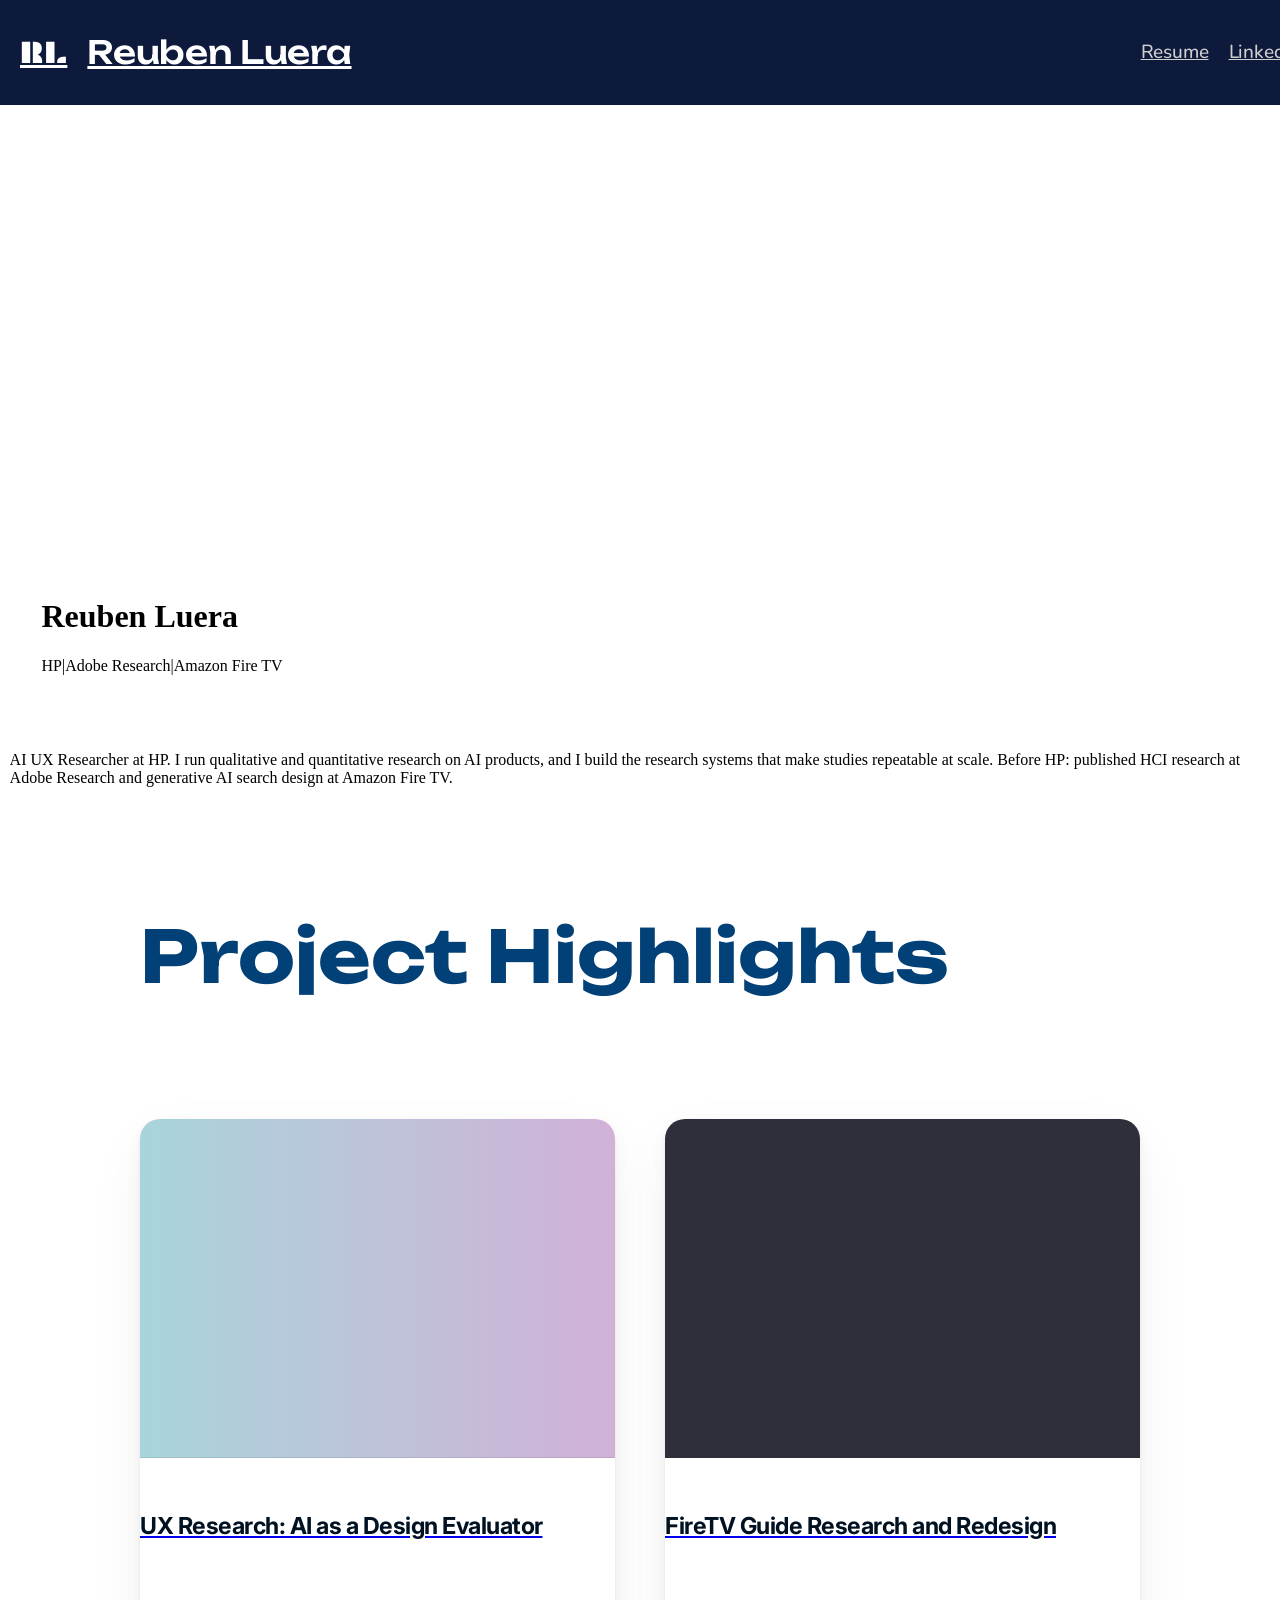
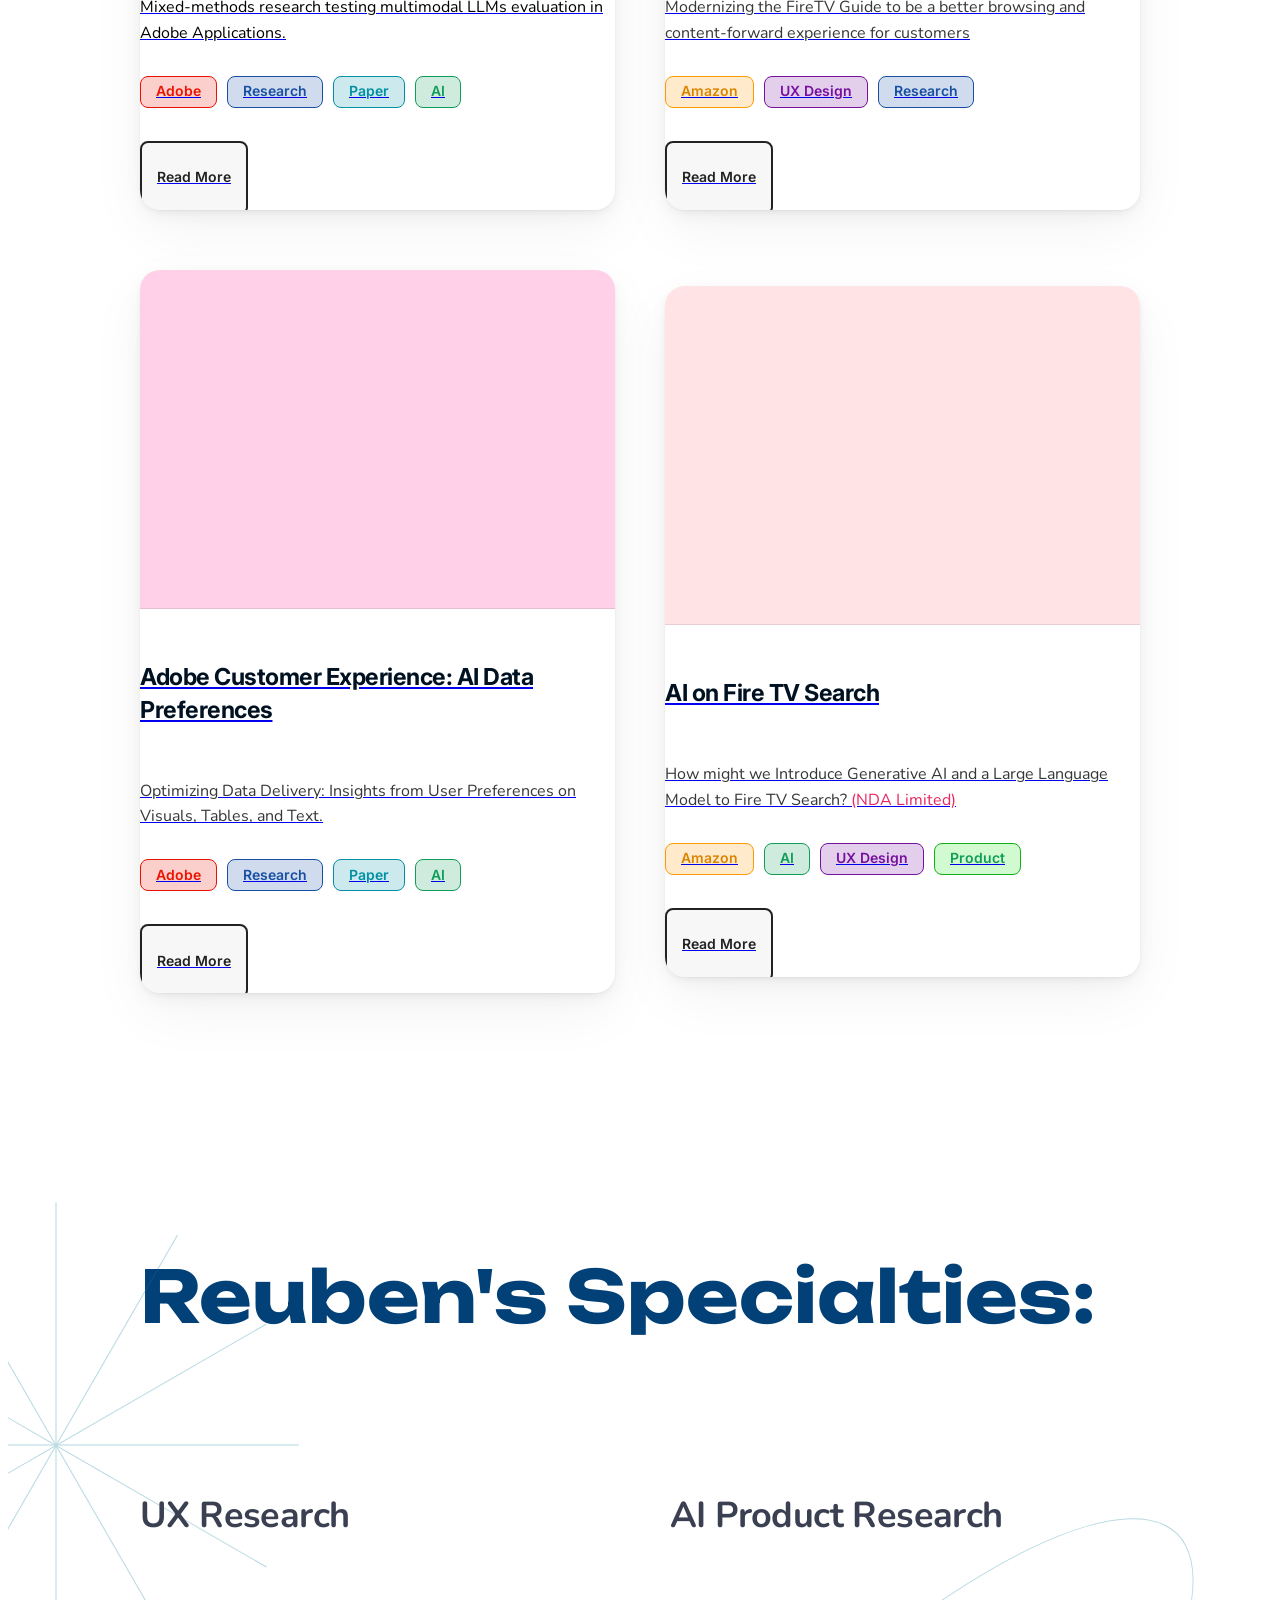
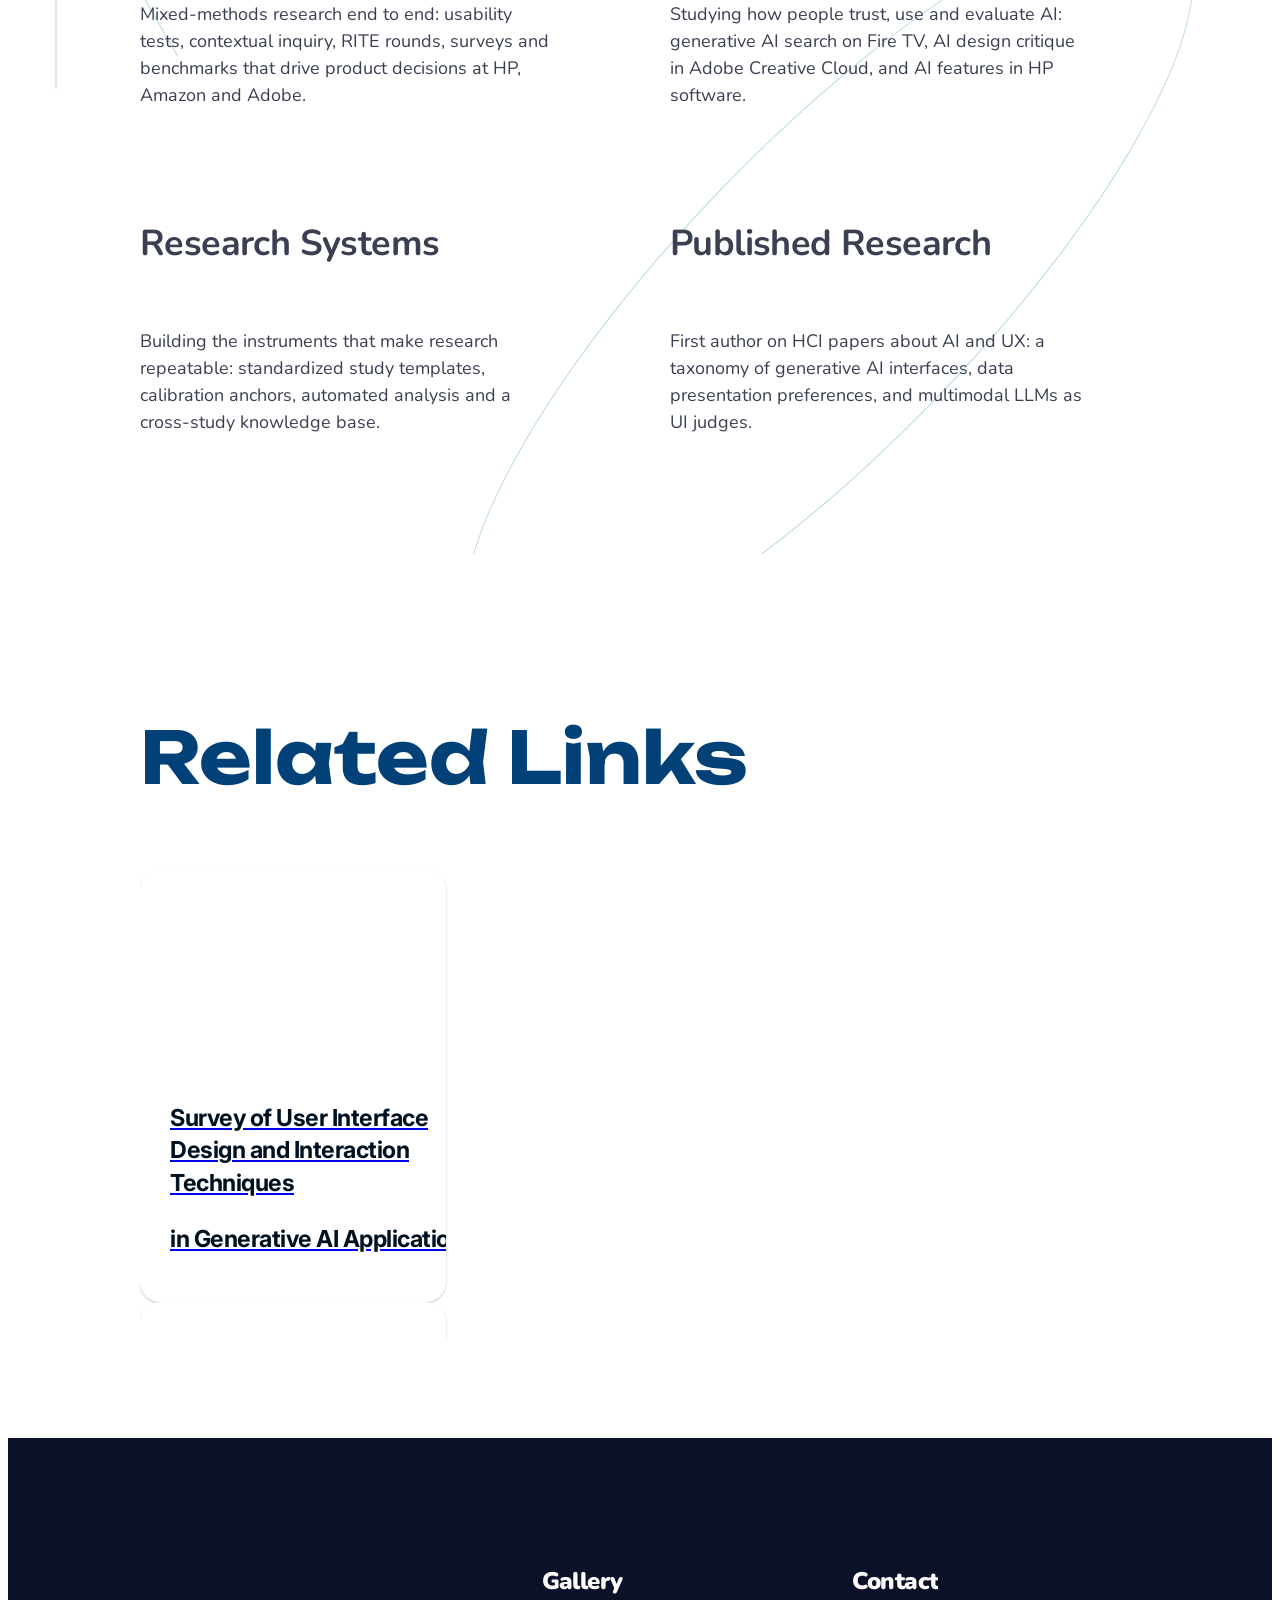
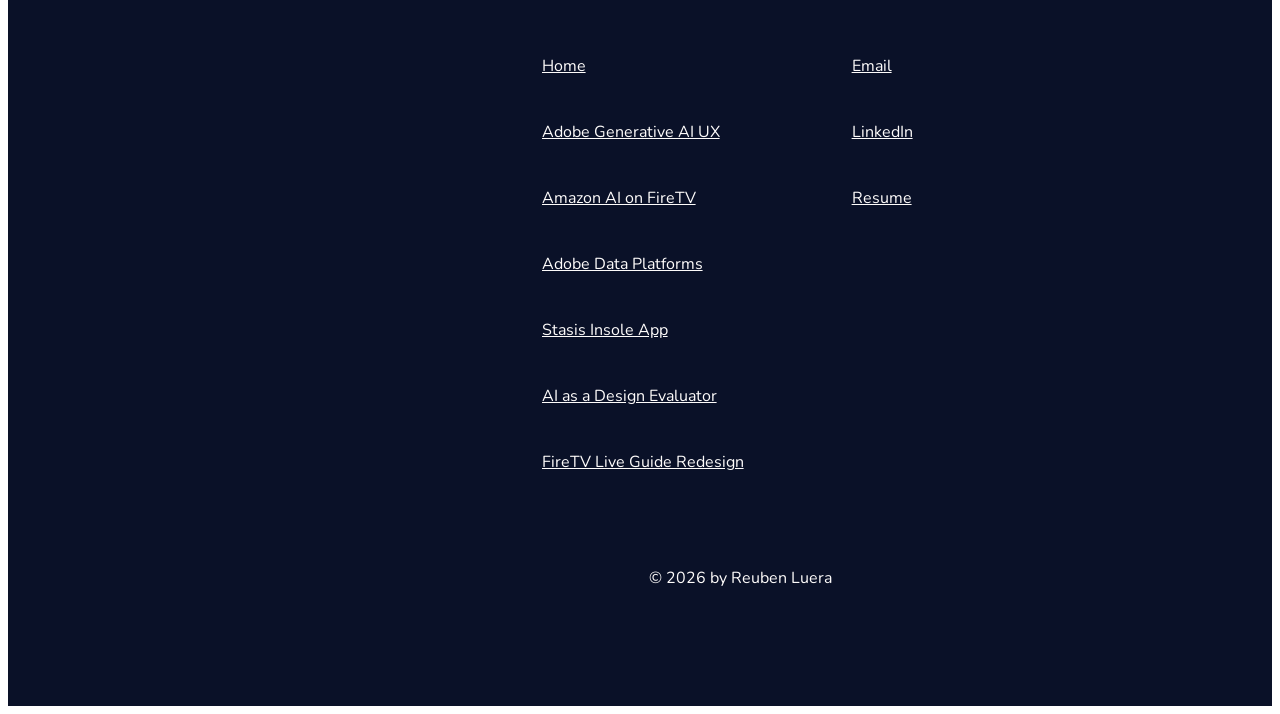
==== index.html @ c9503bf0 "Merge branch 'main' into hero-overlay" ====
<!doctype html>
<html lang="en">
<head>
<meta charset="utf-8">
<meta name="viewport" content="width=device-width, initial-scale=1">
<title>Reuben Luera Portfolio</title>
<meta name="description" content="Reuben Luera: AI UX researcher. Qualitative and quantitative research on AI products at HP, published HCI research at Adobe Research, and generative AI search at Amazon Fire TV.">
<link rel="canonical" href="https://reubenluera.github.io/">
<link rel="icon" type="image/png" sizes="64x64" href="assets/favicon.png">
<link rel="icon" href="assets/favicon.ico" sizes="any">
<link rel="apple-touch-icon" href="assets/apple-touch-icon.png">
<meta property="og:type" content="website">
<meta property="og:site_name" content="Reuben Luera Portfolio">
<meta property="og:title" content="Reuben Luera Portfolio">
<meta property="og:description" content="Reuben Luera: AI UX researcher. Qualitative and quantitative research on AI products at HP, published HCI research at Adobe Research, and generative AI search at Amazon Fire TV.">
<meta property="og:url" content="https://reubenluera.github.io/">
<meta property="og:image" content="https://reubenluera.github.io/assets/og.jpg?v=2">
<meta property="og:image:width" content="1200"><meta property="og:image:height" content="630">
<meta name="twitter:card" content="summary_large_image">
<meta name="twitter:title" content="Reuben Luera Portfolio">
<meta name="twitter:description" content="Reuben Luera: AI UX researcher. Qualitative and quantitative research on AI products at HP, published HCI research at Adobe Research, and generative AI search at Amazon Fire TV.">
<meta name="twitter:image" content="https://reubenluera.github.io/assets/og.jpg?v=2">
<link rel="preconnect" href="https://fonts.googleapis.com"><link rel="preconnect" href="https://fonts.gstatic.com" crossorigin>
<link rel="stylesheet" href="https://fonts.googleapis.com/css2?family=Inter:wght@400;500;600;700;800&family=Inter+Tight:wght@500;600;700&family=Montserrat:ital,wght@0,400;0,500;0,600;0,700;0,800;0,900;1,400&family=Nunito:ital,wght@0,400;0,500;0,600;0,700;0,800;0,900;1,400&family=Plaster&family=Unbounded:wght@400;500;600;700&display=swap">
<link rel="stylesheet" href="assets/base.css?v=ho1">
<style>
.nvA6p4UUqO{position:relative;width:100%;height:auto;display:flex;flex-direction:column;justify-content:flex-start;align-items:center;gap:0px;background:rgb(254, 252, 251);overflow:hidden}
.nlQNIJgDFj{position:fixed;left:0px;right:0px;top:0px;flex-shrink:0;height:64px;z-index:10}
.nlQNIJgDFj_Ta37niE7v{display:flex;flex-direction:row;justify-content:flex-start;align-items:center;gap:20px;padding:20px;background:rgb(14, 26, 60);border-bottom:1px solid rgba(0, 0, 0, 0.07);width:100%;height:100%;position:relative}
.nObHOKABcv{position:relative;flex-shrink:0;width:auto;max-width:100%;flex:0 0 auto;height:auto;display:flex;flex-direction:row;justify-content:flex-start;align-items:center;gap:20px}
.nXviI0Y9OV{position:relative;flex-shrink:0;width:auto;max-width:100%;flex:0 0 auto;height:auto;display:flex;flex-direction:row;justify-content:center;align-items:center;gap:20px}
.ndkblyniXS{font-family:'Plaster',sans-serif;font-weight:400;font-style:normal;color:rgb(255, 255, 255);font-size:32px;line-height:2;letter-spacing:-0.01em;text-align:left;flex-shrink:0;--link:rgb(255, 255, 255);--link-hover:rgb(255, 255, 255)}
.nVkGFjsyVC{font-family:'Unbounded',sans-serif;font-weight:500;font-style:normal;color:rgb(255, 255, 255);font-size:32px;line-height:2;letter-spacing:-0.01em;text-align:left;flex-shrink:0;--link:rgb(255, 255, 255);--link-hover:rgb(255, 255, 255)}
.nDPiUMCuep{position:relative;flex-shrink:0;flex:1 1 0px;min-width:0;height:auto;display:flex;flex-direction:row;justify-content:flex-end;align-items:center;gap:20px;overflow:hidden}
.nOT2uP1n9U{position:relative;flex-shrink:0;width:auto;max-width:100%;flex:0 0 auto;height:auto;display:flex;flex-direction:row;justify-content:center;align-items:center;gap:10px}
.ni_y7MMljP{position:relative;flex-shrink:0;width:auto;max-width:100%;flex:0 0 auto;height:auto;display:flex;flex-direction:row;justify-content:center;align-items:center;gap:20px}
.nHM8JUFKR8{font-family:'Nunito',sans-serif;font-weight:500;font-style:normal;color:rgb(207, 207, 207);font-size:19px;line-height:2;letter-spacing:-0.01em;text-align:left;flex-shrink:0;--link:rgb(255, 255, 255);--link-hover:rgb(194, 194, 194)}
.nD02a3BYnx{font-family:'Nunito',sans-serif;font-weight:500;font-style:normal;color:rgb(207, 207, 207);font-size:19px;line-height:2;letter-spacing:-0.01em;text-align:left;flex-shrink:0;--link:rgb(255, 255, 255);--link-hover:rgb(194, 194, 194)}
.nlQNIJgDFj_x9P66OzGx{display:flex;flex-direction:column;justify-content:flex-start;align-items:center;gap:0px;background:rgb(14, 26, 60);border-bottom:1px solid rgba(0, 0, 0, 0.07);overflow:hidden;width:100%;height:100%;position:relative;display:none}
.nx9P66OzGxObHOKABcv{position:relative;flex-shrink:0;width:100%;height:64px;display:flex;flex-direction:row;justify-content:space-between;align-items:center;gap:20px;padding:0px 10px 0px 20px;z-index:2}
.nx9P66OzGxXviI0Y9OV{position:relative;flex-shrink:0;width:auto;max-width:100%;flex:0 0 auto;height:auto;display:flex;flex-direction:row;justify-content:center;align-items:center;gap:20px}
.nx9P66OzGxdkblyniXS{font-family:'Plaster',sans-serif;font-weight:400;font-style:normal;color:rgb(255, 255, 255);font-size:32px;line-height:2;letter-spacing:-0.01em;text-align:left;flex-shrink:0;--link:rgb(255, 255, 255);--link-hover:rgb(255, 255, 255)}
.nx9P66OzGxVkGFjsyVC{font-family:'Unbounded',sans-serif;font-weight:500;font-style:normal;color:rgb(255, 255, 255);font-size:24px;line-height:2;letter-spacing:-0.01em;text-align:left;flex-shrink:0;--link:rgb(255, 255, 255);--link-hover:rgb(255, 255, 255)}
.nx9P66OzGxDPiUMCuep{position:relative;flex-shrink:0;width:100%;height:auto;display:flex;flex-direction:column;justify-content:flex-start;align-items:flex-start;gap:0px;padding:0px 20px 0px 20px;opacity:0;z-index:2;overflow:hidden}
.nx9P66OzGxiq1JCvODL{position:relative;flex-shrink:0;width:100%;height:auto}
.nx9P66OzGxOT2uP1n9U{position:relative;flex-shrink:0;width:100%;height:56px;display:flex;flex-direction:row;justify-content:flex-start;align-items:center;gap:15px;border-bottom:1px solid #eee;overflow:hidden}
.nx9P66OzGxi_y7MMljP{position:relative;flex-shrink:0;width:100%;height:56px;display:flex;flex-direction:row;justify-content:flex-start;align-items:center;gap:15px;overflow:hidden}
.nx9P66OzGxHM8JUFKR8{font-family:'Nunito',sans-serif;font-weight:500;font-style:normal;color:rgb(207, 207, 207);font-size:19px;line-height:2;letter-spacing:-0.01em;text-align:left;flex-shrink:0;--link:rgb(255, 255, 255);--link-hover:rgb(194, 194, 194)}
.nx9P66OzGxD02a3BYnx{font-family:'Nunito',sans-serif;font-weight:500;font-style:normal;color:rgb(207, 207, 207);font-size:19px;line-height:2;letter-spacing:-0.01em;text-align:left;flex-shrink:0;--link:rgb(255, 255, 255);--link-hover:rgb(194, 194, 194)}
.nx9P66OzGxJdBYxtasJ{position:relative;flex-shrink:0;width:100%;height:auto}
.nx9P66OzGxxjlnjooMd{position:relative;flex-shrink:0;width:100%;height:auto}
.nbJl4YPxNB{position:relative;flex-shrink:0;width:100%;height:auto;display:flex;flex-direction:column;justify-content:center;align-items:center;gap:10px;padding:45px 0px 0px 0px;background:rgba(255,255,255,1);overflow:hidden}
.nMbd5OdMxj{position:relative;flex-shrink:0;width:99.75%;height:auto;display:flex;flex-direction:column;justify-content:center;align-items:center;gap:44px;background:rgba(255,255,255,1);overflow:hidden}
.nc6zq_F9zd{position:relative;flex-shrink:0;width:1197px;max-width:min(100%,100vw);height:524px;min-width:100%;max-height:780px;min-height:100%;cursor:ew-resize}
.nIWrqHTkji{position:relative;flex-shrink:0;width:100%;height:auto;display:flex;flex-direction:column;justify-content:center;align-items:center;gap:60px;padding:50px 40px 100px 40px;background:hsl(0, 0%, 100%);overflow:hidden}
.nyTndgTSx0{font-family:'Unbounded',sans-serif;font-weight:700;font-style:normal;color:rgb(2, 64, 120);font-size:48px;line-height:1.2;letter-spacing:0em;text-align:left;flex-shrink:0;width:100%;max-width:min(1000px,100%,100vw)}
.nYycZgH4dD{position:relative;flex-shrink:0;width:1000px;height:auto;max-width:100%;display:flex;flex-direction:row;justify-content:center;align-items:center;flex-wrap:wrap;gap:50px}
.nTnsw82KDW{position:relative;flex-shrink:0;width:475px;flex:0 0 auto;max-width:min(100%,100vw);height:auto;transition:transform .35s cubic-bezier(.2,.8,.2,1)}
.nTnsw82KDW:hover{transform:scale(1.1)}
.nTnsw82KDW_YEi3f_NM_{min-width:100px;display:flex;flex-direction:column;justify-content:center;align-items:center;gap:0px;background:rgba(255,255,255,1);border-radius:20px;overflow:hidden;box-shadow:0px 0.7961918735236395px 2.3885756205709185px -0.625px rgba(0, 0, 0, 0.05), 0px 2.414506143104518px 7.2435184293135535px -1.25px rgba(0, 0, 0, 0.05), 0px 6.382653521484461px 19.147960564453385px -1.875px rgba(0, 0, 0, 0.05), 0px 20px 60px -2.5px rgba(0, 0, 0, 0.05);width:100%;height:auto;position:relative}
.nYEi3f_NM_YPnArTXVZ{position:relative;flex-shrink:0;width:100%;height:339px;background:rgb(255, 208, 231)}
.nYEi3f_NM_EdpnKjpIN{position:absolute;left:0px;right:0px;top:0px;bottom:0px;background:linear-gradient(90deg, rgb(169, 212, 219) 0%, rgb(209, 177, 216) 100%);border-bottom:1px solid rgba(34, 34, 34, 0.1);border-radius:20px 20px 0px 0px;overflow:hidden}
.nYEi3f_NM_bCOuGcbKQ{position:absolute;left:46.68%;top:50.15%;transform:translate(-50%,-50%);width:273px;max-width:min(100%,100vw);aspect-ratio:1;height:auto;background-image:url('assets/images/6n9sdYDKa6csbFWkzXS9vcpedXc.webp');background-size:cover;background-repeat:no-repeat;background-position:center center}
.nYEi3f_NM_U0TUU7XFZ{position:relative;flex-shrink:0;width:100%;height:auto;display:flex;flex-direction:column;justify-content:center;align-items:flex-start;gap:13px;padding:29px 30px 29px 30px}
.nYEi3f_NM_srI__Fmmy{font-family:'Inter',sans-serif;font-weight:600;font-style:normal;color:rgb(0, 17, 34);font-size:20px;line-height:1.4;letter-spacing:-0.5px;text-align:left;flex-shrink:0;width:100%}
.nYEi3f_NM_foAq5zC_T{font-family:'Nunito',sans-serif;font-weight:400;font-style:normal;color:rgb(0, 0, 0);font-size:16px;line-height:1.6;letter-spacing:0em;text-align:left;--ps:20px;flex-shrink:0;width:100%}
.nYEi3f_NM_Lu4RU06_U{position:relative;flex-shrink:0;width:100%;height:auto;display:flex;flex-direction:row;justify-content:flex-start;align-items:center;flex-wrap:wrap;gap:10px;padding:0px 0px 20px 0px}
.nYEi3f_NM_w8pEQqQ3s{position:relative;flex-shrink:0;width:auto;max-width:100%;flex:0 0 auto;height:25px;display:flex;flex-direction:row;justify-content:center;align-items:center;gap:10px;padding:15px;background:rgba(235, 20, 0, 0.2);border:1px solid rgb(235, 18, 0);border-radius:8px}
.nYEi3f_NM_itZlyiTNU{font-family:'Inter',sans-serif;font-weight:600;font-style:normal;color:rgb(235, 18, 0);font-size:14px;line-height:1.2;letter-spacing:0em;text-align:center;flex-shrink:0;--link:rgb(255, 255, 255);--link-hover:rgb(194, 194, 194)}
.nYEi3f_NM_MuwVS09m0{position:relative;flex-shrink:0;width:auto;max-width:100%;flex:0 0 auto;height:15px;display:flex;flex-direction:row;justify-content:center;align-items:center;gap:10px;padding:15px;background:rgba(23, 79, 163, 0.2);border:1px solid rgb(23, 79, 163);border-radius:8px}
.nYEi3f_NM_J2SQM0_gv{font-family:'Inter',sans-serif;font-weight:600;font-style:normal;color:rgb(23, 79, 163);font-size:14px;line-height:1.2;letter-spacing:0em;text-align:center;flex-shrink:0;--link:rgb(255, 255, 255);--link-hover:rgb(194, 194, 194)}
.nYEi3f_NM_BOkAE0vN0{position:relative;flex-shrink:0;width:auto;max-width:100%;flex:0 0 auto;height:17px;display:flex;flex-direction:row;justify-content:center;align-items:center;gap:10px;padding:15px;background:rgba(0, 144, 163, 0.2);border:1px solid rgb(0, 144, 163);border-radius:8px}
.nYEi3f_NM_CCWZikfdw{font-family:'Inter',sans-serif;font-weight:600;font-style:normal;color:rgb(0, 144, 163);font-size:14px;line-height:1.2;letter-spacing:0em;text-align:center;flex-shrink:0;--link:rgb(255, 255, 255);--link-hover:rgb(194, 194, 194)}
.nYEi3f_NM_I0Na0LCwt{position:relative;flex-shrink:0;width:auto;max-width:100%;flex:0 0 auto;height:30px;display:flex;flex-direction:row;justify-content:center;align-items:center;gap:10px;padding:15px;background:rgba(15, 157, 88, 0.2);border:1px solid rgb(15, 157, 88);border-radius:8px}
.nYEi3f_NM_QroBZlQdn{font-family:'Inter',sans-serif;font-weight:600;font-style:normal;color:rgb(15, 157, 88);font-size:14px;line-height:1.2;letter-spacing:0em;text-align:center;flex-shrink:0;--link:rgb(255, 255, 255);--link-hover:rgb(194, 194, 194)}
.nYEi3f_NM_XKVEcJ_xk{position:relative;flex-shrink:0;width:auto;max-width:100%;flex:0 0 auto;height:40px}
.nYEi3f_NM_XKVEcJ_xk_Sn5kPeTr0{display:flex;flex-direction:row;justify-content:center;align-items:center;gap:10px;padding:15px;background:rgba(240, 240, 240, 0.5);border:2px solid #222;border-radius:8px;width:auto;height:100%;position:relative}
.nSn5kPeTr0IHy4gOEuU{font-family:'Inter',sans-serif;font-weight:600;font-style:normal;color:rgb(34, 34, 34);font-size:14px;line-height:1.2;letter-spacing:0em;text-align:center;flex-shrink:0;--link:rgb(255, 255, 255);--link-hover:rgb(194, 194, 194);font-family:'Inter',sans-serif;font-weight:600;font-style:normal;color:rgb(34, 34, 34);font-size:14px;line-height:1.2;letter-spacing:0em;text-align:center;flex-shrink:0;--link:rgb(255, 255, 255);--link-hover:rgb(194, 194, 194);font-family:'Inter',sans-serif;font-weight:600;font-style:normal;color:rgb(34, 34, 34);font-size:14px;line-height:1.2;letter-spacing:0em;text-align:center;flex-shrink:0;--link:rgb(255, 255, 255);--link-hover:rgb(194, 194, 194);font-family:'Inter',sans-serif;font-weight:600;font-style:normal;color:rgb(34, 34, 34);font-size:14px;line-height:1.2;letter-spacing:0em;text-align:center;flex-shrink:0;--link:rgb(255, 255, 255);--link-hover:rgb(194, 194, 194)}
.nTnsw82KDW_BQ7REBfLw{min-width:100px;display:flex;flex-direction:column;justify-content:center;align-items:center;gap:0px;background:rgba(255,255,255,1);border-radius:20px;overflow:hidden;box-shadow:0px 0.7961918735236395px 2.3885756205709185px -0.625px rgba(0, 0, 0, 0.05), 0px 2.414506143104518px 7.2435184293135535px -1.25px rgba(0, 0, 0, 0.05), 0px 6.382653521484461px 19.147960564453385px -1.875px rgba(0, 0, 0, 0.05), 0px 20px 60px -2.5px rgba(0, 0, 0, 0.05);width:100%;height:auto;position:relative;display:none}
.nBQ7REBfLwYPnArTXVZ{position:relative;flex-shrink:0;width:100%;height:339px;background:rgb(255, 208, 231)}
.nBQ7REBfLwEdpnKjpIN{position:absolute;left:0px;right:0px;top:0px;bottom:0px;background:linear-gradient(90deg, rgb(169, 212, 219) 0%, rgb(209, 177, 216) 100%);border-bottom:1px solid rgba(34, 34, 34, 0.1);border-radius:20px 20px 0px 0px;overflow:hidden}
.nBQ7REBfLwbCOuGcbKQ{position:absolute;left:46.68%;top:50.15%;transform:translate(-50%,-50%);width:273px;max-width:min(100%,100vw);aspect-ratio:1;height:auto;background-image:url('assets/images/6n9sdYDKa6csbFWkzXS9vcpedXc.webp');background-size:cover;background-repeat:no-repeat;background-position:center center}
.nBQ7REBfLwU0TUU7XFZ{position:relative;flex-shrink:0;width:100%;height:auto;display:flex;flex-direction:column;justify-content:center;align-items:flex-start;gap:13px;padding:29px 30px 29px 30px}
.nBQ7REBfLwsrI__Fmmy{font-family:'Inter',sans-serif;font-weight:600;font-style:normal;color:rgb(0, 17, 34);font-size:20px;line-height:1.4;letter-spacing:-0.5px;text-align:left;flex-shrink:0;width:100%}
.nBQ7REBfLwfoAq5zC_T{font-family:'Nunito',sans-serif;font-weight:400;font-style:normal;color:rgb(0, 0, 0);font-size:16px;line-height:1.6;letter-spacing:0em;text-align:left;--ps:20px;flex-shrink:0;width:100%}
.nBQ7REBfLwLu4RU06_U{position:relative;flex-shrink:0;width:100%;height:auto;display:flex;flex-direction:row;justify-content:flex-start;align-items:center;flex-wrap:wrap;gap:10px;padding:0px 0px 20px 0px}
.nBQ7REBfLww8pEQqQ3s{position:relative;flex-shrink:0;width:auto;max-width:100%;flex:0 0 auto;height:25px;display:flex;flex-direction:row;justify-content:center;align-items:center;gap:10px;padding:15px;background:rgba(235, 20, 0, 0.2);border:1px solid rgb(235, 18, 0);border-radius:8px}
.nBQ7REBfLwitZlyiTNU{font-family:'Inter',sans-serif;font-weight:600;font-style:normal;color:rgb(235, 18, 0);font-size:14px;line-height:1.2;letter-spacing:0em;text-align:center;flex-shrink:0;--link:rgb(255, 255, 255);--link-hover:rgb(194, 194, 194)}
.nBQ7REBfLwMuwVS09m0{position:relative;flex-shrink:0;width:auto;max-width:100%;flex:0 0 auto;height:15px;display:flex;flex-direction:row;justify-content:center;align-items:center;gap:10px;padding:15px;background:rgba(23, 79, 163, 0.2);border:1px solid rgb(23, 79, 163);border-radius:8px}
.nBQ7REBfLwJ2SQM0_gv{font-family:'Inter',sans-serif;font-weight:600;font-style:normal;color:rgb(23, 79, 163);font-size:14px;line-height:1.2;letter-spacing:0em;text-align:center;flex-shrink:0;--link:rgb(255, 255, 255);--link-hover:rgb(194, 194, 194)}
.nBQ7REBfLwBOkAE0vN0{position:relative;flex-shrink:0;width:auto;max-width:100%;flex:0 0 auto;height:17px;display:flex;flex-direction:row;justify-content:center;align-items:center;gap:10px;padding:15px;background:rgba(0, 144, 163, 0.2);border:1px solid rgb(0, 144, 163);border-radius:8px}
.nBQ7REBfLwCCWZikfdw{font-family:'Inter',sans-serif;font-weight:600;font-style:normal;color:rgb(0, 144, 163);font-size:14px;line-height:1.2;letter-spacing:0em;text-align:center;flex-shrink:0;--link:rgb(255, 255, 255);--link-hover:rgb(194, 194, 194)}
.nBQ7REBfLwI0Na0LCwt{position:relative;flex-shrink:0;width:auto;max-width:100%;flex:0 0 auto;height:30px;display:flex;flex-direction:row;justify-content:center;align-items:center;gap:10px;padding:15px;background:rgba(15, 157, 88, 0.2);border:1px solid rgb(15, 157, 88);border-radius:8px}
.nBQ7REBfLwQroBZlQdn{font-family:'Inter',sans-serif;font-weight:600;font-style:normal;color:rgb(15, 157, 88);font-size:14px;line-height:1.2;letter-spacing:0em;text-align:center;flex-shrink:0;--link:rgb(255, 255, 255);--link-hover:rgb(194, 194, 194)}
.nBQ7REBfLwXKVEcJ_xk{position:relative;flex-shrink:0;width:auto;max-width:100%;flex:0 0 auto;height:40px}
.nBQ7REBfLwXKVEcJ_xk_Bn1oOBSqa{display:flex;flex-direction:row;justify-content:center;align-items:center;gap:10px;padding:15px;background:#222;border-radius:8px;box-shadow:0px 0.7065919983928324px 0.7065919983928324px -0.625px rgba(0, 0, 0, 0.15), 0px 1.8065619053231785px 1.8065619053231785px -1.25px rgba(0, 0, 0, 0.14), 0px 3.6217592146567767px 3.6217592146567767px -1.875px rgba(0, 0, 0, 0.14), 0px 6.8655999097303715px 6.8655999097303715px -2.5px rgba(0, 0, 0, 0.13), 0px 13.646761411524492px 13.646761411524492px -3.125px rgba(0, 0, 0, 0.1), 0px 30px 30px -3.75px rgba(0, 0, 0, 0.05);width:auto;height:100%;position:relative}
.nIHy4gOEuU{font-family:'Inter',sans-serif;font-weight:600;font-style:normal;color:rgb(255, 255, 255);font-size:14px;line-height:1.2;letter-spacing:0em;text-align:center;flex-shrink:0;--link:rgb(255, 255, 255);--link-hover:rgb(194, 194, 194);font-family:'Inter',sans-serif;font-weight:600;font-style:normal;color:rgb(255, 255, 255);font-size:14px;line-height:1.2;letter-spacing:0em;text-align:center;flex-shrink:0;--link:rgb(255, 255, 255);--link-hover:rgb(194, 194, 194);font-family:'Inter',sans-serif;font-weight:600;font-style:normal;color:rgb(255, 255, 255);font-size:14px;line-height:1.2;letter-spacing:0em;text-align:center;flex-shrink:0;--link:rgb(255, 255, 255);--link-hover:rgb(194, 194, 194);font-family:'Inter',sans-serif;font-weight:600;font-style:normal;color:rgb(255, 255, 255);font-size:14px;line-height:1.2;letter-spacing:0em;text-align:center;flex-shrink:0;--link:rgb(255, 255, 255);--link-hover:rgb(194, 194, 194)}
.nBQ7REBfLwXKVEcJ_xk_y86CueWO_{display:flex;flex-direction:row;justify-content:center;align-items:center;gap:10px;padding:15px;background:rgb(117, 117, 117);border-radius:8px;width:auto;height:100%;position:relative;display:none}
.ny86CueWO_IHy4gOEuU{font-family:'Inter',sans-serif;font-weight:600;font-style:normal;color:rgb(255, 255, 255);font-size:14px;line-height:1.2;letter-spacing:0em;text-align:center;flex-shrink:0;--link:rgb(255, 255, 255);--link-hover:rgb(194, 194, 194);font-family:'Inter',sans-serif;font-weight:600;font-style:normal;color:rgb(255, 255, 255);font-size:14px;line-height:1.2;letter-spacing:0em;text-align:center;flex-shrink:0;--link:rgb(255, 255, 255);--link-hover:rgb(194, 194, 194);font-family:'Inter',sans-serif;font-weight:600;font-style:normal;color:rgb(255, 255, 255);font-size:14px;line-height:1.2;letter-spacing:0em;text-align:center;flex-shrink:0;--link:rgb(255, 255, 255);--link-hover:rgb(194, 194, 194);font-family:'Inter',sans-serif;font-weight:600;font-style:normal;color:rgb(255, 255, 255);font-size:14px;line-height:1.2;letter-spacing:0em;text-align:center;flex-shrink:0;--link:rgb(255, 255, 255);--link-hover:rgb(194, 194, 194)}
.nBQ7REBfLwXKVEcJ_xk:hover > .nBQ7REBfLwXKVEcJ_xk_y86CueWO_{display:flex}
.nBQ7REBfLwXKVEcJ_xk:hover > .nBQ7REBfLwXKVEcJ_xk_Bn1oOBSqa{display:none}
.nTnsw82KDW:hover > .nTnsw82KDW_BQ7REBfLw{display:flex}
.nTnsw82KDW:hover > .nTnsw82KDW_YEi3f_NM_{display:none}
.nevm9pJMn9{position:relative;flex-shrink:0;width:475px;flex:0 0 auto;max-width:min(100%,100vw);height:auto;transition:transform .35s cubic-bezier(.2,.8,.2,1)}
.nevm9pJMn9:hover{transform:scale(1.1)}
.nevm9pJMn9_JPomyDDf0{min-width:100px;display:flex;flex-direction:column;justify-content:center;align-items:center;gap:0px;background:rgba(255,255,255,1);border-radius:20px;overflow:hidden;box-shadow:0px 0.7961918735236395px 2.3885756205709185px -0.625px rgba(0, 0, 0, 0.05), 0px 2.414506143104518px 7.2435184293135535px -1.25px rgba(0, 0, 0, 0.05), 0px 6.382653521484461px 19.147960564453385px -1.875px rgba(0, 0, 0, 0.05), 0px 20px 60px -2.5px rgba(0, 0, 0, 0.05);width:100%;height:auto;position:relative}
.nJPomyDDf0YPnArTXVZ{position:relative;flex-shrink:0;width:100%;height:339px;background:rgb(46, 47, 58)}
.nJPomyDDf0Gvytbhaiy{position:absolute;left:0px;right:0px;top:0px;bottom:0px;background-image:url('assets/images/vizF5q6KJz2DyhwpeaF8BBEQ.webp');background-size:cover;background-repeat:no-repeat;background-position:center center;border-bottom:1px solid rgba(34, 34, 34, 0.1);border-radius:20px 20px 0px 0px;overflow:hidden}
.nJPomyDDf0U0TUU7XFZ{position:relative;flex-shrink:0;width:100%;height:auto;display:flex;flex-direction:column;justify-content:center;align-items:flex-start;gap:13px;padding:29px 30px 29px 30px}
.nJPomyDDf0srI__Fmmy{font-family:'Inter',sans-serif;font-weight:600;font-style:normal;color:rgb(0, 17, 34);font-size:20px;line-height:1.4;letter-spacing:-0.5px;text-align:left;flex-shrink:0;width:100%}
.nJPomyDDf0foAq5zC_T{font-family:'Nunito',sans-serif;font-weight:400;font-style:normal;color:rgb(53, 55, 56);font-size:16px;line-height:1.6;letter-spacing:0em;text-align:left;--ps:20px;flex-shrink:0;width:100%}
.nJPomyDDf0Lu4RU06_U{position:relative;flex-shrink:0;width:100%;height:auto;display:flex;flex-direction:row;justify-content:flex-start;align-items:center;flex-wrap:wrap;gap:10px;padding:0px 0px 20px 0px}
.nJPomyDDf0KfRNzQH7y{position:relative;flex-shrink:0;width:auto;max-width:100%;flex:0 0 auto;height:17px;display:flex;flex-direction:row;justify-content:center;align-items:center;gap:10px;padding:15px;background:rgba(255, 153, 0, 0.2);border:1px solid rgb(255, 153, 0);border-radius:8px}
.nJPomyDDf0pJMIOaBDW{font-family:'Inter',sans-serif;font-weight:600;font-style:normal;color:rgb(219, 132, 0);font-size:14px;line-height:1.2;letter-spacing:0em;text-align:center;flex-shrink:0;--link:rgb(255, 255, 255);--link-hover:rgb(194, 194, 194)}
.nJPomyDDf0jpQjS2kYt{position:relative;flex-shrink:0;width:auto;max-width:100%;flex:0 0 auto;height:30px;display:flex;flex-direction:row;justify-content:center;align-items:center;gap:10px;padding:15px;background:rgba(118, 16, 158, 0.2);border:1px solid rgb(118, 16, 158);border-radius:8px}
.nJPomyDDf0Nq6DZ0kDz{font-family:'Inter',sans-serif;font-weight:600;font-style:normal;color:rgb(118, 16, 158);font-size:14px;line-height:1.2;letter-spacing:0em;text-align:center;flex-shrink:0;--link:rgb(255, 255, 255);--link-hover:rgb(194, 194, 194)}
.nJPomyDDf0MuwVS09m0{position:relative;flex-shrink:0;width:auto;max-width:100%;flex:0 0 auto;height:15px;display:flex;flex-direction:row;justify-content:center;align-items:center;gap:10px;padding:15px;background:rgba(23, 79, 163, 0.2);border:1px solid rgb(23, 79, 163);border-radius:8px}
.nJPomyDDf0J2SQM0_gv{font-family:'Inter',sans-serif;font-weight:600;font-style:normal;color:rgb(23, 79, 163);font-size:14px;line-height:1.2;letter-spacing:0em;text-align:center;flex-shrink:0;--link:rgb(255, 255, 255);--link-hover:rgb(194, 194, 194)}
.nJPomyDDf0XKVEcJ_xk{position:relative;flex-shrink:0;width:auto;max-width:100%;flex:0 0 auto;height:40px}
.nJPomyDDf0XKVEcJ_xk_Sn5kPeTr0{display:flex;flex-direction:row;justify-content:center;align-items:center;gap:10px;padding:15px;background:rgba(240, 240, 240, 0.5);border:2px solid #222;border-radius:8px;width:auto;height:100%;position:relative}
.nevm9pJMn9_KJDtBRsJ9{min-width:100px;display:flex;flex-direction:column;justify-content:center;align-items:center;gap:0px;background:rgba(255,255,255,1);border-radius:20px;overflow:hidden;box-shadow:0px 0.7961918735236395px 2.3885756205709185px -0.625px rgba(0, 0, 0, 0.05), 0px 2.414506143104518px 7.2435184293135535px -1.25px rgba(0, 0, 0, 0.05), 0px 6.382653521484461px 19.147960564453385px -1.875px rgba(0, 0, 0, 0.05), 0px 20px 60px -2.5px rgba(0, 0, 0, 0.05);width:100%;height:auto;position:relative;display:none}
.nKJDtBRsJ9YPnArTXVZ{position:relative;flex-shrink:0;width:100%;height:339px;background:rgb(46, 47, 58)}
.nKJDtBRsJ9Gvytbhaiy{position:absolute;left:0px;right:0px;top:0px;bottom:0px;background-image:url('assets/images/vizF5q6KJz2DyhwpeaF8BBEQ.webp');background-size:cover;background-repeat:no-repeat;background-position:center center;border-bottom:1px solid rgba(34, 34, 34, 0.1);border-radius:20px 20px 0px 0px;overflow:hidden}
.nKJDtBRsJ9U0TUU7XFZ{position:relative;flex-shrink:0;width:100%;height:auto;display:flex;flex-direction:column;justify-content:center;align-items:flex-start;gap:13px;padding:29px 30px 29px 30px}
.nKJDtBRsJ9srI__Fmmy{font-family:'Inter',sans-serif;font-weight:600;font-style:normal;color:rgb(0, 17, 34);font-size:20px;line-height:1.4;letter-spacing:-0.5px;text-align:left;flex-shrink:0;width:100%}
.nKJDtBRsJ9foAq5zC_T{font-family:'Nunito',sans-serif;font-weight:400;font-style:normal;color:rgb(53, 55, 56);font-size:16px;line-height:1.6;letter-spacing:0em;text-align:left;--ps:20px;flex-shrink:0;width:100%}
.nKJDtBRsJ9Lu4RU06_U{position:relative;flex-shrink:0;width:100%;height:auto;display:flex;flex-direction:row;justify-content:flex-start;align-items:center;flex-wrap:wrap;gap:10px;padding:0px 0px 20px 0px}
.nKJDtBRsJ9KfRNzQH7y{position:relative;flex-shrink:0;width:auto;max-width:100%;flex:0 0 auto;height:17px;display:flex;flex-direction:row;justify-content:center;align-items:center;gap:10px;padding:15px;background:rgba(255, 153, 0, 0.2);border:1px solid rgb(255, 153, 0);border-radius:8px}
.nKJDtBRsJ9pJMIOaBDW{font-family:'Inter',sans-serif;font-weight:600;font-style:normal;color:rgb(219, 132, 0);font-size:14px;line-height:1.2;letter-spacing:0em;text-align:center;flex-shrink:0;--link:rgb(255, 255, 255);--link-hover:rgb(194, 194, 194)}
.nKJDtBRsJ9jpQjS2kYt{position:relative;flex-shrink:0;width:auto;max-width:100%;flex:0 0 auto;height:30px;display:flex;flex-direction:row;justify-content:center;align-items:center;gap:10px;padding:15px;background:rgba(118, 16, 158, 0.2);border:1px solid rgb(118, 16, 158);border-radius:8px}
.nKJDtBRsJ9Nq6DZ0kDz{font-family:'Inter',sans-serif;font-weight:600;font-style:normal;color:rgb(118, 16, 158);font-size:14px;line-height:1.2;letter-spacing:0em;text-align:center;flex-shrink:0;--link:rgb(255, 255, 255);--link-hover:rgb(194, 194, 194)}
.nKJDtBRsJ9MuwVS09m0{position:relative;flex-shrink:0;width:auto;max-width:100%;flex:0 0 auto;height:15px;display:flex;flex-direction:row;justify-content:center;align-items:center;gap:10px;padding:15px;background:rgba(23, 79, 163, 0.2);border:1px solid rgb(23, 79, 163);border-radius:8px}
.nKJDtBRsJ9J2SQM0_gv{font-family:'Inter',sans-serif;font-weight:600;font-style:normal;color:rgb(23, 79, 163);font-size:14px;line-height:1.2;letter-spacing:0em;text-align:center;flex-shrink:0;--link:rgb(255, 255, 255);--link-hover:rgb(194, 194, 194)}
.nKJDtBRsJ9XKVEcJ_xk{position:relative;flex-shrink:0;width:auto;max-width:100%;flex:0 0 auto;height:40px}
.nKJDtBRsJ9XKVEcJ_xk_Bn1oOBSqa{display:flex;flex-direction:row;justify-content:center;align-items:center;gap:10px;padding:15px;background:#222;border-radius:8px;box-shadow:0px 0.7065919983928324px 0.7065919983928324px -0.625px rgba(0, 0, 0, 0.15), 0px 1.8065619053231785px 1.8065619053231785px -1.25px rgba(0, 0, 0, 0.14), 0px 3.6217592146567767px 3.6217592146567767px -1.875px rgba(0, 0, 0, 0.14), 0px 6.8655999097303715px 6.8655999097303715px -2.5px rgba(0, 0, 0, 0.13), 0px 13.646761411524492px 13.646761411524492px -3.125px rgba(0, 0, 0, 0.1), 0px 30px 30px -3.75px rgba(0, 0, 0, 0.05);width:auto;height:100%;position:relative}
.nKJDtBRsJ9XKVEcJ_xk_y86CueWO_{display:flex;flex-direction:row;justify-content:center;align-items:center;gap:10px;padding:15px;background:rgb(117, 117, 117);border-radius:8px;width:auto;height:100%;position:relative;display:none}
.nKJDtBRsJ9XKVEcJ_xk:hover > .nKJDtBRsJ9XKVEcJ_xk_y86CueWO_{display:flex}
.nKJDtBRsJ9XKVEcJ_xk:hover > .nKJDtBRsJ9XKVEcJ_xk_Bn1oOBSqa{display:none}
.nevm9pJMn9:hover > .nevm9pJMn9_KJDtBRsJ9{display:flex}
.nevm9pJMn9:hover > .nevm9pJMn9_JPomyDDf0{display:none}
.ng4mm69FI1{position:relative;flex-shrink:0;width:1000px;height:auto;max-width:100%;display:flex;flex-direction:row;justify-content:center;align-items:center;flex-wrap:wrap;gap:50px}
.ndTw_4PsgZ{position:relative;flex-shrink:0;width:475px;flex:0 0 auto;max-width:min(100%,100vw);height:auto;transition:transform .35s cubic-bezier(.2,.8,.2,1)}
.ndTw_4PsgZ:hover{transform:scale(1.1)}
.ndTw_4PsgZ_j5hLWVEib{min-width:100px;display:flex;flex-direction:column;justify-content:center;align-items:center;gap:0px;background:rgba(255,255,255,1);border-radius:20px;overflow:hidden;box-shadow:0px 0.7961918735236395px 2.3885756205709185px -0.625px rgba(0, 0, 0, 0.05), 0px 2.414506143104518px 7.2435184293135535px -1.25px rgba(0, 0, 0, 0.05), 0px 6.382653521484461px 19.147960564453385px -1.875px rgba(0, 0, 0, 0.05), 0px 20px 60px -2.5px rgba(0, 0, 0, 0.05);width:100%;height:auto;position:relative}
.nj5hLWVEibYPnArTXVZ{position:relative;flex-shrink:0;width:100%;height:339px;background:rgb(255, 208, 231)}
.nj5hLWVEibGvytbhaiy{position:absolute;left:0px;right:0px;top:0px;bottom:0px;background-image:url('assets/images/lmi7lOVVFeDgT7E1lxzQlh71hM.webp');background-size:cover;background-repeat:no-repeat;background-position:center center;border-bottom:1px solid rgba(34, 34, 34, 0.1);border-radius:20px 20px 0px 0px;overflow:hidden}
.nj5hLWVEibU0TUU7XFZ{position:relative;flex-shrink:0;width:100%;height:auto;display:flex;flex-direction:column;justify-content:center;align-items:flex-start;gap:13px;padding:29px 30px 29px 30px}
.nj5hLWVEibsrI__Fmmy{font-family:'Inter',sans-serif;font-weight:600;font-style:normal;color:rgb(0, 17, 34);font-size:20px;line-height:1.4;letter-spacing:-0.5px;text-align:left;flex-shrink:0;width:100%}
.nj5hLWVEibfoAq5zC_T{font-family:'Nunito',sans-serif;font-weight:400;font-style:normal;color:rgb(53, 55, 56);font-size:16px;line-height:1.6;letter-spacing:0em;text-align:left;--ps:20px;flex-shrink:0;width:100%}
.nj5hLWVEibLu4RU06_U{position:relative;flex-shrink:0;width:100%;height:auto;display:flex;flex-direction:row;justify-content:flex-start;align-items:center;flex-wrap:wrap;gap:10px;padding:0px 0px 20px 0px}
.nj5hLWVEibw8pEQqQ3s{position:relative;flex-shrink:0;width:auto;max-width:100%;flex:0 0 auto;height:25px;display:flex;flex-direction:row;justify-content:center;align-items:center;gap:10px;padding:15px;background:rgba(235, 20, 0, 0.2);border:1px solid rgb(235, 18, 0);border-radius:8px}
.nj5hLWVEibitZlyiTNU{font-family:'Inter',sans-serif;font-weight:600;font-style:normal;color:rgb(235, 18, 0);font-size:14px;line-height:1.2;letter-spacing:0em;text-align:center;flex-shrink:0;--link:rgb(255, 255, 255);--link-hover:rgb(194, 194, 194)}
.nj5hLWVEibMuwVS09m0{position:relative;flex-shrink:0;width:auto;max-width:100%;flex:0 0 auto;height:15px;display:flex;flex-direction:row;justify-content:center;align-items:center;gap:10px;padding:15px;background:rgba(23, 79, 163, 0.2);border:1px solid rgb(23, 79, 163);border-radius:8px}
.nj5hLWVEibJ2SQM0_gv{font-family:'Inter',sans-serif;font-weight:600;font-style:normal;color:rgb(23, 79, 163);font-size:14px;line-height:1.2;letter-spacing:0em;text-align:center;flex-shrink:0;--link:rgb(255, 255, 255);--link-hover:rgb(194, 194, 194)}
.nj5hLWVEibBOkAE0vN0{position:relative;flex-shrink:0;width:auto;max-width:100%;flex:0 0 auto;height:17px;display:flex;flex-direction:row;justify-content:center;align-items:center;gap:10px;padding:15px;background:rgba(0, 144, 163, 0.2);border:1px solid rgb(0, 144, 163);border-radius:8px}
.nj5hLWVEibCCWZikfdw{font-family:'Inter',sans-serif;font-weight:600;font-style:normal;color:rgb(0, 144, 163);font-size:14px;line-height:1.2;letter-spacing:0em;text-align:center;flex-shrink:0;--link:rgb(255, 255, 255);--link-hover:rgb(194, 194, 194)}
.nj5hLWVEibI0Na0LCwt{position:relative;flex-shrink:0;width:auto;max-width:100%;flex:0 0 auto;height:30px;display:flex;flex-direction:row;justify-content:center;align-items:center;gap:10px;padding:15px;background:rgba(15, 157, 88, 0.2);border:1px solid rgb(15, 157, 88);border-radius:8px}
.nj5hLWVEibQroBZlQdn{font-family:'Inter',sans-serif;font-weight:600;font-style:normal;color:rgb(15, 157, 88);font-size:14px;line-height:1.2;letter-spacing:0em;text-align:center;flex-shrink:0;--link:rgb(255, 255, 255);--link-hover:rgb(194, 194, 194)}
.nj5hLWVEibXKVEcJ_xk{position:relative;flex-shrink:0;width:auto;max-width:100%;flex:0 0 auto;height:40px}
.nj5hLWVEibXKVEcJ_xk_Sn5kPeTr0{display:flex;flex-direction:row;justify-content:center;align-items:center;gap:10px;padding:15px;background:rgba(240, 240, 240, 0.5);border:2px solid #222;border-radius:8px;width:auto;height:100%;position:relative}
.ndTw_4PsgZ_uJBEK4GE9{min-width:100px;display:flex;flex-direction:column;justify-content:center;align-items:center;gap:0px;background:rgba(255,255,255,1);border-radius:20px;overflow:hidden;box-shadow:0px 0.7961918735236395px 2.3885756205709185px -0.625px rgba(0, 0, 0, 0.05), 0px 2.414506143104518px 7.2435184293135535px -1.25px rgba(0, 0, 0, 0.05), 0px 6.382653521484461px 19.147960564453385px -1.875px rgba(0, 0, 0, 0.05), 0px 20px 60px -2.5px rgba(0, 0, 0, 0.05);width:100%;height:auto;position:relative;display:none}
.nuJBEK4GE9YPnArTXVZ{position:relative;flex-shrink:0;width:100%;height:339px;background:rgb(255, 208, 231)}
.nuJBEK4GE9Gvytbhaiy{position:absolute;left:0px;right:0px;top:0px;bottom:0px;background-image:url('assets/images/lmi7lOVVFeDgT7E1lxzQlh71hM.webp');background-size:cover;background-repeat:no-repeat;background-position:center center;border-bottom:1px solid rgba(34, 34, 34, 0.1);border-radius:20px 20px 0px 0px;overflow:hidden}
.nuJBEK4GE9U0TUU7XFZ{position:relative;flex-shrink:0;width:100%;height:auto;display:flex;flex-direction:column;justify-content:center;align-items:flex-start;gap:13px;padding:29px 30px 29px 30px}
.nuJBEK4GE9srI__Fmmy{font-family:'Inter',sans-serif;font-weight:600;font-style:normal;color:rgb(0, 17, 34);font-size:20px;line-height:1.4;letter-spacing:-0.5px;text-align:left;flex-shrink:0;width:100%}
.nuJBEK4GE9foAq5zC_T{font-family:'Nunito',sans-serif;font-weight:400;font-style:normal;color:rgb(53, 55, 56);font-size:16px;line-height:1.6;letter-spacing:0em;text-align:left;--ps:20px;flex-shrink:0;width:100%}
.nuJBEK4GE9Lu4RU06_U{position:relative;flex-shrink:0;width:100%;height:auto;display:flex;flex-direction:row;justify-content:flex-start;align-items:center;flex-wrap:wrap;gap:10px;padding:0px 0px 20px 0px}
.nuJBEK4GE9w8pEQqQ3s{position:relative;flex-shrink:0;width:auto;max-width:100%;flex:0 0 auto;height:25px;display:flex;flex-direction:row;justify-content:center;align-items:center;gap:10px;padding:15px;background:rgba(235, 20, 0, 0.2);border:1px solid rgb(235, 18, 0);border-radius:8px}
.nuJBEK4GE9itZlyiTNU{font-family:'Inter',sans-serif;font-weight:600;font-style:normal;color:rgb(235, 18, 0);font-size:14px;line-height:1.2;letter-spacing:0em;text-align:center;flex-shrink:0;--link:rgb(255, 255, 255);--link-hover:rgb(194, 194, 194)}
.nuJBEK4GE9MuwVS09m0{position:relative;flex-shrink:0;width:auto;max-width:100%;flex:0 0 auto;height:15px;display:flex;flex-direction:row;justify-content:center;align-items:center;gap:10px;padding:15px;background:rgba(23, 79, 163, 0.2);border:1px solid rgb(23, 79, 163);border-radius:8px}
.nuJBEK4GE9J2SQM0_gv{font-family:'Inter',sans-serif;font-weight:600;font-style:normal;color:rgb(23, 79, 163);font-size:14px;line-height:1.2;letter-spacing:0em;text-align:center;flex-shrink:0;--link:rgb(255, 255, 255);--link-hover:rgb(194, 194, 194)}
.nuJBEK4GE9BOkAE0vN0{position:relative;flex-shrink:0;width:auto;max-width:100%;flex:0 0 auto;height:17px;display:flex;flex-direction:row;justify-content:center;align-items:center;gap:10px;padding:15px;background:rgba(0, 144, 163, 0.2);border:1px solid rgb(0, 144, 163);border-radius:8px}
.nuJBEK4GE9CCWZikfdw{font-family:'Inter',sans-serif;font-weight:600;font-style:normal;color:rgb(0, 144, 163);font-size:14px;line-height:1.2;letter-spacing:0em;text-align:center;flex-shrink:0;--link:rgb(255, 255, 255);--link-hover:rgb(194, 194, 194)}
.nuJBEK4GE9I0Na0LCwt{position:relative;flex-shrink:0;width:auto;max-width:100%;flex:0 0 auto;height:30px;display:flex;flex-direction:row;justify-content:center;align-items:center;gap:10px;padding:15px;background:rgba(15, 157, 88, 0.2);border:1px solid rgb(15, 157, 88);border-radius:8px}
.nuJBEK4GE9QroBZlQdn{font-family:'Inter',sans-serif;font-weight:600;font-style:normal;color:rgb(15, 157, 88);font-size:14px;line-height:1.2;letter-spacing:0em;text-align:center;flex-shrink:0;--link:rgb(255, 255, 255);--link-hover:rgb(194, 194, 194)}
.nuJBEK4GE9XKVEcJ_xk{position:relative;flex-shrink:0;width:auto;max-width:100%;flex:0 0 auto;height:40px}
.nuJBEK4GE9XKVEcJ_xk_Bn1oOBSqa{display:flex;flex-direction:row;justify-content:center;align-items:center;gap:10px;padding:15px;background:#222;border-radius:8px;box-shadow:0px 0.7065919983928324px 0.7065919983928324px -0.625px rgba(0, 0, 0, 0.15), 0px 1.8065619053231785px 1.8065619053231785px -1.25px rgba(0, 0, 0, 0.14), 0px 3.6217592146567767px 3.6217592146567767px -1.875px rgba(0, 0, 0, 0.14), 0px 6.8655999097303715px 6.8655999097303715px -2.5px rgba(0, 0, 0, 0.13), 0px 13.646761411524492px 13.646761411524492px -3.125px rgba(0, 0, 0, 0.1), 0px 30px 30px -3.75px rgba(0, 0, 0, 0.05);width:auto;height:100%;position:relative}
.nuJBEK4GE9XKVEcJ_xk_y86CueWO_{display:flex;flex-direction:row;justify-content:center;align-items:center;gap:10px;padding:15px;background:rgb(117, 117, 117);border-radius:8px;width:auto;height:100%;position:relative;display:none}
.nuJBEK4GE9XKVEcJ_xk:hover > .nuJBEK4GE9XKVEcJ_xk_y86CueWO_{display:flex}
.nuJBEK4GE9XKVEcJ_xk:hover > .nuJBEK4GE9XKVEcJ_xk_Bn1oOBSqa{display:none}
.ndTw_4PsgZ:hover > .ndTw_4PsgZ_uJBEK4GE9{display:flex}
.ndTw_4PsgZ:hover > .ndTw_4PsgZ_j5hLWVEib{display:none}
.nNQQDktcik{position:relative;flex-shrink:0;width:475px;flex:0 0 auto;max-width:min(100%,100vw);height:auto;transition:transform .35s cubic-bezier(.2,.8,.2,1)}
.nNQQDktcik:hover{transform:scale(1.1)}
.nNQQDktcik_zKpzWK9U1{min-width:100px;display:flex;flex-direction:column;justify-content:center;align-items:center;gap:0px;background:rgba(255,255,255,1);border-radius:20px;overflow:hidden;box-shadow:0px 0.7961918735236395px 2.3885756205709185px -0.625px rgba(0, 0, 0, 0.05), 0px 2.414506143104518px 7.2435184293135535px -1.25px rgba(0, 0, 0, 0.05), 0px 6.382653521484461px 19.147960564453385px -1.875px rgba(0, 0, 0, 0.05), 0px 20px 60px -2.5px rgba(0, 0, 0, 0.05);width:100%;height:auto;position:relative}
.nzKpzWK9U1YPnArTXVZ{position:relative;flex-shrink:0;width:100%;height:339px;background:rgb(255, 227, 229)}
.nzKpzWK9U1Gvytbhaiy{position:absolute;left:0px;right:0px;top:0px;bottom:0px;background-image:url('assets/images/UvU5luEucyrlqev5NwUCv1T593o.webp');background-size:cover;background-repeat:no-repeat;background-position:center center;border-bottom:1px solid rgba(34, 34, 34, 0.1);border-radius:20px 20px 0px 0px;overflow:hidden}
.nzKpzWK9U1U0TUU7XFZ{position:relative;flex-shrink:0;width:100%;height:auto;display:flex;flex-direction:column;justify-content:center;align-items:flex-start;gap:13px;padding:29px 30px 29px 30px}
.nzKpzWK9U1srI__Fmmy{font-family:'Inter',sans-serif;font-weight:600;font-style:normal;color:rgb(0, 17, 34);font-size:20px;line-height:1.4;letter-spacing:-0.5px;text-align:left;flex-shrink:0;width:100%}
.nzKpzWK9U1foAq5zC_T{font-family:'Nunito',sans-serif;font-weight:400;font-style:normal;color:rgb(53, 55, 56);font-size:16px;line-height:1.6;letter-spacing:0em;text-align:left;--ps:20px;flex-shrink:0;width:100%}
.nzKpzWK9U1Lu4RU06_U{position:relative;flex-shrink:0;width:100%;height:auto;display:flex;flex-direction:row;justify-content:flex-start;align-items:center;flex-wrap:wrap;gap:10px;padding:0px 0px 20px 0px}
.nzKpzWK9U1KfRNzQH7y{position:relative;flex-shrink:0;width:auto;max-width:100%;flex:0 0 auto;height:17px;display:flex;flex-direction:row;justify-content:center;align-items:center;gap:10px;padding:15px;background:rgba(255, 153, 0, 0.2);border:1px solid rgb(255, 153, 0);border-radius:8px}
.nzKpzWK9U1pJMIOaBDW{font-family:'Inter',sans-serif;font-weight:600;font-style:normal;color:rgb(219, 132, 0);font-size:14px;line-height:1.2;letter-spacing:0em;text-align:center;flex-shrink:0;--link:rgb(255, 255, 255);--link-hover:rgb(194, 194, 194)}
.nzKpzWK9U1I0Na0LCwt{position:relative;flex-shrink:0;width:auto;max-width:100%;flex:0 0 auto;height:30px;display:flex;flex-direction:row;justify-content:center;align-items:center;gap:10px;padding:15px;background:rgba(15, 157, 88, 0.2);border:1px solid rgb(15, 157, 88);border-radius:8px}
.nzKpzWK9U1QroBZlQdn{font-family:'Inter',sans-serif;font-weight:600;font-style:normal;color:rgb(15, 157, 88);font-size:14px;line-height:1.2;letter-spacing:0em;text-align:center;flex-shrink:0;--link:rgb(255, 255, 255);--link-hover:rgb(194, 194, 194)}
.nzKpzWK9U1jpQjS2kYt{position:relative;flex-shrink:0;width:auto;max-width:100%;flex:0 0 auto;height:30px;display:flex;flex-direction:row;justify-content:center;align-items:center;gap:10px;padding:15px;background:rgba(118, 16, 158, 0.2);border:1px solid rgb(118, 16, 158);border-radius:8px}
.nzKpzWK9U1Nq6DZ0kDz{font-family:'Inter',sans-serif;font-weight:600;font-style:normal;color:rgb(118, 16, 158);font-size:14px;line-height:1.2;letter-spacing:0em;text-align:center;flex-shrink:0;--link:rgb(255, 255, 255);--link-hover:rgb(194, 194, 194)}
.nzKpzWK9U1CMFQTv3LN{position:relative;flex-shrink:0;width:auto;max-width:100%;flex:0 0 auto;height:30px;display:flex;flex-direction:row;justify-content:center;align-items:center;gap:10px;padding:15px;background:rgba(25, 230, 29, 0.2);border:1px solid rgb(21, 176, 24);border-radius:8px}
.nzKpzWK9U1KPjdi2VGD{font-family:'Inter',sans-serif;font-weight:600;font-style:normal;color:rgb(15, 157, 88);font-size:14px;line-height:1.2;letter-spacing:0em;text-align:center;flex-shrink:0;--link:rgb(255, 255, 255);--link-hover:rgb(194, 194, 194)}
.nzKpzWK9U1XKVEcJ_xk{position:relative;flex-shrink:0;width:auto;max-width:100%;flex:0 0 auto;height:40px}
.nzKpzWK9U1XKVEcJ_xk_Sn5kPeTr0{display:flex;flex-direction:row;justify-content:center;align-items:center;gap:10px;padding:15px;background:rgba(240, 240, 240, 0.5);border:2px solid #222;border-radius:8px;width:auto;height:100%;position:relative}
.nNQQDktcik_ivmprga4x{min-width:100px;display:flex;flex-direction:column;justify-content:center;align-items:center;gap:0px;background:rgba(255,255,255,1);border-radius:20px;overflow:hidden;box-shadow:0px 0.7961918735236395px 2.3885756205709185px -0.625px rgba(0, 0, 0, 0.05), 0px 2.414506143104518px 7.2435184293135535px -1.25px rgba(0, 0, 0, 0.05), 0px 6.382653521484461px 19.147960564453385px -1.875px rgba(0, 0, 0, 0.05), 0px 20px 60px -2.5px rgba(0, 0, 0, 0.05);width:100%;height:auto;position:relative;display:none}
.nivmprga4xYPnArTXVZ{position:relative;flex-shrink:0;width:100%;height:339px;background:rgb(255, 227, 229)}
.nivmprga4xGvytbhaiy{position:absolute;left:0px;right:0px;top:0px;bottom:0px;background-image:url('assets/images/UvU5luEucyrlqev5NwUCv1T593o.webp');background-size:cover;background-repeat:no-repeat;background-position:center center;border-bottom:1px solid rgba(34, 34, 34, 0.1);border-radius:20px 20px 0px 0px;overflow:hidden}
.nivmprga4xU0TUU7XFZ{position:relative;flex-shrink:0;width:100%;height:auto;display:flex;flex-direction:column;justify-content:center;align-items:flex-start;gap:13px;padding:29px 30px 29px 30px}
.nivmprga4xsrI__Fmmy{font-family:'Inter',sans-serif;font-weight:600;font-style:normal;color:rgb(0, 17, 34);font-size:20px;line-height:1.4;letter-spacing:-0.5px;text-align:left;flex-shrink:0;width:100%}
.nivmprga4xfoAq5zC_T{font-family:'Nunito',sans-serif;font-weight:400;font-style:normal;color:rgb(53, 55, 56);font-size:16px;line-height:1.6;letter-spacing:0em;text-align:left;--ps:20px;flex-shrink:0;width:100%}
.nivmprga4xLu4RU06_U{position:relative;flex-shrink:0;width:100%;height:auto;display:flex;flex-direction:row;justify-content:flex-start;align-items:center;flex-wrap:wrap;gap:10px;padding:0px 0px 20px 0px}
.nivmprga4xKfRNzQH7y{position:relative;flex-shrink:0;width:auto;max-width:100%;flex:0 0 auto;height:17px;display:flex;flex-direction:row;justify-content:center;align-items:center;gap:10px;padding:15px;background:rgba(255, 153, 0, 0.2);border:1px solid rgb(255, 153, 0);border-radius:8px}
.nivmprga4xpJMIOaBDW{font-family:'Inter',sans-serif;font-weight:600;font-style:normal;color:rgb(219, 132, 0);font-size:14px;line-height:1.2;letter-spacing:0em;text-align:center;flex-shrink:0;--link:rgb(255, 255, 255);--link-hover:rgb(194, 194, 194)}
.nivmprga4xI0Na0LCwt{position:relative;flex-shrink:0;width:auto;max-width:100%;flex:0 0 auto;height:30px;display:flex;flex-direction:row;justify-content:center;align-items:center;gap:10px;padding:15px;background:rgba(15, 157, 88, 0.2);border:1px solid rgb(15, 157, 88);border-radius:8px}
.nivmprga4xQroBZlQdn{font-family:'Inter',sans-serif;font-weight:600;font-style:normal;color:rgb(15, 157, 88);font-size:14px;line-height:1.2;letter-spacing:0em;text-align:center;flex-shrink:0;--link:rgb(255, 255, 255);--link-hover:rgb(194, 194, 194)}
.nivmprga4xjpQjS2kYt{position:relative;flex-shrink:0;width:auto;max-width:100%;flex:0 0 auto;height:30px;display:flex;flex-direction:row;justify-content:center;align-items:center;gap:10px;padding:15px;background:rgba(118, 16, 158, 0.2);border:1px solid rgb(118, 16, 158);border-radius:8px}
.nivmprga4xNq6DZ0kDz{font-family:'Inter',sans-serif;font-weight:600;font-style:normal;color:rgb(118, 16, 158);font-size:14px;line-height:1.2;letter-spacing:0em;text-align:center;flex-shrink:0;--link:rgb(255, 255, 255);--link-hover:rgb(194, 194, 194)}
.nivmprga4xCMFQTv3LN{position:relative;flex-shrink:0;width:auto;max-width:100%;flex:0 0 auto;height:30px;display:flex;flex-direction:row;justify-content:center;align-items:center;gap:10px;padding:15px;background:rgba(25, 230, 29, 0.2);border:1px solid rgb(21, 176, 24);border-radius:8px}
.nivmprga4xKPjdi2VGD{font-family:'Inter',sans-serif;font-weight:600;font-style:normal;color:rgb(15, 157, 88);font-size:14px;line-height:1.2;letter-spacing:0em;text-align:center;flex-shrink:0;--link:rgb(255, 255, 255);--link-hover:rgb(194, 194, 194)}
.nivmprga4xXKVEcJ_xk{position:relative;flex-shrink:0;width:auto;max-width:100%;flex:0 0 auto;height:40px}
.nivmprga4xXKVEcJ_xk_Bn1oOBSqa{display:flex;flex-direction:row;justify-content:center;align-items:center;gap:10px;padding:15px;background:#222;border-radius:8px;box-shadow:0px 0.7065919983928324px 0.7065919983928324px -0.625px rgba(0, 0, 0, 0.15), 0px 1.8065619053231785px 1.8065619053231785px -1.25px rgba(0, 0, 0, 0.14), 0px 3.6217592146567767px 3.6217592146567767px -1.875px rgba(0, 0, 0, 0.14), 0px 6.8655999097303715px 6.8655999097303715px -2.5px rgba(0, 0, 0, 0.13), 0px 13.646761411524492px 13.646761411524492px -3.125px rgba(0, 0, 0, 0.1), 0px 30px 30px -3.75px rgba(0, 0, 0, 0.05);width:auto;height:100%;position:relative}
.nivmprga4xXKVEcJ_xk_y86CueWO_{display:flex;flex-direction:row;justify-content:center;align-items:center;gap:10px;padding:15px;background:rgb(117, 117, 117);border-radius:8px;width:auto;height:100%;position:relative;display:none}
.nivmprga4xXKVEcJ_xk:hover > .nivmprga4xXKVEcJ_xk_y86CueWO_{display:flex}
.nivmprga4xXKVEcJ_xk:hover > .nivmprga4xXKVEcJ_xk_Bn1oOBSqa{display:none}
.nNQQDktcik:hover > .nNQQDktcik_ivmprga4x{display:flex}
.nNQQDktcik:hover > .nNQQDktcik_zKpzWK9U1{display:none}
.nu819LNN5w{position:relative;flex-shrink:0;width:100%;height:auto;display:flex;flex-direction:column;justify-content:center;align-items:center;gap:60px;padding:100px;background:rgb(255, 255, 255)}
.nXTihsQjj1{font-family:'Unbounded',sans-serif;font-weight:700;font-style:normal;color:rgb(2, 64, 120);font-size:48px;line-height:1.2;letter-spacing:0em;text-align:left;flex-shrink:0;width:100%;max-width:min(1000px,100%,100vw)}
.nJ7aakRI2A{position:relative;flex-shrink:0;width:100%;height:auto;max-width:min(1000px,100%,100vw);display:grid;grid-template-columns:repeat(2,minmax(0,1fr));gap:60px;justify-items:center;align-items:center}
.neOUrByhQU{position:relative;width:100%;height:auto;max-width:100%;display:flex;flex-direction:column;justify-content:center;align-items:flex-start;gap:10px;z-index:1}
.niHQtNsPX0{font-family:'Nunito',sans-serif;font-weight:900;font-style:normal;color:rgb(58, 63, 82);font-size:24px;line-height:1.5;letter-spacing:-0.025em;text-align:left;flex-shrink:0;width:100%}
.nWnvtbm3vx{font-family:'Nunito',sans-serif;font-weight:400;font-style:normal;color:rgb(58, 63, 82);font-size:18px;line-height:1.5;letter-spacing:0em;text-align:left;--ps:20px;flex-shrink:0;width:100%;max-width:min(420px,100%,100vw)}
.nF___c2p4X{position:relative;width:100%;height:auto;max-width:100%;display:flex;flex-direction:column;justify-content:center;align-items:flex-start;gap:10px;z-index:1}
.nWV8EMvyuf{font-family:'Nunito',sans-serif;font-weight:900;font-style:normal;color:rgb(58, 63, 82);font-size:24px;line-height:1.5;letter-spacing:-0.025em;text-align:left;flex-shrink:0;width:100%}
.nLuE536VIq{font-family:'Nunito',sans-serif;font-weight:400;font-style:normal;color:rgb(58, 63, 82);font-size:18px;line-height:1.5;letter-spacing:0em;text-align:left;flex-shrink:0;width:100%;max-width:min(421px,100%,100vw)}
.nk6rIrm1EP{position:relative;width:100%;height:auto;max-width:100%;display:flex;flex-direction:column;justify-content:center;align-items:flex-start;gap:10px;z-index:1}
.nSifnk8UI_{font-family:'Nunito',sans-serif;font-weight:900;font-style:normal;color:rgb(58, 63, 82);font-size:24px;line-height:1.5;letter-spacing:-0.025em;text-align:left;flex-shrink:0;width:100%}
.ncUteRPi2Z{font-family:'Nunito',sans-serif;font-weight:400;font-style:normal;color:rgb(58, 63, 82);font-size:18px;line-height:1.5;letter-spacing:0em;text-align:left;flex-shrink:0;width:100%;max-width:min(420px,100%,100vw)}
.nZ5uAmNlef{position:relative;width:100%;height:auto;max-width:100%;display:flex;flex-direction:column;justify-content:center;align-items:flex-start;gap:10px;z-index:1}
.nB0bdJ81an{font-family:'Nunito',sans-serif;font-weight:900;font-style:normal;color:rgb(58, 63, 82);font-size:24px;line-height:1.5;letter-spacing:-0.025em;text-align:left;flex-shrink:0;width:100%}
.nNrjZbEo73{font-family:'Nunito',sans-serif;font-weight:400;font-style:normal;color:rgb(58, 63, 82);font-size:18px;line-height:1.5;letter-spacing:0em;text-align:left;flex-shrink:0;width:100%;max-width:min(420px,100%,100vw)}
.nGVSmIucbe{position:relative;width:100%;height:auto;max-width:100%;display:flex;flex-direction:column;justify-content:center;align-items:flex-start;gap:10px;z-index:1}
.nRgWyhVZ8g{font-family:'Nunito',sans-serif;font-weight:900;font-style:normal;color:rgb(58, 63, 82);font-size:24px;line-height:1.5;letter-spacing:-0.025em;text-align:left;flex-shrink:0;width:100%}
.nEcl7d5LB_{font-family:'Nunito',sans-serif;font-weight:400;font-style:normal;color:rgb(58, 63, 82);font-size:18px;line-height:1.5;letter-spacing:0em;text-align:left;flex-shrink:0;max-width:min(420px,100%,100vw)}
.nnMAQH5YAt{position:relative;width:100%;height:auto;max-width:100%;display:flex;flex-direction:column;justify-content:center;align-items:flex-start;gap:10px;z-index:1}
.npZX1EdjNo{font-family:'Nunito',sans-serif;font-weight:900;font-style:normal;color:rgb(58, 63, 82);font-size:24px;line-height:1.5;letter-spacing:-0.025em;text-align:left;flex-shrink:0;width:100%}
.ngEp6xy3k8{font-family:'Nunito',sans-serif;font-weight:400;font-style:normal;color:rgb(58, 63, 82);font-size:18px;line-height:1.5;letter-spacing:0em;text-align:left;flex-shrink:0;width:100%;max-width:min(420px,100%,100vw)}
.nnXgXTR6Uy{position:absolute;right:-190px;bottom:10px;width:100%;height:299px;border:1px solid #1282A2;border-radius:100%;opacity:0.3;transform:rotate(134deg);z-index:0;overflow:hidden}
.nAUUtwLbwq{position:absolute;left:-327px;top:-257px;width:486px;max-width:min(100%,100vw);height:487.5px;opacity:0.3}
.ntt90yurD_{position:absolute;left:0px;right:0px;top:49.85%;transform:translate(0,-50%);height:1px;background:#1282A2;transform:rotate(90deg);overflow:hidden}
.ng8Ds1WdAc{position:absolute;left:0px;right:0px;top:49.85%;transform:translate(0,-50%);height:1px;background:#1282A2;transform:rotate(-30deg);overflow:hidden}
.niIcMUFmpa{position:absolute;left:0px;right:0px;top:49.85%;transform:translate(0,-50%);height:1px;background:#1282A2;transform:rotate(-60deg);overflow:hidden}
.nnN2vWdBgC{position:absolute;left:0px;right:0px;top:49.85%;transform:translate(0,-50%);height:1px;background:#1282A2;transform:rotate(30deg);overflow:hidden}
.nGDe3MITj7{position:absolute;left:0px;right:0px;top:49.85%;transform:translate(0,-50%);height:1px;background:#1282A2;transform:rotate(60deg);overflow:hidden}
.nYkqII0Shr{position:absolute;left:0px;right:0px;top:49.85%;transform:translate(0,-50%);height:1px;background:#1282A2;overflow:hidden}
.nNu7WDnfiU{position:relative;flex-shrink:0;width:100%;height:auto;display:flex;flex-direction:column;justify-content:center;align-items:center;gap:60px;padding:100px;background:rgb(255, 255, 255)}
.nQRRlRV1js{position:relative;flex-shrink:0;width:100%;height:auto;max-width:min(1000px,100%,100vw);display:flex;flex-direction:column;justify-content:center;align-items:center;gap:10px;overflow:hidden}
.nagAZ0PCSX{font-family:'Unbounded',sans-serif;font-weight:700;font-style:normal;color:rgb(2, 64, 120);font-size:48px;line-height:1.2;letter-spacing:0em;text-align:left;flex-shrink:0;width:100%;max-width:100%}
.nEgspn1MET{position:relative;flex-shrink:0;width:100%;height:468px;max-width:100%;z-index:1}
.nbakmA86wN{position:relative;flex-shrink:0;width:306px;flex:0 0 auto;max-width:min(100%,100vw);height:432px}
.nbakmA86wN_fgtHtOY1f{min-width:100px;display:flex;flex-direction:column;justify-content:flex-start;align-items:flex-start;gap:0px;background:rgba(255,255,255,1);border-radius:20px;overflow:hidden;box-shadow:0px 1px 2px 0px rgba(0,0,0,0.25);width:100%;height:100%;position:relative}
.nfgtHtOY1fgq3QaVDPK{position:relative;flex-shrink:0;width:307px;max-width:min(100%,100vw);height:179px;background-image:url('assets/images/F5rDeMN4J2c09eO9ETIP5GC9d7U.webp');background-size:cover;background-repeat:no-repeat;background-position:center top;border-radius:20px 20px 0px 0px;overflow:hidden}
.nfgtHtOY1fSeMC7gjNh{position:relative;flex-shrink:0;width:100%;height:auto;display:flex;flex-direction:column;justify-content:center;align-items:flex-start;gap:13px;padding:30px}
.nfgtHtOY1fq2tMERU6b{font-family:'Inter',sans-serif;font-weight:600;font-style:normal;color:rgb(0, 17, 34);font-size:20px;line-height:1.4;letter-spacing:-0.5px;text-align:left;flex-shrink:0;width:100%}
.nfgtHtOY1fKXQc1iMKM{font-family:'Nunito',sans-serif;font-weight:400;font-style:normal;color:rgb(53, 55, 56);font-size:16px;line-height:1.6;letter-spacing:0em;text-align:left;--ps:20px;flex-shrink:0;width:100%}
.nbakmA86wN_DnjuPTQsV{min-width:100px;display:flex;flex-direction:column;justify-content:flex-start;align-items:flex-start;gap:0px;background:rgba(255,255,255,1);border-radius:20px;overflow:hidden;box-shadow:0px 1px 2px 0px rgba(0,0,0,0.25);width:100%;height:100%;position:relative;display:none}
.nDnjuPTQsVgq3QaVDPK{position:relative;flex-shrink:0;width:307px;max-width:min(100%,100vw);height:179px;background-image:url('assets/images/F5rDeMN4J2c09eO9ETIP5GC9d7U.webp');background-size:cover;background-repeat:no-repeat;background-position:center top;border-radius:20px 20px 0px 0px;overflow:hidden}
.nDnjuPTQsVSeMC7gjNh{position:relative;flex-shrink:0;width:100%;height:auto;display:flex;flex-direction:column;justify-content:center;align-items:flex-start;gap:13px;padding:30px}
.nDnjuPTQsVq2tMERU6b{font-family:'Inter',sans-serif;font-weight:600;font-style:normal;color:rgb(0, 17, 34);font-size:20px;line-height:1.4;letter-spacing:-0.5px;text-align:left;flex-shrink:0;width:100%}
.nDnjuPTQsVKXQc1iMKM{font-family:'Nunito',sans-serif;font-weight:400;font-style:normal;color:rgb(53, 55, 56);font-size:16px;line-height:1.6;letter-spacing:0em;text-align:left;--ps:20px;flex-shrink:0;width:100%}
.nbakmA86wN:hover > .nbakmA86wN_DnjuPTQsV{display:flex}
.nbakmA86wN:hover > .nbakmA86wN_fgtHtOY1f{display:none}
.nWtCBmdJjg{position:relative;flex-shrink:0;width:306px;flex:0 0 auto;max-width:min(100%,100vw);height:432px}
.nWtCBmdJjg_ILOQ4hLKS{min-width:100px;display:flex;flex-direction:column;justify-content:flex-start;align-items:flex-start;gap:0px;background:rgba(255,255,255,1);border-radius:20px;overflow:hidden;box-shadow:0px 1px 2px 0px rgba(0,0,0,0.25);width:100%;height:100%;position:relative}
.nILOQ4hLKSgq3QaVDPK{position:relative;flex-shrink:0;width:307px;max-width:min(100%,100vw);height:179px;background-image:url('assets/images/bJbo6R0W8mDVQ9lBNiq9TlQiLWE.webp');background-size:cover;background-repeat:no-repeat;background-position:center top;border-radius:20px 20px 0px 0px;overflow:hidden}
.nILOQ4hLKSSeMC7gjNh{position:relative;flex-shrink:0;width:100%;height:auto;display:flex;flex-direction:column;justify-content:center;align-items:flex-start;gap:13px;padding:30px}
.nILOQ4hLKSq2tMERU6b{font-family:'Inter',sans-serif;font-weight:600;font-style:normal;color:rgb(0, 17, 34);font-size:20px;line-height:1.4;letter-spacing:-0.5px;text-align:left;flex-shrink:0;width:100%}
.nILOQ4hLKSKXQc1iMKM{font-family:'Nunito',sans-serif;font-weight:400;font-style:normal;color:rgb(53, 55, 56);font-size:16px;line-height:1.6;letter-spacing:0em;text-align:left;--ps:20px;flex-shrink:0;width:100%}
.nWtCBmdJjg_ebx7whhVr{min-width:100px;display:flex;flex-direction:column;justify-content:flex-start;align-items:flex-start;gap:0px;background:rgba(255,255,255,1);border-radius:20px;overflow:hidden;box-shadow:0px 1px 2px 0px rgba(0,0,0,0.25);width:100%;height:100%;position:relative;display:none}
.nebx7whhVrgq3QaVDPK{position:relative;flex-shrink:0;width:307px;max-width:min(100%,100vw);height:200px;background-image:url('assets/images/bJbo6R0W8mDVQ9lBNiq9TlQiLWE.webp');background-size:cover;background-repeat:no-repeat;background-position:center top;border-radius:20px 20px 0px 0px;overflow:hidden}
.nebx7whhVrSeMC7gjNh{position:relative;flex-shrink:0;width:100%;height:auto;display:flex;flex-direction:column;justify-content:center;align-items:flex-start;gap:13px;padding:30px}
.nebx7whhVrq2tMERU6b{font-family:'Inter',sans-serif;font-weight:600;font-style:normal;color:rgb(0, 17, 34);font-size:20px;line-height:1.4;letter-spacing:-0.5px;text-align:left;flex-shrink:0;width:100%}
.nebx7whhVrKXQc1iMKM{font-family:'Nunito',sans-serif;font-weight:400;font-style:normal;color:rgb(53, 55, 56);font-size:16px;line-height:1.6;letter-spacing:0em;text-align:left;--ps:20px;flex-shrink:0;width:100%}
.nWtCBmdJjg:hover > .nWtCBmdJjg_ebx7whhVr{display:flex}
.nWtCBmdJjg:hover > .nWtCBmdJjg_ILOQ4hLKS{display:none}
.nVlPK11xLf{position:relative;flex-shrink:0;width:306px;flex:0 0 auto;max-width:min(100%,100vw);height:432px}
.nVlPK11xLf_n0vyjMB6q{min-width:100px;display:flex;flex-direction:column;justify-content:flex-start;align-items:flex-start;gap:0px;background:rgba(255,255,255,1);border-radius:20px;overflow:hidden;box-shadow:0px 1px 2px 0px rgba(0,0,0,0.25);width:100%;height:100%;position:relative}
.ngq3QaVDPK{position:relative;flex-shrink:0;width:306px;max-width:min(100%,100vw);height:179px;background-image:url('assets/images/9su8pNXQ9yTdtfBRBbpgBNhz6c.webp');background-size:cover;background-repeat:no-repeat;background-position:center top;border-radius:20px 20px 0px 0px;overflow:hidden}
.nSeMC7gjNh{position:relative;flex-shrink:0;width:100%;height:auto;display:flex;flex-direction:column;justify-content:center;align-items:flex-start;gap:13px;padding:30px}
.nq2tMERU6b{font-family:'Inter',sans-serif;font-weight:600;font-style:normal;color:rgb(0, 17, 34);font-size:20px;line-height:1.4;letter-spacing:-0.5px;text-align:left;flex-shrink:0;width:100%}
.nKXQc1iMKM{font-family:'Nunito',sans-serif;font-weight:400;font-style:normal;color:rgb(53, 55, 56);font-size:16px;line-height:1.6;letter-spacing:0em;text-align:left;--ps:20px;flex-shrink:0;width:100%}
.nVlPK11xLf_xy_rqwukj{min-width:100px;display:flex;flex-direction:column;justify-content:flex-start;align-items:flex-start;gap:0px;background:rgba(255,255,255,1);border-radius:20px;overflow:hidden;box-shadow:0px 1px 2px 0px rgba(0,0,0,0.25);width:100%;height:100%;position:relative;display:none}
.nxy_rqwukjgq3QaVDPK{position:relative;flex-shrink:0;width:306px;max-width:min(100%,100vw);height:200px;background-image:url('assets/images/9su8pNXQ9yTdtfBRBbpgBNhz6c.webp');background-size:cover;background-repeat:no-repeat;background-position:center top;border-radius:20px 20px 0px 0px;overflow:hidden}
.nxy_rqwukjSeMC7gjNh{position:relative;flex-shrink:0;width:100%;height:auto;display:flex;flex-direction:column;justify-content:center;align-items:flex-start;gap:13px;padding:30px}
.nxy_rqwukjq2tMERU6b{font-family:'Inter',sans-serif;font-weight:600;font-style:normal;color:rgb(0, 17, 34);font-size:20px;line-height:1.4;letter-spacing:-0.5px;text-align:left;flex-shrink:0;width:100%}
.nxy_rqwukjKXQc1iMKM{font-family:'Nunito',sans-serif;font-weight:400;font-style:normal;color:rgb(53, 55, 56);font-size:16px;line-height:1.6;letter-spacing:0em;text-align:left;--ps:20px;flex-shrink:0;width:100%}
.nVlPK11xLf:hover > .nVlPK11xLf_xy_rqwukj{display:flex}
.nVlPK11xLf:hover > .nVlPK11xLf_n0vyjMB6q{display:none}
.nAJI_sTmRj{position:relative;flex-shrink:0;width:306px;flex:0 0 auto;max-width:min(100%,100vw);height:432px}
.nAJI_sTmRj_yP8RwTL82{min-width:100px;display:flex;flex-direction:column;justify-content:flex-start;align-items:flex-start;gap:0px;background:rgba(255,255,255,1);border-radius:20px;overflow:hidden;box-shadow:0px 1px 2px 0px rgba(0,0,0,0.25);width:100%;height:100%;position:relative}
.nyP8RwTL82gq3QaVDPK{position:relative;flex-shrink:0;width:306px;max-width:min(100%,100vw);height:179px;background-image:url('assets/images/6WsyJH86Qx7uLZWZkcnnj4OSWCE.webp');background-size:cover;background-repeat:no-repeat;background-position:center top;border-radius:20px 20px 0px 0px;overflow:hidden}
.nyP8RwTL82SeMC7gjNh{position:relative;flex-shrink:0;width:100%;height:auto;display:flex;flex-direction:column;justify-content:center;align-items:flex-start;gap:13px;padding:29px 30px 29px 30px}
.nyP8RwTL82q2tMERU6b{font-family:'Inter',sans-serif;font-weight:600;font-style:normal;color:rgb(0, 17, 34);font-size:20px;line-height:1.4;letter-spacing:-0.5px;text-align:left;flex-shrink:0;width:100%}
.nyP8RwTL82KXQc1iMKM{font-family:'Inter',sans-serif;font-weight:500;font-style:normal;color:rgb(102, 102, 102);font-size:16px;line-height:1.6;letter-spacing:0em;text-align:left;flex-shrink:0;width:100%}
.nAJI_sTmRj_QrHsQdJEP{min-width:100px;display:flex;flex-direction:column;justify-content:flex-start;align-items:center;gap:0px;background:rgba(255,255,255,1);border-radius:20px;overflow:hidden;box-shadow:0px 1px 2px 0px rgba(0,0,0,0.25);width:100%;height:100%;position:relative;display:none}
.nQrHsQdJEPgq3QaVDPK{position:relative;flex-shrink:0;width:341.8994413407821px;max-width:min(100%,100vw);aspect-ratio:1.71;height:auto;background-image:url('assets/images/6WsyJH86Qx7uLZWZkcnnj4OSWCE.webp');background-size:cover;background-repeat:no-repeat;background-position:center top;border-radius:20px 20px 0px 0px;overflow:hidden}
.nQrHsQdJEPSeMC7gjNh{position:relative;flex-shrink:0;width:100%;height:auto;display:flex;flex-direction:column;justify-content:center;align-items:flex-start;gap:13px;padding:29px 30px 29px 30px}
.nQrHsQdJEPq2tMERU6b{font-family:'Inter',sans-serif;font-weight:600;font-style:normal;color:rgb(0, 17, 34);font-size:20px;line-height:1.4;letter-spacing:-0.5px;text-align:left;flex-shrink:0;width:100%}
.nQrHsQdJEPKXQc1iMKM{font-family:'Inter',sans-serif;font-weight:500;font-style:normal;color:rgb(102, 102, 102);font-size:16px;line-height:1.6;letter-spacing:0em;text-align:left;flex-shrink:0;width:100%}
.nAJI_sTmRj:hover > .nAJI_sTmRj_QrHsQdJEP{display:flex}
.nAJI_sTmRj:hover > .nAJI_sTmRj_yP8RwTL82{display:none}
.nBAQCFKot7{position:relative;flex-shrink:0;width:306px;flex:0 0 auto;max-width:min(100%,100vw);height:432px}
.nBAQCFKot7_pnt31bpxh{min-width:100px;display:flex;flex-direction:column;justify-content:flex-start;align-items:flex-start;gap:0px;background:rgba(255,255,255,1);border-radius:20px;overflow:hidden;box-shadow:0px 1px 2px 0px rgba(0,0,0,0.25);width:100%;height:100%;position:relative}
.npnt31bpxhgq3QaVDPK{position:relative;flex-shrink:0;width:306px;max-width:min(100%,100vw);height:179px;background-image:url('assets/images/dnPii1RrCwnxL3ZZuMfBbdH6h4.webp');background-size:cover;background-repeat:no-repeat;background-position:center top;border-radius:20px 20px 0px 0px;overflow:hidden}
.npnt31bpxhSeMC7gjNh{position:relative;flex-shrink:0;width:100%;height:auto;display:flex;flex-direction:column;justify-content:center;align-items:flex-start;gap:13px;padding:30px}
.npnt31bpxhq2tMERU6b{font-family:'Inter',sans-serif;font-weight:600;font-style:normal;color:rgb(0, 17, 34);font-size:20px;line-height:1.4;letter-spacing:-0.5px;text-align:left;flex-shrink:0;width:100%}
.npnt31bpxhKXQc1iMKM{font-family:'Nunito',sans-serif;font-weight:400;font-style:normal;color:rgb(53, 55, 56);font-size:16px;line-height:1.6;letter-spacing:0em;text-align:left;--ps:20px;flex-shrink:0;width:100%}
.nBAQCFKot7_ZBG1hEGly{min-width:100px;display:flex;flex-direction:column;justify-content:flex-start;align-items:flex-start;gap:0px;background:rgba(255,255,255,1);border-radius:20px;overflow:hidden;box-shadow:0px 1px 2px 0px rgba(0,0,0,0.25);width:100%;height:100%;position:relative;display:none}
.nZBG1hEGlygq3QaVDPK{position:relative;flex-shrink:0;width:306px;max-width:min(100%,100vw);height:200px;background-image:url('assets/images/dnPii1RrCwnxL3ZZuMfBbdH6h4.webp');background-size:cover;background-repeat:no-repeat;background-position:center top;border-radius:20px 20px 0px 0px;overflow:hidden}
.nZBG1hEGlySeMC7gjNh{position:relative;flex-shrink:0;width:100%;height:auto;display:flex;flex-direction:column;justify-content:center;align-items:flex-start;gap:13px;padding:30px}
.nZBG1hEGlyq2tMERU6b{font-family:'Inter',sans-serif;font-weight:600;font-style:normal;color:rgb(0, 17, 34);font-size:20px;line-height:1.4;letter-spacing:-0.5px;text-align:left;flex-shrink:0;width:100%}
.nZBG1hEGlyKXQc1iMKM{font-family:'Nunito',sans-serif;font-weight:400;font-style:normal;color:rgb(53, 55, 56);font-size:16px;line-height:1.6;letter-spacing:0em;text-align:left;--ps:20px;flex-shrink:0;width:100%}
.nBAQCFKot7:hover > .nBAQCFKot7_ZBG1hEGly{display:flex}
.nBAQCFKot7:hover > .nBAQCFKot7_pnt31bpxh{display:none}
.nmayBF50sd{position:relative;flex-shrink:0;width:306px;flex:0 0 auto;max-width:min(100%,100vw);height:432px}
.nmayBF50sd_RNGqzo7D7{min-width:100px;display:flex;flex-direction:column;justify-content:flex-start;align-items:flex-start;gap:0px;background:rgba(255,255,255,1);border-radius:20px;overflow:hidden;box-shadow:0px 1px 2px 0px rgba(0,0,0,0.25);width:100%;height:100%;position:relative}
.nRNGqzo7D7gq3QaVDPK{position:relative;flex-shrink:0;width:306px;max-width:min(100%,100vw);height:179px;background-image:url('assets/images/1wiLzN44l9tWOdU9XsXZOB1cOiQ.webp');background-size:cover;background-repeat:no-repeat;background-position:center top;border-radius:20px 20px 0px 0px;overflow:hidden}
.nRNGqzo7D7SeMC7gjNh{position:relative;flex-shrink:0;width:100%;height:auto;display:flex;flex-direction:column;justify-content:center;align-items:flex-start;gap:13px;padding:27px 30px 27px 30px}
.nRNGqzo7D7q2tMERU6b{font-family:'Inter',sans-serif;font-weight:600;font-style:normal;color:rgb(0, 17, 34);font-size:20px;line-height:1.4;letter-spacing:-0.5px;text-align:left;flex-shrink:0;width:100%}
.nRNGqzo7D7KXQc1iMKM{font-family:'Nunito',sans-serif;font-weight:400;font-style:normal;color:rgb(53, 55, 56);font-size:16px;line-height:1.6;letter-spacing:0em;text-align:left;--ps:20px;flex-shrink:0;width:100%}
.nmayBF50sd_TnkrVVtuz{min-width:100px;display:flex;flex-direction:column;justify-content:flex-start;align-items:flex-start;gap:0px;background:rgba(255,255,255,1);border-radius:20px;overflow:hidden;box-shadow:0px 1px 2px 0px rgba(0,0,0,0.25);width:100%;height:100%;position:relative;display:none}
.nTnkrVVtuzgq3QaVDPK{position:relative;flex-shrink:0;width:306px;max-width:min(100%,100vw);height:200px;background-image:url('assets/images/1wiLzN44l9tWOdU9XsXZOB1cOiQ.webp');background-size:cover;background-repeat:no-repeat;background-position:center top;border-radius:20px 20px 0px 0px;overflow:hidden}
.nTnkrVVtuzSeMC7gjNh{position:relative;flex-shrink:0;width:100%;height:auto;display:flex;flex-direction:column;justify-content:center;align-items:flex-start;gap:13px;padding:27px 30px 27px 30px}
.nTnkrVVtuzq2tMERU6b{font-family:'Inter',sans-serif;font-weight:600;font-style:normal;color:rgb(0, 17, 34);font-size:20px;line-height:1.4;letter-spacing:-0.5px;text-align:left;flex-shrink:0;width:100%}
.nTnkrVVtuzKXQc1iMKM{font-family:'Nunito',sans-serif;font-weight:400;font-style:normal;color:rgb(53, 55, 56);font-size:16px;line-height:1.6;letter-spacing:0em;text-align:left;--ps:20px;flex-shrink:0;width:100%}
.nmayBF50sd:hover > .nmayBF50sd_TnkrVVtuz{display:flex}
.nmayBF50sd:hover > .nmayBF50sd_RNGqzo7D7{display:none}
.nvX6TNWpYy{position:relative;flex-shrink:0;width:100%;height:auto}
.nvX6TNWpYy_fjMc43YoF{display:flex;flex-direction:column;justify-content:center;align-items:center;gap:60px;padding:100px;background:#0A1128;border-top:1px solid rgba(0, 0, 0, 0.05);width:100%;height:auto;position:relative}
.nePy9C0EDZ{position:relative;flex-shrink:0;width:auto;max-width:100%;flex:0 0 auto;height:auto;display:flex;flex-direction:row;justify-content:center;align-items:flex-start;gap:10px;overflow:hidden}
.nWdflHQpew{position:relative;flex-shrink:0;width:300px;flex:0 0 auto;max-width:min(100%,100vw);height:auto;display:flex;flex-direction:column;justify-content:flex-start;align-items:flex-start;gap:15px}
.nS_Aza2TGs{font-family:'Nunito',sans-serif;font-weight:900;font-style:normal;color:rgb(254, 252, 251);font-size:24px;line-height:1.5;letter-spacing:-0.025em;text-align:left;flex-shrink:0}
.nmah2Uvv0M{position:relative;flex-shrink:0;width:auto;max-width:100%;flex:0 0 auto;height:auto;display:flex;flex-direction:column;justify-content:flex-start;align-items:flex-start;gap:10px}
.nikoF5H0hH{font-family:'Nunito',sans-serif;font-weight:400;font-style:normal;color:rgb(254, 252, 251);font-size:16px;line-height:1.5;letter-spacing:0em;text-align:left;flex-shrink:0;--link:rgb(255, 255, 255);--link-hover:rgb(194, 194, 194)}
.nw_UgKHZL5{font-family:'Nunito',sans-serif;font-weight:400;font-style:normal;color:rgb(254, 252, 251);font-size:16px;line-height:1.5;letter-spacing:0em;text-align:left;flex-shrink:0;--link:rgb(255, 255, 255);--link-hover:rgb(194, 194, 194)}
.nQmYWEWmqh{font-family:'Nunito',sans-serif;font-weight:400;font-style:normal;color:rgb(254, 252, 251);font-size:16px;line-height:1.5;letter-spacing:0em;text-align:left;flex-shrink:0;--link:rgb(255, 255, 255);--link-hover:rgb(194, 194, 194)}
.nqkWkVobJY{font-family:'Nunito',sans-serif;font-weight:400;font-style:normal;color:rgb(254, 252, 251);font-size:16px;line-height:1.5;letter-spacing:0em;text-align:left;flex-shrink:0;--link:rgb(255, 255, 255);--link-hover:rgb(194, 194, 194)}
.ndkq2eQh4f{font-family:'Nunito',sans-serif;font-weight:400;font-style:normal;color:rgb(254, 252, 251);font-size:16px;line-height:1.5;letter-spacing:0em;text-align:left;flex-shrink:0;--link:rgb(255, 255, 255);--link-hover:rgb(255, 255, 255)}
.nHaTRU4PDT{position:relative;flex-shrink:0;width:auto;max-width:100%;flex:0 0 auto;height:auto;display:flex;flex-direction:column;justify-content:flex-start;align-items:flex-start;gap:15px}
.nzrnhSoIMz{font-family:'Nunito',sans-serif;font-weight:900;font-style:normal;color:rgb(254, 252, 251);font-size:24px;line-height:1.5;letter-spacing:-0.025em;text-align:left;flex-shrink:0}
.nv1gR5C3HJ{position:relative;flex-shrink:0;width:auto;max-width:100%;flex:0 0 auto;height:auto;display:flex;flex-direction:column;justify-content:flex-start;align-items:flex-start;gap:10px}
.nY0LTVhZ7c{font-family:'Nunito',sans-serif;font-weight:400;font-style:normal;color:rgb(254, 252, 251);font-size:16px;line-height:1.5;letter-spacing:0em;text-align:left;flex-shrink:0;--link:rgb(255, 255, 255);--link-hover:rgb(194, 194, 194)}
.nNHWxEOAcc{font-family:'Nunito',sans-serif;font-weight:400;font-style:normal;color:rgb(254, 252, 251);font-size:16px;line-height:1.5;letter-spacing:0em;text-align:left;flex-shrink:0;--link:rgb(255, 255, 255);--link-hover:rgb(194, 194, 194)}
.nyNUcHU0ae{font-family:'Nunito',sans-serif;font-weight:400;font-style:normal;color:rgb(254, 252, 251);font-size:16px;line-height:1.5;letter-spacing:0em;text-align:left;flex-shrink:0;--link:rgb(255, 255, 255);--link-hover:rgb(194, 194, 194)}
.nMWJNcbJWX{position:relative;flex-shrink:0;width:auto;max-width:100%;flex:0 0 auto;height:auto;max-width:min(1000px,100%,100vw);display:flex;flex-direction:row;justify-content:center;align-items:center;gap:0px}
.nUcZFVxcfo{font-family:'Nunito',sans-serif;font-weight:400;font-style:normal;color:rgb(254, 252, 251);font-size:16px;line-height:1.5;letter-spacing:0em;text-align:left;flex-shrink:0;--link:rgb(255, 255, 255);--link-hover:rgb(194, 194, 194)}
.nvX6TNWpYy_sOCrE0xPT{display:flex;flex-direction:row;justify-content:center;align-items:center;gap:118px;padding:100px;background:#0A1128;border-top:1px solid rgba(0, 0, 0, 0.05);width:100%;height:auto;position:relative;display:none}
.nsOCrE0xPTePy9C0EDZ{position:relative;flex-shrink:0;width:auto;max-width:100%;flex:0 0 auto;height:auto;display:flex;flex-direction:row;justify-content:center;align-items:flex-start;gap:10px;overflow:hidden}
.nsOCrE0xPTWdflHQpew{position:relative;flex-shrink:0;width:300px;flex:0 0 auto;max-width:min(100%,100vw);height:auto;display:flex;flex-direction:column;justify-content:flex-start;align-items:flex-start;gap:15px}
.nsOCrE0xPTS_Aza2TGs{font-family:'Nunito',sans-serif;font-weight:900;font-style:normal;color:rgb(254, 252, 251);font-size:24px;line-height:1.5;letter-spacing:-0.025em;text-align:left;flex-shrink:0}
.nsOCrE0xPTmah2Uvv0M{position:relative;flex-shrink:0;width:auto;max-width:100%;flex:0 0 auto;height:auto;display:flex;flex-direction:column;justify-content:flex-start;align-items:flex-start;gap:10px}
.nsOCrE0xPTikoF5H0hH{font-family:'Nunito',sans-serif;font-weight:400;font-style:normal;color:rgb(254, 252, 251);font-size:16px;line-height:1.5;letter-spacing:0em;text-align:left;flex-shrink:0;--link:rgb(255, 255, 255);--link-hover:rgb(194, 194, 194)}
.nsOCrE0xPTPsgKB3hV1{font-family:'Nunito',sans-serif;font-weight:400;font-style:normal;color:rgb(254, 252, 251);font-size:16px;line-height:1.5;letter-spacing:0em;text-align:left;flex-shrink:0;--link:rgb(255, 255, 255);--link-hover:rgb(194, 194, 194)}
.nsOCrE0xPTw_UgKHZL5{font-family:'Nunito',sans-serif;font-weight:400;font-style:normal;color:rgb(254, 252, 251);font-size:16px;line-height:1.5;letter-spacing:0em;text-align:left;flex-shrink:0;--link:rgb(255, 255, 255);--link-hover:rgb(194, 194, 194)}
.nsOCrE0xPTQmYWEWmqh{font-family:'Nunito',sans-serif;font-weight:400;font-style:normal;color:rgb(254, 252, 251);font-size:16px;line-height:1.5;letter-spacing:0em;text-align:left;flex-shrink:0;--link:rgb(255, 255, 255);--link-hover:rgb(194, 194, 194)}
.nsOCrE0xPTdkq2eQh4f{font-family:'Nunito',sans-serif;font-weight:400;font-style:normal;color:rgb(254, 252, 251);font-size:16px;line-height:1.5;letter-spacing:0em;text-align:left;flex-shrink:0;--link:rgb(255, 255, 255);--link-hover:rgb(255, 255, 255)}
.nsOCrE0xPTHaTRU4PDT{position:relative;flex-shrink:0;width:auto;max-width:100%;flex:0 0 auto;height:auto;display:flex;flex-direction:column;justify-content:flex-start;align-items:flex-start;gap:15px}
.nsOCrE0xPTzrnhSoIMz{font-family:'Nunito',sans-serif;font-weight:900;font-style:normal;color:rgb(254, 252, 251);font-size:24px;line-height:1.5;letter-spacing:-0.025em;text-align:left;flex-shrink:0}
.nsOCrE0xPTv1gR5C3HJ{position:relative;flex-shrink:0;width:auto;max-width:100%;flex:0 0 auto;height:auto;display:flex;flex-direction:column;justify-content:flex-start;align-items:flex-start;gap:10px}
.nsOCrE0xPTY0LTVhZ7c{font-family:'Nunito',sans-serif;font-weight:400;font-style:normal;color:rgb(254, 252, 251);font-size:16px;line-height:1.5;letter-spacing:0em;text-align:left;flex-shrink:0;--link:rgb(255, 255, 255);--link-hover:rgb(194, 194, 194)}
.nsOCrE0xPTNHWxEOAcc{font-family:'Nunito',sans-serif;font-weight:400;font-style:normal;color:rgb(254, 252, 251);font-size:16px;line-height:1.5;letter-spacing:0em;text-align:left;flex-shrink:0;--link:rgb(255, 255, 255);--link-hover:rgb(194, 194, 194)}
.nsOCrE0xPTyNUcHU0ae{font-family:'Nunito',sans-serif;font-weight:400;font-style:normal;color:rgb(254, 252, 251);font-size:16px;line-height:1.5;letter-spacing:0em;text-align:left;flex-shrink:0;--link:rgb(255, 255, 255);--link-hover:rgb(194, 194, 194)}
.nsOCrE0xPTMWJNcbJWX{position:relative;flex-shrink:0;width:auto;max-width:100%;flex:0 0 auto;height:auto;max-width:min(1000px,100%,100vw);display:flex;flex-direction:row;justify-content:center;align-items:center;gap:0px}
.nsOCrE0xPTUcZFVxcfo{font-family:'Nunito',sans-serif;font-weight:400;font-style:normal;color:rgb(254, 252, 251);font-size:16px;line-height:1.5;letter-spacing:0em;text-align:left;flex-shrink:0;--link:rgb(255, 255, 255);--link-hover:rgb(194, 194, 194)}
.nvX6TNWpYy_wBDK0Rmvs{display:flex;flex-direction:column;justify-content:center;align-items:center;gap:60px;padding:50px;background:#0A1128;border-top:1px solid rgba(0, 0, 0, 0.05);width:100%;height:auto;position:relative;display:none}
.nwBDK0RmvsePy9C0EDZ{position:relative;flex-shrink:0;width:auto;max-width:100%;flex:0 0 auto;height:auto;display:flex;flex-direction:row;justify-content:center;align-items:flex-start;gap:142px;overflow:hidden}
.nwBDK0RmvsWdflHQpew{position:relative;flex-shrink:0;width:78px;flex:0 0 auto;max-width:min(100%,100vw);height:auto;display:flex;flex-direction:column;justify-content:flex-start;align-items:flex-start;gap:15px}
.nwBDK0RmvsS_Aza2TGs{font-family:'Nunito',sans-serif;font-weight:900;font-style:normal;color:rgb(254, 252, 251);font-size:24px;line-height:1.5;letter-spacing:-0.025em;text-align:left;flex-shrink:0}
.nwBDK0Rmvsmah2Uvv0M{position:relative;flex-shrink:0;width:auto;max-width:100%;flex:0 0 auto;height:auto;display:flex;flex-direction:column;justify-content:flex-start;align-items:flex-start;gap:10px}
.nwBDK0RmvsikoF5H0hH{font-family:'Nunito',sans-serif;font-weight:400;font-style:normal;color:rgb(254, 252, 251);font-size:16px;line-height:1.5;letter-spacing:0em;text-align:left;flex-shrink:0;--link:rgb(255, 255, 255);--link-hover:rgb(194, 194, 194)}
.nwBDK0Rmvsw_UgKHZL5{font-family:'Nunito',sans-serif;font-weight:400;font-style:normal;color:rgb(254, 252, 251);font-size:16px;line-height:1.5;letter-spacing:0em;text-align:left;flex-shrink:0;--link:rgb(255, 255, 255);--link-hover:rgb(194, 194, 194)}
.nwBDK0RmvsQmYWEWmqh{font-family:'Nunito',sans-serif;font-weight:400;font-style:normal;color:rgb(254, 252, 251);font-size:16px;line-height:1.5;letter-spacing:0em;text-align:left;flex-shrink:0;--link:rgb(255, 255, 255);--link-hover:rgb(194, 194, 194)}
.nwBDK0RmvsqkWkVobJY{font-family:'Nunito',sans-serif;font-weight:400;font-style:normal;color:rgb(254, 252, 251);font-size:16px;line-height:1.5;letter-spacing:0em;text-align:left;flex-shrink:0;--link:rgb(255, 255, 255);--link-hover:rgb(194, 194, 194)}
.nwBDK0Rmvsdkq2eQh4f{font-family:'Nunito',sans-serif;font-weight:400;font-style:normal;color:rgb(254, 252, 251);font-size:16px;line-height:1.5;letter-spacing:0em;text-align:left;flex-shrink:0;--link:rgb(255, 255, 255);--link-hover:rgb(255, 255, 255)}
.nwBDK0RmvsHaTRU4PDT{position:relative;flex-shrink:0;width:auto;max-width:100%;flex:0 0 auto;height:auto;display:flex;flex-direction:column;justify-content:flex-start;align-items:flex-start;gap:15px}
.nwBDK0RmvszrnhSoIMz{font-family:'Nunito',sans-serif;font-weight:900;font-style:normal;color:rgb(254, 252, 251);font-size:24px;line-height:1.5;letter-spacing:-0.025em;text-align:left;flex-shrink:0}
.nwBDK0Rmvsv1gR5C3HJ{position:relative;flex-shrink:0;width:auto;max-width:100%;flex:0 0 auto;height:auto;display:flex;flex-direction:column;justify-content:flex-start;align-items:flex-start;gap:10px}
.nwBDK0RmvsY0LTVhZ7c{font-family:'Nunito',sans-serif;font-weight:400;font-style:normal;color:rgb(254, 252, 251);font-size:16px;line-height:1.5;letter-spacing:0em;text-align:left;flex-shrink:0;--link:rgb(255, 255, 255);--link-hover:rgb(194, 194, 194)}
.nwBDK0RmvsNHWxEOAcc{font-family:'Nunito',sans-serif;font-weight:400;font-style:normal;color:rgb(254, 252, 251);font-size:16px;line-height:1.5;letter-spacing:0em;text-align:left;flex-shrink:0;--link:rgb(255, 255, 255);--link-hover:rgb(194, 194, 194)}
.nwBDK0RmvsyNUcHU0ae{font-family:'Nunito',sans-serif;font-weight:400;font-style:normal;color:rgb(254, 252, 251);font-size:16px;line-height:1.5;letter-spacing:0em;text-align:left;flex-shrink:0;--link:rgb(255, 255, 255);--link-hover:rgb(194, 194, 194)}
.nwBDK0RmvsMWJNcbJWX{position:relative;flex-shrink:0;width:auto;max-width:100%;flex:0 0 auto;height:auto;max-width:min(1000px,100%,100vw);display:flex;flex-direction:row;justify-content:center;align-items:center;gap:0px}
.nwBDK0RmvsUcZFVxcfo{font-family:'Nunito',sans-serif;font-weight:400;font-style:normal;color:rgb(254, 252, 251);font-size:16px;line-height:1.5;letter-spacing:0em;text-align:left;flex-shrink:0;--link:rgb(255, 255, 255);--link-hover:rgb(194, 194, 194)}
.nvX6TNWpYy_axIoftzp1{display:flex;flex-direction:column;justify-content:center;align-items:center;gap:60px;padding:40px 20px 40px 20px;background:#0A1128;border-top:1px solid rgba(0, 0, 0, 0.05);width:100%;height:auto;position:relative;display:none}
.naxIoftzp1ePy9C0EDZ{position:relative;flex-shrink:0;width:auto;max-width:100%;flex:0 0 auto;height:auto;display:flex;flex-direction:row;justify-content:center;align-items:flex-start;gap:52px;overflow:hidden}
.naxIoftzp1WdflHQpew{position:relative;flex-shrink:0;width:auto;max-width:100%;flex:0 0 auto;height:auto;display:flex;flex-direction:column;justify-content:flex-start;align-items:flex-start;gap:15px}
.naxIoftzp1S_Aza2TGs{font-family:'Nunito',sans-serif;font-weight:900;font-style:normal;color:rgb(254, 252, 251);font-size:24px;line-height:1.5;letter-spacing:-0.025em;text-align:left;flex-shrink:0}
.naxIoftzp1mah2Uvv0M{position:relative;flex-shrink:0;width:auto;max-width:100%;flex:0 0 auto;height:auto;display:flex;flex-direction:column;justify-content:flex-start;align-items:flex-start;gap:10px}
.naxIoftzp1ikoF5H0hH{font-family:'Nunito',sans-serif;font-weight:400;font-style:normal;color:rgb(254, 252, 251);font-size:16px;line-height:1.5;letter-spacing:0em;text-align:left;flex-shrink:0;--link:rgb(255, 255, 255);--link-hover:rgb(194, 194, 194)}
.naxIoftzp1trVZ0mjTp{font-family:'Nunito',sans-serif;font-weight:400;font-style:normal;color:rgb(254, 252, 251);font-size:16px;line-height:1.5;letter-spacing:0em;text-align:left;flex-shrink:0;--link:rgb(255, 255, 255);--link-hover:rgb(194, 194, 194)}
.naxIoftzp1w_UgKHZL5{font-family:'Nunito',sans-serif;font-weight:400;font-style:normal;color:rgb(254, 252, 251);font-size:16px;line-height:1.5;letter-spacing:0em;text-align:left;flex-shrink:0;--link:rgb(255, 255, 255);--link-hover:rgb(194, 194, 194)}
.naxIoftzp1QmYWEWmqh{font-family:'Nunito',sans-serif;font-weight:400;font-style:normal;color:rgb(254, 252, 251);font-size:16px;line-height:1.5;letter-spacing:0em;text-align:left;flex-shrink:0;--link:rgb(255, 255, 255);--link-hover:rgb(194, 194, 194)}
.naxIoftzp1dkq2eQh4f{font-family:'Nunito',sans-serif;font-weight:400;font-style:normal;color:rgb(254, 252, 251);font-size:16px;line-height:1.5;letter-spacing:0em;text-align:left;flex-shrink:0;--link:rgb(255, 255, 255);--link-hover:rgb(255, 255, 255)}
.naxIoftzp1HaTRU4PDT{position:relative;flex-shrink:0;width:auto;max-width:100%;flex:0 0 auto;height:auto;display:flex;flex-direction:column;justify-content:flex-start;align-items:flex-start;gap:15px}
.naxIoftzp1zrnhSoIMz{font-family:'Nunito',sans-serif;font-weight:900;font-style:normal;color:rgb(254, 252, 251);font-size:24px;line-height:1.5;letter-spacing:-0.025em;text-align:left;flex-shrink:0}
.naxIoftzp1v1gR5C3HJ{position:relative;flex-shrink:0;width:auto;max-width:100%;flex:0 0 auto;height:auto;display:flex;flex-direction:column;justify-content:flex-start;align-items:flex-start;gap:10px}
.naxIoftzp1Y0LTVhZ7c{font-family:'Nunito',sans-serif;font-weight:400;font-style:normal;color:rgb(254, 252, 251);font-size:16px;line-height:1.5;letter-spacing:0em;text-align:left;flex-shrink:0;--link:rgb(255, 255, 255);--link-hover:rgb(194, 194, 194)}
.naxIoftzp1NHWxEOAcc{font-family:'Nunito',sans-serif;font-weight:400;font-style:normal;color:rgb(254, 252, 251);font-size:16px;line-height:1.5;letter-spacing:0em;text-align:left;flex-shrink:0;--link:rgb(255, 255, 255);--link-hover:rgb(194, 194, 194)}
.naxIoftzp1yNUcHU0ae{font-family:'Nunito',sans-serif;font-weight:400;font-style:normal;color:rgb(254, 252, 251);font-size:16px;line-height:1.5;letter-spacing:0em;text-align:left;flex-shrink:0;--link:rgb(255, 255, 255);--link-hover:rgb(194, 194, 194)}
.naxIoftzp1MWJNcbJWX{position:relative;flex-shrink:0;width:auto;max-width:100%;flex:0 0 auto;height:auto;max-width:min(1000px,100%,100vw);display:flex;flex-direction:column;justify-content:flex-start;align-items:flex-start;gap:20px}
.naxIoftzp1UcZFVxcfo{font-family:'Nunito',sans-serif;font-weight:400;font-style:normal;color:rgb(254, 252, 251);font-size:16px;line-height:1.5;letter-spacing:0em;text-align:left;flex-shrink:0;--link:rgb(255, 255, 255);--link-hover:rgb(194, 194, 194)}
.naCwVoCds5{position:absolute;left:50%;top:67.5px;transform:translate(-50%,0);width:10.083333333333332%;height:2.119460500963391%}
@media (min-width: 1728px){
.nlQNIJgDFj{position:fixed;left:0px;top:0px;flex-shrink:0;width:100%;height:64px;z-index:10}
.nbJl4YPxNB{position:relative;flex-shrink:0;width:100%;height:auto;display:flex;flex-direction:column;justify-content:center;align-items:center;gap:10px;padding:66px 0px 0px 0px;background:rgba(255,255,255,1);overflow:hidden}
.nMbd5OdMxj{position:relative;flex-shrink:0;width:99.75%;height:auto;display:flex;flex-direction:column;justify-content:center;align-items:center;gap:44px;background:rgba(255,255,255,1);overflow:hidden}
.nc6zq_F9zd{position:relative;flex-shrink:0;width:1736px;max-width:min(100%,100vw);height:577px;min-width:100%;max-height:780px;min-height:100%;cursor:ew-resize}
.nIWrqHTkji{position:relative;flex-shrink:0;width:100%;height:auto;display:flex;flex-direction:column;justify-content:center;align-items:center;gap:60px;padding:50px 40px 100px 40px;background:hsl(0, 0%, 100%);overflow:hidden}
.nyTndgTSx0{font-family:'Unbounded',sans-serif;font-weight:700;font-style:normal;color:rgb(2, 64, 120);font-size:48px;line-height:1.2;letter-spacing:0em;text-align:left;flex-shrink:0;width:100%;max-width:min(1000px,100%,100vw)}
.nYycZgH4dD{position:relative;flex-shrink:0;width:1000px;height:auto;max-width:100%;display:flex;flex-direction:row;justify-content:center;align-items:center;flex-wrap:wrap;gap:50px}
.nTnsw82KDW{position:relative;flex-shrink:0;width:475px;flex:0 0 auto;max-width:min(100%,100vw);height:auto;transition:transform .35s cubic-bezier(.2,.8,.2,1)}
.nevm9pJMn9{position:relative;flex-shrink:0;width:475px;flex:0 0 auto;max-width:min(100%,100vw);height:auto;transition:transform .35s cubic-bezier(.2,.8,.2,1)}
.ng4mm69FI1{position:relative;flex-shrink:0;width:1000px;height:auto;max-width:100%;display:flex;flex-direction:row;justify-content:center;align-items:center;flex-wrap:wrap;gap:50px}
.ndTw_4PsgZ{position:relative;flex-shrink:0;width:475px;flex:0 0 auto;max-width:min(100%,100vw);height:auto;transition:transform .35s cubic-bezier(.2,.8,.2,1)}
.nNQQDktcik{position:relative;flex-shrink:0;width:475px;flex:0 0 auto;max-width:min(100%,100vw);height:auto;transition:transform .35s cubic-bezier(.2,.8,.2,1)}
.nu819LNN5w{position:relative;flex-shrink:0;width:100%;height:auto;display:flex;flex-direction:column;justify-content:center;align-items:center;gap:60px;padding:100px;background:rgb(255, 255, 255)}
.nXTihsQjj1{font-family:'Unbounded',sans-serif;font-weight:700;font-style:normal;color:rgb(2, 64, 120);font-size:48px;line-height:1.2;letter-spacing:0em;text-align:left;flex-shrink:0;width:100%;max-width:min(1000px,100%,100vw)}
.nJ7aakRI2A{position:relative;flex-shrink:0;width:100%;height:auto;max-width:min(1000px,100%,100vw);display:grid;grid-template-columns:repeat(2,minmax(0,1fr));gap:60px;justify-items:center;align-items:center}
.neOUrByhQU{position:relative;width:100%;height:auto;max-width:100%;display:flex;flex-direction:column;justify-content:center;align-items:flex-start;gap:10px;z-index:1}
.niHQtNsPX0{font-family:'Nunito',sans-serif;font-weight:900;font-style:normal;color:rgb(58, 63, 82);font-size:24px;line-height:1.5;letter-spacing:-0.025em;text-align:left;flex-shrink:0;width:100%}
.nWnvtbm3vx{font-family:'Nunito',sans-serif;font-weight:400;font-style:normal;color:rgb(58, 63, 82);font-size:18px;line-height:1.5;letter-spacing:0em;text-align:left;flex-shrink:0;width:100%;max-width:min(420px,100%,100vw)}
.nF___c2p4X{position:relative;width:100%;height:auto;max-width:100%;display:flex;flex-direction:column;justify-content:center;align-items:flex-start;gap:10px;z-index:1}
.nWV8EMvyuf{font-family:'Nunito',sans-serif;font-weight:900;font-style:normal;color:rgb(58, 63, 82);font-size:24px;line-height:1.5;letter-spacing:-0.025em;text-align:left;flex-shrink:0;width:100%}
.nLuE536VIq{font-family:'Nunito',sans-serif;font-weight:400;font-style:normal;color:rgb(58, 63, 82);font-size:18px;line-height:1.5;letter-spacing:0em;text-align:left;flex-shrink:0;width:100%;max-width:min(421px,100%,100vw)}
.nk6rIrm1EP{position:relative;width:100%;height:auto;max-width:100%;display:flex;flex-direction:column;justify-content:center;align-items:flex-start;gap:10px;z-index:1}
.nSifnk8UI_{font-family:'Nunito',sans-serif;font-weight:900;font-style:normal;color:rgb(58, 63, 82);font-size:24px;line-height:1.5;letter-spacing:-0.025em;text-align:left;flex-shrink:0;width:100%}
.ncUteRPi2Z{font-family:'Nunito',sans-serif;font-weight:400;font-style:normal;color:rgb(58, 63, 82);font-size:18px;line-height:1.5;letter-spacing:0em;text-align:left;flex-shrink:0;width:100%;max-width:min(420px,100%,100vw)}
.nZ5uAmNlef{position:relative;width:100%;height:auto;max-width:100%;display:flex;flex-direction:column;justify-content:center;align-items:flex-start;gap:10px;z-index:1}
.nB0bdJ81an{font-family:'Nunito',sans-serif;font-weight:900;font-style:normal;color:rgb(58, 63, 82);font-size:24px;line-height:1.5;letter-spacing:-0.025em;text-align:left;flex-shrink:0;width:100%}
.nNrjZbEo73{font-family:'Nunito',sans-serif;font-weight:400;font-style:normal;color:rgb(58, 63, 82);font-size:18px;line-height:1.5;letter-spacing:0em;text-align:left;flex-shrink:0;width:100%;max-width:min(420px,100%,100vw)}
.nGVSmIucbe{position:relative;width:100%;height:auto;max-width:100%;display:flex;flex-direction:column;justify-content:center;align-items:flex-start;gap:10px;z-index:1}
.nRgWyhVZ8g{font-family:'Nunito',sans-serif;font-weight:900;font-style:normal;color:rgb(58, 63, 82);font-size:24px;line-height:1.5;letter-spacing:-0.025em;text-align:left;flex-shrink:0;width:100%}
.nEcl7d5LB_{font-family:'Nunito',sans-serif;font-weight:400;font-style:normal;color:rgb(58, 63, 82);font-size:18px;line-height:1.5;letter-spacing:0em;text-align:left;flex-shrink:0;max-width:min(420px,100%,100vw)}
.nnMAQH5YAt{position:relative;width:100%;height:auto;max-width:100%;display:flex;flex-direction:column;justify-content:center;align-items:flex-start;gap:10px;z-index:1}
.npZX1EdjNo{font-family:'Nunito',sans-serif;font-weight:900;font-style:normal;color:rgb(58, 63, 82);font-size:24px;line-height:1.5;letter-spacing:-0.025em;text-align:left;flex-shrink:0;width:100%}
.ngEp6xy3k8{font-family:'Nunito',sans-serif;font-weight:400;font-style:normal;color:rgb(58, 63, 82);font-size:18px;line-height:1.5;letter-spacing:0em;text-align:left;flex-shrink:0;width:100%;max-width:min(420px,100%,100vw)}
.nnXgXTR6Uy{position:absolute;right:-190px;bottom:10px;width:100%;height:299px;border:1px solid #1282A2;border-radius:100%;opacity:0.3;transform:rotate(134deg);z-index:0;overflow:hidden}
.nAUUtwLbwq{position:absolute;left:-327px;top:-257px;width:486px;max-width:min(100%,100vw);height:487.5px;opacity:0.3}
.ntt90yurD_{position:absolute;left:0px;right:0px;top:49.85%;transform:translate(0,-50%);height:1px;background:#1282A2;transform:rotate(90deg);overflow:hidden}
.ng8Ds1WdAc{position:absolute;left:0px;right:0px;top:49.85%;transform:translate(0,-50%);height:1px;background:#1282A2;transform:rotate(-30deg);overflow:hidden}
.niIcMUFmpa{position:absolute;left:0px;right:0px;top:49.85%;transform:translate(0,-50%);height:1px;background:#1282A2;transform:rotate(-60deg);overflow:hidden}
.nnN2vWdBgC{position:absolute;left:0px;right:0px;top:49.85%;transform:translate(0,-50%);height:1px;background:#1282A2;transform:rotate(30deg);overflow:hidden}
.nGDe3MITj7{position:absolute;left:0px;right:0px;top:49.85%;transform:translate(0,-50%);height:1px;background:#1282A2;transform:rotate(60deg);overflow:hidden}
.nYkqII0Shr{position:absolute;left:0px;right:0px;top:49.85%;transform:translate(0,-50%);height:1px;background:#1282A2;overflow:hidden}
.nNu7WDnfiU{position:relative;flex-shrink:0;width:100%;height:auto;display:flex;flex-direction:column;justify-content:center;align-items:center;gap:60px;padding:100px;background:rgb(255, 255, 255)}
.nQRRlRV1js{position:relative;flex-shrink:0;width:100%;height:auto;max-width:min(1000px,100%,100vw);display:flex;flex-direction:column;justify-content:center;align-items:center;gap:10px;overflow:hidden}
.nagAZ0PCSX{font-family:'Unbounded',sans-serif;font-weight:700;font-style:normal;color:rgb(2, 64, 120);font-size:48px;line-height:1.2;letter-spacing:0em;text-align:left;flex-shrink:0;width:100%;max-width:100%}
.nEgspn1MET{position:relative;flex-shrink:0;width:99.6%;height:468px;max-width:min(1000px,100%,100vw);z-index:1}
.nvX6TNWpYy{position:relative;flex-shrink:0;width:100%;height:auto}
.nvX6TNWpYy_fjMc43YoF{display:none}
.nvX6TNWpYy_sOCrE0xPT{display:flex}
.naCwVoCds5{display:none}
}
@media (min-width: 810px) and (max-width: 1199.98px){
.nlQNIJgDFj{position:fixed;left:0px;right:0px;top:0px;flex-shrink:0;height:64px;z-index:10}
.nbJl4YPxNB{position:relative;flex-shrink:0;width:100%;height:auto;display:flex;flex-direction:column;justify-content:center;align-items:center;gap:10px;padding:45px 0px 0px 0px;background:rgba(255,255,255,1);overflow:hidden}
.nMbd5OdMxj{position:relative;flex-shrink:0;width:99.75%;height:auto;display:flex;flex-direction:column;justify-content:center;align-items:center;gap:44px;background:rgba(255,255,255,1);overflow:hidden}
.nc6zq_F9zd{position:relative;flex-shrink:0;width:808px;max-width:min(100%,100vw);height:514px;min-width:100%;max-height:780px;min-height:100%;cursor:ew-resize}
.nIWrqHTkji{position:relative;flex-shrink:0;width:100%;height:auto;display:flex;flex-direction:column;justify-content:center;align-items:center;gap:60px;padding:80px 40px 80px 40px;background:hsl(0, 0%, 100%);overflow:hidden}
.nyTndgTSx0{font-family:'Unbounded',sans-serif;font-weight:700;font-style:normal;color:rgb(2, 64, 120);font-size:48px;line-height:1.2;letter-spacing:0em;text-align:left;flex-shrink:0;width:100%;max-width:min(1000px,100%,100vw)}
.nYycZgH4dD{position:relative;flex-shrink:0;width:1000px;height:auto;max-width:100%;display:flex;flex-direction:row;justify-content:center;align-items:center;flex-wrap:wrap;gap:50px}
.nTnsw82KDW{position:relative;flex-shrink:0;flex:1 1 0px;min-width:0;height:auto;transition:transform .35s cubic-bezier(.2,.8,.2,1)}
.nevm9pJMn9{position:relative;flex-shrink:0;flex:1 1 0px;min-width:0;height:auto;transition:transform .35s cubic-bezier(.2,.8,.2,1)}
.ng4mm69FI1{position:relative;flex-shrink:0;width:1000px;height:auto;max-width:100%;display:flex;flex-direction:row;justify-content:center;align-items:center;flex-wrap:wrap;gap:50px}
.ndTw_4PsgZ{position:relative;flex-shrink:0;flex:1 1 0px;min-width:0;height:auto;transition:transform .35s cubic-bezier(.2,.8,.2,1)}
.nNQQDktcik{position:relative;flex-shrink:0;flex:1 1 0px;min-width:0;height:auto;transition:transform .35s cubic-bezier(.2,.8,.2,1)}
.nu819LNN5w{position:relative;flex-shrink:0;width:100%;height:auto;display:flex;flex-direction:column;justify-content:center;align-items:center;gap:60px;padding:50px;background:rgb(255, 255, 255)}
.nXTihsQjj1{font-family:'Unbounded',sans-serif;font-weight:700;font-style:normal;color:rgb(2, 64, 120);font-size:32px;line-height:1.2;letter-spacing:0em;text-align:left;flex-shrink:0;width:100%;max-width:min(1000px,100%,100vw)}
.nJ7aakRI2A{position:relative;flex-shrink:0;width:100%;height:auto;max-width:min(1000px,100%,100vw);display:grid;grid-template-columns:repeat(2,minmax(0,1fr));gap:40px;justify-items:center;align-items:center}
.neOUrByhQU{position:relative;width:100%;height:auto;max-width:100%;display:flex;flex-direction:column;justify-content:center;align-items:flex-start;gap:10px;z-index:1}
.niHQtNsPX0{font-family:'Nunito',sans-serif;font-weight:900;font-style:normal;color:rgb(58, 63, 82);font-size:24px;line-height:1.5;letter-spacing:-0.025em;text-align:left;flex-shrink:0;width:100%}
.nWnvtbm3vx{font-family:'Nunito',sans-serif;font-weight:400;font-style:normal;color:rgb(58, 63, 82);font-size:18px;line-height:1.5;letter-spacing:0em;text-align:left;--ps:20px;flex-shrink:0;width:100%;max-width:min(420px,100%,100vw)}
.nF___c2p4X{position:relative;width:100%;height:auto;max-width:100%;display:flex;flex-direction:column;justify-content:center;align-items:flex-start;gap:10px;z-index:1}
.nWV8EMvyuf{font-family:'Nunito',sans-serif;font-weight:900;font-style:normal;color:rgb(58, 63, 82);font-size:24px;line-height:1.5;letter-spacing:-0.025em;text-align:left;flex-shrink:0;width:100%}
.nLuE536VIq{font-family:'Nunito',sans-serif;font-weight:400;font-style:normal;color:rgb(58, 63, 82);font-size:18px;line-height:1.5;letter-spacing:0em;text-align:left;flex-shrink:0;width:100%;max-width:min(421px,100%,100vw)}
.nk6rIrm1EP{position:relative;width:100%;height:auto;max-width:100%;display:flex;flex-direction:column;justify-content:center;align-items:flex-start;gap:10px;z-index:1}
.nSifnk8UI_{font-family:'Nunito',sans-serif;font-weight:900;font-style:normal;color:rgb(58, 63, 82);font-size:24px;line-height:1.5;letter-spacing:-0.025em;text-align:left;flex-shrink:0;width:100%}
.ncUteRPi2Z{font-family:'Nunito',sans-serif;font-weight:400;font-style:normal;color:rgb(58, 63, 82);font-size:18px;line-height:1.5;letter-spacing:0em;text-align:left;flex-shrink:0;width:100%;max-width:min(420px,100%,100vw)}
.nZ5uAmNlef{position:relative;width:100%;height:auto;max-width:100%;display:flex;flex-direction:column;justify-content:center;align-items:flex-start;gap:10px;z-index:1}
.nB0bdJ81an{font-family:'Nunito',sans-serif;font-weight:900;font-style:normal;color:rgb(58, 63, 82);font-size:24px;line-height:1.5;letter-spacing:-0.025em;text-align:left;flex-shrink:0;width:100%}
.nNrjZbEo73{font-family:'Nunito',sans-serif;font-weight:400;font-style:normal;color:rgb(58, 63, 82);font-size:18px;line-height:1.5;letter-spacing:0em;text-align:left;flex-shrink:0;width:100%;max-width:min(420px,100%,100vw)}
.nGVSmIucbe{position:relative;width:100%;height:auto;max-width:100%;display:flex;flex-direction:column;justify-content:center;align-items:flex-start;gap:10px;z-index:1}
.nRgWyhVZ8g{font-family:'Nunito',sans-serif;font-weight:900;font-style:normal;color:rgb(58, 63, 82);font-size:24px;line-height:1.5;letter-spacing:-0.025em;text-align:left;flex-shrink:0;width:100%}
.nEcl7d5LB_{font-family:'Nunito',sans-serif;font-weight:400;font-style:normal;color:rgb(58, 63, 82);font-size:18px;line-height:1.5;letter-spacing:0em;text-align:left;flex-shrink:0;max-width:min(420px,100%,100vw)}
.nnMAQH5YAt{position:relative;width:100%;height:auto;max-width:100%;display:flex;flex-direction:column;justify-content:center;align-items:flex-start;gap:10px;z-index:1}
.npZX1EdjNo{font-family:'Nunito',sans-serif;font-weight:900;font-style:normal;color:rgb(58, 63, 82);font-size:24px;line-height:1.5;letter-spacing:-0.025em;text-align:left;flex-shrink:0;width:100%}
.ngEp6xy3k8{font-family:'Nunito',sans-serif;font-weight:400;font-style:normal;color:rgb(58, 63, 82);font-size:18px;line-height:1.5;letter-spacing:0em;text-align:left;flex-shrink:0;width:100%;max-width:min(420px,100%,100vw)}
.nnXgXTR6Uy{position:absolute;right:-190px;bottom:10px;width:100%;height:299px;border:1px solid #1282A2;border-radius:100%;opacity:0.3;transform:rotate(134deg);z-index:0;overflow:hidden}
.nAUUtwLbwq{position:absolute;left:-327px;top:-257px;width:486px;max-width:min(100%,100vw);height:487.5px;opacity:0.3}
.ntt90yurD_{position:absolute;left:0px;right:0px;top:49.85%;transform:translate(0,-50%);height:1px;background:#1282A2;transform:rotate(90deg);overflow:hidden}
.ng8Ds1WdAc{position:absolute;left:0px;right:0px;top:49.85%;transform:translate(0,-50%);height:1px;background:#1282A2;transform:rotate(-30deg);overflow:hidden}
.niIcMUFmpa{position:absolute;left:0px;right:0px;top:49.85%;transform:translate(0,-50%);height:1px;background:#1282A2;transform:rotate(-60deg);overflow:hidden}
.nnN2vWdBgC{position:absolute;left:0px;right:0px;top:49.85%;transform:translate(0,-50%);height:1px;background:#1282A2;transform:rotate(30deg);overflow:hidden}
.nGDe3MITj7{position:absolute;left:0px;right:0px;top:49.85%;transform:translate(0,-50%);height:1px;background:#1282A2;transform:rotate(60deg);overflow:hidden}
.nYkqII0Shr{position:absolute;left:0px;right:0px;top:49.85%;transform:translate(0,-50%);height:1px;background:#1282A2;overflow:hidden}
.nNu7WDnfiU{position:relative;flex-shrink:0;width:100%;height:auto;display:flex;flex-direction:column;justify-content:center;align-items:center;gap:60px;padding:50px;background:rgb(255, 255, 255)}
.nQRRlRV1js{position:relative;flex-shrink:0;width:100%;height:auto;max-width:min(1000px,100%,100vw);display:flex;flex-direction:column;justify-content:center;align-items:center;gap:10px;overflow:hidden}
.nagAZ0PCSX{font-family:'Unbounded',sans-serif;font-weight:700;font-style:normal;color:rgb(2, 64, 120);font-size:32px;line-height:1.2;letter-spacing:0em;text-align:left;flex-shrink:0;width:100%;max-width:100%}
.nEgspn1MET{position:relative;flex-shrink:0;width:100%;height:468px;max-width:100%;z-index:1}
.nvX6TNWpYy{position:relative;flex-shrink:0;width:100%;height:auto}
.nvX6TNWpYy_fjMc43YoF{display:none}
.nvX6TNWpYy_wBDK0Rmvs{display:flex}
.naCwVoCds5{position:absolute;left:50%;top:75px;transform:translate(-50%,0);width:11.234567901234568%;height:2.325%}
}
@media (max-width: 809.98px){
.nlQNIJgDFj{position:fixed;left:0px;right:0px;top:0px;flex-shrink:0;height:64px;z-index:10}
.nlQNIJgDFj_Ta37niE7v{display:none}
.nlQNIJgDFj_x9P66OzGx{display:flex}
.nbJl4YPxNB{position:relative;flex-shrink:0;width:100%;height:auto;display:flex;flex-direction:column;justify-content:center;align-items:center;gap:10px;padding:60px 0px 0px 0px;background:rgba(255,255,255,1);overflow:hidden}
.nMbd5OdMxj{position:relative;flex-shrink:0;width:99.75%;height:auto;display:flex;flex-direction:column;justify-content:center;align-items:center;gap:0px;background:rgba(255,255,255,1);overflow:hidden}
.nc6zq_F9zd{position:relative;flex-shrink:0;width:389px;max-width:min(100%,100vw);height:211px;min-width:100%;max-height:490px;min-height:100%;cursor:ew-resize}
.nIWrqHTkji{position:relative;flex-shrink:0;width:100%;height:auto;display:flex;flex-direction:column;justify-content:center;align-items:center;gap:60px;padding:40px;background:hsl(0, 0%, 100%);overflow:hidden}
.nyTndgTSx0{font-family:'Unbounded',sans-serif;font-weight:700;font-style:normal;color:rgb(2, 64, 120);font-size:min(48px,9.60vw);line-height:1.2;letter-spacing:0em;text-align:left;flex-shrink:0;width:100%;max-width:min(1000px,100%,100vw)}
.nYycZgH4dD{position:relative;flex-shrink:0;width:1000px;height:auto;max-width:100%;display:flex;flex-direction:column;justify-content:center;align-items:center;flex-wrap:wrap;gap:50px}
.nTnsw82KDW{position:relative;flex-shrink:0;width:100%;height:auto;transition:transform .35s cubic-bezier(.2,.8,.2,1)}
.nevm9pJMn9{position:relative;flex-shrink:0;width:100%;height:auto;transition:transform .35s cubic-bezier(.2,.8,.2,1)}
.ng4mm69FI1{position:relative;flex-shrink:0;width:1000px;height:auto;max-width:100%;display:flex;flex-direction:column;justify-content:flex-start;align-items:center;flex-wrap:wrap;gap:50px}
.ndTw_4PsgZ{position:relative;flex-shrink:0;width:100%;height:auto;transition:transform .35s cubic-bezier(.2,.8,.2,1)}
.nNQQDktcik{position:relative;flex-shrink:0;width:100%;height:auto;transition:transform .35s cubic-bezier(.2,.8,.2,1)}
.nu819LNN5w{position:relative;flex-shrink:0;width:100%;height:auto;display:flex;flex-direction:column;justify-content:center;align-items:flex-start;gap:40px;padding:40px;background:rgb(255, 255, 255)}
.nXTihsQjj1{font-family:'Unbounded',sans-serif;font-weight:700;font-style:normal;color:rgb(2, 64, 120);font-size:min(32px,6.40vw);line-height:1.2;letter-spacing:0em;text-align:left;flex-shrink:0;width:100%;max-width:min(1000px,100%,100vw)}
.nJ7aakRI2A{position:relative;flex-shrink:0;width:100%;height:auto;max-width:min(1000px,100%,100vw);display:flex;flex-direction:column;justify-content:flex-start;align-items:flex-start;gap:40px}
.neOUrByhQU{position:relative;flex-shrink:0;width:100%;height:auto;max-width:100%;display:flex;flex-direction:column;justify-content:center;align-items:flex-start;gap:10px;z-index:1}
.niHQtNsPX0{font-family:'Nunito',sans-serif;font-weight:900;font-style:normal;color:rgb(58, 63, 82);font-size:24px;line-height:1.5;letter-spacing:-0.025em;text-align:left;flex-shrink:0;width:100%}
.nWnvtbm3vx{font-family:'Nunito',sans-serif;font-weight:400;font-style:normal;color:rgb(58, 63, 82);font-size:18px;line-height:1.5;letter-spacing:0em;text-align:left;--ps:20px;flex-shrink:0;width:100%;max-width:min(420px,100%,100vw)}
.nF___c2p4X{position:relative;flex-shrink:0;width:100%;height:auto;max-width:100%;display:flex;flex-direction:column;justify-content:center;align-items:flex-start;gap:10px;z-index:1}
.nWV8EMvyuf{font-family:'Nunito',sans-serif;font-weight:900;font-style:normal;color:rgb(58, 63, 82);font-size:24px;line-height:1.5;letter-spacing:-0.025em;text-align:left;flex-shrink:0;width:100%}
.nLuE536VIq{font-family:'Nunito',sans-serif;font-weight:400;font-style:normal;color:rgb(58, 63, 82);font-size:18px;line-height:1.5;letter-spacing:0em;text-align:left;flex-shrink:0;width:100%;max-width:min(421px,100%,100vw)}
.nk6rIrm1EP{position:relative;flex-shrink:0;width:100%;height:auto;max-width:100%;display:flex;flex-direction:column;justify-content:center;align-items:flex-start;gap:10px;z-index:1}
.nSifnk8UI_{font-family:'Nunito',sans-serif;font-weight:900;font-style:normal;color:rgb(58, 63, 82);font-size:24px;line-height:1.5;letter-spacing:-0.025em;text-align:left;flex-shrink:0;width:100%}
.ncUteRPi2Z{font-family:'Nunito',sans-serif;font-weight:400;font-style:normal;color:rgb(58, 63, 82);font-size:18px;line-height:1.5;letter-spacing:0em;text-align:left;flex-shrink:0;width:100%;max-width:min(420px,100%,100vw)}
.nZ5uAmNlef{position:relative;flex-shrink:0;width:100%;height:auto;max-width:100%;display:flex;flex-direction:column;justify-content:center;align-items:flex-start;gap:10px;z-index:1}
.nB0bdJ81an{font-family:'Nunito',sans-serif;font-weight:900;font-style:normal;color:rgb(58, 63, 82);font-size:24px;line-height:1.5;letter-spacing:-0.025em;text-align:left;flex-shrink:0;width:100%}
.nNrjZbEo73{font-family:'Nunito',sans-serif;font-weight:400;font-style:normal;color:rgb(58, 63, 82);font-size:18px;line-height:1.5;letter-spacing:0em;text-align:left;flex-shrink:0;width:100%;max-width:min(420px,100%,100vw)}
.nGVSmIucbe{position:relative;flex-shrink:0;width:100%;height:auto;max-width:100%;display:flex;flex-direction:column;justify-content:center;align-items:flex-start;gap:10px;z-index:1}
.nRgWyhVZ8g{font-family:'Nunito',sans-serif;font-weight:900;font-style:normal;color:rgb(58, 63, 82);font-size:24px;line-height:1.5;letter-spacing:-0.025em;text-align:left;flex-shrink:0;width:100%}
.nEcl7d5LB_{font-family:'Nunito',sans-serif;font-weight:400;font-style:normal;color:rgb(58, 63, 82);font-size:18px;line-height:1.5;letter-spacing:0em;text-align:left;flex-shrink:0;max-width:min(420px,100%,100vw)}
.nnMAQH5YAt{position:relative;flex-shrink:0;width:100%;height:auto;max-width:100%;display:flex;flex-direction:column;justify-content:center;align-items:flex-start;gap:10px;z-index:1}
.npZX1EdjNo{font-family:'Nunito',sans-serif;font-weight:900;font-style:normal;color:rgb(58, 63, 82);font-size:24px;line-height:1.5;letter-spacing:-0.025em;text-align:left;flex-shrink:0;width:100%}
.ngEp6xy3k8{font-family:'Nunito',sans-serif;font-weight:400;font-style:normal;color:rgb(58, 63, 82);font-size:18px;line-height:1.5;letter-spacing:0em;text-align:left;flex-shrink:0;width:100%;max-width:min(420px,100%,100vw)}
.nnXgXTR6Uy{position:absolute;left:-10.9px;right:-134.91px;bottom:63.17px;height:260.0427804269208px;border:1px solid #1282A2;border-radius:100%;opacity:0.3;transform:rotate(134deg);z-index:0;overflow:hidden}
.nAUUtwLbwq{position:absolute;left:-269.24px;top:-183.57px;width:422.7425296461852px;max-width:min(100%,100vw);height:424.41764832219843px;opacity:0.3}
.ntt90yurD_{position:absolute;left:0px;right:0px;top:49.85%;transform:translate(0,-50%);height:1px;background:#1282A2;transform:rotate(90deg);overflow:hidden}
.ng8Ds1WdAc{position:absolute;left:0px;right:0px;top:49.85%;transform:translate(0,-50%);height:1px;background:#1282A2;transform:rotate(-30deg);overflow:hidden}
.niIcMUFmpa{position:absolute;left:0px;right:0px;top:49.85%;transform:translate(0,-50%);height:1px;background:#1282A2;transform:rotate(-60deg);overflow:hidden}
.nnN2vWdBgC{position:absolute;left:0px;right:0px;top:49.85%;transform:translate(0,-50%);height:1px;background:#1282A2;transform:rotate(30deg);overflow:hidden}
.nGDe3MITj7{position:absolute;left:0px;right:0px;top:49.85%;transform:translate(0,-50%);height:1px;background:#1282A2;transform:rotate(60deg);overflow:hidden}
.nYkqII0Shr{position:absolute;left:0px;right:0px;top:49.85%;transform:translate(0,-50%);height:1px;background:#1282A2;overflow:hidden}
.nNu7WDnfiU{position:relative;flex-shrink:0;width:100%;height:auto;display:flex;flex-direction:column;justify-content:center;align-items:flex-start;gap:40px;padding:49px;background:rgb(255, 255, 255)}
.nQRRlRV1js{position:relative;flex-shrink:0;width:100%;height:auto;max-width:min(1000px,100%,100vw);display:flex;flex-direction:column;justify-content:center;align-items:center;gap:10px;overflow:hidden}
.nagAZ0PCSX{font-family:'Unbounded',sans-serif;font-weight:700;font-style:normal;color:rgb(2, 64, 120);font-size:min(32px,6.40vw);line-height:1.2;letter-spacing:0em;text-align:left;flex-shrink:0;width:100%;max-width:100%}
.nEgspn1MET{position:relative;flex-shrink:0;width:100%;height:468px;max-width:100%;z-index:1}
.nvX6TNWpYy{position:relative;flex-shrink:0;width:100%;height:auto}
.nvX6TNWpYy_fjMc43YoF{display:none}
.nvX6TNWpYy_axIoftzp1{display:flex}
.naCwVoCds5{display:none}
}
</style>
</head>
<body>
<div class="nvA6p4UUqO"><div class="inst nlQNIJgDFj" data-instance data-component="Navigation 4"><div class="variant nlQNIJgDFj_Ta37niE7v" data-variant="Ta37niE7v"><div class="nObHOKABcv"><div class="nXviI0Y9OV"><a class="rt ndkblyniXS" href="./"><p>RL</p></a><a class="rt nVkGFjsyVC" href="./"><p>Reuben Luera</p></a></div></div><div class="nDPiUMCuep"><div class="nOT2uP1n9U"></div><div class="ni_y7MMljP"><a class="rt nHM8JUFKR8" href="https://drive.google.com/file/d/1-4WC2Kq7KHPikC_4yO-IUz8NMZVW1yvx/view?usp=sharing" target="_blank" rel="noopener"><p>Resume</p></a><a class="rt nD02a3BYnx" href="https://www.linkedin.com/in/reuben-luera/" target="_blank" rel="noopener"><p>LinkedIn</p></a></div></div></div><div class="variant nlQNIJgDFj_x9P66OzGx" data-variant="x9P66OzGx"><div class="nav-phone-links"><a href="https://drive.google.com/file/d/1-4WC2Kq7KHPikC_4yO-IUz8NMZVW1yvx/view?usp=sharing" target="_blank" rel="noopener">Resume</a><a href="https://www.linkedin.com/in/reuben-luera/" target="_blank" rel="noopener">LinkedIn</a></div><div class="nx9P66OzGxObHOKABcv"><div class="nx9P66OzGxXviI0Y9OV"><a class="rt nx9P66OzGxdkblyniXS" href="./"><p>RL</p></a><a class="rt nx9P66OzGxVkGFjsyVC" href="./"><p>Reuben Luera</p></a></div></div><div class="nx9P66OzGxDPiUMCuep"><div class="inst nx9P66OzGxiq1JCvODL" data-component="Links: Product"></div><div class="nx9P66OzGxOT2uP1n9U"></div><div class="nx9P66OzGxi_y7MMljP"><a class="rt nx9P66OzGxHM8JUFKR8" href="https://drive.google.com/file/d/1-4WC2Kq7KHPikC_4yO-IUz8NMZVW1yvx/view?usp=sharing" target="_blank" rel="noopener"><p>Resume</p></a><a class="rt nx9P66OzGxD02a3BYnx" href="https://www.linkedin.com/in/reuben-luera/" target="_blank" rel="noopener"><p>LinkedIn</p></a></div><div class="inst nx9P66OzGxJdBYxtasJ" data-component="Links: Resources"></div><div class="inst nx9P66OzGxxjlnjooMd" data-component="Links: Community"></div></div></div></div><div class="nbJl4YPxNB"><div class="nMbd5OdMxj"><div class="hero-wrap"><div class="inst nc6zq_F9zd before-after" data-instance data-component="BeforeAfter" style="--pos:50%"><img class="ba-left" src="assets/images/hero-qual-quant-color.webp?v=3" alt="Reuben Luera, AI UX Researcher. Split portrait labeled Qualitative on the left and Quantitative on the right."><img class="ba-right" src="assets/images/hero-qual-quant-sketch.webp?v=3" alt=""><div class="ba-line"></div><input class="ba-range" type="range" min="0" max="100" value="50" aria-label="Compare"></div><div class="hero-overlay"><h1>Reuben Luera</h1><p class="hero-tag">HP<span class="sep">|</span>Adobe Research<span class="sep">|</span>Amazon Fire TV</p></div></div><div class="hero-lead"><p>AI UX Researcher at HP. I run qualitative and quantitative research on AI products, and I build the research systems that make studies repeatable at scale. Before HP: published HCI research at Adobe Research and generative AI search design at Amazon Fire TV.</p></div></div></div><div class="nIWrqHTkji"><div class="rt nyTndgTSx0"><h2>Project Highlights</h2></div><div class="nYycZgH4dD"><div class="inst nTnsw82KDW" data-instance data-component="Card"><a class="variant nTnsw82KDW_YEi3f_NM_" data-variant="YEi3f_NM_" href="mllmjudge/"><div class="nYEi3f_NM_YPnArTXVZ"><div class="nYEi3f_NM_EdpnKjpIN"><div class="nYEi3f_NM_bCOuGcbKQ" role="img" aria-label="Figure: Project Highlights"></div></div></div><div class="nYEi3f_NM_U0TUU7XFZ"><div class="rt nYEi3f_NM_srI__Fmmy"><h3>UX Research: AI as a Design Evaluator</h3></div><div class="rt nYEi3f_NM_foAq5zC_T"><p>Mixed-methods research testing multimodal LLMs evaluation in Adobe Applications.</p></div><div class="nYEi3f_NM_Lu4RU06_U"><button class="nYEi3f_NM_w8pEQqQ3s"><div class="rt nYEi3f_NM_itZlyiTNU"><p>Adobe</p></div></button><button class="nYEi3f_NM_MuwVS09m0"><div class="rt nYEi3f_NM_J2SQM0_gv"><p>Research</p></div></button><button class="nYEi3f_NM_BOkAE0vN0"><div class="rt nYEi3f_NM_CCWZikfdw"><p>Paper</p></div></button><button class="nYEi3f_NM_I0Na0LCwt"><div class="rt nYEi3f_NM_QroBZlQdn"><p>AI</p></div></button></div><div class="inst nYEi3f_NM_XKVEcJ_xk" data-instance data-component="Read more Button"><div class="variant nYEi3f_NM_XKVEcJ_xk_Sn5kPeTr0" data-variant="Sn5kPeTr0"><div class="rt nSn5kPeTr0IHy4gOEuU"><p>Read More</p></div></div></div></div></a><a class="variant nTnsw82KDW_BQ7REBfLw" data-variant="BQ7REBfLw" href="mllmjudge/"><div class="nBQ7REBfLwYPnArTXVZ"><div class="nBQ7REBfLwEdpnKjpIN"><div class="nBQ7REBfLwbCOuGcbKQ" role="img" aria-label="Figure: UX Research: AI as a Design Evaluator"></div></div></div><div class="nBQ7REBfLwU0TUU7XFZ"><div class="rt nBQ7REBfLwsrI__Fmmy"><h3>UX Research: AI as a Design Evaluator</h3></div><div class="rt nBQ7REBfLwfoAq5zC_T"><p>Mixed-methods research testing multimodal LLMs evaluation in Adobe Applications.</p></div><div class="nBQ7REBfLwLu4RU06_U"><button class="nBQ7REBfLww8pEQqQ3s"><div class="rt nBQ7REBfLwitZlyiTNU"><p>Adobe</p></div></button><button class="nBQ7REBfLwMuwVS09m0"><div class="rt nBQ7REBfLwJ2SQM0_gv"><p>Research</p></div></button><button class="nBQ7REBfLwBOkAE0vN0"><div class="rt nBQ7REBfLwCCWZikfdw"><p>Paper</p></div></button><button class="nBQ7REBfLwI0Na0LCwt"><div class="rt nBQ7REBfLwQroBZlQdn"><p>AI</p></div></button></div><div class="inst nBQ7REBfLwXKVEcJ_xk" data-instance data-component="Read more Button"><div class="variant nBQ7REBfLwXKVEcJ_xk_Bn1oOBSqa" data-variant="Bn1oOBSqa"><div class="rt nIHy4gOEuU"><p>Read More</p></div></div><div class="variant nBQ7REBfLwXKVEcJ_xk_y86CueWO_" data-variant="y86CueWO_"><div class="rt ny86CueWO_IHy4gOEuU"><p>Read More</p></div></div></div></div></a></div><div class="inst nevm9pJMn9" data-instance data-component="Card"><a class="variant nevm9pJMn9_JPomyDDf0" data-variant="JPomyDDf0" href="aiftv-2/"><div class="nJPomyDDf0YPnArTXVZ"><div class="nJPomyDDf0Gvytbhaiy" role="img" aria-label="Figure: UX Research: AI as a Design Evaluator"></div></div><div class="nJPomyDDf0U0TUU7XFZ"><div class="rt nJPomyDDf0srI__Fmmy"><h3>FireTV Guide Research and Redesign</h3></div><div class="rt nJPomyDDf0foAq5zC_T"><p>Modernizing the FireTV Guide to be a better browsing and content-forward experience for customers</p></div><div class="nJPomyDDf0Lu4RU06_U"><button class="nJPomyDDf0KfRNzQH7y"><div class="rt nJPomyDDf0pJMIOaBDW"><p>Amazon</p></div></button><button class="nJPomyDDf0jpQjS2kYt"><div class="rt nJPomyDDf0Nq6DZ0kDz"><p>UX Design</p></div></button><button class="nJPomyDDf0MuwVS09m0"><div class="rt nJPomyDDf0J2SQM0_gv"><p>Research</p></div></button></div><div class="inst nJPomyDDf0XKVEcJ_xk" data-instance data-component="Read more Button"><div class="variant nJPomyDDf0XKVEcJ_xk_Sn5kPeTr0" data-variant="Sn5kPeTr0"><div class="rt nSn5kPeTr0IHy4gOEuU"><p>Read More</p></div></div></div></div></a><a class="variant nevm9pJMn9_KJDtBRsJ9" data-variant="KJDtBRsJ9" href="aiftv-2/"><div class="nKJDtBRsJ9YPnArTXVZ"><div class="nKJDtBRsJ9Gvytbhaiy" role="img" aria-label="Figure: FireTV Guide Research and Redesign"></div></div><div class="nKJDtBRsJ9U0TUU7XFZ"><div class="rt nKJDtBRsJ9srI__Fmmy"><h3>FireTV Guide Research and Redesign</h3></div><div class="rt nKJDtBRsJ9foAq5zC_T"><p>Modernizing the FireTV Guide to be a better browsing and content-forward experience for customers</p></div><div class="nKJDtBRsJ9Lu4RU06_U"><button class="nKJDtBRsJ9KfRNzQH7y"><div class="rt nKJDtBRsJ9pJMIOaBDW"><p>Amazon</p></div></button><button class="nKJDtBRsJ9jpQjS2kYt"><div class="rt nKJDtBRsJ9Nq6DZ0kDz"><p>UX Design</p></div></button><button class="nKJDtBRsJ9MuwVS09m0"><div class="rt nKJDtBRsJ9J2SQM0_gv"><p>Research</p></div></button></div><div class="inst nKJDtBRsJ9XKVEcJ_xk" data-instance data-component="Read more Button"><div class="variant nKJDtBRsJ9XKVEcJ_xk_Bn1oOBSqa" data-variant="Bn1oOBSqa"><div class="rt nIHy4gOEuU"><p>Read More</p></div></div><div class="variant nKJDtBRsJ9XKVEcJ_xk_y86CueWO_" data-variant="y86CueWO_"><div class="rt ny86CueWO_IHy4gOEuU"><p>Read More</p></div></div></div></div></a></div></div><div class="ng4mm69FI1"><div class="inst ndTw_4PsgZ" data-instance data-component="Card"><a class="variant ndTw_4PsgZ_j5hLWVEib" data-variant="j5hLWVEib" href="optimizing/"><div class="nj5hLWVEibYPnArTXVZ"><div class="nj5hLWVEibGvytbhaiy" role="img" aria-label="Figure: FireTV Guide Research and Redesign"></div></div><div class="nj5hLWVEibU0TUU7XFZ"><div class="rt nj5hLWVEibsrI__Fmmy"><h3>Adobe Customer Experience: AI Data Preferences</h3></div><div class="rt nj5hLWVEibfoAq5zC_T"><p>Optimizing Data Delivery: Insights from User Preferences on Visuals, Tables, and Text.</p></div><div class="nj5hLWVEibLu4RU06_U"><button class="nj5hLWVEibw8pEQqQ3s"><div class="rt nj5hLWVEibitZlyiTNU"><p>Adobe</p></div></button><button class="nj5hLWVEibMuwVS09m0"><div class="rt nj5hLWVEibJ2SQM0_gv"><p>Research</p></div></button><button class="nj5hLWVEibBOkAE0vN0"><div class="rt nj5hLWVEibCCWZikfdw"><p>Paper</p></div></button><button class="nj5hLWVEibI0Na0LCwt"><div class="rt nj5hLWVEibQroBZlQdn"><p>AI</p></div></button></div><div class="inst nj5hLWVEibXKVEcJ_xk" data-instance data-component="Read more Button"><div class="variant nj5hLWVEibXKVEcJ_xk_Sn5kPeTr0" data-variant="Sn5kPeTr0"><div class="rt nSn5kPeTr0IHy4gOEuU"><p>Read More</p></div></div></div></div></a><a class="variant ndTw_4PsgZ_uJBEK4GE9" data-variant="uJBEK4GE9" href="optimizing/"><div class="nuJBEK4GE9YPnArTXVZ"><div class="nuJBEK4GE9Gvytbhaiy" role="img" aria-label="Figure: Adobe Customer Experience: AI Data Preferences"></div></div><div class="nuJBEK4GE9U0TUU7XFZ"><div class="rt nuJBEK4GE9srI__Fmmy"><h3>Adobe Customer Experience: AI Data Preferences</h3></div><div class="rt nuJBEK4GE9foAq5zC_T"><p>Optimizing Data Delivery: Insights from User Preferences on Visuals, Tables, and Text.</p></div><div class="nuJBEK4GE9Lu4RU06_U"><button class="nuJBEK4GE9w8pEQqQ3s"><div class="rt nuJBEK4GE9itZlyiTNU"><p>Adobe</p></div></button><button class="nuJBEK4GE9MuwVS09m0"><div class="rt nuJBEK4GE9J2SQM0_gv"><p>Research</p></div></button><button class="nuJBEK4GE9BOkAE0vN0"><div class="rt nuJBEK4GE9CCWZikfdw"><p>Paper</p></div></button><button class="nuJBEK4GE9I0Na0LCwt"><div class="rt nuJBEK4GE9QroBZlQdn"><p>AI</p></div></button></div><div class="inst nuJBEK4GE9XKVEcJ_xk" data-instance data-component="Read more Button"><div class="variant nuJBEK4GE9XKVEcJ_xk_Bn1oOBSqa" data-variant="Bn1oOBSqa"><div class="rt nIHy4gOEuU"><p>Read More</p></div></div><div class="variant nuJBEK4GE9XKVEcJ_xk_y86CueWO_" data-variant="y86CueWO_"><div class="rt ny86CueWO_IHy4gOEuU"><p>Read More</p></div></div></div></div></a></div><div class="inst nNQQDktcik" data-instance data-component="Card"><a class="variant nNQQDktcik_zKpzWK9U1" data-variant="zKpzWK9U1" href="aiftv/"><div class="nzKpzWK9U1YPnArTXVZ"><div class="nzKpzWK9U1Gvytbhaiy" role="img" aria-label="Figure: Adobe Customer Experience: AI Data Preferences"></div></div><div class="nzKpzWK9U1U0TUU7XFZ"><div class="rt nzKpzWK9U1srI__Fmmy"><h3>AI on Fire TV Search</h3></div><div class="rt nzKpzWK9U1foAq5zC_T"><p>How might we Introduce Generative AI and a Large Language Model to Fire TV Search? <span style="color:rgb(235, 37, 96)">(NDA Limited)</span></p></div><div class="nzKpzWK9U1Lu4RU06_U"><button class="nzKpzWK9U1KfRNzQH7y"><div class="rt nzKpzWK9U1pJMIOaBDW"><p>Amazon</p></div></button><button class="nzKpzWK9U1I0Na0LCwt"><div class="rt nzKpzWK9U1QroBZlQdn"><p>AI</p></div></button><button class="nzKpzWK9U1jpQjS2kYt"><div class="rt nzKpzWK9U1Nq6DZ0kDz"><p>UX Design</p></div></button><button class="nzKpzWK9U1CMFQTv3LN"><div class="rt nzKpzWK9U1KPjdi2VGD"><p>Product</p></div></button></div><div class="inst nzKpzWK9U1XKVEcJ_xk" data-instance data-component="Read more Button"><div class="variant nzKpzWK9U1XKVEcJ_xk_Sn5kPeTr0" data-variant="Sn5kPeTr0"><div class="rt nSn5kPeTr0IHy4gOEuU"><p>Read More</p></div></div></div></div></a><a class="variant nNQQDktcik_ivmprga4x" data-variant="ivmprga4x" href="aiftv/"><div class="nivmprga4xYPnArTXVZ"><div class="nivmprga4xGvytbhaiy" role="img" aria-label="Figure: AI on Fire TV Search"></div></div><div class="nivmprga4xU0TUU7XFZ"><div class="rt nivmprga4xsrI__Fmmy"><h3>AI on Fire TV Search</h3></div><div class="rt nivmprga4xfoAq5zC_T"><p>How might we Introduce Generative AI and a Large Language Model to Fire TV Search? <span style="color:rgb(235, 37, 96)">(NDA Limited)</span></p></div><div class="nivmprga4xLu4RU06_U"><button class="nivmprga4xKfRNzQH7y"><div class="rt nivmprga4xpJMIOaBDW"><p>Amazon</p></div></button><button class="nivmprga4xI0Na0LCwt"><div class="rt nivmprga4xQroBZlQdn"><p>AI</p></div></button><button class="nivmprga4xjpQjS2kYt"><div class="rt nivmprga4xNq6DZ0kDz"><p>UX Design</p></div></button><button class="nivmprga4xCMFQTv3LN"><div class="rt nivmprga4xKPjdi2VGD"><p>Product</p></div></button></div><div class="inst nivmprga4xXKVEcJ_xk" data-instance data-component="Read more Button"><div class="variant nivmprga4xXKVEcJ_xk_Bn1oOBSqa" data-variant="Bn1oOBSqa"><div class="rt nIHy4gOEuU"><p>Read More</p></div></div><div class="variant nivmprga4xXKVEcJ_xk_y86CueWO_" data-variant="y86CueWO_"><div class="rt ny86CueWO_IHy4gOEuU"><p>Read More</p></div></div></div></div></a></div></div></div><div class="nu819LNN5w"><div class="rt nXTihsQjj1"><h2>Reuben&#x27;s Specialties:</h2></div><div class="nJ7aakRI2A"><div class="neOUrByhQU"><div class="rt niHQtNsPX0"><h2>UX Research</h2></div><div class="rt nWnvtbm3vx"><p>Mixed-methods research end to end: usability tests, contextual inquiry, RITE rounds, surveys and benchmarks that drive product decisions at HP, Amazon and Adobe.</p></div></div><div class="nF___c2p4X"><div class="rt nWV8EMvyuf"><h2>AI Product Research</h2></div><div class="rt nLuE536VIq"><p>Studying how people trust, use and evaluate AI: generative AI search on Fire TV, AI design critique in Adobe Creative Cloud, and AI features in HP software.</p></div></div><div class="nk6rIrm1EP"><div class="rt nSifnk8UI_"><h2>Research Systems</h2></div><div class="rt ncUteRPi2Z"><p>Building the instruments that make research repeatable: standardized study templates, calibration anchors, automated analysis and a cross-study knowledge base.</p></div></div><div class="nZ5uAmNlef"><div class="rt nB0bdJ81an"><h2>Published Research</h2></div><div class="rt nNrjZbEo73"><p>First author on HCI papers about AI and UX: a taxonomy of generative AI interfaces, data presentation preferences, and multimodal LLMs as UI judges.</p></div></div><div class="nnXgXTR6Uy"></div><div class="nAUUtwLbwq"><div class="ntt90yurD_"></div><div class="ng8Ds1WdAc"></div><div class="niIcMUFmpa"></div><div class="nnN2vWdBgC"></div><div class="nGDe3MITj7"></div><div class="nYkqII0Shr"></div></div></div></div><div class="nNu7WDnfiU"><div class="nQRRlRV1js"><div class="rt nagAZ0PCSX"><h2>Related Links</h2></div><div class="inst nEgspn1MET carousel" data-instance data-component="Carousel" style="--gap:29px;--arrow-size:40px;--arrow-radius:40px;--arrow-pad:20px;--arrow-fill:rgba(0, 0, 0, 0.2);--track-pad:10px"><div class="carousel-track"><div class="inst nAJI_sTmRj" data-instance data-component="Card 2"><a class="variant nAJI_sTmRj_yP8RwTL82" data-variant="yP8RwTL82" href="https://arxiv.org/abs/2410.22370"><div class="nyP8RwTL82gq3QaVDPK" role="img" aria-label="Figure: Survey of User Interface Design and Interaction Techniques"></div><div class="nyP8RwTL82SeMC7gjNh"><div class="rt nyP8RwTL82q2tMERU6b"><h3>Survey of User Interface Design and Interaction Techniques</h3><h3>in Generative AI Applications</h3></div><div class="rt nyP8RwTL82KXQc1iMKM"><p>First-author paper, arXiv 2024.</p></div></div></a><a class="variant nAJI_sTmRj_QrHsQdJEP" data-variant="QrHsQdJEP" href="https://arxiv.org/abs/2410.22370"><div class="nQrHsQdJEPgq3QaVDPK" role="img" aria-label="Figure: Survey of User Interface Design and Interaction Techniques"></div><div class="nQrHsQdJEPSeMC7gjNh"><div class="rt nQrHsQdJEPq2tMERU6b"><h3>Survey of User Interface Design and Interaction Techniques</h3><h3>in Generative AI Applications</h3></div><div class="rt nQrHsQdJEPKXQc1iMKM"><p>First-author paper, arXiv 2024.</p></div></div></a></div><div class="inst nWtCBmdJjg" data-instance data-component="Card 2"><a class="variant nWtCBmdJjg_ILOQ4hLKS" data-variant="ILOQ4hLKS" href="https://www.cnet.com/videos/amazon-improves-its-fire-tv-search/" target="_blank" rel="noopener"><div class="nILOQ4hLKSgq3QaVDPK" role="img" aria-label="Figure: CNET: Amazon Improves Its Fire TV Search"></div><div class="nILOQ4hLKSSeMC7gjNh"><div class="rt nILOQ4hLKSq2tMERU6b"><h3>CNET: Amazon Improves Its Fire TV Search</h3></div><div class="rt nILOQ4hLKSKXQc1iMKM"><p><em>Amazon</em> is <em>making</em> it <em>easier</em> to <em>find something</em> to <em>watch</em> by updating its Fire TV <em>search</em> with more conversational skills.</p></div></div></a><a class="variant nWtCBmdJjg_ebx7whhVr" data-variant="ebx7whhVr" href="https://www.cnet.com/videos/amazon-improves-its-fire-tv-search/" target="_blank" rel="noopener"><div class="nebx7whhVrgq3QaVDPK" role="img" aria-label="Figure: CNET: Amazon Improves Its Fire TV Search"></div><div class="nebx7whhVrSeMC7gjNh"><div class="rt nebx7whhVrq2tMERU6b"><h3>CNET: Amazon Improves Its Fire TV Search</h3></div><div class="rt nebx7whhVrKXQc1iMKM"><p><em>Amazon</em> is <em>making</em> it <em>easier</em> to <em>find something</em> to <em>watch</em> by updating its Fire TV <em>search</em> with more conversational skills.</p></div></div></a></div><div class="inst nmayBF50sd" data-instance data-component="Card 2"><a class="variant nmayBF50sd_RNGqzo7D7" data-variant="RNGqzo7D7" href="https://www.aftvnews.com/fire-tvs-built-in-live-channel-guide-has-been-updated-with-improved-filtering-options/"><div class="nRNGqzo7D7gq3QaVDPK" role="img" aria-label="Figure: Article: Improved Live Guide on FireTV"></div><div class="nRNGqzo7D7SeMC7gjNh"><div class="rt nRNGqzo7D7q2tMERU6b"><h3>Article: Improved Live Guide on FireTV</h3></div><div class="rt nRNGqzo7D7KXQc1iMKM"><p>Article talks about Fire TV’s built-in live channel guide that has been updated with improved filtering options that improves user experience.</p></div></div></a><a class="variant nmayBF50sd_TnkrVVtuz" data-variant="TnkrVVtuz" href="https://www.aftvnews.com/fire-tvs-built-in-live-channel-guide-has-been-updated-with-improved-filtering-options/"><div class="nTnkrVVtuzgq3QaVDPK" role="img" aria-label="Figure: Article: Improved Live Guide on FireTV"></div><div class="nTnkrVVtuzSeMC7gjNh"><div class="rt nTnkrVVtuzq2tMERU6b"><h3>Article: Improved Live Guide on FireTV</h3></div><div class="rt nTnkrVVtuzKXQc1iMKM"><p>Article talks about Fire TV’s built-in live channel guide that has been updated with improved filtering options that improves user experience.</p></div></div></a></div><div class="inst nVlPK11xLf" data-instance data-component="Card 2"><a class="variant nVlPK11xLf_n0vyjMB6q" data-variant="n0vyjMB6q" href="https://research.adobe.com/news/gem-fellows-career-shifts-at-adobe-research/"><div class="ngq3QaVDPK" role="img" aria-label="Figure: Adobe Research: GEM Fellows&#x27; Experience"></div><div class="nSeMC7gjNh"><div class="rt nq2tMERU6b"><h3>Adobe Research: GEM Fellows&#x27; Experience</h3></div><div class="rt nKXQc1iMKM"><p>An inside interview at how GEM Fellows are making new discoveries, and big career shifts, at Adobe Research now and in the future</p></div></div></a><a class="variant nVlPK11xLf_xy_rqwukj" data-variant="xy_rqwukj" href="https://research.adobe.com/news/gem-fellows-career-shifts-at-adobe-research/"><div class="nxy_rqwukjgq3QaVDPK" role="img" aria-label="Figure: Adobe Research: GEM Fellows&#x27; Experience"></div><div class="nxy_rqwukjSeMC7gjNh"><div class="rt nxy_rqwukjq2tMERU6b"><h3>Adobe Research: GEM Fellows&#x27; Experience</h3></div><div class="rt nxy_rqwukjKXQc1iMKM"><p>An inside interview at how GEM Fellows are making new discoveries, and big career shifts, at Adobe Research now and in the future</p></div></div></a></div><div class="inst nbakmA86wN" data-instance data-component="Card 2"><a class="variant nbakmA86wN_fgtHtOY1f" data-variant="fgtHtOY1f" href="https://www.linkedin.com/posts/adobe_adobelife-activity-7381744840864124929-pdTQ?utm_source=share&amp;utm_medium=member_desktop&amp;rcm=ACoAACwvR_8BHjePMz2hO_xk6o689smtzLDTbwc" target="_blank" rel="noopener"><div class="nfgtHtOY1fgq3QaVDPK" role="img" aria-label="Figure: Adobe Life: Achievement Spotlight"></div><div class="nfgtHtOY1fSeMC7gjNh"><div class="rt nfgtHtOY1fq2tMERU6b"><h3>Adobe Life: <br>Achievement Spotlight</h3></div><div class="rt nfgtHtOY1fKXQc1iMKM"><p>&quot;From zero research experience to presenting his own research at an international conference. That’s been the journey for Adobe Research intern Reuben Luera…&quot;</p></div></div></a><a class="variant nbakmA86wN_DnjuPTQsV" data-variant="DnjuPTQsV" href="https://www.linkedin.com/posts/adobe_adobelife-activity-7381744840864124929-pdTQ?utm_source=share&amp;utm_medium=member_desktop&amp;rcm=ACoAACwvR_8BHjePMz2hO_xk6o689smtzLDTbwc" target="_blank" rel="noopener"><div class="nDnjuPTQsVgq3QaVDPK" role="img" aria-label="Figure: Adobe Life: Achievement Spotlight"></div><div class="nDnjuPTQsVSeMC7gjNh"><div class="rt nDnjuPTQsVq2tMERU6b"><h3>Adobe Life: <br>Achievement Spotlight</h3></div><div class="rt nDnjuPTQsVKXQc1iMKM"><p>&quot;From zero research experience to presenting his own research at an international conference. That’s been the journey for Adobe Research intern Reuben Luera…&quot;</p></div></div></a></div><div class="inst nBAQCFKot7" data-instance data-component="Card 2"><a class="variant nBAQCFKot7_pnt31bpxh" data-variant="pnt31bpxh" href="https://www.instagram.com/p/CUqmEHJPgy6/?igsh=MzRlODBiNWFlZA==" target="_blank" rel="noopener"><div class="npnt31bpxhgq3QaVDPK" role="img" aria-label="Figure: Friends of Figma Panel: Ask a UX Design Intern"></div><div class="npnt31bpxhSeMC7gjNh"><div class="rt npnt31bpxhq2tMERU6b"><h3>Friends of Figma Panel: Ask a UX Design Intern</h3></div><div class="rt npnt31bpxhKXQc1iMKM"><p>A Former Intern panel will answer questions you have on Friends of Figma&#x27;s first virtual event, &quot;Ask a UX Design Intern.&quot;</p></div></div></a><a class="variant nBAQCFKot7_ZBG1hEGly" data-variant="ZBG1hEGly" href="https://www.instagram.com/p/CUqmEHJPgy6/?igsh=MzRlODBiNWFlZA==" target="_blank" rel="noopener"><div class="nZBG1hEGlygq3QaVDPK" role="img" aria-label="Figure: Friends of Figma Panel: Ask a UX Design Intern"></div><div class="nZBG1hEGlySeMC7gjNh"><div class="rt nZBG1hEGlyq2tMERU6b"><h3>Friends of Figma Panel: Ask a UX Design Intern</h3></div><div class="rt nZBG1hEGlyKXQc1iMKM"><p>A Former Intern panel will answer questions you have on Friends of Figma&#x27;s first virtual event, &quot;Ask a UX Design Intern.&quot;</p></div></div></a></div></div><button class="car-btn car-prev" aria-label="Previous"><img src="assets/images/6tTbkXggWgQCAJ4DO2QEdXXmgM.svg" alt="" width="40" height="40"></button><button class="car-btn car-next" aria-label="Next"><img src="assets/images/11KSGbIZoRSg4pjdnUoif6MKHI.svg" alt="" width="40" height="40"></button></div></div></div><div class="inst nvX6TNWpYy" data-instance data-component="Footer"><div class="variant nvX6TNWpYy_fjMc43YoF" data-variant="fjMc43YoF"><div class="nePy9C0EDZ"><div class="nWdflHQpew"><div class="rt nS_Aza2TGs"><p>Gallery</p></div><div class="nmah2Uvv0M"><a class="rt nikoF5H0hH" href="./"><p>Home</p></a><a class="rt nw_UgKHZL5" href="survey/"><p>Adobe Generative AI UX</p></a><a class="rt nQmYWEWmqh" href="aiftv/"><p>Amazon AI on FireTV </p></a><a class="rt nqkWkVobJY" href="optimizing/"><p>Adobe Data Platforms</p></a><a class="rt ndkq2eQh4f" href="stasis/"><p>Stasis Insole App</p></a><a class="rt ndkq2eQh4f" href="mllmjudge/"><p>AI as a Design Evaluator</p></a><a class="rt ndkq2eQh4f" href="aiftv-2/"><p>FireTV Live Guide Redesign</p></a></div></div><div class="nHaTRU4PDT"><div class="rt nzrnhSoIMz"><p>Contact</p></div><div class="nv1gR5C3HJ"><a class="rt nY0LTVhZ7c" href="mailto:benluera@gmail.com" target="_blank" rel="noopener"><p>Email</p></a><a class="rt nNHWxEOAcc" href="https://www.linkedin.com/in/reuben-luera/" target="_blank" rel="noopener"><p>LinkedIn</p></a><a class="rt nyNUcHU0ae" href="https://drive.google.com/file/d/1-4WC2Kq7KHPikC_4yO-IUz8NMZVW1yvx/view?usp=sharing" target="_blank" rel="noopener"><p>Resume</p></a></div></div></div><div class="nMWJNcbJWX"><div class="rt nUcZFVxcfo"><p>© 2026 by Reuben Luera</p></div></div></div><div class="variant nvX6TNWpYy_sOCrE0xPT" data-variant="sOCrE0xPT"><div class="nsOCrE0xPTePy9C0EDZ"><div class="nsOCrE0xPTWdflHQpew"><div class="rt nsOCrE0xPTS_Aza2TGs"><p>Gallery</p></div><div class="nsOCrE0xPTmah2Uvv0M"><a class="rt nsOCrE0xPTikoF5H0hH" href="./"><p>Home</p></a><a class="rt nsOCrE0xPTPsgKB3hV1" href="survey/"><p>Adobe Generative AI UX</p></a><a class="rt nsOCrE0xPTw_UgKHZL5" href="aiftv/"><p>Amazon AI on FireTV </p></a><a class="rt nsOCrE0xPTQmYWEWmqh" href="optimizing/"><p>Adobe Data Platforms</p></a><a class="rt nsOCrE0xPTdkq2eQh4f" href="stasis/"><p>Stasis Insole App</p></a><a class="rt nsOCrE0xPTdkq2eQh4f" href="mllmjudge/"><p>AI as a Design Evaluator</p></a><a class="rt nsOCrE0xPTdkq2eQh4f" href="aiftv-2/"><p>FireTV Live Guide Redesign</p></a></div></div><div class="nsOCrE0xPTHaTRU4PDT"><div class="rt nsOCrE0xPTzrnhSoIMz"><p>Contact</p></div><div class="nsOCrE0xPTv1gR5C3HJ"><a class="rt nsOCrE0xPTY0LTVhZ7c" href="mailto:benluera@gmail.com" target="_blank" rel="noopener"><p>Email</p></a><a class="rt nsOCrE0xPTNHWxEOAcc" href="https://www.linkedin.com/in/reuben-luera/" target="_blank" rel="noopener"><p>LinkedIn</p></a><a class="rt nsOCrE0xPTyNUcHU0ae" href="https://drive.google.com/file/d/1-4WC2Kq7KHPikC_4yO-IUz8NMZVW1yvx/view?usp=sharing" target="_blank" rel="noopener"><p>Resume</p></a></div></div></div><div class="nsOCrE0xPTMWJNcbJWX"><div class="rt nsOCrE0xPTUcZFVxcfo"><p>© 2026 by Reuben Luera</p></div></div></div><div class="variant nvX6TNWpYy_wBDK0Rmvs" data-variant="wBDK0Rmvs"><div class="nwBDK0RmvsePy9C0EDZ"><div class="nwBDK0RmvsWdflHQpew"><div class="rt nwBDK0RmvsS_Aza2TGs"><p>Gallery</p></div><div class="nwBDK0Rmvsmah2Uvv0M"><a class="rt nwBDK0RmvsikoF5H0hH" href="./"><p>Home</p></a><a class="rt nwBDK0Rmvsw_UgKHZL5" href="survey/"><p>Adobe Generative AI UX</p></a><a class="rt nwBDK0RmvsQmYWEWmqh" href="aiftv/"><p>Amazon AI on FireTV </p></a><a class="rt nwBDK0RmvsqkWkVobJY" href="optimizing/"><p>Adobe Data Platforms</p></a><a class="rt nwBDK0Rmvsdkq2eQh4f" href="stasis/"><p>Stasis Insole App</p></a><a class="rt nwBDK0Rmvsdkq2eQh4f" href="mllmjudge/"><p>AI as a Design Evaluator</p></a><a class="rt nwBDK0Rmvsdkq2eQh4f" href="aiftv-2/"><p>FireTV Live Guide Redesign</p></a></div></div><div class="nwBDK0RmvsHaTRU4PDT"><div class="rt nwBDK0RmvszrnhSoIMz"><p>Contact</p></div><div class="nwBDK0Rmvsv1gR5C3HJ"><a class="rt nwBDK0RmvsY0LTVhZ7c" href="mailto:benluera@gmail.com" target="_blank" rel="noopener"><p>Email</p></a><a class="rt nwBDK0RmvsNHWxEOAcc" href="https://www.linkedin.com/in/reuben-luera/" target="_blank" rel="noopener"><p>LinkedIn</p></a><a class="rt nwBDK0RmvsyNUcHU0ae" href="https://drive.google.com/file/d/1-4WC2Kq7KHPikC_4yO-IUz8NMZVW1yvx/view?usp=sharing" target="_blank" rel="noopener"><p>Resume</p></a></div></div></div><div class="nwBDK0RmvsMWJNcbJWX"><div class="rt nwBDK0RmvsUcZFVxcfo"><p>© 2026 by Reuben Luera</p></div></div></div><div class="variant nvX6TNWpYy_axIoftzp1" data-variant="axIoftzp1"><div class="naxIoftzp1ePy9C0EDZ"><div class="naxIoftzp1WdflHQpew"><div class="rt naxIoftzp1S_Aza2TGs"><p>Gallery</p></div><div class="naxIoftzp1mah2Uvv0M"><a class="rt naxIoftzp1ikoF5H0hH" href="./"><p>Home</p></a><a class="rt naxIoftzp1trVZ0mjTp" href="survey/"><p>Adobe Generative AI UX</p></a><a class="rt naxIoftzp1w_UgKHZL5" href="aiftv/"><p>Amazon AI on FireTV </p></a><a class="rt naxIoftzp1QmYWEWmqh" href="optimizing/"><p>Adobe Data Platforms</p></a><a class="rt naxIoftzp1dkq2eQh4f" href="stasis/"><p>Stasis Insole App</p></a><a class="rt naxIoftzp1dkq2eQh4f" href="mllmjudge/"><p>AI as a Design Evaluator</p></a><a class="rt naxIoftzp1dkq2eQh4f" href="aiftv-2/"><p>FireTV Live Guide Redesign</p></a></div></div><div class="naxIoftzp1HaTRU4PDT"><div class="rt naxIoftzp1zrnhSoIMz"><p>Contact</p></div><div class="naxIoftzp1v1gR5C3HJ"><a class="rt naxIoftzp1Y0LTVhZ7c" href="mailto:benluera@gmail.com" target="_blank" rel="noopener"><p>Email</p></a><a class="rt naxIoftzp1NHWxEOAcc" href="https://www.linkedin.com/in/reuben-luera/" target="_blank" rel="noopener"><p>LinkedIn</p></a><a class="rt naxIoftzp1yNUcHU0ae" href="https://drive.google.com/file/d/1-4WC2Kq7KHPikC_4yO-IUz8NMZVW1yvx/view?usp=sharing" target="_blank" rel="noopener"><p>Resume</p></a></div></div></div><div class="naxIoftzp1MWJNcbJWX"><div class="rt naxIoftzp1UcZFVxcfo"><p>© 2026 by Reuben Luera</p></div></div></div></div></div>
<script src="assets/site.js?v=ns1"></script>
</body>
</html>
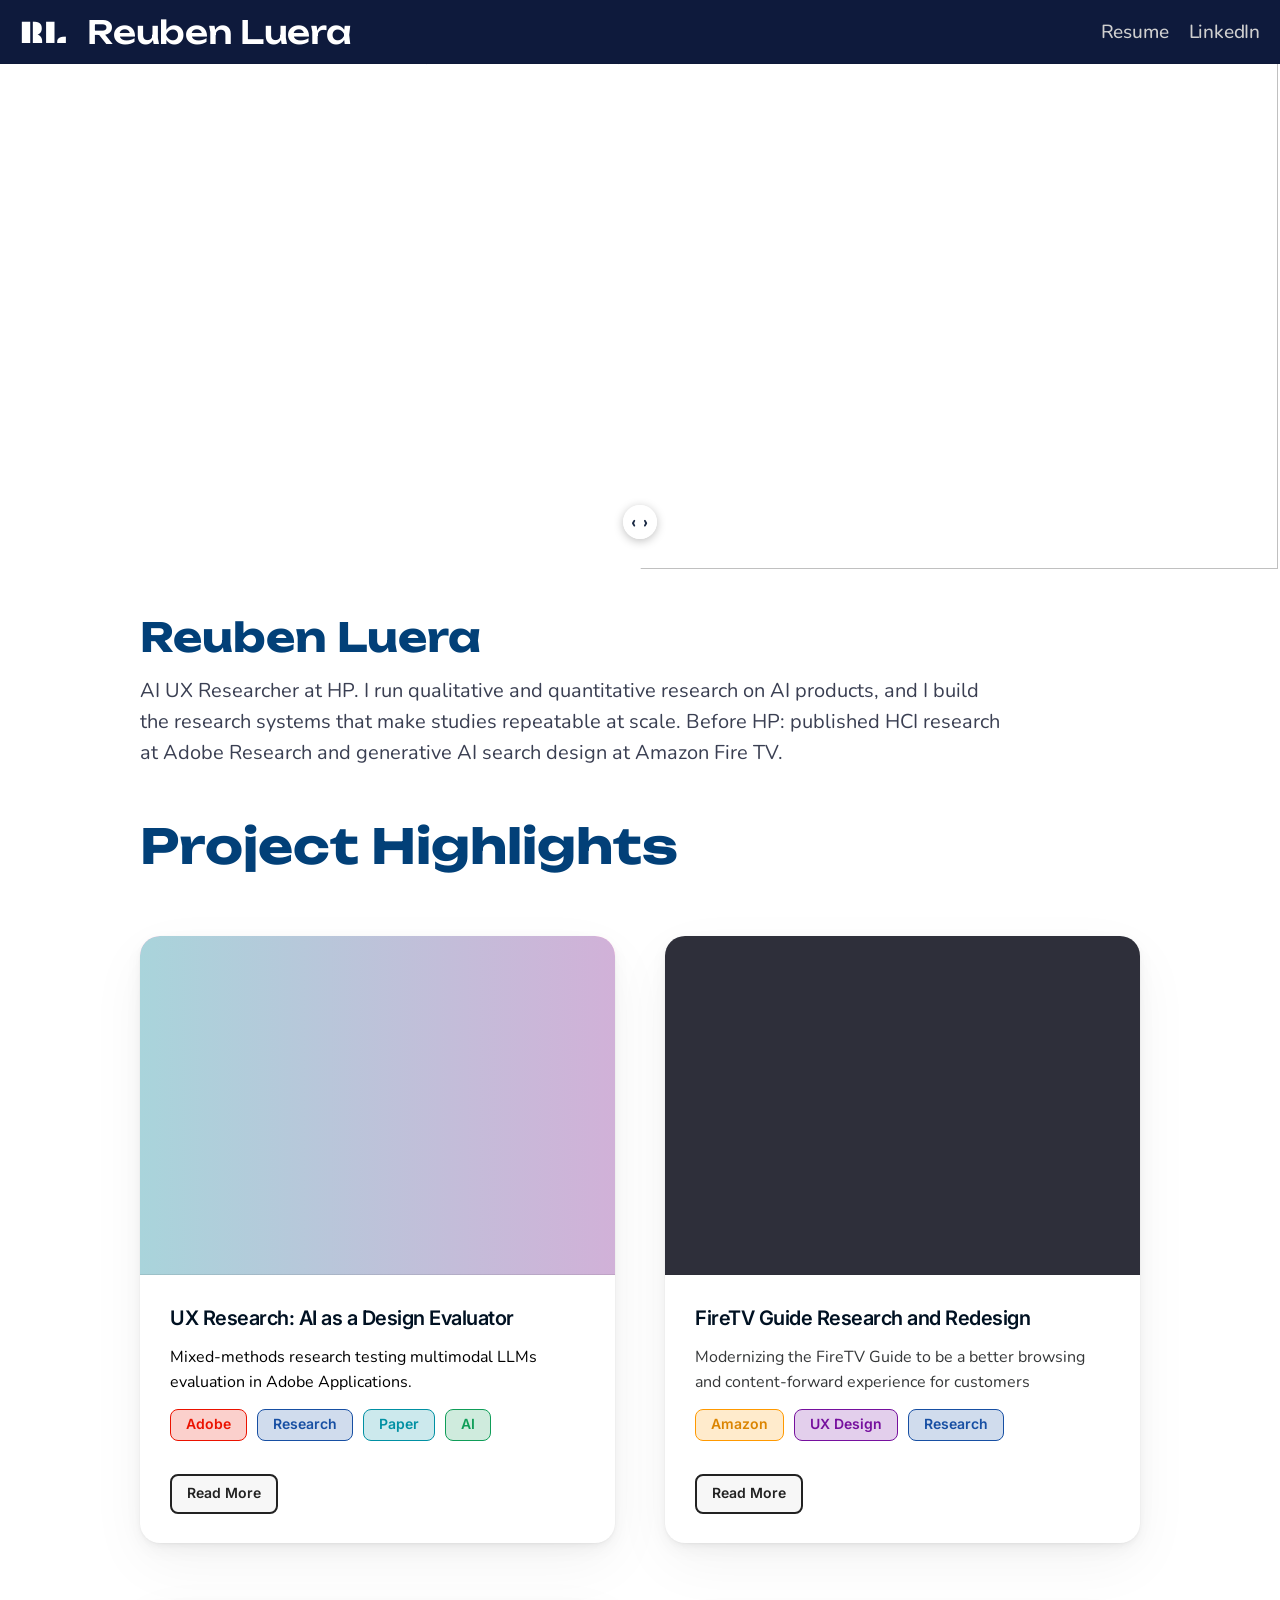
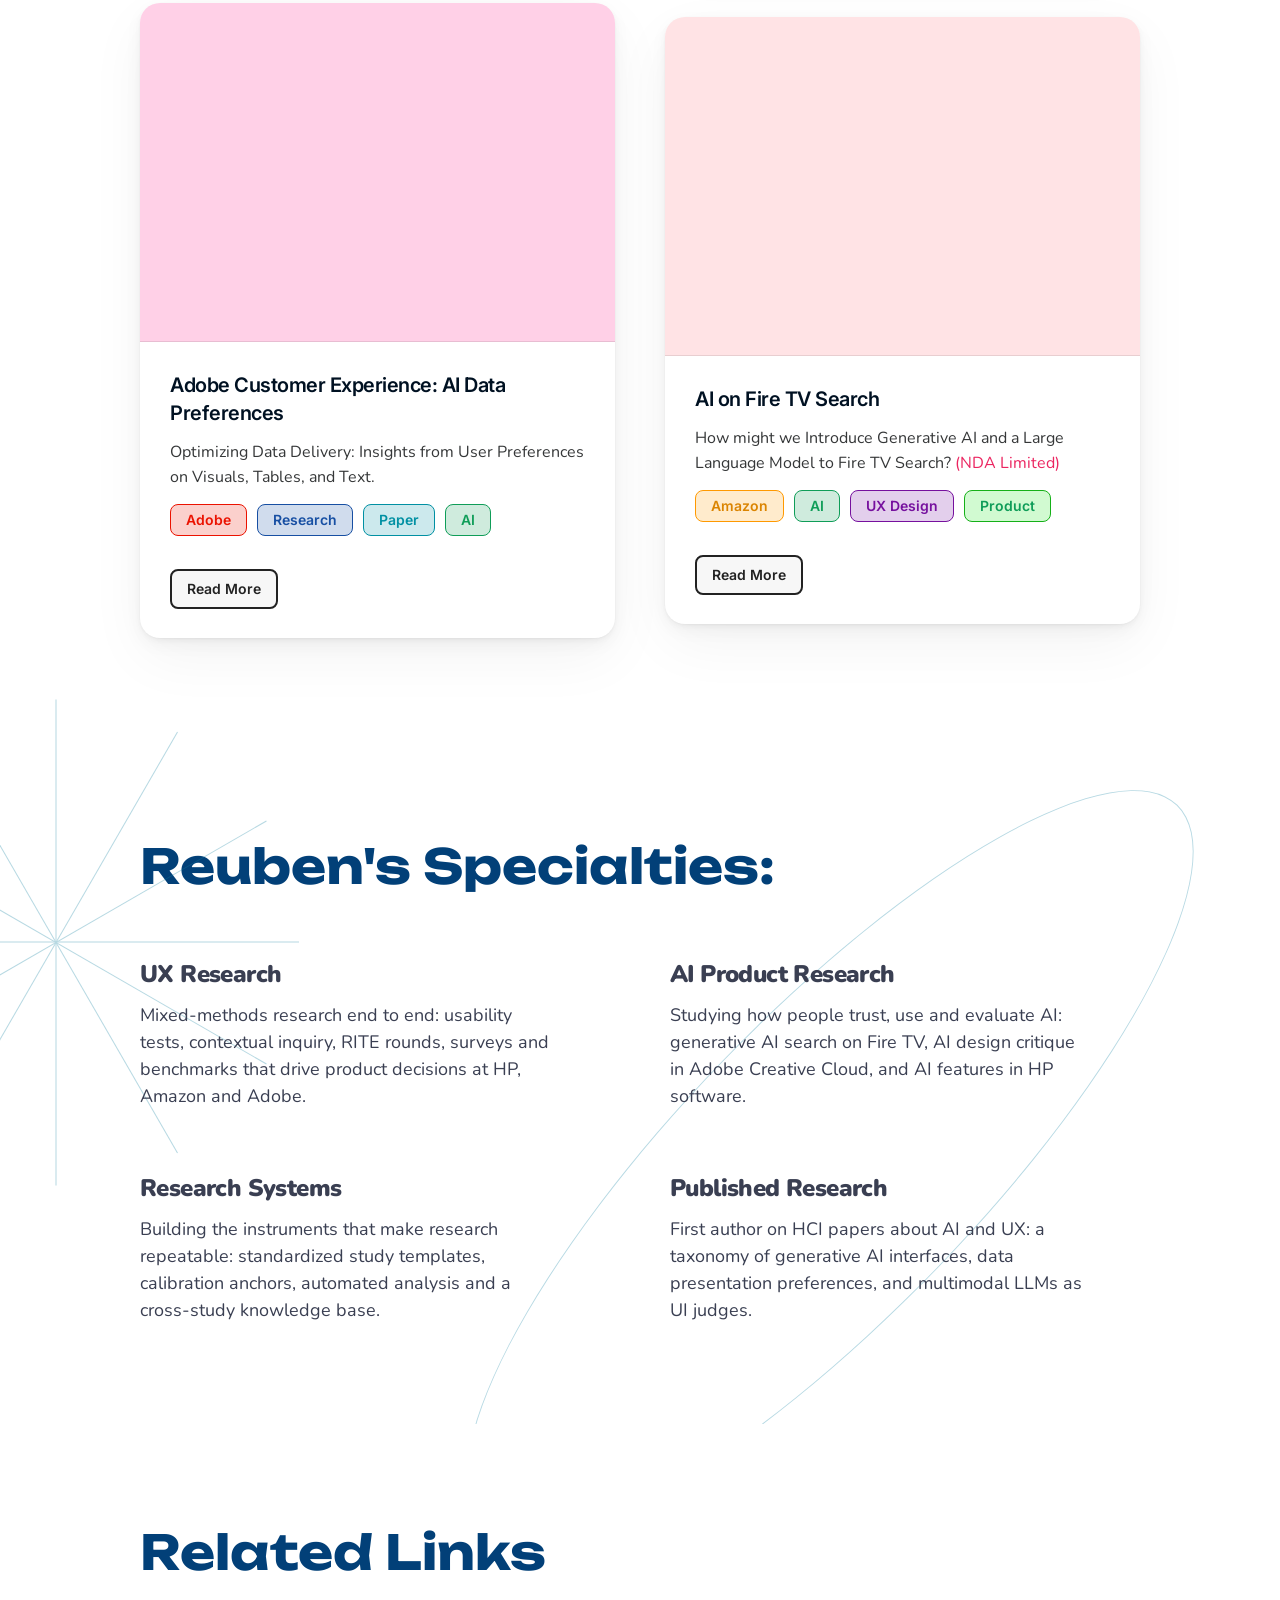
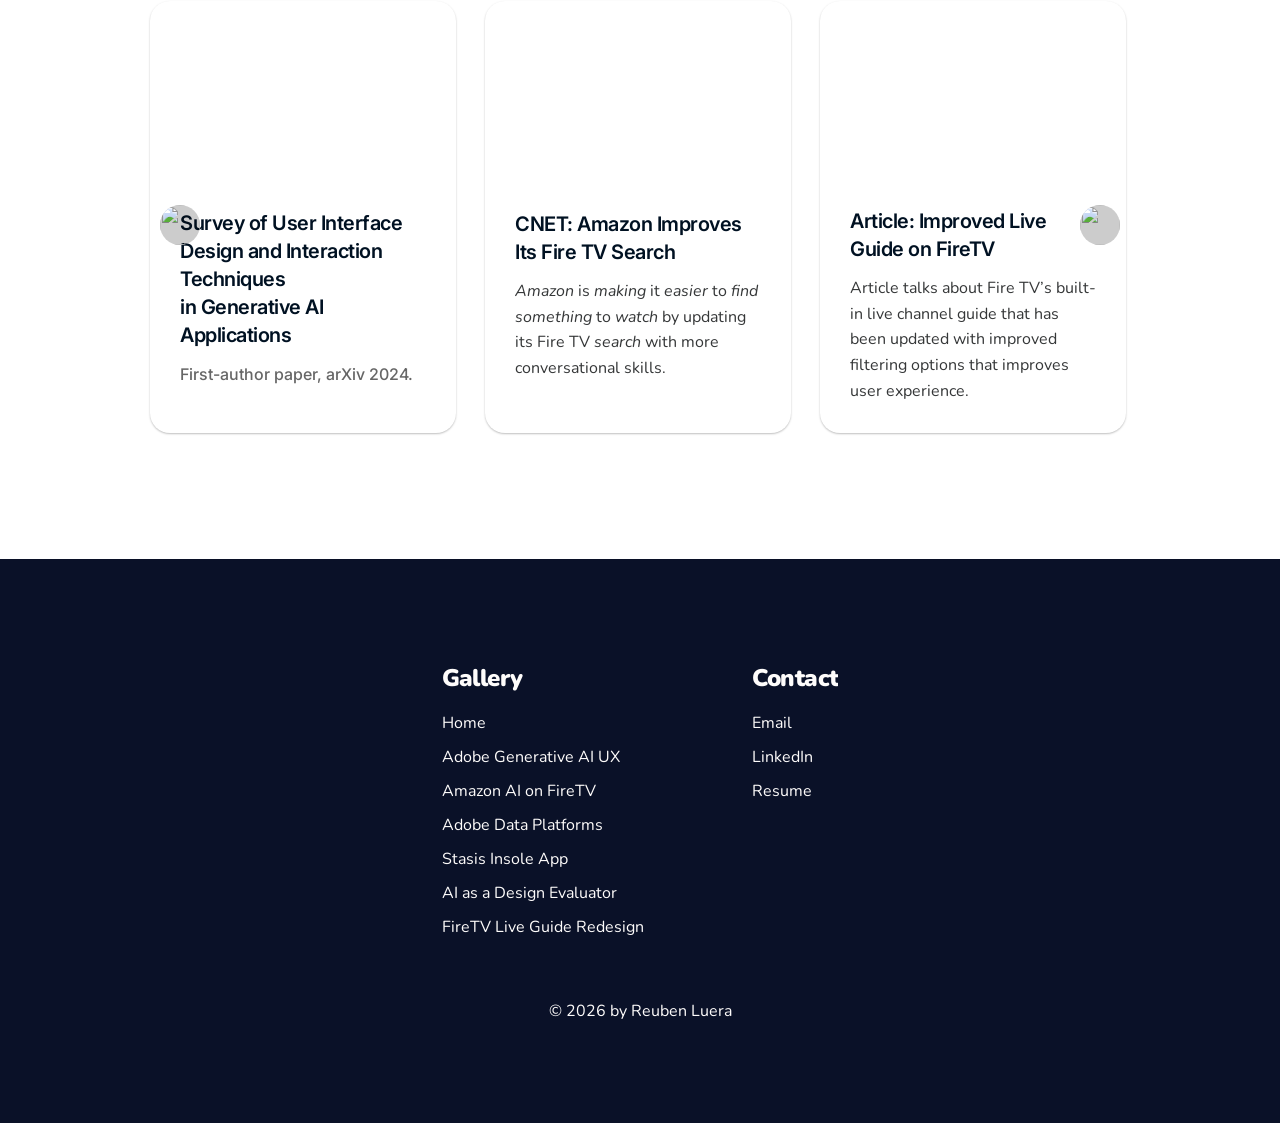
==== commit d6b29125: "Phone nav: Resume and LinkedIn links are white on the navy bar Co-Authored-By: Claude Fable 5.1 <nor" ====
--- a/index.html
+++ b/index.html
@@ -22,7 +22,7 @@
 <meta name="twitter:image" content="https://reubenluera.github.io/assets/og.jpg?v=2">
 <link rel="preconnect" href="https://fonts.googleapis.com"><link rel="preconnect" href="https://fonts.gstatic.com" crossorigin>
 <link rel="stylesheet" href="https://fonts.googleapis.com/css2?family=Inter:wght@400;500;600;700;800&family=Inter+Tight:wght@500;600;700&family=Montserrat:ital,wght@0,400;0,500;0,600;0,700;0,800;0,900;1,400&family=Nunito:ital,wght@0,400;0,500;0,600;0,700;0,800;0,900;1,400&family=Plaster&family=Unbounded:wght@400;500;600;700&display=swap">
-<link rel="stylesheet" href="assets/base.css?v=ho1">
+<link rel="stylesheet" href="assets/base.css?v=nv1">
 <style>
 .nvA6p4UUqO{position:relative;width:100%;height:auto;display:flex;flex-direction:column;justify-content:flex-start;align-items:center;gap:0px;background:rgb(254, 252, 251);overflow:hidden}
 .nlQNIJgDFj{position:fixed;left:0px;right:0px;top:0px;flex-shrink:0;height:64px;z-index:10}
@@ -564,7 +564,7 @@
 </style>
 </head>
 <body>
-<div class="nvA6p4UUqO"><div class="inst nlQNIJgDFj" data-instance data-component="Navigation 4"><div class="variant nlQNIJgDFj_Ta37niE7v" data-variant="Ta37niE7v"><div class="nObHOKABcv"><div class="nXviI0Y9OV"><a class="rt ndkblyniXS" href="./"><p>RL</p></a><a class="rt nVkGFjsyVC" href="./"><p>Reuben Luera</p></a></div></div><div class="nDPiUMCuep"><div class="nOT2uP1n9U"></div><div class="ni_y7MMljP"><a class="rt nHM8JUFKR8" href="https://drive.google.com/file/d/1-4WC2Kq7KHPikC_4yO-IUz8NMZVW1yvx/view?usp=sharing" target="_blank" rel="noopener"><p>Resume</p></a><a class="rt nD02a3BYnx" href="https://www.linkedin.com/in/reuben-luera/" target="_blank" rel="noopener"><p>LinkedIn</p></a></div></div></div><div class="variant nlQNIJgDFj_x9P66OzGx" data-variant="x9P66OzGx"><div class="nav-phone-links"><a href="https://drive.google.com/file/d/1-4WC2Kq7KHPikC_4yO-IUz8NMZVW1yvx/view?usp=sharing" target="_blank" rel="noopener">Resume</a><a href="https://www.linkedin.com/in/reuben-luera/" target="_blank" rel="noopener">LinkedIn</a></div><div class="nx9P66OzGxObHOKABcv"><div class="nx9P66OzGxXviI0Y9OV"><a class="rt nx9P66OzGxdkblyniXS" href="./"><p>RL</p></a><a class="rt nx9P66OzGxVkGFjsyVC" href="./"><p>Reuben Luera</p></a></div></div><div class="nx9P66OzGxDPiUMCuep"><div class="inst nx9P66OzGxiq1JCvODL" data-component="Links: Product"></div><div class="nx9P66OzGxOT2uP1n9U"></div><div class="nx9P66OzGxi_y7MMljP"><a class="rt nx9P66OzGxHM8JUFKR8" href="https://drive.google.com/file/d/1-4WC2Kq7KHPikC_4yO-IUz8NMZVW1yvx/view?usp=sharing" target="_blank" rel="noopener"><p>Resume</p></a><a class="rt nx9P66OzGxD02a3BYnx" href="https://www.linkedin.com/in/reuben-luera/" target="_blank" rel="noopener"><p>LinkedIn</p></a></div><div class="inst nx9P66OzGxJdBYxtasJ" data-component="Links: Resources"></div><div class="inst nx9P66OzGxxjlnjooMd" data-component="Links: Community"></div></div></div></div><div class="nbJl4YPxNB"><div class="nMbd5OdMxj"><div class="hero-wrap"><div class="inst nc6zq_F9zd before-after" data-instance data-component="BeforeAfter" style="--pos:50%"><img class="ba-left" src="assets/images/hero-qual-quant-color.webp?v=3" alt="Reuben Luera, AI UX Researcher. Split portrait labeled Qualitative on the left and Quantitative on the right."><img class="ba-right" src="assets/images/hero-qual-quant-sketch.webp?v=3" alt=""><div class="ba-line"></div><input class="ba-range" type="range" min="0" max="100" value="50" aria-label="Compare"></div><div class="hero-overlay"><h1>Reuben Luera</h1><p class="hero-tag">HP<span class="sep">|</span>Adobe Research<span class="sep">|</span>Amazon Fire TV</p></div></div><div class="hero-lead"><p>AI UX Researcher at HP. I run qualitative and quantitative research on AI products, and I build the research systems that make studies repeatable at scale. Before HP: published HCI research at Adobe Research and generative AI search design at Amazon Fire TV.</p></div></div></div><div class="nIWrqHTkji"><div class="rt nyTndgTSx0"><h2>Project Highlights</h2></div><div class="nYycZgH4dD"><div class="inst nTnsw82KDW" data-instance data-component="Card"><a class="variant nTnsw82KDW_YEi3f_NM_" data-variant="YEi3f_NM_" href="mllmjudge/"><div class="nYEi3f_NM_YPnArTXVZ"><div class="nYEi3f_NM_EdpnKjpIN"><div class="nYEi3f_NM_bCOuGcbKQ" role="img" aria-label="Figure: Project Highlights"></div></div></div><div class="nYEi3f_NM_U0TUU7XFZ"><div class="rt nYEi3f_NM_srI__Fmmy"><h3>UX Research: AI as a Design Evaluator</h3></div><div class="rt nYEi3f_NM_foAq5zC_T"><p>Mixed-methods research testing multimodal LLMs evaluation in Adobe Applications.</p></div><div class="nYEi3f_NM_Lu4RU06_U"><button class="nYEi3f_NM_w8pEQqQ3s"><div class="rt nYEi3f_NM_itZlyiTNU"><p>Adobe</p></div></button><button class="nYEi3f_NM_MuwVS09m0"><div class="rt nYEi3f_NM_J2SQM0_gv"><p>Research</p></div></button><button class="nYEi3f_NM_BOkAE0vN0"><div class="rt nYEi3f_NM_CCWZikfdw"><p>Paper</p></div></button><button class="nYEi3f_NM_I0Na0LCwt"><div class="rt nYEi3f_NM_QroBZlQdn"><p>AI</p></div></button></div><div class="inst nYEi3f_NM_XKVEcJ_xk" data-instance data-component="Read more Button"><div class="variant nYEi3f_NM_XKVEcJ_xk_Sn5kPeTr0" data-variant="Sn5kPeTr0"><div class="rt nSn5kPeTr0IHy4gOEuU"><p>Read More</p></div></div></div></div></a><a class="variant nTnsw82KDW_BQ7REBfLw" data-variant="BQ7REBfLw" href="mllmjudge/"><div class="nBQ7REBfLwYPnArTXVZ"><div class="nBQ7REBfLwEdpnKjpIN"><div class="nBQ7REBfLwbCOuGcbKQ" role="img" aria-label="Figure: UX Research: AI as a Design Evaluator"></div></div></div><div class="nBQ7REBfLwU0TUU7XFZ"><div class="rt nBQ7REBfLwsrI__Fmmy"><h3>UX Research: AI as a Design Evaluator</h3></div><div class="rt nBQ7REBfLwfoAq5zC_T"><p>Mixed-methods research testing multimodal LLMs evaluation in Adobe Applications.</p></div><div class="nBQ7REBfLwLu4RU06_U"><button class="nBQ7REBfLww8pEQqQ3s"><div class="rt nBQ7REBfLwitZlyiTNU"><p>Adobe</p></div></button><button class="nBQ7REBfLwMuwVS09m0"><div class="rt nBQ7REBfLwJ2SQM0_gv"><p>Research</p></div></button><button class="nBQ7REBfLwBOkAE0vN0"><div class="rt nBQ7REBfLwCCWZikfdw"><p>Paper</p></div></button><button class="nBQ7REBfLwI0Na0LCwt"><div class="rt nBQ7REBfLwQroBZlQdn"><p>AI</p></div></button></div><div class="inst nBQ7REBfLwXKVEcJ_xk" data-instance data-component="Read more Button"><div class="variant nBQ7REBfLwXKVEcJ_xk_Bn1oOBSqa" data-variant="Bn1oOBSqa"><div class="rt nIHy4gOEuU"><p>Read More</p></div></div><div class="variant nBQ7REBfLwXKVEcJ_xk_y86CueWO_" data-variant="y86CueWO_"><div class="rt ny86CueWO_IHy4gOEuU"><p>Read More</p></div></div></div></div></a></div><div class="inst nevm9pJMn9" data-instance data-component="Card"><a class="variant nevm9pJMn9_JPomyDDf0" data-variant="JPomyDDf0" href="aiftv-2/"><div class="nJPomyDDf0YPnArTXVZ"><div class="nJPomyDDf0Gvytbhaiy" role="img" aria-label="Figure: UX Research: AI as a Design Evaluator"></div></div><div class="nJPomyDDf0U0TUU7XFZ"><div class="rt nJPomyDDf0srI__Fmmy"><h3>FireTV Guide Research and Redesign</h3></div><div class="rt nJPomyDDf0foAq5zC_T"><p>Modernizing the FireTV Guide to be a better browsing and content-forward experience for customers</p></div><div class="nJPomyDDf0Lu4RU06_U"><button class="nJPomyDDf0KfRNzQH7y"><div class="rt nJPomyDDf0pJMIOaBDW"><p>Amazon</p></div></button><button class="nJPomyDDf0jpQjS2kYt"><div class="rt nJPomyDDf0Nq6DZ0kDz"><p>UX Design</p></div></button><button class="nJPomyDDf0MuwVS09m0"><div class="rt nJPomyDDf0J2SQM0_gv"><p>Research</p></div></button></div><div class="inst nJPomyDDf0XKVEcJ_xk" data-instance data-component="Read more Button"><div class="variant nJPomyDDf0XKVEcJ_xk_Sn5kPeTr0" data-variant="Sn5kPeTr0"><div class="rt nSn5kPeTr0IHy4gOEuU"><p>Read More</p></div></div></div></div></a><a class="variant nevm9pJMn9_KJDtBRsJ9" data-variant="KJDtBRsJ9" href="aiftv-2/"><div class="nKJDtBRsJ9YPnArTXVZ"><div class="nKJDtBRsJ9Gvytbhaiy" role="img" aria-label="Figure: FireTV Guide Research and Redesign"></div></div><div class="nKJDtBRsJ9U0TUU7XFZ"><div class="rt nKJDtBRsJ9srI__Fmmy"><h3>FireTV Guide Research and Redesign</h3></div><div class="rt nKJDtBRsJ9foAq5zC_T"><p>Modernizing the FireTV Guide to be a better browsing and content-forward experience for customers</p></div><div class="nKJDtBRsJ9Lu4RU06_U"><button class="nKJDtBRsJ9KfRNzQH7y"><div class="rt nKJDtBRsJ9pJMIOaBDW"><p>Amazon</p></div></button><button class="nKJDtBRsJ9jpQjS2kYt"><div class="rt nKJDtBRsJ9Nq6DZ0kDz"><p>UX Design</p></div></button><button class="nKJDtBRsJ9MuwVS09m0"><div class="rt nKJDtBRsJ9J2SQM0_gv"><p>Research</p></div></button></div><div class="inst nKJDtBRsJ9XKVEcJ_xk" data-instance data-component="Read more Button"><div class="variant nKJDtBRsJ9XKVEcJ_xk_Bn1oOBSqa" data-variant="Bn1oOBSqa"><div class="rt nIHy4gOEuU"><p>Read More</p></div></div><div class="variant nKJDtBRsJ9XKVEcJ_xk_y86CueWO_" data-variant="y86CueWO_"><div class="rt ny86CueWO_IHy4gOEuU"><p>Read More</p></div></div></div></div></a></div></div><div class="ng4mm69FI1"><div class="inst ndTw_4PsgZ" data-instance data-component="Card"><a class="variant ndTw_4PsgZ_j5hLWVEib" data-variant="j5hLWVEib" href="optimizing/"><div class="nj5hLWVEibYPnArTXVZ"><div class="nj5hLWVEibGvytbhaiy" role="img" aria-label="Figure: FireTV Guide Research and Redesign"></div></div><div class="nj5hLWVEibU0TUU7XFZ"><div class="rt nj5hLWVEibsrI__Fmmy"><h3>Adobe Customer Experience: AI Data Preferences</h3></div><div class="rt nj5hLWVEibfoAq5zC_T"><p>Optimizing Data Delivery: Insights from User Preferences on Visuals, Tables, and Text.</p></div><div class="nj5hLWVEibLu4RU06_U"><button class="nj5hLWVEibw8pEQqQ3s"><div class="rt nj5hLWVEibitZlyiTNU"><p>Adobe</p></div></button><button class="nj5hLWVEibMuwVS09m0"><div class="rt nj5hLWVEibJ2SQM0_gv"><p>Research</p></div></button><button class="nj5hLWVEibBOkAE0vN0"><div class="rt nj5hLWVEibCCWZikfdw"><p>Paper</p></div></button><button class="nj5hLWVEibI0Na0LCwt"><div class="rt nj5hLWVEibQroBZlQdn"><p>AI</p></div></button></div><div class="inst nj5hLWVEibXKVEcJ_xk" data-instance data-component="Read more Button"><div class="variant nj5hLWVEibXKVEcJ_xk_Sn5kPeTr0" data-variant="Sn5kPeTr0"><div class="rt nSn5kPeTr0IHy4gOEuU"><p>Read More</p></div></div></div></div></a><a class="variant ndTw_4PsgZ_uJBEK4GE9" data-variant="uJBEK4GE9" href="optimizing/"><div class="nuJBEK4GE9YPnArTXVZ"><div class="nuJBEK4GE9Gvytbhaiy" role="img" aria-label="Figure: Adobe Customer Experience: AI Data Preferences"></div></div><div class="nuJBEK4GE9U0TUU7XFZ"><div class="rt nuJBEK4GE9srI__Fmmy"><h3>Adobe Customer Experience: AI Data Preferences</h3></div><div class="rt nuJBEK4GE9foAq5zC_T"><p>Optimizing Data Delivery: Insights from User Preferences on Visuals, Tables, and Text.</p></div><div class="nuJBEK4GE9Lu4RU06_U"><button class="nuJBEK4GE9w8pEQqQ3s"><div class="rt nuJBEK4GE9itZlyiTNU"><p>Adobe</p></div></button><button class="nuJBEK4GE9MuwVS09m0"><div class="rt nuJBEK4GE9J2SQM0_gv"><p>Research</p></div></button><button class="nuJBEK4GE9BOkAE0vN0"><div class="rt nuJBEK4GE9CCWZikfdw"><p>Paper</p></div></button><button class="nuJBEK4GE9I0Na0LCwt"><div class="rt nuJBEK4GE9QroBZlQdn"><p>AI</p></div></button></div><div class="inst nuJBEK4GE9XKVEcJ_xk" data-instance data-component="Read more Button"><div class="variant nuJBEK4GE9XKVEcJ_xk_Bn1oOBSqa" data-variant="Bn1oOBSqa"><div class="rt nIHy4gOEuU"><p>Read More</p></div></div><div class="variant nuJBEK4GE9XKVEcJ_xk_y86CueWO_" data-variant="y86CueWO_"><div class="rt ny86CueWO_IHy4gOEuU"><p>Read More</p></div></div></div></div></a></div><div class="inst nNQQDktcik" data-instance data-component="Card"><a class="variant nNQQDktcik_zKpzWK9U1" data-variant="zKpzWK9U1" href="aiftv/"><div class="nzKpzWK9U1YPnArTXVZ"><div class="nzKpzWK9U1Gvytbhaiy" role="img" aria-label="Figure: Adobe Customer Experience: AI Data Preferences"></div></div><div class="nzKpzWK9U1U0TUU7XFZ"><div class="rt nzKpzWK9U1srI__Fmmy"><h3>AI on Fire TV Search</h3></div><div class="rt nzKpzWK9U1foAq5zC_T"><p>How might we Introduce Generative AI and a Large Language Model to Fire TV Search? <span style="color:rgb(235, 37, 96)">(NDA Limited)</span></p></div><div class="nzKpzWK9U1Lu4RU06_U"><button class="nzKpzWK9U1KfRNzQH7y"><div class="rt nzKpzWK9U1pJMIOaBDW"><p>Amazon</p></div></button><button class="nzKpzWK9U1I0Na0LCwt"><div class="rt nzKpzWK9U1QroBZlQdn"><p>AI</p></div></button><button class="nzKpzWK9U1jpQjS2kYt"><div class="rt nzKpzWK9U1Nq6DZ0kDz"><p>UX Design</p></div></button><button class="nzKpzWK9U1CMFQTv3LN"><div class="rt nzKpzWK9U1KPjdi2VGD"><p>Product</p></div></button></div><div class="inst nzKpzWK9U1XKVEcJ_xk" data-instance data-component="Read more Button"><div class="variant nzKpzWK9U1XKVEcJ_xk_Sn5kPeTr0" data-variant="Sn5kPeTr0"><div class="rt nSn5kPeTr0IHy4gOEuU"><p>Read More</p></div></div></div></div></a><a class="variant nNQQDktcik_ivmprga4x" data-variant="ivmprga4x" href="aiftv/"><div class="nivmprga4xYPnArTXVZ"><div class="nivmprga4xGvytbhaiy" role="img" aria-label="Figure: AI on Fire TV Search"></div></div><div class="nivmprga4xU0TUU7XFZ"><div class="rt nivmprga4xsrI__Fmmy"><h3>AI on Fire TV Search</h3></div><div class="rt nivmprga4xfoAq5zC_T"><p>How might we Introduce Generative AI and a Large Language Model to Fire TV Search? <span style="color:rgb(235, 37, 96)">(NDA Limited)</span></p></div><div class="nivmprga4xLu4RU06_U"><button class="nivmprga4xKfRNzQH7y"><div class="rt nivmprga4xpJMIOaBDW"><p>Amazon</p></div></button><button class="nivmprga4xI0Na0LCwt"><div class="rt nivmprga4xQroBZlQdn"><p>AI</p></div></button><button class="nivmprga4xjpQjS2kYt"><div class="rt nivmprga4xNq6DZ0kDz"><p>UX Design</p></div></button><button class="nivmprga4xCMFQTv3LN"><div class="rt nivmprga4xKPjdi2VGD"><p>Product</p></div></button></div><div class="inst nivmprga4xXKVEcJ_xk" data-instance data-component="Read more Button"><div class="variant nivmprga4xXKVEcJ_xk_Bn1oOBSqa" data-variant="Bn1oOBSqa"><div class="rt nIHy4gOEuU"><p>Read More</p></div></div><div class="variant nivmprga4xXKVEcJ_xk_y86CueWO_" data-variant="y86CueWO_"><div class="rt ny86CueWO_IHy4gOEuU"><p>Read More</p></div></div></div></div></a></div></div></div><div class="nu819LNN5w"><div class="rt nXTihsQjj1"><h2>Reuben&#x27;s Specialties:</h2></div><div class="nJ7aakRI2A"><div class="neOUrByhQU"><div class="rt niHQtNsPX0"><h2>UX Research</h2></div><div class="rt nWnvtbm3vx"><p>Mixed-methods research end to end: usability tests, contextual inquiry, RITE rounds, surveys and benchmarks that drive product decisions at HP, Amazon and Adobe.</p></div></div><div class="nF___c2p4X"><div class="rt nWV8EMvyuf"><h2>AI Product Research</h2></div><div class="rt nLuE536VIq"><p>Studying how people trust, use and evaluate AI: generative AI search on Fire TV, AI design critique in Adobe Creative Cloud, and AI features in HP software.</p></div></div><div class="nk6rIrm1EP"><div class="rt nSifnk8UI_"><h2>Research Systems</h2></div><div class="rt ncUteRPi2Z"><p>Building the instruments that make research repeatable: standardized study templates, calibration anchors, automated analysis and a cross-study knowledge base.</p></div></div><div class="nZ5uAmNlef"><div class="rt nB0bdJ81an"><h2>Published Research</h2></div><div class="rt nNrjZbEo73"><p>First author on HCI papers about AI and UX: a taxonomy of generative AI interfaces, data presentation preferences, and multimodal LLMs as UI judges.</p></div></div><div class="nnXgXTR6Uy"></div><div class="nAUUtwLbwq"><div class="ntt90yurD_"></div><div class="ng8Ds1WdAc"></div><div class="niIcMUFmpa"></div><div class="nnN2vWdBgC"></div><div class="nGDe3MITj7"></div><div class="nYkqII0Shr"></div></div></div></div><div class="nNu7WDnfiU"><div class="nQRRlRV1js"><div class="rt nagAZ0PCSX"><h2>Related Links</h2></div><div class="inst nEgspn1MET carousel" data-instance data-component="Carousel" style="--gap:29px;--arrow-size:40px;--arrow-radius:40px;--arrow-pad:20px;--arrow-fill:rgba(0, 0, 0, 0.2);--track-pad:10px"><div class="carousel-track"><div class="inst nAJI_sTmRj" data-instance data-component="Card 2"><a class="variant nAJI_sTmRj_yP8RwTL82" data-variant="yP8RwTL82" href="https://arxiv.org/abs/2410.22370"><div class="nyP8RwTL82gq3QaVDPK" role="img" aria-label="Figure: Survey of User Interface Design and Interaction Techniques"></div><div class="nyP8RwTL82SeMC7gjNh"><div class="rt nyP8RwTL82q2tMERU6b"><h3>Survey of User Interface Design and Interaction Techniques</h3><h3>in Generative AI Applications</h3></div><div class="rt nyP8RwTL82KXQc1iMKM"><p>First-author paper, arXiv 2024.</p></div></div></a><a class="variant nAJI_sTmRj_QrHsQdJEP" data-variant="QrHsQdJEP" href="https://arxiv.org/abs/2410.22370"><div class="nQrHsQdJEPgq3QaVDPK" role="img" aria-label="Figure: Survey of User Interface Design and Interaction Techniques"></div><div class="nQrHsQdJEPSeMC7gjNh"><div class="rt nQrHsQdJEPq2tMERU6b"><h3>Survey of User Interface Design and Interaction Techniques</h3><h3>in Generative AI Applications</h3></div><div class="rt nQrHsQdJEPKXQc1iMKM"><p>First-author paper, arXiv 2024.</p></div></div></a></div><div class="inst nWtCBmdJjg" data-instance data-component="Card 2"><a class="variant nWtCBmdJjg_ILOQ4hLKS" data-variant="ILOQ4hLKS" href="https://www.cnet.com/videos/amazon-improves-its-fire-tv-search/" target="_blank" rel="noopener"><div class="nILOQ4hLKSgq3QaVDPK" role="img" aria-label="Figure: CNET: Amazon Improves Its Fire TV Search"></div><div class="nILOQ4hLKSSeMC7gjNh"><div class="rt nILOQ4hLKSq2tMERU6b"><h3>CNET: Amazon Improves Its Fire TV Search</h3></div><div class="rt nILOQ4hLKSKXQc1iMKM"><p><em>Amazon</em> is <em>making</em> it <em>easier</em> to <em>find something</em> to <em>watch</em> by updating its Fire TV <em>search</em> with more conversational skills.</p></div></div></a><a class="variant nWtCBmdJjg_ebx7whhVr" data-variant="ebx7whhVr" href="https://www.cnet.com/videos/amazon-improves-its-fire-tv-search/" target="_blank" rel="noopener"><div class="nebx7whhVrgq3QaVDPK" role="img" aria-label="Figure: CNET: Amazon Improves Its Fire TV Search"></div><div class="nebx7whhVrSeMC7gjNh"><div class="rt nebx7whhVrq2tMERU6b"><h3>CNET: Amazon Improves Its Fire TV Search</h3></div><div class="rt nebx7whhVrKXQc1iMKM"><p><em>Amazon</em> is <em>making</em> it <em>easier</em> to <em>find something</em> to <em>watch</em> by updating its Fire TV <em>search</em> with more conversational skills.</p></div></div></a></div><div class="inst nmayBF50sd" data-instance data-component="Card 2"><a class="variant nmayBF50sd_RNGqzo7D7" data-variant="RNGqzo7D7" href="https://www.aftvnews.com/fire-tvs-built-in-live-channel-guide-has-been-updated-with-improved-filtering-options/"><div class="nRNGqzo7D7gq3QaVDPK" role="img" aria-label="Figure: Article: Improved Live Guide on FireTV"></div><div class="nRNGqzo7D7SeMC7gjNh"><div class="rt nRNGqzo7D7q2tMERU6b"><h3>Article: Improved Live Guide on FireTV</h3></div><div class="rt nRNGqzo7D7KXQc1iMKM"><p>Article talks about Fire TV’s built-in live channel guide that has been updated with improved filtering options that improves user experience.</p></div></div></a><a class="variant nmayBF50sd_TnkrVVtuz" data-variant="TnkrVVtuz" href="https://www.aftvnews.com/fire-tvs-built-in-live-channel-guide-has-been-updated-with-improved-filtering-options/"><div class="nTnkrVVtuzgq3QaVDPK" role="img" aria-label="Figure: Article: Improved Live Guide on FireTV"></div><div class="nTnkrVVtuzSeMC7gjNh"><div class="rt nTnkrVVtuzq2tMERU6b"><h3>Article: Improved Live Guide on FireTV</h3></div><div class="rt nTnkrVVtuzKXQc1iMKM"><p>Article talks about Fire TV’s built-in live channel guide that has been updated with improved filtering options that improves user experience.</p></div></div></a></div><div class="inst nVlPK11xLf" data-instance data-component="Card 2"><a class="variant nVlPK11xLf_n0vyjMB6q" data-variant="n0vyjMB6q" href="https://research.adobe.com/news/gem-fellows-career-shifts-at-adobe-research/"><div class="ngq3QaVDPK" role="img" aria-label="Figure: Adobe Research: GEM Fellows&#x27; Experience"></div><div class="nSeMC7gjNh"><div class="rt nq2tMERU6b"><h3>Adobe Research: GEM Fellows&#x27; Experience</h3></div><div class="rt nKXQc1iMKM"><p>An inside interview at how GEM Fellows are making new discoveries, and big career shifts, at Adobe Research now and in the future</p></div></div></a><a class="variant nVlPK11xLf_xy_rqwukj" data-variant="xy_rqwukj" href="https://research.adobe.com/news/gem-fellows-career-shifts-at-adobe-research/"><div class="nxy_rqwukjgq3QaVDPK" role="img" aria-label="Figure: Adobe Research: GEM Fellows&#x27; Experience"></div><div class="nxy_rqwukjSeMC7gjNh"><div class="rt nxy_rqwukjq2tMERU6b"><h3>Adobe Research: GEM Fellows&#x27; Experience</h3></div><div class="rt nxy_rqwukjKXQc1iMKM"><p>An inside interview at how GEM Fellows are making new discoveries, and big career shifts, at Adobe Research now and in the future</p></div></div></a></div><div class="inst nbakmA86wN" data-instance data-component="Card 2"><a class="variant nbakmA86wN_fgtHtOY1f" data-variant="fgtHtOY1f" href="https://www.linkedin.com/posts/adobe_adobelife-activity-7381744840864124929-pdTQ?utm_source=share&amp;utm_medium=member_desktop&amp;rcm=ACoAACwvR_8BHjePMz2hO_xk6o689smtzLDTbwc" target="_blank" rel="noopener"><div class="nfgtHtOY1fgq3QaVDPK" role="img" aria-label="Figure: Adobe Life: Achievement Spotlight"></div><div class="nfgtHtOY1fSeMC7gjNh"><div class="rt nfgtHtOY1fq2tMERU6b"><h3>Adobe Life: <br>Achievement Spotlight</h3></div><div class="rt nfgtHtOY1fKXQc1iMKM"><p>&quot;From zero research experience to presenting his own research at an international conference. That’s been the journey for Adobe Research intern Reuben Luera…&quot;</p></div></div></a><a class="variant nbakmA86wN_DnjuPTQsV" data-variant="DnjuPTQsV" href="https://www.linkedin.com/posts/adobe_adobelife-activity-7381744840864124929-pdTQ?utm_source=share&amp;utm_medium=member_desktop&amp;rcm=ACoAACwvR_8BHjePMz2hO_xk6o689smtzLDTbwc" target="_blank" rel="noopener"><div class="nDnjuPTQsVgq3QaVDPK" role="img" aria-label="Figure: Adobe Life: Achievement Spotlight"></div><div class="nDnjuPTQsVSeMC7gjNh"><div class="rt nDnjuPTQsVq2tMERU6b"><h3>Adobe Life: <br>Achievement Spotlight</h3></div><div class="rt nDnjuPTQsVKXQc1iMKM"><p>&quot;From zero research experience to presenting his own research at an international conference. That’s been the journey for Adobe Research intern Reuben Luera…&quot;</p></div></div></a></div><div class="inst nBAQCFKot7" data-instance data-component="Card 2"><a class="variant nBAQCFKot7_pnt31bpxh" data-variant="pnt31bpxh" href="https://www.instagram.com/p/CUqmEHJPgy6/?igsh=MzRlODBiNWFlZA==" target="_blank" rel="noopener"><div class="npnt31bpxhgq3QaVDPK" role="img" aria-label="Figure: Friends of Figma Panel: Ask a UX Design Intern"></div><div class="npnt31bpxhSeMC7gjNh"><div class="rt npnt31bpxhq2tMERU6b"><h3>Friends of Figma Panel: Ask a UX Design Intern</h3></div><div class="rt npnt31bpxhKXQc1iMKM"><p>A Former Intern panel will answer questions you have on Friends of Figma&#x27;s first virtual event, &quot;Ask a UX Design Intern.&quot;</p></div></div></a><a class="variant nBAQCFKot7_ZBG1hEGly" data-variant="ZBG1hEGly" href="https://www.instagram.com/p/CUqmEHJPgy6/?igsh=MzRlODBiNWFlZA==" target="_blank" rel="noopener"><div class="nZBG1hEGlygq3QaVDPK" role="img" aria-label="Figure: Friends of Figma Panel: Ask a UX Design Intern"></div><div class="nZBG1hEGlySeMC7gjNh"><div class="rt nZBG1hEGlyq2tMERU6b"><h3>Friends of Figma Panel: Ask a UX Design Intern</h3></div><div class="rt nZBG1hEGlyKXQc1iMKM"><p>A Former Intern panel will answer questions you have on Friends of Figma&#x27;s first virtual event, &quot;Ask a UX Design Intern.&quot;</p></div></div></a></div></div><button class="car-btn car-prev" aria-label="Previous"><img src="assets/images/6tTbkXggWgQCAJ4DO2QEdXXmgM.svg" alt="" width="40" height="40"></button><button class="car-btn car-next" aria-label="Next"><img src="assets/images/11KSGbIZoRSg4pjdnUoif6MKHI.svg" alt="" width="40" height="40"></button></div></div></div><div class="inst nvX6TNWpYy" data-instance data-component="Footer"><div class="variant nvX6TNWpYy_fjMc43YoF" data-variant="fjMc43YoF"><div class="nePy9C0EDZ"><div class="nWdflHQpew"><div class="rt nS_Aza2TGs"><p>Gallery</p></div><div class="nmah2Uvv0M"><a class="rt nikoF5H0hH" href="./"><p>Home</p></a><a class="rt nw_UgKHZL5" href="survey/"><p>Adobe Generative AI UX</p></a><a class="rt nQmYWEWmqh" href="aiftv/"><p>Amazon AI on FireTV </p></a><a class="rt nqkWkVobJY" href="optimizing/"><p>Adobe Data Platforms</p></a><a class="rt ndkq2eQh4f" href="stasis/"><p>Stasis Insole App</p></a><a class="rt ndkq2eQh4f" href="mllmjudge/"><p>AI as a Design Evaluator</p></a><a class="rt ndkq2eQh4f" href="aiftv-2/"><p>FireTV Live Guide Redesign</p></a></div></div><div class="nHaTRU4PDT"><div class="rt nzrnhSoIMz"><p>Contact</p></div><div class="nv1gR5C3HJ"><a class="rt nY0LTVhZ7c" href="mailto:benluera@gmail.com" target="_blank" rel="noopener"><p>Email</p></a><a class="rt nNHWxEOAcc" href="https://www.linkedin.com/in/reuben-luera/" target="_blank" rel="noopener"><p>LinkedIn</p></a><a class="rt nyNUcHU0ae" href="https://drive.google.com/file/d/1-4WC2Kq7KHPikC_4yO-IUz8NMZVW1yvx/view?usp=sharing" target="_blank" rel="noopener"><p>Resume</p></a></div></div></div><div class="nMWJNcbJWX"><div class="rt nUcZFVxcfo"><p>© 2026 by Reuben Luera</p></div></div></div><div class="variant nvX6TNWpYy_sOCrE0xPT" data-variant="sOCrE0xPT"><div class="nsOCrE0xPTePy9C0EDZ"><div class="nsOCrE0xPTWdflHQpew"><div class="rt nsOCrE0xPTS_Aza2TGs"><p>Gallery</p></div><div class="nsOCrE0xPTmah2Uvv0M"><a class="rt nsOCrE0xPTikoF5H0hH" href="./"><p>Home</p></a><a class="rt nsOCrE0xPTPsgKB3hV1" href="survey/"><p>Adobe Generative AI UX</p></a><a class="rt nsOCrE0xPTw_UgKHZL5" href="aiftv/"><p>Amazon AI on FireTV </p></a><a class="rt nsOCrE0xPTQmYWEWmqh" href="optimizing/"><p>Adobe Data Platforms</p></a><a class="rt nsOCrE0xPTdkq2eQh4f" href="stasis/"><p>Stasis Insole App</p></a><a class="rt nsOCrE0xPTdkq2eQh4f" href="mllmjudge/"><p>AI as a Design Evaluator</p></a><a class="rt nsOCrE0xPTdkq2eQh4f" href="aiftv-2/"><p>FireTV Live Guide Redesign</p></a></div></div><div class="nsOCrE0xPTHaTRU4PDT"><div class="rt nsOCrE0xPTzrnhSoIMz"><p>Contact</p></div><div class="nsOCrE0xPTv1gR5C3HJ"><a class="rt nsOCrE0xPTY0LTVhZ7c" href="mailto:benluera@gmail.com" target="_blank" rel="noopener"><p>Email</p></a><a class="rt nsOCrE0xPTNHWxEOAcc" href="https://www.linkedin.com/in/reuben-luera/" target="_blank" rel="noopener"><p>LinkedIn</p></a><a class="rt nsOCrE0xPTyNUcHU0ae" href="https://drive.google.com/file/d/1-4WC2Kq7KHPikC_4yO-IUz8NMZVW1yvx/view?usp=sharing" target="_blank" rel="noopener"><p>Resume</p></a></div></div></div><div class="nsOCrE0xPTMWJNcbJWX"><div class="rt nsOCrE0xPTUcZFVxcfo"><p>© 2026 by Reuben Luera</p></div></div></div><div class="variant nvX6TNWpYy_wBDK0Rmvs" data-variant="wBDK0Rmvs"><div class="nwBDK0RmvsePy9C0EDZ"><div class="nwBDK0RmvsWdflHQpew"><div class="rt nwBDK0RmvsS_Aza2TGs"><p>Gallery</p></div><div class="nwBDK0Rmvsmah2Uvv0M"><a class="rt nwBDK0RmvsikoF5H0hH" href="./"><p>Home</p></a><a class="rt nwBDK0Rmvsw_UgKHZL5" href="survey/"><p>Adobe Generative AI UX</p></a><a class="rt nwBDK0RmvsQmYWEWmqh" href="aiftv/"><p>Amazon AI on FireTV </p></a><a class="rt nwBDK0RmvsqkWkVobJY" href="optimizing/"><p>Adobe Data Platforms</p></a><a class="rt nwBDK0Rmvsdkq2eQh4f" href="stasis/"><p>Stasis Insole App</p></a><a class="rt nwBDK0Rmvsdkq2eQh4f" href="mllmjudge/"><p>AI as a Design Evaluator</p></a><a class="rt nwBDK0Rmvsdkq2eQh4f" href="aiftv-2/"><p>FireTV Live Guide Redesign</p></a></div></div><div class="nwBDK0RmvsHaTRU4PDT"><div class="rt nwBDK0RmvszrnhSoIMz"><p>Contact</p></div><div class="nwBDK0Rmvsv1gR5C3HJ"><a class="rt nwBDK0RmvsY0LTVhZ7c" href="mailto:benluera@gmail.com" target="_blank" rel="noopener"><p>Email</p></a><a class="rt nwBDK0RmvsNHWxEOAcc" href="https://www.linkedin.com/in/reuben-luera/" target="_blank" rel="noopener"><p>LinkedIn</p></a><a class="rt nwBDK0RmvsyNUcHU0ae" href="https://drive.google.com/file/d/1-4WC2Kq7KHPikC_4yO-IUz8NMZVW1yvx/view?usp=sharing" target="_blank" rel="noopener"><p>Resume</p></a></div></div></div><div class="nwBDK0RmvsMWJNcbJWX"><div class="rt nwBDK0RmvsUcZFVxcfo"><p>© 2026 by Reuben Luera</p></div></div></div><div class="variant nvX6TNWpYy_axIoftzp1" data-variant="axIoftzp1"><div class="naxIoftzp1ePy9C0EDZ"><div class="naxIoftzp1WdflHQpew"><div class="rt naxIoftzp1S_Aza2TGs"><p>Gallery</p></div><div class="naxIoftzp1mah2Uvv0M"><a class="rt naxIoftzp1ikoF5H0hH" href="./"><p>Home</p></a><a class="rt naxIoftzp1trVZ0mjTp" href="survey/"><p>Adobe Generative AI UX</p></a><a class="rt naxIoftzp1w_UgKHZL5" href="aiftv/"><p>Amazon AI on FireTV </p></a><a class="rt naxIoftzp1QmYWEWmqh" href="optimizing/"><p>Adobe Data Platforms</p></a><a class="rt naxIoftzp1dkq2eQh4f" href="stasis/"><p>Stasis Insole App</p></a><a class="rt naxIoftzp1dkq2eQh4f" href="mllmjudge/"><p>AI as a Design Evaluator</p></a><a class="rt naxIoftzp1dkq2eQh4f" href="aiftv-2/"><p>FireTV Live Guide Redesign</p></a></div></div><div class="naxIoftzp1HaTRU4PDT"><div class="rt naxIoftzp1zrnhSoIMz"><p>Contact</p></div><div class="naxIoftzp1v1gR5C3HJ"><a class="rt naxIoftzp1Y0LTVhZ7c" href="mailto:benluera@gmail.com" target="_blank" rel="noopener"><p>Email</p></a><a class="rt naxIoftzp1NHWxEOAcc" href="https://www.linkedin.com/in/reuben-luera/" target="_blank" rel="noopener"><p>LinkedIn</p></a><a class="rt naxIoftzp1yNUcHU0ae" href="https://drive.google.com/file/d/1-4WC2Kq7KHPikC_4yO-IUz8NMZVW1yvx/view?usp=sharing" target="_blank" rel="noopener"><p>Resume</p></a></div></div></div><div class="naxIoftzp1MWJNcbJWX"><div class="rt naxIoftzp1UcZFVxcfo"><p>© 2026 by Reuben Luera</p></div></div></div></div></div>
+<div class="nvA6p4UUqO"><div class="inst nlQNIJgDFj" data-instance data-component="Navigation 4"><div class="variant nlQNIJgDFj_Ta37niE7v" data-variant="Ta37niE7v"><div class="nObHOKABcv"><div class="nXviI0Y9OV"><a class="rt ndkblyniXS" href="./"><p>RL</p></a><a class="rt nVkGFjsyVC" href="./"><p>Reuben Luera</p></a></div></div><div class="nDPiUMCuep"><div class="nOT2uP1n9U"></div><div class="ni_y7MMljP"><a class="rt nHM8JUFKR8" href="https://drive.google.com/file/d/1-4WC2Kq7KHPikC_4yO-IUz8NMZVW1yvx/view?usp=sharing" target="_blank" rel="noopener"><p>Resume</p></a><a class="rt nD02a3BYnx" href="https://www.linkedin.com/in/reuben-luera/" target="_blank" rel="noopener"><p>LinkedIn</p></a></div></div></div><div class="variant nlQNIJgDFj_x9P66OzGx" data-variant="x9P66OzGx"><div class="nav-phone-links"><a href="https://drive.google.com/file/d/1-4WC2Kq7KHPikC_4yO-IUz8NMZVW1yvx/view?usp=sharing" target="_blank" rel="noopener">Resume</a><a href="https://www.linkedin.com/in/reuben-luera/" target="_blank" rel="noopener">LinkedIn</a></div><div class="nx9P66OzGxObHOKABcv"><div class="nx9P66OzGxXviI0Y9OV"><a class="rt nx9P66OzGxdkblyniXS" href="./"><p>RL</p></a><a class="rt nx9P66OzGxVkGFjsyVC" href="./"><p>Reuben Luera</p></a></div></div><div class="nx9P66OzGxDPiUMCuep"><div class="inst nx9P66OzGxiq1JCvODL" data-component="Links: Product"></div><div class="nx9P66OzGxOT2uP1n9U"></div><div class="nx9P66OzGxi_y7MMljP"><a class="rt nx9P66OzGxHM8JUFKR8" href="https://drive.google.com/file/d/1-4WC2Kq7KHPikC_4yO-IUz8NMZVW1yvx/view?usp=sharing" target="_blank" rel="noopener"><p>Resume</p></a><a class="rt nx9P66OzGxD02a3BYnx" href="https://www.linkedin.com/in/reuben-luera/" target="_blank" rel="noopener"><p>LinkedIn</p></a></div><div class="inst nx9P66OzGxJdBYxtasJ" data-component="Links: Resources"></div><div class="inst nx9P66OzGxxjlnjooMd" data-component="Links: Community"></div></div></div></div><div class="nbJl4YPxNB"><div class="nMbd5OdMxj"><div class="inst nc6zq_F9zd before-after" data-instance data-component="BeforeAfter" style="--pos:50%"><img class="ba-left" src="assets/images/hero-qual-quant-color.webp?v=3" alt="Reuben Luera, AI UX Researcher. Split portrait labeled Qualitative on the left and Quantitative on the right."><img class="ba-right" src="assets/images/hero-qual-quant-sketch.webp?v=3" alt=""><div class="ba-line"></div><input class="ba-range" type="range" min="0" max="100" value="50" aria-label="Compare"></div><div class="hero-intro"><h1>Reuben Luera</h1><p>AI UX Researcher at HP. I run qualitative and quantitative research on AI products, and I build the research systems that make studies repeatable at scale. Before HP: published HCI research at Adobe Research and generative AI search design at Amazon Fire TV.</p></div></div></div><div class="nIWrqHTkji"><div class="rt nyTndgTSx0"><h2>Project Highlights</h2></div><div class="nYycZgH4dD"><div class="inst nTnsw82KDW" data-instance data-component="Card"><a class="variant nTnsw82KDW_YEi3f_NM_" data-variant="YEi3f_NM_" href="mllmjudge/"><div class="nYEi3f_NM_YPnArTXVZ"><div class="nYEi3f_NM_EdpnKjpIN"><div class="nYEi3f_NM_bCOuGcbKQ" role="img" aria-label="Figure: Project Highlights"></div></div></div><div class="nYEi3f_NM_U0TUU7XFZ"><div class="rt nYEi3f_NM_srI__Fmmy"><h3>UX Research: AI as a Design Evaluator</h3></div><div class="rt nYEi3f_NM_foAq5zC_T"><p>Mixed-methods research testing multimodal LLMs evaluation in Adobe Applications.</p></div><div class="nYEi3f_NM_Lu4RU06_U"><button class="nYEi3f_NM_w8pEQqQ3s"><div class="rt nYEi3f_NM_itZlyiTNU"><p>Adobe</p></div></button><button class="nYEi3f_NM_MuwVS09m0"><div class="rt nYEi3f_NM_J2SQM0_gv"><p>Research</p></div></button><button class="nYEi3f_NM_BOkAE0vN0"><div class="rt nYEi3f_NM_CCWZikfdw"><p>Paper</p></div></button><button class="nYEi3f_NM_I0Na0LCwt"><div class="rt nYEi3f_NM_QroBZlQdn"><p>AI</p></div></button></div><div class="inst nYEi3f_NM_XKVEcJ_xk" data-instance data-component="Read more Button"><div class="variant nYEi3f_NM_XKVEcJ_xk_Sn5kPeTr0" data-variant="Sn5kPeTr0"><div class="rt nSn5kPeTr0IHy4gOEuU"><p>Read More</p></div></div></div></div></a><a class="variant nTnsw82KDW_BQ7REBfLw" data-variant="BQ7REBfLw" href="mllmjudge/"><div class="nBQ7REBfLwYPnArTXVZ"><div class="nBQ7REBfLwEdpnKjpIN"><div class="nBQ7REBfLwbCOuGcbKQ" role="img" aria-label="Figure: UX Research: AI as a Design Evaluator"></div></div></div><div class="nBQ7REBfLwU0TUU7XFZ"><div class="rt nBQ7REBfLwsrI__Fmmy"><h3>UX Research: AI as a Design Evaluator</h3></div><div class="rt nBQ7REBfLwfoAq5zC_T"><p>Mixed-methods research testing multimodal LLMs evaluation in Adobe Applications.</p></div><div class="nBQ7REBfLwLu4RU06_U"><button class="nBQ7REBfLww8pEQqQ3s"><div class="rt nBQ7REBfLwitZlyiTNU"><p>Adobe</p></div></button><button class="nBQ7REBfLwMuwVS09m0"><div class="rt nBQ7REBfLwJ2SQM0_gv"><p>Research</p></div></button><button class="nBQ7REBfLwBOkAE0vN0"><div class="rt nBQ7REBfLwCCWZikfdw"><p>Paper</p></div></button><button class="nBQ7REBfLwI0Na0LCwt"><div class="rt nBQ7REBfLwQroBZlQdn"><p>AI</p></div></button></div><div class="inst nBQ7REBfLwXKVEcJ_xk" data-instance data-component="Read more Button"><div class="variant nBQ7REBfLwXKVEcJ_xk_Bn1oOBSqa" data-variant="Bn1oOBSqa"><div class="rt nIHy4gOEuU"><p>Read More</p></div></div><div class="variant nBQ7REBfLwXKVEcJ_xk_y86CueWO_" data-variant="y86CueWO_"><div class="rt ny86CueWO_IHy4gOEuU"><p>Read More</p></div></div></div></div></a></div><div class="inst nevm9pJMn9" data-instance data-component="Card"><a class="variant nevm9pJMn9_JPomyDDf0" data-variant="JPomyDDf0" href="aiftv-2/"><div class="nJPomyDDf0YPnArTXVZ"><div class="nJPomyDDf0Gvytbhaiy" role="img" aria-label="Figure: UX Research: AI as a Design Evaluator"></div></div><div class="nJPomyDDf0U0TUU7XFZ"><div class="rt nJPomyDDf0srI__Fmmy"><h3>FireTV Guide Research and Redesign</h3></div><div class="rt nJPomyDDf0foAq5zC_T"><p>Modernizing the FireTV Guide to be a better browsing and content-forward experience for customers</p></div><div class="nJPomyDDf0Lu4RU06_U"><button class="nJPomyDDf0KfRNzQH7y"><div class="rt nJPomyDDf0pJMIOaBDW"><p>Amazon</p></div></button><button class="nJPomyDDf0jpQjS2kYt"><div class="rt nJPomyDDf0Nq6DZ0kDz"><p>UX Design</p></div></button><button class="nJPomyDDf0MuwVS09m0"><div class="rt nJPomyDDf0J2SQM0_gv"><p>Research</p></div></button></div><div class="inst nJPomyDDf0XKVEcJ_xk" data-instance data-component="Read more Button"><div class="variant nJPomyDDf0XKVEcJ_xk_Sn5kPeTr0" data-variant="Sn5kPeTr0"><div class="rt nSn5kPeTr0IHy4gOEuU"><p>Read More</p></div></div></div></div></a><a class="variant nevm9pJMn9_KJDtBRsJ9" data-variant="KJDtBRsJ9" href="aiftv-2/"><div class="nKJDtBRsJ9YPnArTXVZ"><div class="nKJDtBRsJ9Gvytbhaiy" role="img" aria-label="Figure: FireTV Guide Research and Redesign"></div></div><div class="nKJDtBRsJ9U0TUU7XFZ"><div class="rt nKJDtBRsJ9srI__Fmmy"><h3>FireTV Guide Research and Redesign</h3></div><div class="rt nKJDtBRsJ9foAq5zC_T"><p>Modernizing the FireTV Guide to be a better browsing and content-forward experience for customers</p></div><div class="nKJDtBRsJ9Lu4RU06_U"><button class="nKJDtBRsJ9KfRNzQH7y"><div class="rt nKJDtBRsJ9pJMIOaBDW"><p>Amazon</p></div></button><button class="nKJDtBRsJ9jpQjS2kYt"><div class="rt nKJDtBRsJ9Nq6DZ0kDz"><p>UX Design</p></div></button><button class="nKJDtBRsJ9MuwVS09m0"><div class="rt nKJDtBRsJ9J2SQM0_gv"><p>Research</p></div></button></div><div class="inst nKJDtBRsJ9XKVEcJ_xk" data-instance data-component="Read more Button"><div class="variant nKJDtBRsJ9XKVEcJ_xk_Bn1oOBSqa" data-variant="Bn1oOBSqa"><div class="rt nIHy4gOEuU"><p>Read More</p></div></div><div class="variant nKJDtBRsJ9XKVEcJ_xk_y86CueWO_" data-variant="y86CueWO_"><div class="rt ny86CueWO_IHy4gOEuU"><p>Read More</p></div></div></div></div></a></div></div><div class="ng4mm69FI1"><div class="inst ndTw_4PsgZ" data-instance data-component="Card"><a class="variant ndTw_4PsgZ_j5hLWVEib" data-variant="j5hLWVEib" href="optimizing/"><div class="nj5hLWVEibYPnArTXVZ"><div class="nj5hLWVEibGvytbhaiy" role="img" aria-label="Figure: FireTV Guide Research and Redesign"></div></div><div class="nj5hLWVEibU0TUU7XFZ"><div class="rt nj5hLWVEibsrI__Fmmy"><h3>Adobe Customer Experience: AI Data Preferences</h3></div><div class="rt nj5hLWVEibfoAq5zC_T"><p>Optimizing Data Delivery: Insights from User Preferences on Visuals, Tables, and Text.</p></div><div class="nj5hLWVEibLu4RU06_U"><button class="nj5hLWVEibw8pEQqQ3s"><div class="rt nj5hLWVEibitZlyiTNU"><p>Adobe</p></div></button><button class="nj5hLWVEibMuwVS09m0"><div class="rt nj5hLWVEibJ2SQM0_gv"><p>Research</p></div></button><button class="nj5hLWVEibBOkAE0vN0"><div class="rt nj5hLWVEibCCWZikfdw"><p>Paper</p></div></button><button class="nj5hLWVEibI0Na0LCwt"><div class="rt nj5hLWVEibQroBZlQdn"><p>AI</p></div></button></div><div class="inst nj5hLWVEibXKVEcJ_xk" data-instance data-component="Read more Button"><div class="variant nj5hLWVEibXKVEcJ_xk_Sn5kPeTr0" data-variant="Sn5kPeTr0"><div class="rt nSn5kPeTr0IHy4gOEuU"><p>Read More</p></div></div></div></div></a><a class="variant ndTw_4PsgZ_uJBEK4GE9" data-variant="uJBEK4GE9" href="optimizing/"><div class="nuJBEK4GE9YPnArTXVZ"><div class="nuJBEK4GE9Gvytbhaiy" role="img" aria-label="Figure: Adobe Customer Experience: AI Data Preferences"></div></div><div class="nuJBEK4GE9U0TUU7XFZ"><div class="rt nuJBEK4GE9srI__Fmmy"><h3>Adobe Customer Experience: AI Data Preferences</h3></div><div class="rt nuJBEK4GE9foAq5zC_T"><p>Optimizing Data Delivery: Insights from User Preferences on Visuals, Tables, and Text.</p></div><div class="nuJBEK4GE9Lu4RU06_U"><button class="nuJBEK4GE9w8pEQqQ3s"><div class="rt nuJBEK4GE9itZlyiTNU"><p>Adobe</p></div></button><button class="nuJBEK4GE9MuwVS09m0"><div class="rt nuJBEK4GE9J2SQM0_gv"><p>Research</p></div></button><button class="nuJBEK4GE9BOkAE0vN0"><div class="rt nuJBEK4GE9CCWZikfdw"><p>Paper</p></div></button><button class="nuJBEK4GE9I0Na0LCwt"><div class="rt nuJBEK4GE9QroBZlQdn"><p>AI</p></div></button></div><div class="inst nuJBEK4GE9XKVEcJ_xk" data-instance data-component="Read more Button"><div class="variant nuJBEK4GE9XKVEcJ_xk_Bn1oOBSqa" data-variant="Bn1oOBSqa"><div class="rt nIHy4gOEuU"><p>Read More</p></div></div><div class="variant nuJBEK4GE9XKVEcJ_xk_y86CueWO_" data-variant="y86CueWO_"><div class="rt ny86CueWO_IHy4gOEuU"><p>Read More</p></div></div></div></div></a></div><div class="inst nNQQDktcik" data-instance data-component="Card"><a class="variant nNQQDktcik_zKpzWK9U1" data-variant="zKpzWK9U1" href="aiftv/"><div class="nzKpzWK9U1YPnArTXVZ"><div class="nzKpzWK9U1Gvytbhaiy" role="img" aria-label="Figure: Adobe Customer Experience: AI Data Preferences"></div></div><div class="nzKpzWK9U1U0TUU7XFZ"><div class="rt nzKpzWK9U1srI__Fmmy"><h3>AI on Fire TV Search</h3></div><div class="rt nzKpzWK9U1foAq5zC_T"><p>How might we Introduce Generative AI and a Large Language Model to Fire TV Search? <span style="color:rgb(235, 37, 96)">(NDA Limited)</span></p></div><div class="nzKpzWK9U1Lu4RU06_U"><button class="nzKpzWK9U1KfRNzQH7y"><div class="rt nzKpzWK9U1pJMIOaBDW"><p>Amazon</p></div></button><button class="nzKpzWK9U1I0Na0LCwt"><div class="rt nzKpzWK9U1QroBZlQdn"><p>AI</p></div></button><button class="nzKpzWK9U1jpQjS2kYt"><div class="rt nzKpzWK9U1Nq6DZ0kDz"><p>UX Design</p></div></button><button class="nzKpzWK9U1CMFQTv3LN"><div class="rt nzKpzWK9U1KPjdi2VGD"><p>Product</p></div></button></div><div class="inst nzKpzWK9U1XKVEcJ_xk" data-instance data-component="Read more Button"><div class="variant nzKpzWK9U1XKVEcJ_xk_Sn5kPeTr0" data-variant="Sn5kPeTr0"><div class="rt nSn5kPeTr0IHy4gOEuU"><p>Read More</p></div></div></div></div></a><a class="variant nNQQDktcik_ivmprga4x" data-variant="ivmprga4x" href="aiftv/"><div class="nivmprga4xYPnArTXVZ"><div class="nivmprga4xGvytbhaiy" role="img" aria-label="Figure: AI on Fire TV Search"></div></div><div class="nivmprga4xU0TUU7XFZ"><div class="rt nivmprga4xsrI__Fmmy"><h3>AI on Fire TV Search</h3></div><div class="rt nivmprga4xfoAq5zC_T"><p>How might we Introduce Generative AI and a Large Language Model to Fire TV Search? <span style="color:rgb(235, 37, 96)">(NDA Limited)</span></p></div><div class="nivmprga4xLu4RU06_U"><button class="nivmprga4xKfRNzQH7y"><div class="rt nivmprga4xpJMIOaBDW"><p>Amazon</p></div></button><button class="nivmprga4xI0Na0LCwt"><div class="rt nivmprga4xQroBZlQdn"><p>AI</p></div></button><button class="nivmprga4xjpQjS2kYt"><div class="rt nivmprga4xNq6DZ0kDz"><p>UX Design</p></div></button><button class="nivmprga4xCMFQTv3LN"><div class="rt nivmprga4xKPjdi2VGD"><p>Product</p></div></button></div><div class="inst nivmprga4xXKVEcJ_xk" data-instance data-component="Read more Button"><div class="variant nivmprga4xXKVEcJ_xk_Bn1oOBSqa" data-variant="Bn1oOBSqa"><div class="rt nIHy4gOEuU"><p>Read More</p></div></div><div class="variant nivmprga4xXKVEcJ_xk_y86CueWO_" data-variant="y86CueWO_"><div class="rt ny86CueWO_IHy4gOEuU"><p>Read More</p></div></div></div></div></a></div></div></div><div class="nu819LNN5w"><div class="rt nXTihsQjj1"><h2>Reuben&#x27;s Specialties:</h2></div><div class="nJ7aakRI2A"><div class="neOUrByhQU"><div class="rt niHQtNsPX0"><h2>UX Research</h2></div><div class="rt nWnvtbm3vx"><p>Mixed-methods research end to end: usability tests, contextual inquiry, RITE rounds, surveys and benchmarks that drive product decisions at HP, Amazon and Adobe.</p></div></div><div class="nF___c2p4X"><div class="rt nWV8EMvyuf"><h2>AI Product Research</h2></div><div class="rt nLuE536VIq"><p>Studying how people trust, use and evaluate AI: generative AI search on Fire TV, AI design critique in Adobe Creative Cloud, and AI features in HP software.</p></div></div><div class="nk6rIrm1EP"><div class="rt nSifnk8UI_"><h2>Research Systems</h2></div><div class="rt ncUteRPi2Z"><p>Building the instruments that make research repeatable: standardized study templates, calibration anchors, automated analysis and a cross-study knowledge base.</p></div></div><div class="nZ5uAmNlef"><div class="rt nB0bdJ81an"><h2>Published Research</h2></div><div class="rt nNrjZbEo73"><p>First author on HCI papers about AI and UX: a taxonomy of generative AI interfaces, data presentation preferences, and multimodal LLMs as UI judges.</p></div></div><div class="nnXgXTR6Uy"></div><div class="nAUUtwLbwq"><div class="ntt90yurD_"></div><div class="ng8Ds1WdAc"></div><div class="niIcMUFmpa"></div><div class="nnN2vWdBgC"></div><div class="nGDe3MITj7"></div><div class="nYkqII0Shr"></div></div></div></div><div class="nNu7WDnfiU"><div class="nQRRlRV1js"><div class="rt nagAZ0PCSX"><h2>Related Links</h2></div><div class="inst nEgspn1MET carousel" data-instance data-component="Carousel" style="--gap:29px;--arrow-size:40px;--arrow-radius:40px;--arrow-pad:20px;--arrow-fill:rgba(0, 0, 0, 0.2);--track-pad:10px"><div class="carousel-track"><div class="inst nAJI_sTmRj" data-instance data-component="Card 2"><a class="variant nAJI_sTmRj_yP8RwTL82" data-variant="yP8RwTL82" href="https://arxiv.org/abs/2410.22370"><div class="nyP8RwTL82gq3QaVDPK" role="img" aria-label="Figure: Survey of User Interface Design and Interaction Techniques"></div><div class="nyP8RwTL82SeMC7gjNh"><div class="rt nyP8RwTL82q2tMERU6b"><h3>Survey of User Interface Design and Interaction Techniques</h3><h3>in Generative AI Applications</h3></div><div class="rt nyP8RwTL82KXQc1iMKM"><p>First-author paper, arXiv 2024.</p></div></div></a><a class="variant nAJI_sTmRj_QrHsQdJEP" data-variant="QrHsQdJEP" href="https://arxiv.org/abs/2410.22370"><div class="nQrHsQdJEPgq3QaVDPK" role="img" aria-label="Figure: Survey of User Interface Design and Interaction Techniques"></div><div class="nQrHsQdJEPSeMC7gjNh"><div class="rt nQrHsQdJEPq2tMERU6b"><h3>Survey of User Interface Design and Interaction Techniques</h3><h3>in Generative AI Applications</h3></div><div class="rt nQrHsQdJEPKXQc1iMKM"><p>First-author paper, arXiv 2024.</p></div></div></a></div><div class="inst nWtCBmdJjg" data-instance data-component="Card 2"><a class="variant nWtCBmdJjg_ILOQ4hLKS" data-variant="ILOQ4hLKS" href="https://www.cnet.com/videos/amazon-improves-its-fire-tv-search/" target="_blank" rel="noopener"><div class="nILOQ4hLKSgq3QaVDPK" role="img" aria-label="Figure: CNET: Amazon Improves Its Fire TV Search"></div><div class="nILOQ4hLKSSeMC7gjNh"><div class="rt nILOQ4hLKSq2tMERU6b"><h3>CNET: Amazon Improves Its Fire TV Search</h3></div><div class="rt nILOQ4hLKSKXQc1iMKM"><p><em>Amazon</em> is <em>making</em> it <em>easier</em> to <em>find something</em> to <em>watch</em> by updating its Fire TV <em>search</em> with more conversational skills.</p></div></div></a><a class="variant nWtCBmdJjg_ebx7whhVr" data-variant="ebx7whhVr" href="https://www.cnet.com/videos/amazon-improves-its-fire-tv-search/" target="_blank" rel="noopener"><div class="nebx7whhVrgq3QaVDPK" role="img" aria-label="Figure: CNET: Amazon Improves Its Fire TV Search"></div><div class="nebx7whhVrSeMC7gjNh"><div class="rt nebx7whhVrq2tMERU6b"><h3>CNET: Amazon Improves Its Fire TV Search</h3></div><div class="rt nebx7whhVrKXQc1iMKM"><p><em>Amazon</em> is <em>making</em> it <em>easier</em> to <em>find something</em> to <em>watch</em> by updating its Fire TV <em>search</em> with more conversational skills.</p></div></div></a></div><div class="inst nmayBF50sd" data-instance data-component="Card 2"><a class="variant nmayBF50sd_RNGqzo7D7" data-variant="RNGqzo7D7" href="https://www.aftvnews.com/fire-tvs-built-in-live-channel-guide-has-been-updated-with-improved-filtering-options/"><div class="nRNGqzo7D7gq3QaVDPK" role="img" aria-label="Figure: Article: Improved Live Guide on FireTV"></div><div class="nRNGqzo7D7SeMC7gjNh"><div class="rt nRNGqzo7D7q2tMERU6b"><h3>Article: Improved Live Guide on FireTV</h3></div><div class="rt nRNGqzo7D7KXQc1iMKM"><p>Article talks about Fire TV’s built-in live channel guide that has been updated with improved filtering options that improves user experience.</p></div></div></a><a class="variant nmayBF50sd_TnkrVVtuz" data-variant="TnkrVVtuz" href="https://www.aftvnews.com/fire-tvs-built-in-live-channel-guide-has-been-updated-with-improved-filtering-options/"><div class="nTnkrVVtuzgq3QaVDPK" role="img" aria-label="Figure: Article: Improved Live Guide on FireTV"></div><div class="nTnkrVVtuzSeMC7gjNh"><div class="rt nTnkrVVtuzq2tMERU6b"><h3>Article: Improved Live Guide on FireTV</h3></div><div class="rt nTnkrVVtuzKXQc1iMKM"><p>Article talks about Fire TV’s built-in live channel guide that has been updated with improved filtering options that improves user experience.</p></div></div></a></div><div class="inst nVlPK11xLf" data-instance data-component="Card 2"><a class="variant nVlPK11xLf_n0vyjMB6q" data-variant="n0vyjMB6q" href="https://research.adobe.com/news/gem-fellows-career-shifts-at-adobe-research/"><div class="ngq3QaVDPK" role="img" aria-label="Figure: Adobe Research: GEM Fellows&#x27; Experience"></div><div class="nSeMC7gjNh"><div class="rt nq2tMERU6b"><h3>Adobe Research: GEM Fellows&#x27; Experience</h3></div><div class="rt nKXQc1iMKM"><p>An inside interview at how GEM Fellows are making new discoveries, and big career shifts, at Adobe Research now and in the future</p></div></div></a><a class="variant nVlPK11xLf_xy_rqwukj" data-variant="xy_rqwukj" href="https://research.adobe.com/news/gem-fellows-career-shifts-at-adobe-research/"><div class="nxy_rqwukjgq3QaVDPK" role="img" aria-label="Figure: Adobe Research: GEM Fellows&#x27; Experience"></div><div class="nxy_rqwukjSeMC7gjNh"><div class="rt nxy_rqwukjq2tMERU6b"><h3>Adobe Research: GEM Fellows&#x27; Experience</h3></div><div class="rt nxy_rqwukjKXQc1iMKM"><p>An inside interview at how GEM Fellows are making new discoveries, and big career shifts, at Adobe Research now and in the future</p></div></div></a></div><div class="inst nbakmA86wN" data-instance data-component="Card 2"><a class="variant nbakmA86wN_fgtHtOY1f" data-variant="fgtHtOY1f" href="https://www.linkedin.com/posts/adobe_adobelife-activity-7381744840864124929-pdTQ?utm_source=share&amp;utm_medium=member_desktop&amp;rcm=ACoAACwvR_8BHjePMz2hO_xk6o689smtzLDTbwc" target="_blank" rel="noopener"><div class="nfgtHtOY1fgq3QaVDPK" role="img" aria-label="Figure: Adobe Life: Achievement Spotlight"></div><div class="nfgtHtOY1fSeMC7gjNh"><div class="rt nfgtHtOY1fq2tMERU6b"><h3>Adobe Life: <br>Achievement Spotlight</h3></div><div class="rt nfgtHtOY1fKXQc1iMKM"><p>&quot;From zero research experience to presenting his own research at an international conference. That’s been the journey for Adobe Research intern Reuben Luera…&quot;</p></div></div></a><a class="variant nbakmA86wN_DnjuPTQsV" data-variant="DnjuPTQsV" href="https://www.linkedin.com/posts/adobe_adobelife-activity-7381744840864124929-pdTQ?utm_source=share&amp;utm_medium=member_desktop&amp;rcm=ACoAACwvR_8BHjePMz2hO_xk6o689smtzLDTbwc" target="_blank" rel="noopener"><div class="nDnjuPTQsVgq3QaVDPK" role="img" aria-label="Figure: Adobe Life: Achievement Spotlight"></div><div class="nDnjuPTQsVSeMC7gjNh"><div class="rt nDnjuPTQsVq2tMERU6b"><h3>Adobe Life: <br>Achievement Spotlight</h3></div><div class="rt nDnjuPTQsVKXQc1iMKM"><p>&quot;From zero research experience to presenting his own research at an international conference. That’s been the journey for Adobe Research intern Reuben Luera…&quot;</p></div></div></a></div><div class="inst nBAQCFKot7" data-instance data-component="Card 2"><a class="variant nBAQCFKot7_pnt31bpxh" data-variant="pnt31bpxh" href="https://www.instagram.com/p/CUqmEHJPgy6/?igsh=MzRlODBiNWFlZA==" target="_blank" rel="noopener"><div class="npnt31bpxhgq3QaVDPK" role="img" aria-label="Figure: Friends of Figma Panel: Ask a UX Design Intern"></div><div class="npnt31bpxhSeMC7gjNh"><div class="rt npnt31bpxhq2tMERU6b"><h3>Friends of Figma Panel: Ask a UX Design Intern</h3></div><div class="rt npnt31bpxhKXQc1iMKM"><p>A Former Intern panel will answer questions you have on Friends of Figma&#x27;s first virtual event, &quot;Ask a UX Design Intern.&quot;</p></div></div></a><a class="variant nBAQCFKot7_ZBG1hEGly" data-variant="ZBG1hEGly" href="https://www.instagram.com/p/CUqmEHJPgy6/?igsh=MzRlODBiNWFlZA==" target="_blank" rel="noopener"><div class="nZBG1hEGlygq3QaVDPK" role="img" aria-label="Figure: Friends of Figma Panel: Ask a UX Design Intern"></div><div class="nZBG1hEGlySeMC7gjNh"><div class="rt nZBG1hEGlyq2tMERU6b"><h3>Friends of Figma Panel: Ask a UX Design Intern</h3></div><div class="rt nZBG1hEGlyKXQc1iMKM"><p>A Former Intern panel will answer questions you have on Friends of Figma&#x27;s first virtual event, &quot;Ask a UX Design Intern.&quot;</p></div></div></a></div></div><button class="car-btn car-prev" aria-label="Previous"><img src="assets/images/6tTbkXggWgQCAJ4DO2QEdXXmgM.svg" alt="" width="40" height="40"></button><button class="car-btn car-next" aria-label="Next"><img src="assets/images/11KSGbIZoRSg4pjdnUoif6MKHI.svg" alt="" width="40" height="40"></button></div></div></div><div class="inst nvX6TNWpYy" data-instance data-component="Footer"><div class="variant nvX6TNWpYy_fjMc43YoF" data-variant="fjMc43YoF"><div class="nePy9C0EDZ"><div class="nWdflHQpew"><div class="rt nS_Aza2TGs"><p>Gallery</p></div><div class="nmah2Uvv0M"><a class="rt nikoF5H0hH" href="./"><p>Home</p></a><a class="rt nw_UgKHZL5" href="survey/"><p>Adobe Generative AI UX</p></a><a class="rt nQmYWEWmqh" href="aiftv/"><p>Amazon AI on FireTV </p></a><a class="rt nqkWkVobJY" href="optimizing/"><p>Adobe Data Platforms</p></a><a class="rt ndkq2eQh4f" href="stasis/"><p>Stasis Insole App</p></a><a class="rt ndkq2eQh4f" href="mllmjudge/"><p>AI as a Design Evaluator</p></a><a class="rt ndkq2eQh4f" href="aiftv-2/"><p>FireTV Live Guide Redesign</p></a></div></div><div class="nHaTRU4PDT"><div class="rt nzrnhSoIMz"><p>Contact</p></div><div class="nv1gR5C3HJ"><a class="rt nY0LTVhZ7c" href="mailto:benluera@gmail.com" target="_blank" rel="noopener"><p>Email</p></a><a class="rt nNHWxEOAcc" href="https://www.linkedin.com/in/reuben-luera/" target="_blank" rel="noopener"><p>LinkedIn</p></a><a class="rt nyNUcHU0ae" href="https://drive.google.com/file/d/1-4WC2Kq7KHPikC_4yO-IUz8NMZVW1yvx/view?usp=sharing" target="_blank" rel="noopener"><p>Resume</p></a></div></div></div><div class="nMWJNcbJWX"><div class="rt nUcZFVxcfo"><p>© 2026 by Reuben Luera</p></div></div></div><div class="variant nvX6TNWpYy_sOCrE0xPT" data-variant="sOCrE0xPT"><div class="nsOCrE0xPTePy9C0EDZ"><div class="nsOCrE0xPTWdflHQpew"><div class="rt nsOCrE0xPTS_Aza2TGs"><p>Gallery</p></div><div class="nsOCrE0xPTmah2Uvv0M"><a class="rt nsOCrE0xPTikoF5H0hH" href="./"><p>Home</p></a><a class="rt nsOCrE0xPTPsgKB3hV1" href="survey/"><p>Adobe Generative AI UX</p></a><a class="rt nsOCrE0xPTw_UgKHZL5" href="aiftv/"><p>Amazon AI on FireTV </p></a><a class="rt nsOCrE0xPTQmYWEWmqh" href="optimizing/"><p>Adobe Data Platforms</p></a><a class="rt nsOCrE0xPTdkq2eQh4f" href="stasis/"><p>Stasis Insole App</p></a><a class="rt nsOCrE0xPTdkq2eQh4f" href="mllmjudge/"><p>AI as a Design Evaluator</p></a><a class="rt nsOCrE0xPTdkq2eQh4f" href="aiftv-2/"><p>FireTV Live Guide Redesign</p></a></div></div><div class="nsOCrE0xPTHaTRU4PDT"><div class="rt nsOCrE0xPTzrnhSoIMz"><p>Contact</p></div><div class="nsOCrE0xPTv1gR5C3HJ"><a class="rt nsOCrE0xPTY0LTVhZ7c" href="mailto:benluera@gmail.com" target="_blank" rel="noopener"><p>Email</p></a><a class="rt nsOCrE0xPTNHWxEOAcc" href="https://www.linkedin.com/in/reuben-luera/" target="_blank" rel="noopener"><p>LinkedIn</p></a><a class="rt nsOCrE0xPTyNUcHU0ae" href="https://drive.google.com/file/d/1-4WC2Kq7KHPikC_4yO-IUz8NMZVW1yvx/view?usp=sharing" target="_blank" rel="noopener"><p>Resume</p></a></div></div></div><div class="nsOCrE0xPTMWJNcbJWX"><div class="rt nsOCrE0xPTUcZFVxcfo"><p>© 2026 by Reuben Luera</p></div></div></div><div class="variant nvX6TNWpYy_wBDK0Rmvs" data-variant="wBDK0Rmvs"><div class="nwBDK0RmvsePy9C0EDZ"><div class="nwBDK0RmvsWdflHQpew"><div class="rt nwBDK0RmvsS_Aza2TGs"><p>Gallery</p></div><div class="nwBDK0Rmvsmah2Uvv0M"><a class="rt nwBDK0RmvsikoF5H0hH" href="./"><p>Home</p></a><a class="rt nwBDK0Rmvsw_UgKHZL5" href="survey/"><p>Adobe Generative AI UX</p></a><a class="rt nwBDK0RmvsQmYWEWmqh" href="aiftv/"><p>Amazon AI on FireTV </p></a><a class="rt nwBDK0RmvsqkWkVobJY" href="optimizing/"><p>Adobe Data Platforms</p></a><a class="rt nwBDK0Rmvsdkq2eQh4f" href="stasis/"><p>Stasis Insole App</p></a><a class="rt nwBDK0Rmvsdkq2eQh4f" href="mllmjudge/"><p>AI as a Design Evaluator</p></a><a class="rt nwBDK0Rmvsdkq2eQh4f" href="aiftv-2/"><p>FireTV Live Guide Redesign</p></a></div></div><div class="nwBDK0RmvsHaTRU4PDT"><div class="rt nwBDK0RmvszrnhSoIMz"><p>Contact</p></div><div class="nwBDK0Rmvsv1gR5C3HJ"><a class="rt nwBDK0RmvsY0LTVhZ7c" href="mailto:benluera@gmail.com" target="_blank" rel="noopener"><p>Email</p></a><a class="rt nwBDK0RmvsNHWxEOAcc" href="https://www.linkedin.com/in/reuben-luera/" target="_blank" rel="noopener"><p>LinkedIn</p></a><a class="rt nwBDK0RmvsyNUcHU0ae" href="https://drive.google.com/file/d/1-4WC2Kq7KHPikC_4yO-IUz8NMZVW1yvx/view?usp=sharing" target="_blank" rel="noopener"><p>Resume</p></a></div></div></div><div class="nwBDK0RmvsMWJNcbJWX"><div class="rt nwBDK0RmvsUcZFVxcfo"><p>© 2026 by Reuben Luera</p></div></div></div><div class="variant nvX6TNWpYy_axIoftzp1" data-variant="axIoftzp1"><div class="naxIoftzp1ePy9C0EDZ"><div class="naxIoftzp1WdflHQpew"><div class="rt naxIoftzp1S_Aza2TGs"><p>Gallery</p></div><div class="naxIoftzp1mah2Uvv0M"><a class="rt naxIoftzp1ikoF5H0hH" href="./"><p>Home</p></a><a class="rt naxIoftzp1trVZ0mjTp" href="survey/"><p>Adobe Generative AI UX</p></a><a class="rt naxIoftzp1w_UgKHZL5" href="aiftv/"><p>Amazon AI on FireTV </p></a><a class="rt naxIoftzp1QmYWEWmqh" href="optimizing/"><p>Adobe Data Platforms</p></a><a class="rt naxIoftzp1dkq2eQh4f" href="stasis/"><p>Stasis Insole App</p></a><a class="rt naxIoftzp1dkq2eQh4f" href="mllmjudge/"><p>AI as a Design Evaluator</p></a><a class="rt naxIoftzp1dkq2eQh4f" href="aiftv-2/"><p>FireTV Live Guide Redesign</p></a></div></div><div class="naxIoftzp1HaTRU4PDT"><div class="rt naxIoftzp1zrnhSoIMz"><p>Contact</p></div><div class="naxIoftzp1v1gR5C3HJ"><a class="rt naxIoftzp1Y0LTVhZ7c" href="mailto:benluera@gmail.com" target="_blank" rel="noopener"><p>Email</p></a><a class="rt naxIoftzp1NHWxEOAcc" href="https://www.linkedin.com/in/reuben-luera/" target="_blank" rel="noopener"><p>LinkedIn</p></a><a class="rt naxIoftzp1yNUcHU0ae" href="https://drive.google.com/file/d/1-4WC2Kq7KHPikC_4yO-IUz8NMZVW1yvx/view?usp=sharing" target="_blank" rel="noopener"><p>Resume</p></a></div></div></div><div class="naxIoftzp1MWJNcbJWX"><div class="rt naxIoftzp1UcZFVxcfo"><p>© 2026 by Reuben Luera</p></div></div></div></div></div>
 <script src="assets/site.js?v=ns1"></script>
 </body>
 </html>
--- a/assets/base.css
+++ b/assets/base.css
@@ -0,0 +1,90 @@
+
+*,*::before,*::after{box-sizing:border-box}
+html{-webkit-text-size-adjust:100%;overflow-x:hidden}
+body{margin:0;background:#fefcfb;font-family:'Nunito',sans-serif;color:#353738;overflow-x:hidden}
+img{display:block;max-width:100%}
+a{color:inherit;text-decoration:none}
+.rt{margin:0;word-wrap:break-word;white-space:pre-wrap}
+.rt p,.rt h1,.rt h2,.rt h3,.rt h4,.rt h5,.rt h6{margin:0;font:inherit;color:inherit}
+.rt > :not(:last-child){margin-bottom:var(--ps,0)}
+.rt ul,.rt ol{margin:0;padding-left:1.4em}
+.rt li > :not(:last-child){margin-bottom:var(--ps,0)}
+.rt a{color:var(--link,inherit)}
+.rt a:hover{color:var(--link-hover,var(--link,inherit));text-decoration:underline}
+.inst{display:block}
+.variant{display:flex}
+.variant.is-hidden{display:none!important}
+.variant.is-shown{display:flex!important}
+button{font:inherit;color:inherit;background:none;border:0;padding:0;cursor:pointer}
+[data-appear]{opacity:0;transform:translate(var(--ax,0),var(--ay,0)) scale(var(--as,1));transition:opacity .7s ease,transform .7s ease}
+[data-appear].in{opacity:1!important;transform:none}
+/* before/after */
+.before-after{position:relative;overflow:hidden;user-select:none}
+.before-after img{position:absolute;inset:0;width:100%;height:100%;object-fit:cover}
+.before-after .ba-right{clip-path:inset(0 0 0 var(--pos))}
+.before-after .ba-line{position:absolute;top:0;bottom:0;left:var(--pos);width:2px;background:rgba(255,255,255,.7);transform:translateX(-1px);pointer-events:none}
+.before-after .ba-line::after{content:'';position:absolute;bottom:9%;left:50%;width:34px;height:34px;border-radius:50%;background:rgba(255,255,255,.94);box-shadow:0 2px 10px rgba(0,0,0,.25);transform:translate(-50%,50%)}.before-after .ba-line::before{content:'‹ ›';position:absolute;bottom:9%;left:50%;transform:translate(-50%,50%);z-index:1;font:700 18px/34px 'Nunito',sans-serif;color:#1b2a44;letter-spacing:1px;pointer-events:none}
+.before-after .ba-range{position:absolute;inset:0;width:100%;height:100%;opacity:0;margin:0;cursor:ew-resize}
+/* ticker */
+.ticker{overflow:hidden;display:flex;gap:var(--gap);width:100%;-webkit-mask-image:linear-gradient(90deg,transparent,#000 8%,#000 92%,transparent)}
+.ticker-track{display:flex;gap:var(--gap);flex:0 0 auto;align-items:center;animation:ticker 40s linear infinite}
+.ticker:hover .ticker-track{animation-play-state:paused}
+@keyframes ticker{from{transform:translateX(0)}to{transform:translateX(calc(-100% - var(--gap)))}}
+/* carousel */
+.carousel{position:relative;width:100%}
+.carousel-track{display:flex;gap:var(--gap);overflow-x:auto;scroll-snap-type:x mandatory;scrollbar-width:none;padding:var(--track-pad,10px);scroll-padding:var(--track-pad,10px)}
+.carousel-track::-webkit-scrollbar{display:none}
+.carousel-track>*{scroll-snap-align:start;flex:0 0 auto}
+.car-btn{position:absolute;top:50%;transform:translateY(-50%);width:var(--arrow-size,40px);height:var(--arrow-size,40px);border-radius:var(--arrow-radius,40px);background:var(--arrow-fill,rgba(0,0,0,.2));display:flex;align-items:center;justify-content:center;z-index:2;transition:opacity .25s,background .2s;overflow:hidden}
+.car-btn img{width:100%;height:100%;display:block}
+.car-btn:hover{background:rgba(0,0,0,.35)}
+.car-btn.is-off{opacity:0;pointer-events:none}
+.car-prev{left:var(--arrow-pad,20px)}.car-next{right:var(--arrow-pad,20px)}
+/* slideshow */
+.slideshow{position:relative;width:100%;overflow:hidden}
+.slideshow .slides{display:flex;height:100%;transition:transform .5s ease}
+.slideshow .slide{flex:0 0 100%;height:100%;display:flex;justify-content:center;align-items:center}
+.slideshow .slide>*{height:100%;width:auto;max-width:100%;flex:0 0 auto}
+.slideshow .dots{position:absolute;bottom:10px;left:0;right:0;display:flex;gap:8px;justify-content:center}
+.slideshow .dots span{width:10px;height:10px;border-radius:50%;background:rgba(255,255,255,.5)}
+.slideshow .dots span.on{background:#fff}
+/* site additions: outcome summary, project nav, phone nav links */
+.glance{width:100%;display:flex;justify-content:center;padding:8px 20px 40px}
+.glance-inner{width:100%;max-width:1028px;background:#f7f9fc;border:1px solid rgba(47,127,190,.18);border-radius:20px;padding:36px 40px}
+.gl-eyebrow{font:600 13px/1.2 'Montserrat',sans-serif;letter-spacing:.08em;text-transform:uppercase;color:#2f7fbe;margin:0 0 16px}
+.gl-grid{display:grid;grid-template-columns:repeat(3,minmax(0,1fr));gap:22px 32px;margin-bottom:32px}
+.gl-label{font:600 12px/1.2 'Montserrat',sans-serif;letter-spacing:.06em;text-transform:uppercase;color:#88c4ee;margin-bottom:6px}
+.gl-value{font:600 17px/1.4 'Montserrat',sans-serif;color:#111318}
+.gl-bullets{margin:0;padding-left:1.2em;font:400 18px/1.6 'Nunito',sans-serif;color:#353738}
+.gl-bullets li{margin-bottom:10px}
+.gl-bullets strong{font-weight:800;color:#111318}
+@media (max-width:809.98px){.glance-inner{padding:26px 22px}.gl-grid{grid-template-columns:1fr;gap:16px}.gl-value{font-size:16px}.gl-bullets{font-size:16px}}
+.proj-nav{width:100%;display:flex;justify-content:center;padding:40px 20px 60px;background:#fff}
+.proj-nav-inner{width:100%;max-width:1028px;display:grid;grid-template-columns:1fr auto 1fr;gap:16px;align-items:stretch}
+.pn-link{display:flex;flex-direction:column;gap:6px;padding:18px 22px;border-radius:16px;background:#f7f9fc;border:1px solid rgba(34,34,34,.08);transition:background .2s,transform .2s}
+.pn-link:hover{background:#eef3f9;transform:translateY(-2px)}
+.pn-empty{visibility:hidden}
+.pn-next{text-align:right;align-items:flex-end}
+.pn-all{justify-content:center;align-items:center;text-align:center}
+.pn-label{font:600 12px/1.2 'Montserrat',sans-serif;letter-spacing:.08em;text-transform:uppercase;color:#2f7fbe}
+.pn-title{font:700 17px/1.3 'Inter',sans-serif;color:#111318}
+@media (max-width:809.98px){.proj-nav-inner{grid-template-columns:1fr}.pn-next{text-align:left;align-items:flex-start}.pn-empty{display:none}}
+.nav-phone-links{position:absolute;right:14px;top:0;height:64px;display:flex;align-items:center;gap:14px;z-index:3;font:600 13px 'Nunito',sans-serif;white-space:nowrap}
+.nav-phone-links a{color:#fff;opacity:1}
+/* make room for the links: smaller wordmark in the phone nav variants */
+[data-variant="x9P66OzGx"] .rt,[data-variant="JL91ug0ci"] .rt,[data-variant="x9P66OzGx"] .rt *,[data-variant="JL91ug0ci"] .rt *{font-size:18px!important}
+[data-variant="x9P66OzGx"] .rt:first-child,[data-variant="JL91ug0ci"] .rt:first-child,[data-variant="x9P66OzGx"] .rt:first-child *,[data-variant="JL91ug0ci"] .rt:first-child *{font-size:24px!important}
+/* youtube */
+.yt{position:relative;width:100%;aspect-ratio:16/9;overflow:hidden}
+.yt iframe{position:absolute;inset:0;width:100%;height:100%;border:0}
+
+/* hero headline + case-study prose */
+.hero-intro{width:100%;max-width:1080px;padding:0 40px;display:flex;flex-direction:column;gap:14px;align-self:center}
+.hero-intro h1{margin:0;font:700 40px/1.2 'Unbounded',sans-serif;color:rgb(2,64,120)}
+.hero-intro p{margin:0;font:400 20px/1.55 'Nunito',sans-serif;color:rgb(58,63,82);max-width:860px}
+@media (max-width:809.98px){.hero-intro{padding:0 40px;margin-top:28px}.hero-intro h1{font-size:min(30px,7.5vw)}.hero-intro p{font-size:17px}}
+.prose{width:100%;max-width:1000px;font:400 18px/1.65 'Nunito',sans-serif;color:#353738}
+.prose p{margin:0}
+.prose strong{font-weight:800;color:#111318}
+@media (max-width:809.98px){.prose{font-size:16px}}
+
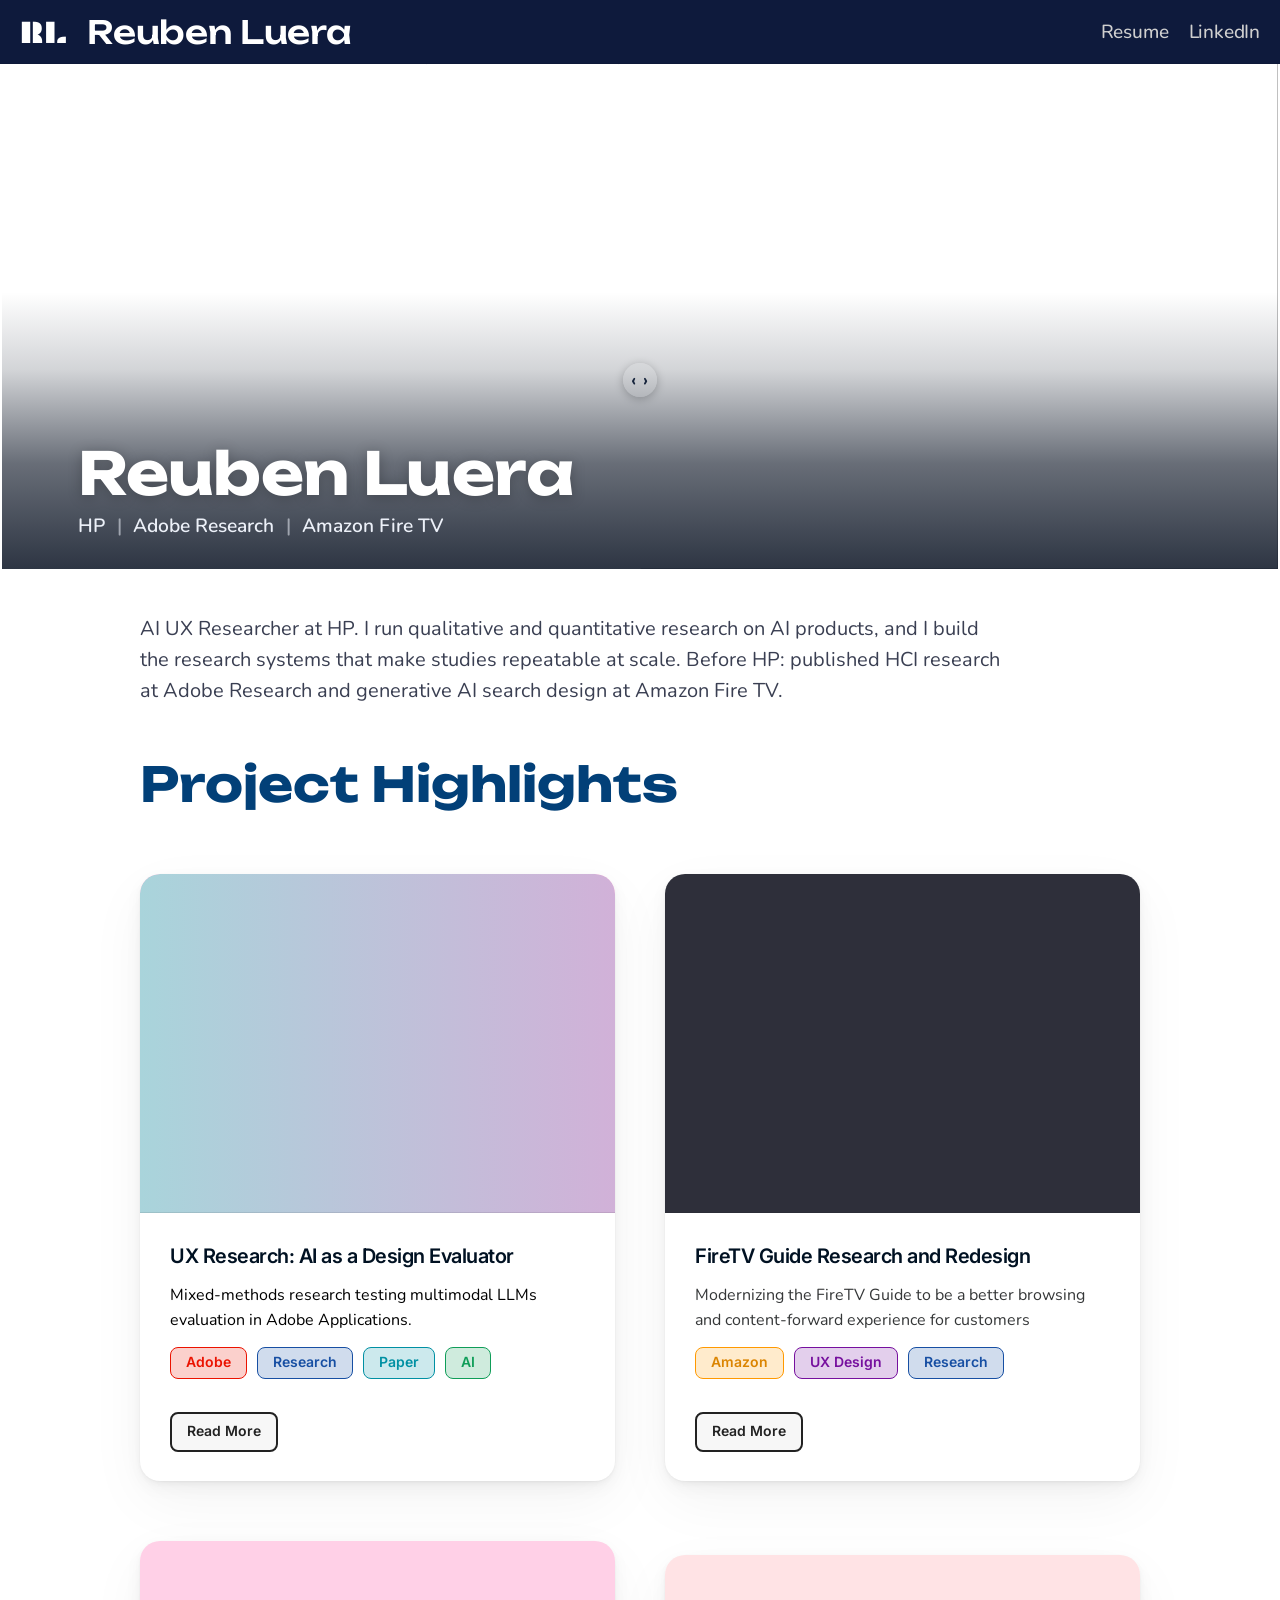
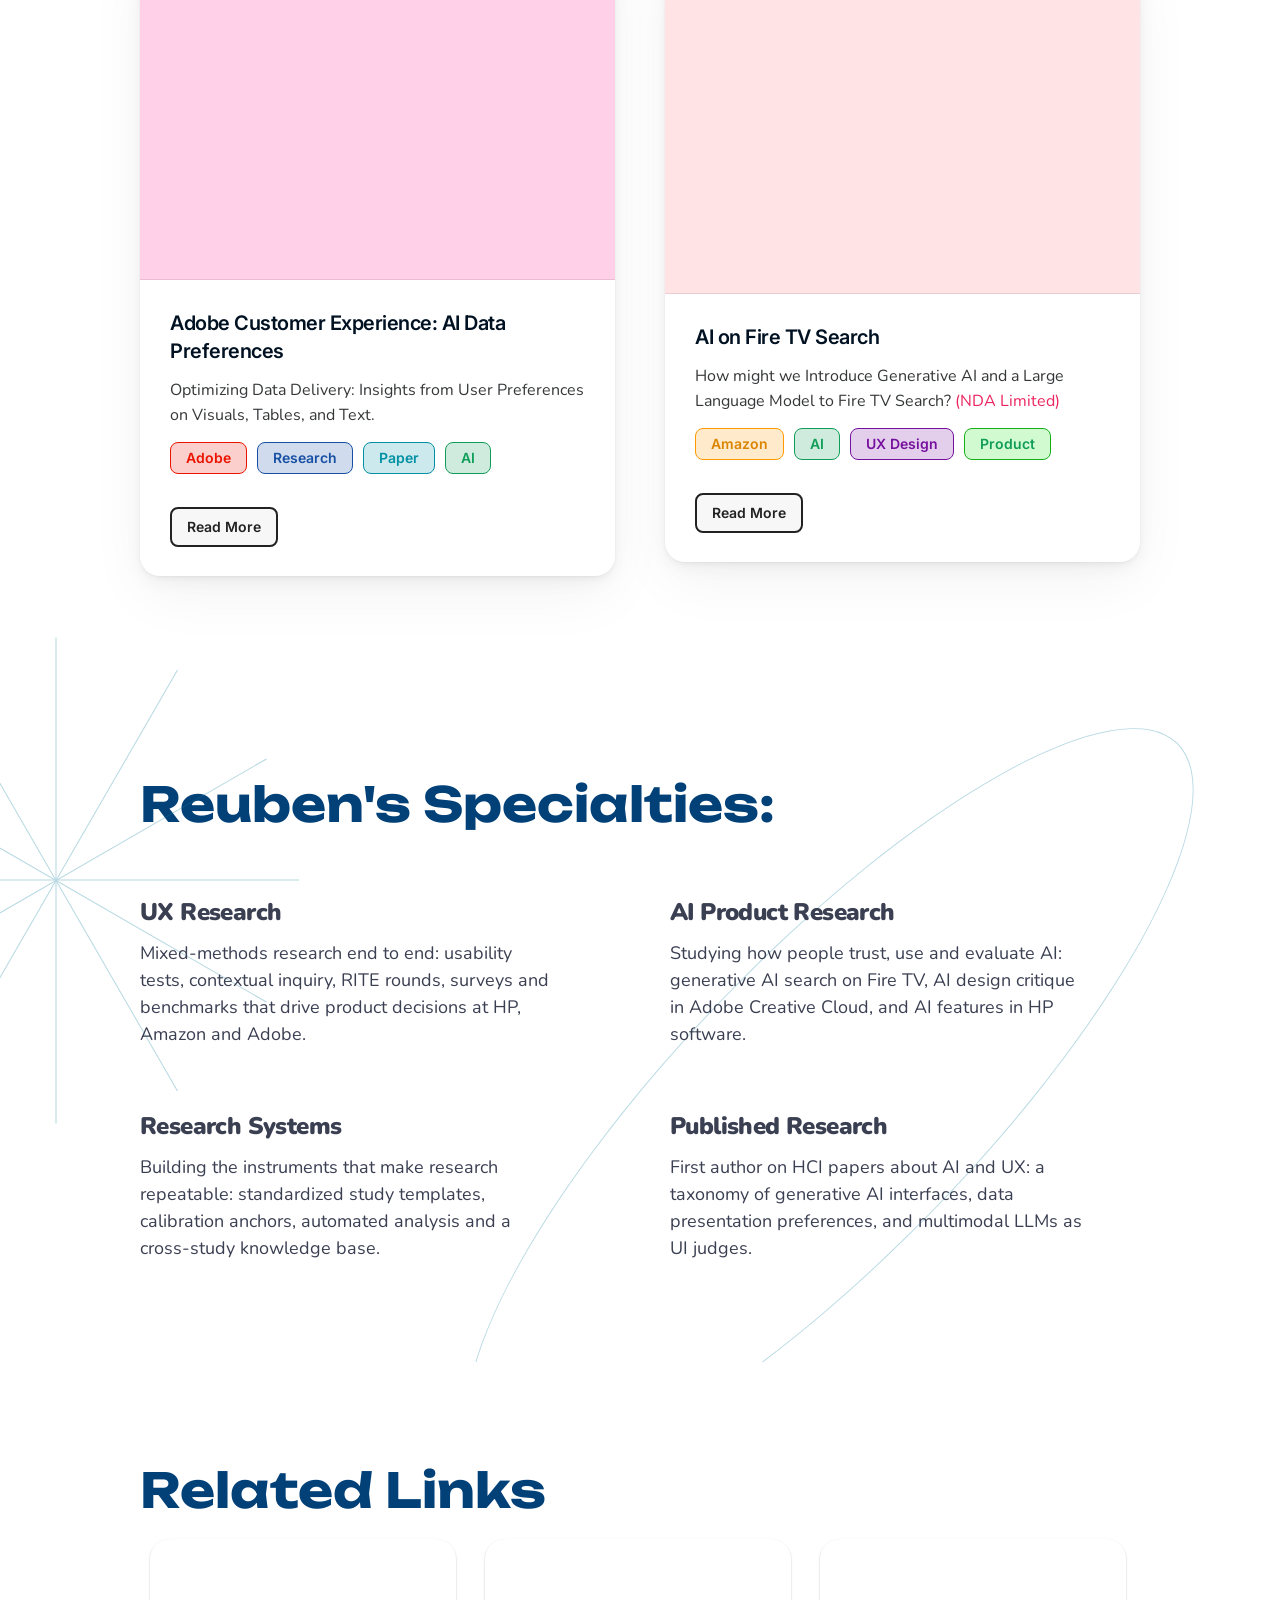
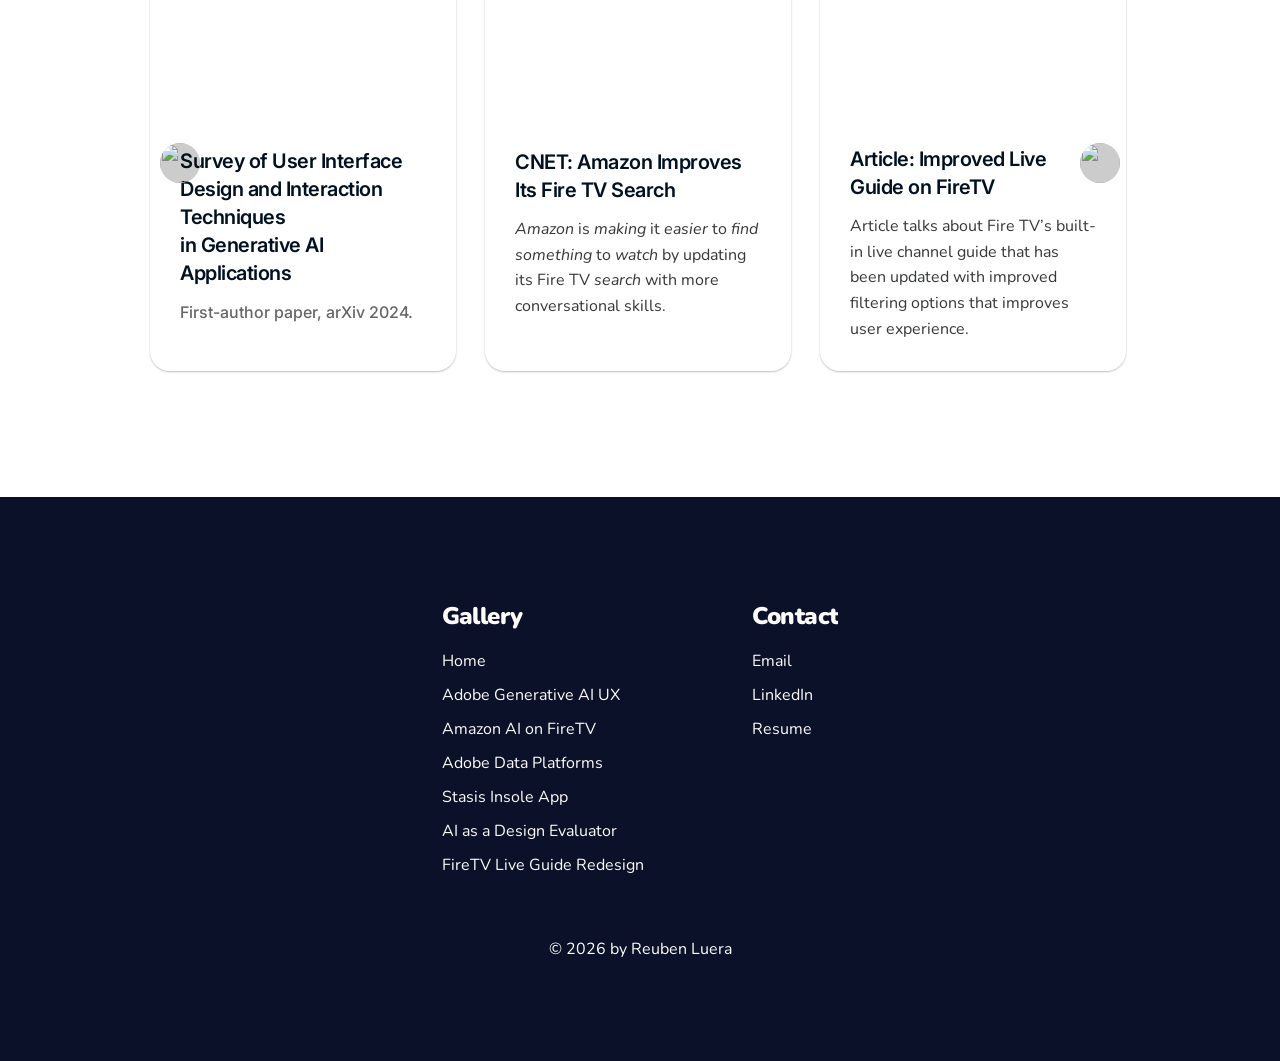
==== commit 1edc57db: "Merge branch 'main' into hero-overlay # Conflicts: #	aiftv-2/index.html #	aiftv/index.html #	index.h" ====
--- a/index.html
+++ b/index.html
@@ -22,7 +22,7 @@
 <meta name="twitter:image" content="https://reubenluera.github.io/assets/og.jpg?v=2">
 <link rel="preconnect" href="https://fonts.googleapis.com"><link rel="preconnect" href="https://fonts.gstatic.com" crossorigin>
 <link rel="stylesheet" href="https://fonts.googleapis.com/css2?family=Inter:wght@400;500;600;700;800&family=Inter+Tight:wght@500;600;700&family=Montserrat:ital,wght@0,400;0,500;0,600;0,700;0,800;0,900;1,400&family=Nunito:ital,wght@0,400;0,500;0,600;0,700;0,800;0,900;1,400&family=Plaster&family=Unbounded:wght@400;500;600;700&display=swap">
-<link rel="stylesheet" href="assets/base.css?v=nv1">
+<link rel="stylesheet" href="assets/base.css?v=ho2">
 <style>
 .nvA6p4UUqO{position:relative;width:100%;height:auto;display:flex;flex-direction:column;justify-content:flex-start;align-items:center;gap:0px;background:rgb(254, 252, 251);overflow:hidden}
 .nlQNIJgDFj{position:fixed;left:0px;right:0px;top:0px;flex-shrink:0;height:64px;z-index:10}
@@ -564,7 +564,7 @@
 </style>
 </head>
 <body>
-<div class="nvA6p4UUqO"><div class="inst nlQNIJgDFj" data-instance data-component="Navigation 4"><div class="variant nlQNIJgDFj_Ta37niE7v" data-variant="Ta37niE7v"><div class="nObHOKABcv"><div class="nXviI0Y9OV"><a class="rt ndkblyniXS" href="./"><p>RL</p></a><a class="rt nVkGFjsyVC" href="./"><p>Reuben Luera</p></a></div></div><div class="nDPiUMCuep"><div class="nOT2uP1n9U"></div><div class="ni_y7MMljP"><a class="rt nHM8JUFKR8" href="https://drive.google.com/file/d/1-4WC2Kq7KHPikC_4yO-IUz8NMZVW1yvx/view?usp=sharing" target="_blank" rel="noopener"><p>Resume</p></a><a class="rt nD02a3BYnx" href="https://www.linkedin.com/in/reuben-luera/" target="_blank" rel="noopener"><p>LinkedIn</p></a></div></div></div><div class="variant nlQNIJgDFj_x9P66OzGx" data-variant="x9P66OzGx"><div class="nav-phone-links"><a href="https://drive.google.com/file/d/1-4WC2Kq7KHPikC_4yO-IUz8NMZVW1yvx/view?usp=sharing" target="_blank" rel="noopener">Resume</a><a href="https://www.linkedin.com/in/reuben-luera/" target="_blank" rel="noopener">LinkedIn</a></div><div class="nx9P66OzGxObHOKABcv"><div class="nx9P66OzGxXviI0Y9OV"><a class="rt nx9P66OzGxdkblyniXS" href="./"><p>RL</p></a><a class="rt nx9P66OzGxVkGFjsyVC" href="./"><p>Reuben Luera</p></a></div></div><div class="nx9P66OzGxDPiUMCuep"><div class="inst nx9P66OzGxiq1JCvODL" data-component="Links: Product"></div><div class="nx9P66OzGxOT2uP1n9U"></div><div class="nx9P66OzGxi_y7MMljP"><a class="rt nx9P66OzGxHM8JUFKR8" href="https://drive.google.com/file/d/1-4WC2Kq7KHPikC_4yO-IUz8NMZVW1yvx/view?usp=sharing" target="_blank" rel="noopener"><p>Resume</p></a><a class="rt nx9P66OzGxD02a3BYnx" href="https://www.linkedin.com/in/reuben-luera/" target="_blank" rel="noopener"><p>LinkedIn</p></a></div><div class="inst nx9P66OzGxJdBYxtasJ" data-component="Links: Resources"></div><div class="inst nx9P66OzGxxjlnjooMd" data-component="Links: Community"></div></div></div></div><div class="nbJl4YPxNB"><div class="nMbd5OdMxj"><div class="inst nc6zq_F9zd before-after" data-instance data-component="BeforeAfter" style="--pos:50%"><img class="ba-left" src="assets/images/hero-qual-quant-color.webp?v=3" alt="Reuben Luera, AI UX Researcher. Split portrait labeled Qualitative on the left and Quantitative on the right."><img class="ba-right" src="assets/images/hero-qual-quant-sketch.webp?v=3" alt=""><div class="ba-line"></div><input class="ba-range" type="range" min="0" max="100" value="50" aria-label="Compare"></div><div class="hero-intro"><h1>Reuben Luera</h1><p>AI UX Researcher at HP. I run qualitative and quantitative research on AI products, and I build the research systems that make studies repeatable at scale. Before HP: published HCI research at Adobe Research and generative AI search design at Amazon Fire TV.</p></div></div></div><div class="nIWrqHTkji"><div class="rt nyTndgTSx0"><h2>Project Highlights</h2></div><div class="nYycZgH4dD"><div class="inst nTnsw82KDW" data-instance data-component="Card"><a class="variant nTnsw82KDW_YEi3f_NM_" data-variant="YEi3f_NM_" href="mllmjudge/"><div class="nYEi3f_NM_YPnArTXVZ"><div class="nYEi3f_NM_EdpnKjpIN"><div class="nYEi3f_NM_bCOuGcbKQ" role="img" aria-label="Figure: Project Highlights"></div></div></div><div class="nYEi3f_NM_U0TUU7XFZ"><div class="rt nYEi3f_NM_srI__Fmmy"><h3>UX Research: AI as a Design Evaluator</h3></div><div class="rt nYEi3f_NM_foAq5zC_T"><p>Mixed-methods research testing multimodal LLMs evaluation in Adobe Applications.</p></div><div class="nYEi3f_NM_Lu4RU06_U"><button class="nYEi3f_NM_w8pEQqQ3s"><div class="rt nYEi3f_NM_itZlyiTNU"><p>Adobe</p></div></button><button class="nYEi3f_NM_MuwVS09m0"><div class="rt nYEi3f_NM_J2SQM0_gv"><p>Research</p></div></button><button class="nYEi3f_NM_BOkAE0vN0"><div class="rt nYEi3f_NM_CCWZikfdw"><p>Paper</p></div></button><button class="nYEi3f_NM_I0Na0LCwt"><div class="rt nYEi3f_NM_QroBZlQdn"><p>AI</p></div></button></div><div class="inst nYEi3f_NM_XKVEcJ_xk" data-instance data-component="Read more Button"><div class="variant nYEi3f_NM_XKVEcJ_xk_Sn5kPeTr0" data-variant="Sn5kPeTr0"><div class="rt nSn5kPeTr0IHy4gOEuU"><p>Read More</p></div></div></div></div></a><a class="variant nTnsw82KDW_BQ7REBfLw" data-variant="BQ7REBfLw" href="mllmjudge/"><div class="nBQ7REBfLwYPnArTXVZ"><div class="nBQ7REBfLwEdpnKjpIN"><div class="nBQ7REBfLwbCOuGcbKQ" role="img" aria-label="Figure: UX Research: AI as a Design Evaluator"></div></div></div><div class="nBQ7REBfLwU0TUU7XFZ"><div class="rt nBQ7REBfLwsrI__Fmmy"><h3>UX Research: AI as a Design Evaluator</h3></div><div class="rt nBQ7REBfLwfoAq5zC_T"><p>Mixed-methods research testing multimodal LLMs evaluation in Adobe Applications.</p></div><div class="nBQ7REBfLwLu4RU06_U"><button class="nBQ7REBfLww8pEQqQ3s"><div class="rt nBQ7REBfLwitZlyiTNU"><p>Adobe</p></div></button><button class="nBQ7REBfLwMuwVS09m0"><div class="rt nBQ7REBfLwJ2SQM0_gv"><p>Research</p></div></button><button class="nBQ7REBfLwBOkAE0vN0"><div class="rt nBQ7REBfLwCCWZikfdw"><p>Paper</p></div></button><button class="nBQ7REBfLwI0Na0LCwt"><div class="rt nBQ7REBfLwQroBZlQdn"><p>AI</p></div></button></div><div class="inst nBQ7REBfLwXKVEcJ_xk" data-instance data-component="Read more Button"><div class="variant nBQ7REBfLwXKVEcJ_xk_Bn1oOBSqa" data-variant="Bn1oOBSqa"><div class="rt nIHy4gOEuU"><p>Read More</p></div></div><div class="variant nBQ7REBfLwXKVEcJ_xk_y86CueWO_" data-variant="y86CueWO_"><div class="rt ny86CueWO_IHy4gOEuU"><p>Read More</p></div></div></div></div></a></div><div class="inst nevm9pJMn9" data-instance data-component="Card"><a class="variant nevm9pJMn9_JPomyDDf0" data-variant="JPomyDDf0" href="aiftv-2/"><div class="nJPomyDDf0YPnArTXVZ"><div class="nJPomyDDf0Gvytbhaiy" role="img" aria-label="Figure: UX Research: AI as a Design Evaluator"></div></div><div class="nJPomyDDf0U0TUU7XFZ"><div class="rt nJPomyDDf0srI__Fmmy"><h3>FireTV Guide Research and Redesign</h3></div><div class="rt nJPomyDDf0foAq5zC_T"><p>Modernizing the FireTV Guide to be a better browsing and content-forward experience for customers</p></div><div class="nJPomyDDf0Lu4RU06_U"><button class="nJPomyDDf0KfRNzQH7y"><div class="rt nJPomyDDf0pJMIOaBDW"><p>Amazon</p></div></button><button class="nJPomyDDf0jpQjS2kYt"><div class="rt nJPomyDDf0Nq6DZ0kDz"><p>UX Design</p></div></button><button class="nJPomyDDf0MuwVS09m0"><div class="rt nJPomyDDf0J2SQM0_gv"><p>Research</p></div></button></div><div class="inst nJPomyDDf0XKVEcJ_xk" data-instance data-component="Read more Button"><div class="variant nJPomyDDf0XKVEcJ_xk_Sn5kPeTr0" data-variant="Sn5kPeTr0"><div class="rt nSn5kPeTr0IHy4gOEuU"><p>Read More</p></div></div></div></div></a><a class="variant nevm9pJMn9_KJDtBRsJ9" data-variant="KJDtBRsJ9" href="aiftv-2/"><div class="nKJDtBRsJ9YPnArTXVZ"><div class="nKJDtBRsJ9Gvytbhaiy" role="img" aria-label="Figure: FireTV Guide Research and Redesign"></div></div><div class="nKJDtBRsJ9U0TUU7XFZ"><div class="rt nKJDtBRsJ9srI__Fmmy"><h3>FireTV Guide Research and Redesign</h3></div><div class="rt nKJDtBRsJ9foAq5zC_T"><p>Modernizing the FireTV Guide to be a better browsing and content-forward experience for customers</p></div><div class="nKJDtBRsJ9Lu4RU06_U"><button class="nKJDtBRsJ9KfRNzQH7y"><div class="rt nKJDtBRsJ9pJMIOaBDW"><p>Amazon</p></div></button><button class="nKJDtBRsJ9jpQjS2kYt"><div class="rt nKJDtBRsJ9Nq6DZ0kDz"><p>UX Design</p></div></button><button class="nKJDtBRsJ9MuwVS09m0"><div class="rt nKJDtBRsJ9J2SQM0_gv"><p>Research</p></div></button></div><div class="inst nKJDtBRsJ9XKVEcJ_xk" data-instance data-component="Read more Button"><div class="variant nKJDtBRsJ9XKVEcJ_xk_Bn1oOBSqa" data-variant="Bn1oOBSqa"><div class="rt nIHy4gOEuU"><p>Read More</p></div></div><div class="variant nKJDtBRsJ9XKVEcJ_xk_y86CueWO_" data-variant="y86CueWO_"><div class="rt ny86CueWO_IHy4gOEuU"><p>Read More</p></div></div></div></div></a></div></div><div class="ng4mm69FI1"><div class="inst ndTw_4PsgZ" data-instance data-component="Card"><a class="variant ndTw_4PsgZ_j5hLWVEib" data-variant="j5hLWVEib" href="optimizing/"><div class="nj5hLWVEibYPnArTXVZ"><div class="nj5hLWVEibGvytbhaiy" role="img" aria-label="Figure: FireTV Guide Research and Redesign"></div></div><div class="nj5hLWVEibU0TUU7XFZ"><div class="rt nj5hLWVEibsrI__Fmmy"><h3>Adobe Customer Experience: AI Data Preferences</h3></div><div class="rt nj5hLWVEibfoAq5zC_T"><p>Optimizing Data Delivery: Insights from User Preferences on Visuals, Tables, and Text.</p></div><div class="nj5hLWVEibLu4RU06_U"><button class="nj5hLWVEibw8pEQqQ3s"><div class="rt nj5hLWVEibitZlyiTNU"><p>Adobe</p></div></button><button class="nj5hLWVEibMuwVS09m0"><div class="rt nj5hLWVEibJ2SQM0_gv"><p>Research</p></div></button><button class="nj5hLWVEibBOkAE0vN0"><div class="rt nj5hLWVEibCCWZikfdw"><p>Paper</p></div></button><button class="nj5hLWVEibI0Na0LCwt"><div class="rt nj5hLWVEibQroBZlQdn"><p>AI</p></div></button></div><div class="inst nj5hLWVEibXKVEcJ_xk" data-instance data-component="Read more Button"><div class="variant nj5hLWVEibXKVEcJ_xk_Sn5kPeTr0" data-variant="Sn5kPeTr0"><div class="rt nSn5kPeTr0IHy4gOEuU"><p>Read More</p></div></div></div></div></a><a class="variant ndTw_4PsgZ_uJBEK4GE9" data-variant="uJBEK4GE9" href="optimizing/"><div class="nuJBEK4GE9YPnArTXVZ"><div class="nuJBEK4GE9Gvytbhaiy" role="img" aria-label="Figure: Adobe Customer Experience: AI Data Preferences"></div></div><div class="nuJBEK4GE9U0TUU7XFZ"><div class="rt nuJBEK4GE9srI__Fmmy"><h3>Adobe Customer Experience: AI Data Preferences</h3></div><div class="rt nuJBEK4GE9foAq5zC_T"><p>Optimizing Data Delivery: Insights from User Preferences on Visuals, Tables, and Text.</p></div><div class="nuJBEK4GE9Lu4RU06_U"><button class="nuJBEK4GE9w8pEQqQ3s"><div class="rt nuJBEK4GE9itZlyiTNU"><p>Adobe</p></div></button><button class="nuJBEK4GE9MuwVS09m0"><div class="rt nuJBEK4GE9J2SQM0_gv"><p>Research</p></div></button><button class="nuJBEK4GE9BOkAE0vN0"><div class="rt nuJBEK4GE9CCWZikfdw"><p>Paper</p></div></button><button class="nuJBEK4GE9I0Na0LCwt"><div class="rt nuJBEK4GE9QroBZlQdn"><p>AI</p></div></button></div><div class="inst nuJBEK4GE9XKVEcJ_xk" data-instance data-component="Read more Button"><div class="variant nuJBEK4GE9XKVEcJ_xk_Bn1oOBSqa" data-variant="Bn1oOBSqa"><div class="rt nIHy4gOEuU"><p>Read More</p></div></div><div class="variant nuJBEK4GE9XKVEcJ_xk_y86CueWO_" data-variant="y86CueWO_"><div class="rt ny86CueWO_IHy4gOEuU"><p>Read More</p></div></div></div></div></a></div><div class="inst nNQQDktcik" data-instance data-component="Card"><a class="variant nNQQDktcik_zKpzWK9U1" data-variant="zKpzWK9U1" href="aiftv/"><div class="nzKpzWK9U1YPnArTXVZ"><div class="nzKpzWK9U1Gvytbhaiy" role="img" aria-label="Figure: Adobe Customer Experience: AI Data Preferences"></div></div><div class="nzKpzWK9U1U0TUU7XFZ"><div class="rt nzKpzWK9U1srI__Fmmy"><h3>AI on Fire TV Search</h3></div><div class="rt nzKpzWK9U1foAq5zC_T"><p>How might we Introduce Generative AI and a Large Language Model to Fire TV Search? <span style="color:rgb(235, 37, 96)">(NDA Limited)</span></p></div><div class="nzKpzWK9U1Lu4RU06_U"><button class="nzKpzWK9U1KfRNzQH7y"><div class="rt nzKpzWK9U1pJMIOaBDW"><p>Amazon</p></div></button><button class="nzKpzWK9U1I0Na0LCwt"><div class="rt nzKpzWK9U1QroBZlQdn"><p>AI</p></div></button><button class="nzKpzWK9U1jpQjS2kYt"><div class="rt nzKpzWK9U1Nq6DZ0kDz"><p>UX Design</p></div></button><button class="nzKpzWK9U1CMFQTv3LN"><div class="rt nzKpzWK9U1KPjdi2VGD"><p>Product</p></div></button></div><div class="inst nzKpzWK9U1XKVEcJ_xk" data-instance data-component="Read more Button"><div class="variant nzKpzWK9U1XKVEcJ_xk_Sn5kPeTr0" data-variant="Sn5kPeTr0"><div class="rt nSn5kPeTr0IHy4gOEuU"><p>Read More</p></div></div></div></div></a><a class="variant nNQQDktcik_ivmprga4x" data-variant="ivmprga4x" href="aiftv/"><div class="nivmprga4xYPnArTXVZ"><div class="nivmprga4xGvytbhaiy" role="img" aria-label="Figure: AI on Fire TV Search"></div></div><div class="nivmprga4xU0TUU7XFZ"><div class="rt nivmprga4xsrI__Fmmy"><h3>AI on Fire TV Search</h3></div><div class="rt nivmprga4xfoAq5zC_T"><p>How might we Introduce Generative AI and a Large Language Model to Fire TV Search? <span style="color:rgb(235, 37, 96)">(NDA Limited)</span></p></div><div class="nivmprga4xLu4RU06_U"><button class="nivmprga4xKfRNzQH7y"><div class="rt nivmprga4xpJMIOaBDW"><p>Amazon</p></div></button><button class="nivmprga4xI0Na0LCwt"><div class="rt nivmprga4xQroBZlQdn"><p>AI</p></div></button><button class="nivmprga4xjpQjS2kYt"><div class="rt nivmprga4xNq6DZ0kDz"><p>UX Design</p></div></button><button class="nivmprga4xCMFQTv3LN"><div class="rt nivmprga4xKPjdi2VGD"><p>Product</p></div></button></div><div class="inst nivmprga4xXKVEcJ_xk" data-instance data-component="Read more Button"><div class="variant nivmprga4xXKVEcJ_xk_Bn1oOBSqa" data-variant="Bn1oOBSqa"><div class="rt nIHy4gOEuU"><p>Read More</p></div></div><div class="variant nivmprga4xXKVEcJ_xk_y86CueWO_" data-variant="y86CueWO_"><div class="rt ny86CueWO_IHy4gOEuU"><p>Read More</p></div></div></div></div></a></div></div></div><div class="nu819LNN5w"><div class="rt nXTihsQjj1"><h2>Reuben&#x27;s Specialties:</h2></div><div class="nJ7aakRI2A"><div class="neOUrByhQU"><div class="rt niHQtNsPX0"><h2>UX Research</h2></div><div class="rt nWnvtbm3vx"><p>Mixed-methods research end to end: usability tests, contextual inquiry, RITE rounds, surveys and benchmarks that drive product decisions at HP, Amazon and Adobe.</p></div></div><div class="nF___c2p4X"><div class="rt nWV8EMvyuf"><h2>AI Product Research</h2></div><div class="rt nLuE536VIq"><p>Studying how people trust, use and evaluate AI: generative AI search on Fire TV, AI design critique in Adobe Creative Cloud, and AI features in HP software.</p></div></div><div class="nk6rIrm1EP"><div class="rt nSifnk8UI_"><h2>Research Systems</h2></div><div class="rt ncUteRPi2Z"><p>Building the instruments that make research repeatable: standardized study templates, calibration anchors, automated analysis and a cross-study knowledge base.</p></div></div><div class="nZ5uAmNlef"><div class="rt nB0bdJ81an"><h2>Published Research</h2></div><div class="rt nNrjZbEo73"><p>First author on HCI papers about AI and UX: a taxonomy of generative AI interfaces, data presentation preferences, and multimodal LLMs as UI judges.</p></div></div><div class="nnXgXTR6Uy"></div><div class="nAUUtwLbwq"><div class="ntt90yurD_"></div><div class="ng8Ds1WdAc"></div><div class="niIcMUFmpa"></div><div class="nnN2vWdBgC"></div><div class="nGDe3MITj7"></div><div class="nYkqII0Shr"></div></div></div></div><div class="nNu7WDnfiU"><div class="nQRRlRV1js"><div class="rt nagAZ0PCSX"><h2>Related Links</h2></div><div class="inst nEgspn1MET carousel" data-instance data-component="Carousel" style="--gap:29px;--arrow-size:40px;--arrow-radius:40px;--arrow-pad:20px;--arrow-fill:rgba(0, 0, 0, 0.2);--track-pad:10px"><div class="carousel-track"><div class="inst nAJI_sTmRj" data-instance data-component="Card 2"><a class="variant nAJI_sTmRj_yP8RwTL82" data-variant="yP8RwTL82" href="https://arxiv.org/abs/2410.22370"><div class="nyP8RwTL82gq3QaVDPK" role="img" aria-label="Figure: Survey of User Interface Design and Interaction Techniques"></div><div class="nyP8RwTL82SeMC7gjNh"><div class="rt nyP8RwTL82q2tMERU6b"><h3>Survey of User Interface Design and Interaction Techniques</h3><h3>in Generative AI Applications</h3></div><div class="rt nyP8RwTL82KXQc1iMKM"><p>First-author paper, arXiv 2024.</p></div></div></a><a class="variant nAJI_sTmRj_QrHsQdJEP" data-variant="QrHsQdJEP" href="https://arxiv.org/abs/2410.22370"><div class="nQrHsQdJEPgq3QaVDPK" role="img" aria-label="Figure: Survey of User Interface Design and Interaction Techniques"></div><div class="nQrHsQdJEPSeMC7gjNh"><div class="rt nQrHsQdJEPq2tMERU6b"><h3>Survey of User Interface Design and Interaction Techniques</h3><h3>in Generative AI Applications</h3></div><div class="rt nQrHsQdJEPKXQc1iMKM"><p>First-author paper, arXiv 2024.</p></div></div></a></div><div class="inst nWtCBmdJjg" data-instance data-component="Card 2"><a class="variant nWtCBmdJjg_ILOQ4hLKS" data-variant="ILOQ4hLKS" href="https://www.cnet.com/videos/amazon-improves-its-fire-tv-search/" target="_blank" rel="noopener"><div class="nILOQ4hLKSgq3QaVDPK" role="img" aria-label="Figure: CNET: Amazon Improves Its Fire TV Search"></div><div class="nILOQ4hLKSSeMC7gjNh"><div class="rt nILOQ4hLKSq2tMERU6b"><h3>CNET: Amazon Improves Its Fire TV Search</h3></div><div class="rt nILOQ4hLKSKXQc1iMKM"><p><em>Amazon</em> is <em>making</em> it <em>easier</em> to <em>find something</em> to <em>watch</em> by updating its Fire TV <em>search</em> with more conversational skills.</p></div></div></a><a class="variant nWtCBmdJjg_ebx7whhVr" data-variant="ebx7whhVr" href="https://www.cnet.com/videos/amazon-improves-its-fire-tv-search/" target="_blank" rel="noopener"><div class="nebx7whhVrgq3QaVDPK" role="img" aria-label="Figure: CNET: Amazon Improves Its Fire TV Search"></div><div class="nebx7whhVrSeMC7gjNh"><div class="rt nebx7whhVrq2tMERU6b"><h3>CNET: Amazon Improves Its Fire TV Search</h3></div><div class="rt nebx7whhVrKXQc1iMKM"><p><em>Amazon</em> is <em>making</em> it <em>easier</em> to <em>find something</em> to <em>watch</em> by updating its Fire TV <em>search</em> with more conversational skills.</p></div></div></a></div><div class="inst nmayBF50sd" data-instance data-component="Card 2"><a class="variant nmayBF50sd_RNGqzo7D7" data-variant="RNGqzo7D7" href="https://www.aftvnews.com/fire-tvs-built-in-live-channel-guide-has-been-updated-with-improved-filtering-options/"><div class="nRNGqzo7D7gq3QaVDPK" role="img" aria-label="Figure: Article: Improved Live Guide on FireTV"></div><div class="nRNGqzo7D7SeMC7gjNh"><div class="rt nRNGqzo7D7q2tMERU6b"><h3>Article: Improved Live Guide on FireTV</h3></div><div class="rt nRNGqzo7D7KXQc1iMKM"><p>Article talks about Fire TV’s built-in live channel guide that has been updated with improved filtering options that improves user experience.</p></div></div></a><a class="variant nmayBF50sd_TnkrVVtuz" data-variant="TnkrVVtuz" href="https://www.aftvnews.com/fire-tvs-built-in-live-channel-guide-has-been-updated-with-improved-filtering-options/"><div class="nTnkrVVtuzgq3QaVDPK" role="img" aria-label="Figure: Article: Improved Live Guide on FireTV"></div><div class="nTnkrVVtuzSeMC7gjNh"><div class="rt nTnkrVVtuzq2tMERU6b"><h3>Article: Improved Live Guide on FireTV</h3></div><div class="rt nTnkrVVtuzKXQc1iMKM"><p>Article talks about Fire TV’s built-in live channel guide that has been updated with improved filtering options that improves user experience.</p></div></div></a></div><div class="inst nVlPK11xLf" data-instance data-component="Card 2"><a class="variant nVlPK11xLf_n0vyjMB6q" data-variant="n0vyjMB6q" href="https://research.adobe.com/news/gem-fellows-career-shifts-at-adobe-research/"><div class="ngq3QaVDPK" role="img" aria-label="Figure: Adobe Research: GEM Fellows&#x27; Experience"></div><div class="nSeMC7gjNh"><div class="rt nq2tMERU6b"><h3>Adobe Research: GEM Fellows&#x27; Experience</h3></div><div class="rt nKXQc1iMKM"><p>An inside interview at how GEM Fellows are making new discoveries, and big career shifts, at Adobe Research now and in the future</p></div></div></a><a class="variant nVlPK11xLf_xy_rqwukj" data-variant="xy_rqwukj" href="https://research.adobe.com/news/gem-fellows-career-shifts-at-adobe-research/"><div class="nxy_rqwukjgq3QaVDPK" role="img" aria-label="Figure: Adobe Research: GEM Fellows&#x27; Experience"></div><div class="nxy_rqwukjSeMC7gjNh"><div class="rt nxy_rqwukjq2tMERU6b"><h3>Adobe Research: GEM Fellows&#x27; Experience</h3></div><div class="rt nxy_rqwukjKXQc1iMKM"><p>An inside interview at how GEM Fellows are making new discoveries, and big career shifts, at Adobe Research now and in the future</p></div></div></a></div><div class="inst nbakmA86wN" data-instance data-component="Card 2"><a class="variant nbakmA86wN_fgtHtOY1f" data-variant="fgtHtOY1f" href="https://www.linkedin.com/posts/adobe_adobelife-activity-7381744840864124929-pdTQ?utm_source=share&amp;utm_medium=member_desktop&amp;rcm=ACoAACwvR_8BHjePMz2hO_xk6o689smtzLDTbwc" target="_blank" rel="noopener"><div class="nfgtHtOY1fgq3QaVDPK" role="img" aria-label="Figure: Adobe Life: Achievement Spotlight"></div><div class="nfgtHtOY1fSeMC7gjNh"><div class="rt nfgtHtOY1fq2tMERU6b"><h3>Adobe Life: <br>Achievement Spotlight</h3></div><div class="rt nfgtHtOY1fKXQc1iMKM"><p>&quot;From zero research experience to presenting his own research at an international conference. That’s been the journey for Adobe Research intern Reuben Luera…&quot;</p></div></div></a><a class="variant nbakmA86wN_DnjuPTQsV" data-variant="DnjuPTQsV" href="https://www.linkedin.com/posts/adobe_adobelife-activity-7381744840864124929-pdTQ?utm_source=share&amp;utm_medium=member_desktop&amp;rcm=ACoAACwvR_8BHjePMz2hO_xk6o689smtzLDTbwc" target="_blank" rel="noopener"><div class="nDnjuPTQsVgq3QaVDPK" role="img" aria-label="Figure: Adobe Life: Achievement Spotlight"></div><div class="nDnjuPTQsVSeMC7gjNh"><div class="rt nDnjuPTQsVq2tMERU6b"><h3>Adobe Life: <br>Achievement Spotlight</h3></div><div class="rt nDnjuPTQsVKXQc1iMKM"><p>&quot;From zero research experience to presenting his own research at an international conference. That’s been the journey for Adobe Research intern Reuben Luera…&quot;</p></div></div></a></div><div class="inst nBAQCFKot7" data-instance data-component="Card 2"><a class="variant nBAQCFKot7_pnt31bpxh" data-variant="pnt31bpxh" href="https://www.instagram.com/p/CUqmEHJPgy6/?igsh=MzRlODBiNWFlZA==" target="_blank" rel="noopener"><div class="npnt31bpxhgq3QaVDPK" role="img" aria-label="Figure: Friends of Figma Panel: Ask a UX Design Intern"></div><div class="npnt31bpxhSeMC7gjNh"><div class="rt npnt31bpxhq2tMERU6b"><h3>Friends of Figma Panel: Ask a UX Design Intern</h3></div><div class="rt npnt31bpxhKXQc1iMKM"><p>A Former Intern panel will answer questions you have on Friends of Figma&#x27;s first virtual event, &quot;Ask a UX Design Intern.&quot;</p></div></div></a><a class="variant nBAQCFKot7_ZBG1hEGly" data-variant="ZBG1hEGly" href="https://www.instagram.com/p/CUqmEHJPgy6/?igsh=MzRlODBiNWFlZA==" target="_blank" rel="noopener"><div class="nZBG1hEGlygq3QaVDPK" role="img" aria-label="Figure: Friends of Figma Panel: Ask a UX Design Intern"></div><div class="nZBG1hEGlySeMC7gjNh"><div class="rt nZBG1hEGlyq2tMERU6b"><h3>Friends of Figma Panel: Ask a UX Design Intern</h3></div><div class="rt nZBG1hEGlyKXQc1iMKM"><p>A Former Intern panel will answer questions you have on Friends of Figma&#x27;s first virtual event, &quot;Ask a UX Design Intern.&quot;</p></div></div></a></div></div><button class="car-btn car-prev" aria-label="Previous"><img src="assets/images/6tTbkXggWgQCAJ4DO2QEdXXmgM.svg" alt="" width="40" height="40"></button><button class="car-btn car-next" aria-label="Next"><img src="assets/images/11KSGbIZoRSg4pjdnUoif6MKHI.svg" alt="" width="40" height="40"></button></div></div></div><div class="inst nvX6TNWpYy" data-instance data-component="Footer"><div class="variant nvX6TNWpYy_fjMc43YoF" data-variant="fjMc43YoF"><div class="nePy9C0EDZ"><div class="nWdflHQpew"><div class="rt nS_Aza2TGs"><p>Gallery</p></div><div class="nmah2Uvv0M"><a class="rt nikoF5H0hH" href="./"><p>Home</p></a><a class="rt nw_UgKHZL5" href="survey/"><p>Adobe Generative AI UX</p></a><a class="rt nQmYWEWmqh" href="aiftv/"><p>Amazon AI on FireTV </p></a><a class="rt nqkWkVobJY" href="optimizing/"><p>Adobe Data Platforms</p></a><a class="rt ndkq2eQh4f" href="stasis/"><p>Stasis Insole App</p></a><a class="rt ndkq2eQh4f" href="mllmjudge/"><p>AI as a Design Evaluator</p></a><a class="rt ndkq2eQh4f" href="aiftv-2/"><p>FireTV Live Guide Redesign</p></a></div></div><div class="nHaTRU4PDT"><div class="rt nzrnhSoIMz"><p>Contact</p></div><div class="nv1gR5C3HJ"><a class="rt nY0LTVhZ7c" href="mailto:benluera@gmail.com" target="_blank" rel="noopener"><p>Email</p></a><a class="rt nNHWxEOAcc" href="https://www.linkedin.com/in/reuben-luera/" target="_blank" rel="noopener"><p>LinkedIn</p></a><a class="rt nyNUcHU0ae" href="https://drive.google.com/file/d/1-4WC2Kq7KHPikC_4yO-IUz8NMZVW1yvx/view?usp=sharing" target="_blank" rel="noopener"><p>Resume</p></a></div></div></div><div class="nMWJNcbJWX"><div class="rt nUcZFVxcfo"><p>© 2026 by Reuben Luera</p></div></div></div><div class="variant nvX6TNWpYy_sOCrE0xPT" data-variant="sOCrE0xPT"><div class="nsOCrE0xPTePy9C0EDZ"><div class="nsOCrE0xPTWdflHQpew"><div class="rt nsOCrE0xPTS_Aza2TGs"><p>Gallery</p></div><div class="nsOCrE0xPTmah2Uvv0M"><a class="rt nsOCrE0xPTikoF5H0hH" href="./"><p>Home</p></a><a class="rt nsOCrE0xPTPsgKB3hV1" href="survey/"><p>Adobe Generative AI UX</p></a><a class="rt nsOCrE0xPTw_UgKHZL5" href="aiftv/"><p>Amazon AI on FireTV </p></a><a class="rt nsOCrE0xPTQmYWEWmqh" href="optimizing/"><p>Adobe Data Platforms</p></a><a class="rt nsOCrE0xPTdkq2eQh4f" href="stasis/"><p>Stasis Insole App</p></a><a class="rt nsOCrE0xPTdkq2eQh4f" href="mllmjudge/"><p>AI as a Design Evaluator</p></a><a class="rt nsOCrE0xPTdkq2eQh4f" href="aiftv-2/"><p>FireTV Live Guide Redesign</p></a></div></div><div class="nsOCrE0xPTHaTRU4PDT"><div class="rt nsOCrE0xPTzrnhSoIMz"><p>Contact</p></div><div class="nsOCrE0xPTv1gR5C3HJ"><a class="rt nsOCrE0xPTY0LTVhZ7c" href="mailto:benluera@gmail.com" target="_blank" rel="noopener"><p>Email</p></a><a class="rt nsOCrE0xPTNHWxEOAcc" href="https://www.linkedin.com/in/reuben-luera/" target="_blank" rel="noopener"><p>LinkedIn</p></a><a class="rt nsOCrE0xPTyNUcHU0ae" href="https://drive.google.com/file/d/1-4WC2Kq7KHPikC_4yO-IUz8NMZVW1yvx/view?usp=sharing" target="_blank" rel="noopener"><p>Resume</p></a></div></div></div><div class="nsOCrE0xPTMWJNcbJWX"><div class="rt nsOCrE0xPTUcZFVxcfo"><p>© 2026 by Reuben Luera</p></div></div></div><div class="variant nvX6TNWpYy_wBDK0Rmvs" data-variant="wBDK0Rmvs"><div class="nwBDK0RmvsePy9C0EDZ"><div class="nwBDK0RmvsWdflHQpew"><div class="rt nwBDK0RmvsS_Aza2TGs"><p>Gallery</p></div><div class="nwBDK0Rmvsmah2Uvv0M"><a class="rt nwBDK0RmvsikoF5H0hH" href="./"><p>Home</p></a><a class="rt nwBDK0Rmvsw_UgKHZL5" href="survey/"><p>Adobe Generative AI UX</p></a><a class="rt nwBDK0RmvsQmYWEWmqh" href="aiftv/"><p>Amazon AI on FireTV </p></a><a class="rt nwBDK0RmvsqkWkVobJY" href="optimizing/"><p>Adobe Data Platforms</p></a><a class="rt nwBDK0Rmvsdkq2eQh4f" href="stasis/"><p>Stasis Insole App</p></a><a class="rt nwBDK0Rmvsdkq2eQh4f" href="mllmjudge/"><p>AI as a Design Evaluator</p></a><a class="rt nwBDK0Rmvsdkq2eQh4f" href="aiftv-2/"><p>FireTV Live Guide Redesign</p></a></div></div><div class="nwBDK0RmvsHaTRU4PDT"><div class="rt nwBDK0RmvszrnhSoIMz"><p>Contact</p></div><div class="nwBDK0Rmvsv1gR5C3HJ"><a class="rt nwBDK0RmvsY0LTVhZ7c" href="mailto:benluera@gmail.com" target="_blank" rel="noopener"><p>Email</p></a><a class="rt nwBDK0RmvsNHWxEOAcc" href="https://www.linkedin.com/in/reuben-luera/" target="_blank" rel="noopener"><p>LinkedIn</p></a><a class="rt nwBDK0RmvsyNUcHU0ae" href="https://drive.google.com/file/d/1-4WC2Kq7KHPikC_4yO-IUz8NMZVW1yvx/view?usp=sharing" target="_blank" rel="noopener"><p>Resume</p></a></div></div></div><div class="nwBDK0RmvsMWJNcbJWX"><div class="rt nwBDK0RmvsUcZFVxcfo"><p>© 2026 by Reuben Luera</p></div></div></div><div class="variant nvX6TNWpYy_axIoftzp1" data-variant="axIoftzp1"><div class="naxIoftzp1ePy9C0EDZ"><div class="naxIoftzp1WdflHQpew"><div class="rt naxIoftzp1S_Aza2TGs"><p>Gallery</p></div><div class="naxIoftzp1mah2Uvv0M"><a class="rt naxIoftzp1ikoF5H0hH" href="./"><p>Home</p></a><a class="rt naxIoftzp1trVZ0mjTp" href="survey/"><p>Adobe Generative AI UX</p></a><a class="rt naxIoftzp1w_UgKHZL5" href="aiftv/"><p>Amazon AI on FireTV </p></a><a class="rt naxIoftzp1QmYWEWmqh" href="optimizing/"><p>Adobe Data Platforms</p></a><a class="rt naxIoftzp1dkq2eQh4f" href="stasis/"><p>Stasis Insole App</p></a><a class="rt naxIoftzp1dkq2eQh4f" href="mllmjudge/"><p>AI as a Design Evaluator</p></a><a class="rt naxIoftzp1dkq2eQh4f" href="aiftv-2/"><p>FireTV Live Guide Redesign</p></a></div></div><div class="naxIoftzp1HaTRU4PDT"><div class="rt naxIoftzp1zrnhSoIMz"><p>Contact</p></div><div class="naxIoftzp1v1gR5C3HJ"><a class="rt naxIoftzp1Y0LTVhZ7c" href="mailto:benluera@gmail.com" target="_blank" rel="noopener"><p>Email</p></a><a class="rt naxIoftzp1NHWxEOAcc" href="https://www.linkedin.com/in/reuben-luera/" target="_blank" rel="noopener"><p>LinkedIn</p></a><a class="rt naxIoftzp1yNUcHU0ae" href="https://drive.google.com/file/d/1-4WC2Kq7KHPikC_4yO-IUz8NMZVW1yvx/view?usp=sharing" target="_blank" rel="noopener"><p>Resume</p></a></div></div></div><div class="naxIoftzp1MWJNcbJWX"><div class="rt naxIoftzp1UcZFVxcfo"><p>© 2026 by Reuben Luera</p></div></div></div></div></div>
+<div class="nvA6p4UUqO"><div class="inst nlQNIJgDFj" data-instance data-component="Navigation 4"><div class="variant nlQNIJgDFj_Ta37niE7v" data-variant="Ta37niE7v"><div class="nObHOKABcv"><div class="nXviI0Y9OV"><a class="rt ndkblyniXS" href="./"><p>RL</p></a><a class="rt nVkGFjsyVC" href="./"><p>Reuben Luera</p></a></div></div><div class="nDPiUMCuep"><div class="nOT2uP1n9U"></div><div class="ni_y7MMljP"><a class="rt nHM8JUFKR8" href="https://drive.google.com/file/d/1-4WC2Kq7KHPikC_4yO-IUz8NMZVW1yvx/view?usp=sharing" target="_blank" rel="noopener"><p>Resume</p></a><a class="rt nD02a3BYnx" href="https://www.linkedin.com/in/reuben-luera/" target="_blank" rel="noopener"><p>LinkedIn</p></a></div></div></div><div class="variant nlQNIJgDFj_x9P66OzGx" data-variant="x9P66OzGx"><div class="nav-phone-links"><a href="https://drive.google.com/file/d/1-4WC2Kq7KHPikC_4yO-IUz8NMZVW1yvx/view?usp=sharing" target="_blank" rel="noopener">Resume</a><a href="https://www.linkedin.com/in/reuben-luera/" target="_blank" rel="noopener">LinkedIn</a></div><div class="nx9P66OzGxObHOKABcv"><div class="nx9P66OzGxXviI0Y9OV"><a class="rt nx9P66OzGxdkblyniXS" href="./"><p>RL</p></a><a class="rt nx9P66OzGxVkGFjsyVC" href="./"><p>Reuben Luera</p></a></div></div><div class="nx9P66OzGxDPiUMCuep"><div class="inst nx9P66OzGxiq1JCvODL" data-component="Links: Product"></div><div class="nx9P66OzGxOT2uP1n9U"></div><div class="nx9P66OzGxi_y7MMljP"><a class="rt nx9P66OzGxHM8JUFKR8" href="https://drive.google.com/file/d/1-4WC2Kq7KHPikC_4yO-IUz8NMZVW1yvx/view?usp=sharing" target="_blank" rel="noopener"><p>Resume</p></a><a class="rt nx9P66OzGxD02a3BYnx" href="https://www.linkedin.com/in/reuben-luera/" target="_blank" rel="noopener"><p>LinkedIn</p></a></div><div class="inst nx9P66OzGxJdBYxtasJ" data-component="Links: Resources"></div><div class="inst nx9P66OzGxxjlnjooMd" data-component="Links: Community"></div></div></div></div><div class="nbJl4YPxNB"><div class="nMbd5OdMxj"><div class="hero-wrap"><div class="inst nc6zq_F9zd before-after" data-instance data-component="BeforeAfter" style="--pos:50%"><img class="ba-left" src="assets/images/hero-qual-quant-color.webp?v=3" alt="Reuben Luera, AI UX Researcher. Split portrait labeled Qualitative on the left and Quantitative on the right."><img class="ba-right" src="assets/images/hero-qual-quant-sketch.webp?v=3" alt=""><div class="ba-line"></div><input class="ba-range" type="range" min="0" max="100" value="50" aria-label="Compare"></div><div class="hero-overlay"><h1>Reuben Luera</h1><p class="hero-tag">HP<span class="sep">|</span>Adobe Research<span class="sep">|</span>Amazon Fire TV</p></div></div><div class="hero-lead"><p>AI UX Researcher at HP. I run qualitative and quantitative research on AI products, and I build the research systems that make studies repeatable at scale. Before HP: published HCI research at Adobe Research and generative AI search design at Amazon Fire TV.</p></div></div></div><div class="nIWrqHTkji"><div class="rt nyTndgTSx0"><h2>Project Highlights</h2></div><div class="nYycZgH4dD"><div class="inst nTnsw82KDW" data-instance data-component="Card"><a class="variant nTnsw82KDW_YEi3f_NM_" data-variant="YEi3f_NM_" href="mllmjudge/"><div class="nYEi3f_NM_YPnArTXVZ"><div class="nYEi3f_NM_EdpnKjpIN"><div class="nYEi3f_NM_bCOuGcbKQ" role="img" aria-label="Figure: Project Highlights"></div></div></div><div class="nYEi3f_NM_U0TUU7XFZ"><div class="rt nYEi3f_NM_srI__Fmmy"><h3>UX Research: AI as a Design Evaluator</h3></div><div class="rt nYEi3f_NM_foAq5zC_T"><p>Mixed-methods research testing multimodal LLMs evaluation in Adobe Applications.</p></div><div class="nYEi3f_NM_Lu4RU06_U"><button class="nYEi3f_NM_w8pEQqQ3s"><div class="rt nYEi3f_NM_itZlyiTNU"><p>Adobe</p></div></button><button class="nYEi3f_NM_MuwVS09m0"><div class="rt nYEi3f_NM_J2SQM0_gv"><p>Research</p></div></button><button class="nYEi3f_NM_BOkAE0vN0"><div class="rt nYEi3f_NM_CCWZikfdw"><p>Paper</p></div></button><button class="nYEi3f_NM_I0Na0LCwt"><div class="rt nYEi3f_NM_QroBZlQdn"><p>AI</p></div></button></div><div class="inst nYEi3f_NM_XKVEcJ_xk" data-instance data-component="Read more Button"><div class="variant nYEi3f_NM_XKVEcJ_xk_Sn5kPeTr0" data-variant="Sn5kPeTr0"><div class="rt nSn5kPeTr0IHy4gOEuU"><p>Read More</p></div></div></div></div></a><a class="variant nTnsw82KDW_BQ7REBfLw" data-variant="BQ7REBfLw" href="mllmjudge/"><div class="nBQ7REBfLwYPnArTXVZ"><div class="nBQ7REBfLwEdpnKjpIN"><div class="nBQ7REBfLwbCOuGcbKQ" role="img" aria-label="Figure: UX Research: AI as a Design Evaluator"></div></div></div><div class="nBQ7REBfLwU0TUU7XFZ"><div class="rt nBQ7REBfLwsrI__Fmmy"><h3>UX Research: AI as a Design Evaluator</h3></div><div class="rt nBQ7REBfLwfoAq5zC_T"><p>Mixed-methods research testing multimodal LLMs evaluation in Adobe Applications.</p></div><div class="nBQ7REBfLwLu4RU06_U"><button class="nBQ7REBfLww8pEQqQ3s"><div class="rt nBQ7REBfLwitZlyiTNU"><p>Adobe</p></div></button><button class="nBQ7REBfLwMuwVS09m0"><div class="rt nBQ7REBfLwJ2SQM0_gv"><p>Research</p></div></button><button class="nBQ7REBfLwBOkAE0vN0"><div class="rt nBQ7REBfLwCCWZikfdw"><p>Paper</p></div></button><button class="nBQ7REBfLwI0Na0LCwt"><div class="rt nBQ7REBfLwQroBZlQdn"><p>AI</p></div></button></div><div class="inst nBQ7REBfLwXKVEcJ_xk" data-instance data-component="Read more Button"><div class="variant nBQ7REBfLwXKVEcJ_xk_Bn1oOBSqa" data-variant="Bn1oOBSqa"><div class="rt nIHy4gOEuU"><p>Read More</p></div></div><div class="variant nBQ7REBfLwXKVEcJ_xk_y86CueWO_" data-variant="y86CueWO_"><div class="rt ny86CueWO_IHy4gOEuU"><p>Read More</p></div></div></div></div></a></div><div class="inst nevm9pJMn9" data-instance data-component="Card"><a class="variant nevm9pJMn9_JPomyDDf0" data-variant="JPomyDDf0" href="aiftv-2/"><div class="nJPomyDDf0YPnArTXVZ"><div class="nJPomyDDf0Gvytbhaiy" role="img" aria-label="Figure: UX Research: AI as a Design Evaluator"></div></div><div class="nJPomyDDf0U0TUU7XFZ"><div class="rt nJPomyDDf0srI__Fmmy"><h3>FireTV Guide Research and Redesign</h3></div><div class="rt nJPomyDDf0foAq5zC_T"><p>Modernizing the FireTV Guide to be a better browsing and content-forward experience for customers</p></div><div class="nJPomyDDf0Lu4RU06_U"><button class="nJPomyDDf0KfRNzQH7y"><div class="rt nJPomyDDf0pJMIOaBDW"><p>Amazon</p></div></button><button class="nJPomyDDf0jpQjS2kYt"><div class="rt nJPomyDDf0Nq6DZ0kDz"><p>UX Design</p></div></button><button class="nJPomyDDf0MuwVS09m0"><div class="rt nJPomyDDf0J2SQM0_gv"><p>Research</p></div></button></div><div class="inst nJPomyDDf0XKVEcJ_xk" data-instance data-component="Read more Button"><div class="variant nJPomyDDf0XKVEcJ_xk_Sn5kPeTr0" data-variant="Sn5kPeTr0"><div class="rt nSn5kPeTr0IHy4gOEuU"><p>Read More</p></div></div></div></div></a><a class="variant nevm9pJMn9_KJDtBRsJ9" data-variant="KJDtBRsJ9" href="aiftv-2/"><div class="nKJDtBRsJ9YPnArTXVZ"><div class="nKJDtBRsJ9Gvytbhaiy" role="img" aria-label="Figure: FireTV Guide Research and Redesign"></div></div><div class="nKJDtBRsJ9U0TUU7XFZ"><div class="rt nKJDtBRsJ9srI__Fmmy"><h3>FireTV Guide Research and Redesign</h3></div><div class="rt nKJDtBRsJ9foAq5zC_T"><p>Modernizing the FireTV Guide to be a better browsing and content-forward experience for customers</p></div><div class="nKJDtBRsJ9Lu4RU06_U"><button class="nKJDtBRsJ9KfRNzQH7y"><div class="rt nKJDtBRsJ9pJMIOaBDW"><p>Amazon</p></div></button><button class="nKJDtBRsJ9jpQjS2kYt"><div class="rt nKJDtBRsJ9Nq6DZ0kDz"><p>UX Design</p></div></button><button class="nKJDtBRsJ9MuwVS09m0"><div class="rt nKJDtBRsJ9J2SQM0_gv"><p>Research</p></div></button></div><div class="inst nKJDtBRsJ9XKVEcJ_xk" data-instance data-component="Read more Button"><div class="variant nKJDtBRsJ9XKVEcJ_xk_Bn1oOBSqa" data-variant="Bn1oOBSqa"><div class="rt nIHy4gOEuU"><p>Read More</p></div></div><div class="variant nKJDtBRsJ9XKVEcJ_xk_y86CueWO_" data-variant="y86CueWO_"><div class="rt ny86CueWO_IHy4gOEuU"><p>Read More</p></div></div></div></div></a></div></div><div class="ng4mm69FI1"><div class="inst ndTw_4PsgZ" data-instance data-component="Card"><a class="variant ndTw_4PsgZ_j5hLWVEib" data-variant="j5hLWVEib" href="optimizing/"><div class="nj5hLWVEibYPnArTXVZ"><div class="nj5hLWVEibGvytbhaiy" role="img" aria-label="Figure: FireTV Guide Research and Redesign"></div></div><div class="nj5hLWVEibU0TUU7XFZ"><div class="rt nj5hLWVEibsrI__Fmmy"><h3>Adobe Customer Experience: AI Data Preferences</h3></div><div class="rt nj5hLWVEibfoAq5zC_T"><p>Optimizing Data Delivery: Insights from User Preferences on Visuals, Tables, and Text.</p></div><div class="nj5hLWVEibLu4RU06_U"><button class="nj5hLWVEibw8pEQqQ3s"><div class="rt nj5hLWVEibitZlyiTNU"><p>Adobe</p></div></button><button class="nj5hLWVEibMuwVS09m0"><div class="rt nj5hLWVEibJ2SQM0_gv"><p>Research</p></div></button><button class="nj5hLWVEibBOkAE0vN0"><div class="rt nj5hLWVEibCCWZikfdw"><p>Paper</p></div></button><button class="nj5hLWVEibI0Na0LCwt"><div class="rt nj5hLWVEibQroBZlQdn"><p>AI</p></div></button></div><div class="inst nj5hLWVEibXKVEcJ_xk" data-instance data-component="Read more Button"><div class="variant nj5hLWVEibXKVEcJ_xk_Sn5kPeTr0" data-variant="Sn5kPeTr0"><div class="rt nSn5kPeTr0IHy4gOEuU"><p>Read More</p></div></div></div></div></a><a class="variant ndTw_4PsgZ_uJBEK4GE9" data-variant="uJBEK4GE9" href="optimizing/"><div class="nuJBEK4GE9YPnArTXVZ"><div class="nuJBEK4GE9Gvytbhaiy" role="img" aria-label="Figure: Adobe Customer Experience: AI Data Preferences"></div></div><div class="nuJBEK4GE9U0TUU7XFZ"><div class="rt nuJBEK4GE9srI__Fmmy"><h3>Adobe Customer Experience: AI Data Preferences</h3></div><div class="rt nuJBEK4GE9foAq5zC_T"><p>Optimizing Data Delivery: Insights from User Preferences on Visuals, Tables, and Text.</p></div><div class="nuJBEK4GE9Lu4RU06_U"><button class="nuJBEK4GE9w8pEQqQ3s"><div class="rt nuJBEK4GE9itZlyiTNU"><p>Adobe</p></div></button><button class="nuJBEK4GE9MuwVS09m0"><div class="rt nuJBEK4GE9J2SQM0_gv"><p>Research</p></div></button><button class="nuJBEK4GE9BOkAE0vN0"><div class="rt nuJBEK4GE9CCWZikfdw"><p>Paper</p></div></button><button class="nuJBEK4GE9I0Na0LCwt"><div class="rt nuJBEK4GE9QroBZlQdn"><p>AI</p></div></button></div><div class="inst nuJBEK4GE9XKVEcJ_xk" data-instance data-component="Read more Button"><div class="variant nuJBEK4GE9XKVEcJ_xk_Bn1oOBSqa" data-variant="Bn1oOBSqa"><div class="rt nIHy4gOEuU"><p>Read More</p></div></div><div class="variant nuJBEK4GE9XKVEcJ_xk_y86CueWO_" data-variant="y86CueWO_"><div class="rt ny86CueWO_IHy4gOEuU"><p>Read More</p></div></div></div></div></a></div><div class="inst nNQQDktcik" data-instance data-component="Card"><a class="variant nNQQDktcik_zKpzWK9U1" data-variant="zKpzWK9U1" href="aiftv/"><div class="nzKpzWK9U1YPnArTXVZ"><div class="nzKpzWK9U1Gvytbhaiy" role="img" aria-label="Figure: Adobe Customer Experience: AI Data Preferences"></div></div><div class="nzKpzWK9U1U0TUU7XFZ"><div class="rt nzKpzWK9U1srI__Fmmy"><h3>AI on Fire TV Search</h3></div><div class="rt nzKpzWK9U1foAq5zC_T"><p>How might we Introduce Generative AI and a Large Language Model to Fire TV Search? <span style="color:rgb(235, 37, 96)">(NDA Limited)</span></p></div><div class="nzKpzWK9U1Lu4RU06_U"><button class="nzKpzWK9U1KfRNzQH7y"><div class="rt nzKpzWK9U1pJMIOaBDW"><p>Amazon</p></div></button><button class="nzKpzWK9U1I0Na0LCwt"><div class="rt nzKpzWK9U1QroBZlQdn"><p>AI</p></div></button><button class="nzKpzWK9U1jpQjS2kYt"><div class="rt nzKpzWK9U1Nq6DZ0kDz"><p>UX Design</p></div></button><button class="nzKpzWK9U1CMFQTv3LN"><div class="rt nzKpzWK9U1KPjdi2VGD"><p>Product</p></div></button></div><div class="inst nzKpzWK9U1XKVEcJ_xk" data-instance data-component="Read more Button"><div class="variant nzKpzWK9U1XKVEcJ_xk_Sn5kPeTr0" data-variant="Sn5kPeTr0"><div class="rt nSn5kPeTr0IHy4gOEuU"><p>Read More</p></div></div></div></div></a><a class="variant nNQQDktcik_ivmprga4x" data-variant="ivmprga4x" href="aiftv/"><div class="nivmprga4xYPnArTXVZ"><div class="nivmprga4xGvytbhaiy" role="img" aria-label="Figure: AI on Fire TV Search"></div></div><div class="nivmprga4xU0TUU7XFZ"><div class="rt nivmprga4xsrI__Fmmy"><h3>AI on Fire TV Search</h3></div><div class="rt nivmprga4xfoAq5zC_T"><p>How might we Introduce Generative AI and a Large Language Model to Fire TV Search? <span style="color:rgb(235, 37, 96)">(NDA Limited)</span></p></div><div class="nivmprga4xLu4RU06_U"><button class="nivmprga4xKfRNzQH7y"><div class="rt nivmprga4xpJMIOaBDW"><p>Amazon</p></div></button><button class="nivmprga4xI0Na0LCwt"><div class="rt nivmprga4xQroBZlQdn"><p>AI</p></div></button><button class="nivmprga4xjpQjS2kYt"><div class="rt nivmprga4xNq6DZ0kDz"><p>UX Design</p></div></button><button class="nivmprga4xCMFQTv3LN"><div class="rt nivmprga4xKPjdi2VGD"><p>Product</p></div></button></div><div class="inst nivmprga4xXKVEcJ_xk" data-instance data-component="Read more Button"><div class="variant nivmprga4xXKVEcJ_xk_Bn1oOBSqa" data-variant="Bn1oOBSqa"><div class="rt nIHy4gOEuU"><p>Read More</p></div></div><div class="variant nivmprga4xXKVEcJ_xk_y86CueWO_" data-variant="y86CueWO_"><div class="rt ny86CueWO_IHy4gOEuU"><p>Read More</p></div></div></div></div></a></div></div></div><div class="nu819LNN5w"><div class="rt nXTihsQjj1"><h2>Reuben&#x27;s Specialties:</h2></div><div class="nJ7aakRI2A"><div class="neOUrByhQU"><div class="rt niHQtNsPX0"><h2>UX Research</h2></div><div class="rt nWnvtbm3vx"><p>Mixed-methods research end to end: usability tests, contextual inquiry, RITE rounds, surveys and benchmarks that drive product decisions at HP, Amazon and Adobe.</p></div></div><div class="nF___c2p4X"><div class="rt nWV8EMvyuf"><h2>AI Product Research</h2></div><div class="rt nLuE536VIq"><p>Studying how people trust, use and evaluate AI: generative AI search on Fire TV, AI design critique in Adobe Creative Cloud, and AI features in HP software.</p></div></div><div class="nk6rIrm1EP"><div class="rt nSifnk8UI_"><h2>Research Systems</h2></div><div class="rt ncUteRPi2Z"><p>Building the instruments that make research repeatable: standardized study templates, calibration anchors, automated analysis and a cross-study knowledge base.</p></div></div><div class="nZ5uAmNlef"><div class="rt nB0bdJ81an"><h2>Published Research</h2></div><div class="rt nNrjZbEo73"><p>First author on HCI papers about AI and UX: a taxonomy of generative AI interfaces, data presentation preferences, and multimodal LLMs as UI judges.</p></div></div><div class="nnXgXTR6Uy"></div><div class="nAUUtwLbwq"><div class="ntt90yurD_"></div><div class="ng8Ds1WdAc"></div><div class="niIcMUFmpa"></div><div class="nnN2vWdBgC"></div><div class="nGDe3MITj7"></div><div class="nYkqII0Shr"></div></div></div></div><div class="nNu7WDnfiU"><div class="nQRRlRV1js"><div class="rt nagAZ0PCSX"><h2>Related Links</h2></div><div class="inst nEgspn1MET carousel" data-instance data-component="Carousel" style="--gap:29px;--arrow-size:40px;--arrow-radius:40px;--arrow-pad:20px;--arrow-fill:rgba(0, 0, 0, 0.2);--track-pad:10px"><div class="carousel-track"><div class="inst nAJI_sTmRj" data-instance data-component="Card 2"><a class="variant nAJI_sTmRj_yP8RwTL82" data-variant="yP8RwTL82" href="https://arxiv.org/abs/2410.22370"><div class="nyP8RwTL82gq3QaVDPK" role="img" aria-label="Figure: Survey of User Interface Design and Interaction Techniques"></div><div class="nyP8RwTL82SeMC7gjNh"><div class="rt nyP8RwTL82q2tMERU6b"><h3>Survey of User Interface Design and Interaction Techniques</h3><h3>in Generative AI Applications</h3></div><div class="rt nyP8RwTL82KXQc1iMKM"><p>First-author paper, arXiv 2024.</p></div></div></a><a class="variant nAJI_sTmRj_QrHsQdJEP" data-variant="QrHsQdJEP" href="https://arxiv.org/abs/2410.22370"><div class="nQrHsQdJEPgq3QaVDPK" role="img" aria-label="Figure: Survey of User Interface Design and Interaction Techniques"></div><div class="nQrHsQdJEPSeMC7gjNh"><div class="rt nQrHsQdJEPq2tMERU6b"><h3>Survey of User Interface Design and Interaction Techniques</h3><h3>in Generative AI Applications</h3></div><div class="rt nQrHsQdJEPKXQc1iMKM"><p>First-author paper, arXiv 2024.</p></div></div></a></div><div class="inst nWtCBmdJjg" data-instance data-component="Card 2"><a class="variant nWtCBmdJjg_ILOQ4hLKS" data-variant="ILOQ4hLKS" href="https://www.cnet.com/videos/amazon-improves-its-fire-tv-search/" target="_blank" rel="noopener"><div class="nILOQ4hLKSgq3QaVDPK" role="img" aria-label="Figure: CNET: Amazon Improves Its Fire TV Search"></div><div class="nILOQ4hLKSSeMC7gjNh"><div class="rt nILOQ4hLKSq2tMERU6b"><h3>CNET: Amazon Improves Its Fire TV Search</h3></div><div class="rt nILOQ4hLKSKXQc1iMKM"><p><em>Amazon</em> is <em>making</em> it <em>easier</em> to <em>find something</em> to <em>watch</em> by updating its Fire TV <em>search</em> with more conversational skills.</p></div></div></a><a class="variant nWtCBmdJjg_ebx7whhVr" data-variant="ebx7whhVr" href="https://www.cnet.com/videos/amazon-improves-its-fire-tv-search/" target="_blank" rel="noopener"><div class="nebx7whhVrgq3QaVDPK" role="img" aria-label="Figure: CNET: Amazon Improves Its Fire TV Search"></div><div class="nebx7whhVrSeMC7gjNh"><div class="rt nebx7whhVrq2tMERU6b"><h3>CNET: Amazon Improves Its Fire TV Search</h3></div><div class="rt nebx7whhVrKXQc1iMKM"><p><em>Amazon</em> is <em>making</em> it <em>easier</em> to <em>find something</em> to <em>watch</em> by updating its Fire TV <em>search</em> with more conversational skills.</p></div></div></a></div><div class="inst nmayBF50sd" data-instance data-component="Card 2"><a class="variant nmayBF50sd_RNGqzo7D7" data-variant="RNGqzo7D7" href="https://www.aftvnews.com/fire-tvs-built-in-live-channel-guide-has-been-updated-with-improved-filtering-options/"><div class="nRNGqzo7D7gq3QaVDPK" role="img" aria-label="Figure: Article: Improved Live Guide on FireTV"></div><div class="nRNGqzo7D7SeMC7gjNh"><div class="rt nRNGqzo7D7q2tMERU6b"><h3>Article: Improved Live Guide on FireTV</h3></div><div class="rt nRNGqzo7D7KXQc1iMKM"><p>Article talks about Fire TV’s built-in live channel guide that has been updated with improved filtering options that improves user experience.</p></div></div></a><a class="variant nmayBF50sd_TnkrVVtuz" data-variant="TnkrVVtuz" href="https://www.aftvnews.com/fire-tvs-built-in-live-channel-guide-has-been-updated-with-improved-filtering-options/"><div class="nTnkrVVtuzgq3QaVDPK" role="img" aria-label="Figure: Article: Improved Live Guide on FireTV"></div><div class="nTnkrVVtuzSeMC7gjNh"><div class="rt nTnkrVVtuzq2tMERU6b"><h3>Article: Improved Live Guide on FireTV</h3></div><div class="rt nTnkrVVtuzKXQc1iMKM"><p>Article talks about Fire TV’s built-in live channel guide that has been updated with improved filtering options that improves user experience.</p></div></div></a></div><div class="inst nVlPK11xLf" data-instance data-component="Card 2"><a class="variant nVlPK11xLf_n0vyjMB6q" data-variant="n0vyjMB6q" href="https://research.adobe.com/news/gem-fellows-career-shifts-at-adobe-research/"><div class="ngq3QaVDPK" role="img" aria-label="Figure: Adobe Research: GEM Fellows&#x27; Experience"></div><div class="nSeMC7gjNh"><div class="rt nq2tMERU6b"><h3>Adobe Research: GEM Fellows&#x27; Experience</h3></div><div class="rt nKXQc1iMKM"><p>An inside interview at how GEM Fellows are making new discoveries, and big career shifts, at Adobe Research now and in the future</p></div></div></a><a class="variant nVlPK11xLf_xy_rqwukj" data-variant="xy_rqwukj" href="https://research.adobe.com/news/gem-fellows-career-shifts-at-adobe-research/"><div class="nxy_rqwukjgq3QaVDPK" role="img" aria-label="Figure: Adobe Research: GEM Fellows&#x27; Experience"></div><div class="nxy_rqwukjSeMC7gjNh"><div class="rt nxy_rqwukjq2tMERU6b"><h3>Adobe Research: GEM Fellows&#x27; Experience</h3></div><div class="rt nxy_rqwukjKXQc1iMKM"><p>An inside interview at how GEM Fellows are making new discoveries, and big career shifts, at Adobe Research now and in the future</p></div></div></a></div><div class="inst nbakmA86wN" data-instance data-component="Card 2"><a class="variant nbakmA86wN_fgtHtOY1f" data-variant="fgtHtOY1f" href="https://www.linkedin.com/posts/adobe_adobelife-activity-7381744840864124929-pdTQ?utm_source=share&amp;utm_medium=member_desktop&amp;rcm=ACoAACwvR_8BHjePMz2hO_xk6o689smtzLDTbwc" target="_blank" rel="noopener"><div class="nfgtHtOY1fgq3QaVDPK" role="img" aria-label="Figure: Adobe Life: Achievement Spotlight"></div><div class="nfgtHtOY1fSeMC7gjNh"><div class="rt nfgtHtOY1fq2tMERU6b"><h3>Adobe Life: <br>Achievement Spotlight</h3></div><div class="rt nfgtHtOY1fKXQc1iMKM"><p>&quot;From zero research experience to presenting his own research at an international conference. That’s been the journey for Adobe Research intern Reuben Luera…&quot;</p></div></div></a><a class="variant nbakmA86wN_DnjuPTQsV" data-variant="DnjuPTQsV" href="https://www.linkedin.com/posts/adobe_adobelife-activity-7381744840864124929-pdTQ?utm_source=share&amp;utm_medium=member_desktop&amp;rcm=ACoAACwvR_8BHjePMz2hO_xk6o689smtzLDTbwc" target="_blank" rel="noopener"><div class="nDnjuPTQsVgq3QaVDPK" role="img" aria-label="Figure: Adobe Life: Achievement Spotlight"></div><div class="nDnjuPTQsVSeMC7gjNh"><div class="rt nDnjuPTQsVq2tMERU6b"><h3>Adobe Life: <br>Achievement Spotlight</h3></div><div class="rt nDnjuPTQsVKXQc1iMKM"><p>&quot;From zero research experience to presenting his own research at an international conference. That’s been the journey for Adobe Research intern Reuben Luera…&quot;</p></div></div></a></div><div class="inst nBAQCFKot7" data-instance data-component="Card 2"><a class="variant nBAQCFKot7_pnt31bpxh" data-variant="pnt31bpxh" href="https://www.instagram.com/p/CUqmEHJPgy6/?igsh=MzRlODBiNWFlZA==" target="_blank" rel="noopener"><div class="npnt31bpxhgq3QaVDPK" role="img" aria-label="Figure: Friends of Figma Panel: Ask a UX Design Intern"></div><div class="npnt31bpxhSeMC7gjNh"><div class="rt npnt31bpxhq2tMERU6b"><h3>Friends of Figma Panel: Ask a UX Design Intern</h3></div><div class="rt npnt31bpxhKXQc1iMKM"><p>A Former Intern panel will answer questions you have on Friends of Figma&#x27;s first virtual event, &quot;Ask a UX Design Intern.&quot;</p></div></div></a><a class="variant nBAQCFKot7_ZBG1hEGly" data-variant="ZBG1hEGly" href="https://www.instagram.com/p/CUqmEHJPgy6/?igsh=MzRlODBiNWFlZA==" target="_blank" rel="noopener"><div class="nZBG1hEGlygq3QaVDPK" role="img" aria-label="Figure: Friends of Figma Panel: Ask a UX Design Intern"></div><div class="nZBG1hEGlySeMC7gjNh"><div class="rt nZBG1hEGlyq2tMERU6b"><h3>Friends of Figma Panel: Ask a UX Design Intern</h3></div><div class="rt nZBG1hEGlyKXQc1iMKM"><p>A Former Intern panel will answer questions you have on Friends of Figma&#x27;s first virtual event, &quot;Ask a UX Design Intern.&quot;</p></div></div></a></div></div><button class="car-btn car-prev" aria-label="Previous"><img src="assets/images/6tTbkXggWgQCAJ4DO2QEdXXmgM.svg" alt="" width="40" height="40"></button><button class="car-btn car-next" aria-label="Next"><img src="assets/images/11KSGbIZoRSg4pjdnUoif6MKHI.svg" alt="" width="40" height="40"></button></div></div></div><div class="inst nvX6TNWpYy" data-instance data-component="Footer"><div class="variant nvX6TNWpYy_fjMc43YoF" data-variant="fjMc43YoF"><div class="nePy9C0EDZ"><div class="nWdflHQpew"><div class="rt nS_Aza2TGs"><p>Gallery</p></div><div class="nmah2Uvv0M"><a class="rt nikoF5H0hH" href="./"><p>Home</p></a><a class="rt nw_UgKHZL5" href="survey/"><p>Adobe Generative AI UX</p></a><a class="rt nQmYWEWmqh" href="aiftv/"><p>Amazon AI on FireTV </p></a><a class="rt nqkWkVobJY" href="optimizing/"><p>Adobe Data Platforms</p></a><a class="rt ndkq2eQh4f" href="stasis/"><p>Stasis Insole App</p></a><a class="rt ndkq2eQh4f" href="mllmjudge/"><p>AI as a Design Evaluator</p></a><a class="rt ndkq2eQh4f" href="aiftv-2/"><p>FireTV Live Guide Redesign</p></a></div></div><div class="nHaTRU4PDT"><div class="rt nzrnhSoIMz"><p>Contact</p></div><div class="nv1gR5C3HJ"><a class="rt nY0LTVhZ7c" href="mailto:benluera@gmail.com" target="_blank" rel="noopener"><p>Email</p></a><a class="rt nNHWxEOAcc" href="https://www.linkedin.com/in/reuben-luera/" target="_blank" rel="noopener"><p>LinkedIn</p></a><a class="rt nyNUcHU0ae" href="https://drive.google.com/file/d/1-4WC2Kq7KHPikC_4yO-IUz8NMZVW1yvx/view?usp=sharing" target="_blank" rel="noopener"><p>Resume</p></a></div></div></div><div class="nMWJNcbJWX"><div class="rt nUcZFVxcfo"><p>© 2026 by Reuben Luera</p></div></div></div><div class="variant nvX6TNWpYy_sOCrE0xPT" data-variant="sOCrE0xPT"><div class="nsOCrE0xPTePy9C0EDZ"><div class="nsOCrE0xPTWdflHQpew"><div class="rt nsOCrE0xPTS_Aza2TGs"><p>Gallery</p></div><div class="nsOCrE0xPTmah2Uvv0M"><a class="rt nsOCrE0xPTikoF5H0hH" href="./"><p>Home</p></a><a class="rt nsOCrE0xPTPsgKB3hV1" href="survey/"><p>Adobe Generative AI UX</p></a><a class="rt nsOCrE0xPTw_UgKHZL5" href="aiftv/"><p>Amazon AI on FireTV </p></a><a class="rt nsOCrE0xPTQmYWEWmqh" href="optimizing/"><p>Adobe Data Platforms</p></a><a class="rt nsOCrE0xPTdkq2eQh4f" href="stasis/"><p>Stasis Insole App</p></a><a class="rt nsOCrE0xPTdkq2eQh4f" href="mllmjudge/"><p>AI as a Design Evaluator</p></a><a class="rt nsOCrE0xPTdkq2eQh4f" href="aiftv-2/"><p>FireTV Live Guide Redesign</p></a></div></div><div class="nsOCrE0xPTHaTRU4PDT"><div class="rt nsOCrE0xPTzrnhSoIMz"><p>Contact</p></div><div class="nsOCrE0xPTv1gR5C3HJ"><a class="rt nsOCrE0xPTY0LTVhZ7c" href="mailto:benluera@gmail.com" target="_blank" rel="noopener"><p>Email</p></a><a class="rt nsOCrE0xPTNHWxEOAcc" href="https://www.linkedin.com/in/reuben-luera/" target="_blank" rel="noopener"><p>LinkedIn</p></a><a class="rt nsOCrE0xPTyNUcHU0ae" href="https://drive.google.com/file/d/1-4WC2Kq7KHPikC_4yO-IUz8NMZVW1yvx/view?usp=sharing" target="_blank" rel="noopener"><p>Resume</p></a></div></div></div><div class="nsOCrE0xPTMWJNcbJWX"><div class="rt nsOCrE0xPTUcZFVxcfo"><p>© 2026 by Reuben Luera</p></div></div></div><div class="variant nvX6TNWpYy_wBDK0Rmvs" data-variant="wBDK0Rmvs"><div class="nwBDK0RmvsePy9C0EDZ"><div class="nwBDK0RmvsWdflHQpew"><div class="rt nwBDK0RmvsS_Aza2TGs"><p>Gallery</p></div><div class="nwBDK0Rmvsmah2Uvv0M"><a class="rt nwBDK0RmvsikoF5H0hH" href="./"><p>Home</p></a><a class="rt nwBDK0Rmvsw_UgKHZL5" href="survey/"><p>Adobe Generative AI UX</p></a><a class="rt nwBDK0RmvsQmYWEWmqh" href="aiftv/"><p>Amazon AI on FireTV </p></a><a class="rt nwBDK0RmvsqkWkVobJY" href="optimizing/"><p>Adobe Data Platforms</p></a><a class="rt nwBDK0Rmvsdkq2eQh4f" href="stasis/"><p>Stasis Insole App</p></a><a class="rt nwBDK0Rmvsdkq2eQh4f" href="mllmjudge/"><p>AI as a Design Evaluator</p></a><a class="rt nwBDK0Rmvsdkq2eQh4f" href="aiftv-2/"><p>FireTV Live Guide Redesign</p></a></div></div><div class="nwBDK0RmvsHaTRU4PDT"><div class="rt nwBDK0RmvszrnhSoIMz"><p>Contact</p></div><div class="nwBDK0Rmvsv1gR5C3HJ"><a class="rt nwBDK0RmvsY0LTVhZ7c" href="mailto:benluera@gmail.com" target="_blank" rel="noopener"><p>Email</p></a><a class="rt nwBDK0RmvsNHWxEOAcc" href="https://www.linkedin.com/in/reuben-luera/" target="_blank" rel="noopener"><p>LinkedIn</p></a><a class="rt nwBDK0RmvsyNUcHU0ae" href="https://drive.google.com/file/d/1-4WC2Kq7KHPikC_4yO-IUz8NMZVW1yvx/view?usp=sharing" target="_blank" rel="noopener"><p>Resume</p></a></div></div></div><div class="nwBDK0RmvsMWJNcbJWX"><div class="rt nwBDK0RmvsUcZFVxcfo"><p>© 2026 by Reuben Luera</p></div></div></div><div class="variant nvX6TNWpYy_axIoftzp1" data-variant="axIoftzp1"><div class="naxIoftzp1ePy9C0EDZ"><div class="naxIoftzp1WdflHQpew"><div class="rt naxIoftzp1S_Aza2TGs"><p>Gallery</p></div><div class="naxIoftzp1mah2Uvv0M"><a class="rt naxIoftzp1ikoF5H0hH" href="./"><p>Home</p></a><a class="rt naxIoftzp1trVZ0mjTp" href="survey/"><p>Adobe Generative AI UX</p></a><a class="rt naxIoftzp1w_UgKHZL5" href="aiftv/"><p>Amazon AI on FireTV </p></a><a class="rt naxIoftzp1QmYWEWmqh" href="optimizing/"><p>Adobe Data Platforms</p></a><a class="rt naxIoftzp1dkq2eQh4f" href="stasis/"><p>Stasis Insole App</p></a><a class="rt naxIoftzp1dkq2eQh4f" href="mllmjudge/"><p>AI as a Design Evaluator</p></a><a class="rt naxIoftzp1dkq2eQh4f" href="aiftv-2/"><p>FireTV Live Guide Redesign</p></a></div></div><div class="naxIoftzp1HaTRU4PDT"><div class="rt naxIoftzp1zrnhSoIMz"><p>Contact</p></div><div class="naxIoftzp1v1gR5C3HJ"><a class="rt naxIoftzp1Y0LTVhZ7c" href="mailto:benluera@gmail.com" target="_blank" rel="noopener"><p>Email</p></a><a class="rt naxIoftzp1NHWxEOAcc" href="https://www.linkedin.com/in/reuben-luera/" target="_blank" rel="noopener"><p>LinkedIn</p></a><a class="rt naxIoftzp1yNUcHU0ae" href="https://drive.google.com/file/d/1-4WC2Kq7KHPikC_4yO-IUz8NMZVW1yvx/view?usp=sharing" target="_blank" rel="noopener"><p>Resume</p></a></div></div></div><div class="naxIoftzp1MWJNcbJWX"><div class="rt naxIoftzp1UcZFVxcfo"><p>© 2026 by Reuben Luera</p></div></div></div></div></div>
 <script src="assets/site.js?v=ns1"></script>
 </body>
 </html>
--- a/assets/base.css
+++ b/assets/base.css
@@ -88,3 +88,20 @@
 .prose strong{font-weight:800;color:#111318}
 @media (max-width:809.98px){.prose{font-size:16px}}
 
+/* hero overlay (branch hero-overlay): name + companies over the slider, text stays real HTML */
+.hero-wrap{position:relative;width:100%;display:flex;flex-direction:column;align-items:center}
+.hero-overlay{position:absolute;left:0;right:0;bottom:0;z-index:2;pointer-events:none;padding:150px 6% 30px;background:linear-gradient(to top,rgba(11,20,36,.86) 0%,rgba(11,20,36,.62) 38%,rgba(11,20,36,.18) 72%,rgba(11,20,36,0) 100%)}
+.hero-overlay h1{margin:0 0 10px;font:700 clamp(34px,4.6vw,60px)/1.05 'Unbounded',sans-serif;color:#fff;letter-spacing:-.01em;text-shadow:0 2px 14px rgba(0,0,0,.25)}
+.hero-overlay .hero-tag{margin:0;font:600 clamp(15px,1.5vw,20px)/1.3 'Nunito',sans-serif;color:#ecf0f8}
+.hero-overlay .sep{display:inline-block;margin:0 .6em;opacity:.55}
+.hero-lead{width:100%;max-width:1080px;padding:0 40px;align-self:center}
+.hero-lead p{margin:0;font:400 20px/1.55 'Nunito',sans-serif;color:rgb(58,63,82);max-width:860px}
+/* handle moves up to the chest line, out of the gradient band */
+.hero-wrap .before-after .ba-line::after,.hero-wrap .before-after .ba-line::before{bottom:auto;top:64%;transform:translate(-50%,-50%)}
+@media (max-width:809.98px){
+  .hero-overlay{position:static;padding:18px 24px 22px;background:#0b1424;width:100%}
+  .hero-overlay h1{font-size:min(30px,7.5vw)}
+  .hero-overlay .hero-tag{font-size:14px}
+  .hero-lead{padding:0 40px;margin-top:28px}
+  .hero-lead p{font-size:17px}
+}
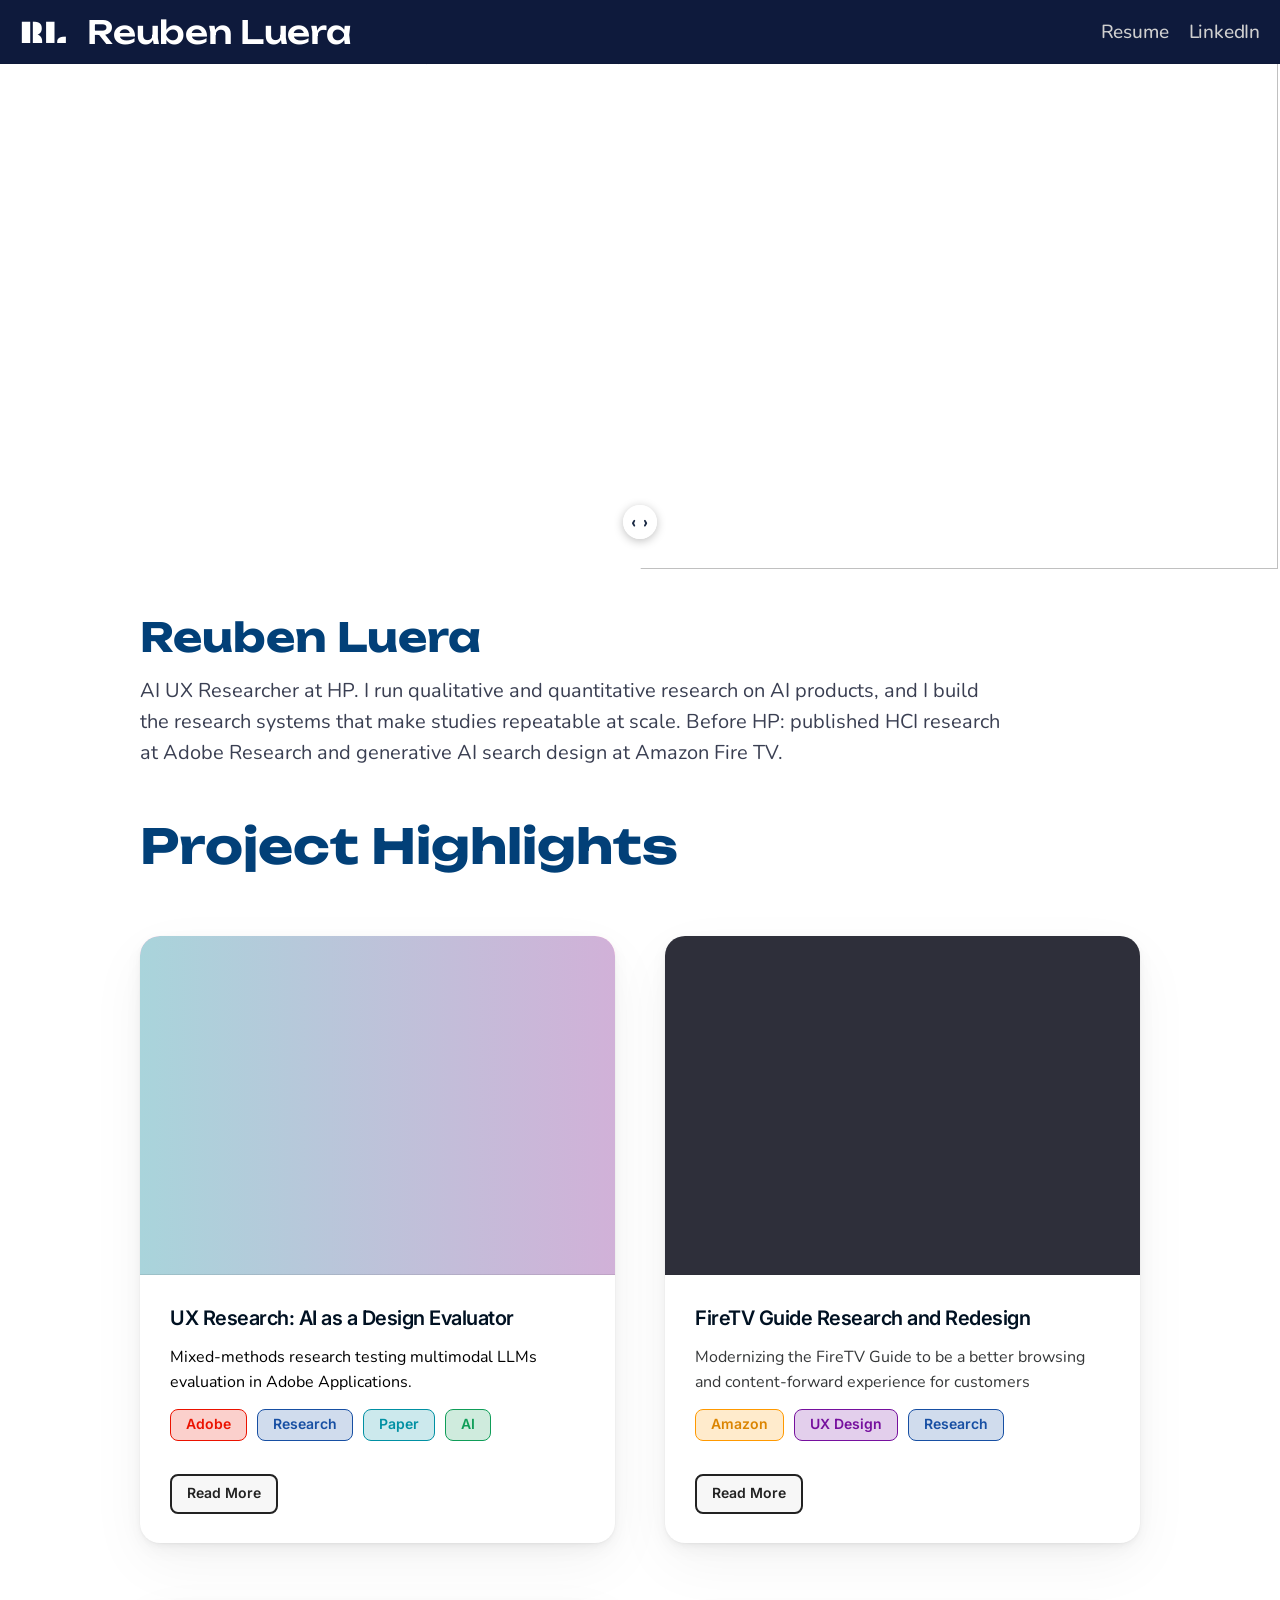
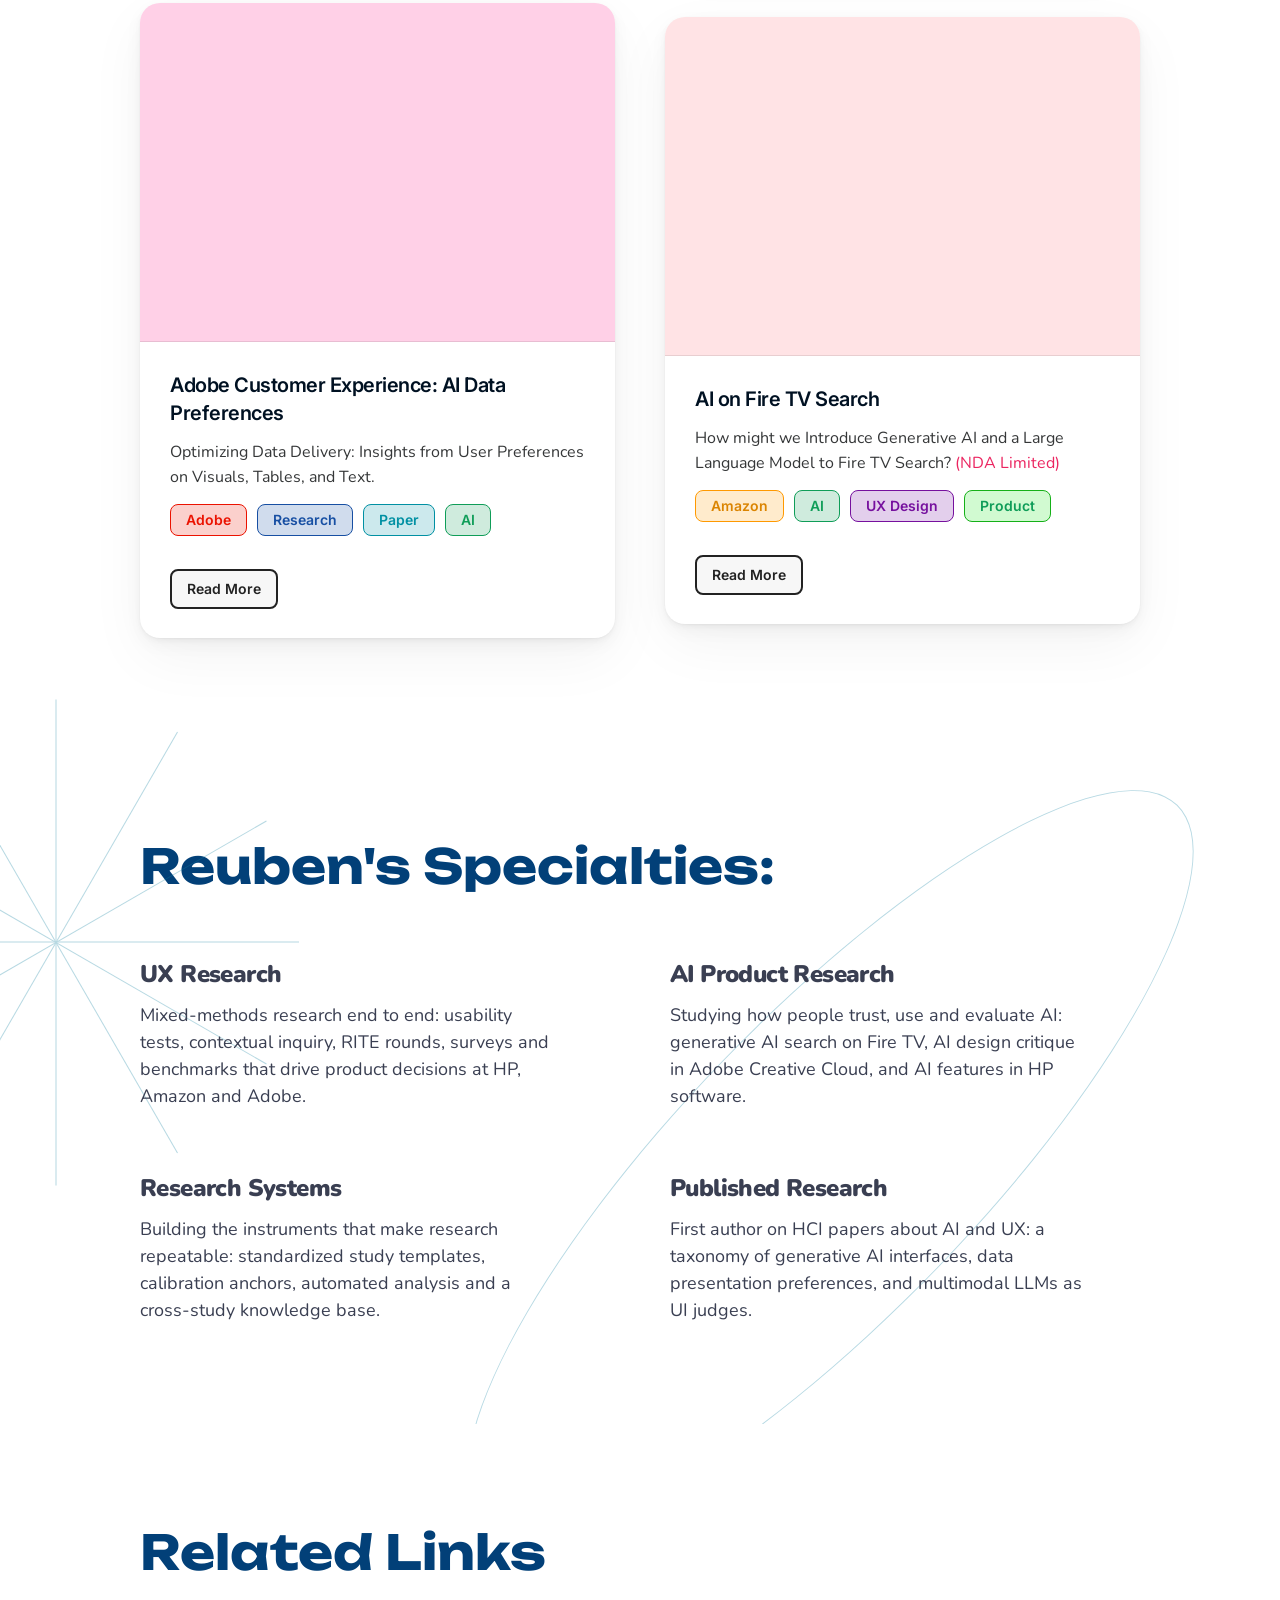
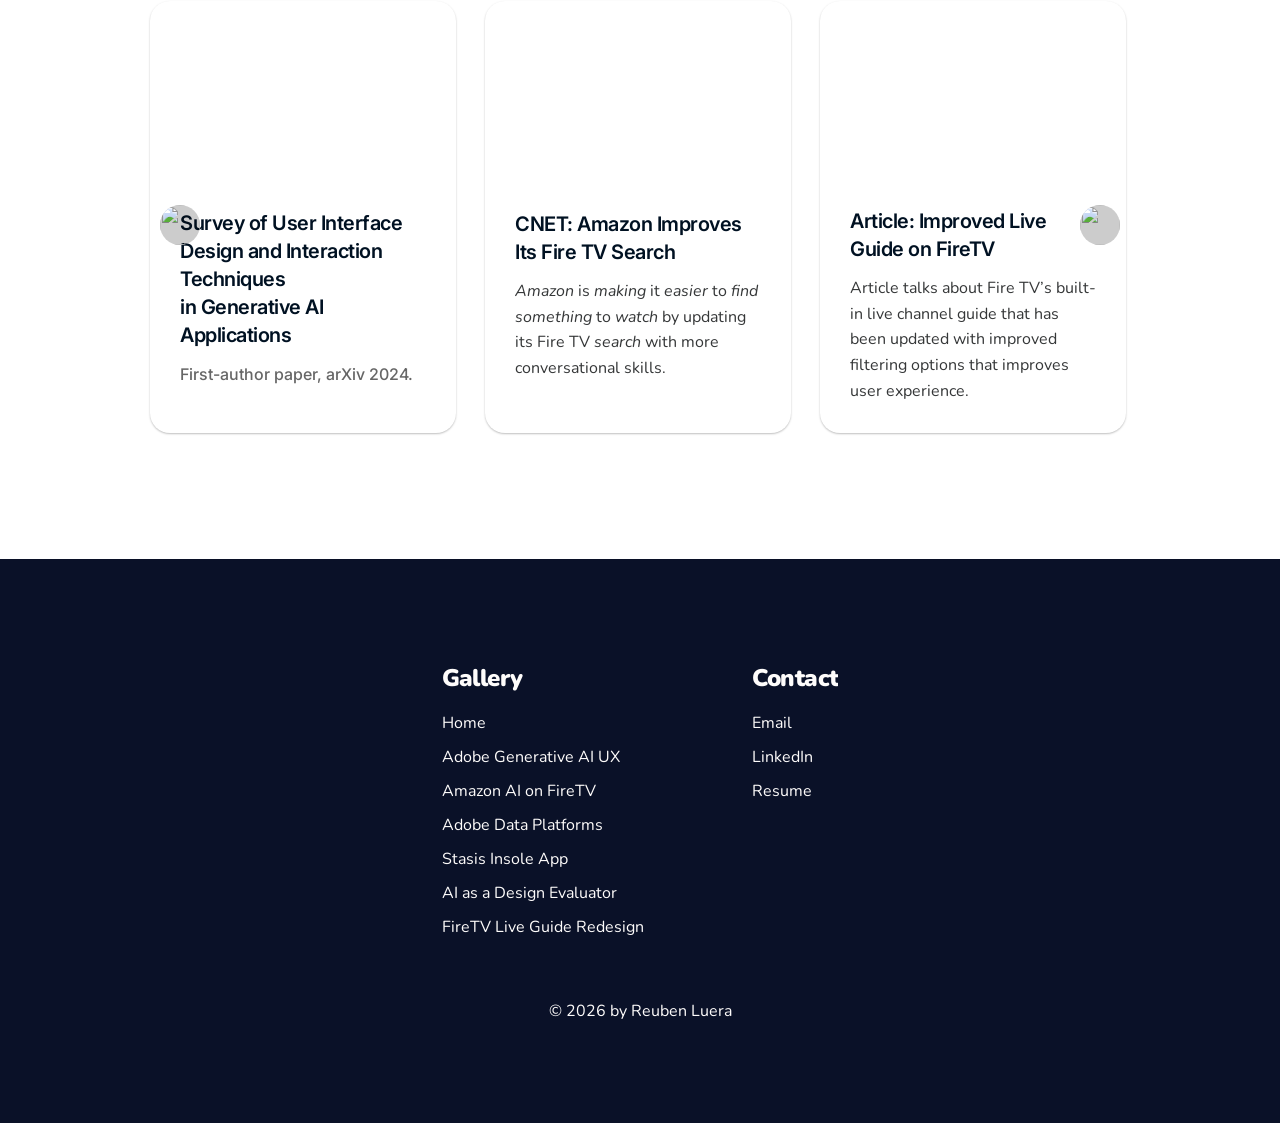
==== commit fe407ec9: "Agent contract, wiki and tools; no figure is cropped at any width - CLAUDE.md: rules and workflows f" ====
--- a/index.html
+++ b/index.html
@@ -22,7 +22,7 @@
 <meta name="twitter:image" content="https://reubenluera.github.io/assets/og.jpg?v=2">
 <link rel="preconnect" href="https://fonts.googleapis.com"><link rel="preconnect" href="https://fonts.gstatic.com" crossorigin>
 <link rel="stylesheet" href="https://fonts.googleapis.com/css2?family=Inter:wght@400;500;600;700;800&family=Inter+Tight:wght@500;600;700&family=Montserrat:ital,wght@0,400;0,500;0,600;0,700;0,800;0,900;1,400&family=Nunito:ital,wght@0,400;0,500;0,600;0,700;0,800;0,900;1,400&family=Plaster&family=Unbounded:wght@400;500;600;700&display=swap">
-<link rel="stylesheet" href="assets/base.css?v=ho2">
+<link rel="stylesheet" href="assets/base.css?v=nv1"><link rel="stylesheet" href="assets/figures.css?v=6">
 <style>
 .nvA6p4UUqO{position:relative;width:100%;height:auto;display:flex;flex-direction:column;justify-content:flex-start;align-items:center;gap:0px;background:rgb(254, 252, 251);overflow:hidden}
 .nlQNIJgDFj{position:fixed;left:0px;right:0px;top:0px;flex-shrink:0;height:64px;z-index:10}
@@ -564,7 +564,7 @@
 </style>
 </head>
 <body>
-<div class="nvA6p4UUqO"><div class="inst nlQNIJgDFj" data-instance data-component="Navigation 4"><div class="variant nlQNIJgDFj_Ta37niE7v" data-variant="Ta37niE7v"><div class="nObHOKABcv"><div class="nXviI0Y9OV"><a class="rt ndkblyniXS" href="./"><p>RL</p></a><a class="rt nVkGFjsyVC" href="./"><p>Reuben Luera</p></a></div></div><div class="nDPiUMCuep"><div class="nOT2uP1n9U"></div><div class="ni_y7MMljP"><a class="rt nHM8JUFKR8" href="https://drive.google.com/file/d/1-4WC2Kq7KHPikC_4yO-IUz8NMZVW1yvx/view?usp=sharing" target="_blank" rel="noopener"><p>Resume</p></a><a class="rt nD02a3BYnx" href="https://www.linkedin.com/in/reuben-luera/" target="_blank" rel="noopener"><p>LinkedIn</p></a></div></div></div><div class="variant nlQNIJgDFj_x9P66OzGx" data-variant="x9P66OzGx"><div class="nav-phone-links"><a href="https://drive.google.com/file/d/1-4WC2Kq7KHPikC_4yO-IUz8NMZVW1yvx/view?usp=sharing" target="_blank" rel="noopener">Resume</a><a href="https://www.linkedin.com/in/reuben-luera/" target="_blank" rel="noopener">LinkedIn</a></div><div class="nx9P66OzGxObHOKABcv"><div class="nx9P66OzGxXviI0Y9OV"><a class="rt nx9P66OzGxdkblyniXS" href="./"><p>RL</p></a><a class="rt nx9P66OzGxVkGFjsyVC" href="./"><p>Reuben Luera</p></a></div></div><div class="nx9P66OzGxDPiUMCuep"><div class="inst nx9P66OzGxiq1JCvODL" data-component="Links: Product"></div><div class="nx9P66OzGxOT2uP1n9U"></div><div class="nx9P66OzGxi_y7MMljP"><a class="rt nx9P66OzGxHM8JUFKR8" href="https://drive.google.com/file/d/1-4WC2Kq7KHPikC_4yO-IUz8NMZVW1yvx/view?usp=sharing" target="_blank" rel="noopener"><p>Resume</p></a><a class="rt nx9P66OzGxD02a3BYnx" href="https://www.linkedin.com/in/reuben-luera/" target="_blank" rel="noopener"><p>LinkedIn</p></a></div><div class="inst nx9P66OzGxJdBYxtasJ" data-component="Links: Resources"></div><div class="inst nx9P66OzGxxjlnjooMd" data-component="Links: Community"></div></div></div></div><div class="nbJl4YPxNB"><div class="nMbd5OdMxj"><div class="hero-wrap"><div class="inst nc6zq_F9zd before-after" data-instance data-component="BeforeAfter" style="--pos:50%"><img class="ba-left" src="assets/images/hero-qual-quant-color.webp?v=3" alt="Reuben Luera, AI UX Researcher. Split portrait labeled Qualitative on the left and Quantitative on the right."><img class="ba-right" src="assets/images/hero-qual-quant-sketch.webp?v=3" alt=""><div class="ba-line"></div><input class="ba-range" type="range" min="0" max="100" value="50" aria-label="Compare"></div><div class="hero-overlay"><h1>Reuben Luera</h1><p class="hero-tag">HP<span class="sep">|</span>Adobe Research<span class="sep">|</span>Amazon Fire TV</p></div></div><div class="hero-lead"><p>AI UX Researcher at HP. I run qualitative and quantitative research on AI products, and I build the research systems that make studies repeatable at scale. Before HP: published HCI research at Adobe Research and generative AI search design at Amazon Fire TV.</p></div></div></div><div class="nIWrqHTkji"><div class="rt nyTndgTSx0"><h2>Project Highlights</h2></div><div class="nYycZgH4dD"><div class="inst nTnsw82KDW" data-instance data-component="Card"><a class="variant nTnsw82KDW_YEi3f_NM_" data-variant="YEi3f_NM_" href="mllmjudge/"><div class="nYEi3f_NM_YPnArTXVZ"><div class="nYEi3f_NM_EdpnKjpIN"><div class="nYEi3f_NM_bCOuGcbKQ" role="img" aria-label="Figure: Project Highlights"></div></div></div><div class="nYEi3f_NM_U0TUU7XFZ"><div class="rt nYEi3f_NM_srI__Fmmy"><h3>UX Research: AI as a Design Evaluator</h3></div><div class="rt nYEi3f_NM_foAq5zC_T"><p>Mixed-methods research testing multimodal LLMs evaluation in Adobe Applications.</p></div><div class="nYEi3f_NM_Lu4RU06_U"><button class="nYEi3f_NM_w8pEQqQ3s"><div class="rt nYEi3f_NM_itZlyiTNU"><p>Adobe</p></div></button><button class="nYEi3f_NM_MuwVS09m0"><div class="rt nYEi3f_NM_J2SQM0_gv"><p>Research</p></div></button><button class="nYEi3f_NM_BOkAE0vN0"><div class="rt nYEi3f_NM_CCWZikfdw"><p>Paper</p></div></button><button class="nYEi3f_NM_I0Na0LCwt"><div class="rt nYEi3f_NM_QroBZlQdn"><p>AI</p></div></button></div><div class="inst nYEi3f_NM_XKVEcJ_xk" data-instance data-component="Read more Button"><div class="variant nYEi3f_NM_XKVEcJ_xk_Sn5kPeTr0" data-variant="Sn5kPeTr0"><div class="rt nSn5kPeTr0IHy4gOEuU"><p>Read More</p></div></div></div></div></a><a class="variant nTnsw82KDW_BQ7REBfLw" data-variant="BQ7REBfLw" href="mllmjudge/"><div class="nBQ7REBfLwYPnArTXVZ"><div class="nBQ7REBfLwEdpnKjpIN"><div class="nBQ7REBfLwbCOuGcbKQ" role="img" aria-label="Figure: UX Research: AI as a Design Evaluator"></div></div></div><div class="nBQ7REBfLwU0TUU7XFZ"><div class="rt nBQ7REBfLwsrI__Fmmy"><h3>UX Research: AI as a Design Evaluator</h3></div><div class="rt nBQ7REBfLwfoAq5zC_T"><p>Mixed-methods research testing multimodal LLMs evaluation in Adobe Applications.</p></div><div class="nBQ7REBfLwLu4RU06_U"><button class="nBQ7REBfLww8pEQqQ3s"><div class="rt nBQ7REBfLwitZlyiTNU"><p>Adobe</p></div></button><button class="nBQ7REBfLwMuwVS09m0"><div class="rt nBQ7REBfLwJ2SQM0_gv"><p>Research</p></div></button><button class="nBQ7REBfLwBOkAE0vN0"><div class="rt nBQ7REBfLwCCWZikfdw"><p>Paper</p></div></button><button class="nBQ7REBfLwI0Na0LCwt"><div class="rt nBQ7REBfLwQroBZlQdn"><p>AI</p></div></button></div><div class="inst nBQ7REBfLwXKVEcJ_xk" data-instance data-component="Read more Button"><div class="variant nBQ7REBfLwXKVEcJ_xk_Bn1oOBSqa" data-variant="Bn1oOBSqa"><div class="rt nIHy4gOEuU"><p>Read More</p></div></div><div class="variant nBQ7REBfLwXKVEcJ_xk_y86CueWO_" data-variant="y86CueWO_"><div class="rt ny86CueWO_IHy4gOEuU"><p>Read More</p></div></div></div></div></a></div><div class="inst nevm9pJMn9" data-instance data-component="Card"><a class="variant nevm9pJMn9_JPomyDDf0" data-variant="JPomyDDf0" href="aiftv-2/"><div class="nJPomyDDf0YPnArTXVZ"><div class="nJPomyDDf0Gvytbhaiy" role="img" aria-label="Figure: UX Research: AI as a Design Evaluator"></div></div><div class="nJPomyDDf0U0TUU7XFZ"><div class="rt nJPomyDDf0srI__Fmmy"><h3>FireTV Guide Research and Redesign</h3></div><div class="rt nJPomyDDf0foAq5zC_T"><p>Modernizing the FireTV Guide to be a better browsing and content-forward experience for customers</p></div><div class="nJPomyDDf0Lu4RU06_U"><button class="nJPomyDDf0KfRNzQH7y"><div class="rt nJPomyDDf0pJMIOaBDW"><p>Amazon</p></div></button><button class="nJPomyDDf0jpQjS2kYt"><div class="rt nJPomyDDf0Nq6DZ0kDz"><p>UX Design</p></div></button><button class="nJPomyDDf0MuwVS09m0"><div class="rt nJPomyDDf0J2SQM0_gv"><p>Research</p></div></button></div><div class="inst nJPomyDDf0XKVEcJ_xk" data-instance data-component="Read more Button"><div class="variant nJPomyDDf0XKVEcJ_xk_Sn5kPeTr0" data-variant="Sn5kPeTr0"><div class="rt nSn5kPeTr0IHy4gOEuU"><p>Read More</p></div></div></div></div></a><a class="variant nevm9pJMn9_KJDtBRsJ9" data-variant="KJDtBRsJ9" href="aiftv-2/"><div class="nKJDtBRsJ9YPnArTXVZ"><div class="nKJDtBRsJ9Gvytbhaiy" role="img" aria-label="Figure: FireTV Guide Research and Redesign"></div></div><div class="nKJDtBRsJ9U0TUU7XFZ"><div class="rt nKJDtBRsJ9srI__Fmmy"><h3>FireTV Guide Research and Redesign</h3></div><div class="rt nKJDtBRsJ9foAq5zC_T"><p>Modernizing the FireTV Guide to be a better browsing and content-forward experience for customers</p></div><div class="nKJDtBRsJ9Lu4RU06_U"><button class="nKJDtBRsJ9KfRNzQH7y"><div class="rt nKJDtBRsJ9pJMIOaBDW"><p>Amazon</p></div></button><button class="nKJDtBRsJ9jpQjS2kYt"><div class="rt nKJDtBRsJ9Nq6DZ0kDz"><p>UX Design</p></div></button><button class="nKJDtBRsJ9MuwVS09m0"><div class="rt nKJDtBRsJ9J2SQM0_gv"><p>Research</p></div></button></div><div class="inst nKJDtBRsJ9XKVEcJ_xk" data-instance data-component="Read more Button"><div class="variant nKJDtBRsJ9XKVEcJ_xk_Bn1oOBSqa" data-variant="Bn1oOBSqa"><div class="rt nIHy4gOEuU"><p>Read More</p></div></div><div class="variant nKJDtBRsJ9XKVEcJ_xk_y86CueWO_" data-variant="y86CueWO_"><div class="rt ny86CueWO_IHy4gOEuU"><p>Read More</p></div></div></div></div></a></div></div><div class="ng4mm69FI1"><div class="inst ndTw_4PsgZ" data-instance data-component="Card"><a class="variant ndTw_4PsgZ_j5hLWVEib" data-variant="j5hLWVEib" href="optimizing/"><div class="nj5hLWVEibYPnArTXVZ"><div class="nj5hLWVEibGvytbhaiy" role="img" aria-label="Figure: FireTV Guide Research and Redesign"></div></div><div class="nj5hLWVEibU0TUU7XFZ"><div class="rt nj5hLWVEibsrI__Fmmy"><h3>Adobe Customer Experience: AI Data Preferences</h3></div><div class="rt nj5hLWVEibfoAq5zC_T"><p>Optimizing Data Delivery: Insights from User Preferences on Visuals, Tables, and Text.</p></div><div class="nj5hLWVEibLu4RU06_U"><button class="nj5hLWVEibw8pEQqQ3s"><div class="rt nj5hLWVEibitZlyiTNU"><p>Adobe</p></div></button><button class="nj5hLWVEibMuwVS09m0"><div class="rt nj5hLWVEibJ2SQM0_gv"><p>Research</p></div></button><button class="nj5hLWVEibBOkAE0vN0"><div class="rt nj5hLWVEibCCWZikfdw"><p>Paper</p></div></button><button class="nj5hLWVEibI0Na0LCwt"><div class="rt nj5hLWVEibQroBZlQdn"><p>AI</p></div></button></div><div class="inst nj5hLWVEibXKVEcJ_xk" data-instance data-component="Read more Button"><div class="variant nj5hLWVEibXKVEcJ_xk_Sn5kPeTr0" data-variant="Sn5kPeTr0"><div class="rt nSn5kPeTr0IHy4gOEuU"><p>Read More</p></div></div></div></div></a><a class="variant ndTw_4PsgZ_uJBEK4GE9" data-variant="uJBEK4GE9" href="optimizing/"><div class="nuJBEK4GE9YPnArTXVZ"><div class="nuJBEK4GE9Gvytbhaiy" role="img" aria-label="Figure: Adobe Customer Experience: AI Data Preferences"></div></div><div class="nuJBEK4GE9U0TUU7XFZ"><div class="rt nuJBEK4GE9srI__Fmmy"><h3>Adobe Customer Experience: AI Data Preferences</h3></div><div class="rt nuJBEK4GE9foAq5zC_T"><p>Optimizing Data Delivery: Insights from User Preferences on Visuals, Tables, and Text.</p></div><div class="nuJBEK4GE9Lu4RU06_U"><button class="nuJBEK4GE9w8pEQqQ3s"><div class="rt nuJBEK4GE9itZlyiTNU"><p>Adobe</p></div></button><button class="nuJBEK4GE9MuwVS09m0"><div class="rt nuJBEK4GE9J2SQM0_gv"><p>Research</p></div></button><button class="nuJBEK4GE9BOkAE0vN0"><div class="rt nuJBEK4GE9CCWZikfdw"><p>Paper</p></div></button><button class="nuJBEK4GE9I0Na0LCwt"><div class="rt nuJBEK4GE9QroBZlQdn"><p>AI</p></div></button></div><div class="inst nuJBEK4GE9XKVEcJ_xk" data-instance data-component="Read more Button"><div class="variant nuJBEK4GE9XKVEcJ_xk_Bn1oOBSqa" data-variant="Bn1oOBSqa"><div class="rt nIHy4gOEuU"><p>Read More</p></div></div><div class="variant nuJBEK4GE9XKVEcJ_xk_y86CueWO_" data-variant="y86CueWO_"><div class="rt ny86CueWO_IHy4gOEuU"><p>Read More</p></div></div></div></div></a></div><div class="inst nNQQDktcik" data-instance data-component="Card"><a class="variant nNQQDktcik_zKpzWK9U1" data-variant="zKpzWK9U1" href="aiftv/"><div class="nzKpzWK9U1YPnArTXVZ"><div class="nzKpzWK9U1Gvytbhaiy" role="img" aria-label="Figure: Adobe Customer Experience: AI Data Preferences"></div></div><div class="nzKpzWK9U1U0TUU7XFZ"><div class="rt nzKpzWK9U1srI__Fmmy"><h3>AI on Fire TV Search</h3></div><div class="rt nzKpzWK9U1foAq5zC_T"><p>How might we Introduce Generative AI and a Large Language Model to Fire TV Search? <span style="color:rgb(235, 37, 96)">(NDA Limited)</span></p></div><div class="nzKpzWK9U1Lu4RU06_U"><button class="nzKpzWK9U1KfRNzQH7y"><div class="rt nzKpzWK9U1pJMIOaBDW"><p>Amazon</p></div></button><button class="nzKpzWK9U1I0Na0LCwt"><div class="rt nzKpzWK9U1QroBZlQdn"><p>AI</p></div></button><button class="nzKpzWK9U1jpQjS2kYt"><div class="rt nzKpzWK9U1Nq6DZ0kDz"><p>UX Design</p></div></button><button class="nzKpzWK9U1CMFQTv3LN"><div class="rt nzKpzWK9U1KPjdi2VGD"><p>Product</p></div></button></div><div class="inst nzKpzWK9U1XKVEcJ_xk" data-instance data-component="Read more Button"><div class="variant nzKpzWK9U1XKVEcJ_xk_Sn5kPeTr0" data-variant="Sn5kPeTr0"><div class="rt nSn5kPeTr0IHy4gOEuU"><p>Read More</p></div></div></div></div></a><a class="variant nNQQDktcik_ivmprga4x" data-variant="ivmprga4x" href="aiftv/"><div class="nivmprga4xYPnArTXVZ"><div class="nivmprga4xGvytbhaiy" role="img" aria-label="Figure: AI on Fire TV Search"></div></div><div class="nivmprga4xU0TUU7XFZ"><div class="rt nivmprga4xsrI__Fmmy"><h3>AI on Fire TV Search</h3></div><div class="rt nivmprga4xfoAq5zC_T"><p>How might we Introduce Generative AI and a Large Language Model to Fire TV Search? <span style="color:rgb(235, 37, 96)">(NDA Limited)</span></p></div><div class="nivmprga4xLu4RU06_U"><button class="nivmprga4xKfRNzQH7y"><div class="rt nivmprga4xpJMIOaBDW"><p>Amazon</p></div></button><button class="nivmprga4xI0Na0LCwt"><div class="rt nivmprga4xQroBZlQdn"><p>AI</p></div></button><button class="nivmprga4xjpQjS2kYt"><div class="rt nivmprga4xNq6DZ0kDz"><p>UX Design</p></div></button><button class="nivmprga4xCMFQTv3LN"><div class="rt nivmprga4xKPjdi2VGD"><p>Product</p></div></button></div><div class="inst nivmprga4xXKVEcJ_xk" data-instance data-component="Read more Button"><div class="variant nivmprga4xXKVEcJ_xk_Bn1oOBSqa" data-variant="Bn1oOBSqa"><div class="rt nIHy4gOEuU"><p>Read More</p></div></div><div class="variant nivmprga4xXKVEcJ_xk_y86CueWO_" data-variant="y86CueWO_"><div class="rt ny86CueWO_IHy4gOEuU"><p>Read More</p></div></div></div></div></a></div></div></div><div class="nu819LNN5w"><div class="rt nXTihsQjj1"><h2>Reuben&#x27;s Specialties:</h2></div><div class="nJ7aakRI2A"><div class="neOUrByhQU"><div class="rt niHQtNsPX0"><h2>UX Research</h2></div><div class="rt nWnvtbm3vx"><p>Mixed-methods research end to end: usability tests, contextual inquiry, RITE rounds, surveys and benchmarks that drive product decisions at HP, Amazon and Adobe.</p></div></div><div class="nF___c2p4X"><div class="rt nWV8EMvyuf"><h2>AI Product Research</h2></div><div class="rt nLuE536VIq"><p>Studying how people trust, use and evaluate AI: generative AI search on Fire TV, AI design critique in Adobe Creative Cloud, and AI features in HP software.</p></div></div><div class="nk6rIrm1EP"><div class="rt nSifnk8UI_"><h2>Research Systems</h2></div><div class="rt ncUteRPi2Z"><p>Building the instruments that make research repeatable: standardized study templates, calibration anchors, automated analysis and a cross-study knowledge base.</p></div></div><div class="nZ5uAmNlef"><div class="rt nB0bdJ81an"><h2>Published Research</h2></div><div class="rt nNrjZbEo73"><p>First author on HCI papers about AI and UX: a taxonomy of generative AI interfaces, data presentation preferences, and multimodal LLMs as UI judges.</p></div></div><div class="nnXgXTR6Uy"></div><div class="nAUUtwLbwq"><div class="ntt90yurD_"></div><div class="ng8Ds1WdAc"></div><div class="niIcMUFmpa"></div><div class="nnN2vWdBgC"></div><div class="nGDe3MITj7"></div><div class="nYkqII0Shr"></div></div></div></div><div class="nNu7WDnfiU"><div class="nQRRlRV1js"><div class="rt nagAZ0PCSX"><h2>Related Links</h2></div><div class="inst nEgspn1MET carousel" data-instance data-component="Carousel" style="--gap:29px;--arrow-size:40px;--arrow-radius:40px;--arrow-pad:20px;--arrow-fill:rgba(0, 0, 0, 0.2);--track-pad:10px"><div class="carousel-track"><div class="inst nAJI_sTmRj" data-instance data-component="Card 2"><a class="variant nAJI_sTmRj_yP8RwTL82" data-variant="yP8RwTL82" href="https://arxiv.org/abs/2410.22370"><div class="nyP8RwTL82gq3QaVDPK" role="img" aria-label="Figure: Survey of User Interface Design and Interaction Techniques"></div><div class="nyP8RwTL82SeMC7gjNh"><div class="rt nyP8RwTL82q2tMERU6b"><h3>Survey of User Interface Design and Interaction Techniques</h3><h3>in Generative AI Applications</h3></div><div class="rt nyP8RwTL82KXQc1iMKM"><p>First-author paper, arXiv 2024.</p></div></div></a><a class="variant nAJI_sTmRj_QrHsQdJEP" data-variant="QrHsQdJEP" href="https://arxiv.org/abs/2410.22370"><div class="nQrHsQdJEPgq3QaVDPK" role="img" aria-label="Figure: Survey of User Interface Design and Interaction Techniques"></div><div class="nQrHsQdJEPSeMC7gjNh"><div class="rt nQrHsQdJEPq2tMERU6b"><h3>Survey of User Interface Design and Interaction Techniques</h3><h3>in Generative AI Applications</h3></div><div class="rt nQrHsQdJEPKXQc1iMKM"><p>First-author paper, arXiv 2024.</p></div></div></a></div><div class="inst nWtCBmdJjg" data-instance data-component="Card 2"><a class="variant nWtCBmdJjg_ILOQ4hLKS" data-variant="ILOQ4hLKS" href="https://www.cnet.com/videos/amazon-improves-its-fire-tv-search/" target="_blank" rel="noopener"><div class="nILOQ4hLKSgq3QaVDPK" role="img" aria-label="Figure: CNET: Amazon Improves Its Fire TV Search"></div><div class="nILOQ4hLKSSeMC7gjNh"><div class="rt nILOQ4hLKSq2tMERU6b"><h3>CNET: Amazon Improves Its Fire TV Search</h3></div><div class="rt nILOQ4hLKSKXQc1iMKM"><p><em>Amazon</em> is <em>making</em> it <em>easier</em> to <em>find something</em> to <em>watch</em> by updating its Fire TV <em>search</em> with more conversational skills.</p></div></div></a><a class="variant nWtCBmdJjg_ebx7whhVr" data-variant="ebx7whhVr" href="https://www.cnet.com/videos/amazon-improves-its-fire-tv-search/" target="_blank" rel="noopener"><div class="nebx7whhVrgq3QaVDPK" role="img" aria-label="Figure: CNET: Amazon Improves Its Fire TV Search"></div><div class="nebx7whhVrSeMC7gjNh"><div class="rt nebx7whhVrq2tMERU6b"><h3>CNET: Amazon Improves Its Fire TV Search</h3></div><div class="rt nebx7whhVrKXQc1iMKM"><p><em>Amazon</em> is <em>making</em> it <em>easier</em> to <em>find something</em> to <em>watch</em> by updating its Fire TV <em>search</em> with more conversational skills.</p></div></div></a></div><div class="inst nmayBF50sd" data-instance data-component="Card 2"><a class="variant nmayBF50sd_RNGqzo7D7" data-variant="RNGqzo7D7" href="https://www.aftvnews.com/fire-tvs-built-in-live-channel-guide-has-been-updated-with-improved-filtering-options/"><div class="nRNGqzo7D7gq3QaVDPK" role="img" aria-label="Figure: Article: Improved Live Guide on FireTV"></div><div class="nRNGqzo7D7SeMC7gjNh"><div class="rt nRNGqzo7D7q2tMERU6b"><h3>Article: Improved Live Guide on FireTV</h3></div><div class="rt nRNGqzo7D7KXQc1iMKM"><p>Article talks about Fire TV’s built-in live channel guide that has been updated with improved filtering options that improves user experience.</p></div></div></a><a class="variant nmayBF50sd_TnkrVVtuz" data-variant="TnkrVVtuz" href="https://www.aftvnews.com/fire-tvs-built-in-live-channel-guide-has-been-updated-with-improved-filtering-options/"><div class="nTnkrVVtuzgq3QaVDPK" role="img" aria-label="Figure: Article: Improved Live Guide on FireTV"></div><div class="nTnkrVVtuzSeMC7gjNh"><div class="rt nTnkrVVtuzq2tMERU6b"><h3>Article: Improved Live Guide on FireTV</h3></div><div class="rt nTnkrVVtuzKXQc1iMKM"><p>Article talks about Fire TV’s built-in live channel guide that has been updated with improved filtering options that improves user experience.</p></div></div></a></div><div class="inst nVlPK11xLf" data-instance data-component="Card 2"><a class="variant nVlPK11xLf_n0vyjMB6q" data-variant="n0vyjMB6q" href="https://research.adobe.com/news/gem-fellows-career-shifts-at-adobe-research/"><div class="ngq3QaVDPK" role="img" aria-label="Figure: Adobe Research: GEM Fellows&#x27; Experience"></div><div class="nSeMC7gjNh"><div class="rt nq2tMERU6b"><h3>Adobe Research: GEM Fellows&#x27; Experience</h3></div><div class="rt nKXQc1iMKM"><p>An inside interview at how GEM Fellows are making new discoveries, and big career shifts, at Adobe Research now and in the future</p></div></div></a><a class="variant nVlPK11xLf_xy_rqwukj" data-variant="xy_rqwukj" href="https://research.adobe.com/news/gem-fellows-career-shifts-at-adobe-research/"><div class="nxy_rqwukjgq3QaVDPK" role="img" aria-label="Figure: Adobe Research: GEM Fellows&#x27; Experience"></div><div class="nxy_rqwukjSeMC7gjNh"><div class="rt nxy_rqwukjq2tMERU6b"><h3>Adobe Research: GEM Fellows&#x27; Experience</h3></div><div class="rt nxy_rqwukjKXQc1iMKM"><p>An inside interview at how GEM Fellows are making new discoveries, and big career shifts, at Adobe Research now and in the future</p></div></div></a></div><div class="inst nbakmA86wN" data-instance data-component="Card 2"><a class="variant nbakmA86wN_fgtHtOY1f" data-variant="fgtHtOY1f" href="https://www.linkedin.com/posts/adobe_adobelife-activity-7381744840864124929-pdTQ?utm_source=share&amp;utm_medium=member_desktop&amp;rcm=ACoAACwvR_8BHjePMz2hO_xk6o689smtzLDTbwc" target="_blank" rel="noopener"><div class="nfgtHtOY1fgq3QaVDPK" role="img" aria-label="Figure: Adobe Life: Achievement Spotlight"></div><div class="nfgtHtOY1fSeMC7gjNh"><div class="rt nfgtHtOY1fq2tMERU6b"><h3>Adobe Life: <br>Achievement Spotlight</h3></div><div class="rt nfgtHtOY1fKXQc1iMKM"><p>&quot;From zero research experience to presenting his own research at an international conference. That’s been the journey for Adobe Research intern Reuben Luera…&quot;</p></div></div></a><a class="variant nbakmA86wN_DnjuPTQsV" data-variant="DnjuPTQsV" href="https://www.linkedin.com/posts/adobe_adobelife-activity-7381744840864124929-pdTQ?utm_source=share&amp;utm_medium=member_desktop&amp;rcm=ACoAACwvR_8BHjePMz2hO_xk6o689smtzLDTbwc" target="_blank" rel="noopener"><div class="nDnjuPTQsVgq3QaVDPK" role="img" aria-label="Figure: Adobe Life: Achievement Spotlight"></div><div class="nDnjuPTQsVSeMC7gjNh"><div class="rt nDnjuPTQsVq2tMERU6b"><h3>Adobe Life: <br>Achievement Spotlight</h3></div><div class="rt nDnjuPTQsVKXQc1iMKM"><p>&quot;From zero research experience to presenting his own research at an international conference. That’s been the journey for Adobe Research intern Reuben Luera…&quot;</p></div></div></a></div><div class="inst nBAQCFKot7" data-instance data-component="Card 2"><a class="variant nBAQCFKot7_pnt31bpxh" data-variant="pnt31bpxh" href="https://www.instagram.com/p/CUqmEHJPgy6/?igsh=MzRlODBiNWFlZA==" target="_blank" rel="noopener"><div class="npnt31bpxhgq3QaVDPK" role="img" aria-label="Figure: Friends of Figma Panel: Ask a UX Design Intern"></div><div class="npnt31bpxhSeMC7gjNh"><div class="rt npnt31bpxhq2tMERU6b"><h3>Friends of Figma Panel: Ask a UX Design Intern</h3></div><div class="rt npnt31bpxhKXQc1iMKM"><p>A Former Intern panel will answer questions you have on Friends of Figma&#x27;s first virtual event, &quot;Ask a UX Design Intern.&quot;</p></div></div></a><a class="variant nBAQCFKot7_ZBG1hEGly" data-variant="ZBG1hEGly" href="https://www.instagram.com/p/CUqmEHJPgy6/?igsh=MzRlODBiNWFlZA==" target="_blank" rel="noopener"><div class="nZBG1hEGlygq3QaVDPK" role="img" aria-label="Figure: Friends of Figma Panel: Ask a UX Design Intern"></div><div class="nZBG1hEGlySeMC7gjNh"><div class="rt nZBG1hEGlyq2tMERU6b"><h3>Friends of Figma Panel: Ask a UX Design Intern</h3></div><div class="rt nZBG1hEGlyKXQc1iMKM"><p>A Former Intern panel will answer questions you have on Friends of Figma&#x27;s first virtual event, &quot;Ask a UX Design Intern.&quot;</p></div></div></a></div></div><button class="car-btn car-prev" aria-label="Previous"><img src="assets/images/6tTbkXggWgQCAJ4DO2QEdXXmgM.svg" alt="" width="40" height="40"></button><button class="car-btn car-next" aria-label="Next"><img src="assets/images/11KSGbIZoRSg4pjdnUoif6MKHI.svg" alt="" width="40" height="40"></button></div></div></div><div class="inst nvX6TNWpYy" data-instance data-component="Footer"><div class="variant nvX6TNWpYy_fjMc43YoF" data-variant="fjMc43YoF"><div class="nePy9C0EDZ"><div class="nWdflHQpew"><div class="rt nS_Aza2TGs"><p>Gallery</p></div><div class="nmah2Uvv0M"><a class="rt nikoF5H0hH" href="./"><p>Home</p></a><a class="rt nw_UgKHZL5" href="survey/"><p>Adobe Generative AI UX</p></a><a class="rt nQmYWEWmqh" href="aiftv/"><p>Amazon AI on FireTV </p></a><a class="rt nqkWkVobJY" href="optimizing/"><p>Adobe Data Platforms</p></a><a class="rt ndkq2eQh4f" href="stasis/"><p>Stasis Insole App</p></a><a class="rt ndkq2eQh4f" href="mllmjudge/"><p>AI as a Design Evaluator</p></a><a class="rt ndkq2eQh4f" href="aiftv-2/"><p>FireTV Live Guide Redesign</p></a></div></div><div class="nHaTRU4PDT"><div class="rt nzrnhSoIMz"><p>Contact</p></div><div class="nv1gR5C3HJ"><a class="rt nY0LTVhZ7c" href="mailto:benluera@gmail.com" target="_blank" rel="noopener"><p>Email</p></a><a class="rt nNHWxEOAcc" href="https://www.linkedin.com/in/reuben-luera/" target="_blank" rel="noopener"><p>LinkedIn</p></a><a class="rt nyNUcHU0ae" href="https://drive.google.com/file/d/1-4WC2Kq7KHPikC_4yO-IUz8NMZVW1yvx/view?usp=sharing" target="_blank" rel="noopener"><p>Resume</p></a></div></div></div><div class="nMWJNcbJWX"><div class="rt nUcZFVxcfo"><p>© 2026 by Reuben Luera</p></div></div></div><div class="variant nvX6TNWpYy_sOCrE0xPT" data-variant="sOCrE0xPT"><div class="nsOCrE0xPTePy9C0EDZ"><div class="nsOCrE0xPTWdflHQpew"><div class="rt nsOCrE0xPTS_Aza2TGs"><p>Gallery</p></div><div class="nsOCrE0xPTmah2Uvv0M"><a class="rt nsOCrE0xPTikoF5H0hH" href="./"><p>Home</p></a><a class="rt nsOCrE0xPTPsgKB3hV1" href="survey/"><p>Adobe Generative AI UX</p></a><a class="rt nsOCrE0xPTw_UgKHZL5" href="aiftv/"><p>Amazon AI on FireTV </p></a><a class="rt nsOCrE0xPTQmYWEWmqh" href="optimizing/"><p>Adobe Data Platforms</p></a><a class="rt nsOCrE0xPTdkq2eQh4f" href="stasis/"><p>Stasis Insole App</p></a><a class="rt nsOCrE0xPTdkq2eQh4f" href="mllmjudge/"><p>AI as a Design Evaluator</p></a><a class="rt nsOCrE0xPTdkq2eQh4f" href="aiftv-2/"><p>FireTV Live Guide Redesign</p></a></div></div><div class="nsOCrE0xPTHaTRU4PDT"><div class="rt nsOCrE0xPTzrnhSoIMz"><p>Contact</p></div><div class="nsOCrE0xPTv1gR5C3HJ"><a class="rt nsOCrE0xPTY0LTVhZ7c" href="mailto:benluera@gmail.com" target="_blank" rel="noopener"><p>Email</p></a><a class="rt nsOCrE0xPTNHWxEOAcc" href="https://www.linkedin.com/in/reuben-luera/" target="_blank" rel="noopener"><p>LinkedIn</p></a><a class="rt nsOCrE0xPTyNUcHU0ae" href="https://drive.google.com/file/d/1-4WC2Kq7KHPikC_4yO-IUz8NMZVW1yvx/view?usp=sharing" target="_blank" rel="noopener"><p>Resume</p></a></div></div></div><div class="nsOCrE0xPTMWJNcbJWX"><div class="rt nsOCrE0xPTUcZFVxcfo"><p>© 2026 by Reuben Luera</p></div></div></div><div class="variant nvX6TNWpYy_wBDK0Rmvs" data-variant="wBDK0Rmvs"><div class="nwBDK0RmvsePy9C0EDZ"><div class="nwBDK0RmvsWdflHQpew"><div class="rt nwBDK0RmvsS_Aza2TGs"><p>Gallery</p></div><div class="nwBDK0Rmvsmah2Uvv0M"><a class="rt nwBDK0RmvsikoF5H0hH" href="./"><p>Home</p></a><a class="rt nwBDK0Rmvsw_UgKHZL5" href="survey/"><p>Adobe Generative AI UX</p></a><a class="rt nwBDK0RmvsQmYWEWmqh" href="aiftv/"><p>Amazon AI on FireTV </p></a><a class="rt nwBDK0RmvsqkWkVobJY" href="optimizing/"><p>Adobe Data Platforms</p></a><a class="rt nwBDK0Rmvsdkq2eQh4f" href="stasis/"><p>Stasis Insole App</p></a><a class="rt nwBDK0Rmvsdkq2eQh4f" href="mllmjudge/"><p>AI as a Design Evaluator</p></a><a class="rt nwBDK0Rmvsdkq2eQh4f" href="aiftv-2/"><p>FireTV Live Guide Redesign</p></a></div></div><div class="nwBDK0RmvsHaTRU4PDT"><div class="rt nwBDK0RmvszrnhSoIMz"><p>Contact</p></div><div class="nwBDK0Rmvsv1gR5C3HJ"><a class="rt nwBDK0RmvsY0LTVhZ7c" href="mailto:benluera@gmail.com" target="_blank" rel="noopener"><p>Email</p></a><a class="rt nwBDK0RmvsNHWxEOAcc" href="https://www.linkedin.com/in/reuben-luera/" target="_blank" rel="noopener"><p>LinkedIn</p></a><a class="rt nwBDK0RmvsyNUcHU0ae" href="https://drive.google.com/file/d/1-4WC2Kq7KHPikC_4yO-IUz8NMZVW1yvx/view?usp=sharing" target="_blank" rel="noopener"><p>Resume</p></a></div></div></div><div class="nwBDK0RmvsMWJNcbJWX"><div class="rt nwBDK0RmvsUcZFVxcfo"><p>© 2026 by Reuben Luera</p></div></div></div><div class="variant nvX6TNWpYy_axIoftzp1" data-variant="axIoftzp1"><div class="naxIoftzp1ePy9C0EDZ"><div class="naxIoftzp1WdflHQpew"><div class="rt naxIoftzp1S_Aza2TGs"><p>Gallery</p></div><div class="naxIoftzp1mah2Uvv0M"><a class="rt naxIoftzp1ikoF5H0hH" href="./"><p>Home</p></a><a class="rt naxIoftzp1trVZ0mjTp" href="survey/"><p>Adobe Generative AI UX</p></a><a class="rt naxIoftzp1w_UgKHZL5" href="aiftv/"><p>Amazon AI on FireTV </p></a><a class="rt naxIoftzp1QmYWEWmqh" href="optimizing/"><p>Adobe Data Platforms</p></a><a class="rt naxIoftzp1dkq2eQh4f" href="stasis/"><p>Stasis Insole App</p></a><a class="rt naxIoftzp1dkq2eQh4f" href="mllmjudge/"><p>AI as a Design Evaluator</p></a><a class="rt naxIoftzp1dkq2eQh4f" href="aiftv-2/"><p>FireTV Live Guide Redesign</p></a></div></div><div class="naxIoftzp1HaTRU4PDT"><div class="rt naxIoftzp1zrnhSoIMz"><p>Contact</p></div><div class="naxIoftzp1v1gR5C3HJ"><a class="rt naxIoftzp1Y0LTVhZ7c" href="mailto:benluera@gmail.com" target="_blank" rel="noopener"><p>Email</p></a><a class="rt naxIoftzp1NHWxEOAcc" href="https://www.linkedin.com/in/reuben-luera/" target="_blank" rel="noopener"><p>LinkedIn</p></a><a class="rt naxIoftzp1yNUcHU0ae" href="https://drive.google.com/file/d/1-4WC2Kq7KHPikC_4yO-IUz8NMZVW1yvx/view?usp=sharing" target="_blank" rel="noopener"><p>Resume</p></a></div></div></div><div class="naxIoftzp1MWJNcbJWX"><div class="rt naxIoftzp1UcZFVxcfo"><p>© 2026 by Reuben Luera</p></div></div></div></div></div>
+<div class="nvA6p4UUqO"><div class="inst nlQNIJgDFj" data-instance data-component="Navigation 4"><div class="variant nlQNIJgDFj_Ta37niE7v" data-variant="Ta37niE7v"><div class="nObHOKABcv"><div class="nXviI0Y9OV"><a class="rt ndkblyniXS" href="./"><p>RL</p></a><a class="rt nVkGFjsyVC" href="./"><p>Reuben Luera</p></a></div></div><div class="nDPiUMCuep"><div class="nOT2uP1n9U"></div><div class="ni_y7MMljP"><a class="rt nHM8JUFKR8" href="https://drive.google.com/file/d/1-4WC2Kq7KHPikC_4yO-IUz8NMZVW1yvx/view?usp=sharing" target="_blank" rel="noopener"><p>Resume</p></a><a class="rt nD02a3BYnx" href="https://www.linkedin.com/in/reuben-luera/" target="_blank" rel="noopener"><p>LinkedIn</p></a></div></div></div><div class="variant nlQNIJgDFj_x9P66OzGx" data-variant="x9P66OzGx"><div class="nav-phone-links"><a href="https://drive.google.com/file/d/1-4WC2Kq7KHPikC_4yO-IUz8NMZVW1yvx/view?usp=sharing" target="_blank" rel="noopener">Resume</a><a href="https://www.linkedin.com/in/reuben-luera/" target="_blank" rel="noopener">LinkedIn</a></div><div class="nx9P66OzGxObHOKABcv"><div class="nx9P66OzGxXviI0Y9OV"><a class="rt nx9P66OzGxdkblyniXS" href="./"><p>RL</p></a><a class="rt nx9P66OzGxVkGFjsyVC" href="./"><p>Reuben Luera</p></a></div></div><div class="nx9P66OzGxDPiUMCuep"><div class="inst nx9P66OzGxiq1JCvODL" data-component="Links: Product"></div><div class="nx9P66OzGxOT2uP1n9U"></div><div class="nx9P66OzGxi_y7MMljP"><a class="rt nx9P66OzGxHM8JUFKR8" href="https://drive.google.com/file/d/1-4WC2Kq7KHPikC_4yO-IUz8NMZVW1yvx/view?usp=sharing" target="_blank" rel="noopener"><p>Resume</p></a><a class="rt nx9P66OzGxD02a3BYnx" href="https://www.linkedin.com/in/reuben-luera/" target="_blank" rel="noopener"><p>LinkedIn</p></a></div><div class="inst nx9P66OzGxJdBYxtasJ" data-component="Links: Resources"></div><div class="inst nx9P66OzGxxjlnjooMd" data-component="Links: Community"></div></div></div></div><div class="nbJl4YPxNB"><div class="nMbd5OdMxj"><div class="inst nc6zq_F9zd before-after" data-instance data-component="BeforeAfter" style="--pos:50%"><img class="ba-left" src="assets/images/hero-qual-quant-color.webp?v=3" alt="Reuben Luera, AI UX Researcher. Split portrait labeled Qualitative on the left and Quantitative on the right."><img class="ba-right" src="assets/images/hero-qual-quant-sketch.webp?v=3" alt=""><div class="ba-line"></div><input class="ba-range" type="range" min="0" max="100" value="50" aria-label="Compare"></div><div class="hero-intro"><h1>Reuben Luera</h1><p>AI UX Researcher at HP. I run qualitative and quantitative research on AI products, and I build the research systems that make studies repeatable at scale. Before HP: published HCI research at Adobe Research and generative AI search design at Amazon Fire TV.</p></div></div></div><div class="nIWrqHTkji"><div class="rt nyTndgTSx0"><h2>Project Highlights</h2></div><div class="nYycZgH4dD"><div class="inst nTnsw82KDW" data-instance data-component="Card"><a class="variant nTnsw82KDW_YEi3f_NM_" data-variant="YEi3f_NM_" href="mllmjudge/"><div class="nYEi3f_NM_YPnArTXVZ"><div class="nYEi3f_NM_EdpnKjpIN"><div class="nYEi3f_NM_bCOuGcbKQ" role="img" aria-label="Figure: Project Highlights"></div></div></div><div class="nYEi3f_NM_U0TUU7XFZ"><div class="rt nYEi3f_NM_srI__Fmmy"><h3>UX Research: AI as a Design Evaluator</h3></div><div class="rt nYEi3f_NM_foAq5zC_T"><p>Mixed-methods research testing multimodal LLMs evaluation in Adobe Applications.</p></div><div class="nYEi3f_NM_Lu4RU06_U"><button class="nYEi3f_NM_w8pEQqQ3s"><div class="rt nYEi3f_NM_itZlyiTNU"><p>Adobe</p></div></button><button class="nYEi3f_NM_MuwVS09m0"><div class="rt nYEi3f_NM_J2SQM0_gv"><p>Research</p></div></button><button class="nYEi3f_NM_BOkAE0vN0"><div class="rt nYEi3f_NM_CCWZikfdw"><p>Paper</p></div></button><button class="nYEi3f_NM_I0Na0LCwt"><div class="rt nYEi3f_NM_QroBZlQdn"><p>AI</p></div></button></div><div class="inst nYEi3f_NM_XKVEcJ_xk" data-instance data-component="Read more Button"><div class="variant nYEi3f_NM_XKVEcJ_xk_Sn5kPeTr0" data-variant="Sn5kPeTr0"><div class="rt nSn5kPeTr0IHy4gOEuU"><p>Read More</p></div></div></div></div></a><a class="variant nTnsw82KDW_BQ7REBfLw" data-variant="BQ7REBfLw" href="mllmjudge/"><div class="nBQ7REBfLwYPnArTXVZ"><div class="nBQ7REBfLwEdpnKjpIN"><div class="nBQ7REBfLwbCOuGcbKQ" role="img" aria-label="Figure: UX Research: AI as a Design Evaluator"></div></div></div><div class="nBQ7REBfLwU0TUU7XFZ"><div class="rt nBQ7REBfLwsrI__Fmmy"><h3>UX Research: AI as a Design Evaluator</h3></div><div class="rt nBQ7REBfLwfoAq5zC_T"><p>Mixed-methods research testing multimodal LLMs evaluation in Adobe Applications.</p></div><div class="nBQ7REBfLwLu4RU06_U"><button class="nBQ7REBfLww8pEQqQ3s"><div class="rt nBQ7REBfLwitZlyiTNU"><p>Adobe</p></div></button><button class="nBQ7REBfLwMuwVS09m0"><div class="rt nBQ7REBfLwJ2SQM0_gv"><p>Research</p></div></button><button class="nBQ7REBfLwBOkAE0vN0"><div class="rt nBQ7REBfLwCCWZikfdw"><p>Paper</p></div></button><button class="nBQ7REBfLwI0Na0LCwt"><div class="rt nBQ7REBfLwQroBZlQdn"><p>AI</p></div></button></div><div class="inst nBQ7REBfLwXKVEcJ_xk" data-instance data-component="Read more Button"><div class="variant nBQ7REBfLwXKVEcJ_xk_Bn1oOBSqa" data-variant="Bn1oOBSqa"><div class="rt nIHy4gOEuU"><p>Read More</p></div></div><div class="variant nBQ7REBfLwXKVEcJ_xk_y86CueWO_" data-variant="y86CueWO_"><div class="rt ny86CueWO_IHy4gOEuU"><p>Read More</p></div></div></div></div></a></div><div class="inst nevm9pJMn9" data-instance data-component="Card"><a class="variant nevm9pJMn9_JPomyDDf0" data-variant="JPomyDDf0" href="aiftv-2/"><div class="nJPomyDDf0YPnArTXVZ"><div class="nJPomyDDf0Gvytbhaiy" role="img" aria-label="Figure: UX Research: AI as a Design Evaluator"></div></div><div class="nJPomyDDf0U0TUU7XFZ"><div class="rt nJPomyDDf0srI__Fmmy"><h3>FireTV Guide Research and Redesign</h3></div><div class="rt nJPomyDDf0foAq5zC_T"><p>Modernizing the FireTV Guide to be a better browsing and content-forward experience for customers</p></div><div class="nJPomyDDf0Lu4RU06_U"><button class="nJPomyDDf0KfRNzQH7y"><div class="rt nJPomyDDf0pJMIOaBDW"><p>Amazon</p></div></button><button class="nJPomyDDf0jpQjS2kYt"><div class="rt nJPomyDDf0Nq6DZ0kDz"><p>UX Design</p></div></button><button class="nJPomyDDf0MuwVS09m0"><div class="rt nJPomyDDf0J2SQM0_gv"><p>Research</p></div></button></div><div class="inst nJPomyDDf0XKVEcJ_xk" data-instance data-component="Read more Button"><div class="variant nJPomyDDf0XKVEcJ_xk_Sn5kPeTr0" data-variant="Sn5kPeTr0"><div class="rt nSn5kPeTr0IHy4gOEuU"><p>Read More</p></div></div></div></div></a><a class="variant nevm9pJMn9_KJDtBRsJ9" data-variant="KJDtBRsJ9" href="aiftv-2/"><div class="nKJDtBRsJ9YPnArTXVZ"><div class="nKJDtBRsJ9Gvytbhaiy" role="img" aria-label="Figure: FireTV Guide Research and Redesign"></div></div><div class="nKJDtBRsJ9U0TUU7XFZ"><div class="rt nKJDtBRsJ9srI__Fmmy"><h3>FireTV Guide Research and Redesign</h3></div><div class="rt nKJDtBRsJ9foAq5zC_T"><p>Modernizing the FireTV Guide to be a better browsing and content-forward experience for customers</p></div><div class="nKJDtBRsJ9Lu4RU06_U"><button class="nKJDtBRsJ9KfRNzQH7y"><div class="rt nKJDtBRsJ9pJMIOaBDW"><p>Amazon</p></div></button><button class="nKJDtBRsJ9jpQjS2kYt"><div class="rt nKJDtBRsJ9Nq6DZ0kDz"><p>UX Design</p></div></button><button class="nKJDtBRsJ9MuwVS09m0"><div class="rt nKJDtBRsJ9J2SQM0_gv"><p>Research</p></div></button></div><div class="inst nKJDtBRsJ9XKVEcJ_xk" data-instance data-component="Read more Button"><div class="variant nKJDtBRsJ9XKVEcJ_xk_Bn1oOBSqa" data-variant="Bn1oOBSqa"><div class="rt nIHy4gOEuU"><p>Read More</p></div></div><div class="variant nKJDtBRsJ9XKVEcJ_xk_y86CueWO_" data-variant="y86CueWO_"><div class="rt ny86CueWO_IHy4gOEuU"><p>Read More</p></div></div></div></div></a></div></div><div class="ng4mm69FI1"><div class="inst ndTw_4PsgZ" data-instance data-component="Card"><a class="variant ndTw_4PsgZ_j5hLWVEib" data-variant="j5hLWVEib" href="optimizing/"><div class="nj5hLWVEibYPnArTXVZ"><div class="nj5hLWVEibGvytbhaiy" role="img" aria-label="Figure: FireTV Guide Research and Redesign"></div></div><div class="nj5hLWVEibU0TUU7XFZ"><div class="rt nj5hLWVEibsrI__Fmmy"><h3>Adobe Customer Experience: AI Data Preferences</h3></div><div class="rt nj5hLWVEibfoAq5zC_T"><p>Optimizing Data Delivery: Insights from User Preferences on Visuals, Tables, and Text.</p></div><div class="nj5hLWVEibLu4RU06_U"><button class="nj5hLWVEibw8pEQqQ3s"><div class="rt nj5hLWVEibitZlyiTNU"><p>Adobe</p></div></button><button class="nj5hLWVEibMuwVS09m0"><div class="rt nj5hLWVEibJ2SQM0_gv"><p>Research</p></div></button><button class="nj5hLWVEibBOkAE0vN0"><div class="rt nj5hLWVEibCCWZikfdw"><p>Paper</p></div></button><button class="nj5hLWVEibI0Na0LCwt"><div class="rt nj5hLWVEibQroBZlQdn"><p>AI</p></div></button></div><div class="inst nj5hLWVEibXKVEcJ_xk" data-instance data-component="Read more Button"><div class="variant nj5hLWVEibXKVEcJ_xk_Sn5kPeTr0" data-variant="Sn5kPeTr0"><div class="rt nSn5kPeTr0IHy4gOEuU"><p>Read More</p></div></div></div></div></a><a class="variant ndTw_4PsgZ_uJBEK4GE9" data-variant="uJBEK4GE9" href="optimizing/"><div class="nuJBEK4GE9YPnArTXVZ"><div class="nuJBEK4GE9Gvytbhaiy" role="img" aria-label="Figure: Adobe Customer Experience: AI Data Preferences"></div></div><div class="nuJBEK4GE9U0TUU7XFZ"><div class="rt nuJBEK4GE9srI__Fmmy"><h3>Adobe Customer Experience: AI Data Preferences</h3></div><div class="rt nuJBEK4GE9foAq5zC_T"><p>Optimizing Data Delivery: Insights from User Preferences on Visuals, Tables, and Text.</p></div><div class="nuJBEK4GE9Lu4RU06_U"><button class="nuJBEK4GE9w8pEQqQ3s"><div class="rt nuJBEK4GE9itZlyiTNU"><p>Adobe</p></div></button><button class="nuJBEK4GE9MuwVS09m0"><div class="rt nuJBEK4GE9J2SQM0_gv"><p>Research</p></div></button><button class="nuJBEK4GE9BOkAE0vN0"><div class="rt nuJBEK4GE9CCWZikfdw"><p>Paper</p></div></button><button class="nuJBEK4GE9I0Na0LCwt"><div class="rt nuJBEK4GE9QroBZlQdn"><p>AI</p></div></button></div><div class="inst nuJBEK4GE9XKVEcJ_xk" data-instance data-component="Read more Button"><div class="variant nuJBEK4GE9XKVEcJ_xk_Bn1oOBSqa" data-variant="Bn1oOBSqa"><div class="rt nIHy4gOEuU"><p>Read More</p></div></div><div class="variant nuJBEK4GE9XKVEcJ_xk_y86CueWO_" data-variant="y86CueWO_"><div class="rt ny86CueWO_IHy4gOEuU"><p>Read More</p></div></div></div></div></a></div><div class="inst nNQQDktcik" data-instance data-component="Card"><a class="variant nNQQDktcik_zKpzWK9U1" data-variant="zKpzWK9U1" href="aiftv/"><div class="nzKpzWK9U1YPnArTXVZ"><div class="nzKpzWK9U1Gvytbhaiy" role="img" aria-label="Figure: Adobe Customer Experience: AI Data Preferences"></div></div><div class="nzKpzWK9U1U0TUU7XFZ"><div class="rt nzKpzWK9U1srI__Fmmy"><h3>AI on Fire TV Search</h3></div><div class="rt nzKpzWK9U1foAq5zC_T"><p>How might we Introduce Generative AI and a Large Language Model to Fire TV Search? <span style="color:rgb(235, 37, 96)">(NDA Limited)</span></p></div><div class="nzKpzWK9U1Lu4RU06_U"><button class="nzKpzWK9U1KfRNzQH7y"><div class="rt nzKpzWK9U1pJMIOaBDW"><p>Amazon</p></div></button><button class="nzKpzWK9U1I0Na0LCwt"><div class="rt nzKpzWK9U1QroBZlQdn"><p>AI</p></div></button><button class="nzKpzWK9U1jpQjS2kYt"><div class="rt nzKpzWK9U1Nq6DZ0kDz"><p>UX Design</p></div></button><button class="nzKpzWK9U1CMFQTv3LN"><div class="rt nzKpzWK9U1KPjdi2VGD"><p>Product</p></div></button></div><div class="inst nzKpzWK9U1XKVEcJ_xk" data-instance data-component="Read more Button"><div class="variant nzKpzWK9U1XKVEcJ_xk_Sn5kPeTr0" data-variant="Sn5kPeTr0"><div class="rt nSn5kPeTr0IHy4gOEuU"><p>Read More</p></div></div></div></div></a><a class="variant nNQQDktcik_ivmprga4x" data-variant="ivmprga4x" href="aiftv/"><div class="nivmprga4xYPnArTXVZ"><div class="nivmprga4xGvytbhaiy" role="img" aria-label="Figure: AI on Fire TV Search"></div></div><div class="nivmprga4xU0TUU7XFZ"><div class="rt nivmprga4xsrI__Fmmy"><h3>AI on Fire TV Search</h3></div><div class="rt nivmprga4xfoAq5zC_T"><p>How might we Introduce Generative AI and a Large Language Model to Fire TV Search? <span style="color:rgb(235, 37, 96)">(NDA Limited)</span></p></div><div class="nivmprga4xLu4RU06_U"><button class="nivmprga4xKfRNzQH7y"><div class="rt nivmprga4xpJMIOaBDW"><p>Amazon</p></div></button><button class="nivmprga4xI0Na0LCwt"><div class="rt nivmprga4xQroBZlQdn"><p>AI</p></div></button><button class="nivmprga4xjpQjS2kYt"><div class="rt nivmprga4xNq6DZ0kDz"><p>UX Design</p></div></button><button class="nivmprga4xCMFQTv3LN"><div class="rt nivmprga4xKPjdi2VGD"><p>Product</p></div></button></div><div class="inst nivmprga4xXKVEcJ_xk" data-instance data-component="Read more Button"><div class="variant nivmprga4xXKVEcJ_xk_Bn1oOBSqa" data-variant="Bn1oOBSqa"><div class="rt nIHy4gOEuU"><p>Read More</p></div></div><div class="variant nivmprga4xXKVEcJ_xk_y86CueWO_" data-variant="y86CueWO_"><div class="rt ny86CueWO_IHy4gOEuU"><p>Read More</p></div></div></div></div></a></div></div></div><div class="nu819LNN5w"><div class="rt nXTihsQjj1"><h2>Reuben&#x27;s Specialties:</h2></div><div class="nJ7aakRI2A"><div class="neOUrByhQU"><div class="rt niHQtNsPX0"><h2>UX Research</h2></div><div class="rt nWnvtbm3vx"><p>Mixed-methods research end to end: usability tests, contextual inquiry, RITE rounds, surveys and benchmarks that drive product decisions at HP, Amazon and Adobe.</p></div></div><div class="nF___c2p4X"><div class="rt nWV8EMvyuf"><h2>AI Product Research</h2></div><div class="rt nLuE536VIq"><p>Studying how people trust, use and evaluate AI: generative AI search on Fire TV, AI design critique in Adobe Creative Cloud, and AI features in HP software.</p></div></div><div class="nk6rIrm1EP"><div class="rt nSifnk8UI_"><h2>Research Systems</h2></div><div class="rt ncUteRPi2Z"><p>Building the instruments that make research repeatable: standardized study templates, calibration anchors, automated analysis and a cross-study knowledge base.</p></div></div><div class="nZ5uAmNlef"><div class="rt nB0bdJ81an"><h2>Published Research</h2></div><div class="rt nNrjZbEo73"><p>First author on HCI papers about AI and UX: a taxonomy of generative AI interfaces, data presentation preferences, and multimodal LLMs as UI judges.</p></div></div><div class="nnXgXTR6Uy"></div><div class="nAUUtwLbwq"><div class="ntt90yurD_"></div><div class="ng8Ds1WdAc"></div><div class="niIcMUFmpa"></div><div class="nnN2vWdBgC"></div><div class="nGDe3MITj7"></div><div class="nYkqII0Shr"></div></div></div></div><div class="nNu7WDnfiU"><div class="nQRRlRV1js"><div class="rt nagAZ0PCSX"><h2>Related Links</h2></div><div class="inst nEgspn1MET carousel" data-instance data-component="Carousel" style="--gap:29px;--arrow-size:40px;--arrow-radius:40px;--arrow-pad:20px;--arrow-fill:rgba(0, 0, 0, 0.2);--track-pad:10px"><div class="carousel-track"><div class="inst nAJI_sTmRj" data-instance data-component="Card 2"><a class="variant nAJI_sTmRj_yP8RwTL82" data-variant="yP8RwTL82" href="https://arxiv.org/abs/2410.22370"><div class="nyP8RwTL82gq3QaVDPK" role="img" aria-label="Figure: Survey of User Interface Design and Interaction Techniques"></div><div class="nyP8RwTL82SeMC7gjNh"><div class="rt nyP8RwTL82q2tMERU6b"><h3>Survey of User Interface Design and Interaction Techniques</h3><h3>in Generative AI Applications</h3></div><div class="rt nyP8RwTL82KXQc1iMKM"><p>First-author paper, arXiv 2024.</p></div></div></a><a class="variant nAJI_sTmRj_QrHsQdJEP" data-variant="QrHsQdJEP" href="https://arxiv.org/abs/2410.22370"><div class="nQrHsQdJEPgq3QaVDPK" role="img" aria-label="Figure: Survey of User Interface Design and Interaction Techniques"></div><div class="nQrHsQdJEPSeMC7gjNh"><div class="rt nQrHsQdJEPq2tMERU6b"><h3>Survey of User Interface Design and Interaction Techniques</h3><h3>in Generative AI Applications</h3></div><div class="rt nQrHsQdJEPKXQc1iMKM"><p>First-author paper, arXiv 2024.</p></div></div></a></div><div class="inst nWtCBmdJjg" data-instance data-component="Card 2"><a class="variant nWtCBmdJjg_ILOQ4hLKS" data-variant="ILOQ4hLKS" href="https://www.cnet.com/videos/amazon-improves-its-fire-tv-search/" target="_blank" rel="noopener"><div class="nILOQ4hLKSgq3QaVDPK" role="img" aria-label="Figure: CNET: Amazon Improves Its Fire TV Search"></div><div class="nILOQ4hLKSSeMC7gjNh"><div class="rt nILOQ4hLKSq2tMERU6b"><h3>CNET: Amazon Improves Its Fire TV Search</h3></div><div class="rt nILOQ4hLKSKXQc1iMKM"><p><em>Amazon</em> is <em>making</em> it <em>easier</em> to <em>find something</em> to <em>watch</em> by updating its Fire TV <em>search</em> with more conversational skills.</p></div></div></a><a class="variant nWtCBmdJjg_ebx7whhVr" data-variant="ebx7whhVr" href="https://www.cnet.com/videos/amazon-improves-its-fire-tv-search/" target="_blank" rel="noopener"><div class="nebx7whhVrgq3QaVDPK" role="img" aria-label="Figure: CNET: Amazon Improves Its Fire TV Search"></div><div class="nebx7whhVrSeMC7gjNh"><div class="rt nebx7whhVrq2tMERU6b"><h3>CNET: Amazon Improves Its Fire TV Search</h3></div><div class="rt nebx7whhVrKXQc1iMKM"><p><em>Amazon</em> is <em>making</em> it <em>easier</em> to <em>find something</em> to <em>watch</em> by updating its Fire TV <em>search</em> with more conversational skills.</p></div></div></a></div><div class="inst nmayBF50sd" data-instance data-component="Card 2"><a class="variant nmayBF50sd_RNGqzo7D7" data-variant="RNGqzo7D7" href="https://www.aftvnews.com/fire-tvs-built-in-live-channel-guide-has-been-updated-with-improved-filtering-options/"><div class="nRNGqzo7D7gq3QaVDPK" role="img" aria-label="Figure: Article: Improved Live Guide on FireTV"></div><div class="nRNGqzo7D7SeMC7gjNh"><div class="rt nRNGqzo7D7q2tMERU6b"><h3>Article: Improved Live Guide on FireTV</h3></div><div class="rt nRNGqzo7D7KXQc1iMKM"><p>Article talks about Fire TV’s built-in live channel guide that has been updated with improved filtering options that improves user experience.</p></div></div></a><a class="variant nmayBF50sd_TnkrVVtuz" data-variant="TnkrVVtuz" href="https://www.aftvnews.com/fire-tvs-built-in-live-channel-guide-has-been-updated-with-improved-filtering-options/"><div class="nTnkrVVtuzgq3QaVDPK" role="img" aria-label="Figure: Article: Improved Live Guide on FireTV"></div><div class="nTnkrVVtuzSeMC7gjNh"><div class="rt nTnkrVVtuzq2tMERU6b"><h3>Article: Improved Live Guide on FireTV</h3></div><div class="rt nTnkrVVtuzKXQc1iMKM"><p>Article talks about Fire TV’s built-in live channel guide that has been updated with improved filtering options that improves user experience.</p></div></div></a></div><div class="inst nVlPK11xLf" data-instance data-component="Card 2"><a class="variant nVlPK11xLf_n0vyjMB6q" data-variant="n0vyjMB6q" href="https://research.adobe.com/news/gem-fellows-career-shifts-at-adobe-research/"><div class="ngq3QaVDPK" role="img" aria-label="Figure: Adobe Research: GEM Fellows&#x27; Experience"></div><div class="nSeMC7gjNh"><div class="rt nq2tMERU6b"><h3>Adobe Research: GEM Fellows&#x27; Experience</h3></div><div class="rt nKXQc1iMKM"><p>An inside interview at how GEM Fellows are making new discoveries, and big career shifts, at Adobe Research now and in the future</p></div></div></a><a class="variant nVlPK11xLf_xy_rqwukj" data-variant="xy_rqwukj" href="https://research.adobe.com/news/gem-fellows-career-shifts-at-adobe-research/"><div class="nxy_rqwukjgq3QaVDPK" role="img" aria-label="Figure: Adobe Research: GEM Fellows&#x27; Experience"></div><div class="nxy_rqwukjSeMC7gjNh"><div class="rt nxy_rqwukjq2tMERU6b"><h3>Adobe Research: GEM Fellows&#x27; Experience</h3></div><div class="rt nxy_rqwukjKXQc1iMKM"><p>An inside interview at how GEM Fellows are making new discoveries, and big career shifts, at Adobe Research now and in the future</p></div></div></a></div><div class="inst nbakmA86wN" data-instance data-component="Card 2"><a class="variant nbakmA86wN_fgtHtOY1f" data-variant="fgtHtOY1f" href="https://www.linkedin.com/posts/adobe_adobelife-activity-7381744840864124929-pdTQ?utm_source=share&amp;utm_medium=member_desktop&amp;rcm=ACoAACwvR_8BHjePMz2hO_xk6o689smtzLDTbwc" target="_blank" rel="noopener"><div class="nfgtHtOY1fgq3QaVDPK" role="img" aria-label="Figure: Adobe Life: Achievement Spotlight"></div><div class="nfgtHtOY1fSeMC7gjNh"><div class="rt nfgtHtOY1fq2tMERU6b"><h3>Adobe Life: <br>Achievement Spotlight</h3></div><div class="rt nfgtHtOY1fKXQc1iMKM"><p>&quot;From zero research experience to presenting his own research at an international conference. That’s been the journey for Adobe Research intern Reuben Luera…&quot;</p></div></div></a><a class="variant nbakmA86wN_DnjuPTQsV" data-variant="DnjuPTQsV" href="https://www.linkedin.com/posts/adobe_adobelife-activity-7381744840864124929-pdTQ?utm_source=share&amp;utm_medium=member_desktop&amp;rcm=ACoAACwvR_8BHjePMz2hO_xk6o689smtzLDTbwc" target="_blank" rel="noopener"><div class="nDnjuPTQsVgq3QaVDPK" role="img" aria-label="Figure: Adobe Life: Achievement Spotlight"></div><div class="nDnjuPTQsVSeMC7gjNh"><div class="rt nDnjuPTQsVq2tMERU6b"><h3>Adobe Life: <br>Achievement Spotlight</h3></div><div class="rt nDnjuPTQsVKXQc1iMKM"><p>&quot;From zero research experience to presenting his own research at an international conference. That’s been the journey for Adobe Research intern Reuben Luera…&quot;</p></div></div></a></div><div class="inst nBAQCFKot7" data-instance data-component="Card 2"><a class="variant nBAQCFKot7_pnt31bpxh" data-variant="pnt31bpxh" href="https://www.instagram.com/p/CUqmEHJPgy6/?igsh=MzRlODBiNWFlZA==" target="_blank" rel="noopener"><div class="npnt31bpxhgq3QaVDPK" role="img" aria-label="Figure: Friends of Figma Panel: Ask a UX Design Intern"></div><div class="npnt31bpxhSeMC7gjNh"><div class="rt npnt31bpxhq2tMERU6b"><h3>Friends of Figma Panel: Ask a UX Design Intern</h3></div><div class="rt npnt31bpxhKXQc1iMKM"><p>A Former Intern panel will answer questions you have on Friends of Figma&#x27;s first virtual event, &quot;Ask a UX Design Intern.&quot;</p></div></div></a><a class="variant nBAQCFKot7_ZBG1hEGly" data-variant="ZBG1hEGly" href="https://www.instagram.com/p/CUqmEHJPgy6/?igsh=MzRlODBiNWFlZA==" target="_blank" rel="noopener"><div class="nZBG1hEGlygq3QaVDPK" role="img" aria-label="Figure: Friends of Figma Panel: Ask a UX Design Intern"></div><div class="nZBG1hEGlySeMC7gjNh"><div class="rt nZBG1hEGlyq2tMERU6b"><h3>Friends of Figma Panel: Ask a UX Design Intern</h3></div><div class="rt nZBG1hEGlyKXQc1iMKM"><p>A Former Intern panel will answer questions you have on Friends of Figma&#x27;s first virtual event, &quot;Ask a UX Design Intern.&quot;</p></div></div></a></div></div><button class="car-btn car-prev" aria-label="Previous"><img src="assets/images/6tTbkXggWgQCAJ4DO2QEdXXmgM.svg" alt="" width="40" height="40"></button><button class="car-btn car-next" aria-label="Next"><img src="assets/images/11KSGbIZoRSg4pjdnUoif6MKHI.svg" alt="" width="40" height="40"></button></div></div></div><div class="inst nvX6TNWpYy" data-instance data-component="Footer"><div class="variant nvX6TNWpYy_fjMc43YoF" data-variant="fjMc43YoF"><div class="nePy9C0EDZ"><div class="nWdflHQpew"><div class="rt nS_Aza2TGs"><p>Gallery</p></div><div class="nmah2Uvv0M"><a class="rt nikoF5H0hH" href="./"><p>Home</p></a><a class="rt nw_UgKHZL5" href="survey/"><p>Adobe Generative AI UX</p></a><a class="rt nQmYWEWmqh" href="aiftv/"><p>Amazon AI on FireTV </p></a><a class="rt nqkWkVobJY" href="optimizing/"><p>Adobe Data Platforms</p></a><a class="rt ndkq2eQh4f" href="stasis/"><p>Stasis Insole App</p></a><a class="rt ndkq2eQh4f" href="mllmjudge/"><p>AI as a Design Evaluator</p></a><a class="rt ndkq2eQh4f" href="aiftv-2/"><p>FireTV Live Guide Redesign</p></a></div></div><div class="nHaTRU4PDT"><div class="rt nzrnhSoIMz"><p>Contact</p></div><div class="nv1gR5C3HJ"><a class="rt nY0LTVhZ7c" href="mailto:benluera@gmail.com" target="_blank" rel="noopener"><p>Email</p></a><a class="rt nNHWxEOAcc" href="https://www.linkedin.com/in/reuben-luera/" target="_blank" rel="noopener"><p>LinkedIn</p></a><a class="rt nyNUcHU0ae" href="https://drive.google.com/file/d/1-4WC2Kq7KHPikC_4yO-IUz8NMZVW1yvx/view?usp=sharing" target="_blank" rel="noopener"><p>Resume</p></a></div></div></div><div class="nMWJNcbJWX"><div class="rt nUcZFVxcfo"><p>© 2026 by Reuben Luera</p></div></div></div><div class="variant nvX6TNWpYy_sOCrE0xPT" data-variant="sOCrE0xPT"><div class="nsOCrE0xPTePy9C0EDZ"><div class="nsOCrE0xPTWdflHQpew"><div class="rt nsOCrE0xPTS_Aza2TGs"><p>Gallery</p></div><div class="nsOCrE0xPTmah2Uvv0M"><a class="rt nsOCrE0xPTikoF5H0hH" href="./"><p>Home</p></a><a class="rt nsOCrE0xPTPsgKB3hV1" href="survey/"><p>Adobe Generative AI UX</p></a><a class="rt nsOCrE0xPTw_UgKHZL5" href="aiftv/"><p>Amazon AI on FireTV </p></a><a class="rt nsOCrE0xPTQmYWEWmqh" href="optimizing/"><p>Adobe Data Platforms</p></a><a class="rt nsOCrE0xPTdkq2eQh4f" href="stasis/"><p>Stasis Insole App</p></a><a class="rt nsOCrE0xPTdkq2eQh4f" href="mllmjudge/"><p>AI as a Design Evaluator</p></a><a class="rt nsOCrE0xPTdkq2eQh4f" href="aiftv-2/"><p>FireTV Live Guide Redesign</p></a></div></div><div class="nsOCrE0xPTHaTRU4PDT"><div class="rt nsOCrE0xPTzrnhSoIMz"><p>Contact</p></div><div class="nsOCrE0xPTv1gR5C3HJ"><a class="rt nsOCrE0xPTY0LTVhZ7c" href="mailto:benluera@gmail.com" target="_blank" rel="noopener"><p>Email</p></a><a class="rt nsOCrE0xPTNHWxEOAcc" href="https://www.linkedin.com/in/reuben-luera/" target="_blank" rel="noopener"><p>LinkedIn</p></a><a class="rt nsOCrE0xPTyNUcHU0ae" href="https://drive.google.com/file/d/1-4WC2Kq7KHPikC_4yO-IUz8NMZVW1yvx/view?usp=sharing" target="_blank" rel="noopener"><p>Resume</p></a></div></div></div><div class="nsOCrE0xPTMWJNcbJWX"><div class="rt nsOCrE0xPTUcZFVxcfo"><p>© 2026 by Reuben Luera</p></div></div></div><div class="variant nvX6TNWpYy_wBDK0Rmvs" data-variant="wBDK0Rmvs"><div class="nwBDK0RmvsePy9C0EDZ"><div class="nwBDK0RmvsWdflHQpew"><div class="rt nwBDK0RmvsS_Aza2TGs"><p>Gallery</p></div><div class="nwBDK0Rmvsmah2Uvv0M"><a class="rt nwBDK0RmvsikoF5H0hH" href="./"><p>Home</p></a><a class="rt nwBDK0Rmvsw_UgKHZL5" href="survey/"><p>Adobe Generative AI UX</p></a><a class="rt nwBDK0RmvsQmYWEWmqh" href="aiftv/"><p>Amazon AI on FireTV </p></a><a class="rt nwBDK0RmvsqkWkVobJY" href="optimizing/"><p>Adobe Data Platforms</p></a><a class="rt nwBDK0Rmvsdkq2eQh4f" href="stasis/"><p>Stasis Insole App</p></a><a class="rt nwBDK0Rmvsdkq2eQh4f" href="mllmjudge/"><p>AI as a Design Evaluator</p></a><a class="rt nwBDK0Rmvsdkq2eQh4f" href="aiftv-2/"><p>FireTV Live Guide Redesign</p></a></div></div><div class="nwBDK0RmvsHaTRU4PDT"><div class="rt nwBDK0RmvszrnhSoIMz"><p>Contact</p></div><div class="nwBDK0Rmvsv1gR5C3HJ"><a class="rt nwBDK0RmvsY0LTVhZ7c" href="mailto:benluera@gmail.com" target="_blank" rel="noopener"><p>Email</p></a><a class="rt nwBDK0RmvsNHWxEOAcc" href="https://www.linkedin.com/in/reuben-luera/" target="_blank" rel="noopener"><p>LinkedIn</p></a><a class="rt nwBDK0RmvsyNUcHU0ae" href="https://drive.google.com/file/d/1-4WC2Kq7KHPikC_4yO-IUz8NMZVW1yvx/view?usp=sharing" target="_blank" rel="noopener"><p>Resume</p></a></div></div></div><div class="nwBDK0RmvsMWJNcbJWX"><div class="rt nwBDK0RmvsUcZFVxcfo"><p>© 2026 by Reuben Luera</p></div></div></div><div class="variant nvX6TNWpYy_axIoftzp1" data-variant="axIoftzp1"><div class="naxIoftzp1ePy9C0EDZ"><div class="naxIoftzp1WdflHQpew"><div class="rt naxIoftzp1S_Aza2TGs"><p>Gallery</p></div><div class="naxIoftzp1mah2Uvv0M"><a class="rt naxIoftzp1ikoF5H0hH" href="./"><p>Home</p></a><a class="rt naxIoftzp1trVZ0mjTp" href="survey/"><p>Adobe Generative AI UX</p></a><a class="rt naxIoftzp1w_UgKHZL5" href="aiftv/"><p>Amazon AI on FireTV </p></a><a class="rt naxIoftzp1QmYWEWmqh" href="optimizing/"><p>Adobe Data Platforms</p></a><a class="rt naxIoftzp1dkq2eQh4f" href="stasis/"><p>Stasis Insole App</p></a><a class="rt naxIoftzp1dkq2eQh4f" href="mllmjudge/"><p>AI as a Design Evaluator</p></a><a class="rt naxIoftzp1dkq2eQh4f" href="aiftv-2/"><p>FireTV Live Guide Redesign</p></a></div></div><div class="naxIoftzp1HaTRU4PDT"><div class="rt naxIoftzp1zrnhSoIMz"><p>Contact</p></div><div class="naxIoftzp1v1gR5C3HJ"><a class="rt naxIoftzp1Y0LTVhZ7c" href="mailto:benluera@gmail.com" target="_blank" rel="noopener"><p>Email</p></a><a class="rt naxIoftzp1NHWxEOAcc" href="https://www.linkedin.com/in/reuben-luera/" target="_blank" rel="noopener"><p>LinkedIn</p></a><a class="rt naxIoftzp1yNUcHU0ae" href="https://drive.google.com/file/d/1-4WC2Kq7KHPikC_4yO-IUz8NMZVW1yvx/view?usp=sharing" target="_blank" rel="noopener"><p>Resume</p></a></div></div></div><div class="naxIoftzp1MWJNcbJWX"><div class="rt naxIoftzp1UcZFVxcfo"><p>© 2026 by Reuben Luera</p></div></div></div></div></div>
 <script src="assets/site.js?v=ns1"></script>
 </body>
 </html>
--- a/assets/figures.css
+++ b/assets/figures.css
@@ -0,0 +1,263 @@
+/* generated by tools/fix_figures.py: every content figure keeps its image's own aspect ratio
+   and shows the whole image at any width. Do not edit by hand; re-run the script. */
+.nCVw4DPnhK{height:auto!important;min-height:0!important;max-height:none!important;flex-basis:auto!important;aspect-ratio:1498/924;background-size:contain!important;background-repeat:no-repeat!important;background-position:center!important} /* aiftv-2\index.html 4thEWnXjbR0CKVRKtYDBUdtgE.webp */
+.nlR19UlswP{height:auto!important;min-height:0!important;max-height:none!important;flex-basis:auto!important;aspect-ratio:2090/985;background-size:contain!important;background-repeat:no-repeat!important;background-position:center!important} /* aiftv-2\index.html FTsJgEmqtjQoEH9KPnhJ1hA48eo.webp */
+.nbxfL3Txeb{height:auto!important;min-height:0!important;max-height:none!important;flex-basis:auto!important;aspect-ratio:1206/1074;background-size:contain!important;background-repeat:no-repeat!important;background-position:center!important} /* aiftv-2\index.html fTLHCCIOYAJ5IXDVb7C6l5MNKo.webp */
+.niSGgQnoIC{height:auto!important;min-height:0!important;max-height:none!important;flex-basis:auto!important;aspect-ratio:2536/2088;background-size:contain!important;background-repeat:no-repeat!important;background-position:center!important} /* aiftv-2\index.html d5X9iDZAhbXDCVaaXYJ7qJfz0.webp */
+.nXxptQwgeT{height:auto!important;min-height:0!important;max-height:none!important;flex-basis:auto!important;aspect-ratio:2066/1152;background-size:contain!important;background-repeat:no-repeat!important;background-position:center!important} /* aiftv-2\index.html qiJzbp4ORtpUIYCRIyoBYmSBOg.png */
+.nQs8dhQ8yJ{max-width:none!important;aspect-ratio:1576/1006;background-size:contain!important;background-repeat:no-repeat!important;background-position:center!important} /* aiftv-2\index.html mtRgJRT79eTln50Nl7xOty8.webp */
+.nwm1xexiKi{max-width:none!important;aspect-ratio:1556/976;background-size:contain!important;background-repeat:no-repeat!important;background-position:center!important} /* aiftv-2\index.html ZuZCK7k2MiWQBNzhbQfwAwCQ8.webp */
+.ns9WNJqe1d{max-width:none!important;aspect-ratio:1538/912;background-size:contain!important;background-repeat:no-repeat!important;background-position:center!important} /* aiftv-2\index.html 2iiXvP3qbceNBtXCOfkccIPHk.webp */
+.nHBrRGZkF5{max-width:none!important;aspect-ratio:1770/928;background-size:contain!important;background-repeat:no-repeat!important;background-position:center!important} /* aiftv-2\index.html e709uLrpI2Ugm1h45qXHzt7e15I.webp */
+.nJwZdrUGOu{max-width:none!important;aspect-ratio:1562/916;background-size:contain!important;background-repeat:no-repeat!important;background-position:center!important} /* aiftv-2\index.html sXaFhV0fblEryZxb92M31BYXz5w.webp */
+.niYC8FomWC{max-width:none!important;aspect-ratio:1446/862;background-size:contain!important;background-repeat:no-repeat!important;background-position:center!important} /* aiftv-2\index.html tUS3BryydRHTdKjsoJYC6B5g.webp */
+.nAD5LNYXQrgTYLvcSW7{height:auto!important;min-height:0!important;max-height:none!important;flex-basis:auto!important;aspect-ratio:582/328;background-size:contain!important;background-repeat:no-repeat!important;background-position:center!important} /* aiftv\index.html YrUjwC5G5FN9NG0PYyQumFA3E.gif */
+.njP6DMJ2OG{height:auto!important;min-height:0!important;max-height:none!important;flex-basis:auto!important;aspect-ratio:768/768;background-size:contain!important;background-repeat:no-repeat!important;background-position:center!important} /* aiftv\index.html MlGFQJk00SdOyqzZS0iy5GVQ.webp */
+.nCan3nkaSN{height:auto!important;min-height:0!important;max-height:none!important;flex-basis:auto!important;aspect-ratio:1504/1506;background-size:contain!important;background-repeat:no-repeat!important;background-position:center!important} /* aiftv\index.html MZBqsGM2PpgKwtf1gVtLryjrrdE.webp */
+.nEisKgg3en{height:auto!important;min-height:0!important;max-height:none!important;flex-basis:auto!important;aspect-ratio:1320/743;background-size:contain!important;background-repeat:no-repeat!important;background-position:center!important} /* aiftv\index.html 3wXVyTpKyfWtT8W51oefaY6dGxY.webp */
+.nRz8tKgbzU{height:auto!important;min-height:0!important;max-height:none!important;flex-basis:auto!important;aspect-ratio:2742/930;background-size:contain!important;background-repeat:no-repeat!important;background-position:center!important} /* aiftv\index.html V6MoZHXw376b7otsUuJioZfD77s.png */
+.nKVgFBVucy{height:auto!important;min-height:0!important;max-height:none!important;flex-basis:auto!important;aspect-ratio:1320/743;background-size:contain!important;background-repeat:no-repeat!important;background-position:center!important} /* aiftv\index.html 3wXVyTpKyfWtT8W51oefaY6dGxY.webp */
+.njhJjzWEl9{height:auto!important;min-height:0!important;max-height:none!important;flex-basis:auto!important;aspect-ratio:2880/869;background-size:contain!important;background-repeat:no-repeat!important;background-position:center!important} /* aiftv\index.html nCfTUXiSJq82Bauy5zDaKaAWvjI.webp */
+.nKe25k4PcR{height:auto!important;min-height:0!important;max-height:none!important;flex-basis:auto!important;aspect-ratio:2880/864;background-size:contain!important;background-repeat:no-repeat!important;background-position:center!important} /* aiftv\index.html B4gntGpq2tJ3Sv4dTXGAUSFc.webp */
+.nwQPljMQBj{height:auto!important;min-height:0!important;max-height:none!important;flex-basis:auto!important;aspect-ratio:2880/824;background-size:contain!important;background-repeat:no-repeat!important;background-position:center!important} /* aiftv\index.html EC1Rfo3xWBTDqjAB6IjBSSRy4.webp */
+.nyMpVsexNq{height:auto!important;min-height:0!important;max-height:none!important;flex-basis:auto!important;aspect-ratio:1785/830;background-size:contain!important;background-repeat:no-repeat!important;background-position:center!important} /* mllmjudge\index.html uYuYAbEvoLVBq7JxA33ghE2YSYs.webp */
+.nPGhgwxREv{height:auto!important;min-height:0!important;max-height:none!important;flex-basis:auto!important;aspect-ratio:1790/845;background-size:contain!important;background-repeat:no-repeat!important;background-position:center!important} /* mllmjudge\index.html lJduzYPmNBllc9f2MwKav5S8.webp */
+.nURB8ykPWy{height:auto!important;min-height:0!important;max-height:none!important;flex-basis:auto!important;aspect-ratio:1790/845;background-size:contain!important;background-repeat:no-repeat!important;background-position:center!important} /* mllmjudge\index.html 9Ko7UW5EcjaceVUvLMlD3lbj6gQ.webp */
+.nHAa9W0aTy{height:auto!important;min-height:0!important;max-height:none!important;flex-basis:auto!important;aspect-ratio:1805/845;background-size:contain!important;background-repeat:no-repeat!important;background-position:center!important} /* mllmjudge\index.html 0OpibaTk6UPCRnv5HyRc0G2jgMQ.webp */
+.nchQLLBNH5{height:auto!important;min-height:0!important;max-height:none!important;flex-basis:auto!important;aspect-ratio:1835/770;background-size:contain!important;background-repeat:no-repeat!important;background-position:center!important} /* mllmjudge\index.html 4cV9AsCggTNUMTPcPFMrz1VoX3o.webp */
+.nFmKgC6HrG{height:auto!important;min-height:0!important;max-height:none!important;flex-basis:auto!important;aspect-ratio:1880/710;background-size:contain!important;background-repeat:no-repeat!important;background-position:center!important} /* mllmjudge\index.html unGYVa8ghOLnzgUb7u2PP38ES8U.webp */
+.nBzeZQMmTP{height:auto!important;min-height:0!important;max-height:none!important;flex-basis:auto!important;aspect-ratio:1836/914;background-size:contain!important;background-repeat:no-repeat!important;background-position:center!important} /* mllmjudge\index.html wlrUgjJbsLuHoqFuN2DOK9IKuFM.webp */
+.nTezgbGlrG{height:auto!important;min-height:0!important;max-height:none!important;flex-basis:auto!important;aspect-ratio:2360/1785;background-size:contain!important;background-repeat:no-repeat!important;background-position:center!important} /* mllmjudge\index.html S07LxBFYymEYBQCH6xqOadaqsas.webp */
+.ndEBnutrM6{height:auto!important;min-height:0!important;max-height:none!important;flex-basis:auto!important;aspect-ratio:1780/750;background-size:contain!important;background-repeat:no-repeat!important;background-position:center!important} /* mllmjudge\index.html zcZuS1GPeaVv7vmmSh7lN8aicE0.webp */
+.nlvUk1owU1{height:auto!important;min-height:0!important;max-height:none!important;flex-basis:auto!important;aspect-ratio:1780/850;background-size:contain!important;background-repeat:no-repeat!important;background-position:center!important} /* mllmjudge\index.html 3pt33HSeSISMDDiblIZhpeEHYt0.webp */
+.nJRH1sWMsE{height:auto!important;min-height:0!important;max-height:none!important;flex-basis:auto!important;aspect-ratio:1780/735;background-size:contain!important;background-repeat:no-repeat!important;background-position:center!important} /* mllmjudge\index.html T1vHeeXKkew86H60bf0K6eqmPho.webp */
+.naFAKBdNue{height:auto!important;min-height:0!important;max-height:none!important;flex-basis:auto!important;aspect-ratio:1780/760;background-size:contain!important;background-repeat:no-repeat!important;background-position:center!important} /* mllmjudge\index.html fXjmgyGtuSxGUDq8hiaevdul3Tg.webp */
+.nuB5ONZcUE{height:auto!important;min-height:0!important;max-height:none!important;flex-basis:auto!important;aspect-ratio:1780/725;background-size:contain!important;background-repeat:no-repeat!important;background-position:center!important} /* mllmjudge\index.html EEgBQwZoi8UClAcO5mFTENXgIs.webp */
+.ne2XZ7mfUM{height:auto!important;min-height:0!important;max-height:none!important;flex-basis:auto!important;aspect-ratio:1790/590;background-size:contain!important;background-repeat:no-repeat!important;background-position:center!important} /* mllmjudge\index.html Z8iraNu94IEI9XpzGsbqiaZ38Y.webp */
+.nDm5BcLCFk{height:auto!important;min-height:0!important;max-height:none!important;flex-basis:auto!important;aspect-ratio:2288/2880;background-size:contain!important;background-repeat:no-repeat!important;background-position:center!important} /* optimizing\index.html FxoPjH7YwrJk3juzR6vpxuibQA.webp */
+.ndI65ULBKD{height:auto!important;min-height:0!important;max-height:none!important;flex-basis:auto!important;aspect-ratio:1214/346;background-size:contain!important;background-repeat:no-repeat!important;background-position:center!important} /* optimizing\index.html YJaacnSoHn362GPcLtA748NPKpw.png */
+.nt_oVmp49a{height:auto!important;min-height:0!important;max-height:none!important;flex-basis:auto!important;aspect-ratio:1324/310;background-size:contain!important;background-repeat:no-repeat!important;background-position:center!important} /* optimizing\index.html PtYrTiuFqeZ08uWtOy1PLdYVfYc.png */
+.npSFDkF5YO{height:auto!important;min-height:0!important;max-height:none!important;flex-basis:auto!important;aspect-ratio:1970/614;background-size:contain!important;background-repeat:no-repeat!important;background-position:center!important} /* optimizing\index.html artsM9ISKcy8aNXJAgCiGOOI2o.png */
+.nPj9nsHl8q{height:auto!important;min-height:0!important;max-height:none!important;flex-basis:auto!important;aspect-ratio:1260/662;background-size:contain!important;background-repeat:no-repeat!important;background-position:center!important} /* optimizing\index.html N39avDCIw9SQVeHDBMDaEfh5U.png */
+.nkStKGVvI8{height:auto!important;min-height:0!important;max-height:none!important;flex-basis:auto!important;aspect-ratio:1706/1028;background-size:contain!important;background-repeat:no-repeat!important;background-position:center!important} /* optimizing\index.html wFG3Nf4RBtOhPbmpMpTaAbSMMi0.png */
+.nHGZmWEstX{height:auto!important;min-height:0!important;max-height:none!important;flex-basis:auto!important;aspect-ratio:906/524;background-size:contain!important;background-repeat:no-repeat!important;background-position:center!important} /* optimizing\index.html Am5KelTN7KMQr16XxEPN6Yts.png */
+.nDbHRGPBks{height:auto!important;min-height:0!important;max-height:none!important;flex-basis:auto!important;aspect-ratio:1364/1022;background-size:contain!important;background-repeat:no-repeat!important;background-position:center!important} /* optimizing\index.html ui8GRdXCfRdA2u9l6wLKcYPF6ic.png */
+.nRCMKc29c2{height:auto!important;min-height:0!important;max-height:none!important;flex-basis:auto!important;aspect-ratio:1306/954;background-size:contain!important;background-repeat:no-repeat!important;background-position:center!important} /* optimizing\index.html HOadkYU9hclw0KKSglA0W7KQyQ.png */
+.nkSKndz4Pe{height:auto!important;min-height:0!important;max-height:none!important;flex-basis:auto!important;aspect-ratio:2880/2879;background-size:contain!important;background-repeat:no-repeat!important;background-position:center!important} /* stasis\index.html VHsD0fyTpVTQlUaUeIjHRKoO2EM.webp */
+.nMTsSsLumj{height:auto!important;min-height:0!important;max-height:none!important;flex-basis:auto!important;aspect-ratio:2880/2880;background-size:contain!important;background-repeat:no-repeat!important;background-position:center!important} /* stasis\index.html dL6TR89pmLFL4e4hJBZMjRDks.webp */
+.nuWSlXkD05{height:auto!important;min-height:0!important;max-height:none!important;flex-basis:auto!important;aspect-ratio:1613/1613;background-size:contain!important;background-repeat:no-repeat!important;background-position:center!important} /* stasis\index.html 1N0UFhWpD9sgdmBTIxTttWGQ4.webp */
+.nHwvawbbJN{height:auto!important;min-height:0!important;max-height:none!important;flex-basis:auto!important;aspect-ratio:2880/2880;background-size:contain!important;background-repeat:no-repeat!important;background-position:center!important} /* stasis\index.html 57xHqYxX11nphEWTSBZGQeGcydA.webp */
+.nbIUDzUoKD{height:auto!important;min-height:0!important;max-height:none!important;flex-basis:auto!important;aspect-ratio:1920/933;background-size:contain!important;background-repeat:no-repeat!important;background-position:center!important} /* stasis\index.html jRnSooyuKYEtoVoV2UrI1QnS0.webp */
+.ng7wU4gfve{height:auto!important;min-height:0!important;max-height:none!important;flex-basis:auto!important;aspect-ratio:2880/2172;background-size:contain!important;background-repeat:no-repeat!important;background-position:center!important} /* stasis\index.html dRQcJvGXmblA84tKSvkuG6GR5I.webp */
+.nzjQ_FuvxE{height:auto!important;min-height:0!important;max-height:none!important;flex-basis:auto!important;aspect-ratio:375/811;background-size:contain!important;background-repeat:no-repeat!important;background-position:center!important} /* stasis\index.html hp5FZIJ1zBMegfEKhbfVyib7Ij8.webp */
+.nTg1BtFJe7{height:auto!important;min-height:0!important;max-height:none!important;flex-basis:auto!important;aspect-ratio:367/807;background-size:contain!important;background-repeat:no-repeat!important;background-position:center!important} /* stasis\index.html iHtWug4phyRcZZUfBeZZCNfJc4.webp */
+.nEcjeD4voS{height:auto!important;min-height:0!important;max-height:none!important;flex-basis:auto!important;aspect-ratio:375/812;background-size:contain!important;background-repeat:no-repeat!important;background-position:center!important} /* stasis\index.html I9ILnoI89gn6y8DHOZs0cq5Fd4.webp */
+.nhAxE_Vmdi{height:auto!important;min-height:0!important;max-height:none!important;flex-basis:auto!important;aspect-ratio:375/1225;background-size:contain!important;background-repeat:no-repeat!important;background-position:center!important} /* stasis\index.html tb4gcZg1WjIZkiGw1hpL3uR6I.png */
+.nythX_9sw6{height:auto!important;min-height:0!important;max-height:none!important;flex-basis:auto!important;aspect-ratio:375/813;background-size:contain!important;background-repeat:no-repeat!important;background-position:center!important} /* stasis\index.html F4KT4CvP97wFciHr3GjL0M2Vc1E.png */
+.nPMpFVYArq{height:auto!important;min-height:0!important;max-height:none!important;flex-basis:auto!important;aspect-ratio:375/1221;background-size:contain!important;background-repeat:no-repeat!important;background-position:center!important} /* stasis\index.html Xrb0UGRnskwfybLTelrVTqI0c.webp */
+.nuqmBtcXkX{height:auto!important;min-height:0!important;max-height:none!important;flex-basis:auto!important;aspect-ratio:375/812;background-size:contain!important;background-repeat:no-repeat!important;background-position:center!important} /* stasis\index.html cuxYJl8vMmfvfeK5yz5gGRzM.webp */
+.nY1WEptNQf{height:auto!important;min-height:0!important;max-height:none!important;flex-basis:auto!important;aspect-ratio:375/812;background-size:contain!important;background-repeat:no-repeat!important;background-position:center!important} /* stasis\index.html 4tpQO9DzBxJDu833aoIVnZhrSOU.png */
+.nYu9aJKdOv{height:auto!important;min-height:0!important;max-height:none!important;flex-basis:auto!important;aspect-ratio:375/1008;background-size:contain!important;background-repeat:no-repeat!important;background-position:center!important} /* stasis\index.html UcDXCtu2bgvuIgDsOnNOXN7tqOs.webp */
+.nvNcY3e9B6{height:auto!important;min-height:0!important;max-height:none!important;flex-basis:auto!important;aspect-ratio:375/1680;background-size:contain!important;background-repeat:no-repeat!important;background-position:center!important} /* stasis\index.html eXKsFC0KctklgbptwZVYAiIUe5w.webp */
+.nrlco8r9qT{height:auto!important;min-height:0!important;max-height:none!important;flex-basis:auto!important;aspect-ratio:375/1225;background-size:contain!important;background-repeat:no-repeat!important;background-position:center!important} /* stasis\index.html GgDTaAnvb5YT2XQczFg5egzF9Hc.png */
+.ng_lO0wSCr{height:auto!important;min-height:0!important;max-height:none!important;flex-basis:auto!important;aspect-ratio:375/1405;background-size:contain!important;background-repeat:no-repeat!important;background-position:center!important} /* stasis\index.html 65zsRpIIA0h8g4A4tEvUWovUI.webp */
+.nPAHbXJa0G{height:auto!important;min-height:0!important;max-height:none!important;flex-basis:auto!important;aspect-ratio:375/1809;background-size:contain!important;background-repeat:no-repeat!important;background-position:center!important} /* stasis\index.html UOhwN3Hwggy4vTPdluLDRMpPbTY.png */
+.nzLdUBEmx4{height:auto!important;min-height:0!important;max-height:none!important;flex-basis:auto!important;aspect-ratio:375/1008;background-size:contain!important;background-repeat:no-repeat!important;background-position:center!important} /* stasis\index.html UcDXCtu2bgvuIgDsOnNOXN7tqOs.webp */
+.nQZAmZXXAI{height:auto!important;min-height:0!important;max-height:none!important;flex-basis:auto!important;aspect-ratio:2288/2880;background-size:contain!important;background-repeat:no-repeat!important;background-position:center!important} /* survey\index.html vvpahy4ijDwrFZQkSTge5dqiY.webp */
+.nrZ80h6hCL{height:auto!important;min-height:0!important;max-height:none!important;flex-basis:auto!important;aspect-ratio:2015/465;background-size:contain!important;background-repeat:no-repeat!important;background-position:center!important} /* survey\index.html Aap3J0OOMXnF8fV4sxZTv26LSbM.png */
+.nXD0129UJq{height:auto!important;min-height:0!important;max-height:none!important;flex-basis:auto!important;aspect-ratio:766/929;background-size:contain!important;background-repeat:no-repeat!important;background-position:center!important} /* survey\index.html gePN22OOPHVnswIpuqZLl2qXdI.png */
+.nxZ8b_5M2L{height:auto!important;min-height:0!important;max-height:none!important;flex-basis:auto!important;aspect-ratio:766/929;background-size:contain!important;background-repeat:no-repeat!important;background-position:center!important} /* survey\index.html tSZ5usotbI8KOJhaDTabpU7Niw.png */
+.nPN2Ta1zbv{height:auto!important;min-height:0!important;max-height:none!important;flex-basis:auto!important;aspect-ratio:766/929;background-size:contain!important;background-repeat:no-repeat!important;background-position:center!important} /* survey\index.html 09PuAOudW5tXYk93fWWFlNDhec.png */
+.nZLKO4IxuE{height:auto!important;min-height:0!important;max-height:none!important;flex-basis:auto!important;aspect-ratio:766/929;background-size:contain!important;background-repeat:no-repeat!important;background-position:center!important} /* survey\index.html 00uezuQ2E06brGItLwXaFSc77k.png */
+.nJOoOrQvNF{height:auto!important;min-height:0!important;max-height:none!important;flex-basis:auto!important;aspect-ratio:766/929;background-size:contain!important;background-repeat:no-repeat!important;background-position:center!important} /* survey\index.html lIiAarYuNv7nLmDrUcDf1ZjAU3w.png */
+.npH_uk_NQV{height:auto!important;min-height:0!important;max-height:none!important;flex-basis:auto!important;aspect-ratio:1416/404;background-size:contain!important;background-repeat:no-repeat!important;background-position:center!important} /* survey\index.html 0efUUeQykFVHw8Tt0dGFxReSY.png */
+.nky1S2zvp0{height:auto!important;min-height:0!important;max-height:none!important;flex-basis:auto!important;aspect-ratio:1338/588;background-size:contain!important;background-repeat:no-repeat!important;background-position:center!important} /* survey\index.html ZRF1vZMj60b4o709N9hB7kwAf7s.webp */
+.nThtdBv4g3{height:auto!important;min-height:0!important;max-height:none!important;flex-basis:auto!important;aspect-ratio:1434/586;background-size:contain!important;background-repeat:no-repeat!important;background-position:center!important} /* survey\index.html MIAf5LCnbYboxelkVfXmnxtFNkM.png */
+.nbhBkSEUFL{height:auto!important;min-height:0!important;max-height:none!important;flex-basis:auto!important;aspect-ratio:1412/444;background-size:contain!important;background-repeat:no-repeat!important;background-position:center!important} /* survey\index.html crQm2x7xTwPbvjlK74xAKFwfA.png */
+.naTJeBlK7s{height:auto!important;min-height:0!important;max-height:none!important;flex-basis:auto!important;aspect-ratio:2880/698;background-size:contain!important;background-repeat:no-repeat!important;background-position:center!important} /* survey\index.html YJs4sI2xDFT6vHSCmVLK3XtLadY.webp */
+.ntBPzwIZMM{height:auto!important;min-height:0!important;max-height:none!important;flex-basis:auto!important;aspect-ratio:1542/672;background-size:contain!important;background-repeat:no-repeat!important;background-position:center!important} /* survey\index.html hTVWYIFim5GJnwXS0045CEDNKFc.webp */
+.ncAmiEu04X{height:auto!important;min-height:0!important;max-height:none!important;flex-basis:auto!important;aspect-ratio:1154/678;background-size:contain!important;background-repeat:no-repeat!important;background-position:center!important} /* survey\index.html Hax3Oxd2TlIL8IviB6WpVrJSEU.png */
+.nOqbiiNTAw{height:auto!important;min-height:0!important;max-height:none!important;flex-basis:auto!important;aspect-ratio:1498/670;background-size:contain!important;background-repeat:no-repeat!important;background-position:center!important} /* survey\index.html RkLqdVZ45Oldjv1JEiLDufNRLg.png */
+.nEfqHfkjD0{height:auto!important;min-height:0!important;max-height:none!important;flex-basis:auto!important;aspect-ratio:1472/872;background-size:contain!important;background-repeat:no-repeat!important;background-position:center!important} /* survey\index.html xzZLmj5LxYmPb6ZVJ55cOs75Kus.png */
+.nVFvrjwomV{height:auto!important;min-height:0!important;max-height:none!important;flex-basis:auto!important;aspect-ratio:4052/1228;background-size:contain!important;background-repeat:no-repeat!important;background-position:center!important} /* survey\index.html 0JLeo5JVBaJOq6uD99xINaNvBZ0.png */
+.nVPAqoP_K2{height:auto!important;min-height:0!important;max-height:none!important;flex-basis:auto!important;aspect-ratio:766/929;background-size:contain!important;background-repeat:no-repeat!important;background-position:center!important} /* survey\index.html UFmwnL5dq4NSeEywmHuE83uxB0c.png */
+.nsSWVsT8DS{height:auto!important;min-height:0!important;max-height:none!important;flex-basis:auto!important;aspect-ratio:766/929;background-size:contain!important;background-repeat:no-repeat!important;background-position:center!important} /* survey\index.html aiuZmKV0sr7bHvkFmd71j7dmVg.png */
+.nNSUCboios{height:auto!important;min-height:0!important;max-height:none!important;flex-basis:auto!important;aspect-ratio:766/929;background-size:contain!important;background-repeat:no-repeat!important;background-position:center!important} /* survey\index.html YRk27iUTjjpPOZA2oegQjPzyzxM.png */
+.nyXpnRfEHZ{height:auto!important;min-height:0!important;max-height:none!important;flex-basis:auto!important;aspect-ratio:766/929;background-size:contain!important;background-repeat:no-repeat!important;background-position:center!important} /* survey\index.html qDioSEWAmNQbxROgbNtkqq0aTk8.png */
+.nA7626S2aA{height:auto!important;min-height:0!important;max-height:none!important;flex-basis:auto!important;aspect-ratio:766/929;background-size:contain!important;background-repeat:no-repeat!important;background-position:center!important} /* survey\index.html AyBubwzQYIV8fkImva4HxU4JBY.png */
+@media (min-width: 810px) and (max-width: 1199.98px){
+  .nCVw4DPnhK{height:auto!important;min-height:0!important;max-height:none!important;flex-basis:auto!important;aspect-ratio:1498/924;background-size:contain!important;background-repeat:no-repeat!important;background-position:center!important}
+  .nlR19UlswP{height:auto!important;min-height:0!important;max-height:none!important;flex-basis:auto!important;aspect-ratio:2090/985;background-size:contain!important;background-repeat:no-repeat!important;background-position:center!important}
+  .nbxfL3Txeb{height:auto!important;min-height:0!important;max-height:none!important;flex-basis:auto!important;aspect-ratio:1206/1074;background-size:contain!important;background-repeat:no-repeat!important;background-position:center!important}
+  .niSGgQnoIC{height:auto!important;min-height:0!important;max-height:none!important;flex-basis:auto!important;aspect-ratio:2536/2088;background-size:contain!important;background-repeat:no-repeat!important;background-position:center!important}
+  .nXxptQwgeT{height:auto!important;min-height:0!important;max-height:none!important;flex-basis:auto!important;aspect-ratio:2066/1152;background-size:contain!important;background-repeat:no-repeat!important;background-position:center!important}
+  .nQs8dhQ8yJ{height:auto!important;min-height:0!important;max-height:none!important;flex-basis:auto!important;aspect-ratio:1576/1006;background-size:contain!important;background-repeat:no-repeat!important;background-position:center!important}
+  .nwm1xexiKi{height:auto!important;min-height:0!important;max-height:none!important;flex-basis:auto!important;aspect-ratio:1556/976;background-size:contain!important;background-repeat:no-repeat!important;background-position:center!important}
+  .ns9WNJqe1d{height:auto!important;min-height:0!important;max-height:none!important;flex-basis:auto!important;aspect-ratio:1538/912;background-size:contain!important;background-repeat:no-repeat!important;background-position:center!important}
+  .nHBrRGZkF5{height:auto!important;min-height:0!important;max-height:none!important;flex-basis:auto!important;aspect-ratio:1770/928;background-size:contain!important;background-repeat:no-repeat!important;background-position:center!important}
+  .nJwZdrUGOu{height:auto!important;min-height:0!important;max-height:none!important;flex-basis:auto!important;aspect-ratio:1562/916;background-size:contain!important;background-repeat:no-repeat!important;background-position:center!important}
+  .niYC8FomWC{height:auto!important;min-height:0!important;max-height:none!important;flex-basis:auto!important;aspect-ratio:1446/862;background-size:contain!important;background-repeat:no-repeat!important;background-position:center!important}
+  .nAD5LNYXQrgTYLvcSW7{height:auto!important;min-height:0!important;max-height:none!important;flex-basis:auto!important;aspect-ratio:582/328;background-size:contain!important;background-repeat:no-repeat!important;background-position:center!important}
+  .njP6DMJ2OG{height:auto!important;min-height:0!important;max-height:none!important;flex-basis:auto!important;aspect-ratio:768/768;background-size:contain!important;background-repeat:no-repeat!important;background-position:center!important}
+  .nCan3nkaSN{height:auto!important;min-height:0!important;max-height:none!important;flex-basis:auto!important;aspect-ratio:1504/1506;background-size:contain!important;background-repeat:no-repeat!important;background-position:center!important}
+  .nEisKgg3en{height:auto!important;min-height:0!important;max-height:none!important;flex-basis:auto!important;aspect-ratio:1320/743;background-size:contain!important;background-repeat:no-repeat!important;background-position:center!important}
+  .nRz8tKgbzU{height:auto!important;min-height:0!important;max-height:none!important;flex-basis:auto!important;aspect-ratio:2742/930;background-size:contain!important;background-repeat:no-repeat!important;background-position:center!important}
+  .nKVgFBVucy{height:auto!important;min-height:0!important;max-height:none!important;flex-basis:auto!important;aspect-ratio:1320/743;background-size:contain!important;background-repeat:no-repeat!important;background-position:center!important}
+  .njhJjzWEl9{height:auto!important;min-height:0!important;max-height:none!important;flex-basis:auto!important;aspect-ratio:2880/869;background-size:contain!important;background-repeat:no-repeat!important;background-position:center!important}
+  .nKe25k4PcR{height:auto!important;min-height:0!important;max-height:none!important;flex-basis:auto!important;aspect-ratio:2880/864;background-size:contain!important;background-repeat:no-repeat!important;background-position:center!important}
+  .nwQPljMQBj{height:auto!important;min-height:0!important;max-height:none!important;flex-basis:auto!important;aspect-ratio:2880/824;background-size:contain!important;background-repeat:no-repeat!important;background-position:center!important}
+  .nyMpVsexNq{height:auto!important;min-height:0!important;max-height:none!important;flex-basis:auto!important;aspect-ratio:1785/830;background-size:contain!important;background-repeat:no-repeat!important;background-position:center!important}
+  .nPGhgwxREv{height:auto!important;min-height:0!important;max-height:none!important;flex-basis:auto!important;aspect-ratio:1790/845;background-size:contain!important;background-repeat:no-repeat!important;background-position:center!important}
+  .nURB8ykPWy{height:auto!important;min-height:0!important;max-height:none!important;flex-basis:auto!important;aspect-ratio:1790/845;background-size:contain!important;background-repeat:no-repeat!important;background-position:center!important}
+  .nHAa9W0aTy{height:auto!important;min-height:0!important;max-height:none!important;flex-basis:auto!important;aspect-ratio:1805/845;background-size:contain!important;background-repeat:no-repeat!important;background-position:center!important}
+  .nchQLLBNH5{height:auto!important;min-height:0!important;max-height:none!important;flex-basis:auto!important;aspect-ratio:1835/770;background-size:contain!important;background-repeat:no-repeat!important;background-position:center!important}
+  .nFmKgC6HrG{height:auto!important;min-height:0!important;max-height:none!important;flex-basis:auto!important;aspect-ratio:1880/710;background-size:contain!important;background-repeat:no-repeat!important;background-position:center!important}
+  .nBzeZQMmTP{height:auto!important;min-height:0!important;max-height:none!important;flex-basis:auto!important;aspect-ratio:1836/914;background-size:contain!important;background-repeat:no-repeat!important;background-position:center!important}
+  .nTezgbGlrG{height:auto!important;min-height:0!important;max-height:none!important;flex-basis:auto!important;aspect-ratio:2360/1785;background-size:contain!important;background-repeat:no-repeat!important;background-position:center!important}
+  .ndEBnutrM6{height:auto!important;min-height:0!important;max-height:none!important;flex-basis:auto!important;aspect-ratio:1780/750;background-size:contain!important;background-repeat:no-repeat!important;background-position:center!important}
+  .nlvUk1owU1{height:auto!important;min-height:0!important;max-height:none!important;flex-basis:auto!important;aspect-ratio:1780/850;background-size:contain!important;background-repeat:no-repeat!important;background-position:center!important}
+  .nJRH1sWMsE{height:auto!important;min-height:0!important;max-height:none!important;flex-basis:auto!important;aspect-ratio:1780/735;background-size:contain!important;background-repeat:no-repeat!important;background-position:center!important}
+  .naFAKBdNue{height:auto!important;min-height:0!important;max-height:none!important;flex-basis:auto!important;aspect-ratio:1780/760;background-size:contain!important;background-repeat:no-repeat!important;background-position:center!important}
+  .nuB5ONZcUE{height:auto!important;min-height:0!important;max-height:none!important;flex-basis:auto!important;aspect-ratio:1780/725;background-size:contain!important;background-repeat:no-repeat!important;background-position:center!important}
+  .ne2XZ7mfUM{height:auto!important;min-height:0!important;max-height:none!important;flex-basis:auto!important;aspect-ratio:1790/590;background-size:contain!important;background-repeat:no-repeat!important;background-position:center!important}
+  .nDm5BcLCFk{height:auto!important;min-height:0!important;max-height:none!important;flex-basis:auto!important;aspect-ratio:2288/2880;background-size:contain!important;background-repeat:no-repeat!important;background-position:center!important}
+  .ndI65ULBKD{height:auto!important;min-height:0!important;max-height:none!important;flex-basis:auto!important;aspect-ratio:1214/346;background-size:contain!important;background-repeat:no-repeat!important;background-position:center!important}
+  .nt_oVmp49a{height:auto!important;min-height:0!important;max-height:none!important;flex-basis:auto!important;aspect-ratio:1324/310;background-size:contain!important;background-repeat:no-repeat!important;background-position:center!important}
+  .npSFDkF5YO{height:auto!important;min-height:0!important;max-height:none!important;flex-basis:auto!important;aspect-ratio:1970/614;background-size:contain!important;background-repeat:no-repeat!important;background-position:center!important}
+  .nPj9nsHl8q{height:auto!important;min-height:0!important;max-height:none!important;flex-basis:auto!important;aspect-ratio:1260/662;background-size:contain!important;background-repeat:no-repeat!important;background-position:center!important}
+  .nkStKGVvI8{height:auto!important;min-height:0!important;max-height:none!important;flex-basis:auto!important;aspect-ratio:1706/1028;background-size:contain!important;background-repeat:no-repeat!important;background-position:center!important}
+  .nHGZmWEstX{height:auto!important;min-height:0!important;max-height:none!important;flex-basis:auto!important;aspect-ratio:906/524;background-size:contain!important;background-repeat:no-repeat!important;background-position:center!important}
+  .nDbHRGPBks{height:auto!important;min-height:0!important;max-height:none!important;flex-basis:auto!important;aspect-ratio:1364/1022;background-size:contain!important;background-repeat:no-repeat!important;background-position:center!important}
+  .nRCMKc29c2{height:auto!important;min-height:0!important;max-height:none!important;flex-basis:auto!important;aspect-ratio:1306/954;background-size:contain!important;background-repeat:no-repeat!important;background-position:center!important}
+  .nkSKndz4Pe{height:auto!important;min-height:0!important;max-height:none!important;flex-basis:auto!important;aspect-ratio:2880/2879;background-size:contain!important;background-repeat:no-repeat!important;background-position:center!important}
+  .nMTsSsLumj{height:auto!important;min-height:0!important;max-height:none!important;flex-basis:auto!important;aspect-ratio:2880/2880;background-size:contain!important;background-repeat:no-repeat!important;background-position:center!important}
+  .nuWSlXkD05{height:auto!important;min-height:0!important;max-height:none!important;flex-basis:auto!important;aspect-ratio:1613/1613;background-size:contain!important;background-repeat:no-repeat!important;background-position:center!important}
+  .nHwvawbbJN{height:auto!important;min-height:0!important;max-height:none!important;flex-basis:auto!important;aspect-ratio:2880/2880;background-size:contain!important;background-repeat:no-repeat!important;background-position:center!important}
+  .nbIUDzUoKD{height:auto!important;min-height:0!important;max-height:none!important;flex-basis:auto!important;aspect-ratio:1920/933;background-size:contain!important;background-repeat:no-repeat!important;background-position:center!important}
+  .ng7wU4gfve{height:auto!important;min-height:0!important;max-height:none!important;flex-basis:auto!important;aspect-ratio:2880/2172;background-size:contain!important;background-repeat:no-repeat!important;background-position:center!important}
+  .nzjQ_FuvxE{height:auto!important;min-height:0!important;max-height:none!important;flex-basis:auto!important;aspect-ratio:375/811;background-size:contain!important;background-repeat:no-repeat!important;background-position:center!important}
+  .nTg1BtFJe7{height:auto!important;min-height:0!important;max-height:none!important;flex-basis:auto!important;aspect-ratio:367/807;background-size:contain!important;background-repeat:no-repeat!important;background-position:center!important}
+  .nEcjeD4voS{height:auto!important;min-height:0!important;max-height:none!important;flex-basis:auto!important;aspect-ratio:375/812;background-size:contain!important;background-repeat:no-repeat!important;background-position:center!important}
+  .nhAxE_Vmdi{height:auto!important;min-height:0!important;max-height:none!important;flex-basis:auto!important;aspect-ratio:375/1225;background-size:contain!important;background-repeat:no-repeat!important;background-position:center!important}
+  .nythX_9sw6{height:auto!important;min-height:0!important;max-height:none!important;flex-basis:auto!important;aspect-ratio:375/813;background-size:contain!important;background-repeat:no-repeat!important;background-position:center!important}
+  .nPMpFVYArq{height:auto!important;min-height:0!important;max-height:none!important;flex-basis:auto!important;aspect-ratio:375/1221;background-size:contain!important;background-repeat:no-repeat!important;background-position:center!important}
+  .nuqmBtcXkX{height:auto!important;min-height:0!important;max-height:none!important;flex-basis:auto!important;aspect-ratio:375/812;background-size:contain!important;background-repeat:no-repeat!important;background-position:center!important}
+  .nY1WEptNQf{height:auto!important;min-height:0!important;max-height:none!important;flex-basis:auto!important;aspect-ratio:375/812;background-size:contain!important;background-repeat:no-repeat!important;background-position:center!important}
+  .nYu9aJKdOv{height:auto!important;min-height:0!important;max-height:none!important;flex-basis:auto!important;aspect-ratio:375/1008;background-size:contain!important;background-repeat:no-repeat!important;background-position:center!important}
+  .nvNcY3e9B6{height:auto!important;min-height:0!important;max-height:none!important;flex-basis:auto!important;aspect-ratio:375/1680;background-size:contain!important;background-repeat:no-repeat!important;background-position:center!important}
+  .nrlco8r9qT{height:auto!important;min-height:0!important;max-height:none!important;flex-basis:auto!important;aspect-ratio:375/1225;background-size:contain!important;background-repeat:no-repeat!important;background-position:center!important}
+  .ng_lO0wSCr{height:auto!important;min-height:0!important;max-height:none!important;flex-basis:auto!important;aspect-ratio:375/1405;background-size:contain!important;background-repeat:no-repeat!important;background-position:center!important}
+  .nPAHbXJa0G{height:auto!important;min-height:0!important;max-height:none!important;flex-basis:auto!important;aspect-ratio:375/1809;background-size:contain!important;background-repeat:no-repeat!important;background-position:center!important}
+  .nzLdUBEmx4{height:auto!important;min-height:0!important;max-height:none!important;flex-basis:auto!important;aspect-ratio:375/1008;background-size:contain!important;background-repeat:no-repeat!important;background-position:center!important}
+  .nQZAmZXXAI{height:auto!important;min-height:0!important;max-height:none!important;flex-basis:auto!important;aspect-ratio:2288/2880;background-size:contain!important;background-repeat:no-repeat!important;background-position:center!important}
+  .nrZ80h6hCL{height:auto!important;min-height:0!important;max-height:none!important;flex-basis:auto!important;aspect-ratio:2015/465;background-size:contain!important;background-repeat:no-repeat!important;background-position:center!important}
+  .nXD0129UJq{height:auto!important;min-height:0!important;max-height:none!important;flex-basis:auto!important;aspect-ratio:766/929;background-size:contain!important;background-repeat:no-repeat!important;background-position:center!important}
+  .nxZ8b_5M2L{height:auto!important;min-height:0!important;max-height:none!important;flex-basis:auto!important;aspect-ratio:766/929;background-size:contain!important;background-repeat:no-repeat!important;background-position:center!important}
+  .nPN2Ta1zbv{height:auto!important;min-height:0!important;max-height:none!important;flex-basis:auto!important;aspect-ratio:766/929;background-size:contain!important;background-repeat:no-repeat!important;background-position:center!important}
+  .nZLKO4IxuE{height:auto!important;min-height:0!important;max-height:none!important;flex-basis:auto!important;aspect-ratio:766/929;background-size:contain!important;background-repeat:no-repeat!important;background-position:center!important}
+  .nJOoOrQvNF{height:auto!important;min-height:0!important;max-height:none!important;flex-basis:auto!important;aspect-ratio:766/929;background-size:contain!important;background-repeat:no-repeat!important;background-position:center!important}
+  .npH_uk_NQV{height:auto!important;min-height:0!important;max-height:none!important;flex-basis:auto!important;aspect-ratio:1416/404;background-size:contain!important;background-repeat:no-repeat!important;background-position:center!important}
+  .nky1S2zvp0{height:auto!important;min-height:0!important;max-height:none!important;flex-basis:auto!important;aspect-ratio:1338/588;background-size:contain!important;background-repeat:no-repeat!important;background-position:center!important}
+  .nThtdBv4g3{height:auto!important;min-height:0!important;max-height:none!important;flex-basis:auto!important;aspect-ratio:1434/586;background-size:contain!important;background-repeat:no-repeat!important;background-position:center!important}
+  .nbhBkSEUFL{height:auto!important;min-height:0!important;max-height:none!important;flex-basis:auto!important;aspect-ratio:1412/444;background-size:contain!important;background-repeat:no-repeat!important;background-position:center!important}
+  .naTJeBlK7s{height:auto!important;min-height:0!important;max-height:none!important;flex-basis:auto!important;aspect-ratio:2880/698;background-size:contain!important;background-repeat:no-repeat!important;background-position:center!important}
+  .ntBPzwIZMM{height:auto!important;min-height:0!important;max-height:none!important;flex-basis:auto!important;aspect-ratio:1542/672;background-size:contain!important;background-repeat:no-repeat!important;background-position:center!important}
+  .ncAmiEu04X{height:auto!important;min-height:0!important;max-height:none!important;flex-basis:auto!important;aspect-ratio:1154/678;background-size:contain!important;background-repeat:no-repeat!important;background-position:center!important}
+  .nOqbiiNTAw{height:auto!important;min-height:0!important;max-height:none!important;flex-basis:auto!important;aspect-ratio:1498/670;background-size:contain!important;background-repeat:no-repeat!important;background-position:center!important}
+  .nEfqHfkjD0{height:auto!important;min-height:0!important;max-height:none!important;flex-basis:auto!important;aspect-ratio:1472/872;background-size:contain!important;background-repeat:no-repeat!important;background-position:center!important}
+  .nVFvrjwomV{height:auto!important;min-height:0!important;max-height:none!important;flex-basis:auto!important;aspect-ratio:4052/1228;background-size:contain!important;background-repeat:no-repeat!important;background-position:center!important}
+  .nVPAqoP_K2{height:auto!important;min-height:0!important;max-height:none!important;flex-basis:auto!important;aspect-ratio:766/929;background-size:contain!important;background-repeat:no-repeat!important;background-position:center!important}
+  .nsSWVsT8DS{height:auto!important;min-height:0!important;max-height:none!important;flex-basis:auto!important;aspect-ratio:766/929;background-size:contain!important;background-repeat:no-repeat!important;background-position:center!important}
+  .nNSUCboios{height:auto!important;min-height:0!important;max-height:none!important;flex-basis:auto!important;aspect-ratio:766/929;background-size:contain!important;background-repeat:no-repeat!important;background-position:center!important}
+  .nyXpnRfEHZ{height:auto!important;min-height:0!important;max-height:none!important;flex-basis:auto!important;aspect-ratio:766/929;background-size:contain!important;background-repeat:no-repeat!important;background-position:center!important}
+  .nA7626S2aA{height:auto!important;min-height:0!important;max-height:none!important;flex-basis:auto!important;aspect-ratio:766/929;background-size:contain!important;background-repeat:no-repeat!important;background-position:center!important}
+}
+@media (max-width: 809.98px){
+  .nCVw4DPnhK{height:auto!important;min-height:0!important;max-height:none!important;flex-basis:auto!important;aspect-ratio:1498/924;background-size:contain!important;background-repeat:no-repeat!important;background-position:center!important}
+  .nlR19UlswP{height:auto!important;min-height:0!important;max-height:none!important;flex-basis:auto!important;aspect-ratio:2090/985;background-size:contain!important;background-repeat:no-repeat!important;background-position:center!important}
+  .nbxfL3Txeb{height:auto!important;min-height:0!important;max-height:none!important;flex-basis:auto!important;aspect-ratio:1206/1074;background-size:contain!important;background-repeat:no-repeat!important;background-position:center!important}
+  .niSGgQnoIC{height:auto!important;min-height:0!important;max-height:none!important;flex-basis:auto!important;aspect-ratio:2536/2088;background-size:contain!important;background-repeat:no-repeat!important;background-position:center!important}
+  .nXxptQwgeT{height:auto!important;min-height:0!important;max-height:none!important;flex-basis:auto!important;aspect-ratio:2066/1152;background-size:contain!important;background-repeat:no-repeat!important;background-position:center!important}
+  .nQs8dhQ8yJ{height:auto!important;min-height:0!important;max-height:none!important;flex-basis:auto!important;aspect-ratio:1576/1006;background-size:contain!important;background-repeat:no-repeat!important;background-position:center!important}
+  .nwm1xexiKi{height:auto!important;min-height:0!important;max-height:none!important;flex-basis:auto!important;aspect-ratio:1556/976;background-size:contain!important;background-repeat:no-repeat!important;background-position:center!important}
+  .ns9WNJqe1d{height:auto!important;min-height:0!important;max-height:none!important;flex-basis:auto!important;aspect-ratio:1538/912;background-size:contain!important;background-repeat:no-repeat!important;background-position:center!important}
+  .nHBrRGZkF5{height:auto!important;min-height:0!important;max-height:none!important;flex-basis:auto!important;aspect-ratio:1770/928;background-size:contain!important;background-repeat:no-repeat!important;background-position:center!important}
+  .nJwZdrUGOu{height:auto!important;min-height:0!important;max-height:none!important;flex-basis:auto!important;aspect-ratio:1562/916;background-size:contain!important;background-repeat:no-repeat!important;background-position:center!important}
+  .niYC8FomWC{height:auto!important;min-height:0!important;max-height:none!important;flex-basis:auto!important;aspect-ratio:1446/862;background-size:contain!important;background-repeat:no-repeat!important;background-position:center!important}
+  .nAD5LNYXQrgTYLvcSW7{height:auto!important;min-height:0!important;max-height:none!important;flex-basis:auto!important;aspect-ratio:582/328;background-size:contain!important;background-repeat:no-repeat!important;background-position:center!important}
+  .njP6DMJ2OG{height:auto!important;min-height:0!important;max-height:none!important;flex-basis:auto!important;aspect-ratio:768/768;background-size:contain!important;background-repeat:no-repeat!important;background-position:center!important}
+  .nCan3nkaSN{height:auto!important;min-height:0!important;max-height:none!important;flex-basis:auto!important;aspect-ratio:1504/1506;background-size:contain!important;background-repeat:no-repeat!important;background-position:center!important}
+  .nEisKgg3en{height:auto!important;min-height:0!important;max-height:none!important;flex-basis:auto!important;aspect-ratio:1320/743;background-size:contain!important;background-repeat:no-repeat!important;background-position:center!important}
+  .nRz8tKgbzU{height:auto!important;min-height:0!important;max-height:none!important;flex-basis:auto!important;aspect-ratio:2742/930;background-size:contain!important;background-repeat:no-repeat!important;background-position:center!important}
+  .nKVgFBVucy{height:auto!important;min-height:0!important;max-height:none!important;flex-basis:auto!important;aspect-ratio:1320/743;background-size:contain!important;background-repeat:no-repeat!important;background-position:center!important}
+  .njhJjzWEl9{height:auto!important;min-height:0!important;max-height:none!important;flex-basis:auto!important;aspect-ratio:2880/869;background-size:contain!important;background-repeat:no-repeat!important;background-position:center!important}
+  .nKe25k4PcR{height:auto!important;min-height:0!important;max-height:none!important;flex-basis:auto!important;aspect-ratio:2880/864;background-size:contain!important;background-repeat:no-repeat!important;background-position:center!important}
+  .nwQPljMQBj{height:auto!important;min-height:0!important;max-height:none!important;flex-basis:auto!important;aspect-ratio:2880/824;background-size:contain!important;background-repeat:no-repeat!important;background-position:center!important}
+  .nyMpVsexNq{height:auto!important;min-height:0!important;max-height:none!important;flex-basis:auto!important;aspect-ratio:1785/830;background-size:contain!important;background-repeat:no-repeat!important;background-position:center!important}
+  .nPGhgwxREv{height:auto!important;min-height:0!important;max-height:none!important;flex-basis:auto!important;aspect-ratio:1790/845;background-size:contain!important;background-repeat:no-repeat!important;background-position:center!important}
+  .nURB8ykPWy{height:auto!important;min-height:0!important;max-height:none!important;flex-basis:auto!important;aspect-ratio:1790/845;background-size:contain!important;background-repeat:no-repeat!important;background-position:center!important}
+  .nHAa9W0aTy{height:auto!important;min-height:0!important;max-height:none!important;flex-basis:auto!important;aspect-ratio:1805/845;background-size:contain!important;background-repeat:no-repeat!important;background-position:center!important}
+  .nchQLLBNH5{height:auto!important;min-height:0!important;max-height:none!important;flex-basis:auto!important;aspect-ratio:1835/770;background-size:contain!important;background-repeat:no-repeat!important;background-position:center!important}
+  .nFmKgC6HrG{height:auto!important;min-height:0!important;max-height:none!important;flex-basis:auto!important;aspect-ratio:1880/710;background-size:contain!important;background-repeat:no-repeat!important;background-position:center!important}
+  .nBzeZQMmTP{height:auto!important;min-height:0!important;max-height:none!important;flex-basis:auto!important;aspect-ratio:1836/914;background-size:contain!important;background-repeat:no-repeat!important;background-position:center!important}
+  .nTezgbGlrG{height:auto!important;min-height:0!important;max-height:none!important;flex-basis:auto!important;aspect-ratio:2360/1785;background-size:contain!important;background-repeat:no-repeat!important;background-position:center!important}
+  .ndEBnutrM6{height:auto!important;min-height:0!important;max-height:none!important;flex-basis:auto!important;aspect-ratio:1780/750;background-size:contain!important;background-repeat:no-repeat!important;background-position:center!important}
+  .nlvUk1owU1{height:auto!important;min-height:0!important;max-height:none!important;flex-basis:auto!important;aspect-ratio:1780/850;background-size:contain!important;background-repeat:no-repeat!important;background-position:center!important}
+  .nJRH1sWMsE{height:auto!important;min-height:0!important;max-height:none!important;flex-basis:auto!important;aspect-ratio:1780/735;background-size:contain!important;background-repeat:no-repeat!important;background-position:center!important}
+  .naFAKBdNue{height:auto!important;min-height:0!important;max-height:none!important;flex-basis:auto!important;aspect-ratio:1780/760;background-size:contain!important;background-repeat:no-repeat!important;background-position:center!important}
+  .nuB5ONZcUE{height:auto!important;min-height:0!important;max-height:none!important;flex-basis:auto!important;aspect-ratio:1780/725;background-size:contain!important;background-repeat:no-repeat!important;background-position:center!important}
+  .ne2XZ7mfUM{height:auto!important;min-height:0!important;max-height:none!important;flex-basis:auto!important;aspect-ratio:1790/590;background-size:contain!important;background-repeat:no-repeat!important;background-position:center!important}
+  .nDm5BcLCFk{height:auto!important;min-height:0!important;max-height:none!important;flex-basis:auto!important;aspect-ratio:2288/2880;background-size:contain!important;background-repeat:no-repeat!important;background-position:center!important}
+  .ndI65ULBKD{height:auto!important;min-height:0!important;max-height:none!important;flex-basis:auto!important;aspect-ratio:1214/346;background-size:contain!important;background-repeat:no-repeat!important;background-position:center!important}
+  .nt_oVmp49a{height:auto!important;min-height:0!important;max-height:none!important;flex-basis:auto!important;aspect-ratio:1324/310;background-size:contain!important;background-repeat:no-repeat!important;background-position:center!important}
+  .npSFDkF5YO{height:auto!important;min-height:0!important;max-height:none!important;flex-basis:auto!important;aspect-ratio:1970/614;background-size:contain!important;background-repeat:no-repeat!important;background-position:center!important}
+  .nPj9nsHl8q{height:auto!important;min-height:0!important;max-height:none!important;flex-basis:auto!important;aspect-ratio:1260/662;background-size:contain!important;background-repeat:no-repeat!important;background-position:center!important}
+  .nkStKGVvI8{height:auto!important;min-height:0!important;max-height:none!important;flex-basis:auto!important;aspect-ratio:1706/1028;background-size:contain!important;background-repeat:no-repeat!important;background-position:center!important}
+  .nHGZmWEstX{height:auto!important;min-height:0!important;max-height:none!important;flex-basis:auto!important;aspect-ratio:906/524;background-size:contain!important;background-repeat:no-repeat!important;background-position:center!important}
+  .nDbHRGPBks{height:auto!important;min-height:0!important;max-height:none!important;flex-basis:auto!important;aspect-ratio:1364/1022;background-size:contain!important;background-repeat:no-repeat!important;background-position:center!important}
+  .nRCMKc29c2{height:auto!important;min-height:0!important;max-height:none!important;flex-basis:auto!important;aspect-ratio:1306/954;background-size:contain!important;background-repeat:no-repeat!important;background-position:center!important}
+  .nkSKndz4Pe{height:auto!important;min-height:0!important;max-height:none!important;flex-basis:auto!important;aspect-ratio:2880/2879;background-size:contain!important;background-repeat:no-repeat!important;background-position:center!important}
+  .nMTsSsLumj{height:auto!important;min-height:0!important;max-height:none!important;flex-basis:auto!important;aspect-ratio:2880/2880;background-size:contain!important;background-repeat:no-repeat!important;background-position:center!important}
+  .nuWSlXkD05{height:auto!important;min-height:0!important;max-height:none!important;flex-basis:auto!important;aspect-ratio:1613/1613;background-size:contain!important;background-repeat:no-repeat!important;background-position:center!important}
+  .nHwvawbbJN{height:auto!important;min-height:0!important;max-height:none!important;flex-basis:auto!important;aspect-ratio:2880/2880;background-size:contain!important;background-repeat:no-repeat!important;background-position:center!important}
+  .nbIUDzUoKD{height:auto!important;min-height:0!important;max-height:none!important;flex-basis:auto!important;aspect-ratio:1920/933;background-size:contain!important;background-repeat:no-repeat!important;background-position:center!important}
+  .ng7wU4gfve{height:auto!important;min-height:0!important;max-height:none!important;flex-basis:auto!important;aspect-ratio:2880/2172;background-size:contain!important;background-repeat:no-repeat!important;background-position:center!important}
+  .nzjQ_FuvxE{height:auto!important;min-height:0!important;max-height:none!important;flex-basis:auto!important;aspect-ratio:375/811;background-size:contain!important;background-repeat:no-repeat!important;background-position:center!important}
+  .nTg1BtFJe7{height:auto!important;min-height:0!important;max-height:none!important;flex-basis:auto!important;aspect-ratio:367/807;background-size:contain!important;background-repeat:no-repeat!important;background-position:center!important}
+  .nEcjeD4voS{height:auto!important;min-height:0!important;max-height:none!important;flex-basis:auto!important;aspect-ratio:375/812;background-size:contain!important;background-repeat:no-repeat!important;background-position:center!important}
+  .nhAxE_Vmdi{height:auto!important;min-height:0!important;max-height:none!important;flex-basis:auto!important;aspect-ratio:375/1225;background-size:contain!important;background-repeat:no-repeat!important;background-position:center!important}
+  .nythX_9sw6{height:auto!important;min-height:0!important;max-height:none!important;flex-basis:auto!important;aspect-ratio:375/813;background-size:contain!important;background-repeat:no-repeat!important;background-position:center!important}
+  .nPMpFVYArq{height:auto!important;min-height:0!important;max-height:none!important;flex-basis:auto!important;aspect-ratio:375/1221;background-size:contain!important;background-repeat:no-repeat!important;background-position:center!important}
+  .nuqmBtcXkX{height:auto!important;min-height:0!important;max-height:none!important;flex-basis:auto!important;aspect-ratio:375/812;background-size:contain!important;background-repeat:no-repeat!important;background-position:center!important}
+  .nY1WEptNQf{height:auto!important;min-height:0!important;max-height:none!important;flex-basis:auto!important;aspect-ratio:375/812;background-size:contain!important;background-repeat:no-repeat!important;background-position:center!important}
+  .nYu9aJKdOv{height:auto!important;min-height:0!important;max-height:none!important;flex-basis:auto!important;aspect-ratio:375/1008;background-size:contain!important;background-repeat:no-repeat!important;background-position:center!important}
+  .nvNcY3e9B6{height:auto!important;min-height:0!important;max-height:none!important;flex-basis:auto!important;aspect-ratio:375/1680;background-size:contain!important;background-repeat:no-repeat!important;background-position:center!important}
+  .nrlco8r9qT{height:auto!important;min-height:0!important;max-height:none!important;flex-basis:auto!important;aspect-ratio:375/1225;background-size:contain!important;background-repeat:no-repeat!important;background-position:center!important}
+  .ng_lO0wSCr{height:auto!important;min-height:0!important;max-height:none!important;flex-basis:auto!important;aspect-ratio:375/1405;background-size:contain!important;background-repeat:no-repeat!important;background-position:center!important}
+  .nPAHbXJa0G{height:auto!important;min-height:0!important;max-height:none!important;flex-basis:auto!important;aspect-ratio:375/1809;background-size:contain!important;background-repeat:no-repeat!important;background-position:center!important}
+  .nzLdUBEmx4{height:auto!important;min-height:0!important;max-height:none!important;flex-basis:auto!important;aspect-ratio:375/1008;background-size:contain!important;background-repeat:no-repeat!important;background-position:center!important}
+  .nQZAmZXXAI{height:auto!important;min-height:0!important;max-height:none!important;flex-basis:auto!important;aspect-ratio:2288/2880;background-size:contain!important;background-repeat:no-repeat!important;background-position:center!important}
+  .nrZ80h6hCL{height:auto!important;min-height:0!important;max-height:none!important;flex-basis:auto!important;aspect-ratio:2015/465;background-size:contain!important;background-repeat:no-repeat!important;background-position:center!important}
+  .nXD0129UJq{height:auto!important;min-height:0!important;max-height:none!important;flex-basis:auto!important;aspect-ratio:766/929;background-size:contain!important;background-repeat:no-repeat!important;background-position:center!important}
+  .nxZ8b_5M2L{height:auto!important;min-height:0!important;max-height:none!important;flex-basis:auto!important;aspect-ratio:766/929;background-size:contain!important;background-repeat:no-repeat!important;background-position:center!important}
+  .nPN2Ta1zbv{height:auto!important;min-height:0!important;max-height:none!important;flex-basis:auto!important;aspect-ratio:766/929;background-size:contain!important;background-repeat:no-repeat!important;background-position:center!important}
+  .nZLKO4IxuE{height:auto!important;min-height:0!important;max-height:none!important;flex-basis:auto!important;aspect-ratio:766/929;background-size:contain!important;background-repeat:no-repeat!important;background-position:center!important}
+  .nJOoOrQvNF{height:auto!important;min-height:0!important;max-height:none!important;flex-basis:auto!important;aspect-ratio:766/929;background-size:contain!important;background-repeat:no-repeat!important;background-position:center!important}
+  .npH_uk_NQV{height:auto!important;min-height:0!important;max-height:none!important;flex-basis:auto!important;aspect-ratio:1416/404;background-size:contain!important;background-repeat:no-repeat!important;background-position:center!important}
+  .nky1S2zvp0{height:auto!important;min-height:0!important;max-height:none!important;flex-basis:auto!important;aspect-ratio:1338/588;background-size:contain!important;background-repeat:no-repeat!important;background-position:center!important}
+  .nThtdBv4g3{height:auto!important;min-height:0!important;max-height:none!important;flex-basis:auto!important;aspect-ratio:1434/586;background-size:contain!important;background-repeat:no-repeat!important;background-position:center!important}
+  .nbhBkSEUFL{height:auto!important;min-height:0!important;max-height:none!important;flex-basis:auto!important;aspect-ratio:1412/444;background-size:contain!important;background-repeat:no-repeat!important;background-position:center!important}
+  .naTJeBlK7s{height:auto!important;min-height:0!important;max-height:none!important;flex-basis:auto!important;aspect-ratio:2880/698;background-size:contain!important;background-repeat:no-repeat!important;background-position:center!important}
+  .ntBPzwIZMM{height:auto!important;min-height:0!important;max-height:none!important;flex-basis:auto!important;aspect-ratio:1542/672;background-size:contain!important;background-repeat:no-repeat!important;background-position:center!important}
+  .ncAmiEu04X{height:auto!important;min-height:0!important;max-height:none!important;flex-basis:auto!important;aspect-ratio:1154/678;background-size:contain!important;background-repeat:no-repeat!important;background-position:center!important}
+  .nOqbiiNTAw{height:auto!important;min-height:0!important;max-height:none!important;flex-basis:auto!important;aspect-ratio:1498/670;background-size:contain!important;background-repeat:no-repeat!important;background-position:center!important}
+  .nEfqHfkjD0{height:auto!important;min-height:0!important;max-height:none!important;flex-basis:auto!important;aspect-ratio:1472/872;background-size:contain!important;background-repeat:no-repeat!important;background-position:center!important}
+  .nVFvrjwomV{height:auto!important;min-height:0!important;max-height:none!important;flex-basis:auto!important;aspect-ratio:4052/1228;background-size:contain!important;background-repeat:no-repeat!important;background-position:center!important}
+  .nVPAqoP_K2{height:auto!important;min-height:0!important;max-height:none!important;flex-basis:auto!important;aspect-ratio:766/929;background-size:contain!important;background-repeat:no-repeat!important;background-position:center!important}
+  .nsSWVsT8DS{height:auto!important;min-height:0!important;max-height:none!important;flex-basis:auto!important;aspect-ratio:766/929;background-size:contain!important;background-repeat:no-repeat!important;background-position:center!important}
+  .nNSUCboios{height:auto!important;min-height:0!important;max-height:none!important;flex-basis:auto!important;aspect-ratio:766/929;background-size:contain!important;background-repeat:no-repeat!important;background-position:center!important}
+  .nyXpnRfEHZ{height:auto!important;min-height:0!important;max-height:none!important;flex-basis:auto!important;aspect-ratio:766/929;background-size:contain!important;background-repeat:no-repeat!important;background-position:center!important}
+  .nA7626S2aA{height:auto!important;min-height:0!important;max-height:none!important;flex-basis:auto!important;aspect-ratio:766/929;background-size:contain!important;background-repeat:no-repeat!important;background-position:center!important}
+}
+/* slideshow slides are sized by the frame height; keep that and let width follow the ratio */
+.slideshow .slide>[role="img"]{height:100%!important;width:auto!important;flex:0 0 auto!important}
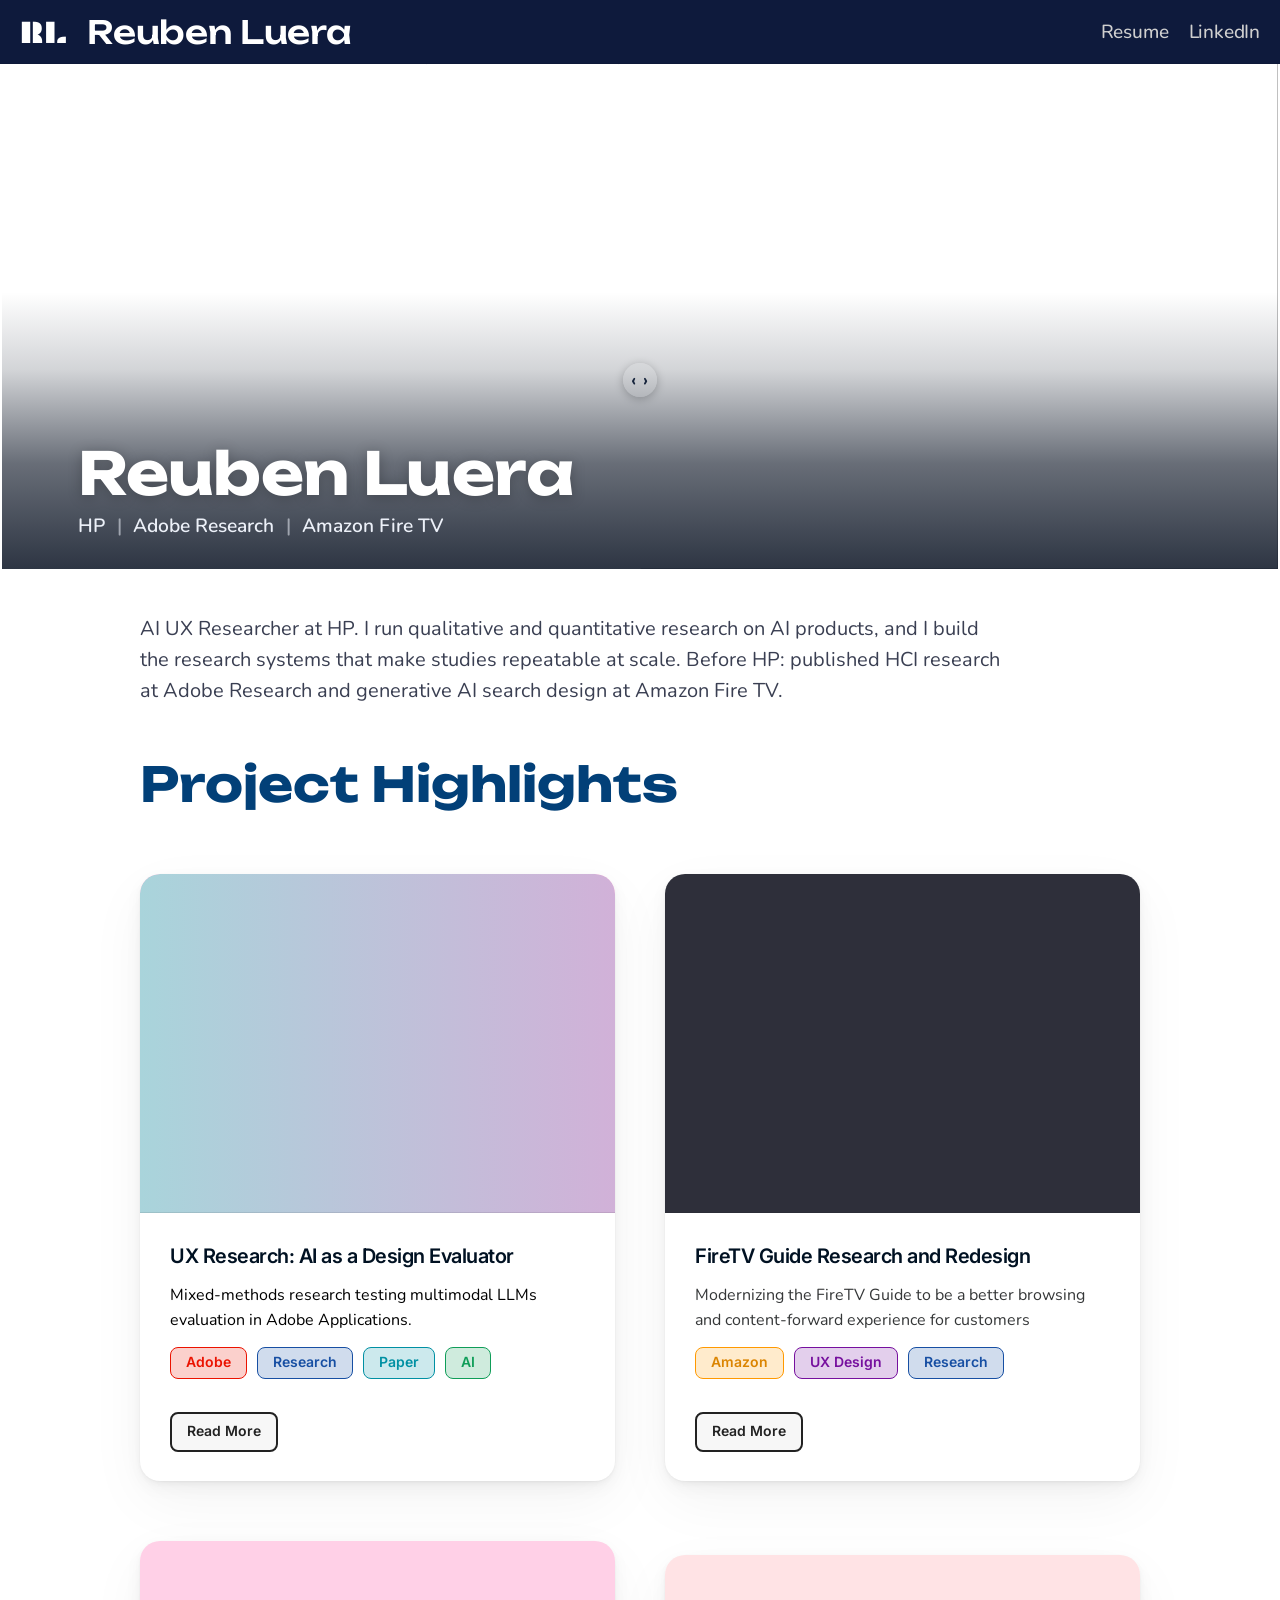
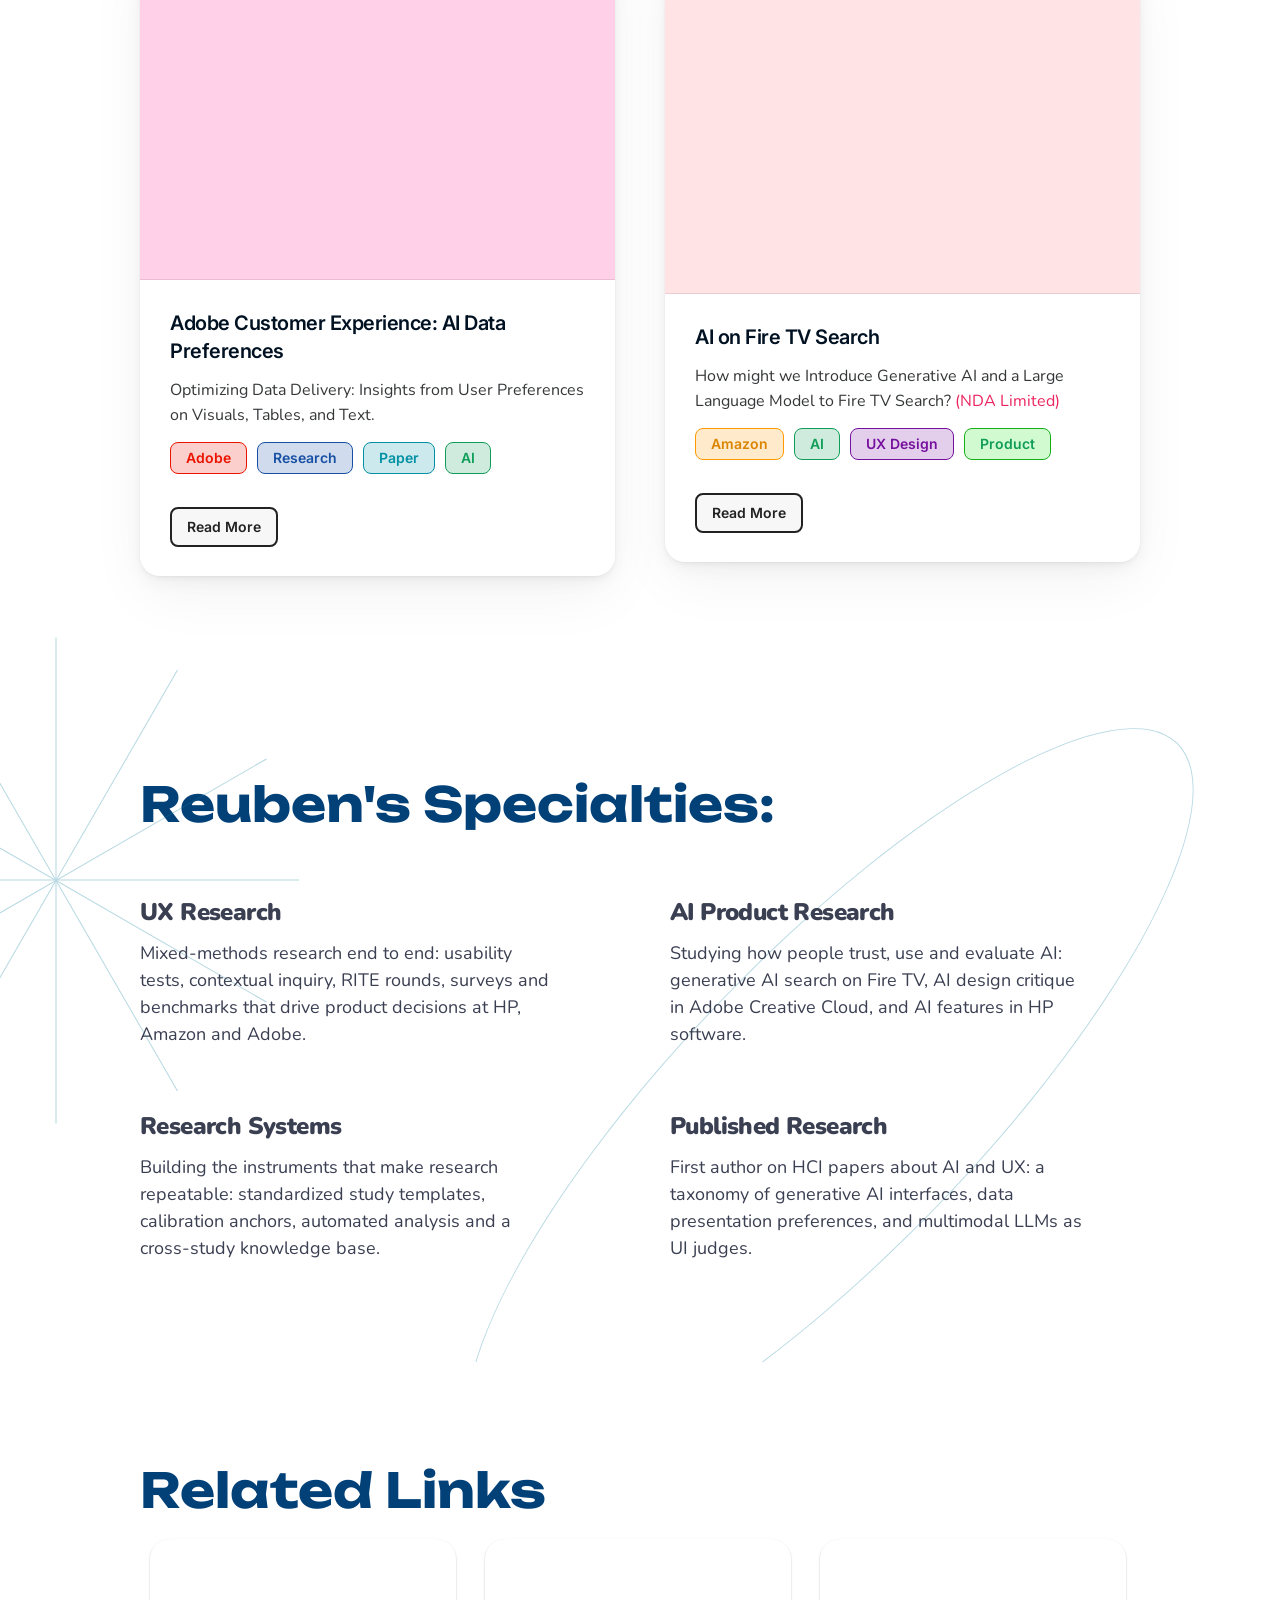
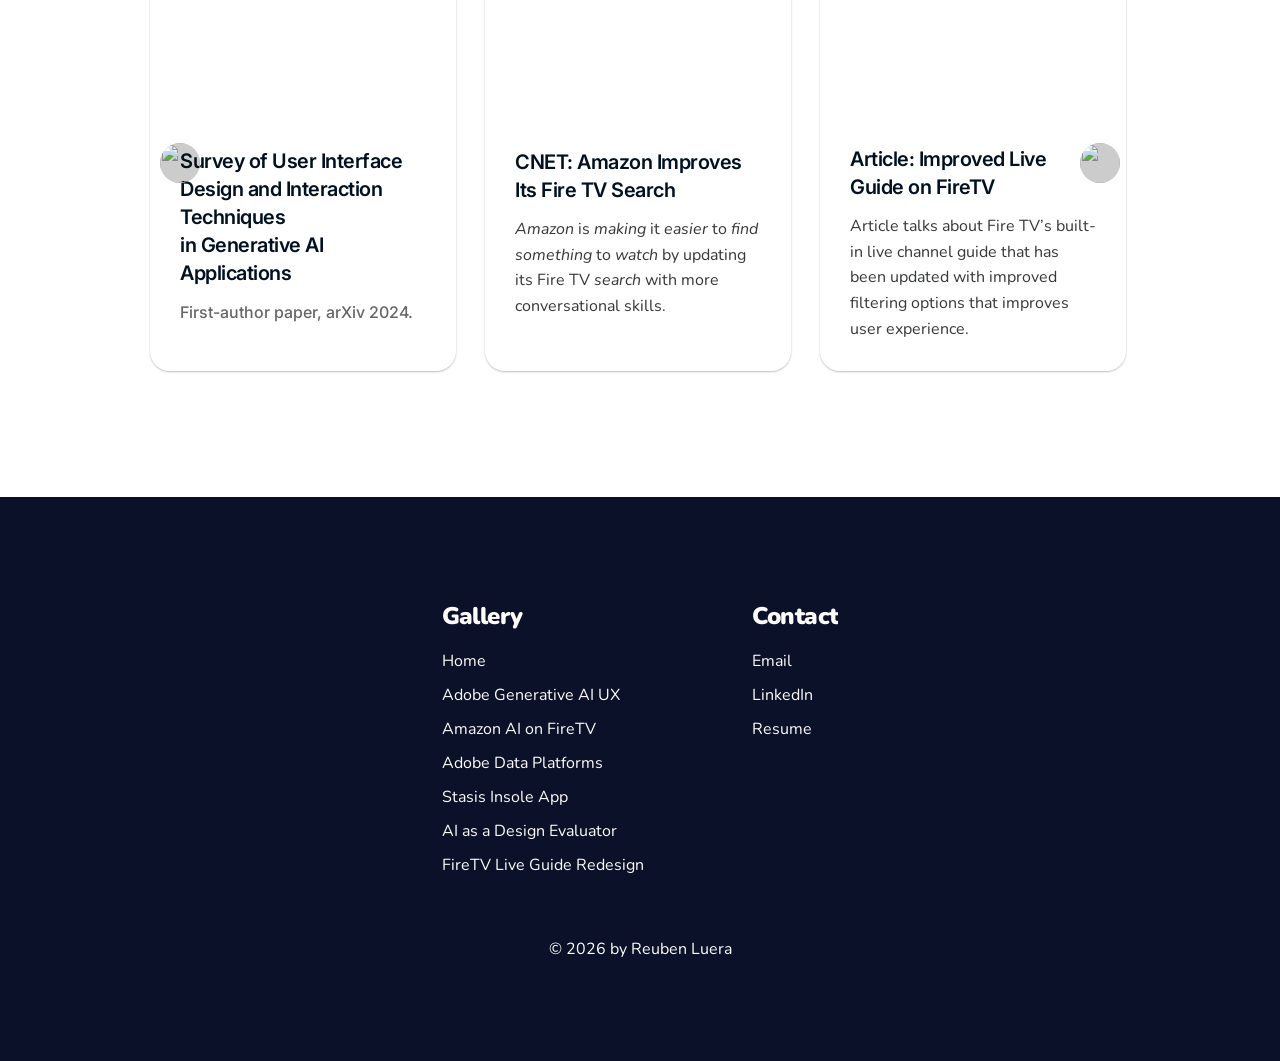
==== commit f3c85696: "Carry figures.css link onto the overlay branch" ====
--- a/index.html
+++ b/index.html
@@ -22,7 +22,7 @@
 <meta name="twitter:image" content="https://reubenluera.github.io/assets/og.jpg?v=2">
 <link rel="preconnect" href="https://fonts.googleapis.com"><link rel="preconnect" href="https://fonts.gstatic.com" crossorigin>
 <link rel="stylesheet" href="https://fonts.googleapis.com/css2?family=Inter:wght@400;500;600;700;800&family=Inter+Tight:wght@500;600;700&family=Montserrat:ital,wght@0,400;0,500;0,600;0,700;0,800;0,900;1,400&family=Nunito:ital,wght@0,400;0,500;0,600;0,700;0,800;0,900;1,400&family=Plaster&family=Unbounded:wght@400;500;600;700&display=swap">
-<link rel="stylesheet" href="assets/base.css?v=nv1"><link rel="stylesheet" href="assets/figures.css?v=6">
+<link rel="stylesheet" href="assets/base.css?v=ho2"><link rel="stylesheet" href="assets/figures.css?v=6">
 <style>
 .nvA6p4UUqO{position:relative;width:100%;height:auto;display:flex;flex-direction:column;justify-content:flex-start;align-items:center;gap:0px;background:rgb(254, 252, 251);overflow:hidden}
 .nlQNIJgDFj{position:fixed;left:0px;right:0px;top:0px;flex-shrink:0;height:64px;z-index:10}
@@ -564,7 +564,7 @@
 </style>
 </head>
 <body>
-<div class="nvA6p4UUqO"><div class="inst nlQNIJgDFj" data-instance data-component="Navigation 4"><div class="variant nlQNIJgDFj_Ta37niE7v" data-variant="Ta37niE7v"><div class="nObHOKABcv"><div class="nXviI0Y9OV"><a class="rt ndkblyniXS" href="./"><p>RL</p></a><a class="rt nVkGFjsyVC" href="./"><p>Reuben Luera</p></a></div></div><div class="nDPiUMCuep"><div class="nOT2uP1n9U"></div><div class="ni_y7MMljP"><a class="rt nHM8JUFKR8" href="https://drive.google.com/file/d/1-4WC2Kq7KHPikC_4yO-IUz8NMZVW1yvx/view?usp=sharing" target="_blank" rel="noopener"><p>Resume</p></a><a class="rt nD02a3BYnx" href="https://www.linkedin.com/in/reuben-luera/" target="_blank" rel="noopener"><p>LinkedIn</p></a></div></div></div><div class="variant nlQNIJgDFj_x9P66OzGx" data-variant="x9P66OzGx"><div class="nav-phone-links"><a href="https://drive.google.com/file/d/1-4WC2Kq7KHPikC_4yO-IUz8NMZVW1yvx/view?usp=sharing" target="_blank" rel="noopener">Resume</a><a href="https://www.linkedin.com/in/reuben-luera/" target="_blank" rel="noopener">LinkedIn</a></div><div class="nx9P66OzGxObHOKABcv"><div class="nx9P66OzGxXviI0Y9OV"><a class="rt nx9P66OzGxdkblyniXS" href="./"><p>RL</p></a><a class="rt nx9P66OzGxVkGFjsyVC" href="./"><p>Reuben Luera</p></a></div></div><div class="nx9P66OzGxDPiUMCuep"><div class="inst nx9P66OzGxiq1JCvODL" data-component="Links: Product"></div><div class="nx9P66OzGxOT2uP1n9U"></div><div class="nx9P66OzGxi_y7MMljP"><a class="rt nx9P66OzGxHM8JUFKR8" href="https://drive.google.com/file/d/1-4WC2Kq7KHPikC_4yO-IUz8NMZVW1yvx/view?usp=sharing" target="_blank" rel="noopener"><p>Resume</p></a><a class="rt nx9P66OzGxD02a3BYnx" href="https://www.linkedin.com/in/reuben-luera/" target="_blank" rel="noopener"><p>LinkedIn</p></a></div><div class="inst nx9P66OzGxJdBYxtasJ" data-component="Links: Resources"></div><div class="inst nx9P66OzGxxjlnjooMd" data-component="Links: Community"></div></div></div></div><div class="nbJl4YPxNB"><div class="nMbd5OdMxj"><div class="inst nc6zq_F9zd before-after" data-instance data-component="BeforeAfter" style="--pos:50%"><img class="ba-left" src="assets/images/hero-qual-quant-color.webp?v=3" alt="Reuben Luera, AI UX Researcher. Split portrait labeled Qualitative on the left and Quantitative on the right."><img class="ba-right" src="assets/images/hero-qual-quant-sketch.webp?v=3" alt=""><div class="ba-line"></div><input class="ba-range" type="range" min="0" max="100" value="50" aria-label="Compare"></div><div class="hero-intro"><h1>Reuben Luera</h1><p>AI UX Researcher at HP. I run qualitative and quantitative research on AI products, and I build the research systems that make studies repeatable at scale. Before HP: published HCI research at Adobe Research and generative AI search design at Amazon Fire TV.</p></div></div></div><div class="nIWrqHTkji"><div class="rt nyTndgTSx0"><h2>Project Highlights</h2></div><div class="nYycZgH4dD"><div class="inst nTnsw82KDW" data-instance data-component="Card"><a class="variant nTnsw82KDW_YEi3f_NM_" data-variant="YEi3f_NM_" href="mllmjudge/"><div class="nYEi3f_NM_YPnArTXVZ"><div class="nYEi3f_NM_EdpnKjpIN"><div class="nYEi3f_NM_bCOuGcbKQ" role="img" aria-label="Figure: Project Highlights"></div></div></div><div class="nYEi3f_NM_U0TUU7XFZ"><div class="rt nYEi3f_NM_srI__Fmmy"><h3>UX Research: AI as a Design Evaluator</h3></div><div class="rt nYEi3f_NM_foAq5zC_T"><p>Mixed-methods research testing multimodal LLMs evaluation in Adobe Applications.</p></div><div class="nYEi3f_NM_Lu4RU06_U"><button class="nYEi3f_NM_w8pEQqQ3s"><div class="rt nYEi3f_NM_itZlyiTNU"><p>Adobe</p></div></button><button class="nYEi3f_NM_MuwVS09m0"><div class="rt nYEi3f_NM_J2SQM0_gv"><p>Research</p></div></button><button class="nYEi3f_NM_BOkAE0vN0"><div class="rt nYEi3f_NM_CCWZikfdw"><p>Paper</p></div></button><button class="nYEi3f_NM_I0Na0LCwt"><div class="rt nYEi3f_NM_QroBZlQdn"><p>AI</p></div></button></div><div class="inst nYEi3f_NM_XKVEcJ_xk" data-instance data-component="Read more Button"><div class="variant nYEi3f_NM_XKVEcJ_xk_Sn5kPeTr0" data-variant="Sn5kPeTr0"><div class="rt nSn5kPeTr0IHy4gOEuU"><p>Read More</p></div></div></div></div></a><a class="variant nTnsw82KDW_BQ7REBfLw" data-variant="BQ7REBfLw" href="mllmjudge/"><div class="nBQ7REBfLwYPnArTXVZ"><div class="nBQ7REBfLwEdpnKjpIN"><div class="nBQ7REBfLwbCOuGcbKQ" role="img" aria-label="Figure: UX Research: AI as a Design Evaluator"></div></div></div><div class="nBQ7REBfLwU0TUU7XFZ"><div class="rt nBQ7REBfLwsrI__Fmmy"><h3>UX Research: AI as a Design Evaluator</h3></div><div class="rt nBQ7REBfLwfoAq5zC_T"><p>Mixed-methods research testing multimodal LLMs evaluation in Adobe Applications.</p></div><div class="nBQ7REBfLwLu4RU06_U"><button class="nBQ7REBfLww8pEQqQ3s"><div class="rt nBQ7REBfLwitZlyiTNU"><p>Adobe</p></div></button><button class="nBQ7REBfLwMuwVS09m0"><div class="rt nBQ7REBfLwJ2SQM0_gv"><p>Research</p></div></button><button class="nBQ7REBfLwBOkAE0vN0"><div class="rt nBQ7REBfLwCCWZikfdw"><p>Paper</p></div></button><button class="nBQ7REBfLwI0Na0LCwt"><div class="rt nBQ7REBfLwQroBZlQdn"><p>AI</p></div></button></div><div class="inst nBQ7REBfLwXKVEcJ_xk" data-instance data-component="Read more Button"><div class="variant nBQ7REBfLwXKVEcJ_xk_Bn1oOBSqa" data-variant="Bn1oOBSqa"><div class="rt nIHy4gOEuU"><p>Read More</p></div></div><div class="variant nBQ7REBfLwXKVEcJ_xk_y86CueWO_" data-variant="y86CueWO_"><div class="rt ny86CueWO_IHy4gOEuU"><p>Read More</p></div></div></div></div></a></div><div class="inst nevm9pJMn9" data-instance data-component="Card"><a class="variant nevm9pJMn9_JPomyDDf0" data-variant="JPomyDDf0" href="aiftv-2/"><div class="nJPomyDDf0YPnArTXVZ"><div class="nJPomyDDf0Gvytbhaiy" role="img" aria-label="Figure: UX Research: AI as a Design Evaluator"></div></div><div class="nJPomyDDf0U0TUU7XFZ"><div class="rt nJPomyDDf0srI__Fmmy"><h3>FireTV Guide Research and Redesign</h3></div><div class="rt nJPomyDDf0foAq5zC_T"><p>Modernizing the FireTV Guide to be a better browsing and content-forward experience for customers</p></div><div class="nJPomyDDf0Lu4RU06_U"><button class="nJPomyDDf0KfRNzQH7y"><div class="rt nJPomyDDf0pJMIOaBDW"><p>Amazon</p></div></button><button class="nJPomyDDf0jpQjS2kYt"><div class="rt nJPomyDDf0Nq6DZ0kDz"><p>UX Design</p></div></button><button class="nJPomyDDf0MuwVS09m0"><div class="rt nJPomyDDf0J2SQM0_gv"><p>Research</p></div></button></div><div class="inst nJPomyDDf0XKVEcJ_xk" data-instance data-component="Read more Button"><div class="variant nJPomyDDf0XKVEcJ_xk_Sn5kPeTr0" data-variant="Sn5kPeTr0"><div class="rt nSn5kPeTr0IHy4gOEuU"><p>Read More</p></div></div></div></div></a><a class="variant nevm9pJMn9_KJDtBRsJ9" data-variant="KJDtBRsJ9" href="aiftv-2/"><div class="nKJDtBRsJ9YPnArTXVZ"><div class="nKJDtBRsJ9Gvytbhaiy" role="img" aria-label="Figure: FireTV Guide Research and Redesign"></div></div><div class="nKJDtBRsJ9U0TUU7XFZ"><div class="rt nKJDtBRsJ9srI__Fmmy"><h3>FireTV Guide Research and Redesign</h3></div><div class="rt nKJDtBRsJ9foAq5zC_T"><p>Modernizing the FireTV Guide to be a better browsing and content-forward experience for customers</p></div><div class="nKJDtBRsJ9Lu4RU06_U"><button class="nKJDtBRsJ9KfRNzQH7y"><div class="rt nKJDtBRsJ9pJMIOaBDW"><p>Amazon</p></div></button><button class="nKJDtBRsJ9jpQjS2kYt"><div class="rt nKJDtBRsJ9Nq6DZ0kDz"><p>UX Design</p></div></button><button class="nKJDtBRsJ9MuwVS09m0"><div class="rt nKJDtBRsJ9J2SQM0_gv"><p>Research</p></div></button></div><div class="inst nKJDtBRsJ9XKVEcJ_xk" data-instance data-component="Read more Button"><div class="variant nKJDtBRsJ9XKVEcJ_xk_Bn1oOBSqa" data-variant="Bn1oOBSqa"><div class="rt nIHy4gOEuU"><p>Read More</p></div></div><div class="variant nKJDtBRsJ9XKVEcJ_xk_y86CueWO_" data-variant="y86CueWO_"><div class="rt ny86CueWO_IHy4gOEuU"><p>Read More</p></div></div></div></div></a></div></div><div class="ng4mm69FI1"><div class="inst ndTw_4PsgZ" data-instance data-component="Card"><a class="variant ndTw_4PsgZ_j5hLWVEib" data-variant="j5hLWVEib" href="optimizing/"><div class="nj5hLWVEibYPnArTXVZ"><div class="nj5hLWVEibGvytbhaiy" role="img" aria-label="Figure: FireTV Guide Research and Redesign"></div></div><div class="nj5hLWVEibU0TUU7XFZ"><div class="rt nj5hLWVEibsrI__Fmmy"><h3>Adobe Customer Experience: AI Data Preferences</h3></div><div class="rt nj5hLWVEibfoAq5zC_T"><p>Optimizing Data Delivery: Insights from User Preferences on Visuals, Tables, and Text.</p></div><div class="nj5hLWVEibLu4RU06_U"><button class="nj5hLWVEibw8pEQqQ3s"><div class="rt nj5hLWVEibitZlyiTNU"><p>Adobe</p></div></button><button class="nj5hLWVEibMuwVS09m0"><div class="rt nj5hLWVEibJ2SQM0_gv"><p>Research</p></div></button><button class="nj5hLWVEibBOkAE0vN0"><div class="rt nj5hLWVEibCCWZikfdw"><p>Paper</p></div></button><button class="nj5hLWVEibI0Na0LCwt"><div class="rt nj5hLWVEibQroBZlQdn"><p>AI</p></div></button></div><div class="inst nj5hLWVEibXKVEcJ_xk" data-instance data-component="Read more Button"><div class="variant nj5hLWVEibXKVEcJ_xk_Sn5kPeTr0" data-variant="Sn5kPeTr0"><div class="rt nSn5kPeTr0IHy4gOEuU"><p>Read More</p></div></div></div></div></a><a class="variant ndTw_4PsgZ_uJBEK4GE9" data-variant="uJBEK4GE9" href="optimizing/"><div class="nuJBEK4GE9YPnArTXVZ"><div class="nuJBEK4GE9Gvytbhaiy" role="img" aria-label="Figure: Adobe Customer Experience: AI Data Preferences"></div></div><div class="nuJBEK4GE9U0TUU7XFZ"><div class="rt nuJBEK4GE9srI__Fmmy"><h3>Adobe Customer Experience: AI Data Preferences</h3></div><div class="rt nuJBEK4GE9foAq5zC_T"><p>Optimizing Data Delivery: Insights from User Preferences on Visuals, Tables, and Text.</p></div><div class="nuJBEK4GE9Lu4RU06_U"><button class="nuJBEK4GE9w8pEQqQ3s"><div class="rt nuJBEK4GE9itZlyiTNU"><p>Adobe</p></div></button><button class="nuJBEK4GE9MuwVS09m0"><div class="rt nuJBEK4GE9J2SQM0_gv"><p>Research</p></div></button><button class="nuJBEK4GE9BOkAE0vN0"><div class="rt nuJBEK4GE9CCWZikfdw"><p>Paper</p></div></button><button class="nuJBEK4GE9I0Na0LCwt"><div class="rt nuJBEK4GE9QroBZlQdn"><p>AI</p></div></button></div><div class="inst nuJBEK4GE9XKVEcJ_xk" data-instance data-component="Read more Button"><div class="variant nuJBEK4GE9XKVEcJ_xk_Bn1oOBSqa" data-variant="Bn1oOBSqa"><div class="rt nIHy4gOEuU"><p>Read More</p></div></div><div class="variant nuJBEK4GE9XKVEcJ_xk_y86CueWO_" data-variant="y86CueWO_"><div class="rt ny86CueWO_IHy4gOEuU"><p>Read More</p></div></div></div></div></a></div><div class="inst nNQQDktcik" data-instance data-component="Card"><a class="variant nNQQDktcik_zKpzWK9U1" data-variant="zKpzWK9U1" href="aiftv/"><div class="nzKpzWK9U1YPnArTXVZ"><div class="nzKpzWK9U1Gvytbhaiy" role="img" aria-label="Figure: Adobe Customer Experience: AI Data Preferences"></div></div><div class="nzKpzWK9U1U0TUU7XFZ"><div class="rt nzKpzWK9U1srI__Fmmy"><h3>AI on Fire TV Search</h3></div><div class="rt nzKpzWK9U1foAq5zC_T"><p>How might we Introduce Generative AI and a Large Language Model to Fire TV Search? <span style="color:rgb(235, 37, 96)">(NDA Limited)</span></p></div><div class="nzKpzWK9U1Lu4RU06_U"><button class="nzKpzWK9U1KfRNzQH7y"><div class="rt nzKpzWK9U1pJMIOaBDW"><p>Amazon</p></div></button><button class="nzKpzWK9U1I0Na0LCwt"><div class="rt nzKpzWK9U1QroBZlQdn"><p>AI</p></div></button><button class="nzKpzWK9U1jpQjS2kYt"><div class="rt nzKpzWK9U1Nq6DZ0kDz"><p>UX Design</p></div></button><button class="nzKpzWK9U1CMFQTv3LN"><div class="rt nzKpzWK9U1KPjdi2VGD"><p>Product</p></div></button></div><div class="inst nzKpzWK9U1XKVEcJ_xk" data-instance data-component="Read more Button"><div class="variant nzKpzWK9U1XKVEcJ_xk_Sn5kPeTr0" data-variant="Sn5kPeTr0"><div class="rt nSn5kPeTr0IHy4gOEuU"><p>Read More</p></div></div></div></div></a><a class="variant nNQQDktcik_ivmprga4x" data-variant="ivmprga4x" href="aiftv/"><div class="nivmprga4xYPnArTXVZ"><div class="nivmprga4xGvytbhaiy" role="img" aria-label="Figure: AI on Fire TV Search"></div></div><div class="nivmprga4xU0TUU7XFZ"><div class="rt nivmprga4xsrI__Fmmy"><h3>AI on Fire TV Search</h3></div><div class="rt nivmprga4xfoAq5zC_T"><p>How might we Introduce Generative AI and a Large Language Model to Fire TV Search? <span style="color:rgb(235, 37, 96)">(NDA Limited)</span></p></div><div class="nivmprga4xLu4RU06_U"><button class="nivmprga4xKfRNzQH7y"><div class="rt nivmprga4xpJMIOaBDW"><p>Amazon</p></div></button><button class="nivmprga4xI0Na0LCwt"><div class="rt nivmprga4xQroBZlQdn"><p>AI</p></div></button><button class="nivmprga4xjpQjS2kYt"><div class="rt nivmprga4xNq6DZ0kDz"><p>UX Design</p></div></button><button class="nivmprga4xCMFQTv3LN"><div class="rt nivmprga4xKPjdi2VGD"><p>Product</p></div></button></div><div class="inst nivmprga4xXKVEcJ_xk" data-instance data-component="Read more Button"><div class="variant nivmprga4xXKVEcJ_xk_Bn1oOBSqa" data-variant="Bn1oOBSqa"><div class="rt nIHy4gOEuU"><p>Read More</p></div></div><div class="variant nivmprga4xXKVEcJ_xk_y86CueWO_" data-variant="y86CueWO_"><div class="rt ny86CueWO_IHy4gOEuU"><p>Read More</p></div></div></div></div></a></div></div></div><div class="nu819LNN5w"><div class="rt nXTihsQjj1"><h2>Reuben&#x27;s Specialties:</h2></div><div class="nJ7aakRI2A"><div class="neOUrByhQU"><div class="rt niHQtNsPX0"><h2>UX Research</h2></div><div class="rt nWnvtbm3vx"><p>Mixed-methods research end to end: usability tests, contextual inquiry, RITE rounds, surveys and benchmarks that drive product decisions at HP, Amazon and Adobe.</p></div></div><div class="nF___c2p4X"><div class="rt nWV8EMvyuf"><h2>AI Product Research</h2></div><div class="rt nLuE536VIq"><p>Studying how people trust, use and evaluate AI: generative AI search on Fire TV, AI design critique in Adobe Creative Cloud, and AI features in HP software.</p></div></div><div class="nk6rIrm1EP"><div class="rt nSifnk8UI_"><h2>Research Systems</h2></div><div class="rt ncUteRPi2Z"><p>Building the instruments that make research repeatable: standardized study templates, calibration anchors, automated analysis and a cross-study knowledge base.</p></div></div><div class="nZ5uAmNlef"><div class="rt nB0bdJ81an"><h2>Published Research</h2></div><div class="rt nNrjZbEo73"><p>First author on HCI papers about AI and UX: a taxonomy of generative AI interfaces, data presentation preferences, and multimodal LLMs as UI judges.</p></div></div><div class="nnXgXTR6Uy"></div><div class="nAUUtwLbwq"><div class="ntt90yurD_"></div><div class="ng8Ds1WdAc"></div><div class="niIcMUFmpa"></div><div class="nnN2vWdBgC"></div><div class="nGDe3MITj7"></div><div class="nYkqII0Shr"></div></div></div></div><div class="nNu7WDnfiU"><div class="nQRRlRV1js"><div class="rt nagAZ0PCSX"><h2>Related Links</h2></div><div class="inst nEgspn1MET carousel" data-instance data-component="Carousel" style="--gap:29px;--arrow-size:40px;--arrow-radius:40px;--arrow-pad:20px;--arrow-fill:rgba(0, 0, 0, 0.2);--track-pad:10px"><div class="carousel-track"><div class="inst nAJI_sTmRj" data-instance data-component="Card 2"><a class="variant nAJI_sTmRj_yP8RwTL82" data-variant="yP8RwTL82" href="https://arxiv.org/abs/2410.22370"><div class="nyP8RwTL82gq3QaVDPK" role="img" aria-label="Figure: Survey of User Interface Design and Interaction Techniques"></div><div class="nyP8RwTL82SeMC7gjNh"><div class="rt nyP8RwTL82q2tMERU6b"><h3>Survey of User Interface Design and Interaction Techniques</h3><h3>in Generative AI Applications</h3></div><div class="rt nyP8RwTL82KXQc1iMKM"><p>First-author paper, arXiv 2024.</p></div></div></a><a class="variant nAJI_sTmRj_QrHsQdJEP" data-variant="QrHsQdJEP" href="https://arxiv.org/abs/2410.22370"><div class="nQrHsQdJEPgq3QaVDPK" role="img" aria-label="Figure: Survey of User Interface Design and Interaction Techniques"></div><div class="nQrHsQdJEPSeMC7gjNh"><div class="rt nQrHsQdJEPq2tMERU6b"><h3>Survey of User Interface Design and Interaction Techniques</h3><h3>in Generative AI Applications</h3></div><div class="rt nQrHsQdJEPKXQc1iMKM"><p>First-author paper, arXiv 2024.</p></div></div></a></div><div class="inst nWtCBmdJjg" data-instance data-component="Card 2"><a class="variant nWtCBmdJjg_ILOQ4hLKS" data-variant="ILOQ4hLKS" href="https://www.cnet.com/videos/amazon-improves-its-fire-tv-search/" target="_blank" rel="noopener"><div class="nILOQ4hLKSgq3QaVDPK" role="img" aria-label="Figure: CNET: Amazon Improves Its Fire TV Search"></div><div class="nILOQ4hLKSSeMC7gjNh"><div class="rt nILOQ4hLKSq2tMERU6b"><h3>CNET: Amazon Improves Its Fire TV Search</h3></div><div class="rt nILOQ4hLKSKXQc1iMKM"><p><em>Amazon</em> is <em>making</em> it <em>easier</em> to <em>find something</em> to <em>watch</em> by updating its Fire TV <em>search</em> with more conversational skills.</p></div></div></a><a class="variant nWtCBmdJjg_ebx7whhVr" data-variant="ebx7whhVr" href="https://www.cnet.com/videos/amazon-improves-its-fire-tv-search/" target="_blank" rel="noopener"><div class="nebx7whhVrgq3QaVDPK" role="img" aria-label="Figure: CNET: Amazon Improves Its Fire TV Search"></div><div class="nebx7whhVrSeMC7gjNh"><div class="rt nebx7whhVrq2tMERU6b"><h3>CNET: Amazon Improves Its Fire TV Search</h3></div><div class="rt nebx7whhVrKXQc1iMKM"><p><em>Amazon</em> is <em>making</em> it <em>easier</em> to <em>find something</em> to <em>watch</em> by updating its Fire TV <em>search</em> with more conversational skills.</p></div></div></a></div><div class="inst nmayBF50sd" data-instance data-component="Card 2"><a class="variant nmayBF50sd_RNGqzo7D7" data-variant="RNGqzo7D7" href="https://www.aftvnews.com/fire-tvs-built-in-live-channel-guide-has-been-updated-with-improved-filtering-options/"><div class="nRNGqzo7D7gq3QaVDPK" role="img" aria-label="Figure: Article: Improved Live Guide on FireTV"></div><div class="nRNGqzo7D7SeMC7gjNh"><div class="rt nRNGqzo7D7q2tMERU6b"><h3>Article: Improved Live Guide on FireTV</h3></div><div class="rt nRNGqzo7D7KXQc1iMKM"><p>Article talks about Fire TV’s built-in live channel guide that has been updated with improved filtering options that improves user experience.</p></div></div></a><a class="variant nmayBF50sd_TnkrVVtuz" data-variant="TnkrVVtuz" href="https://www.aftvnews.com/fire-tvs-built-in-live-channel-guide-has-been-updated-with-improved-filtering-options/"><div class="nTnkrVVtuzgq3QaVDPK" role="img" aria-label="Figure: Article: Improved Live Guide on FireTV"></div><div class="nTnkrVVtuzSeMC7gjNh"><div class="rt nTnkrVVtuzq2tMERU6b"><h3>Article: Improved Live Guide on FireTV</h3></div><div class="rt nTnkrVVtuzKXQc1iMKM"><p>Article talks about Fire TV’s built-in live channel guide that has been updated with improved filtering options that improves user experience.</p></div></div></a></div><div class="inst nVlPK11xLf" data-instance data-component="Card 2"><a class="variant nVlPK11xLf_n0vyjMB6q" data-variant="n0vyjMB6q" href="https://research.adobe.com/news/gem-fellows-career-shifts-at-adobe-research/"><div class="ngq3QaVDPK" role="img" aria-label="Figure: Adobe Research: GEM Fellows&#x27; Experience"></div><div class="nSeMC7gjNh"><div class="rt nq2tMERU6b"><h3>Adobe Research: GEM Fellows&#x27; Experience</h3></div><div class="rt nKXQc1iMKM"><p>An inside interview at how GEM Fellows are making new discoveries, and big career shifts, at Adobe Research now and in the future</p></div></div></a><a class="variant nVlPK11xLf_xy_rqwukj" data-variant="xy_rqwukj" href="https://research.adobe.com/news/gem-fellows-career-shifts-at-adobe-research/"><div class="nxy_rqwukjgq3QaVDPK" role="img" aria-label="Figure: Adobe Research: GEM Fellows&#x27; Experience"></div><div class="nxy_rqwukjSeMC7gjNh"><div class="rt nxy_rqwukjq2tMERU6b"><h3>Adobe Research: GEM Fellows&#x27; Experience</h3></div><div class="rt nxy_rqwukjKXQc1iMKM"><p>An inside interview at how GEM Fellows are making new discoveries, and big career shifts, at Adobe Research now and in the future</p></div></div></a></div><div class="inst nbakmA86wN" data-instance data-component="Card 2"><a class="variant nbakmA86wN_fgtHtOY1f" data-variant="fgtHtOY1f" href="https://www.linkedin.com/posts/adobe_adobelife-activity-7381744840864124929-pdTQ?utm_source=share&amp;utm_medium=member_desktop&amp;rcm=ACoAACwvR_8BHjePMz2hO_xk6o689smtzLDTbwc" target="_blank" rel="noopener"><div class="nfgtHtOY1fgq3QaVDPK" role="img" aria-label="Figure: Adobe Life: Achievement Spotlight"></div><div class="nfgtHtOY1fSeMC7gjNh"><div class="rt nfgtHtOY1fq2tMERU6b"><h3>Adobe Life: <br>Achievement Spotlight</h3></div><div class="rt nfgtHtOY1fKXQc1iMKM"><p>&quot;From zero research experience to presenting his own research at an international conference. That’s been the journey for Adobe Research intern Reuben Luera…&quot;</p></div></div></a><a class="variant nbakmA86wN_DnjuPTQsV" data-variant="DnjuPTQsV" href="https://www.linkedin.com/posts/adobe_adobelife-activity-7381744840864124929-pdTQ?utm_source=share&amp;utm_medium=member_desktop&amp;rcm=ACoAACwvR_8BHjePMz2hO_xk6o689smtzLDTbwc" target="_blank" rel="noopener"><div class="nDnjuPTQsVgq3QaVDPK" role="img" aria-label="Figure: Adobe Life: Achievement Spotlight"></div><div class="nDnjuPTQsVSeMC7gjNh"><div class="rt nDnjuPTQsVq2tMERU6b"><h3>Adobe Life: <br>Achievement Spotlight</h3></div><div class="rt nDnjuPTQsVKXQc1iMKM"><p>&quot;From zero research experience to presenting his own research at an international conference. That’s been the journey for Adobe Research intern Reuben Luera…&quot;</p></div></div></a></div><div class="inst nBAQCFKot7" data-instance data-component="Card 2"><a class="variant nBAQCFKot7_pnt31bpxh" data-variant="pnt31bpxh" href="https://www.instagram.com/p/CUqmEHJPgy6/?igsh=MzRlODBiNWFlZA==" target="_blank" rel="noopener"><div class="npnt31bpxhgq3QaVDPK" role="img" aria-label="Figure: Friends of Figma Panel: Ask a UX Design Intern"></div><div class="npnt31bpxhSeMC7gjNh"><div class="rt npnt31bpxhq2tMERU6b"><h3>Friends of Figma Panel: Ask a UX Design Intern</h3></div><div class="rt npnt31bpxhKXQc1iMKM"><p>A Former Intern panel will answer questions you have on Friends of Figma&#x27;s first virtual event, &quot;Ask a UX Design Intern.&quot;</p></div></div></a><a class="variant nBAQCFKot7_ZBG1hEGly" data-variant="ZBG1hEGly" href="https://www.instagram.com/p/CUqmEHJPgy6/?igsh=MzRlODBiNWFlZA==" target="_blank" rel="noopener"><div class="nZBG1hEGlygq3QaVDPK" role="img" aria-label="Figure: Friends of Figma Panel: Ask a UX Design Intern"></div><div class="nZBG1hEGlySeMC7gjNh"><div class="rt nZBG1hEGlyq2tMERU6b"><h3>Friends of Figma Panel: Ask a UX Design Intern</h3></div><div class="rt nZBG1hEGlyKXQc1iMKM"><p>A Former Intern panel will answer questions you have on Friends of Figma&#x27;s first virtual event, &quot;Ask a UX Design Intern.&quot;</p></div></div></a></div></div><button class="car-btn car-prev" aria-label="Previous"><img src="assets/images/6tTbkXggWgQCAJ4DO2QEdXXmgM.svg" alt="" width="40" height="40"></button><button class="car-btn car-next" aria-label="Next"><img src="assets/images/11KSGbIZoRSg4pjdnUoif6MKHI.svg" alt="" width="40" height="40"></button></div></div></div><div class="inst nvX6TNWpYy" data-instance data-component="Footer"><div class="variant nvX6TNWpYy_fjMc43YoF" data-variant="fjMc43YoF"><div class="nePy9C0EDZ"><div class="nWdflHQpew"><div class="rt nS_Aza2TGs"><p>Gallery</p></div><div class="nmah2Uvv0M"><a class="rt nikoF5H0hH" href="./"><p>Home</p></a><a class="rt nw_UgKHZL5" href="survey/"><p>Adobe Generative AI UX</p></a><a class="rt nQmYWEWmqh" href="aiftv/"><p>Amazon AI on FireTV </p></a><a class="rt nqkWkVobJY" href="optimizing/"><p>Adobe Data Platforms</p></a><a class="rt ndkq2eQh4f" href="stasis/"><p>Stasis Insole App</p></a><a class="rt ndkq2eQh4f" href="mllmjudge/"><p>AI as a Design Evaluator</p></a><a class="rt ndkq2eQh4f" href="aiftv-2/"><p>FireTV Live Guide Redesign</p></a></div></div><div class="nHaTRU4PDT"><div class="rt nzrnhSoIMz"><p>Contact</p></div><div class="nv1gR5C3HJ"><a class="rt nY0LTVhZ7c" href="mailto:benluera@gmail.com" target="_blank" rel="noopener"><p>Email</p></a><a class="rt nNHWxEOAcc" href="https://www.linkedin.com/in/reuben-luera/" target="_blank" rel="noopener"><p>LinkedIn</p></a><a class="rt nyNUcHU0ae" href="https://drive.google.com/file/d/1-4WC2Kq7KHPikC_4yO-IUz8NMZVW1yvx/view?usp=sharing" target="_blank" rel="noopener"><p>Resume</p></a></div></div></div><div class="nMWJNcbJWX"><div class="rt nUcZFVxcfo"><p>© 2026 by Reuben Luera</p></div></div></div><div class="variant nvX6TNWpYy_sOCrE0xPT" data-variant="sOCrE0xPT"><div class="nsOCrE0xPTePy9C0EDZ"><div class="nsOCrE0xPTWdflHQpew"><div class="rt nsOCrE0xPTS_Aza2TGs"><p>Gallery</p></div><div class="nsOCrE0xPTmah2Uvv0M"><a class="rt nsOCrE0xPTikoF5H0hH" href="./"><p>Home</p></a><a class="rt nsOCrE0xPTPsgKB3hV1" href="survey/"><p>Adobe Generative AI UX</p></a><a class="rt nsOCrE0xPTw_UgKHZL5" href="aiftv/"><p>Amazon AI on FireTV </p></a><a class="rt nsOCrE0xPTQmYWEWmqh" href="optimizing/"><p>Adobe Data Platforms</p></a><a class="rt nsOCrE0xPTdkq2eQh4f" href="stasis/"><p>Stasis Insole App</p></a><a class="rt nsOCrE0xPTdkq2eQh4f" href="mllmjudge/"><p>AI as a Design Evaluator</p></a><a class="rt nsOCrE0xPTdkq2eQh4f" href="aiftv-2/"><p>FireTV Live Guide Redesign</p></a></div></div><div class="nsOCrE0xPTHaTRU4PDT"><div class="rt nsOCrE0xPTzrnhSoIMz"><p>Contact</p></div><div class="nsOCrE0xPTv1gR5C3HJ"><a class="rt nsOCrE0xPTY0LTVhZ7c" href="mailto:benluera@gmail.com" target="_blank" rel="noopener"><p>Email</p></a><a class="rt nsOCrE0xPTNHWxEOAcc" href="https://www.linkedin.com/in/reuben-luera/" target="_blank" rel="noopener"><p>LinkedIn</p></a><a class="rt nsOCrE0xPTyNUcHU0ae" href="https://drive.google.com/file/d/1-4WC2Kq7KHPikC_4yO-IUz8NMZVW1yvx/view?usp=sharing" target="_blank" rel="noopener"><p>Resume</p></a></div></div></div><div class="nsOCrE0xPTMWJNcbJWX"><div class="rt nsOCrE0xPTUcZFVxcfo"><p>© 2026 by Reuben Luera</p></div></div></div><div class="variant nvX6TNWpYy_wBDK0Rmvs" data-variant="wBDK0Rmvs"><div class="nwBDK0RmvsePy9C0EDZ"><div class="nwBDK0RmvsWdflHQpew"><div class="rt nwBDK0RmvsS_Aza2TGs"><p>Gallery</p></div><div class="nwBDK0Rmvsmah2Uvv0M"><a class="rt nwBDK0RmvsikoF5H0hH" href="./"><p>Home</p></a><a class="rt nwBDK0Rmvsw_UgKHZL5" href="survey/"><p>Adobe Generative AI UX</p></a><a class="rt nwBDK0RmvsQmYWEWmqh" href="aiftv/"><p>Amazon AI on FireTV </p></a><a class="rt nwBDK0RmvsqkWkVobJY" href="optimizing/"><p>Adobe Data Platforms</p></a><a class="rt nwBDK0Rmvsdkq2eQh4f" href="stasis/"><p>Stasis Insole App</p></a><a class="rt nwBDK0Rmvsdkq2eQh4f" href="mllmjudge/"><p>AI as a Design Evaluator</p></a><a class="rt nwBDK0Rmvsdkq2eQh4f" href="aiftv-2/"><p>FireTV Live Guide Redesign</p></a></div></div><div class="nwBDK0RmvsHaTRU4PDT"><div class="rt nwBDK0RmvszrnhSoIMz"><p>Contact</p></div><div class="nwBDK0Rmvsv1gR5C3HJ"><a class="rt nwBDK0RmvsY0LTVhZ7c" href="mailto:benluera@gmail.com" target="_blank" rel="noopener"><p>Email</p></a><a class="rt nwBDK0RmvsNHWxEOAcc" href="https://www.linkedin.com/in/reuben-luera/" target="_blank" rel="noopener"><p>LinkedIn</p></a><a class="rt nwBDK0RmvsyNUcHU0ae" href="https://drive.google.com/file/d/1-4WC2Kq7KHPikC_4yO-IUz8NMZVW1yvx/view?usp=sharing" target="_blank" rel="noopener"><p>Resume</p></a></div></div></div><div class="nwBDK0RmvsMWJNcbJWX"><div class="rt nwBDK0RmvsUcZFVxcfo"><p>© 2026 by Reuben Luera</p></div></div></div><div class="variant nvX6TNWpYy_axIoftzp1" data-variant="axIoftzp1"><div class="naxIoftzp1ePy9C0EDZ"><div class="naxIoftzp1WdflHQpew"><div class="rt naxIoftzp1S_Aza2TGs"><p>Gallery</p></div><div class="naxIoftzp1mah2Uvv0M"><a class="rt naxIoftzp1ikoF5H0hH" href="./"><p>Home</p></a><a class="rt naxIoftzp1trVZ0mjTp" href="survey/"><p>Adobe Generative AI UX</p></a><a class="rt naxIoftzp1w_UgKHZL5" href="aiftv/"><p>Amazon AI on FireTV </p></a><a class="rt naxIoftzp1QmYWEWmqh" href="optimizing/"><p>Adobe Data Platforms</p></a><a class="rt naxIoftzp1dkq2eQh4f" href="stasis/"><p>Stasis Insole App</p></a><a class="rt naxIoftzp1dkq2eQh4f" href="mllmjudge/"><p>AI as a Design Evaluator</p></a><a class="rt naxIoftzp1dkq2eQh4f" href="aiftv-2/"><p>FireTV Live Guide Redesign</p></a></div></div><div class="naxIoftzp1HaTRU4PDT"><div class="rt naxIoftzp1zrnhSoIMz"><p>Contact</p></div><div class="naxIoftzp1v1gR5C3HJ"><a class="rt naxIoftzp1Y0LTVhZ7c" href="mailto:benluera@gmail.com" target="_blank" rel="noopener"><p>Email</p></a><a class="rt naxIoftzp1NHWxEOAcc" href="https://www.linkedin.com/in/reuben-luera/" target="_blank" rel="noopener"><p>LinkedIn</p></a><a class="rt naxIoftzp1yNUcHU0ae" href="https://drive.google.com/file/d/1-4WC2Kq7KHPikC_4yO-IUz8NMZVW1yvx/view?usp=sharing" target="_blank" rel="noopener"><p>Resume</p></a></div></div></div><div class="naxIoftzp1MWJNcbJWX"><div class="rt naxIoftzp1UcZFVxcfo"><p>© 2026 by Reuben Luera</p></div></div></div></div></div>
+<div class="nvA6p4UUqO"><div class="inst nlQNIJgDFj" data-instance data-component="Navigation 4"><div class="variant nlQNIJgDFj_Ta37niE7v" data-variant="Ta37niE7v"><div class="nObHOKABcv"><div class="nXviI0Y9OV"><a class="rt ndkblyniXS" href="./"><p>RL</p></a><a class="rt nVkGFjsyVC" href="./"><p>Reuben Luera</p></a></div></div><div class="nDPiUMCuep"><div class="nOT2uP1n9U"></div><div class="ni_y7MMljP"><a class="rt nHM8JUFKR8" href="https://drive.google.com/file/d/1-4WC2Kq7KHPikC_4yO-IUz8NMZVW1yvx/view?usp=sharing" target="_blank" rel="noopener"><p>Resume</p></a><a class="rt nD02a3BYnx" href="https://www.linkedin.com/in/reuben-luera/" target="_blank" rel="noopener"><p>LinkedIn</p></a></div></div></div><div class="variant nlQNIJgDFj_x9P66OzGx" data-variant="x9P66OzGx"><div class="nav-phone-links"><a href="https://drive.google.com/file/d/1-4WC2Kq7KHPikC_4yO-IUz8NMZVW1yvx/view?usp=sharing" target="_blank" rel="noopener">Resume</a><a href="https://www.linkedin.com/in/reuben-luera/" target="_blank" rel="noopener">LinkedIn</a></div><div class="nx9P66OzGxObHOKABcv"><div class="nx9P66OzGxXviI0Y9OV"><a class="rt nx9P66OzGxdkblyniXS" href="./"><p>RL</p></a><a class="rt nx9P66OzGxVkGFjsyVC" href="./"><p>Reuben Luera</p></a></div></div><div class="nx9P66OzGxDPiUMCuep"><div class="inst nx9P66OzGxiq1JCvODL" data-component="Links: Product"></div><div class="nx9P66OzGxOT2uP1n9U"></div><div class="nx9P66OzGxi_y7MMljP"><a class="rt nx9P66OzGxHM8JUFKR8" href="https://drive.google.com/file/d/1-4WC2Kq7KHPikC_4yO-IUz8NMZVW1yvx/view?usp=sharing" target="_blank" rel="noopener"><p>Resume</p></a><a class="rt nx9P66OzGxD02a3BYnx" href="https://www.linkedin.com/in/reuben-luera/" target="_blank" rel="noopener"><p>LinkedIn</p></a></div><div class="inst nx9P66OzGxJdBYxtasJ" data-component="Links: Resources"></div><div class="inst nx9P66OzGxxjlnjooMd" data-component="Links: Community"></div></div></div></div><div class="nbJl4YPxNB"><div class="nMbd5OdMxj"><div class="hero-wrap"><div class="inst nc6zq_F9zd before-after" data-instance data-component="BeforeAfter" style="--pos:50%"><img class="ba-left" src="assets/images/hero-qual-quant-color.webp?v=3" alt="Reuben Luera, AI UX Researcher. Split portrait labeled Qualitative on the left and Quantitative on the right."><img class="ba-right" src="assets/images/hero-qual-quant-sketch.webp?v=3" alt=""><div class="ba-line"></div><input class="ba-range" type="range" min="0" max="100" value="50" aria-label="Compare"></div><div class="hero-overlay"><h1>Reuben Luera</h1><p class="hero-tag">HP<span class="sep">|</span>Adobe Research<span class="sep">|</span>Amazon Fire TV</p></div></div><div class="hero-lead"><p>AI UX Researcher at HP. I run qualitative and quantitative research on AI products, and I build the research systems that make studies repeatable at scale. Before HP: published HCI research at Adobe Research and generative AI search design at Amazon Fire TV.</p></div></div></div><div class="nIWrqHTkji"><div class="rt nyTndgTSx0"><h2>Project Highlights</h2></div><div class="nYycZgH4dD"><div class="inst nTnsw82KDW" data-instance data-component="Card"><a class="variant nTnsw82KDW_YEi3f_NM_" data-variant="YEi3f_NM_" href="mllmjudge/"><div class="nYEi3f_NM_YPnArTXVZ"><div class="nYEi3f_NM_EdpnKjpIN"><div class="nYEi3f_NM_bCOuGcbKQ" role="img" aria-label="Figure: Project Highlights"></div></div></div><div class="nYEi3f_NM_U0TUU7XFZ"><div class="rt nYEi3f_NM_srI__Fmmy"><h3>UX Research: AI as a Design Evaluator</h3></div><div class="rt nYEi3f_NM_foAq5zC_T"><p>Mixed-methods research testing multimodal LLMs evaluation in Adobe Applications.</p></div><div class="nYEi3f_NM_Lu4RU06_U"><button class="nYEi3f_NM_w8pEQqQ3s"><div class="rt nYEi3f_NM_itZlyiTNU"><p>Adobe</p></div></button><button class="nYEi3f_NM_MuwVS09m0"><div class="rt nYEi3f_NM_J2SQM0_gv"><p>Research</p></div></button><button class="nYEi3f_NM_BOkAE0vN0"><div class="rt nYEi3f_NM_CCWZikfdw"><p>Paper</p></div></button><button class="nYEi3f_NM_I0Na0LCwt"><div class="rt nYEi3f_NM_QroBZlQdn"><p>AI</p></div></button></div><div class="inst nYEi3f_NM_XKVEcJ_xk" data-instance data-component="Read more Button"><div class="variant nYEi3f_NM_XKVEcJ_xk_Sn5kPeTr0" data-variant="Sn5kPeTr0"><div class="rt nSn5kPeTr0IHy4gOEuU"><p>Read More</p></div></div></div></div></a><a class="variant nTnsw82KDW_BQ7REBfLw" data-variant="BQ7REBfLw" href="mllmjudge/"><div class="nBQ7REBfLwYPnArTXVZ"><div class="nBQ7REBfLwEdpnKjpIN"><div class="nBQ7REBfLwbCOuGcbKQ" role="img" aria-label="Figure: UX Research: AI as a Design Evaluator"></div></div></div><div class="nBQ7REBfLwU0TUU7XFZ"><div class="rt nBQ7REBfLwsrI__Fmmy"><h3>UX Research: AI as a Design Evaluator</h3></div><div class="rt nBQ7REBfLwfoAq5zC_T"><p>Mixed-methods research testing multimodal LLMs evaluation in Adobe Applications.</p></div><div class="nBQ7REBfLwLu4RU06_U"><button class="nBQ7REBfLww8pEQqQ3s"><div class="rt nBQ7REBfLwitZlyiTNU"><p>Adobe</p></div></button><button class="nBQ7REBfLwMuwVS09m0"><div class="rt nBQ7REBfLwJ2SQM0_gv"><p>Research</p></div></button><button class="nBQ7REBfLwBOkAE0vN0"><div class="rt nBQ7REBfLwCCWZikfdw"><p>Paper</p></div></button><button class="nBQ7REBfLwI0Na0LCwt"><div class="rt nBQ7REBfLwQroBZlQdn"><p>AI</p></div></button></div><div class="inst nBQ7REBfLwXKVEcJ_xk" data-instance data-component="Read more Button"><div class="variant nBQ7REBfLwXKVEcJ_xk_Bn1oOBSqa" data-variant="Bn1oOBSqa"><div class="rt nIHy4gOEuU"><p>Read More</p></div></div><div class="variant nBQ7REBfLwXKVEcJ_xk_y86CueWO_" data-variant="y86CueWO_"><div class="rt ny86CueWO_IHy4gOEuU"><p>Read More</p></div></div></div></div></a></div><div class="inst nevm9pJMn9" data-instance data-component="Card"><a class="variant nevm9pJMn9_JPomyDDf0" data-variant="JPomyDDf0" href="aiftv-2/"><div class="nJPomyDDf0YPnArTXVZ"><div class="nJPomyDDf0Gvytbhaiy" role="img" aria-label="Figure: UX Research: AI as a Design Evaluator"></div></div><div class="nJPomyDDf0U0TUU7XFZ"><div class="rt nJPomyDDf0srI__Fmmy"><h3>FireTV Guide Research and Redesign</h3></div><div class="rt nJPomyDDf0foAq5zC_T"><p>Modernizing the FireTV Guide to be a better browsing and content-forward experience for customers</p></div><div class="nJPomyDDf0Lu4RU06_U"><button class="nJPomyDDf0KfRNzQH7y"><div class="rt nJPomyDDf0pJMIOaBDW"><p>Amazon</p></div></button><button class="nJPomyDDf0jpQjS2kYt"><div class="rt nJPomyDDf0Nq6DZ0kDz"><p>UX Design</p></div></button><button class="nJPomyDDf0MuwVS09m0"><div class="rt nJPomyDDf0J2SQM0_gv"><p>Research</p></div></button></div><div class="inst nJPomyDDf0XKVEcJ_xk" data-instance data-component="Read more Button"><div class="variant nJPomyDDf0XKVEcJ_xk_Sn5kPeTr0" data-variant="Sn5kPeTr0"><div class="rt nSn5kPeTr0IHy4gOEuU"><p>Read More</p></div></div></div></div></a><a class="variant nevm9pJMn9_KJDtBRsJ9" data-variant="KJDtBRsJ9" href="aiftv-2/"><div class="nKJDtBRsJ9YPnArTXVZ"><div class="nKJDtBRsJ9Gvytbhaiy" role="img" aria-label="Figure: FireTV Guide Research and Redesign"></div></div><div class="nKJDtBRsJ9U0TUU7XFZ"><div class="rt nKJDtBRsJ9srI__Fmmy"><h3>FireTV Guide Research and Redesign</h3></div><div class="rt nKJDtBRsJ9foAq5zC_T"><p>Modernizing the FireTV Guide to be a better browsing and content-forward experience for customers</p></div><div class="nKJDtBRsJ9Lu4RU06_U"><button class="nKJDtBRsJ9KfRNzQH7y"><div class="rt nKJDtBRsJ9pJMIOaBDW"><p>Amazon</p></div></button><button class="nKJDtBRsJ9jpQjS2kYt"><div class="rt nKJDtBRsJ9Nq6DZ0kDz"><p>UX Design</p></div></button><button class="nKJDtBRsJ9MuwVS09m0"><div class="rt nKJDtBRsJ9J2SQM0_gv"><p>Research</p></div></button></div><div class="inst nKJDtBRsJ9XKVEcJ_xk" data-instance data-component="Read more Button"><div class="variant nKJDtBRsJ9XKVEcJ_xk_Bn1oOBSqa" data-variant="Bn1oOBSqa"><div class="rt nIHy4gOEuU"><p>Read More</p></div></div><div class="variant nKJDtBRsJ9XKVEcJ_xk_y86CueWO_" data-variant="y86CueWO_"><div class="rt ny86CueWO_IHy4gOEuU"><p>Read More</p></div></div></div></div></a></div></div><div class="ng4mm69FI1"><div class="inst ndTw_4PsgZ" data-instance data-component="Card"><a class="variant ndTw_4PsgZ_j5hLWVEib" data-variant="j5hLWVEib" href="optimizing/"><div class="nj5hLWVEibYPnArTXVZ"><div class="nj5hLWVEibGvytbhaiy" role="img" aria-label="Figure: FireTV Guide Research and Redesign"></div></div><div class="nj5hLWVEibU0TUU7XFZ"><div class="rt nj5hLWVEibsrI__Fmmy"><h3>Adobe Customer Experience: AI Data Preferences</h3></div><div class="rt nj5hLWVEibfoAq5zC_T"><p>Optimizing Data Delivery: Insights from User Preferences on Visuals, Tables, and Text.</p></div><div class="nj5hLWVEibLu4RU06_U"><button class="nj5hLWVEibw8pEQqQ3s"><div class="rt nj5hLWVEibitZlyiTNU"><p>Adobe</p></div></button><button class="nj5hLWVEibMuwVS09m0"><div class="rt nj5hLWVEibJ2SQM0_gv"><p>Research</p></div></button><button class="nj5hLWVEibBOkAE0vN0"><div class="rt nj5hLWVEibCCWZikfdw"><p>Paper</p></div></button><button class="nj5hLWVEibI0Na0LCwt"><div class="rt nj5hLWVEibQroBZlQdn"><p>AI</p></div></button></div><div class="inst nj5hLWVEibXKVEcJ_xk" data-instance data-component="Read more Button"><div class="variant nj5hLWVEibXKVEcJ_xk_Sn5kPeTr0" data-variant="Sn5kPeTr0"><div class="rt nSn5kPeTr0IHy4gOEuU"><p>Read More</p></div></div></div></div></a><a class="variant ndTw_4PsgZ_uJBEK4GE9" data-variant="uJBEK4GE9" href="optimizing/"><div class="nuJBEK4GE9YPnArTXVZ"><div class="nuJBEK4GE9Gvytbhaiy" role="img" aria-label="Figure: Adobe Customer Experience: AI Data Preferences"></div></div><div class="nuJBEK4GE9U0TUU7XFZ"><div class="rt nuJBEK4GE9srI__Fmmy"><h3>Adobe Customer Experience: AI Data Preferences</h3></div><div class="rt nuJBEK4GE9foAq5zC_T"><p>Optimizing Data Delivery: Insights from User Preferences on Visuals, Tables, and Text.</p></div><div class="nuJBEK4GE9Lu4RU06_U"><button class="nuJBEK4GE9w8pEQqQ3s"><div class="rt nuJBEK4GE9itZlyiTNU"><p>Adobe</p></div></button><button class="nuJBEK4GE9MuwVS09m0"><div class="rt nuJBEK4GE9J2SQM0_gv"><p>Research</p></div></button><button class="nuJBEK4GE9BOkAE0vN0"><div class="rt nuJBEK4GE9CCWZikfdw"><p>Paper</p></div></button><button class="nuJBEK4GE9I0Na0LCwt"><div class="rt nuJBEK4GE9QroBZlQdn"><p>AI</p></div></button></div><div class="inst nuJBEK4GE9XKVEcJ_xk" data-instance data-component="Read more Button"><div class="variant nuJBEK4GE9XKVEcJ_xk_Bn1oOBSqa" data-variant="Bn1oOBSqa"><div class="rt nIHy4gOEuU"><p>Read More</p></div></div><div class="variant nuJBEK4GE9XKVEcJ_xk_y86CueWO_" data-variant="y86CueWO_"><div class="rt ny86CueWO_IHy4gOEuU"><p>Read More</p></div></div></div></div></a></div><div class="inst nNQQDktcik" data-instance data-component="Card"><a class="variant nNQQDktcik_zKpzWK9U1" data-variant="zKpzWK9U1" href="aiftv/"><div class="nzKpzWK9U1YPnArTXVZ"><div class="nzKpzWK9U1Gvytbhaiy" role="img" aria-label="Figure: Adobe Customer Experience: AI Data Preferences"></div></div><div class="nzKpzWK9U1U0TUU7XFZ"><div class="rt nzKpzWK9U1srI__Fmmy"><h3>AI on Fire TV Search</h3></div><div class="rt nzKpzWK9U1foAq5zC_T"><p>How might we Introduce Generative AI and a Large Language Model to Fire TV Search? <span style="color:rgb(235, 37, 96)">(NDA Limited)</span></p></div><div class="nzKpzWK9U1Lu4RU06_U"><button class="nzKpzWK9U1KfRNzQH7y"><div class="rt nzKpzWK9U1pJMIOaBDW"><p>Amazon</p></div></button><button class="nzKpzWK9U1I0Na0LCwt"><div class="rt nzKpzWK9U1QroBZlQdn"><p>AI</p></div></button><button class="nzKpzWK9U1jpQjS2kYt"><div class="rt nzKpzWK9U1Nq6DZ0kDz"><p>UX Design</p></div></button><button class="nzKpzWK9U1CMFQTv3LN"><div class="rt nzKpzWK9U1KPjdi2VGD"><p>Product</p></div></button></div><div class="inst nzKpzWK9U1XKVEcJ_xk" data-instance data-component="Read more Button"><div class="variant nzKpzWK9U1XKVEcJ_xk_Sn5kPeTr0" data-variant="Sn5kPeTr0"><div class="rt nSn5kPeTr0IHy4gOEuU"><p>Read More</p></div></div></div></div></a><a class="variant nNQQDktcik_ivmprga4x" data-variant="ivmprga4x" href="aiftv/"><div class="nivmprga4xYPnArTXVZ"><div class="nivmprga4xGvytbhaiy" role="img" aria-label="Figure: AI on Fire TV Search"></div></div><div class="nivmprga4xU0TUU7XFZ"><div class="rt nivmprga4xsrI__Fmmy"><h3>AI on Fire TV Search</h3></div><div class="rt nivmprga4xfoAq5zC_T"><p>How might we Introduce Generative AI and a Large Language Model to Fire TV Search? <span style="color:rgb(235, 37, 96)">(NDA Limited)</span></p></div><div class="nivmprga4xLu4RU06_U"><button class="nivmprga4xKfRNzQH7y"><div class="rt nivmprga4xpJMIOaBDW"><p>Amazon</p></div></button><button class="nivmprga4xI0Na0LCwt"><div class="rt nivmprga4xQroBZlQdn"><p>AI</p></div></button><button class="nivmprga4xjpQjS2kYt"><div class="rt nivmprga4xNq6DZ0kDz"><p>UX Design</p></div></button><button class="nivmprga4xCMFQTv3LN"><div class="rt nivmprga4xKPjdi2VGD"><p>Product</p></div></button></div><div class="inst nivmprga4xXKVEcJ_xk" data-instance data-component="Read more Button"><div class="variant nivmprga4xXKVEcJ_xk_Bn1oOBSqa" data-variant="Bn1oOBSqa"><div class="rt nIHy4gOEuU"><p>Read More</p></div></div><div class="variant nivmprga4xXKVEcJ_xk_y86CueWO_" data-variant="y86CueWO_"><div class="rt ny86CueWO_IHy4gOEuU"><p>Read More</p></div></div></div></div></a></div></div></div><div class="nu819LNN5w"><div class="rt nXTihsQjj1"><h2>Reuben&#x27;s Specialties:</h2></div><div class="nJ7aakRI2A"><div class="neOUrByhQU"><div class="rt niHQtNsPX0"><h2>UX Research</h2></div><div class="rt nWnvtbm3vx"><p>Mixed-methods research end to end: usability tests, contextual inquiry, RITE rounds, surveys and benchmarks that drive product decisions at HP, Amazon and Adobe.</p></div></div><div class="nF___c2p4X"><div class="rt nWV8EMvyuf"><h2>AI Product Research</h2></div><div class="rt nLuE536VIq"><p>Studying how people trust, use and evaluate AI: generative AI search on Fire TV, AI design critique in Adobe Creative Cloud, and AI features in HP software.</p></div></div><div class="nk6rIrm1EP"><div class="rt nSifnk8UI_"><h2>Research Systems</h2></div><div class="rt ncUteRPi2Z"><p>Building the instruments that make research repeatable: standardized study templates, calibration anchors, automated analysis and a cross-study knowledge base.</p></div></div><div class="nZ5uAmNlef"><div class="rt nB0bdJ81an"><h2>Published Research</h2></div><div class="rt nNrjZbEo73"><p>First author on HCI papers about AI and UX: a taxonomy of generative AI interfaces, data presentation preferences, and multimodal LLMs as UI judges.</p></div></div><div class="nnXgXTR6Uy"></div><div class="nAUUtwLbwq"><div class="ntt90yurD_"></div><div class="ng8Ds1WdAc"></div><div class="niIcMUFmpa"></div><div class="nnN2vWdBgC"></div><div class="nGDe3MITj7"></div><div class="nYkqII0Shr"></div></div></div></div><div class="nNu7WDnfiU"><div class="nQRRlRV1js"><div class="rt nagAZ0PCSX"><h2>Related Links</h2></div><div class="inst nEgspn1MET carousel" data-instance data-component="Carousel" style="--gap:29px;--arrow-size:40px;--arrow-radius:40px;--arrow-pad:20px;--arrow-fill:rgba(0, 0, 0, 0.2);--track-pad:10px"><div class="carousel-track"><div class="inst nAJI_sTmRj" data-instance data-component="Card 2"><a class="variant nAJI_sTmRj_yP8RwTL82" data-variant="yP8RwTL82" href="https://arxiv.org/abs/2410.22370"><div class="nyP8RwTL82gq3QaVDPK" role="img" aria-label="Figure: Survey of User Interface Design and Interaction Techniques"></div><div class="nyP8RwTL82SeMC7gjNh"><div class="rt nyP8RwTL82q2tMERU6b"><h3>Survey of User Interface Design and Interaction Techniques</h3><h3>in Generative AI Applications</h3></div><div class="rt nyP8RwTL82KXQc1iMKM"><p>First-author paper, arXiv 2024.</p></div></div></a><a class="variant nAJI_sTmRj_QrHsQdJEP" data-variant="QrHsQdJEP" href="https://arxiv.org/abs/2410.22370"><div class="nQrHsQdJEPgq3QaVDPK" role="img" aria-label="Figure: Survey of User Interface Design and Interaction Techniques"></div><div class="nQrHsQdJEPSeMC7gjNh"><div class="rt nQrHsQdJEPq2tMERU6b"><h3>Survey of User Interface Design and Interaction Techniques</h3><h3>in Generative AI Applications</h3></div><div class="rt nQrHsQdJEPKXQc1iMKM"><p>First-author paper, arXiv 2024.</p></div></div></a></div><div class="inst nWtCBmdJjg" data-instance data-component="Card 2"><a class="variant nWtCBmdJjg_ILOQ4hLKS" data-variant="ILOQ4hLKS" href="https://www.cnet.com/videos/amazon-improves-its-fire-tv-search/" target="_blank" rel="noopener"><div class="nILOQ4hLKSgq3QaVDPK" role="img" aria-label="Figure: CNET: Amazon Improves Its Fire TV Search"></div><div class="nILOQ4hLKSSeMC7gjNh"><div class="rt nILOQ4hLKSq2tMERU6b"><h3>CNET: Amazon Improves Its Fire TV Search</h3></div><div class="rt nILOQ4hLKSKXQc1iMKM"><p><em>Amazon</em> is <em>making</em> it <em>easier</em> to <em>find something</em> to <em>watch</em> by updating its Fire TV <em>search</em> with more conversational skills.</p></div></div></a><a class="variant nWtCBmdJjg_ebx7whhVr" data-variant="ebx7whhVr" href="https://www.cnet.com/videos/amazon-improves-its-fire-tv-search/" target="_blank" rel="noopener"><div class="nebx7whhVrgq3QaVDPK" role="img" aria-label="Figure: CNET: Amazon Improves Its Fire TV Search"></div><div class="nebx7whhVrSeMC7gjNh"><div class="rt nebx7whhVrq2tMERU6b"><h3>CNET: Amazon Improves Its Fire TV Search</h3></div><div class="rt nebx7whhVrKXQc1iMKM"><p><em>Amazon</em> is <em>making</em> it <em>easier</em> to <em>find something</em> to <em>watch</em> by updating its Fire TV <em>search</em> with more conversational skills.</p></div></div></a></div><div class="inst nmayBF50sd" data-instance data-component="Card 2"><a class="variant nmayBF50sd_RNGqzo7D7" data-variant="RNGqzo7D7" href="https://www.aftvnews.com/fire-tvs-built-in-live-channel-guide-has-been-updated-with-improved-filtering-options/"><div class="nRNGqzo7D7gq3QaVDPK" role="img" aria-label="Figure: Article: Improved Live Guide on FireTV"></div><div class="nRNGqzo7D7SeMC7gjNh"><div class="rt nRNGqzo7D7q2tMERU6b"><h3>Article: Improved Live Guide on FireTV</h3></div><div class="rt nRNGqzo7D7KXQc1iMKM"><p>Article talks about Fire TV’s built-in live channel guide that has been updated with improved filtering options that improves user experience.</p></div></div></a><a class="variant nmayBF50sd_TnkrVVtuz" data-variant="TnkrVVtuz" href="https://www.aftvnews.com/fire-tvs-built-in-live-channel-guide-has-been-updated-with-improved-filtering-options/"><div class="nTnkrVVtuzgq3QaVDPK" role="img" aria-label="Figure: Article: Improved Live Guide on FireTV"></div><div class="nTnkrVVtuzSeMC7gjNh"><div class="rt nTnkrVVtuzq2tMERU6b"><h3>Article: Improved Live Guide on FireTV</h3></div><div class="rt nTnkrVVtuzKXQc1iMKM"><p>Article talks about Fire TV’s built-in live channel guide that has been updated with improved filtering options that improves user experience.</p></div></div></a></div><div class="inst nVlPK11xLf" data-instance data-component="Card 2"><a class="variant nVlPK11xLf_n0vyjMB6q" data-variant="n0vyjMB6q" href="https://research.adobe.com/news/gem-fellows-career-shifts-at-adobe-research/"><div class="ngq3QaVDPK" role="img" aria-label="Figure: Adobe Research: GEM Fellows&#x27; Experience"></div><div class="nSeMC7gjNh"><div class="rt nq2tMERU6b"><h3>Adobe Research: GEM Fellows&#x27; Experience</h3></div><div class="rt nKXQc1iMKM"><p>An inside interview at how GEM Fellows are making new discoveries, and big career shifts, at Adobe Research now and in the future</p></div></div></a><a class="variant nVlPK11xLf_xy_rqwukj" data-variant="xy_rqwukj" href="https://research.adobe.com/news/gem-fellows-career-shifts-at-adobe-research/"><div class="nxy_rqwukjgq3QaVDPK" role="img" aria-label="Figure: Adobe Research: GEM Fellows&#x27; Experience"></div><div class="nxy_rqwukjSeMC7gjNh"><div class="rt nxy_rqwukjq2tMERU6b"><h3>Adobe Research: GEM Fellows&#x27; Experience</h3></div><div class="rt nxy_rqwukjKXQc1iMKM"><p>An inside interview at how GEM Fellows are making new discoveries, and big career shifts, at Adobe Research now and in the future</p></div></div></a></div><div class="inst nbakmA86wN" data-instance data-component="Card 2"><a class="variant nbakmA86wN_fgtHtOY1f" data-variant="fgtHtOY1f" href="https://www.linkedin.com/posts/adobe_adobelife-activity-7381744840864124929-pdTQ?utm_source=share&amp;utm_medium=member_desktop&amp;rcm=ACoAACwvR_8BHjePMz2hO_xk6o689smtzLDTbwc" target="_blank" rel="noopener"><div class="nfgtHtOY1fgq3QaVDPK" role="img" aria-label="Figure: Adobe Life: Achievement Spotlight"></div><div class="nfgtHtOY1fSeMC7gjNh"><div class="rt nfgtHtOY1fq2tMERU6b"><h3>Adobe Life: <br>Achievement Spotlight</h3></div><div class="rt nfgtHtOY1fKXQc1iMKM"><p>&quot;From zero research experience to presenting his own research at an international conference. That’s been the journey for Adobe Research intern Reuben Luera…&quot;</p></div></div></a><a class="variant nbakmA86wN_DnjuPTQsV" data-variant="DnjuPTQsV" href="https://www.linkedin.com/posts/adobe_adobelife-activity-7381744840864124929-pdTQ?utm_source=share&amp;utm_medium=member_desktop&amp;rcm=ACoAACwvR_8BHjePMz2hO_xk6o689smtzLDTbwc" target="_blank" rel="noopener"><div class="nDnjuPTQsVgq3QaVDPK" role="img" aria-label="Figure: Adobe Life: Achievement Spotlight"></div><div class="nDnjuPTQsVSeMC7gjNh"><div class="rt nDnjuPTQsVq2tMERU6b"><h3>Adobe Life: <br>Achievement Spotlight</h3></div><div class="rt nDnjuPTQsVKXQc1iMKM"><p>&quot;From zero research experience to presenting his own research at an international conference. That’s been the journey for Adobe Research intern Reuben Luera…&quot;</p></div></div></a></div><div class="inst nBAQCFKot7" data-instance data-component="Card 2"><a class="variant nBAQCFKot7_pnt31bpxh" data-variant="pnt31bpxh" href="https://www.instagram.com/p/CUqmEHJPgy6/?igsh=MzRlODBiNWFlZA==" target="_blank" rel="noopener"><div class="npnt31bpxhgq3QaVDPK" role="img" aria-label="Figure: Friends of Figma Panel: Ask a UX Design Intern"></div><div class="npnt31bpxhSeMC7gjNh"><div class="rt npnt31bpxhq2tMERU6b"><h3>Friends of Figma Panel: Ask a UX Design Intern</h3></div><div class="rt npnt31bpxhKXQc1iMKM"><p>A Former Intern panel will answer questions you have on Friends of Figma&#x27;s first virtual event, &quot;Ask a UX Design Intern.&quot;</p></div></div></a><a class="variant nBAQCFKot7_ZBG1hEGly" data-variant="ZBG1hEGly" href="https://www.instagram.com/p/CUqmEHJPgy6/?igsh=MzRlODBiNWFlZA==" target="_blank" rel="noopener"><div class="nZBG1hEGlygq3QaVDPK" role="img" aria-label="Figure: Friends of Figma Panel: Ask a UX Design Intern"></div><div class="nZBG1hEGlySeMC7gjNh"><div class="rt nZBG1hEGlyq2tMERU6b"><h3>Friends of Figma Panel: Ask a UX Design Intern</h3></div><div class="rt nZBG1hEGlyKXQc1iMKM"><p>A Former Intern panel will answer questions you have on Friends of Figma&#x27;s first virtual event, &quot;Ask a UX Design Intern.&quot;</p></div></div></a></div></div><button class="car-btn car-prev" aria-label="Previous"><img src="assets/images/6tTbkXggWgQCAJ4DO2QEdXXmgM.svg" alt="" width="40" height="40"></button><button class="car-btn car-next" aria-label="Next"><img src="assets/images/11KSGbIZoRSg4pjdnUoif6MKHI.svg" alt="" width="40" height="40"></button></div></div></div><div class="inst nvX6TNWpYy" data-instance data-component="Footer"><div class="variant nvX6TNWpYy_fjMc43YoF" data-variant="fjMc43YoF"><div class="nePy9C0EDZ"><div class="nWdflHQpew"><div class="rt nS_Aza2TGs"><p>Gallery</p></div><div class="nmah2Uvv0M"><a class="rt nikoF5H0hH" href="./"><p>Home</p></a><a class="rt nw_UgKHZL5" href="survey/"><p>Adobe Generative AI UX</p></a><a class="rt nQmYWEWmqh" href="aiftv/"><p>Amazon AI on FireTV </p></a><a class="rt nqkWkVobJY" href="optimizing/"><p>Adobe Data Platforms</p></a><a class="rt ndkq2eQh4f" href="stasis/"><p>Stasis Insole App</p></a><a class="rt ndkq2eQh4f" href="mllmjudge/"><p>AI as a Design Evaluator</p></a><a class="rt ndkq2eQh4f" href="aiftv-2/"><p>FireTV Live Guide Redesign</p></a></div></div><div class="nHaTRU4PDT"><div class="rt nzrnhSoIMz"><p>Contact</p></div><div class="nv1gR5C3HJ"><a class="rt nY0LTVhZ7c" href="mailto:benluera@gmail.com" target="_blank" rel="noopener"><p>Email</p></a><a class="rt nNHWxEOAcc" href="https://www.linkedin.com/in/reuben-luera/" target="_blank" rel="noopener"><p>LinkedIn</p></a><a class="rt nyNUcHU0ae" href="https://drive.google.com/file/d/1-4WC2Kq7KHPikC_4yO-IUz8NMZVW1yvx/view?usp=sharing" target="_blank" rel="noopener"><p>Resume</p></a></div></div></div><div class="nMWJNcbJWX"><div class="rt nUcZFVxcfo"><p>© 2026 by Reuben Luera</p></div></div></div><div class="variant nvX6TNWpYy_sOCrE0xPT" data-variant="sOCrE0xPT"><div class="nsOCrE0xPTePy9C0EDZ"><div class="nsOCrE0xPTWdflHQpew"><div class="rt nsOCrE0xPTS_Aza2TGs"><p>Gallery</p></div><div class="nsOCrE0xPTmah2Uvv0M"><a class="rt nsOCrE0xPTikoF5H0hH" href="./"><p>Home</p></a><a class="rt nsOCrE0xPTPsgKB3hV1" href="survey/"><p>Adobe Generative AI UX</p></a><a class="rt nsOCrE0xPTw_UgKHZL5" href="aiftv/"><p>Amazon AI on FireTV </p></a><a class="rt nsOCrE0xPTQmYWEWmqh" href="optimizing/"><p>Adobe Data Platforms</p></a><a class="rt nsOCrE0xPTdkq2eQh4f" href="stasis/"><p>Stasis Insole App</p></a><a class="rt nsOCrE0xPTdkq2eQh4f" href="mllmjudge/"><p>AI as a Design Evaluator</p></a><a class="rt nsOCrE0xPTdkq2eQh4f" href="aiftv-2/"><p>FireTV Live Guide Redesign</p></a></div></div><div class="nsOCrE0xPTHaTRU4PDT"><div class="rt nsOCrE0xPTzrnhSoIMz"><p>Contact</p></div><div class="nsOCrE0xPTv1gR5C3HJ"><a class="rt nsOCrE0xPTY0LTVhZ7c" href="mailto:benluera@gmail.com" target="_blank" rel="noopener"><p>Email</p></a><a class="rt nsOCrE0xPTNHWxEOAcc" href="https://www.linkedin.com/in/reuben-luera/" target="_blank" rel="noopener"><p>LinkedIn</p></a><a class="rt nsOCrE0xPTyNUcHU0ae" href="https://drive.google.com/file/d/1-4WC2Kq7KHPikC_4yO-IUz8NMZVW1yvx/view?usp=sharing" target="_blank" rel="noopener"><p>Resume</p></a></div></div></div><div class="nsOCrE0xPTMWJNcbJWX"><div class="rt nsOCrE0xPTUcZFVxcfo"><p>© 2026 by Reuben Luera</p></div></div></div><div class="variant nvX6TNWpYy_wBDK0Rmvs" data-variant="wBDK0Rmvs"><div class="nwBDK0RmvsePy9C0EDZ"><div class="nwBDK0RmvsWdflHQpew"><div class="rt nwBDK0RmvsS_Aza2TGs"><p>Gallery</p></div><div class="nwBDK0Rmvsmah2Uvv0M"><a class="rt nwBDK0RmvsikoF5H0hH" href="./"><p>Home</p></a><a class="rt nwBDK0Rmvsw_UgKHZL5" href="survey/"><p>Adobe Generative AI UX</p></a><a class="rt nwBDK0RmvsQmYWEWmqh" href="aiftv/"><p>Amazon AI on FireTV </p></a><a class="rt nwBDK0RmvsqkWkVobJY" href="optimizing/"><p>Adobe Data Platforms</p></a><a class="rt nwBDK0Rmvsdkq2eQh4f" href="stasis/"><p>Stasis Insole App</p></a><a class="rt nwBDK0Rmvsdkq2eQh4f" href="mllmjudge/"><p>AI as a Design Evaluator</p></a><a class="rt nwBDK0Rmvsdkq2eQh4f" href="aiftv-2/"><p>FireTV Live Guide Redesign</p></a></div></div><div class="nwBDK0RmvsHaTRU4PDT"><div class="rt nwBDK0RmvszrnhSoIMz"><p>Contact</p></div><div class="nwBDK0Rmvsv1gR5C3HJ"><a class="rt nwBDK0RmvsY0LTVhZ7c" href="mailto:benluera@gmail.com" target="_blank" rel="noopener"><p>Email</p></a><a class="rt nwBDK0RmvsNHWxEOAcc" href="https://www.linkedin.com/in/reuben-luera/" target="_blank" rel="noopener"><p>LinkedIn</p></a><a class="rt nwBDK0RmvsyNUcHU0ae" href="https://drive.google.com/file/d/1-4WC2Kq7KHPikC_4yO-IUz8NMZVW1yvx/view?usp=sharing" target="_blank" rel="noopener"><p>Resume</p></a></div></div></div><div class="nwBDK0RmvsMWJNcbJWX"><div class="rt nwBDK0RmvsUcZFVxcfo"><p>© 2026 by Reuben Luera</p></div></div></div><div class="variant nvX6TNWpYy_axIoftzp1" data-variant="axIoftzp1"><div class="naxIoftzp1ePy9C0EDZ"><div class="naxIoftzp1WdflHQpew"><div class="rt naxIoftzp1S_Aza2TGs"><p>Gallery</p></div><div class="naxIoftzp1mah2Uvv0M"><a class="rt naxIoftzp1ikoF5H0hH" href="./"><p>Home</p></a><a class="rt naxIoftzp1trVZ0mjTp" href="survey/"><p>Adobe Generative AI UX</p></a><a class="rt naxIoftzp1w_UgKHZL5" href="aiftv/"><p>Amazon AI on FireTV </p></a><a class="rt naxIoftzp1QmYWEWmqh" href="optimizing/"><p>Adobe Data Platforms</p></a><a class="rt naxIoftzp1dkq2eQh4f" href="stasis/"><p>Stasis Insole App</p></a><a class="rt naxIoftzp1dkq2eQh4f" href="mllmjudge/"><p>AI as a Design Evaluator</p></a><a class="rt naxIoftzp1dkq2eQh4f" href="aiftv-2/"><p>FireTV Live Guide Redesign</p></a></div></div><div class="naxIoftzp1HaTRU4PDT"><div class="rt naxIoftzp1zrnhSoIMz"><p>Contact</p></div><div class="naxIoftzp1v1gR5C3HJ"><a class="rt naxIoftzp1Y0LTVhZ7c" href="mailto:benluera@gmail.com" target="_blank" rel="noopener"><p>Email</p></a><a class="rt naxIoftzp1NHWxEOAcc" href="https://www.linkedin.com/in/reuben-luera/" target="_blank" rel="noopener"><p>LinkedIn</p></a><a class="rt naxIoftzp1yNUcHU0ae" href="https://drive.google.com/file/d/1-4WC2Kq7KHPikC_4yO-IUz8NMZVW1yvx/view?usp=sharing" target="_blank" rel="noopener"><p>Resume</p></a></div></div></div><div class="naxIoftzp1MWJNcbJWX"><div class="rt naxIoftzp1UcZFVxcfo"><p>© 2026 by Reuben Luera</p></div></div></div></div></div>
 <script src="assets/site.js?v=ns1"></script>
 </body>
 </html>
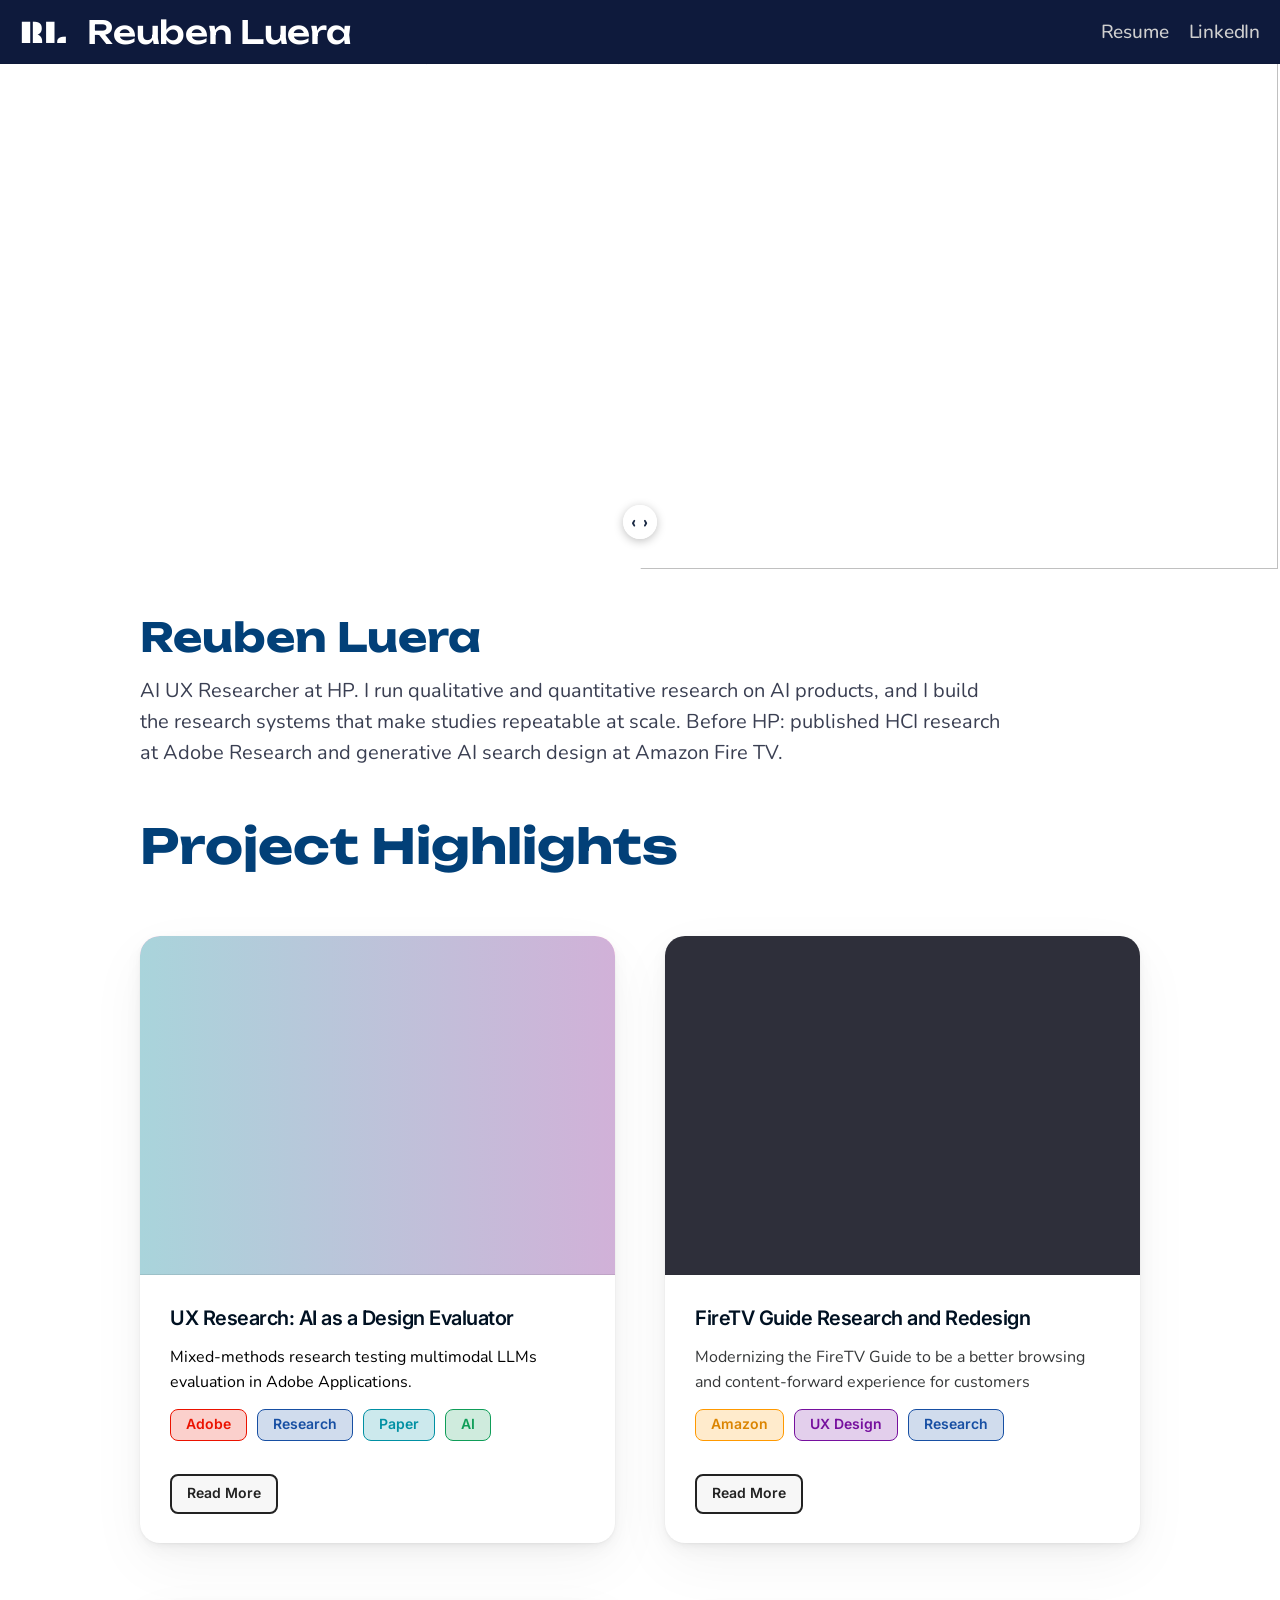
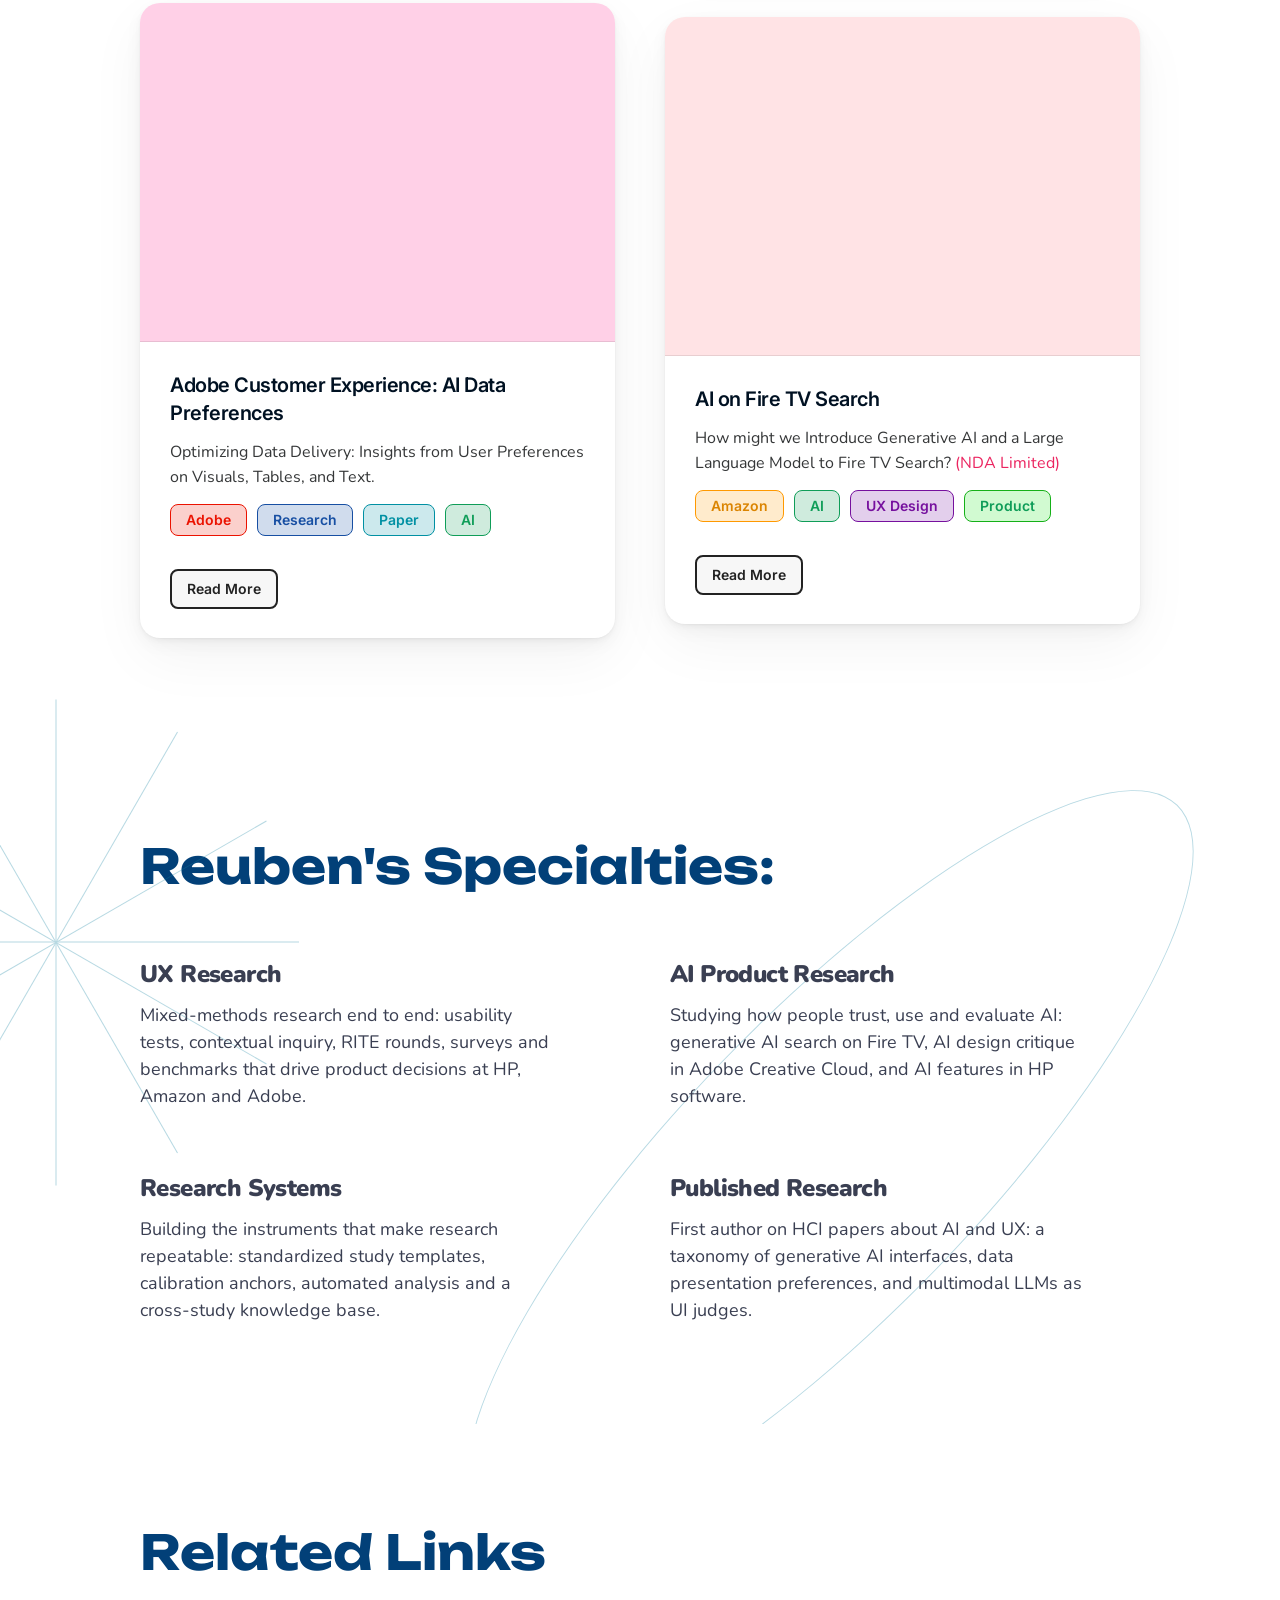
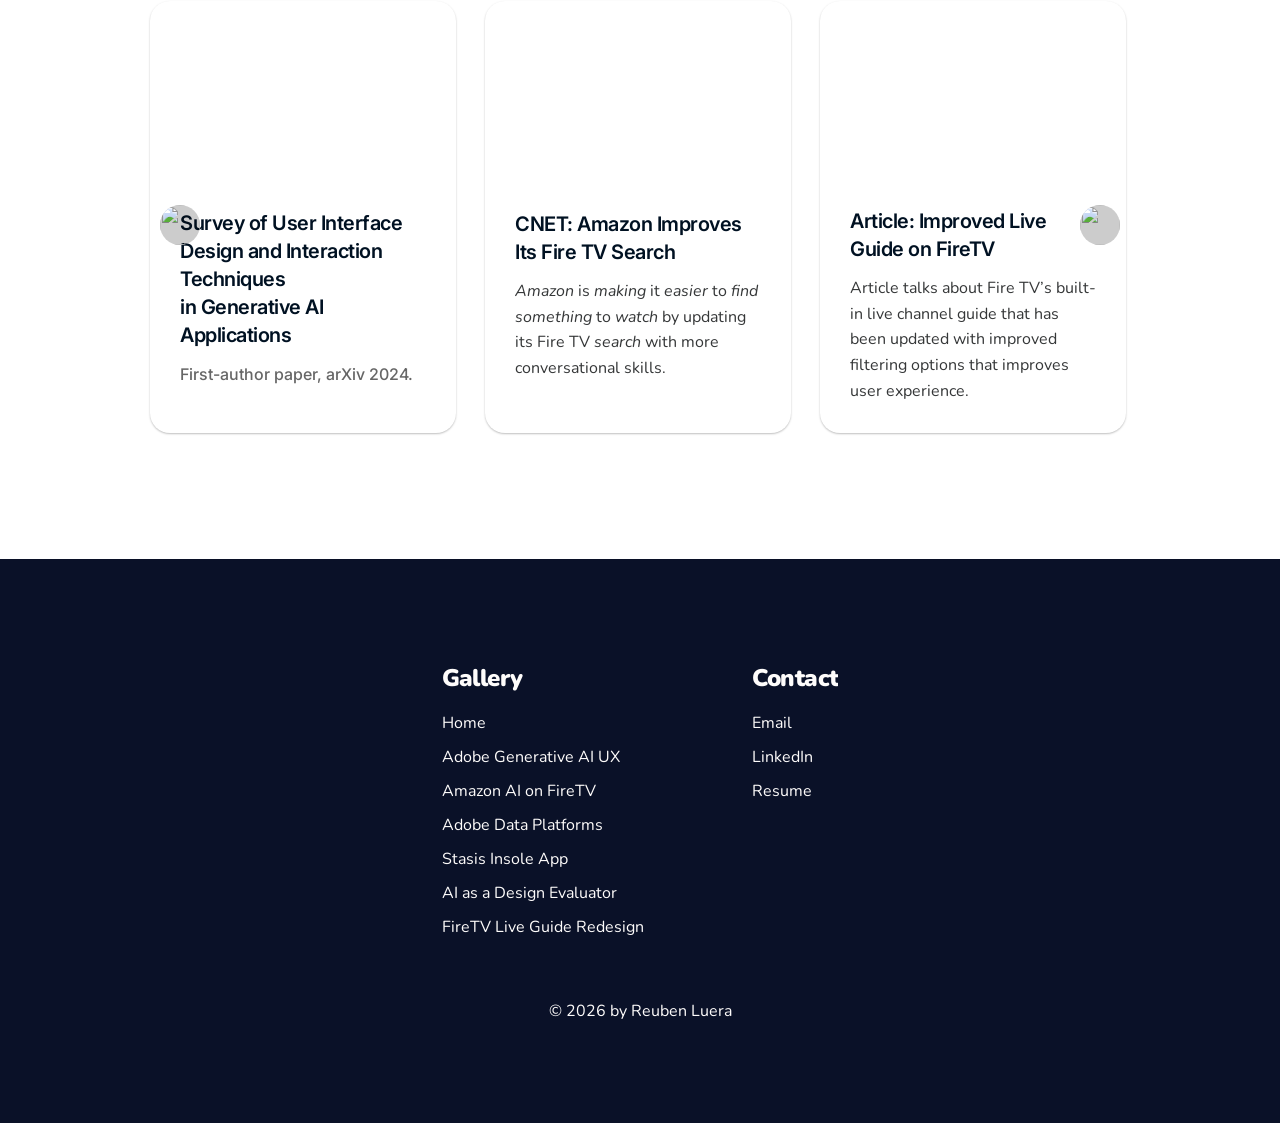
==== commit 3865f05b: "Add Google Analytics (GA4) tag to all pages Co-Authored-By: Claude Opus 5.5 <noreply@anthropic.com> " ====
--- a/index.html
+++ b/index.html
@@ -1,6 +1,14 @@
 <!doctype html>
 <html lang="en">
 <head>
+<!-- Google tag (gtag.js) -->
+<script async src="https://www.googletagmanager.com/gtag/js?id=G-T4V0NG46T8"></script>
+<script>
+  window.dataLayer = window.dataLayer || [];
+  function gtag(){dataLayer.push(arguments);}
+  gtag('js', new Date());
+  gtag('config', 'G-T4V0NG46T8');
+</script>
 <meta charset="utf-8">
 <meta name="viewport" content="width=device-width, initial-scale=1">
 <title>Reuben Luera Portfolio</title>
@@ -22,7 +30,7 @@
 <meta name="twitter:image" content="https://reubenluera.github.io/assets/og.jpg?v=2">
 <link rel="preconnect" href="https://fonts.googleapis.com"><link rel="preconnect" href="https://fonts.gstatic.com" crossorigin>
 <link rel="stylesheet" href="https://fonts.googleapis.com/css2?family=Inter:wght@400;500;600;700;800&family=Inter+Tight:wght@500;600;700&family=Montserrat:ital,wght@0,400;0,500;0,600;0,700;0,800;0,900;1,400&family=Nunito:ital,wght@0,400;0,500;0,600;0,700;0,800;0,900;1,400&family=Plaster&family=Unbounded:wght@400;500;600;700&display=swap">
-<link rel="stylesheet" href="assets/base.css?v=ho2"><link rel="stylesheet" href="assets/figures.css?v=6">
+<link rel="stylesheet" href="assets/base.css?v=nv1"><link rel="stylesheet" href="assets/figures.css?v=6">
 <style>
 .nvA6p4UUqO{position:relative;width:100%;height:auto;display:flex;flex-direction:column;justify-content:flex-start;align-items:center;gap:0px;background:rgb(254, 252, 251);overflow:hidden}
 .nlQNIJgDFj{position:fixed;left:0px;right:0px;top:0px;flex-shrink:0;height:64px;z-index:10}
@@ -564,7 +572,7 @@
 </style>
 </head>
 <body>
-<div class="nvA6p4UUqO"><div class="inst nlQNIJgDFj" data-instance data-component="Navigation 4"><div class="variant nlQNIJgDFj_Ta37niE7v" data-variant="Ta37niE7v"><div class="nObHOKABcv"><div class="nXviI0Y9OV"><a class="rt ndkblyniXS" href="./"><p>RL</p></a><a class="rt nVkGFjsyVC" href="./"><p>Reuben Luera</p></a></div></div><div class="nDPiUMCuep"><div class="nOT2uP1n9U"></div><div class="ni_y7MMljP"><a class="rt nHM8JUFKR8" href="https://drive.google.com/file/d/1-4WC2Kq7KHPikC_4yO-IUz8NMZVW1yvx/view?usp=sharing" target="_blank" rel="noopener"><p>Resume</p></a><a class="rt nD02a3BYnx" href="https://www.linkedin.com/in/reuben-luera/" target="_blank" rel="noopener"><p>LinkedIn</p></a></div></div></div><div class="variant nlQNIJgDFj_x9P66OzGx" data-variant="x9P66OzGx"><div class="nav-phone-links"><a href="https://drive.google.com/file/d/1-4WC2Kq7KHPikC_4yO-IUz8NMZVW1yvx/view?usp=sharing" target="_blank" rel="noopener">Resume</a><a href="https://www.linkedin.com/in/reuben-luera/" target="_blank" rel="noopener">LinkedIn</a></div><div class="nx9P66OzGxObHOKABcv"><div class="nx9P66OzGxXviI0Y9OV"><a class="rt nx9P66OzGxdkblyniXS" href="./"><p>RL</p></a><a class="rt nx9P66OzGxVkGFjsyVC" href="./"><p>Reuben Luera</p></a></div></div><div class="nx9P66OzGxDPiUMCuep"><div class="inst nx9P66OzGxiq1JCvODL" data-component="Links: Product"></div><div class="nx9P66OzGxOT2uP1n9U"></div><div class="nx9P66OzGxi_y7MMljP"><a class="rt nx9P66OzGxHM8JUFKR8" href="https://drive.google.com/file/d/1-4WC2Kq7KHPikC_4yO-IUz8NMZVW1yvx/view?usp=sharing" target="_blank" rel="noopener"><p>Resume</p></a><a class="rt nx9P66OzGxD02a3BYnx" href="https://www.linkedin.com/in/reuben-luera/" target="_blank" rel="noopener"><p>LinkedIn</p></a></div><div class="inst nx9P66OzGxJdBYxtasJ" data-component="Links: Resources"></div><div class="inst nx9P66OzGxxjlnjooMd" data-component="Links: Community"></div></div></div></div><div class="nbJl4YPxNB"><div class="nMbd5OdMxj"><div class="hero-wrap"><div class="inst nc6zq_F9zd before-after" data-instance data-component="BeforeAfter" style="--pos:50%"><img class="ba-left" src="assets/images/hero-qual-quant-color.webp?v=3" alt="Reuben Luera, AI UX Researcher. Split portrait labeled Qualitative on the left and Quantitative on the right."><img class="ba-right" src="assets/images/hero-qual-quant-sketch.webp?v=3" alt=""><div class="ba-line"></div><input class="ba-range" type="range" min="0" max="100" value="50" aria-label="Compare"></div><div class="hero-overlay"><h1>Reuben Luera</h1><p class="hero-tag">HP<span class="sep">|</span>Adobe Research<span class="sep">|</span>Amazon Fire TV</p></div></div><div class="hero-lead"><p>AI UX Researcher at HP. I run qualitative and quantitative research on AI products, and I build the research systems that make studies repeatable at scale. Before HP: published HCI research at Adobe Research and generative AI search design at Amazon Fire TV.</p></div></div></div><div class="nIWrqHTkji"><div class="rt nyTndgTSx0"><h2>Project Highlights</h2></div><div class="nYycZgH4dD"><div class="inst nTnsw82KDW" data-instance data-component="Card"><a class="variant nTnsw82KDW_YEi3f_NM_" data-variant="YEi3f_NM_" href="mllmjudge/"><div class="nYEi3f_NM_YPnArTXVZ"><div class="nYEi3f_NM_EdpnKjpIN"><div class="nYEi3f_NM_bCOuGcbKQ" role="img" aria-label="Figure: Project Highlights"></div></div></div><div class="nYEi3f_NM_U0TUU7XFZ"><div class="rt nYEi3f_NM_srI__Fmmy"><h3>UX Research: AI as a Design Evaluator</h3></div><div class="rt nYEi3f_NM_foAq5zC_T"><p>Mixed-methods research testing multimodal LLMs evaluation in Adobe Applications.</p></div><div class="nYEi3f_NM_Lu4RU06_U"><button class="nYEi3f_NM_w8pEQqQ3s"><div class="rt nYEi3f_NM_itZlyiTNU"><p>Adobe</p></div></button><button class="nYEi3f_NM_MuwVS09m0"><div class="rt nYEi3f_NM_J2SQM0_gv"><p>Research</p></div></button><button class="nYEi3f_NM_BOkAE0vN0"><div class="rt nYEi3f_NM_CCWZikfdw"><p>Paper</p></div></button><button class="nYEi3f_NM_I0Na0LCwt"><div class="rt nYEi3f_NM_QroBZlQdn"><p>AI</p></div></button></div><div class="inst nYEi3f_NM_XKVEcJ_xk" data-instance data-component="Read more Button"><div class="variant nYEi3f_NM_XKVEcJ_xk_Sn5kPeTr0" data-variant="Sn5kPeTr0"><div class="rt nSn5kPeTr0IHy4gOEuU"><p>Read More</p></div></div></div></div></a><a class="variant nTnsw82KDW_BQ7REBfLw" data-variant="BQ7REBfLw" href="mllmjudge/"><div class="nBQ7REBfLwYPnArTXVZ"><div class="nBQ7REBfLwEdpnKjpIN"><div class="nBQ7REBfLwbCOuGcbKQ" role="img" aria-label="Figure: UX Research: AI as a Design Evaluator"></div></div></div><div class="nBQ7REBfLwU0TUU7XFZ"><div class="rt nBQ7REBfLwsrI__Fmmy"><h3>UX Research: AI as a Design Evaluator</h3></div><div class="rt nBQ7REBfLwfoAq5zC_T"><p>Mixed-methods research testing multimodal LLMs evaluation in Adobe Applications.</p></div><div class="nBQ7REBfLwLu4RU06_U"><button class="nBQ7REBfLww8pEQqQ3s"><div class="rt nBQ7REBfLwitZlyiTNU"><p>Adobe</p></div></button><button class="nBQ7REBfLwMuwVS09m0"><div class="rt nBQ7REBfLwJ2SQM0_gv"><p>Research</p></div></button><button class="nBQ7REBfLwBOkAE0vN0"><div class="rt nBQ7REBfLwCCWZikfdw"><p>Paper</p></div></button><button class="nBQ7REBfLwI0Na0LCwt"><div class="rt nBQ7REBfLwQroBZlQdn"><p>AI</p></div></button></div><div class="inst nBQ7REBfLwXKVEcJ_xk" data-instance data-component="Read more Button"><div class="variant nBQ7REBfLwXKVEcJ_xk_Bn1oOBSqa" data-variant="Bn1oOBSqa"><div class="rt nIHy4gOEuU"><p>Read More</p></div></div><div class="variant nBQ7REBfLwXKVEcJ_xk_y86CueWO_" data-variant="y86CueWO_"><div class="rt ny86CueWO_IHy4gOEuU"><p>Read More</p></div></div></div></div></a></div><div class="inst nevm9pJMn9" data-instance data-component="Card"><a class="variant nevm9pJMn9_JPomyDDf0" data-variant="JPomyDDf0" href="aiftv-2/"><div class="nJPomyDDf0YPnArTXVZ"><div class="nJPomyDDf0Gvytbhaiy" role="img" aria-label="Figure: UX Research: AI as a Design Evaluator"></div></div><div class="nJPomyDDf0U0TUU7XFZ"><div class="rt nJPomyDDf0srI__Fmmy"><h3>FireTV Guide Research and Redesign</h3></div><div class="rt nJPomyDDf0foAq5zC_T"><p>Modernizing the FireTV Guide to be a better browsing and content-forward experience for customers</p></div><div class="nJPomyDDf0Lu4RU06_U"><button class="nJPomyDDf0KfRNzQH7y"><div class="rt nJPomyDDf0pJMIOaBDW"><p>Amazon</p></div></button><button class="nJPomyDDf0jpQjS2kYt"><div class="rt nJPomyDDf0Nq6DZ0kDz"><p>UX Design</p></div></button><button class="nJPomyDDf0MuwVS09m0"><div class="rt nJPomyDDf0J2SQM0_gv"><p>Research</p></div></button></div><div class="inst nJPomyDDf0XKVEcJ_xk" data-instance data-component="Read more Button"><div class="variant nJPomyDDf0XKVEcJ_xk_Sn5kPeTr0" data-variant="Sn5kPeTr0"><div class="rt nSn5kPeTr0IHy4gOEuU"><p>Read More</p></div></div></div></div></a><a class="variant nevm9pJMn9_KJDtBRsJ9" data-variant="KJDtBRsJ9" href="aiftv-2/"><div class="nKJDtBRsJ9YPnArTXVZ"><div class="nKJDtBRsJ9Gvytbhaiy" role="img" aria-label="Figure: FireTV Guide Research and Redesign"></div></div><div class="nKJDtBRsJ9U0TUU7XFZ"><div class="rt nKJDtBRsJ9srI__Fmmy"><h3>FireTV Guide Research and Redesign</h3></div><div class="rt nKJDtBRsJ9foAq5zC_T"><p>Modernizing the FireTV Guide to be a better browsing and content-forward experience for customers</p></div><div class="nKJDtBRsJ9Lu4RU06_U"><button class="nKJDtBRsJ9KfRNzQH7y"><div class="rt nKJDtBRsJ9pJMIOaBDW"><p>Amazon</p></div></button><button class="nKJDtBRsJ9jpQjS2kYt"><div class="rt nKJDtBRsJ9Nq6DZ0kDz"><p>UX Design</p></div></button><button class="nKJDtBRsJ9MuwVS09m0"><div class="rt nKJDtBRsJ9J2SQM0_gv"><p>Research</p></div></button></div><div class="inst nKJDtBRsJ9XKVEcJ_xk" data-instance data-component="Read more Button"><div class="variant nKJDtBRsJ9XKVEcJ_xk_Bn1oOBSqa" data-variant="Bn1oOBSqa"><div class="rt nIHy4gOEuU"><p>Read More</p></div></div><div class="variant nKJDtBRsJ9XKVEcJ_xk_y86CueWO_" data-variant="y86CueWO_"><div class="rt ny86CueWO_IHy4gOEuU"><p>Read More</p></div></div></div></div></a></div></div><div class="ng4mm69FI1"><div class="inst ndTw_4PsgZ" data-instance data-component="Card"><a class="variant ndTw_4PsgZ_j5hLWVEib" data-variant="j5hLWVEib" href="optimizing/"><div class="nj5hLWVEibYPnArTXVZ"><div class="nj5hLWVEibGvytbhaiy" role="img" aria-label="Figure: FireTV Guide Research and Redesign"></div></div><div class="nj5hLWVEibU0TUU7XFZ"><div class="rt nj5hLWVEibsrI__Fmmy"><h3>Adobe Customer Experience: AI Data Preferences</h3></div><div class="rt nj5hLWVEibfoAq5zC_T"><p>Optimizing Data Delivery: Insights from User Preferences on Visuals, Tables, and Text.</p></div><div class="nj5hLWVEibLu4RU06_U"><button class="nj5hLWVEibw8pEQqQ3s"><div class="rt nj5hLWVEibitZlyiTNU"><p>Adobe</p></div></button><button class="nj5hLWVEibMuwVS09m0"><div class="rt nj5hLWVEibJ2SQM0_gv"><p>Research</p></div></button><button class="nj5hLWVEibBOkAE0vN0"><div class="rt nj5hLWVEibCCWZikfdw"><p>Paper</p></div></button><button class="nj5hLWVEibI0Na0LCwt"><div class="rt nj5hLWVEibQroBZlQdn"><p>AI</p></div></button></div><div class="inst nj5hLWVEibXKVEcJ_xk" data-instance data-component="Read more Button"><div class="variant nj5hLWVEibXKVEcJ_xk_Sn5kPeTr0" data-variant="Sn5kPeTr0"><div class="rt nSn5kPeTr0IHy4gOEuU"><p>Read More</p></div></div></div></div></a><a class="variant ndTw_4PsgZ_uJBEK4GE9" data-variant="uJBEK4GE9" href="optimizing/"><div class="nuJBEK4GE9YPnArTXVZ"><div class="nuJBEK4GE9Gvytbhaiy" role="img" aria-label="Figure: Adobe Customer Experience: AI Data Preferences"></div></div><div class="nuJBEK4GE9U0TUU7XFZ"><div class="rt nuJBEK4GE9srI__Fmmy"><h3>Adobe Customer Experience: AI Data Preferences</h3></div><div class="rt nuJBEK4GE9foAq5zC_T"><p>Optimizing Data Delivery: Insights from User Preferences on Visuals, Tables, and Text.</p></div><div class="nuJBEK4GE9Lu4RU06_U"><button class="nuJBEK4GE9w8pEQqQ3s"><div class="rt nuJBEK4GE9itZlyiTNU"><p>Adobe</p></div></button><button class="nuJBEK4GE9MuwVS09m0"><div class="rt nuJBEK4GE9J2SQM0_gv"><p>Research</p></div></button><button class="nuJBEK4GE9BOkAE0vN0"><div class="rt nuJBEK4GE9CCWZikfdw"><p>Paper</p></div></button><button class="nuJBEK4GE9I0Na0LCwt"><div class="rt nuJBEK4GE9QroBZlQdn"><p>AI</p></div></button></div><div class="inst nuJBEK4GE9XKVEcJ_xk" data-instance data-component="Read more Button"><div class="variant nuJBEK4GE9XKVEcJ_xk_Bn1oOBSqa" data-variant="Bn1oOBSqa"><div class="rt nIHy4gOEuU"><p>Read More</p></div></div><div class="variant nuJBEK4GE9XKVEcJ_xk_y86CueWO_" data-variant="y86CueWO_"><div class="rt ny86CueWO_IHy4gOEuU"><p>Read More</p></div></div></div></div></a></div><div class="inst nNQQDktcik" data-instance data-component="Card"><a class="variant nNQQDktcik_zKpzWK9U1" data-variant="zKpzWK9U1" href="aiftv/"><div class="nzKpzWK9U1YPnArTXVZ"><div class="nzKpzWK9U1Gvytbhaiy" role="img" aria-label="Figure: Adobe Customer Experience: AI Data Preferences"></div></div><div class="nzKpzWK9U1U0TUU7XFZ"><div class="rt nzKpzWK9U1srI__Fmmy"><h3>AI on Fire TV Search</h3></div><div class="rt nzKpzWK9U1foAq5zC_T"><p>How might we Introduce Generative AI and a Large Language Model to Fire TV Search? <span style="color:rgb(235, 37, 96)">(NDA Limited)</span></p></div><div class="nzKpzWK9U1Lu4RU06_U"><button class="nzKpzWK9U1KfRNzQH7y"><div class="rt nzKpzWK9U1pJMIOaBDW"><p>Amazon</p></div></button><button class="nzKpzWK9U1I0Na0LCwt"><div class="rt nzKpzWK9U1QroBZlQdn"><p>AI</p></div></button><button class="nzKpzWK9U1jpQjS2kYt"><div class="rt nzKpzWK9U1Nq6DZ0kDz"><p>UX Design</p></div></button><button class="nzKpzWK9U1CMFQTv3LN"><div class="rt nzKpzWK9U1KPjdi2VGD"><p>Product</p></div></button></div><div class="inst nzKpzWK9U1XKVEcJ_xk" data-instance data-component="Read more Button"><div class="variant nzKpzWK9U1XKVEcJ_xk_Sn5kPeTr0" data-variant="Sn5kPeTr0"><div class="rt nSn5kPeTr0IHy4gOEuU"><p>Read More</p></div></div></div></div></a><a class="variant nNQQDktcik_ivmprga4x" data-variant="ivmprga4x" href="aiftv/"><div class="nivmprga4xYPnArTXVZ"><div class="nivmprga4xGvytbhaiy" role="img" aria-label="Figure: AI on Fire TV Search"></div></div><div class="nivmprga4xU0TUU7XFZ"><div class="rt nivmprga4xsrI__Fmmy"><h3>AI on Fire TV Search</h3></div><div class="rt nivmprga4xfoAq5zC_T"><p>How might we Introduce Generative AI and a Large Language Model to Fire TV Search? <span style="color:rgb(235, 37, 96)">(NDA Limited)</span></p></div><div class="nivmprga4xLu4RU06_U"><button class="nivmprga4xKfRNzQH7y"><div class="rt nivmprga4xpJMIOaBDW"><p>Amazon</p></div></button><button class="nivmprga4xI0Na0LCwt"><div class="rt nivmprga4xQroBZlQdn"><p>AI</p></div></button><button class="nivmprga4xjpQjS2kYt"><div class="rt nivmprga4xNq6DZ0kDz"><p>UX Design</p></div></button><button class="nivmprga4xCMFQTv3LN"><div class="rt nivmprga4xKPjdi2VGD"><p>Product</p></div></button></div><div class="inst nivmprga4xXKVEcJ_xk" data-instance data-component="Read more Button"><div class="variant nivmprga4xXKVEcJ_xk_Bn1oOBSqa" data-variant="Bn1oOBSqa"><div class="rt nIHy4gOEuU"><p>Read More</p></div></div><div class="variant nivmprga4xXKVEcJ_xk_y86CueWO_" data-variant="y86CueWO_"><div class="rt ny86CueWO_IHy4gOEuU"><p>Read More</p></div></div></div></div></a></div></div></div><div class="nu819LNN5w"><div class="rt nXTihsQjj1"><h2>Reuben&#x27;s Specialties:</h2></div><div class="nJ7aakRI2A"><div class="neOUrByhQU"><div class="rt niHQtNsPX0"><h2>UX Research</h2></div><div class="rt nWnvtbm3vx"><p>Mixed-methods research end to end: usability tests, contextual inquiry, RITE rounds, surveys and benchmarks that drive product decisions at HP, Amazon and Adobe.</p></div></div><div class="nF___c2p4X"><div class="rt nWV8EMvyuf"><h2>AI Product Research</h2></div><div class="rt nLuE536VIq"><p>Studying how people trust, use and evaluate AI: generative AI search on Fire TV, AI design critique in Adobe Creative Cloud, and AI features in HP software.</p></div></div><div class="nk6rIrm1EP"><div class="rt nSifnk8UI_"><h2>Research Systems</h2></div><div class="rt ncUteRPi2Z"><p>Building the instruments that make research repeatable: standardized study templates, calibration anchors, automated analysis and a cross-study knowledge base.</p></div></div><div class="nZ5uAmNlef"><div class="rt nB0bdJ81an"><h2>Published Research</h2></div><div class="rt nNrjZbEo73"><p>First author on HCI papers about AI and UX: a taxonomy of generative AI interfaces, data presentation preferences, and multimodal LLMs as UI judges.</p></div></div><div class="nnXgXTR6Uy"></div><div class="nAUUtwLbwq"><div class="ntt90yurD_"></div><div class="ng8Ds1WdAc"></div><div class="niIcMUFmpa"></div><div class="nnN2vWdBgC"></div><div class="nGDe3MITj7"></div><div class="nYkqII0Shr"></div></div></div></div><div class="nNu7WDnfiU"><div class="nQRRlRV1js"><div class="rt nagAZ0PCSX"><h2>Related Links</h2></div><div class="inst nEgspn1MET carousel" data-instance data-component="Carousel" style="--gap:29px;--arrow-size:40px;--arrow-radius:40px;--arrow-pad:20px;--arrow-fill:rgba(0, 0, 0, 0.2);--track-pad:10px"><div class="carousel-track"><div class="inst nAJI_sTmRj" data-instance data-component="Card 2"><a class="variant nAJI_sTmRj_yP8RwTL82" data-variant="yP8RwTL82" href="https://arxiv.org/abs/2410.22370"><div class="nyP8RwTL82gq3QaVDPK" role="img" aria-label="Figure: Survey of User Interface Design and Interaction Techniques"></div><div class="nyP8RwTL82SeMC7gjNh"><div class="rt nyP8RwTL82q2tMERU6b"><h3>Survey of User Interface Design and Interaction Techniques</h3><h3>in Generative AI Applications</h3></div><div class="rt nyP8RwTL82KXQc1iMKM"><p>First-author paper, arXiv 2024.</p></div></div></a><a class="variant nAJI_sTmRj_QrHsQdJEP" data-variant="QrHsQdJEP" href="https://arxiv.org/abs/2410.22370"><div class="nQrHsQdJEPgq3QaVDPK" role="img" aria-label="Figure: Survey of User Interface Design and Interaction Techniques"></div><div class="nQrHsQdJEPSeMC7gjNh"><div class="rt nQrHsQdJEPq2tMERU6b"><h3>Survey of User Interface Design and Interaction Techniques</h3><h3>in Generative AI Applications</h3></div><div class="rt nQrHsQdJEPKXQc1iMKM"><p>First-author paper, arXiv 2024.</p></div></div></a></div><div class="inst nWtCBmdJjg" data-instance data-component="Card 2"><a class="variant nWtCBmdJjg_ILOQ4hLKS" data-variant="ILOQ4hLKS" href="https://www.cnet.com/videos/amazon-improves-its-fire-tv-search/" target="_blank" rel="noopener"><div class="nILOQ4hLKSgq3QaVDPK" role="img" aria-label="Figure: CNET: Amazon Improves Its Fire TV Search"></div><div class="nILOQ4hLKSSeMC7gjNh"><div class="rt nILOQ4hLKSq2tMERU6b"><h3>CNET: Amazon Improves Its Fire TV Search</h3></div><div class="rt nILOQ4hLKSKXQc1iMKM"><p><em>Amazon</em> is <em>making</em> it <em>easier</em> to <em>find something</em> to <em>watch</em> by updating its Fire TV <em>search</em> with more conversational skills.</p></div></div></a><a class="variant nWtCBmdJjg_ebx7whhVr" data-variant="ebx7whhVr" href="https://www.cnet.com/videos/amazon-improves-its-fire-tv-search/" target="_blank" rel="noopener"><div class="nebx7whhVrgq3QaVDPK" role="img" aria-label="Figure: CNET: Amazon Improves Its Fire TV Search"></div><div class="nebx7whhVrSeMC7gjNh"><div class="rt nebx7whhVrq2tMERU6b"><h3>CNET: Amazon Improves Its Fire TV Search</h3></div><div class="rt nebx7whhVrKXQc1iMKM"><p><em>Amazon</em> is <em>making</em> it <em>easier</em> to <em>find something</em> to <em>watch</em> by updating its Fire TV <em>search</em> with more conversational skills.</p></div></div></a></div><div class="inst nmayBF50sd" data-instance data-component="Card 2"><a class="variant nmayBF50sd_RNGqzo7D7" data-variant="RNGqzo7D7" href="https://www.aftvnews.com/fire-tvs-built-in-live-channel-guide-has-been-updated-with-improved-filtering-options/"><div class="nRNGqzo7D7gq3QaVDPK" role="img" aria-label="Figure: Article: Improved Live Guide on FireTV"></div><div class="nRNGqzo7D7SeMC7gjNh"><div class="rt nRNGqzo7D7q2tMERU6b"><h3>Article: Improved Live Guide on FireTV</h3></div><div class="rt nRNGqzo7D7KXQc1iMKM"><p>Article talks about Fire TV’s built-in live channel guide that has been updated with improved filtering options that improves user experience.</p></div></div></a><a class="variant nmayBF50sd_TnkrVVtuz" data-variant="TnkrVVtuz" href="https://www.aftvnews.com/fire-tvs-built-in-live-channel-guide-has-been-updated-with-improved-filtering-options/"><div class="nTnkrVVtuzgq3QaVDPK" role="img" aria-label="Figure: Article: Improved Live Guide on FireTV"></div><div class="nTnkrVVtuzSeMC7gjNh"><div class="rt nTnkrVVtuzq2tMERU6b"><h3>Article: Improved Live Guide on FireTV</h3></div><div class="rt nTnkrVVtuzKXQc1iMKM"><p>Article talks about Fire TV’s built-in live channel guide that has been updated with improved filtering options that improves user experience.</p></div></div></a></div><div class="inst nVlPK11xLf" data-instance data-component="Card 2"><a class="variant nVlPK11xLf_n0vyjMB6q" data-variant="n0vyjMB6q" href="https://research.adobe.com/news/gem-fellows-career-shifts-at-adobe-research/"><div class="ngq3QaVDPK" role="img" aria-label="Figure: Adobe Research: GEM Fellows&#x27; Experience"></div><div class="nSeMC7gjNh"><div class="rt nq2tMERU6b"><h3>Adobe Research: GEM Fellows&#x27; Experience</h3></div><div class="rt nKXQc1iMKM"><p>An inside interview at how GEM Fellows are making new discoveries, and big career shifts, at Adobe Research now and in the future</p></div></div></a><a class="variant nVlPK11xLf_xy_rqwukj" data-variant="xy_rqwukj" href="https://research.adobe.com/news/gem-fellows-career-shifts-at-adobe-research/"><div class="nxy_rqwukjgq3QaVDPK" role="img" aria-label="Figure: Adobe Research: GEM Fellows&#x27; Experience"></div><div class="nxy_rqwukjSeMC7gjNh"><div class="rt nxy_rqwukjq2tMERU6b"><h3>Adobe Research: GEM Fellows&#x27; Experience</h3></div><div class="rt nxy_rqwukjKXQc1iMKM"><p>An inside interview at how GEM Fellows are making new discoveries, and big career shifts, at Adobe Research now and in the future</p></div></div></a></div><div class="inst nbakmA86wN" data-instance data-component="Card 2"><a class="variant nbakmA86wN_fgtHtOY1f" data-variant="fgtHtOY1f" href="https://www.linkedin.com/posts/adobe_adobelife-activity-7381744840864124929-pdTQ?utm_source=share&amp;utm_medium=member_desktop&amp;rcm=ACoAACwvR_8BHjePMz2hO_xk6o689smtzLDTbwc" target="_blank" rel="noopener"><div class="nfgtHtOY1fgq3QaVDPK" role="img" aria-label="Figure: Adobe Life: Achievement Spotlight"></div><div class="nfgtHtOY1fSeMC7gjNh"><div class="rt nfgtHtOY1fq2tMERU6b"><h3>Adobe Life: <br>Achievement Spotlight</h3></div><div class="rt nfgtHtOY1fKXQc1iMKM"><p>&quot;From zero research experience to presenting his own research at an international conference. That’s been the journey for Adobe Research intern Reuben Luera…&quot;</p></div></div></a><a class="variant nbakmA86wN_DnjuPTQsV" data-variant="DnjuPTQsV" href="https://www.linkedin.com/posts/adobe_adobelife-activity-7381744840864124929-pdTQ?utm_source=share&amp;utm_medium=member_desktop&amp;rcm=ACoAACwvR_8BHjePMz2hO_xk6o689smtzLDTbwc" target="_blank" rel="noopener"><div class="nDnjuPTQsVgq3QaVDPK" role="img" aria-label="Figure: Adobe Life: Achievement Spotlight"></div><div class="nDnjuPTQsVSeMC7gjNh"><div class="rt nDnjuPTQsVq2tMERU6b"><h3>Adobe Life: <br>Achievement Spotlight</h3></div><div class="rt nDnjuPTQsVKXQc1iMKM"><p>&quot;From zero research experience to presenting his own research at an international conference. That’s been the journey for Adobe Research intern Reuben Luera…&quot;</p></div></div></a></div><div class="inst nBAQCFKot7" data-instance data-component="Card 2"><a class="variant nBAQCFKot7_pnt31bpxh" data-variant="pnt31bpxh" href="https://www.instagram.com/p/CUqmEHJPgy6/?igsh=MzRlODBiNWFlZA==" target="_blank" rel="noopener"><div class="npnt31bpxhgq3QaVDPK" role="img" aria-label="Figure: Friends of Figma Panel: Ask a UX Design Intern"></div><div class="npnt31bpxhSeMC7gjNh"><div class="rt npnt31bpxhq2tMERU6b"><h3>Friends of Figma Panel: Ask a UX Design Intern</h3></div><div class="rt npnt31bpxhKXQc1iMKM"><p>A Former Intern panel will answer questions you have on Friends of Figma&#x27;s first virtual event, &quot;Ask a UX Design Intern.&quot;</p></div></div></a><a class="variant nBAQCFKot7_ZBG1hEGly" data-variant="ZBG1hEGly" href="https://www.instagram.com/p/CUqmEHJPgy6/?igsh=MzRlODBiNWFlZA==" target="_blank" rel="noopener"><div class="nZBG1hEGlygq3QaVDPK" role="img" aria-label="Figure: Friends of Figma Panel: Ask a UX Design Intern"></div><div class="nZBG1hEGlySeMC7gjNh"><div class="rt nZBG1hEGlyq2tMERU6b"><h3>Friends of Figma Panel: Ask a UX Design Intern</h3></div><div class="rt nZBG1hEGlyKXQc1iMKM"><p>A Former Intern panel will answer questions you have on Friends of Figma&#x27;s first virtual event, &quot;Ask a UX Design Intern.&quot;</p></div></div></a></div></div><button class="car-btn car-prev" aria-label="Previous"><img src="assets/images/6tTbkXggWgQCAJ4DO2QEdXXmgM.svg" alt="" width="40" height="40"></button><button class="car-btn car-next" aria-label="Next"><img src="assets/images/11KSGbIZoRSg4pjdnUoif6MKHI.svg" alt="" width="40" height="40"></button></div></div></div><div class="inst nvX6TNWpYy" data-instance data-component="Footer"><div class="variant nvX6TNWpYy_fjMc43YoF" data-variant="fjMc43YoF"><div class="nePy9C0EDZ"><div class="nWdflHQpew"><div class="rt nS_Aza2TGs"><p>Gallery</p></div><div class="nmah2Uvv0M"><a class="rt nikoF5H0hH" href="./"><p>Home</p></a><a class="rt nw_UgKHZL5" href="survey/"><p>Adobe Generative AI UX</p></a><a class="rt nQmYWEWmqh" href="aiftv/"><p>Amazon AI on FireTV </p></a><a class="rt nqkWkVobJY" href="optimizing/"><p>Adobe Data Platforms</p></a><a class="rt ndkq2eQh4f" href="stasis/"><p>Stasis Insole App</p></a><a class="rt ndkq2eQh4f" href="mllmjudge/"><p>AI as a Design Evaluator</p></a><a class="rt ndkq2eQh4f" href="aiftv-2/"><p>FireTV Live Guide Redesign</p></a></div></div><div class="nHaTRU4PDT"><div class="rt nzrnhSoIMz"><p>Contact</p></div><div class="nv1gR5C3HJ"><a class="rt nY0LTVhZ7c" href="mailto:benluera@gmail.com" target="_blank" rel="noopener"><p>Email</p></a><a class="rt nNHWxEOAcc" href="https://www.linkedin.com/in/reuben-luera/" target="_blank" rel="noopener"><p>LinkedIn</p></a><a class="rt nyNUcHU0ae" href="https://drive.google.com/file/d/1-4WC2Kq7KHPikC_4yO-IUz8NMZVW1yvx/view?usp=sharing" target="_blank" rel="noopener"><p>Resume</p></a></div></div></div><div class="nMWJNcbJWX"><div class="rt nUcZFVxcfo"><p>© 2026 by Reuben Luera</p></div></div></div><div class="variant nvX6TNWpYy_sOCrE0xPT" data-variant="sOCrE0xPT"><div class="nsOCrE0xPTePy9C0EDZ"><div class="nsOCrE0xPTWdflHQpew"><div class="rt nsOCrE0xPTS_Aza2TGs"><p>Gallery</p></div><div class="nsOCrE0xPTmah2Uvv0M"><a class="rt nsOCrE0xPTikoF5H0hH" href="./"><p>Home</p></a><a class="rt nsOCrE0xPTPsgKB3hV1" href="survey/"><p>Adobe Generative AI UX</p></a><a class="rt nsOCrE0xPTw_UgKHZL5" href="aiftv/"><p>Amazon AI on FireTV </p></a><a class="rt nsOCrE0xPTQmYWEWmqh" href="optimizing/"><p>Adobe Data Platforms</p></a><a class="rt nsOCrE0xPTdkq2eQh4f" href="stasis/"><p>Stasis Insole App</p></a><a class="rt nsOCrE0xPTdkq2eQh4f" href="mllmjudge/"><p>AI as a Design Evaluator</p></a><a class="rt nsOCrE0xPTdkq2eQh4f" href="aiftv-2/"><p>FireTV Live Guide Redesign</p></a></div></div><div class="nsOCrE0xPTHaTRU4PDT"><div class="rt nsOCrE0xPTzrnhSoIMz"><p>Contact</p></div><div class="nsOCrE0xPTv1gR5C3HJ"><a class="rt nsOCrE0xPTY0LTVhZ7c" href="mailto:benluera@gmail.com" target="_blank" rel="noopener"><p>Email</p></a><a class="rt nsOCrE0xPTNHWxEOAcc" href="https://www.linkedin.com/in/reuben-luera/" target="_blank" rel="noopener"><p>LinkedIn</p></a><a class="rt nsOCrE0xPTyNUcHU0ae" href="https://drive.google.com/file/d/1-4WC2Kq7KHPikC_4yO-IUz8NMZVW1yvx/view?usp=sharing" target="_blank" rel="noopener"><p>Resume</p></a></div></div></div><div class="nsOCrE0xPTMWJNcbJWX"><div class="rt nsOCrE0xPTUcZFVxcfo"><p>© 2026 by Reuben Luera</p></div></div></div><div class="variant nvX6TNWpYy_wBDK0Rmvs" data-variant="wBDK0Rmvs"><div class="nwBDK0RmvsePy9C0EDZ"><div class="nwBDK0RmvsWdflHQpew"><div class="rt nwBDK0RmvsS_Aza2TGs"><p>Gallery</p></div><div class="nwBDK0Rmvsmah2Uvv0M"><a class="rt nwBDK0RmvsikoF5H0hH" href="./"><p>Home</p></a><a class="rt nwBDK0Rmvsw_UgKHZL5" href="survey/"><p>Adobe Generative AI UX</p></a><a class="rt nwBDK0RmvsQmYWEWmqh" href="aiftv/"><p>Amazon AI on FireTV </p></a><a class="rt nwBDK0RmvsqkWkVobJY" href="optimizing/"><p>Adobe Data Platforms</p></a><a class="rt nwBDK0Rmvsdkq2eQh4f" href="stasis/"><p>Stasis Insole App</p></a><a class="rt nwBDK0Rmvsdkq2eQh4f" href="mllmjudge/"><p>AI as a Design Evaluator</p></a><a class="rt nwBDK0Rmvsdkq2eQh4f" href="aiftv-2/"><p>FireTV Live Guide Redesign</p></a></div></div><div class="nwBDK0RmvsHaTRU4PDT"><div class="rt nwBDK0RmvszrnhSoIMz"><p>Contact</p></div><div class="nwBDK0Rmvsv1gR5C3HJ"><a class="rt nwBDK0RmvsY0LTVhZ7c" href="mailto:benluera@gmail.com" target="_blank" rel="noopener"><p>Email</p></a><a class="rt nwBDK0RmvsNHWxEOAcc" href="https://www.linkedin.com/in/reuben-luera/" target="_blank" rel="noopener"><p>LinkedIn</p></a><a class="rt nwBDK0RmvsyNUcHU0ae" href="https://drive.google.com/file/d/1-4WC2Kq7KHPikC_4yO-IUz8NMZVW1yvx/view?usp=sharing" target="_blank" rel="noopener"><p>Resume</p></a></div></div></div><div class="nwBDK0RmvsMWJNcbJWX"><div class="rt nwBDK0RmvsUcZFVxcfo"><p>© 2026 by Reuben Luera</p></div></div></div><div class="variant nvX6TNWpYy_axIoftzp1" data-variant="axIoftzp1"><div class="naxIoftzp1ePy9C0EDZ"><div class="naxIoftzp1WdflHQpew"><div class="rt naxIoftzp1S_Aza2TGs"><p>Gallery</p></div><div class="naxIoftzp1mah2Uvv0M"><a class="rt naxIoftzp1ikoF5H0hH" href="./"><p>Home</p></a><a class="rt naxIoftzp1trVZ0mjTp" href="survey/"><p>Adobe Generative AI UX</p></a><a class="rt naxIoftzp1w_UgKHZL5" href="aiftv/"><p>Amazon AI on FireTV </p></a><a class="rt naxIoftzp1QmYWEWmqh" href="optimizing/"><p>Adobe Data Platforms</p></a><a class="rt naxIoftzp1dkq2eQh4f" href="stasis/"><p>Stasis Insole App</p></a><a class="rt naxIoftzp1dkq2eQh4f" href="mllmjudge/"><p>AI as a Design Evaluator</p></a><a class="rt naxIoftzp1dkq2eQh4f" href="aiftv-2/"><p>FireTV Live Guide Redesign</p></a></div></div><div class="naxIoftzp1HaTRU4PDT"><div class="rt naxIoftzp1zrnhSoIMz"><p>Contact</p></div><div class="naxIoftzp1v1gR5C3HJ"><a class="rt naxIoftzp1Y0LTVhZ7c" href="mailto:benluera@gmail.com" target="_blank" rel="noopener"><p>Email</p></a><a class="rt naxIoftzp1NHWxEOAcc" href="https://www.linkedin.com/in/reuben-luera/" target="_blank" rel="noopener"><p>LinkedIn</p></a><a class="rt naxIoftzp1yNUcHU0ae" href="https://drive.google.com/file/d/1-4WC2Kq7KHPikC_4yO-IUz8NMZVW1yvx/view?usp=sharing" target="_blank" rel="noopener"><p>Resume</p></a></div></div></div><div class="naxIoftzp1MWJNcbJWX"><div class="rt naxIoftzp1UcZFVxcfo"><p>© 2026 by Reuben Luera</p></div></div></div></div></div>
+<div class="nvA6p4UUqO"><div class="inst nlQNIJgDFj" data-instance data-component="Navigation 4"><div class="variant nlQNIJgDFj_Ta37niE7v" data-variant="Ta37niE7v"><div class="nObHOKABcv"><div class="nXviI0Y9OV"><a class="rt ndkblyniXS" href="./"><p>RL</p></a><a class="rt nVkGFjsyVC" href="./"><p>Reuben Luera</p></a></div></div><div class="nDPiUMCuep"><div class="nOT2uP1n9U"></div><div class="ni_y7MMljP"><a class="rt nHM8JUFKR8" href="https://drive.google.com/file/d/1-4WC2Kq7KHPikC_4yO-IUz8NMZVW1yvx/view?usp=sharing" target="_blank" rel="noopener"><p>Resume</p></a><a class="rt nD02a3BYnx" href="https://www.linkedin.com/in/reuben-luera/" target="_blank" rel="noopener"><p>LinkedIn</p></a></div></div></div><div class="variant nlQNIJgDFj_x9P66OzGx" data-variant="x9P66OzGx"><div class="nav-phone-links"><a href="https://drive.google.com/file/d/1-4WC2Kq7KHPikC_4yO-IUz8NMZVW1yvx/view?usp=sharing" target="_blank" rel="noopener">Resume</a><a href="https://www.linkedin.com/in/reuben-luera/" target="_blank" rel="noopener">LinkedIn</a></div><div class="nx9P66OzGxObHOKABcv"><div class="nx9P66OzGxXviI0Y9OV"><a class="rt nx9P66OzGxdkblyniXS" href="./"><p>RL</p></a><a class="rt nx9P66OzGxVkGFjsyVC" href="./"><p>Reuben Luera</p></a></div></div><div class="nx9P66OzGxDPiUMCuep"><div class="inst nx9P66OzGxiq1JCvODL" data-component="Links: Product"></div><div class="nx9P66OzGxOT2uP1n9U"></div><div class="nx9P66OzGxi_y7MMljP"><a class="rt nx9P66OzGxHM8JUFKR8" href="https://drive.google.com/file/d/1-4WC2Kq7KHPikC_4yO-IUz8NMZVW1yvx/view?usp=sharing" target="_blank" rel="noopener"><p>Resume</p></a><a class="rt nx9P66OzGxD02a3BYnx" href="https://www.linkedin.com/in/reuben-luera/" target="_blank" rel="noopener"><p>LinkedIn</p></a></div><div class="inst nx9P66OzGxJdBYxtasJ" data-component="Links: Resources"></div><div class="inst nx9P66OzGxxjlnjooMd" data-component="Links: Community"></div></div></div></div><div class="nbJl4YPxNB"><div class="nMbd5OdMxj"><div class="inst nc6zq_F9zd before-after" data-instance data-component="BeforeAfter" style="--pos:50%"><img class="ba-left" src="assets/images/hero-qual-quant-color.webp?v=3" alt="Reuben Luera, AI UX Researcher. Split portrait labeled Qualitative on the left and Quantitative on the right."><img class="ba-right" src="assets/images/hero-qual-quant-sketch.webp?v=3" alt=""><div class="ba-line"></div><input class="ba-range" type="range" min="0" max="100" value="50" aria-label="Compare"></div><div class="hero-intro"><h1>Reuben Luera</h1><p>AI UX Researcher at HP. I run qualitative and quantitative research on AI products, and I build the research systems that make studies repeatable at scale. Before HP: published HCI research at Adobe Research and generative AI search design at Amazon Fire TV.</p></div></div></div><div class="nIWrqHTkji"><div class="rt nyTndgTSx0"><h2>Project Highlights</h2></div><div class="nYycZgH4dD"><div class="inst nTnsw82KDW" data-instance data-component="Card"><a class="variant nTnsw82KDW_YEi3f_NM_" data-variant="YEi3f_NM_" href="mllmjudge/"><div class="nYEi3f_NM_YPnArTXVZ"><div class="nYEi3f_NM_EdpnKjpIN"><div class="nYEi3f_NM_bCOuGcbKQ" role="img" aria-label="Figure: Project Highlights"></div></div></div><div class="nYEi3f_NM_U0TUU7XFZ"><div class="rt nYEi3f_NM_srI__Fmmy"><h3>UX Research: AI as a Design Evaluator</h3></div><div class="rt nYEi3f_NM_foAq5zC_T"><p>Mixed-methods research testing multimodal LLMs evaluation in Adobe Applications.</p></div><div class="nYEi3f_NM_Lu4RU06_U"><button class="nYEi3f_NM_w8pEQqQ3s"><div class="rt nYEi3f_NM_itZlyiTNU"><p>Adobe</p></div></button><button class="nYEi3f_NM_MuwVS09m0"><div class="rt nYEi3f_NM_J2SQM0_gv"><p>Research</p></div></button><button class="nYEi3f_NM_BOkAE0vN0"><div class="rt nYEi3f_NM_CCWZikfdw"><p>Paper</p></div></button><button class="nYEi3f_NM_I0Na0LCwt"><div class="rt nYEi3f_NM_QroBZlQdn"><p>AI</p></div></button></div><div class="inst nYEi3f_NM_XKVEcJ_xk" data-instance data-component="Read more Button"><div class="variant nYEi3f_NM_XKVEcJ_xk_Sn5kPeTr0" data-variant="Sn5kPeTr0"><div class="rt nSn5kPeTr0IHy4gOEuU"><p>Read More</p></div></div></div></div></a><a class="variant nTnsw82KDW_BQ7REBfLw" data-variant="BQ7REBfLw" href="mllmjudge/"><div class="nBQ7REBfLwYPnArTXVZ"><div class="nBQ7REBfLwEdpnKjpIN"><div class="nBQ7REBfLwbCOuGcbKQ" role="img" aria-label="Figure: UX Research: AI as a Design Evaluator"></div></div></div><div class="nBQ7REBfLwU0TUU7XFZ"><div class="rt nBQ7REBfLwsrI__Fmmy"><h3>UX Research: AI as a Design Evaluator</h3></div><div class="rt nBQ7REBfLwfoAq5zC_T"><p>Mixed-methods research testing multimodal LLMs evaluation in Adobe Applications.</p></div><div class="nBQ7REBfLwLu4RU06_U"><button class="nBQ7REBfLww8pEQqQ3s"><div class="rt nBQ7REBfLwitZlyiTNU"><p>Adobe</p></div></button><button class="nBQ7REBfLwMuwVS09m0"><div class="rt nBQ7REBfLwJ2SQM0_gv"><p>Research</p></div></button><button class="nBQ7REBfLwBOkAE0vN0"><div class="rt nBQ7REBfLwCCWZikfdw"><p>Paper</p></div></button><button class="nBQ7REBfLwI0Na0LCwt"><div class="rt nBQ7REBfLwQroBZlQdn"><p>AI</p></div></button></div><div class="inst nBQ7REBfLwXKVEcJ_xk" data-instance data-component="Read more Button"><div class="variant nBQ7REBfLwXKVEcJ_xk_Bn1oOBSqa" data-variant="Bn1oOBSqa"><div class="rt nIHy4gOEuU"><p>Read More</p></div></div><div class="variant nBQ7REBfLwXKVEcJ_xk_y86CueWO_" data-variant="y86CueWO_"><div class="rt ny86CueWO_IHy4gOEuU"><p>Read More</p></div></div></div></div></a></div><div class="inst nevm9pJMn9" data-instance data-component="Card"><a class="variant nevm9pJMn9_JPomyDDf0" data-variant="JPomyDDf0" href="aiftv-2/"><div class="nJPomyDDf0YPnArTXVZ"><div class="nJPomyDDf0Gvytbhaiy" role="img" aria-label="Figure: UX Research: AI as a Design Evaluator"></div></div><div class="nJPomyDDf0U0TUU7XFZ"><div class="rt nJPomyDDf0srI__Fmmy"><h3>FireTV Guide Research and Redesign</h3></div><div class="rt nJPomyDDf0foAq5zC_T"><p>Modernizing the FireTV Guide to be a better browsing and content-forward experience for customers</p></div><div class="nJPomyDDf0Lu4RU06_U"><button class="nJPomyDDf0KfRNzQH7y"><div class="rt nJPomyDDf0pJMIOaBDW"><p>Amazon</p></div></button><button class="nJPomyDDf0jpQjS2kYt"><div class="rt nJPomyDDf0Nq6DZ0kDz"><p>UX Design</p></div></button><button class="nJPomyDDf0MuwVS09m0"><div class="rt nJPomyDDf0J2SQM0_gv"><p>Research</p></div></button></div><div class="inst nJPomyDDf0XKVEcJ_xk" data-instance data-component="Read more Button"><div class="variant nJPomyDDf0XKVEcJ_xk_Sn5kPeTr0" data-variant="Sn5kPeTr0"><div class="rt nSn5kPeTr0IHy4gOEuU"><p>Read More</p></div></div></div></div></a><a class="variant nevm9pJMn9_KJDtBRsJ9" data-variant="KJDtBRsJ9" href="aiftv-2/"><div class="nKJDtBRsJ9YPnArTXVZ"><div class="nKJDtBRsJ9Gvytbhaiy" role="img" aria-label="Figure: FireTV Guide Research and Redesign"></div></div><div class="nKJDtBRsJ9U0TUU7XFZ"><div class="rt nKJDtBRsJ9srI__Fmmy"><h3>FireTV Guide Research and Redesign</h3></div><div class="rt nKJDtBRsJ9foAq5zC_T"><p>Modernizing the FireTV Guide to be a better browsing and content-forward experience for customers</p></div><div class="nKJDtBRsJ9Lu4RU06_U"><button class="nKJDtBRsJ9KfRNzQH7y"><div class="rt nKJDtBRsJ9pJMIOaBDW"><p>Amazon</p></div></button><button class="nKJDtBRsJ9jpQjS2kYt"><div class="rt nKJDtBRsJ9Nq6DZ0kDz"><p>UX Design</p></div></button><button class="nKJDtBRsJ9MuwVS09m0"><div class="rt nKJDtBRsJ9J2SQM0_gv"><p>Research</p></div></button></div><div class="inst nKJDtBRsJ9XKVEcJ_xk" data-instance data-component="Read more Button"><div class="variant nKJDtBRsJ9XKVEcJ_xk_Bn1oOBSqa" data-variant="Bn1oOBSqa"><div class="rt nIHy4gOEuU"><p>Read More</p></div></div><div class="variant nKJDtBRsJ9XKVEcJ_xk_y86CueWO_" data-variant="y86CueWO_"><div class="rt ny86CueWO_IHy4gOEuU"><p>Read More</p></div></div></div></div></a></div></div><div class="ng4mm69FI1"><div class="inst ndTw_4PsgZ" data-instance data-component="Card"><a class="variant ndTw_4PsgZ_j5hLWVEib" data-variant="j5hLWVEib" href="optimizing/"><div class="nj5hLWVEibYPnArTXVZ"><div class="nj5hLWVEibGvytbhaiy" role="img" aria-label="Figure: FireTV Guide Research and Redesign"></div></div><div class="nj5hLWVEibU0TUU7XFZ"><div class="rt nj5hLWVEibsrI__Fmmy"><h3>Adobe Customer Experience: AI Data Preferences</h3></div><div class="rt nj5hLWVEibfoAq5zC_T"><p>Optimizing Data Delivery: Insights from User Preferences on Visuals, Tables, and Text.</p></div><div class="nj5hLWVEibLu4RU06_U"><button class="nj5hLWVEibw8pEQqQ3s"><div class="rt nj5hLWVEibitZlyiTNU"><p>Adobe</p></div></button><button class="nj5hLWVEibMuwVS09m0"><div class="rt nj5hLWVEibJ2SQM0_gv"><p>Research</p></div></button><button class="nj5hLWVEibBOkAE0vN0"><div class="rt nj5hLWVEibCCWZikfdw"><p>Paper</p></div></button><button class="nj5hLWVEibI0Na0LCwt"><div class="rt nj5hLWVEibQroBZlQdn"><p>AI</p></div></button></div><div class="inst nj5hLWVEibXKVEcJ_xk" data-instance data-component="Read more Button"><div class="variant nj5hLWVEibXKVEcJ_xk_Sn5kPeTr0" data-variant="Sn5kPeTr0"><div class="rt nSn5kPeTr0IHy4gOEuU"><p>Read More</p></div></div></div></div></a><a class="variant ndTw_4PsgZ_uJBEK4GE9" data-variant="uJBEK4GE9" href="optimizing/"><div class="nuJBEK4GE9YPnArTXVZ"><div class="nuJBEK4GE9Gvytbhaiy" role="img" aria-label="Figure: Adobe Customer Experience: AI Data Preferences"></div></div><div class="nuJBEK4GE9U0TUU7XFZ"><div class="rt nuJBEK4GE9srI__Fmmy"><h3>Adobe Customer Experience: AI Data Preferences</h3></div><div class="rt nuJBEK4GE9foAq5zC_T"><p>Optimizing Data Delivery: Insights from User Preferences on Visuals, Tables, and Text.</p></div><div class="nuJBEK4GE9Lu4RU06_U"><button class="nuJBEK4GE9w8pEQqQ3s"><div class="rt nuJBEK4GE9itZlyiTNU"><p>Adobe</p></div></button><button class="nuJBEK4GE9MuwVS09m0"><div class="rt nuJBEK4GE9J2SQM0_gv"><p>Research</p></div></button><button class="nuJBEK4GE9BOkAE0vN0"><div class="rt nuJBEK4GE9CCWZikfdw"><p>Paper</p></div></button><button class="nuJBEK4GE9I0Na0LCwt"><div class="rt nuJBEK4GE9QroBZlQdn"><p>AI</p></div></button></div><div class="inst nuJBEK4GE9XKVEcJ_xk" data-instance data-component="Read more Button"><div class="variant nuJBEK4GE9XKVEcJ_xk_Bn1oOBSqa" data-variant="Bn1oOBSqa"><div class="rt nIHy4gOEuU"><p>Read More</p></div></div><div class="variant nuJBEK4GE9XKVEcJ_xk_y86CueWO_" data-variant="y86CueWO_"><div class="rt ny86CueWO_IHy4gOEuU"><p>Read More</p></div></div></div></div></a></div><div class="inst nNQQDktcik" data-instance data-component="Card"><a class="variant nNQQDktcik_zKpzWK9U1" data-variant="zKpzWK9U1" href="aiftv/"><div class="nzKpzWK9U1YPnArTXVZ"><div class="nzKpzWK9U1Gvytbhaiy" role="img" aria-label="Figure: Adobe Customer Experience: AI Data Preferences"></div></div><div class="nzKpzWK9U1U0TUU7XFZ"><div class="rt nzKpzWK9U1srI__Fmmy"><h3>AI on Fire TV Search</h3></div><div class="rt nzKpzWK9U1foAq5zC_T"><p>How might we Introduce Generative AI and a Large Language Model to Fire TV Search? <span style="color:rgb(235, 37, 96)">(NDA Limited)</span></p></div><div class="nzKpzWK9U1Lu4RU06_U"><button class="nzKpzWK9U1KfRNzQH7y"><div class="rt nzKpzWK9U1pJMIOaBDW"><p>Amazon</p></div></button><button class="nzKpzWK9U1I0Na0LCwt"><div class="rt nzKpzWK9U1QroBZlQdn"><p>AI</p></div></button><button class="nzKpzWK9U1jpQjS2kYt"><div class="rt nzKpzWK9U1Nq6DZ0kDz"><p>UX Design</p></div></button><button class="nzKpzWK9U1CMFQTv3LN"><div class="rt nzKpzWK9U1KPjdi2VGD"><p>Product</p></div></button></div><div class="inst nzKpzWK9U1XKVEcJ_xk" data-instance data-component="Read more Button"><div class="variant nzKpzWK9U1XKVEcJ_xk_Sn5kPeTr0" data-variant="Sn5kPeTr0"><div class="rt nSn5kPeTr0IHy4gOEuU"><p>Read More</p></div></div></div></div></a><a class="variant nNQQDktcik_ivmprga4x" data-variant="ivmprga4x" href="aiftv/"><div class="nivmprga4xYPnArTXVZ"><div class="nivmprga4xGvytbhaiy" role="img" aria-label="Figure: AI on Fire TV Search"></div></div><div class="nivmprga4xU0TUU7XFZ"><div class="rt nivmprga4xsrI__Fmmy"><h3>AI on Fire TV Search</h3></div><div class="rt nivmprga4xfoAq5zC_T"><p>How might we Introduce Generative AI and a Large Language Model to Fire TV Search? <span style="color:rgb(235, 37, 96)">(NDA Limited)</span></p></div><div class="nivmprga4xLu4RU06_U"><button class="nivmprga4xKfRNzQH7y"><div class="rt nivmprga4xpJMIOaBDW"><p>Amazon</p></div></button><button class="nivmprga4xI0Na0LCwt"><div class="rt nivmprga4xQroBZlQdn"><p>AI</p></div></button><button class="nivmprga4xjpQjS2kYt"><div class="rt nivmprga4xNq6DZ0kDz"><p>UX Design</p></div></button><button class="nivmprga4xCMFQTv3LN"><div class="rt nivmprga4xKPjdi2VGD"><p>Product</p></div></button></div><div class="inst nivmprga4xXKVEcJ_xk" data-instance data-component="Read more Button"><div class="variant nivmprga4xXKVEcJ_xk_Bn1oOBSqa" data-variant="Bn1oOBSqa"><div class="rt nIHy4gOEuU"><p>Read More</p></div></div><div class="variant nivmprga4xXKVEcJ_xk_y86CueWO_" data-variant="y86CueWO_"><div class="rt ny86CueWO_IHy4gOEuU"><p>Read More</p></div></div></div></div></a></div></div></div><div class="nu819LNN5w"><div class="rt nXTihsQjj1"><h2>Reuben&#x27;s Specialties:</h2></div><div class="nJ7aakRI2A"><div class="neOUrByhQU"><div class="rt niHQtNsPX0"><h2>UX Research</h2></div><div class="rt nWnvtbm3vx"><p>Mixed-methods research end to end: usability tests, contextual inquiry, RITE rounds, surveys and benchmarks that drive product decisions at HP, Amazon and Adobe.</p></div></div><div class="nF___c2p4X"><div class="rt nWV8EMvyuf"><h2>AI Product Research</h2></div><div class="rt nLuE536VIq"><p>Studying how people trust, use and evaluate AI: generative AI search on Fire TV, AI design critique in Adobe Creative Cloud, and AI features in HP software.</p></div></div><div class="nk6rIrm1EP"><div class="rt nSifnk8UI_"><h2>Research Systems</h2></div><div class="rt ncUteRPi2Z"><p>Building the instruments that make research repeatable: standardized study templates, calibration anchors, automated analysis and a cross-study knowledge base.</p></div></div><div class="nZ5uAmNlef"><div class="rt nB0bdJ81an"><h2>Published Research</h2></div><div class="rt nNrjZbEo73"><p>First author on HCI papers about AI and UX: a taxonomy of generative AI interfaces, data presentation preferences, and multimodal LLMs as UI judges.</p></div></div><div class="nnXgXTR6Uy"></div><div class="nAUUtwLbwq"><div class="ntt90yurD_"></div><div class="ng8Ds1WdAc"></div><div class="niIcMUFmpa"></div><div class="nnN2vWdBgC"></div><div class="nGDe3MITj7"></div><div class="nYkqII0Shr"></div></div></div></div><div class="nNu7WDnfiU"><div class="nQRRlRV1js"><div class="rt nagAZ0PCSX"><h2>Related Links</h2></div><div class="inst nEgspn1MET carousel" data-instance data-component="Carousel" style="--gap:29px;--arrow-size:40px;--arrow-radius:40px;--arrow-pad:20px;--arrow-fill:rgba(0, 0, 0, 0.2);--track-pad:10px"><div class="carousel-track"><div class="inst nAJI_sTmRj" data-instance data-component="Card 2"><a class="variant nAJI_sTmRj_yP8RwTL82" data-variant="yP8RwTL82" href="https://arxiv.org/abs/2410.22370"><div class="nyP8RwTL82gq3QaVDPK" role="img" aria-label="Figure: Survey of User Interface Design and Interaction Techniques"></div><div class="nyP8RwTL82SeMC7gjNh"><div class="rt nyP8RwTL82q2tMERU6b"><h3>Survey of User Interface Design and Interaction Techniques</h3><h3>in Generative AI Applications</h3></div><div class="rt nyP8RwTL82KXQc1iMKM"><p>First-author paper, arXiv 2024.</p></div></div></a><a class="variant nAJI_sTmRj_QrHsQdJEP" data-variant="QrHsQdJEP" href="https://arxiv.org/abs/2410.22370"><div class="nQrHsQdJEPgq3QaVDPK" role="img" aria-label="Figure: Survey of User Interface Design and Interaction Techniques"></div><div class="nQrHsQdJEPSeMC7gjNh"><div class="rt nQrHsQdJEPq2tMERU6b"><h3>Survey of User Interface Design and Interaction Techniques</h3><h3>in Generative AI Applications</h3></div><div class="rt nQrHsQdJEPKXQc1iMKM"><p>First-author paper, arXiv 2024.</p></div></div></a></div><div class="inst nWtCBmdJjg" data-instance data-component="Card 2"><a class="variant nWtCBmdJjg_ILOQ4hLKS" data-variant="ILOQ4hLKS" href="https://www.cnet.com/videos/amazon-improves-its-fire-tv-search/" target="_blank" rel="noopener"><div class="nILOQ4hLKSgq3QaVDPK" role="img" aria-label="Figure: CNET: Amazon Improves Its Fire TV Search"></div><div class="nILOQ4hLKSSeMC7gjNh"><div class="rt nILOQ4hLKSq2tMERU6b"><h3>CNET: Amazon Improves Its Fire TV Search</h3></div><div class="rt nILOQ4hLKSKXQc1iMKM"><p><em>Amazon</em> is <em>making</em> it <em>easier</em> to <em>find something</em> to <em>watch</em> by updating its Fire TV <em>search</em> with more conversational skills.</p></div></div></a><a class="variant nWtCBmdJjg_ebx7whhVr" data-variant="ebx7whhVr" href="https://www.cnet.com/videos/amazon-improves-its-fire-tv-search/" target="_blank" rel="noopener"><div class="nebx7whhVrgq3QaVDPK" role="img" aria-label="Figure: CNET: Amazon Improves Its Fire TV Search"></div><div class="nebx7whhVrSeMC7gjNh"><div class="rt nebx7whhVrq2tMERU6b"><h3>CNET: Amazon Improves Its Fire TV Search</h3></div><div class="rt nebx7whhVrKXQc1iMKM"><p><em>Amazon</em> is <em>making</em> it <em>easier</em> to <em>find something</em> to <em>watch</em> by updating its Fire TV <em>search</em> with more conversational skills.</p></div></div></a></div><div class="inst nmayBF50sd" data-instance data-component="Card 2"><a class="variant nmayBF50sd_RNGqzo7D7" data-variant="RNGqzo7D7" href="https://www.aftvnews.com/fire-tvs-built-in-live-channel-guide-has-been-updated-with-improved-filtering-options/"><div class="nRNGqzo7D7gq3QaVDPK" role="img" aria-label="Figure: Article: Improved Live Guide on FireTV"></div><div class="nRNGqzo7D7SeMC7gjNh"><div class="rt nRNGqzo7D7q2tMERU6b"><h3>Article: Improved Live Guide on FireTV</h3></div><div class="rt nRNGqzo7D7KXQc1iMKM"><p>Article talks about Fire TV’s built-in live channel guide that has been updated with improved filtering options that improves user experience.</p></div></div></a><a class="variant nmayBF50sd_TnkrVVtuz" data-variant="TnkrVVtuz" href="https://www.aftvnews.com/fire-tvs-built-in-live-channel-guide-has-been-updated-with-improved-filtering-options/"><div class="nTnkrVVtuzgq3QaVDPK" role="img" aria-label="Figure: Article: Improved Live Guide on FireTV"></div><div class="nTnkrVVtuzSeMC7gjNh"><div class="rt nTnkrVVtuzq2tMERU6b"><h3>Article: Improved Live Guide on FireTV</h3></div><div class="rt nTnkrVVtuzKXQc1iMKM"><p>Article talks about Fire TV’s built-in live channel guide that has been updated with improved filtering options that improves user experience.</p></div></div></a></div><div class="inst nVlPK11xLf" data-instance data-component="Card 2"><a class="variant nVlPK11xLf_n0vyjMB6q" data-variant="n0vyjMB6q" href="https://research.adobe.com/news/gem-fellows-career-shifts-at-adobe-research/"><div class="ngq3QaVDPK" role="img" aria-label="Figure: Adobe Research: GEM Fellows&#x27; Experience"></div><div class="nSeMC7gjNh"><div class="rt nq2tMERU6b"><h3>Adobe Research: GEM Fellows&#x27; Experience</h3></div><div class="rt nKXQc1iMKM"><p>An inside interview at how GEM Fellows are making new discoveries, and big career shifts, at Adobe Research now and in the future</p></div></div></a><a class="variant nVlPK11xLf_xy_rqwukj" data-variant="xy_rqwukj" href="https://research.adobe.com/news/gem-fellows-career-shifts-at-adobe-research/"><div class="nxy_rqwukjgq3QaVDPK" role="img" aria-label="Figure: Adobe Research: GEM Fellows&#x27; Experience"></div><div class="nxy_rqwukjSeMC7gjNh"><div class="rt nxy_rqwukjq2tMERU6b"><h3>Adobe Research: GEM Fellows&#x27; Experience</h3></div><div class="rt nxy_rqwukjKXQc1iMKM"><p>An inside interview at how GEM Fellows are making new discoveries, and big career shifts, at Adobe Research now and in the future</p></div></div></a></div><div class="inst nbakmA86wN" data-instance data-component="Card 2"><a class="variant nbakmA86wN_fgtHtOY1f" data-variant="fgtHtOY1f" href="https://www.linkedin.com/posts/adobe_adobelife-activity-7381744840864124929-pdTQ?utm_source=share&amp;utm_medium=member_desktop&amp;rcm=ACoAACwvR_8BHjePMz2hO_xk6o689smtzLDTbwc" target="_blank" rel="noopener"><div class="nfgtHtOY1fgq3QaVDPK" role="img" aria-label="Figure: Adobe Life: Achievement Spotlight"></div><div class="nfgtHtOY1fSeMC7gjNh"><div class="rt nfgtHtOY1fq2tMERU6b"><h3>Adobe Life: <br>Achievement Spotlight</h3></div><div class="rt nfgtHtOY1fKXQc1iMKM"><p>&quot;From zero research experience to presenting his own research at an international conference. That’s been the journey for Adobe Research intern Reuben Luera…&quot;</p></div></div></a><a class="variant nbakmA86wN_DnjuPTQsV" data-variant="DnjuPTQsV" href="https://www.linkedin.com/posts/adobe_adobelife-activity-7381744840864124929-pdTQ?utm_source=share&amp;utm_medium=member_desktop&amp;rcm=ACoAACwvR_8BHjePMz2hO_xk6o689smtzLDTbwc" target="_blank" rel="noopener"><div class="nDnjuPTQsVgq3QaVDPK" role="img" aria-label="Figure: Adobe Life: Achievement Spotlight"></div><div class="nDnjuPTQsVSeMC7gjNh"><div class="rt nDnjuPTQsVq2tMERU6b"><h3>Adobe Life: <br>Achievement Spotlight</h3></div><div class="rt nDnjuPTQsVKXQc1iMKM"><p>&quot;From zero research experience to presenting his own research at an international conference. That’s been the journey for Adobe Research intern Reuben Luera…&quot;</p></div></div></a></div><div class="inst nBAQCFKot7" data-instance data-component="Card 2"><a class="variant nBAQCFKot7_pnt31bpxh" data-variant="pnt31bpxh" href="https://www.instagram.com/p/CUqmEHJPgy6/?igsh=MzRlODBiNWFlZA==" target="_blank" rel="noopener"><div class="npnt31bpxhgq3QaVDPK" role="img" aria-label="Figure: Friends of Figma Panel: Ask a UX Design Intern"></div><div class="npnt31bpxhSeMC7gjNh"><div class="rt npnt31bpxhq2tMERU6b"><h3>Friends of Figma Panel: Ask a UX Design Intern</h3></div><div class="rt npnt31bpxhKXQc1iMKM"><p>A Former Intern panel will answer questions you have on Friends of Figma&#x27;s first virtual event, &quot;Ask a UX Design Intern.&quot;</p></div></div></a><a class="variant nBAQCFKot7_ZBG1hEGly" data-variant="ZBG1hEGly" href="https://www.instagram.com/p/CUqmEHJPgy6/?igsh=MzRlODBiNWFlZA==" target="_blank" rel="noopener"><div class="nZBG1hEGlygq3QaVDPK" role="img" aria-label="Figure: Friends of Figma Panel: Ask a UX Design Intern"></div><div class="nZBG1hEGlySeMC7gjNh"><div class="rt nZBG1hEGlyq2tMERU6b"><h3>Friends of Figma Panel: Ask a UX Design Intern</h3></div><div class="rt nZBG1hEGlyKXQc1iMKM"><p>A Former Intern panel will answer questions you have on Friends of Figma&#x27;s first virtual event, &quot;Ask a UX Design Intern.&quot;</p></div></div></a></div></div><button class="car-btn car-prev" aria-label="Previous"><img src="assets/images/6tTbkXggWgQCAJ4DO2QEdXXmgM.svg" alt="" width="40" height="40"></button><button class="car-btn car-next" aria-label="Next"><img src="assets/images/11KSGbIZoRSg4pjdnUoif6MKHI.svg" alt="" width="40" height="40"></button></div></div></div><div class="inst nvX6TNWpYy" data-instance data-component="Footer"><div class="variant nvX6TNWpYy_fjMc43YoF" data-variant="fjMc43YoF"><div class="nePy9C0EDZ"><div class="nWdflHQpew"><div class="rt nS_Aza2TGs"><p>Gallery</p></div><div class="nmah2Uvv0M"><a class="rt nikoF5H0hH" href="./"><p>Home</p></a><a class="rt nw_UgKHZL5" href="survey/"><p>Adobe Generative AI UX</p></a><a class="rt nQmYWEWmqh" href="aiftv/"><p>Amazon AI on FireTV </p></a><a class="rt nqkWkVobJY" href="optimizing/"><p>Adobe Data Platforms</p></a><a class="rt ndkq2eQh4f" href="stasis/"><p>Stasis Insole App</p></a><a class="rt ndkq2eQh4f" href="mllmjudge/"><p>AI as a Design Evaluator</p></a><a class="rt ndkq2eQh4f" href="aiftv-2/"><p>FireTV Live Guide Redesign</p></a></div></div><div class="nHaTRU4PDT"><div class="rt nzrnhSoIMz"><p>Contact</p></div><div class="nv1gR5C3HJ"><a class="rt nY0LTVhZ7c" href="mailto:benluera@gmail.com" target="_blank" rel="noopener"><p>Email</p></a><a class="rt nNHWxEOAcc" href="https://www.linkedin.com/in/reuben-luera/" target="_blank" rel="noopener"><p>LinkedIn</p></a><a class="rt nyNUcHU0ae" href="https://drive.google.com/file/d/1-4WC2Kq7KHPikC_4yO-IUz8NMZVW1yvx/view?usp=sharing" target="_blank" rel="noopener"><p>Resume</p></a></div></div></div><div class="nMWJNcbJWX"><div class="rt nUcZFVxcfo"><p>© 2026 by Reuben Luera</p></div></div></div><div class="variant nvX6TNWpYy_sOCrE0xPT" data-variant="sOCrE0xPT"><div class="nsOCrE0xPTePy9C0EDZ"><div class="nsOCrE0xPTWdflHQpew"><div class="rt nsOCrE0xPTS_Aza2TGs"><p>Gallery</p></div><div class="nsOCrE0xPTmah2Uvv0M"><a class="rt nsOCrE0xPTikoF5H0hH" href="./"><p>Home</p></a><a class="rt nsOCrE0xPTPsgKB3hV1" href="survey/"><p>Adobe Generative AI UX</p></a><a class="rt nsOCrE0xPTw_UgKHZL5" href="aiftv/"><p>Amazon AI on FireTV </p></a><a class="rt nsOCrE0xPTQmYWEWmqh" href="optimizing/"><p>Adobe Data Platforms</p></a><a class="rt nsOCrE0xPTdkq2eQh4f" href="stasis/"><p>Stasis Insole App</p></a><a class="rt nsOCrE0xPTdkq2eQh4f" href="mllmjudge/"><p>AI as a Design Evaluator</p></a><a class="rt nsOCrE0xPTdkq2eQh4f" href="aiftv-2/"><p>FireTV Live Guide Redesign</p></a></div></div><div class="nsOCrE0xPTHaTRU4PDT"><div class="rt nsOCrE0xPTzrnhSoIMz"><p>Contact</p></div><div class="nsOCrE0xPTv1gR5C3HJ"><a class="rt nsOCrE0xPTY0LTVhZ7c" href="mailto:benluera@gmail.com" target="_blank" rel="noopener"><p>Email</p></a><a class="rt nsOCrE0xPTNHWxEOAcc" href="https://www.linkedin.com/in/reuben-luera/" target="_blank" rel="noopener"><p>LinkedIn</p></a><a class="rt nsOCrE0xPTyNUcHU0ae" href="https://drive.google.com/file/d/1-4WC2Kq7KHPikC_4yO-IUz8NMZVW1yvx/view?usp=sharing" target="_blank" rel="noopener"><p>Resume</p></a></div></div></div><div class="nsOCrE0xPTMWJNcbJWX"><div class="rt nsOCrE0xPTUcZFVxcfo"><p>© 2026 by Reuben Luera</p></div></div></div><div class="variant nvX6TNWpYy_wBDK0Rmvs" data-variant="wBDK0Rmvs"><div class="nwBDK0RmvsePy9C0EDZ"><div class="nwBDK0RmvsWdflHQpew"><div class="rt nwBDK0RmvsS_Aza2TGs"><p>Gallery</p></div><div class="nwBDK0Rmvsmah2Uvv0M"><a class="rt nwBDK0RmvsikoF5H0hH" href="./"><p>Home</p></a><a class="rt nwBDK0Rmvsw_UgKHZL5" href="survey/"><p>Adobe Generative AI UX</p></a><a class="rt nwBDK0RmvsQmYWEWmqh" href="aiftv/"><p>Amazon AI on FireTV </p></a><a class="rt nwBDK0RmvsqkWkVobJY" href="optimizing/"><p>Adobe Data Platforms</p></a><a class="rt nwBDK0Rmvsdkq2eQh4f" href="stasis/"><p>Stasis Insole App</p></a><a class="rt nwBDK0Rmvsdkq2eQh4f" href="mllmjudge/"><p>AI as a Design Evaluator</p></a><a class="rt nwBDK0Rmvsdkq2eQh4f" href="aiftv-2/"><p>FireTV Live Guide Redesign</p></a></div></div><div class="nwBDK0RmvsHaTRU4PDT"><div class="rt nwBDK0RmvszrnhSoIMz"><p>Contact</p></div><div class="nwBDK0Rmvsv1gR5C3HJ"><a class="rt nwBDK0RmvsY0LTVhZ7c" href="mailto:benluera@gmail.com" target="_blank" rel="noopener"><p>Email</p></a><a class="rt nwBDK0RmvsNHWxEOAcc" href="https://www.linkedin.com/in/reuben-luera/" target="_blank" rel="noopener"><p>LinkedIn</p></a><a class="rt nwBDK0RmvsyNUcHU0ae" href="https://drive.google.com/file/d/1-4WC2Kq7KHPikC_4yO-IUz8NMZVW1yvx/view?usp=sharing" target="_blank" rel="noopener"><p>Resume</p></a></div></div></div><div class="nwBDK0RmvsMWJNcbJWX"><div class="rt nwBDK0RmvsUcZFVxcfo"><p>© 2026 by Reuben Luera</p></div></div></div><div class="variant nvX6TNWpYy_axIoftzp1" data-variant="axIoftzp1"><div class="naxIoftzp1ePy9C0EDZ"><div class="naxIoftzp1WdflHQpew"><div class="rt naxIoftzp1S_Aza2TGs"><p>Gallery</p></div><div class="naxIoftzp1mah2Uvv0M"><a class="rt naxIoftzp1ikoF5H0hH" href="./"><p>Home</p></a><a class="rt naxIoftzp1trVZ0mjTp" href="survey/"><p>Adobe Generative AI UX</p></a><a class="rt naxIoftzp1w_UgKHZL5" href="aiftv/"><p>Amazon AI on FireTV </p></a><a class="rt naxIoftzp1QmYWEWmqh" href="optimizing/"><p>Adobe Data Platforms</p></a><a class="rt naxIoftzp1dkq2eQh4f" href="stasis/"><p>Stasis Insole App</p></a><a class="rt naxIoftzp1dkq2eQh4f" href="mllmjudge/"><p>AI as a Design Evaluator</p></a><a class="rt naxIoftzp1dkq2eQh4f" href="aiftv-2/"><p>FireTV Live Guide Redesign</p></a></div></div><div class="naxIoftzp1HaTRU4PDT"><div class="rt naxIoftzp1zrnhSoIMz"><p>Contact</p></div><div class="naxIoftzp1v1gR5C3HJ"><a class="rt naxIoftzp1Y0LTVhZ7c" href="mailto:benluera@gmail.com" target="_blank" rel="noopener"><p>Email</p></a><a class="rt naxIoftzp1NHWxEOAcc" href="https://www.linkedin.com/in/reuben-luera/" target="_blank" rel="noopener"><p>LinkedIn</p></a><a class="rt naxIoftzp1yNUcHU0ae" href="https://drive.google.com/file/d/1-4WC2Kq7KHPikC_4yO-IUz8NMZVW1yvx/view?usp=sharing" target="_blank" rel="noopener"><p>Resume</p></a></div></div></div><div class="naxIoftzp1MWJNcbJWX"><div class="rt naxIoftzp1UcZFVxcfo"><p>© 2026 by Reuben Luera</p></div></div></div></div></div>
 <script src="assets/site.js?v=ns1"></script>
 </body>
 </html>
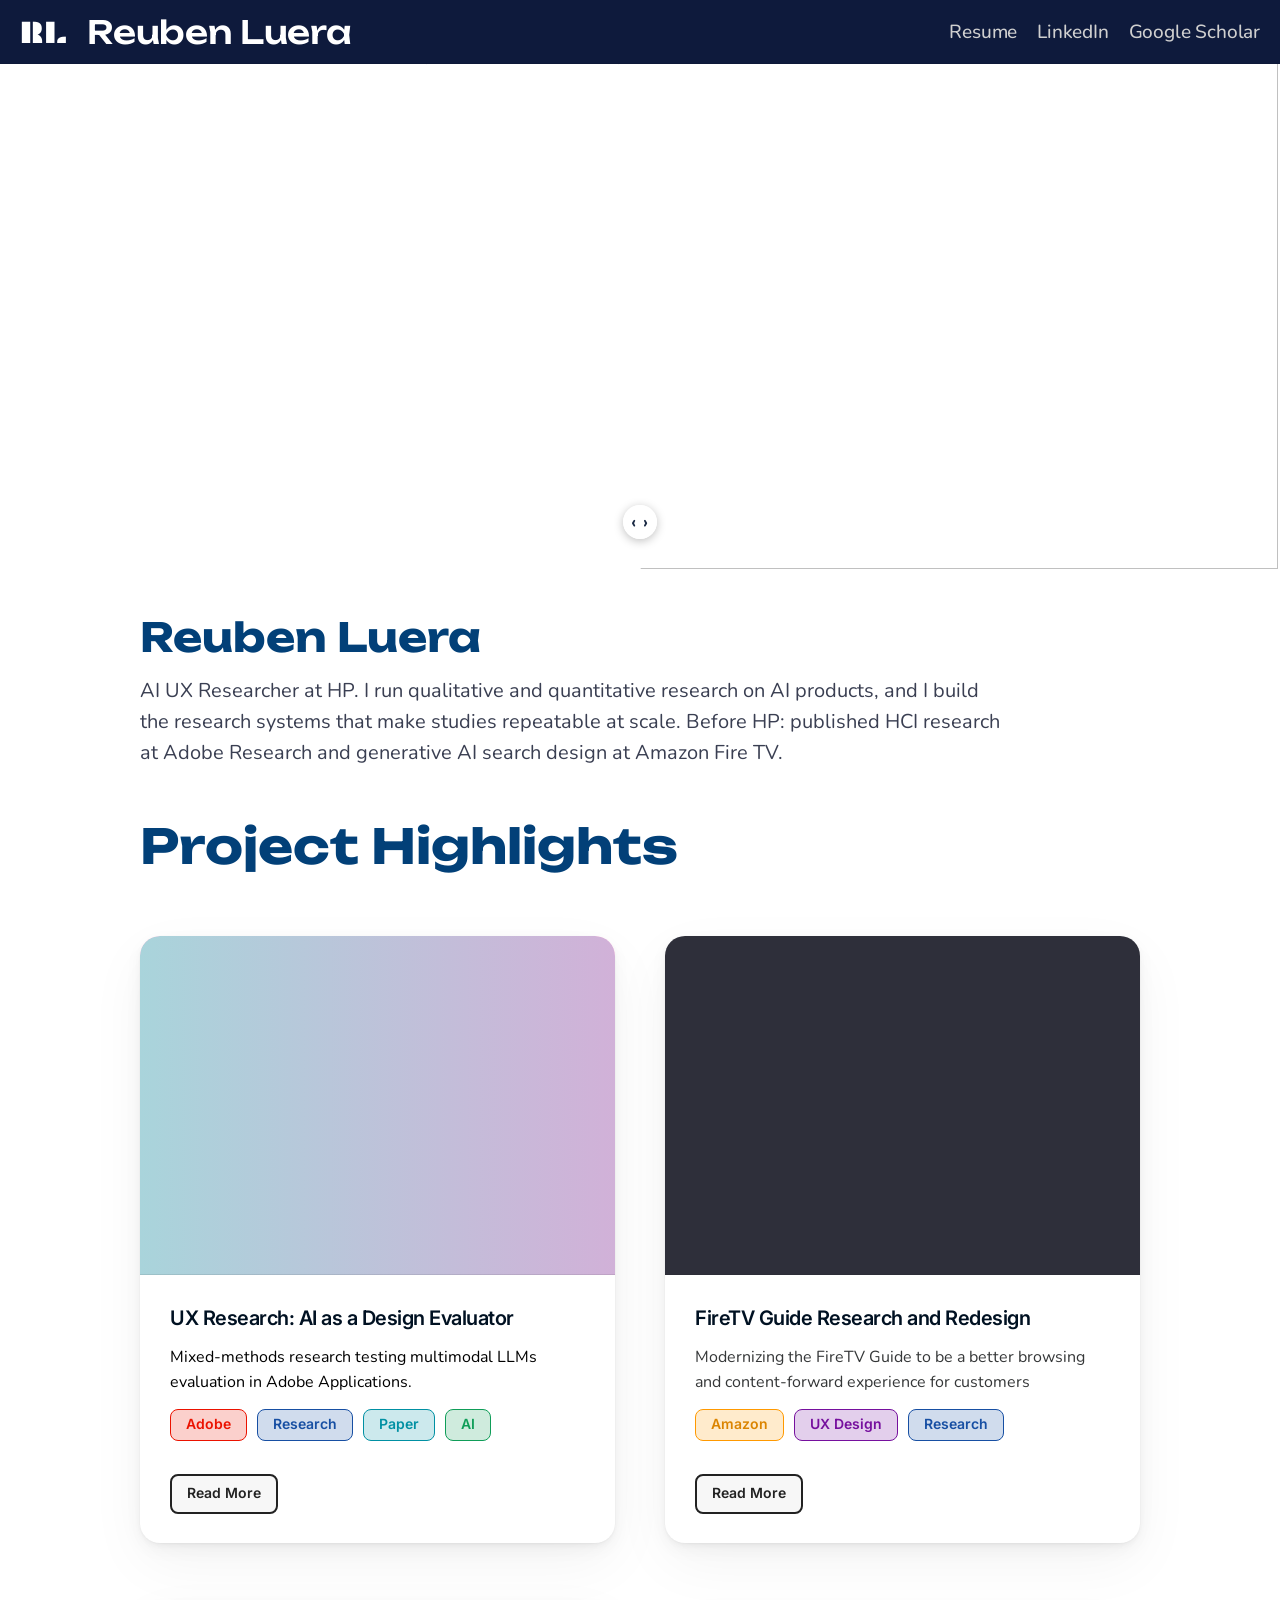
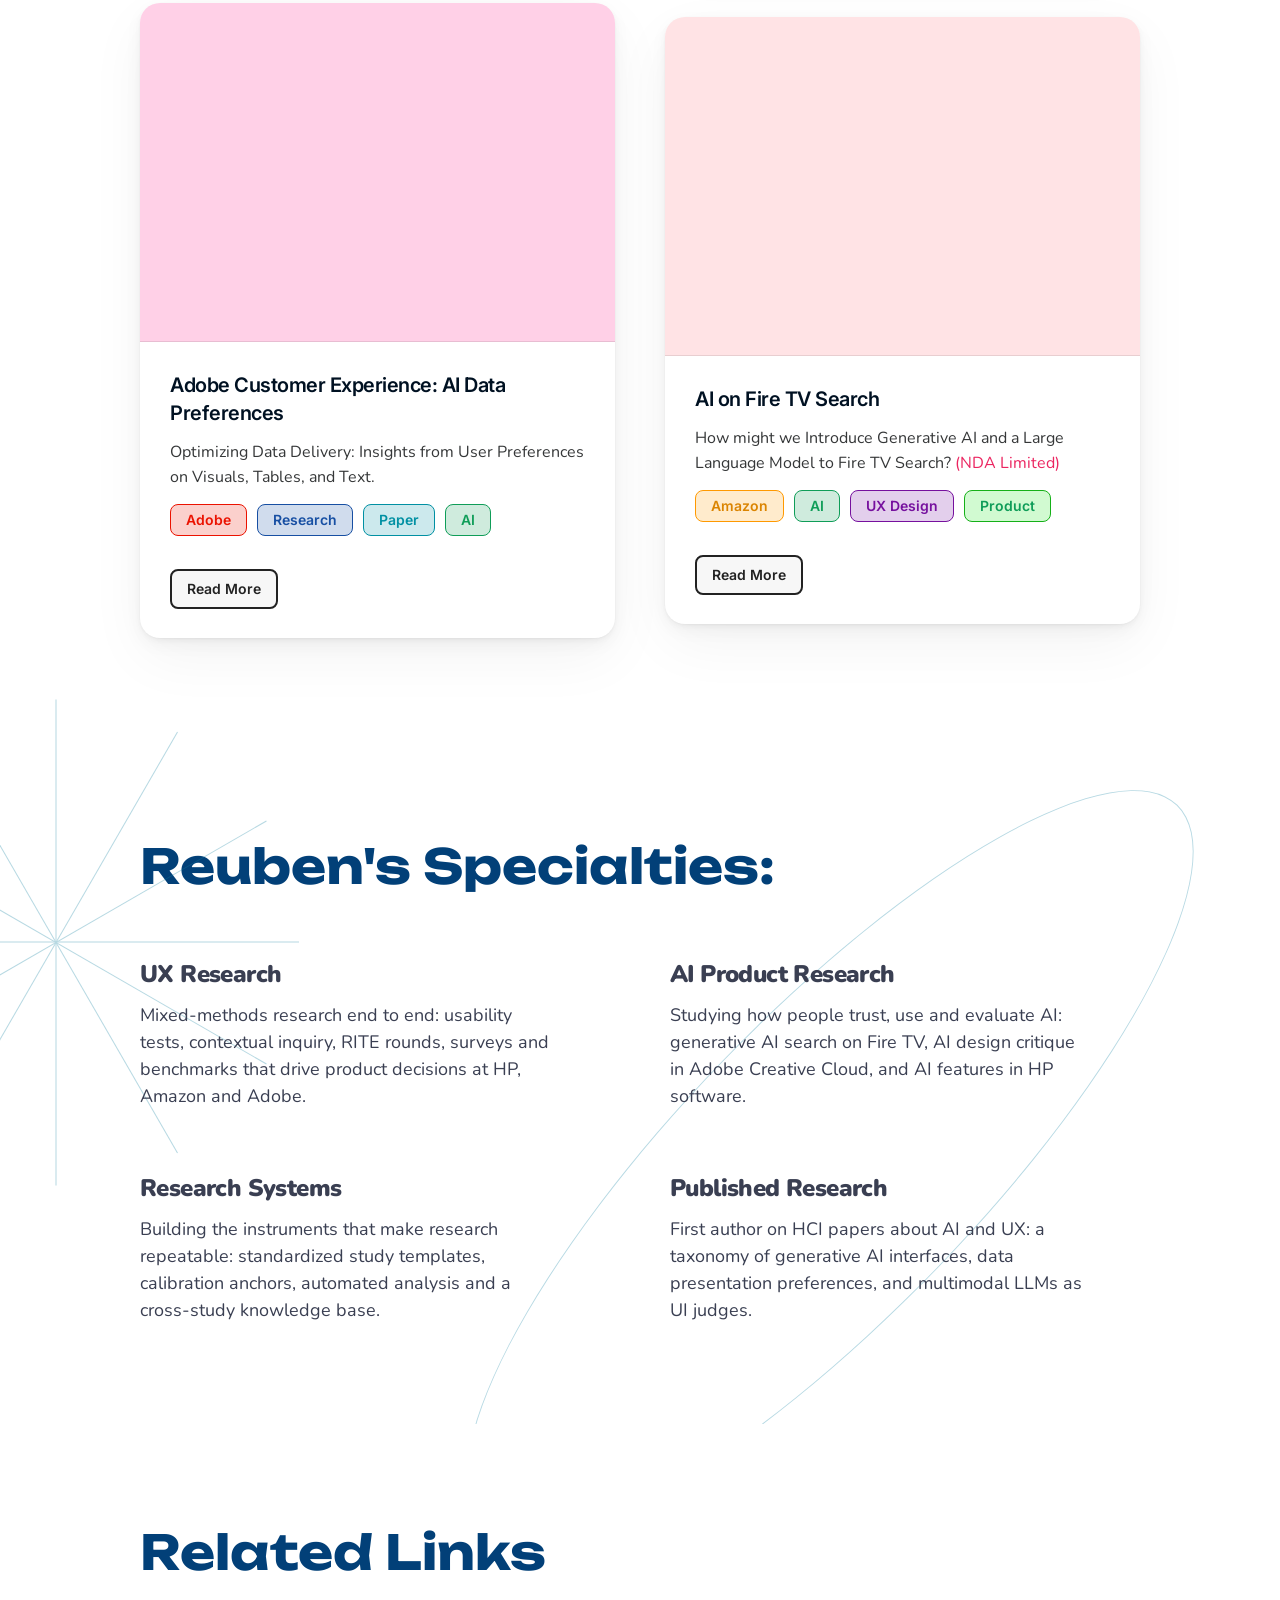
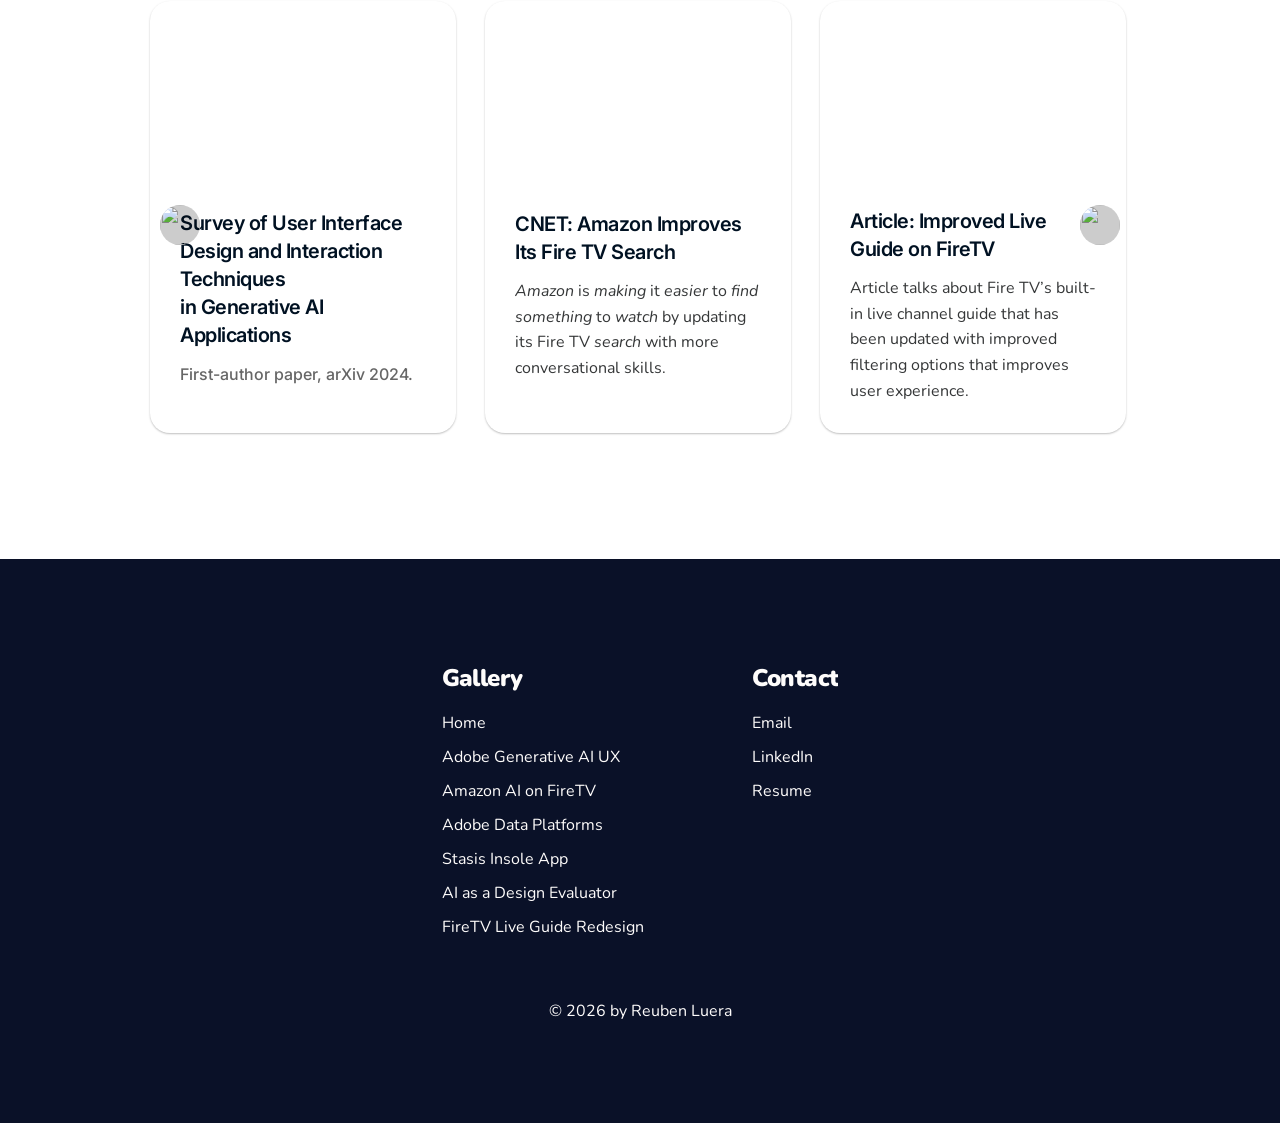
==== commit d26958e7: "Add Google Scholar to the top nav; make phone nav links visible on case studies Google Scholar sits " ====
--- a/index.html
+++ b/index.html
@@ -30,7 +30,7 @@
 <meta name="twitter:image" content="https://reubenluera.github.io/assets/og.jpg?v=2">
 <link rel="preconnect" href="https://fonts.googleapis.com"><link rel="preconnect" href="https://fonts.gstatic.com" crossorigin>
 <link rel="stylesheet" href="https://fonts.googleapis.com/css2?family=Inter:wght@400;500;600;700;800&family=Inter+Tight:wght@500;600;700&family=Montserrat:ital,wght@0,400;0,500;0,600;0,700;0,800;0,900;1,400&family=Nunito:ital,wght@0,400;0,500;0,600;0,700;0,800;0,900;1,400&family=Plaster&family=Unbounded:wght@400;500;600;700&display=swap">
-<link rel="stylesheet" href="assets/base.css?v=nv1"><link rel="stylesheet" href="assets/figures.css?v=6">
+<link rel="stylesheet" href="assets/base.css?v=nv2"><link rel="stylesheet" href="assets/figures.css?v=6">
 <style>
 .nvA6p4UUqO{position:relative;width:100%;height:auto;display:flex;flex-direction:column;justify-content:flex-start;align-items:center;gap:0px;background:rgb(254, 252, 251);overflow:hidden}
 .nlQNIJgDFj{position:fixed;left:0px;right:0px;top:0px;flex-shrink:0;height:64px;z-index:10}
@@ -572,7 +572,7 @@
 </style>
 </head>
 <body>
-<div class="nvA6p4UUqO"><div class="inst nlQNIJgDFj" data-instance data-component="Navigation 4"><div class="variant nlQNIJgDFj_Ta37niE7v" data-variant="Ta37niE7v"><div class="nObHOKABcv"><div class="nXviI0Y9OV"><a class="rt ndkblyniXS" href="./"><p>RL</p></a><a class="rt nVkGFjsyVC" href="./"><p>Reuben Luera</p></a></div></div><div class="nDPiUMCuep"><div class="nOT2uP1n9U"></div><div class="ni_y7MMljP"><a class="rt nHM8JUFKR8" href="https://drive.google.com/file/d/1-4WC2Kq7KHPikC_4yO-IUz8NMZVW1yvx/view?usp=sharing" target="_blank" rel="noopener"><p>Resume</p></a><a class="rt nD02a3BYnx" href="https://www.linkedin.com/in/reuben-luera/" target="_blank" rel="noopener"><p>LinkedIn</p></a></div></div></div><div class="variant nlQNIJgDFj_x9P66OzGx" data-variant="x9P66OzGx"><div class="nav-phone-links"><a href="https://drive.google.com/file/d/1-4WC2Kq7KHPikC_4yO-IUz8NMZVW1yvx/view?usp=sharing" target="_blank" rel="noopener">Resume</a><a href="https://www.linkedin.com/in/reuben-luera/" target="_blank" rel="noopener">LinkedIn</a></div><div class="nx9P66OzGxObHOKABcv"><div class="nx9P66OzGxXviI0Y9OV"><a class="rt nx9P66OzGxdkblyniXS" href="./"><p>RL</p></a><a class="rt nx9P66OzGxVkGFjsyVC" href="./"><p>Reuben Luera</p></a></div></div><div class="nx9P66OzGxDPiUMCuep"><div class="inst nx9P66OzGxiq1JCvODL" data-component="Links: Product"></div><div class="nx9P66OzGxOT2uP1n9U"></div><div class="nx9P66OzGxi_y7MMljP"><a class="rt nx9P66OzGxHM8JUFKR8" href="https://drive.google.com/file/d/1-4WC2Kq7KHPikC_4yO-IUz8NMZVW1yvx/view?usp=sharing" target="_blank" rel="noopener"><p>Resume</p></a><a class="rt nx9P66OzGxD02a3BYnx" href="https://www.linkedin.com/in/reuben-luera/" target="_blank" rel="noopener"><p>LinkedIn</p></a></div><div class="inst nx9P66OzGxJdBYxtasJ" data-component="Links: Resources"></div><div class="inst nx9P66OzGxxjlnjooMd" data-component="Links: Community"></div></div></div></div><div class="nbJl4YPxNB"><div class="nMbd5OdMxj"><div class="inst nc6zq_F9zd before-after" data-instance data-component="BeforeAfter" style="--pos:50%"><img class="ba-left" src="assets/images/hero-qual-quant-color.webp?v=3" alt="Reuben Luera, AI UX Researcher. Split portrait labeled Qualitative on the left and Quantitative on the right."><img class="ba-right" src="assets/images/hero-qual-quant-sketch.webp?v=3" alt=""><div class="ba-line"></div><input class="ba-range" type="range" min="0" max="100" value="50" aria-label="Compare"></div><div class="hero-intro"><h1>Reuben Luera</h1><p>AI UX Researcher at HP. I run qualitative and quantitative research on AI products, and I build the research systems that make studies repeatable at scale. Before HP: published HCI research at Adobe Research and generative AI search design at Amazon Fire TV.</p></div></div></div><div class="nIWrqHTkji"><div class="rt nyTndgTSx0"><h2>Project Highlights</h2></div><div class="nYycZgH4dD"><div class="inst nTnsw82KDW" data-instance data-component="Card"><a class="variant nTnsw82KDW_YEi3f_NM_" data-variant="YEi3f_NM_" href="mllmjudge/"><div class="nYEi3f_NM_YPnArTXVZ"><div class="nYEi3f_NM_EdpnKjpIN"><div class="nYEi3f_NM_bCOuGcbKQ" role="img" aria-label="Figure: Project Highlights"></div></div></div><div class="nYEi3f_NM_U0TUU7XFZ"><div class="rt nYEi3f_NM_srI__Fmmy"><h3>UX Research: AI as a Design Evaluator</h3></div><div class="rt nYEi3f_NM_foAq5zC_T"><p>Mixed-methods research testing multimodal LLMs evaluation in Adobe Applications.</p></div><div class="nYEi3f_NM_Lu4RU06_U"><button class="nYEi3f_NM_w8pEQqQ3s"><div class="rt nYEi3f_NM_itZlyiTNU"><p>Adobe</p></div></button><button class="nYEi3f_NM_MuwVS09m0"><div class="rt nYEi3f_NM_J2SQM0_gv"><p>Research</p></div></button><button class="nYEi3f_NM_BOkAE0vN0"><div class="rt nYEi3f_NM_CCWZikfdw"><p>Paper</p></div></button><button class="nYEi3f_NM_I0Na0LCwt"><div class="rt nYEi3f_NM_QroBZlQdn"><p>AI</p></div></button></div><div class="inst nYEi3f_NM_XKVEcJ_xk" data-instance data-component="Read more Button"><div class="variant nYEi3f_NM_XKVEcJ_xk_Sn5kPeTr0" data-variant="Sn5kPeTr0"><div class="rt nSn5kPeTr0IHy4gOEuU"><p>Read More</p></div></div></div></div></a><a class="variant nTnsw82KDW_BQ7REBfLw" data-variant="BQ7REBfLw" href="mllmjudge/"><div class="nBQ7REBfLwYPnArTXVZ"><div class="nBQ7REBfLwEdpnKjpIN"><div class="nBQ7REBfLwbCOuGcbKQ" role="img" aria-label="Figure: UX Research: AI as a Design Evaluator"></div></div></div><div class="nBQ7REBfLwU0TUU7XFZ"><div class="rt nBQ7REBfLwsrI__Fmmy"><h3>UX Research: AI as a Design Evaluator</h3></div><div class="rt nBQ7REBfLwfoAq5zC_T"><p>Mixed-methods research testing multimodal LLMs evaluation in Adobe Applications.</p></div><div class="nBQ7REBfLwLu4RU06_U"><button class="nBQ7REBfLww8pEQqQ3s"><div class="rt nBQ7REBfLwitZlyiTNU"><p>Adobe</p></div></button><button class="nBQ7REBfLwMuwVS09m0"><div class="rt nBQ7REBfLwJ2SQM0_gv"><p>Research</p></div></button><button class="nBQ7REBfLwBOkAE0vN0"><div class="rt nBQ7REBfLwCCWZikfdw"><p>Paper</p></div></button><button class="nBQ7REBfLwI0Na0LCwt"><div class="rt nBQ7REBfLwQroBZlQdn"><p>AI</p></div></button></div><div class="inst nBQ7REBfLwXKVEcJ_xk" data-instance data-component="Read more Button"><div class="variant nBQ7REBfLwXKVEcJ_xk_Bn1oOBSqa" data-variant="Bn1oOBSqa"><div class="rt nIHy4gOEuU"><p>Read More</p></div></div><div class="variant nBQ7REBfLwXKVEcJ_xk_y86CueWO_" data-variant="y86CueWO_"><div class="rt ny86CueWO_IHy4gOEuU"><p>Read More</p></div></div></div></div></a></div><div class="inst nevm9pJMn9" data-instance data-component="Card"><a class="variant nevm9pJMn9_JPomyDDf0" data-variant="JPomyDDf0" href="aiftv-2/"><div class="nJPomyDDf0YPnArTXVZ"><div class="nJPomyDDf0Gvytbhaiy" role="img" aria-label="Figure: UX Research: AI as a Design Evaluator"></div></div><div class="nJPomyDDf0U0TUU7XFZ"><div class="rt nJPomyDDf0srI__Fmmy"><h3>FireTV Guide Research and Redesign</h3></div><div class="rt nJPomyDDf0foAq5zC_T"><p>Modernizing the FireTV Guide to be a better browsing and content-forward experience for customers</p></div><div class="nJPomyDDf0Lu4RU06_U"><button class="nJPomyDDf0KfRNzQH7y"><div class="rt nJPomyDDf0pJMIOaBDW"><p>Amazon</p></div></button><button class="nJPomyDDf0jpQjS2kYt"><div class="rt nJPomyDDf0Nq6DZ0kDz"><p>UX Design</p></div></button><button class="nJPomyDDf0MuwVS09m0"><div class="rt nJPomyDDf0J2SQM0_gv"><p>Research</p></div></button></div><div class="inst nJPomyDDf0XKVEcJ_xk" data-instance data-component="Read more Button"><div class="variant nJPomyDDf0XKVEcJ_xk_Sn5kPeTr0" data-variant="Sn5kPeTr0"><div class="rt nSn5kPeTr0IHy4gOEuU"><p>Read More</p></div></div></div></div></a><a class="variant nevm9pJMn9_KJDtBRsJ9" data-variant="KJDtBRsJ9" href="aiftv-2/"><div class="nKJDtBRsJ9YPnArTXVZ"><div class="nKJDtBRsJ9Gvytbhaiy" role="img" aria-label="Figure: FireTV Guide Research and Redesign"></div></div><div class="nKJDtBRsJ9U0TUU7XFZ"><div class="rt nKJDtBRsJ9srI__Fmmy"><h3>FireTV Guide Research and Redesign</h3></div><div class="rt nKJDtBRsJ9foAq5zC_T"><p>Modernizing the FireTV Guide to be a better browsing and content-forward experience for customers</p></div><div class="nKJDtBRsJ9Lu4RU06_U"><button class="nKJDtBRsJ9KfRNzQH7y"><div class="rt nKJDtBRsJ9pJMIOaBDW"><p>Amazon</p></div></button><button class="nKJDtBRsJ9jpQjS2kYt"><div class="rt nKJDtBRsJ9Nq6DZ0kDz"><p>UX Design</p></div></button><button class="nKJDtBRsJ9MuwVS09m0"><div class="rt nKJDtBRsJ9J2SQM0_gv"><p>Research</p></div></button></div><div class="inst nKJDtBRsJ9XKVEcJ_xk" data-instance data-component="Read more Button"><div class="variant nKJDtBRsJ9XKVEcJ_xk_Bn1oOBSqa" data-variant="Bn1oOBSqa"><div class="rt nIHy4gOEuU"><p>Read More</p></div></div><div class="variant nKJDtBRsJ9XKVEcJ_xk_y86CueWO_" data-variant="y86CueWO_"><div class="rt ny86CueWO_IHy4gOEuU"><p>Read More</p></div></div></div></div></a></div></div><div class="ng4mm69FI1"><div class="inst ndTw_4PsgZ" data-instance data-component="Card"><a class="variant ndTw_4PsgZ_j5hLWVEib" data-variant="j5hLWVEib" href="optimizing/"><div class="nj5hLWVEibYPnArTXVZ"><div class="nj5hLWVEibGvytbhaiy" role="img" aria-label="Figure: FireTV Guide Research and Redesign"></div></div><div class="nj5hLWVEibU0TUU7XFZ"><div class="rt nj5hLWVEibsrI__Fmmy"><h3>Adobe Customer Experience: AI Data Preferences</h3></div><div class="rt nj5hLWVEibfoAq5zC_T"><p>Optimizing Data Delivery: Insights from User Preferences on Visuals, Tables, and Text.</p></div><div class="nj5hLWVEibLu4RU06_U"><button class="nj5hLWVEibw8pEQqQ3s"><div class="rt nj5hLWVEibitZlyiTNU"><p>Adobe</p></div></button><button class="nj5hLWVEibMuwVS09m0"><div class="rt nj5hLWVEibJ2SQM0_gv"><p>Research</p></div></button><button class="nj5hLWVEibBOkAE0vN0"><div class="rt nj5hLWVEibCCWZikfdw"><p>Paper</p></div></button><button class="nj5hLWVEibI0Na0LCwt"><div class="rt nj5hLWVEibQroBZlQdn"><p>AI</p></div></button></div><div class="inst nj5hLWVEibXKVEcJ_xk" data-instance data-component="Read more Button"><div class="variant nj5hLWVEibXKVEcJ_xk_Sn5kPeTr0" data-variant="Sn5kPeTr0"><div class="rt nSn5kPeTr0IHy4gOEuU"><p>Read More</p></div></div></div></div></a><a class="variant ndTw_4PsgZ_uJBEK4GE9" data-variant="uJBEK4GE9" href="optimizing/"><div class="nuJBEK4GE9YPnArTXVZ"><div class="nuJBEK4GE9Gvytbhaiy" role="img" aria-label="Figure: Adobe Customer Experience: AI Data Preferences"></div></div><div class="nuJBEK4GE9U0TUU7XFZ"><div class="rt nuJBEK4GE9srI__Fmmy"><h3>Adobe Customer Experience: AI Data Preferences</h3></div><div class="rt nuJBEK4GE9foAq5zC_T"><p>Optimizing Data Delivery: Insights from User Preferences on Visuals, Tables, and Text.</p></div><div class="nuJBEK4GE9Lu4RU06_U"><button class="nuJBEK4GE9w8pEQqQ3s"><div class="rt nuJBEK4GE9itZlyiTNU"><p>Adobe</p></div></button><button class="nuJBEK4GE9MuwVS09m0"><div class="rt nuJBEK4GE9J2SQM0_gv"><p>Research</p></div></button><button class="nuJBEK4GE9BOkAE0vN0"><div class="rt nuJBEK4GE9CCWZikfdw"><p>Paper</p></div></button><button class="nuJBEK4GE9I0Na0LCwt"><div class="rt nuJBEK4GE9QroBZlQdn"><p>AI</p></div></button></div><div class="inst nuJBEK4GE9XKVEcJ_xk" data-instance data-component="Read more Button"><div class="variant nuJBEK4GE9XKVEcJ_xk_Bn1oOBSqa" data-variant="Bn1oOBSqa"><div class="rt nIHy4gOEuU"><p>Read More</p></div></div><div class="variant nuJBEK4GE9XKVEcJ_xk_y86CueWO_" data-variant="y86CueWO_"><div class="rt ny86CueWO_IHy4gOEuU"><p>Read More</p></div></div></div></div></a></div><div class="inst nNQQDktcik" data-instance data-component="Card"><a class="variant nNQQDktcik_zKpzWK9U1" data-variant="zKpzWK9U1" href="aiftv/"><div class="nzKpzWK9U1YPnArTXVZ"><div class="nzKpzWK9U1Gvytbhaiy" role="img" aria-label="Figure: Adobe Customer Experience: AI Data Preferences"></div></div><div class="nzKpzWK9U1U0TUU7XFZ"><div class="rt nzKpzWK9U1srI__Fmmy"><h3>AI on Fire TV Search</h3></div><div class="rt nzKpzWK9U1foAq5zC_T"><p>How might we Introduce Generative AI and a Large Language Model to Fire TV Search? <span style="color:rgb(235, 37, 96)">(NDA Limited)</span></p></div><div class="nzKpzWK9U1Lu4RU06_U"><button class="nzKpzWK9U1KfRNzQH7y"><div class="rt nzKpzWK9U1pJMIOaBDW"><p>Amazon</p></div></button><button class="nzKpzWK9U1I0Na0LCwt"><div class="rt nzKpzWK9U1QroBZlQdn"><p>AI</p></div></button><button class="nzKpzWK9U1jpQjS2kYt"><div class="rt nzKpzWK9U1Nq6DZ0kDz"><p>UX Design</p></div></button><button class="nzKpzWK9U1CMFQTv3LN"><div class="rt nzKpzWK9U1KPjdi2VGD"><p>Product</p></div></button></div><div class="inst nzKpzWK9U1XKVEcJ_xk" data-instance data-component="Read more Button"><div class="variant nzKpzWK9U1XKVEcJ_xk_Sn5kPeTr0" data-variant="Sn5kPeTr0"><div class="rt nSn5kPeTr0IHy4gOEuU"><p>Read More</p></div></div></div></div></a><a class="variant nNQQDktcik_ivmprga4x" data-variant="ivmprga4x" href="aiftv/"><div class="nivmprga4xYPnArTXVZ"><div class="nivmprga4xGvytbhaiy" role="img" aria-label="Figure: AI on Fire TV Search"></div></div><div class="nivmprga4xU0TUU7XFZ"><div class="rt nivmprga4xsrI__Fmmy"><h3>AI on Fire TV Search</h3></div><div class="rt nivmprga4xfoAq5zC_T"><p>How might we Introduce Generative AI and a Large Language Model to Fire TV Search? <span style="color:rgb(235, 37, 96)">(NDA Limited)</span></p></div><div class="nivmprga4xLu4RU06_U"><button class="nivmprga4xKfRNzQH7y"><div class="rt nivmprga4xpJMIOaBDW"><p>Amazon</p></div></button><button class="nivmprga4xI0Na0LCwt"><div class="rt nivmprga4xQroBZlQdn"><p>AI</p></div></button><button class="nivmprga4xjpQjS2kYt"><div class="rt nivmprga4xNq6DZ0kDz"><p>UX Design</p></div></button><button class="nivmprga4xCMFQTv3LN"><div class="rt nivmprga4xKPjdi2VGD"><p>Product</p></div></button></div><div class="inst nivmprga4xXKVEcJ_xk" data-instance data-component="Read more Button"><div class="variant nivmprga4xXKVEcJ_xk_Bn1oOBSqa" data-variant="Bn1oOBSqa"><div class="rt nIHy4gOEuU"><p>Read More</p></div></div><div class="variant nivmprga4xXKVEcJ_xk_y86CueWO_" data-variant="y86CueWO_"><div class="rt ny86CueWO_IHy4gOEuU"><p>Read More</p></div></div></div></div></a></div></div></div><div class="nu819LNN5w"><div class="rt nXTihsQjj1"><h2>Reuben&#x27;s Specialties:</h2></div><div class="nJ7aakRI2A"><div class="neOUrByhQU"><div class="rt niHQtNsPX0"><h2>UX Research</h2></div><div class="rt nWnvtbm3vx"><p>Mixed-methods research end to end: usability tests, contextual inquiry, RITE rounds, surveys and benchmarks that drive product decisions at HP, Amazon and Adobe.</p></div></div><div class="nF___c2p4X"><div class="rt nWV8EMvyuf"><h2>AI Product Research</h2></div><div class="rt nLuE536VIq"><p>Studying how people trust, use and evaluate AI: generative AI search on Fire TV, AI design critique in Adobe Creative Cloud, and AI features in HP software.</p></div></div><div class="nk6rIrm1EP"><div class="rt nSifnk8UI_"><h2>Research Systems</h2></div><div class="rt ncUteRPi2Z"><p>Building the instruments that make research repeatable: standardized study templates, calibration anchors, automated analysis and a cross-study knowledge base.</p></div></div><div class="nZ5uAmNlef"><div class="rt nB0bdJ81an"><h2>Published Research</h2></div><div class="rt nNrjZbEo73"><p>First author on HCI papers about AI and UX: a taxonomy of generative AI interfaces, data presentation preferences, and multimodal LLMs as UI judges.</p></div></div><div class="nnXgXTR6Uy"></div><div class="nAUUtwLbwq"><div class="ntt90yurD_"></div><div class="ng8Ds1WdAc"></div><div class="niIcMUFmpa"></div><div class="nnN2vWdBgC"></div><div class="nGDe3MITj7"></div><div class="nYkqII0Shr"></div></div></div></div><div class="nNu7WDnfiU"><div class="nQRRlRV1js"><div class="rt nagAZ0PCSX"><h2>Related Links</h2></div><div class="inst nEgspn1MET carousel" data-instance data-component="Carousel" style="--gap:29px;--arrow-size:40px;--arrow-radius:40px;--arrow-pad:20px;--arrow-fill:rgba(0, 0, 0, 0.2);--track-pad:10px"><div class="carousel-track"><div class="inst nAJI_sTmRj" data-instance data-component="Card 2"><a class="variant nAJI_sTmRj_yP8RwTL82" data-variant="yP8RwTL82" href="https://arxiv.org/abs/2410.22370"><div class="nyP8RwTL82gq3QaVDPK" role="img" aria-label="Figure: Survey of User Interface Design and Interaction Techniques"></div><div class="nyP8RwTL82SeMC7gjNh"><div class="rt nyP8RwTL82q2tMERU6b"><h3>Survey of User Interface Design and Interaction Techniques</h3><h3>in Generative AI Applications</h3></div><div class="rt nyP8RwTL82KXQc1iMKM"><p>First-author paper, arXiv 2024.</p></div></div></a><a class="variant nAJI_sTmRj_QrHsQdJEP" data-variant="QrHsQdJEP" href="https://arxiv.org/abs/2410.22370"><div class="nQrHsQdJEPgq3QaVDPK" role="img" aria-label="Figure: Survey of User Interface Design and Interaction Techniques"></div><div class="nQrHsQdJEPSeMC7gjNh"><div class="rt nQrHsQdJEPq2tMERU6b"><h3>Survey of User Interface Design and Interaction Techniques</h3><h3>in Generative AI Applications</h3></div><div class="rt nQrHsQdJEPKXQc1iMKM"><p>First-author paper, arXiv 2024.</p></div></div></a></div><div class="inst nWtCBmdJjg" data-instance data-component="Card 2"><a class="variant nWtCBmdJjg_ILOQ4hLKS" data-variant="ILOQ4hLKS" href="https://www.cnet.com/videos/amazon-improves-its-fire-tv-search/" target="_blank" rel="noopener"><div class="nILOQ4hLKSgq3QaVDPK" role="img" aria-label="Figure: CNET: Amazon Improves Its Fire TV Search"></div><div class="nILOQ4hLKSSeMC7gjNh"><div class="rt nILOQ4hLKSq2tMERU6b"><h3>CNET: Amazon Improves Its Fire TV Search</h3></div><div class="rt nILOQ4hLKSKXQc1iMKM"><p><em>Amazon</em> is <em>making</em> it <em>easier</em> to <em>find something</em> to <em>watch</em> by updating its Fire TV <em>search</em> with more conversational skills.</p></div></div></a><a class="variant nWtCBmdJjg_ebx7whhVr" data-variant="ebx7whhVr" href="https://www.cnet.com/videos/amazon-improves-its-fire-tv-search/" target="_blank" rel="noopener"><div class="nebx7whhVrgq3QaVDPK" role="img" aria-label="Figure: CNET: Amazon Improves Its Fire TV Search"></div><div class="nebx7whhVrSeMC7gjNh"><div class="rt nebx7whhVrq2tMERU6b"><h3>CNET: Amazon Improves Its Fire TV Search</h3></div><div class="rt nebx7whhVrKXQc1iMKM"><p><em>Amazon</em> is <em>making</em> it <em>easier</em> to <em>find something</em> to <em>watch</em> by updating its Fire TV <em>search</em> with more conversational skills.</p></div></div></a></div><div class="inst nmayBF50sd" data-instance data-component="Card 2"><a class="variant nmayBF50sd_RNGqzo7D7" data-variant="RNGqzo7D7" href="https://www.aftvnews.com/fire-tvs-built-in-live-channel-guide-has-been-updated-with-improved-filtering-options/"><div class="nRNGqzo7D7gq3QaVDPK" role="img" aria-label="Figure: Article: Improved Live Guide on FireTV"></div><div class="nRNGqzo7D7SeMC7gjNh"><div class="rt nRNGqzo7D7q2tMERU6b"><h3>Article: Improved Live Guide on FireTV</h3></div><div class="rt nRNGqzo7D7KXQc1iMKM"><p>Article talks about Fire TV’s built-in live channel guide that has been updated with improved filtering options that improves user experience.</p></div></div></a><a class="variant nmayBF50sd_TnkrVVtuz" data-variant="TnkrVVtuz" href="https://www.aftvnews.com/fire-tvs-built-in-live-channel-guide-has-been-updated-with-improved-filtering-options/"><div class="nTnkrVVtuzgq3QaVDPK" role="img" aria-label="Figure: Article: Improved Live Guide on FireTV"></div><div class="nTnkrVVtuzSeMC7gjNh"><div class="rt nTnkrVVtuzq2tMERU6b"><h3>Article: Improved Live Guide on FireTV</h3></div><div class="rt nTnkrVVtuzKXQc1iMKM"><p>Article talks about Fire TV’s built-in live channel guide that has been updated with improved filtering options that improves user experience.</p></div></div></a></div><div class="inst nVlPK11xLf" data-instance data-component="Card 2"><a class="variant nVlPK11xLf_n0vyjMB6q" data-variant="n0vyjMB6q" href="https://research.adobe.com/news/gem-fellows-career-shifts-at-adobe-research/"><div class="ngq3QaVDPK" role="img" aria-label="Figure: Adobe Research: GEM Fellows&#x27; Experience"></div><div class="nSeMC7gjNh"><div class="rt nq2tMERU6b"><h3>Adobe Research: GEM Fellows&#x27; Experience</h3></div><div class="rt nKXQc1iMKM"><p>An inside interview at how GEM Fellows are making new discoveries, and big career shifts, at Adobe Research now and in the future</p></div></div></a><a class="variant nVlPK11xLf_xy_rqwukj" data-variant="xy_rqwukj" href="https://research.adobe.com/news/gem-fellows-career-shifts-at-adobe-research/"><div class="nxy_rqwukjgq3QaVDPK" role="img" aria-label="Figure: Adobe Research: GEM Fellows&#x27; Experience"></div><div class="nxy_rqwukjSeMC7gjNh"><div class="rt nxy_rqwukjq2tMERU6b"><h3>Adobe Research: GEM Fellows&#x27; Experience</h3></div><div class="rt nxy_rqwukjKXQc1iMKM"><p>An inside interview at how GEM Fellows are making new discoveries, and big career shifts, at Adobe Research now and in the future</p></div></div></a></div><div class="inst nbakmA86wN" data-instance data-component="Card 2"><a class="variant nbakmA86wN_fgtHtOY1f" data-variant="fgtHtOY1f" href="https://www.linkedin.com/posts/adobe_adobelife-activity-7381744840864124929-pdTQ?utm_source=share&amp;utm_medium=member_desktop&amp;rcm=ACoAACwvR_8BHjePMz2hO_xk6o689smtzLDTbwc" target="_blank" rel="noopener"><div class="nfgtHtOY1fgq3QaVDPK" role="img" aria-label="Figure: Adobe Life: Achievement Spotlight"></div><div class="nfgtHtOY1fSeMC7gjNh"><div class="rt nfgtHtOY1fq2tMERU6b"><h3>Adobe Life: <br>Achievement Spotlight</h3></div><div class="rt nfgtHtOY1fKXQc1iMKM"><p>&quot;From zero research experience to presenting his own research at an international conference. That’s been the journey for Adobe Research intern Reuben Luera…&quot;</p></div></div></a><a class="variant nbakmA86wN_DnjuPTQsV" data-variant="DnjuPTQsV" href="https://www.linkedin.com/posts/adobe_adobelife-activity-7381744840864124929-pdTQ?utm_source=share&amp;utm_medium=member_desktop&amp;rcm=ACoAACwvR_8BHjePMz2hO_xk6o689smtzLDTbwc" target="_blank" rel="noopener"><div class="nDnjuPTQsVgq3QaVDPK" role="img" aria-label="Figure: Adobe Life: Achievement Spotlight"></div><div class="nDnjuPTQsVSeMC7gjNh"><div class="rt nDnjuPTQsVq2tMERU6b"><h3>Adobe Life: <br>Achievement Spotlight</h3></div><div class="rt nDnjuPTQsVKXQc1iMKM"><p>&quot;From zero research experience to presenting his own research at an international conference. That’s been the journey for Adobe Research intern Reuben Luera…&quot;</p></div></div></a></div><div class="inst nBAQCFKot7" data-instance data-component="Card 2"><a class="variant nBAQCFKot7_pnt31bpxh" data-variant="pnt31bpxh" href="https://www.instagram.com/p/CUqmEHJPgy6/?igsh=MzRlODBiNWFlZA==" target="_blank" rel="noopener"><div class="npnt31bpxhgq3QaVDPK" role="img" aria-label="Figure: Friends of Figma Panel: Ask a UX Design Intern"></div><div class="npnt31bpxhSeMC7gjNh"><div class="rt npnt31bpxhq2tMERU6b"><h3>Friends of Figma Panel: Ask a UX Design Intern</h3></div><div class="rt npnt31bpxhKXQc1iMKM"><p>A Former Intern panel will answer questions you have on Friends of Figma&#x27;s first virtual event, &quot;Ask a UX Design Intern.&quot;</p></div></div></a><a class="variant nBAQCFKot7_ZBG1hEGly" data-variant="ZBG1hEGly" href="https://www.instagram.com/p/CUqmEHJPgy6/?igsh=MzRlODBiNWFlZA==" target="_blank" rel="noopener"><div class="nZBG1hEGlygq3QaVDPK" role="img" aria-label="Figure: Friends of Figma Panel: Ask a UX Design Intern"></div><div class="nZBG1hEGlySeMC7gjNh"><div class="rt nZBG1hEGlyq2tMERU6b"><h3>Friends of Figma Panel: Ask a UX Design Intern</h3></div><div class="rt nZBG1hEGlyKXQc1iMKM"><p>A Former Intern panel will answer questions you have on Friends of Figma&#x27;s first virtual event, &quot;Ask a UX Design Intern.&quot;</p></div></div></a></div></div><button class="car-btn car-prev" aria-label="Previous"><img src="assets/images/6tTbkXggWgQCAJ4DO2QEdXXmgM.svg" alt="" width="40" height="40"></button><button class="car-btn car-next" aria-label="Next"><img src="assets/images/11KSGbIZoRSg4pjdnUoif6MKHI.svg" alt="" width="40" height="40"></button></div></div></div><div class="inst nvX6TNWpYy" data-instance data-component="Footer"><div class="variant nvX6TNWpYy_fjMc43YoF" data-variant="fjMc43YoF"><div class="nePy9C0EDZ"><div class="nWdflHQpew"><div class="rt nS_Aza2TGs"><p>Gallery</p></div><div class="nmah2Uvv0M"><a class="rt nikoF5H0hH" href="./"><p>Home</p></a><a class="rt nw_UgKHZL5" href="survey/"><p>Adobe Generative AI UX</p></a><a class="rt nQmYWEWmqh" href="aiftv/"><p>Amazon AI on FireTV </p></a><a class="rt nqkWkVobJY" href="optimizing/"><p>Adobe Data Platforms</p></a><a class="rt ndkq2eQh4f" href="stasis/"><p>Stasis Insole App</p></a><a class="rt ndkq2eQh4f" href="mllmjudge/"><p>AI as a Design Evaluator</p></a><a class="rt ndkq2eQh4f" href="aiftv-2/"><p>FireTV Live Guide Redesign</p></a></div></div><div class="nHaTRU4PDT"><div class="rt nzrnhSoIMz"><p>Contact</p></div><div class="nv1gR5C3HJ"><a class="rt nY0LTVhZ7c" href="mailto:benluera@gmail.com" target="_blank" rel="noopener"><p>Email</p></a><a class="rt nNHWxEOAcc" href="https://www.linkedin.com/in/reuben-luera/" target="_blank" rel="noopener"><p>LinkedIn</p></a><a class="rt nyNUcHU0ae" href="https://drive.google.com/file/d/1-4WC2Kq7KHPikC_4yO-IUz8NMZVW1yvx/view?usp=sharing" target="_blank" rel="noopener"><p>Resume</p></a></div></div></div><div class="nMWJNcbJWX"><div class="rt nUcZFVxcfo"><p>© 2026 by Reuben Luera</p></div></div></div><div class="variant nvX6TNWpYy_sOCrE0xPT" data-variant="sOCrE0xPT"><div class="nsOCrE0xPTePy9C0EDZ"><div class="nsOCrE0xPTWdflHQpew"><div class="rt nsOCrE0xPTS_Aza2TGs"><p>Gallery</p></div><div class="nsOCrE0xPTmah2Uvv0M"><a class="rt nsOCrE0xPTikoF5H0hH" href="./"><p>Home</p></a><a class="rt nsOCrE0xPTPsgKB3hV1" href="survey/"><p>Adobe Generative AI UX</p></a><a class="rt nsOCrE0xPTw_UgKHZL5" href="aiftv/"><p>Amazon AI on FireTV </p></a><a class="rt nsOCrE0xPTQmYWEWmqh" href="optimizing/"><p>Adobe Data Platforms</p></a><a class="rt nsOCrE0xPTdkq2eQh4f" href="stasis/"><p>Stasis Insole App</p></a><a class="rt nsOCrE0xPTdkq2eQh4f" href="mllmjudge/"><p>AI as a Design Evaluator</p></a><a class="rt nsOCrE0xPTdkq2eQh4f" href="aiftv-2/"><p>FireTV Live Guide Redesign</p></a></div></div><div class="nsOCrE0xPTHaTRU4PDT"><div class="rt nsOCrE0xPTzrnhSoIMz"><p>Contact</p></div><div class="nsOCrE0xPTv1gR5C3HJ"><a class="rt nsOCrE0xPTY0LTVhZ7c" href="mailto:benluera@gmail.com" target="_blank" rel="noopener"><p>Email</p></a><a class="rt nsOCrE0xPTNHWxEOAcc" href="https://www.linkedin.com/in/reuben-luera/" target="_blank" rel="noopener"><p>LinkedIn</p></a><a class="rt nsOCrE0xPTyNUcHU0ae" href="https://drive.google.com/file/d/1-4WC2Kq7KHPikC_4yO-IUz8NMZVW1yvx/view?usp=sharing" target="_blank" rel="noopener"><p>Resume</p></a></div></div></div><div class="nsOCrE0xPTMWJNcbJWX"><div class="rt nsOCrE0xPTUcZFVxcfo"><p>© 2026 by Reuben Luera</p></div></div></div><div class="variant nvX6TNWpYy_wBDK0Rmvs" data-variant="wBDK0Rmvs"><div class="nwBDK0RmvsePy9C0EDZ"><div class="nwBDK0RmvsWdflHQpew"><div class="rt nwBDK0RmvsS_Aza2TGs"><p>Gallery</p></div><div class="nwBDK0Rmvsmah2Uvv0M"><a class="rt nwBDK0RmvsikoF5H0hH" href="./"><p>Home</p></a><a class="rt nwBDK0Rmvsw_UgKHZL5" href="survey/"><p>Adobe Generative AI UX</p></a><a class="rt nwBDK0RmvsQmYWEWmqh" href="aiftv/"><p>Amazon AI on FireTV </p></a><a class="rt nwBDK0RmvsqkWkVobJY" href="optimizing/"><p>Adobe Data Platforms</p></a><a class="rt nwBDK0Rmvsdkq2eQh4f" href="stasis/"><p>Stasis Insole App</p></a><a class="rt nwBDK0Rmvsdkq2eQh4f" href="mllmjudge/"><p>AI as a Design Evaluator</p></a><a class="rt nwBDK0Rmvsdkq2eQh4f" href="aiftv-2/"><p>FireTV Live Guide Redesign</p></a></div></div><div class="nwBDK0RmvsHaTRU4PDT"><div class="rt nwBDK0RmvszrnhSoIMz"><p>Contact</p></div><div class="nwBDK0Rmvsv1gR5C3HJ"><a class="rt nwBDK0RmvsY0LTVhZ7c" href="mailto:benluera@gmail.com" target="_blank" rel="noopener"><p>Email</p></a><a class="rt nwBDK0RmvsNHWxEOAcc" href="https://www.linkedin.com/in/reuben-luera/" target="_blank" rel="noopener"><p>LinkedIn</p></a><a class="rt nwBDK0RmvsyNUcHU0ae" href="https://drive.google.com/file/d/1-4WC2Kq7KHPikC_4yO-IUz8NMZVW1yvx/view?usp=sharing" target="_blank" rel="noopener"><p>Resume</p></a></div></div></div><div class="nwBDK0RmvsMWJNcbJWX"><div class="rt nwBDK0RmvsUcZFVxcfo"><p>© 2026 by Reuben Luera</p></div></div></div><div class="variant nvX6TNWpYy_axIoftzp1" data-variant="axIoftzp1"><div class="naxIoftzp1ePy9C0EDZ"><div class="naxIoftzp1WdflHQpew"><div class="rt naxIoftzp1S_Aza2TGs"><p>Gallery</p></div><div class="naxIoftzp1mah2Uvv0M"><a class="rt naxIoftzp1ikoF5H0hH" href="./"><p>Home</p></a><a class="rt naxIoftzp1trVZ0mjTp" href="survey/"><p>Adobe Generative AI UX</p></a><a class="rt naxIoftzp1w_UgKHZL5" href="aiftv/"><p>Amazon AI on FireTV </p></a><a class="rt naxIoftzp1QmYWEWmqh" href="optimizing/"><p>Adobe Data Platforms</p></a><a class="rt naxIoftzp1dkq2eQh4f" href="stasis/"><p>Stasis Insole App</p></a><a class="rt naxIoftzp1dkq2eQh4f" href="mllmjudge/"><p>AI as a Design Evaluator</p></a><a class="rt naxIoftzp1dkq2eQh4f" href="aiftv-2/"><p>FireTV Live Guide Redesign</p></a></div></div><div class="naxIoftzp1HaTRU4PDT"><div class="rt naxIoftzp1zrnhSoIMz"><p>Contact</p></div><div class="naxIoftzp1v1gR5C3HJ"><a class="rt naxIoftzp1Y0LTVhZ7c" href="mailto:benluera@gmail.com" target="_blank" rel="noopener"><p>Email</p></a><a class="rt naxIoftzp1NHWxEOAcc" href="https://www.linkedin.com/in/reuben-luera/" target="_blank" rel="noopener"><p>LinkedIn</p></a><a class="rt naxIoftzp1yNUcHU0ae" href="https://drive.google.com/file/d/1-4WC2Kq7KHPikC_4yO-IUz8NMZVW1yvx/view?usp=sharing" target="_blank" rel="noopener"><p>Resume</p></a></div></div></div><div class="naxIoftzp1MWJNcbJWX"><div class="rt naxIoftzp1UcZFVxcfo"><p>© 2026 by Reuben Luera</p></div></div></div></div></div>
+<div class="nvA6p4UUqO"><div class="inst nlQNIJgDFj" data-instance data-component="Navigation 4"><div class="variant nlQNIJgDFj_Ta37niE7v" data-variant="Ta37niE7v"><div class="nObHOKABcv"><div class="nXviI0Y9OV"><a class="rt ndkblyniXS" href="./"><p>RL</p></a><a class="rt nVkGFjsyVC" href="./"><p>Reuben Luera</p></a></div></div><div class="nDPiUMCuep"><div class="nOT2uP1n9U"></div><div class="ni_y7MMljP"><a class="rt nHM8JUFKR8" href="assets/Reuben_Luera_Resume.pdf?v=2610" target="_blank" rel="noopener"><p>Resume</p></a><a class="rt nD02a3BYnx" href="https://www.linkedin.com/in/reuben-luera/" target="_blank" rel="noopener"><p>LinkedIn</p></a><a class="rt nD02a3BYnx" href="https://scholar.google.com/citations?user=Ov2HGFQAAAAJ" target="_blank" rel="noopener"><p>Google Scholar</p></a></div></div></div><div class="variant nlQNIJgDFj_x9P66OzGx" data-variant="x9P66OzGx"><div class="nav-phone-links"><a href="assets/Reuben_Luera_Resume.pdf?v=2610" target="_blank" rel="noopener">Resume</a><a href="https://www.linkedin.com/in/reuben-luera/" target="_blank" rel="noopener">LinkedIn</a><a href="https://scholar.google.com/citations?user=Ov2HGFQAAAAJ" target="_blank" rel="noopener">Scholar</a></div><div class="nx9P66OzGxObHOKABcv"><div class="nx9P66OzGxXviI0Y9OV"><a class="rt nx9P66OzGxdkblyniXS" href="./"><p>RL</p></a><a class="rt nx9P66OzGxVkGFjsyVC" href="./"><p>Reuben Luera</p></a></div></div><div class="nx9P66OzGxDPiUMCuep"><div class="inst nx9P66OzGxiq1JCvODL" data-component="Links: Product"></div><div class="nx9P66OzGxOT2uP1n9U"></div><div class="nx9P66OzGxi_y7MMljP"><a class="rt nx9P66OzGxHM8JUFKR8" href="assets/Reuben_Luera_Resume.pdf?v=2610" target="_blank" rel="noopener"><p>Resume</p></a><a class="rt nx9P66OzGxD02a3BYnx" href="https://www.linkedin.com/in/reuben-luera/" target="_blank" rel="noopener"><p>LinkedIn</p></a><a class="rt nx9P66OzGxD02a3BYnx" href="https://scholar.google.com/citations?user=Ov2HGFQAAAAJ" target="_blank" rel="noopener"><p>Google Scholar</p></a></div><div class="inst nx9P66OzGxJdBYxtasJ" data-component="Links: Resources"></div><div class="inst nx9P66OzGxxjlnjooMd" data-component="Links: Community"></div></div></div></div><div class="nbJl4YPxNB"><div class="nMbd5OdMxj"><div class="inst nc6zq_F9zd before-after" data-instance data-component="BeforeAfter" style="--pos:50%"><img class="ba-left" src="assets/images/hero-qual-quant-color.webp?v=3" alt="Reuben Luera, AI UX Researcher. Split portrait labeled Qualitative on the left and Quantitative on the right."><img class="ba-right" src="assets/images/hero-qual-quant-sketch.webp?v=3" alt=""><div class="ba-line"></div><input class="ba-range" type="range" min="0" max="100" value="50" aria-label="Compare"></div><div class="hero-intro"><h1>Reuben Luera</h1><p>AI UX Researcher at HP. I run qualitative and quantitative research on AI products, and I build the research systems that make studies repeatable at scale. Before HP: published HCI research at Adobe Research and generative AI search design at Amazon Fire TV.</p></div></div></div><div class="nIWrqHTkji"><div class="rt nyTndgTSx0"><h2>Project Highlights</h2></div><div class="nYycZgH4dD"><div class="inst nTnsw82KDW" data-instance data-component="Card"><a class="variant nTnsw82KDW_YEi3f_NM_" data-variant="YEi3f_NM_" href="mllmjudge/"><div class="nYEi3f_NM_YPnArTXVZ"><div class="nYEi3f_NM_EdpnKjpIN"><div class="nYEi3f_NM_bCOuGcbKQ" role="img" aria-label="Figure: Project Highlights"></div></div></div><div class="nYEi3f_NM_U0TUU7XFZ"><div class="rt nYEi3f_NM_srI__Fmmy"><h3>UX Research: AI as a Design Evaluator</h3></div><div class="rt nYEi3f_NM_foAq5zC_T"><p>Mixed-methods research testing multimodal LLMs evaluation in Adobe Applications.</p></div><div class="nYEi3f_NM_Lu4RU06_U"><button class="nYEi3f_NM_w8pEQqQ3s"><div class="rt nYEi3f_NM_itZlyiTNU"><p>Adobe</p></div></button><button class="nYEi3f_NM_MuwVS09m0"><div class="rt nYEi3f_NM_J2SQM0_gv"><p>Research</p></div></button><button class="nYEi3f_NM_BOkAE0vN0"><div class="rt nYEi3f_NM_CCWZikfdw"><p>Paper</p></div></button><button class="nYEi3f_NM_I0Na0LCwt"><div class="rt nYEi3f_NM_QroBZlQdn"><p>AI</p></div></button></div><div class="inst nYEi3f_NM_XKVEcJ_xk" data-instance data-component="Read more Button"><div class="variant nYEi3f_NM_XKVEcJ_xk_Sn5kPeTr0" data-variant="Sn5kPeTr0"><div class="rt nSn5kPeTr0IHy4gOEuU"><p>Read More</p></div></div></div></div></a><a class="variant nTnsw82KDW_BQ7REBfLw" data-variant="BQ7REBfLw" href="mllmjudge/"><div class="nBQ7REBfLwYPnArTXVZ"><div class="nBQ7REBfLwEdpnKjpIN"><div class="nBQ7REBfLwbCOuGcbKQ" role="img" aria-label="Figure: UX Research: AI as a Design Evaluator"></div></div></div><div class="nBQ7REBfLwU0TUU7XFZ"><div class="rt nBQ7REBfLwsrI__Fmmy"><h3>UX Research: AI as a Design Evaluator</h3></div><div class="rt nBQ7REBfLwfoAq5zC_T"><p>Mixed-methods research testing multimodal LLMs evaluation in Adobe Applications.</p></div><div class="nBQ7REBfLwLu4RU06_U"><button class="nBQ7REBfLww8pEQqQ3s"><div class="rt nBQ7REBfLwitZlyiTNU"><p>Adobe</p></div></button><button class="nBQ7REBfLwMuwVS09m0"><div class="rt nBQ7REBfLwJ2SQM0_gv"><p>Research</p></div></button><button class="nBQ7REBfLwBOkAE0vN0"><div class="rt nBQ7REBfLwCCWZikfdw"><p>Paper</p></div></button><button class="nBQ7REBfLwI0Na0LCwt"><div class="rt nBQ7REBfLwQroBZlQdn"><p>AI</p></div></button></div><div class="inst nBQ7REBfLwXKVEcJ_xk" data-instance data-component="Read more Button"><div class="variant nBQ7REBfLwXKVEcJ_xk_Bn1oOBSqa" data-variant="Bn1oOBSqa"><div class="rt nIHy4gOEuU"><p>Read More</p></div></div><div class="variant nBQ7REBfLwXKVEcJ_xk_y86CueWO_" data-variant="y86CueWO_"><div class="rt ny86CueWO_IHy4gOEuU"><p>Read More</p></div></div></div></div></a></div><div class="inst nevm9pJMn9" data-instance data-component="Card"><a class="variant nevm9pJMn9_JPomyDDf0" data-variant="JPomyDDf0" href="aiftv-2/"><div class="nJPomyDDf0YPnArTXVZ"><div class="nJPomyDDf0Gvytbhaiy" role="img" aria-label="Figure: UX Research: AI as a Design Evaluator"></div></div><div class="nJPomyDDf0U0TUU7XFZ"><div class="rt nJPomyDDf0srI__Fmmy"><h3>FireTV Guide Research and Redesign</h3></div><div class="rt nJPomyDDf0foAq5zC_T"><p>Modernizing the FireTV Guide to be a better browsing and content-forward experience for customers</p></div><div class="nJPomyDDf0Lu4RU06_U"><button class="nJPomyDDf0KfRNzQH7y"><div class="rt nJPomyDDf0pJMIOaBDW"><p>Amazon</p></div></button><button class="nJPomyDDf0jpQjS2kYt"><div class="rt nJPomyDDf0Nq6DZ0kDz"><p>UX Design</p></div></button><button class="nJPomyDDf0MuwVS09m0"><div class="rt nJPomyDDf0J2SQM0_gv"><p>Research</p></div></button></div><div class="inst nJPomyDDf0XKVEcJ_xk" data-instance data-component="Read more Button"><div class="variant nJPomyDDf0XKVEcJ_xk_Sn5kPeTr0" data-variant="Sn5kPeTr0"><div class="rt nSn5kPeTr0IHy4gOEuU"><p>Read More</p></div></div></div></div></a><a class="variant nevm9pJMn9_KJDtBRsJ9" data-variant="KJDtBRsJ9" href="aiftv-2/"><div class="nKJDtBRsJ9YPnArTXVZ"><div class="nKJDtBRsJ9Gvytbhaiy" role="img" aria-label="Figure: FireTV Guide Research and Redesign"></div></div><div class="nKJDtBRsJ9U0TUU7XFZ"><div class="rt nKJDtBRsJ9srI__Fmmy"><h3>FireTV Guide Research and Redesign</h3></div><div class="rt nKJDtBRsJ9foAq5zC_T"><p>Modernizing the FireTV Guide to be a better browsing and content-forward experience for customers</p></div><div class="nKJDtBRsJ9Lu4RU06_U"><button class="nKJDtBRsJ9KfRNzQH7y"><div class="rt nKJDtBRsJ9pJMIOaBDW"><p>Amazon</p></div></button><button class="nKJDtBRsJ9jpQjS2kYt"><div class="rt nKJDtBRsJ9Nq6DZ0kDz"><p>UX Design</p></div></button><button class="nKJDtBRsJ9MuwVS09m0"><div class="rt nKJDtBRsJ9J2SQM0_gv"><p>Research</p></div></button></div><div class="inst nKJDtBRsJ9XKVEcJ_xk" data-instance data-component="Read more Button"><div class="variant nKJDtBRsJ9XKVEcJ_xk_Bn1oOBSqa" data-variant="Bn1oOBSqa"><div class="rt nIHy4gOEuU"><p>Read More</p></div></div><div class="variant nKJDtBRsJ9XKVEcJ_xk_y86CueWO_" data-variant="y86CueWO_"><div class="rt ny86CueWO_IHy4gOEuU"><p>Read More</p></div></div></div></div></a></div></div><div class="ng4mm69FI1"><div class="inst ndTw_4PsgZ" data-instance data-component="Card"><a class="variant ndTw_4PsgZ_j5hLWVEib" data-variant="j5hLWVEib" href="optimizing/"><div class="nj5hLWVEibYPnArTXVZ"><div class="nj5hLWVEibGvytbhaiy" role="img" aria-label="Figure: FireTV Guide Research and Redesign"></div></div><div class="nj5hLWVEibU0TUU7XFZ"><div class="rt nj5hLWVEibsrI__Fmmy"><h3>Adobe Customer Experience: AI Data Preferences</h3></div><div class="rt nj5hLWVEibfoAq5zC_T"><p>Optimizing Data Delivery: Insights from User Preferences on Visuals, Tables, and Text.</p></div><div class="nj5hLWVEibLu4RU06_U"><button class="nj5hLWVEibw8pEQqQ3s"><div class="rt nj5hLWVEibitZlyiTNU"><p>Adobe</p></div></button><button class="nj5hLWVEibMuwVS09m0"><div class="rt nj5hLWVEibJ2SQM0_gv"><p>Research</p></div></button><button class="nj5hLWVEibBOkAE0vN0"><div class="rt nj5hLWVEibCCWZikfdw"><p>Paper</p></div></button><button class="nj5hLWVEibI0Na0LCwt"><div class="rt nj5hLWVEibQroBZlQdn"><p>AI</p></div></button></div><div class="inst nj5hLWVEibXKVEcJ_xk" data-instance data-component="Read more Button"><div class="variant nj5hLWVEibXKVEcJ_xk_Sn5kPeTr0" data-variant="Sn5kPeTr0"><div class="rt nSn5kPeTr0IHy4gOEuU"><p>Read More</p></div></div></div></div></a><a class="variant ndTw_4PsgZ_uJBEK4GE9" data-variant="uJBEK4GE9" href="optimizing/"><div class="nuJBEK4GE9YPnArTXVZ"><div class="nuJBEK4GE9Gvytbhaiy" role="img" aria-label="Figure: Adobe Customer Experience: AI Data Preferences"></div></div><div class="nuJBEK4GE9U0TUU7XFZ"><div class="rt nuJBEK4GE9srI__Fmmy"><h3>Adobe Customer Experience: AI Data Preferences</h3></div><div class="rt nuJBEK4GE9foAq5zC_T"><p>Optimizing Data Delivery: Insights from User Preferences on Visuals, Tables, and Text.</p></div><div class="nuJBEK4GE9Lu4RU06_U"><button class="nuJBEK4GE9w8pEQqQ3s"><div class="rt nuJBEK4GE9itZlyiTNU"><p>Adobe</p></div></button><button class="nuJBEK4GE9MuwVS09m0"><div class="rt nuJBEK4GE9J2SQM0_gv"><p>Research</p></div></button><button class="nuJBEK4GE9BOkAE0vN0"><div class="rt nuJBEK4GE9CCWZikfdw"><p>Paper</p></div></button><button class="nuJBEK4GE9I0Na0LCwt"><div class="rt nuJBEK4GE9QroBZlQdn"><p>AI</p></div></button></div><div class="inst nuJBEK4GE9XKVEcJ_xk" data-instance data-component="Read more Button"><div class="variant nuJBEK4GE9XKVEcJ_xk_Bn1oOBSqa" data-variant="Bn1oOBSqa"><div class="rt nIHy4gOEuU"><p>Read More</p></div></div><div class="variant nuJBEK4GE9XKVEcJ_xk_y86CueWO_" data-variant="y86CueWO_"><div class="rt ny86CueWO_IHy4gOEuU"><p>Read More</p></div></div></div></div></a></div><div class="inst nNQQDktcik" data-instance data-component="Card"><a class="variant nNQQDktcik_zKpzWK9U1" data-variant="zKpzWK9U1" href="aiftv/"><div class="nzKpzWK9U1YPnArTXVZ"><div class="nzKpzWK9U1Gvytbhaiy" role="img" aria-label="Figure: Adobe Customer Experience: AI Data Preferences"></div></div><div class="nzKpzWK9U1U0TUU7XFZ"><div class="rt nzKpzWK9U1srI__Fmmy"><h3>AI on Fire TV Search</h3></div><div class="rt nzKpzWK9U1foAq5zC_T"><p>How might we Introduce Generative AI and a Large Language Model to Fire TV Search? <span style="color:rgb(235, 37, 96)">(NDA Limited)</span></p></div><div class="nzKpzWK9U1Lu4RU06_U"><button class="nzKpzWK9U1KfRNzQH7y"><div class="rt nzKpzWK9U1pJMIOaBDW"><p>Amazon</p></div></button><button class="nzKpzWK9U1I0Na0LCwt"><div class="rt nzKpzWK9U1QroBZlQdn"><p>AI</p></div></button><button class="nzKpzWK9U1jpQjS2kYt"><div class="rt nzKpzWK9U1Nq6DZ0kDz"><p>UX Design</p></div></button><button class="nzKpzWK9U1CMFQTv3LN"><div class="rt nzKpzWK9U1KPjdi2VGD"><p>Product</p></div></button></div><div class="inst nzKpzWK9U1XKVEcJ_xk" data-instance data-component="Read more Button"><div class="variant nzKpzWK9U1XKVEcJ_xk_Sn5kPeTr0" data-variant="Sn5kPeTr0"><div class="rt nSn5kPeTr0IHy4gOEuU"><p>Read More</p></div></div></div></div></a><a class="variant nNQQDktcik_ivmprga4x" data-variant="ivmprga4x" href="aiftv/"><div class="nivmprga4xYPnArTXVZ"><div class="nivmprga4xGvytbhaiy" role="img" aria-label="Figure: AI on Fire TV Search"></div></div><div class="nivmprga4xU0TUU7XFZ"><div class="rt nivmprga4xsrI__Fmmy"><h3>AI on Fire TV Search</h3></div><div class="rt nivmprga4xfoAq5zC_T"><p>How might we Introduce Generative AI and a Large Language Model to Fire TV Search? <span style="color:rgb(235, 37, 96)">(NDA Limited)</span></p></div><div class="nivmprga4xLu4RU06_U"><button class="nivmprga4xKfRNzQH7y"><div class="rt nivmprga4xpJMIOaBDW"><p>Amazon</p></div></button><button class="nivmprga4xI0Na0LCwt"><div class="rt nivmprga4xQroBZlQdn"><p>AI</p></div></button><button class="nivmprga4xjpQjS2kYt"><div class="rt nivmprga4xNq6DZ0kDz"><p>UX Design</p></div></button><button class="nivmprga4xCMFQTv3LN"><div class="rt nivmprga4xKPjdi2VGD"><p>Product</p></div></button></div><div class="inst nivmprga4xXKVEcJ_xk" data-instance data-component="Read more Button"><div class="variant nivmprga4xXKVEcJ_xk_Bn1oOBSqa" data-variant="Bn1oOBSqa"><div class="rt nIHy4gOEuU"><p>Read More</p></div></div><div class="variant nivmprga4xXKVEcJ_xk_y86CueWO_" data-variant="y86CueWO_"><div class="rt ny86CueWO_IHy4gOEuU"><p>Read More</p></div></div></div></div></a></div></div></div><div class="nu819LNN5w"><div class="rt nXTihsQjj1"><h2>Reuben&#x27;s Specialties:</h2></div><div class="nJ7aakRI2A"><div class="neOUrByhQU"><div class="rt niHQtNsPX0"><h2>UX Research</h2></div><div class="rt nWnvtbm3vx"><p>Mixed-methods research end to end: usability tests, contextual inquiry, RITE rounds, surveys and benchmarks that drive product decisions at HP, Amazon and Adobe.</p></div></div><div class="nF___c2p4X"><div class="rt nWV8EMvyuf"><h2>AI Product Research</h2></div><div class="rt nLuE536VIq"><p>Studying how people trust, use and evaluate AI: generative AI search on Fire TV, AI design critique in Adobe Creative Cloud, and AI features in HP software.</p></div></div><div class="nk6rIrm1EP"><div class="rt nSifnk8UI_"><h2>Research Systems</h2></div><div class="rt ncUteRPi2Z"><p>Building the instruments that make research repeatable: standardized study templates, calibration anchors, automated analysis and a cross-study knowledge base.</p></div></div><div class="nZ5uAmNlef"><div class="rt nB0bdJ81an"><h2>Published Research</h2></div><div class="rt nNrjZbEo73"><p>First author on HCI papers about AI and UX: a taxonomy of generative AI interfaces, data presentation preferences, and multimodal LLMs as UI judges.</p></div></div><div class="nnXgXTR6Uy"></div><div class="nAUUtwLbwq"><div class="ntt90yurD_"></div><div class="ng8Ds1WdAc"></div><div class="niIcMUFmpa"></div><div class="nnN2vWdBgC"></div><div class="nGDe3MITj7"></div><div class="nYkqII0Shr"></div></div></div></div><div class="nNu7WDnfiU"><div class="nQRRlRV1js"><div class="rt nagAZ0PCSX"><h2>Related Links</h2></div><div class="inst nEgspn1MET carousel" data-instance data-component="Carousel" style="--gap:29px;--arrow-size:40px;--arrow-radius:40px;--arrow-pad:20px;--arrow-fill:rgba(0, 0, 0, 0.2);--track-pad:10px"><div class="carousel-track"><div class="inst nAJI_sTmRj" data-instance data-component="Card 2"><a class="variant nAJI_sTmRj_yP8RwTL82" data-variant="yP8RwTL82" href="https://arxiv.org/abs/2410.22370"><div class="nyP8RwTL82gq3QaVDPK" role="img" aria-label="Figure: Survey of User Interface Design and Interaction Techniques"></div><div class="nyP8RwTL82SeMC7gjNh"><div class="rt nyP8RwTL82q2tMERU6b"><h3>Survey of User Interface Design and Interaction Techniques</h3><h3>in Generative AI Applications</h3></div><div class="rt nyP8RwTL82KXQc1iMKM"><p>First-author paper, arXiv 2024.</p></div></div></a><a class="variant nAJI_sTmRj_QrHsQdJEP" data-variant="QrHsQdJEP" href="https://arxiv.org/abs/2410.22370"><div class="nQrHsQdJEPgq3QaVDPK" role="img" aria-label="Figure: Survey of User Interface Design and Interaction Techniques"></div><div class="nQrHsQdJEPSeMC7gjNh"><div class="rt nQrHsQdJEPq2tMERU6b"><h3>Survey of User Interface Design and Interaction Techniques</h3><h3>in Generative AI Applications</h3></div><div class="rt nQrHsQdJEPKXQc1iMKM"><p>First-author paper, arXiv 2024.</p></div></div></a></div><div class="inst nWtCBmdJjg" data-instance data-component="Card 2"><a class="variant nWtCBmdJjg_ILOQ4hLKS" data-variant="ILOQ4hLKS" href="https://www.cnet.com/videos/amazon-improves-its-fire-tv-search/" target="_blank" rel="noopener"><div class="nILOQ4hLKSgq3QaVDPK" role="img" aria-label="Figure: CNET: Amazon Improves Its Fire TV Search"></div><div class="nILOQ4hLKSSeMC7gjNh"><div class="rt nILOQ4hLKSq2tMERU6b"><h3>CNET: Amazon Improves Its Fire TV Search</h3></div><div class="rt nILOQ4hLKSKXQc1iMKM"><p><em>Amazon</em> is <em>making</em> it <em>easier</em> to <em>find something</em> to <em>watch</em> by updating its Fire TV <em>search</em> with more conversational skills.</p></div></div></a><a class="variant nWtCBmdJjg_ebx7whhVr" data-variant="ebx7whhVr" href="https://www.cnet.com/videos/amazon-improves-its-fire-tv-search/" target="_blank" rel="noopener"><div class="nebx7whhVrgq3QaVDPK" role="img" aria-label="Figure: CNET: Amazon Improves Its Fire TV Search"></div><div class="nebx7whhVrSeMC7gjNh"><div class="rt nebx7whhVrq2tMERU6b"><h3>CNET: Amazon Improves Its Fire TV Search</h3></div><div class="rt nebx7whhVrKXQc1iMKM"><p><em>Amazon</em> is <em>making</em> it <em>easier</em> to <em>find something</em> to <em>watch</em> by updating its Fire TV <em>search</em> with more conversational skills.</p></div></div></a></div><div class="inst nmayBF50sd" data-instance data-component="Card 2"><a class="variant nmayBF50sd_RNGqzo7D7" data-variant="RNGqzo7D7" href="https://www.aftvnews.com/fire-tvs-built-in-live-channel-guide-has-been-updated-with-improved-filtering-options/"><div class="nRNGqzo7D7gq3QaVDPK" role="img" aria-label="Figure: Article: Improved Live Guide on FireTV"></div><div class="nRNGqzo7D7SeMC7gjNh"><div class="rt nRNGqzo7D7q2tMERU6b"><h3>Article: Improved Live Guide on FireTV</h3></div><div class="rt nRNGqzo7D7KXQc1iMKM"><p>Article talks about Fire TV’s built-in live channel guide that has been updated with improved filtering options that improves user experience.</p></div></div></a><a class="variant nmayBF50sd_TnkrVVtuz" data-variant="TnkrVVtuz" href="https://www.aftvnews.com/fire-tvs-built-in-live-channel-guide-has-been-updated-with-improved-filtering-options/"><div class="nTnkrVVtuzgq3QaVDPK" role="img" aria-label="Figure: Article: Improved Live Guide on FireTV"></div><div class="nTnkrVVtuzSeMC7gjNh"><div class="rt nTnkrVVtuzq2tMERU6b"><h3>Article: Improved Live Guide on FireTV</h3></div><div class="rt nTnkrVVtuzKXQc1iMKM"><p>Article talks about Fire TV’s built-in live channel guide that has been updated with improved filtering options that improves user experience.</p></div></div></a></div><div class="inst nVlPK11xLf" data-instance data-component="Card 2"><a class="variant nVlPK11xLf_n0vyjMB6q" data-variant="n0vyjMB6q" href="https://research.adobe.com/news/gem-fellows-career-shifts-at-adobe-research/"><div class="ngq3QaVDPK" role="img" aria-label="Figure: Adobe Research: GEM Fellows&#x27; Experience"></div><div class="nSeMC7gjNh"><div class="rt nq2tMERU6b"><h3>Adobe Research: GEM Fellows&#x27; Experience</h3></div><div class="rt nKXQc1iMKM"><p>An inside interview at how GEM Fellows are making new discoveries, and big career shifts, at Adobe Research now and in the future</p></div></div></a><a class="variant nVlPK11xLf_xy_rqwukj" data-variant="xy_rqwukj" href="https://research.adobe.com/news/gem-fellows-career-shifts-at-adobe-research/"><div class="nxy_rqwukjgq3QaVDPK" role="img" aria-label="Figure: Adobe Research: GEM Fellows&#x27; Experience"></div><div class="nxy_rqwukjSeMC7gjNh"><div class="rt nxy_rqwukjq2tMERU6b"><h3>Adobe Research: GEM Fellows&#x27; Experience</h3></div><div class="rt nxy_rqwukjKXQc1iMKM"><p>An inside interview at how GEM Fellows are making new discoveries, and big career shifts, at Adobe Research now and in the future</p></div></div></a></div><div class="inst nbakmA86wN" data-instance data-component="Card 2"><a class="variant nbakmA86wN_fgtHtOY1f" data-variant="fgtHtOY1f" href="https://www.linkedin.com/posts/adobe_adobelife-activity-7381744840864124929-pdTQ?utm_source=share&amp;utm_medium=member_desktop&amp;rcm=ACoAACwvR_8BHjePMz2hO_xk6o689smtzLDTbwc" target="_blank" rel="noopener"><div class="nfgtHtOY1fgq3QaVDPK" role="img" aria-label="Figure: Adobe Life: Achievement Spotlight"></div><div class="nfgtHtOY1fSeMC7gjNh"><div class="rt nfgtHtOY1fq2tMERU6b"><h3>Adobe Life: <br>Achievement Spotlight</h3></div><div class="rt nfgtHtOY1fKXQc1iMKM"><p>&quot;From zero research experience to presenting his own research at an international conference. That’s been the journey for Adobe Research intern Reuben Luera…&quot;</p></div></div></a><a class="variant nbakmA86wN_DnjuPTQsV" data-variant="DnjuPTQsV" href="https://www.linkedin.com/posts/adobe_adobelife-activity-7381744840864124929-pdTQ?utm_source=share&amp;utm_medium=member_desktop&amp;rcm=ACoAACwvR_8BHjePMz2hO_xk6o689smtzLDTbwc" target="_blank" rel="noopener"><div class="nDnjuPTQsVgq3QaVDPK" role="img" aria-label="Figure: Adobe Life: Achievement Spotlight"></div><div class="nDnjuPTQsVSeMC7gjNh"><div class="rt nDnjuPTQsVq2tMERU6b"><h3>Adobe Life: <br>Achievement Spotlight</h3></div><div class="rt nDnjuPTQsVKXQc1iMKM"><p>&quot;From zero research experience to presenting his own research at an international conference. That’s been the journey for Adobe Research intern Reuben Luera…&quot;</p></div></div></a></div><div class="inst nBAQCFKot7" data-instance data-component="Card 2"><a class="variant nBAQCFKot7_pnt31bpxh" data-variant="pnt31bpxh" href="https://www.instagram.com/p/CUqmEHJPgy6/?igsh=MzRlODBiNWFlZA==" target="_blank" rel="noopener"><div class="npnt31bpxhgq3QaVDPK" role="img" aria-label="Figure: Friends of Figma Panel: Ask a UX Design Intern"></div><div class="npnt31bpxhSeMC7gjNh"><div class="rt npnt31bpxhq2tMERU6b"><h3>Friends of Figma Panel: Ask a UX Design Intern</h3></div><div class="rt npnt31bpxhKXQc1iMKM"><p>A Former Intern panel will answer questions you have on Friends of Figma&#x27;s first virtual event, &quot;Ask a UX Design Intern.&quot;</p></div></div></a><a class="variant nBAQCFKot7_ZBG1hEGly" data-variant="ZBG1hEGly" href="https://www.instagram.com/p/CUqmEHJPgy6/?igsh=MzRlODBiNWFlZA==" target="_blank" rel="noopener"><div class="nZBG1hEGlygq3QaVDPK" role="img" aria-label="Figure: Friends of Figma Panel: Ask a UX Design Intern"></div><div class="nZBG1hEGlySeMC7gjNh"><div class="rt nZBG1hEGlyq2tMERU6b"><h3>Friends of Figma Panel: Ask a UX Design Intern</h3></div><div class="rt nZBG1hEGlyKXQc1iMKM"><p>A Former Intern panel will answer questions you have on Friends of Figma&#x27;s first virtual event, &quot;Ask a UX Design Intern.&quot;</p></div></div></a></div></div><button class="car-btn car-prev" aria-label="Previous"><img src="assets/images/6tTbkXggWgQCAJ4DO2QEdXXmgM.svg" alt="" width="40" height="40"></button><button class="car-btn car-next" aria-label="Next"><img src="assets/images/11KSGbIZoRSg4pjdnUoif6MKHI.svg" alt="" width="40" height="40"></button></div></div></div><div class="inst nvX6TNWpYy" data-instance data-component="Footer"><div class="variant nvX6TNWpYy_fjMc43YoF" data-variant="fjMc43YoF"><div class="nePy9C0EDZ"><div class="nWdflHQpew"><div class="rt nS_Aza2TGs"><p>Gallery</p></div><div class="nmah2Uvv0M"><a class="rt nikoF5H0hH" href="./"><p>Home</p></a><a class="rt nw_UgKHZL5" href="survey/"><p>Adobe Generative AI UX</p></a><a class="rt nQmYWEWmqh" href="aiftv/"><p>Amazon AI on FireTV </p></a><a class="rt nqkWkVobJY" href="optimizing/"><p>Adobe Data Platforms</p></a><a class="rt ndkq2eQh4f" href="stasis/"><p>Stasis Insole App</p></a><a class="rt ndkq2eQh4f" href="mllmjudge/"><p>AI as a Design Evaluator</p></a><a class="rt ndkq2eQh4f" href="aiftv-2/"><p>FireTV Live Guide Redesign</p></a></div></div><div class="nHaTRU4PDT"><div class="rt nzrnhSoIMz"><p>Contact</p></div><div class="nv1gR5C3HJ"><a class="rt nY0LTVhZ7c" href="mailto:benluera@gmail.com" target="_blank" rel="noopener"><p>Email</p></a><a class="rt nNHWxEOAcc" href="https://www.linkedin.com/in/reuben-luera/" target="_blank" rel="noopener"><p>LinkedIn</p></a><a class="rt nyNUcHU0ae" href="assets/Reuben_Luera_Resume.pdf?v=2610" target="_blank" rel="noopener"><p>Resume</p></a></div></div></div><div class="nMWJNcbJWX"><div class="rt nUcZFVxcfo"><p>© 2026 by Reuben Luera</p></div></div></div><div class="variant nvX6TNWpYy_sOCrE0xPT" data-variant="sOCrE0xPT"><div class="nsOCrE0xPTePy9C0EDZ"><div class="nsOCrE0xPTWdflHQpew"><div class="rt nsOCrE0xPTS_Aza2TGs"><p>Gallery</p></div><div class="nsOCrE0xPTmah2Uvv0M"><a class="rt nsOCrE0xPTikoF5H0hH" href="./"><p>Home</p></a><a class="rt nsOCrE0xPTPsgKB3hV1" href="survey/"><p>Adobe Generative AI UX</p></a><a class="rt nsOCrE0xPTw_UgKHZL5" href="aiftv/"><p>Amazon AI on FireTV </p></a><a class="rt nsOCrE0xPTQmYWEWmqh" href="optimizing/"><p>Adobe Data Platforms</p></a><a class="rt nsOCrE0xPTdkq2eQh4f" href="stasis/"><p>Stasis Insole App</p></a><a class="rt nsOCrE0xPTdkq2eQh4f" href="mllmjudge/"><p>AI as a Design Evaluator</p></a><a class="rt nsOCrE0xPTdkq2eQh4f" href="aiftv-2/"><p>FireTV Live Guide Redesign</p></a></div></div><div class="nsOCrE0xPTHaTRU4PDT"><div class="rt nsOCrE0xPTzrnhSoIMz"><p>Contact</p></div><div class="nsOCrE0xPTv1gR5C3HJ"><a class="rt nsOCrE0xPTY0LTVhZ7c" href="mailto:benluera@gmail.com" target="_blank" rel="noopener"><p>Email</p></a><a class="rt nsOCrE0xPTNHWxEOAcc" href="https://www.linkedin.com/in/reuben-luera/" target="_blank" rel="noopener"><p>LinkedIn</p></a><a class="rt nsOCrE0xPTyNUcHU0ae" href="assets/Reuben_Luera_Resume.pdf?v=2610" target="_blank" rel="noopener"><p>Resume</p></a></div></div></div><div class="nsOCrE0xPTMWJNcbJWX"><div class="rt nsOCrE0xPTUcZFVxcfo"><p>© 2026 by Reuben Luera</p></div></div></div><div class="variant nvX6TNWpYy_wBDK0Rmvs" data-variant="wBDK0Rmvs"><div class="nwBDK0RmvsePy9C0EDZ"><div class="nwBDK0RmvsWdflHQpew"><div class="rt nwBDK0RmvsS_Aza2TGs"><p>Gallery</p></div><div class="nwBDK0Rmvsmah2Uvv0M"><a class="rt nwBDK0RmvsikoF5H0hH" href="./"><p>Home</p></a><a class="rt nwBDK0Rmvsw_UgKHZL5" href="survey/"><p>Adobe Generative AI UX</p></a><a class="rt nwBDK0RmvsQmYWEWmqh" href="aiftv/"><p>Amazon AI on FireTV </p></a><a class="rt nwBDK0RmvsqkWkVobJY" href="optimizing/"><p>Adobe Data Platforms</p></a><a class="rt nwBDK0Rmvsdkq2eQh4f" href="stasis/"><p>Stasis Insole App</p></a><a class="rt nwBDK0Rmvsdkq2eQh4f" href="mllmjudge/"><p>AI as a Design Evaluator</p></a><a class="rt nwBDK0Rmvsdkq2eQh4f" href="aiftv-2/"><p>FireTV Live Guide Redesign</p></a></div></div><div class="nwBDK0RmvsHaTRU4PDT"><div class="rt nwBDK0RmvszrnhSoIMz"><p>Contact</p></div><div class="nwBDK0Rmvsv1gR5C3HJ"><a class="rt nwBDK0RmvsY0LTVhZ7c" href="mailto:benluera@gmail.com" target="_blank" rel="noopener"><p>Email</p></a><a class="rt nwBDK0RmvsNHWxEOAcc" href="https://www.linkedin.com/in/reuben-luera/" target="_blank" rel="noopener"><p>LinkedIn</p></a><a class="rt nwBDK0RmvsyNUcHU0ae" href="assets/Reuben_Luera_Resume.pdf?v=2610" target="_blank" rel="noopener"><p>Resume</p></a></div></div></div><div class="nwBDK0RmvsMWJNcbJWX"><div class="rt nwBDK0RmvsUcZFVxcfo"><p>© 2026 by Reuben Luera</p></div></div></div><div class="variant nvX6TNWpYy_axIoftzp1" data-variant="axIoftzp1"><div class="naxIoftzp1ePy9C0EDZ"><div class="naxIoftzp1WdflHQpew"><div class="rt naxIoftzp1S_Aza2TGs"><p>Gallery</p></div><div class="naxIoftzp1mah2Uvv0M"><a class="rt naxIoftzp1ikoF5H0hH" href="./"><p>Home</p></a><a class="rt naxIoftzp1trVZ0mjTp" href="survey/"><p>Adobe Generative AI UX</p></a><a class="rt naxIoftzp1w_UgKHZL5" href="aiftv/"><p>Amazon AI on FireTV </p></a><a class="rt naxIoftzp1QmYWEWmqh" href="optimizing/"><p>Adobe Data Platforms</p></a><a class="rt naxIoftzp1dkq2eQh4f" href="stasis/"><p>Stasis Insole App</p></a><a class="rt naxIoftzp1dkq2eQh4f" href="mllmjudge/"><p>AI as a Design Evaluator</p></a><a class="rt naxIoftzp1dkq2eQh4f" href="aiftv-2/"><p>FireTV Live Guide Redesign</p></a></div></div><div class="naxIoftzp1HaTRU4PDT"><div class="rt naxIoftzp1zrnhSoIMz"><p>Contact</p></div><div class="naxIoftzp1v1gR5C3HJ"><a class="rt naxIoftzp1Y0LTVhZ7c" href="mailto:benluera@gmail.com" target="_blank" rel="noopener"><p>Email</p></a><a class="rt naxIoftzp1NHWxEOAcc" href="https://www.linkedin.com/in/reuben-luera/" target="_blank" rel="noopener"><p>LinkedIn</p></a><a class="rt naxIoftzp1yNUcHU0ae" href="assets/Reuben_Luera_Resume.pdf?v=2610" target="_blank" rel="noopener"><p>Resume</p></a></div></div></div><div class="naxIoftzp1MWJNcbJWX"><div class="rt naxIoftzp1UcZFVxcfo"><p>© 2026 by Reuben Luera</p></div></div></div></div></div>
 <script src="assets/site.js?v=ns1"></script>
 </body>
 </html>
--- a/assets/base.css
+++ b/assets/base.css
@@ -87,21 +87,8 @@
 .prose p{margin:0}
 .prose strong{font-weight:800;color:#111318}
 @media (max-width:809.98px){.prose{font-size:16px}}
-
-/* hero overlay (branch hero-overlay): name + companies over the slider, text stays real HTML */
-.hero-wrap{position:relative;width:100%;display:flex;flex-direction:column;align-items:center}
-.hero-overlay{position:absolute;left:0;right:0;bottom:0;z-index:2;pointer-events:none;padding:150px 6% 30px;background:linear-gradient(to top,rgba(11,20,36,.86) 0%,rgba(11,20,36,.62) 38%,rgba(11,20,36,.18) 72%,rgba(11,20,36,0) 100%)}
-.hero-overlay h1{margin:0 0 10px;font:700 clamp(34px,4.6vw,60px)/1.05 'Unbounded',sans-serif;color:#fff;letter-spacing:-.01em;text-shadow:0 2px 14px rgba(0,0,0,.25)}
-.hero-overlay .hero-tag{margin:0;font:600 clamp(15px,1.5vw,20px)/1.3 'Nunito',sans-serif;color:#ecf0f8}
-.hero-overlay .sep{display:inline-block;margin:0 .6em;opacity:.55}
-.hero-lead{width:100%;max-width:1080px;padding:0 40px;align-self:center}
-.hero-lead p{margin:0;font:400 20px/1.55 'Nunito',sans-serif;color:rgb(58,63,82);max-width:860px}
-/* handle moves up to the chest line, out of the gradient band */
-.hero-wrap .before-after .ba-line::after,.hero-wrap .before-after .ba-line::before{bottom:auto;top:64%;transform:translate(-50%,-50%)}
-@media (max-width:809.98px){
-  .hero-overlay{position:static;padding:18px 24px 22px;background:#0b1424;width:100%}
-  .hero-overlay h1{font-size:min(30px,7.5vw)}
-  .hero-overlay .hero-tag{font-size:14px}
-  .hero-lead{padding:0 40px;margin-top:28px}
-  .hero-lead p{font-size:17px}
-}
+/* phone nav with three links (Resume, LinkedIn, Scholar): shrink wordmark and links on narrow phones */
+@media (max-width:420px){.nav-phone-links{right:12px;gap:10px;font-size:12px}[data-variant="x9P66OzGx"] .rt,[data-variant="JL91ug0ci"] .rt,[data-variant="x9P66OzGx"] .rt *,[data-variant="JL91ug0ci"] .rt *{font-size:15px!important}}
+@media (max-width:360px){.nav-phone-links{right:10px;gap:8px;font-size:11px}[data-variant="x9P66OzGx"] .rt,[data-variant="JL91ug0ci"] .rt,[data-variant="x9P66OzGx"] .rt *,[data-variant="JL91ug0ci"] .rt *{font-size:13px!important}}
+/* case study pages use the white phone header (variant JL91ug0ci): links in the wordmark navy, not white */
+[data-variant="JL91ug0ci"] .nav-phone-links a{color:#0e1a3c}
